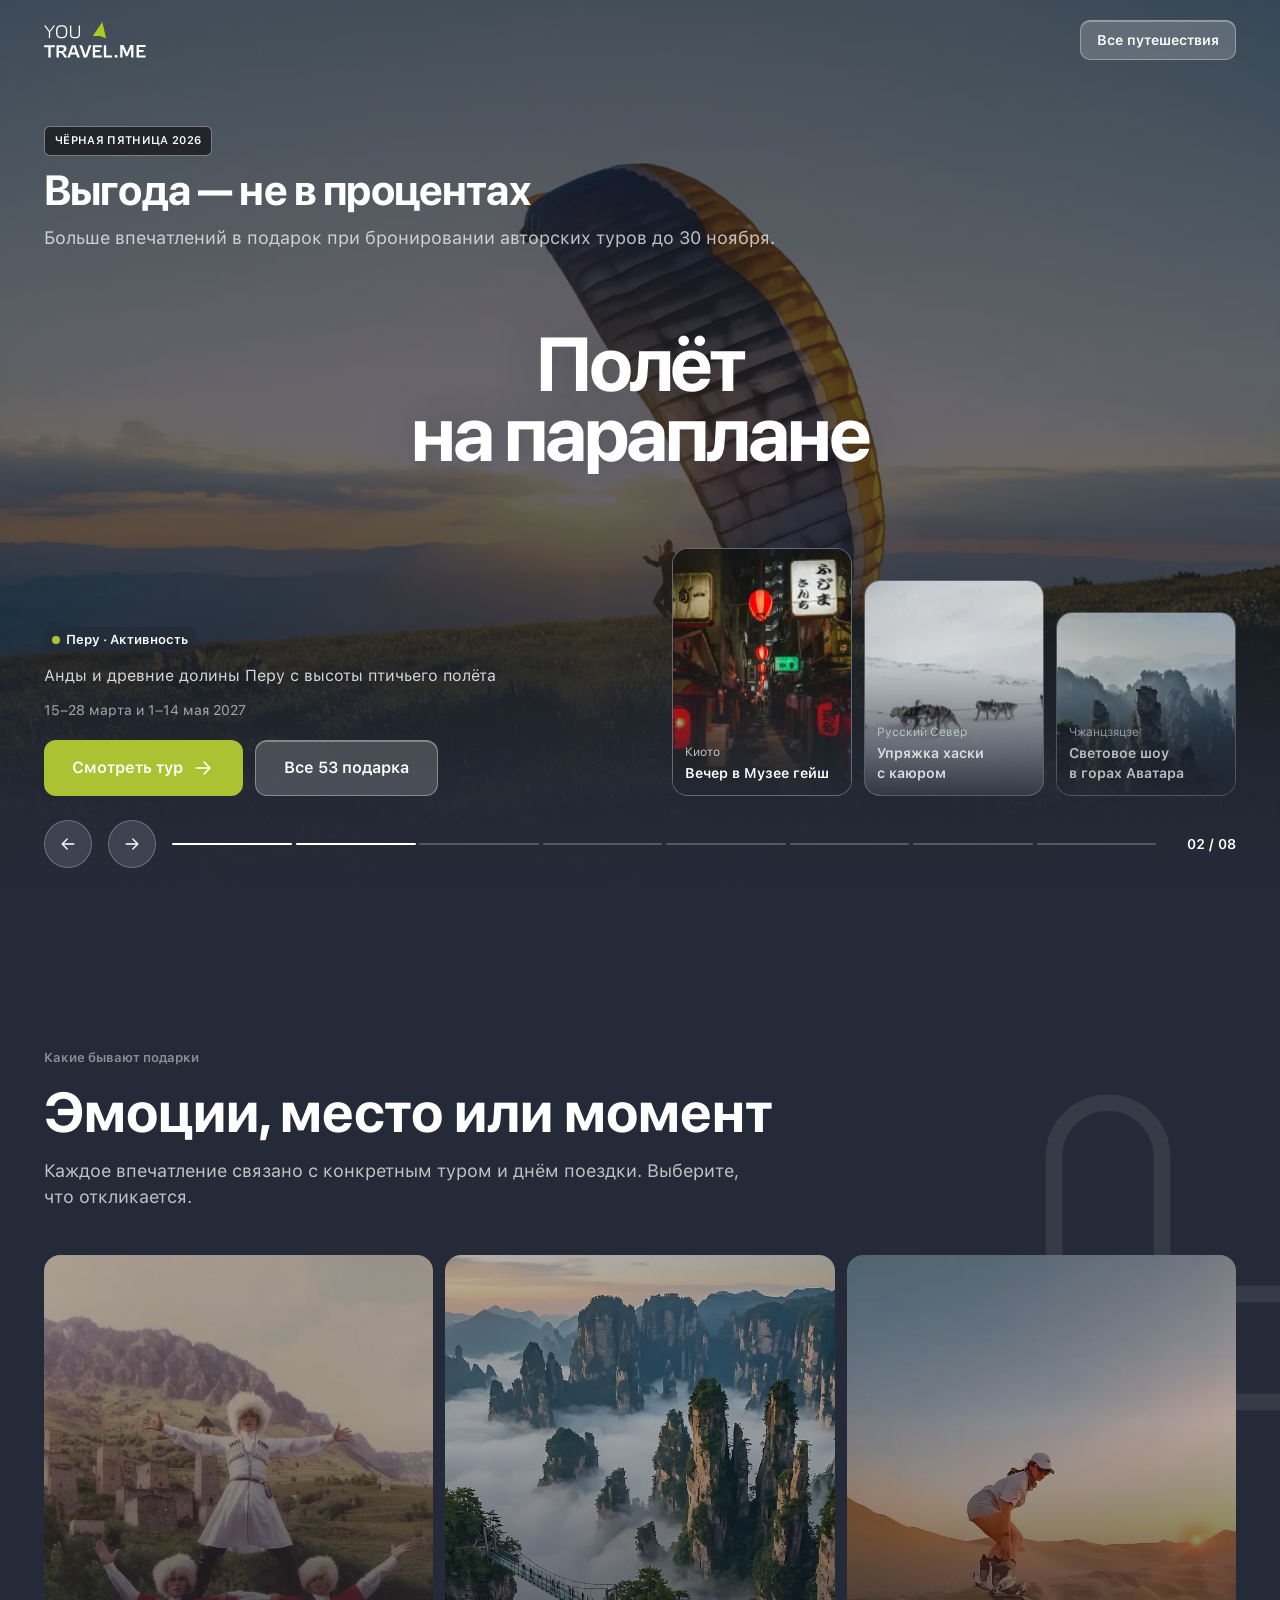
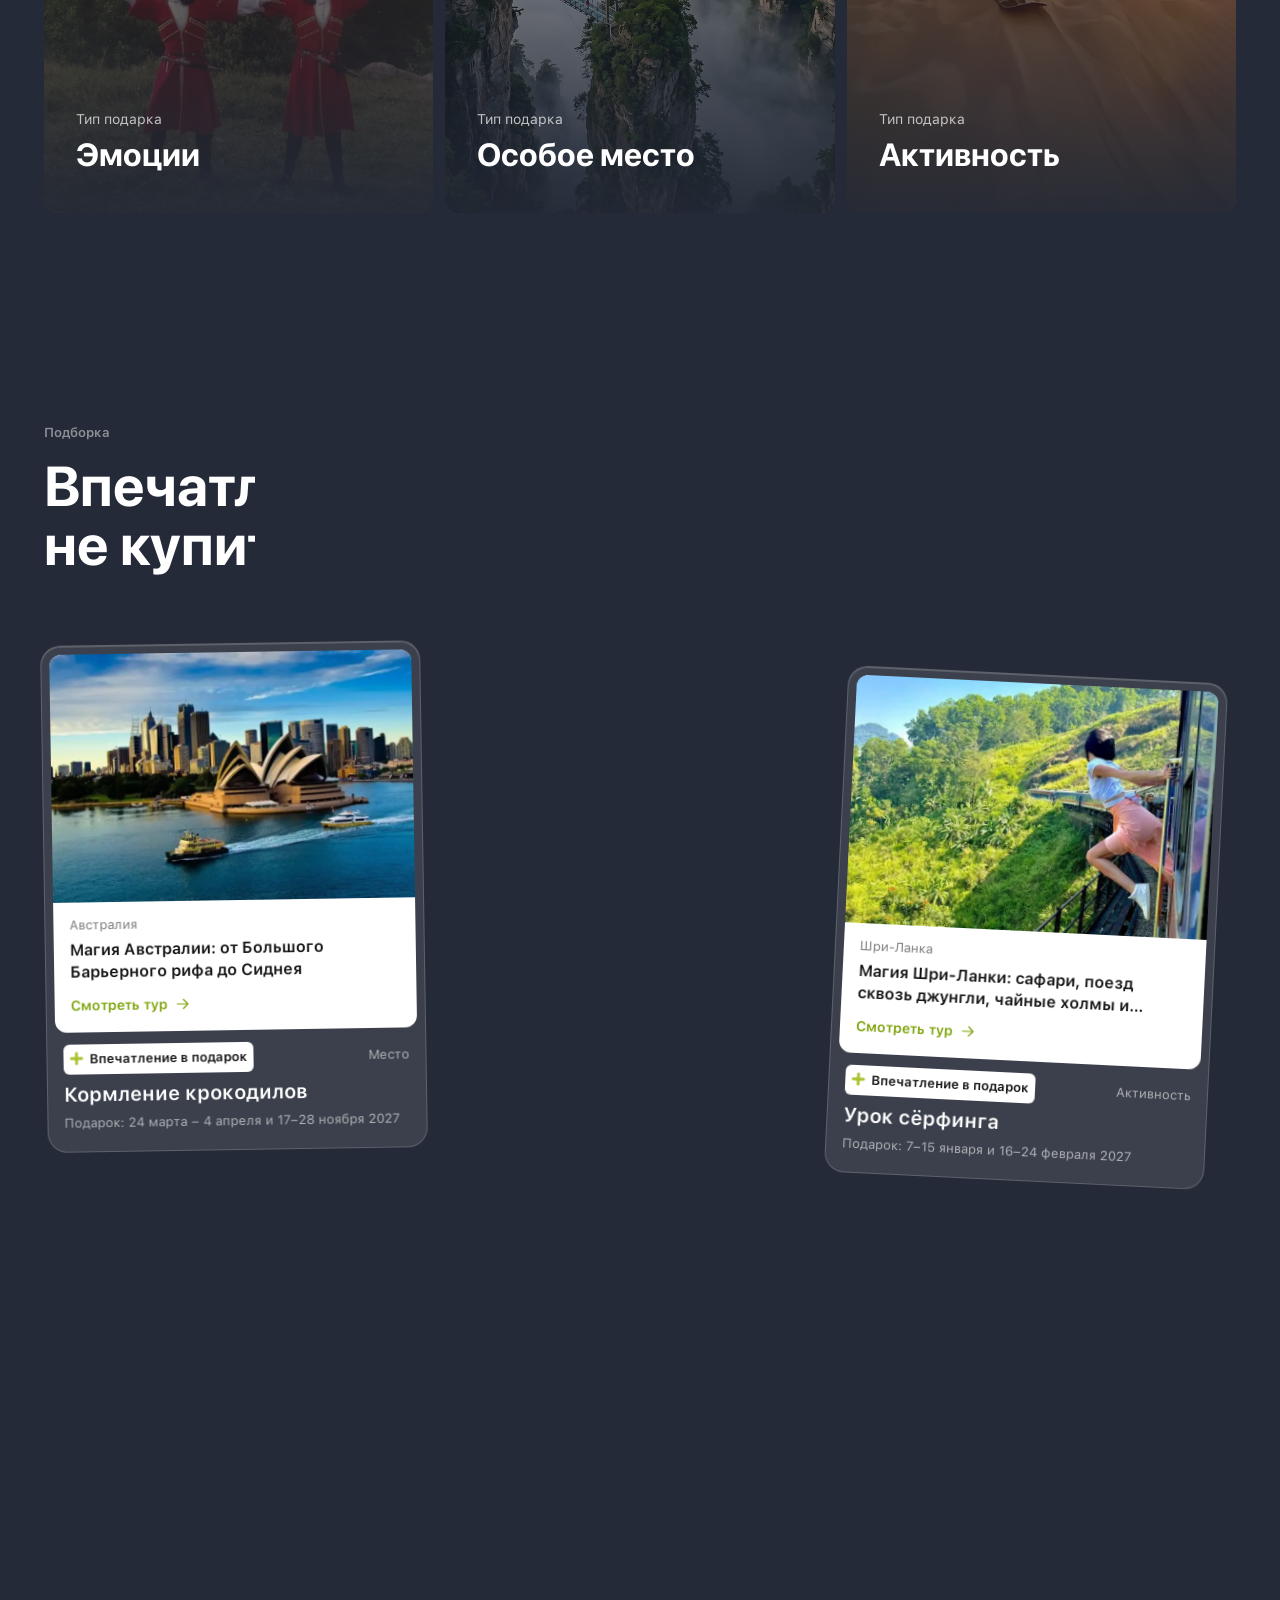
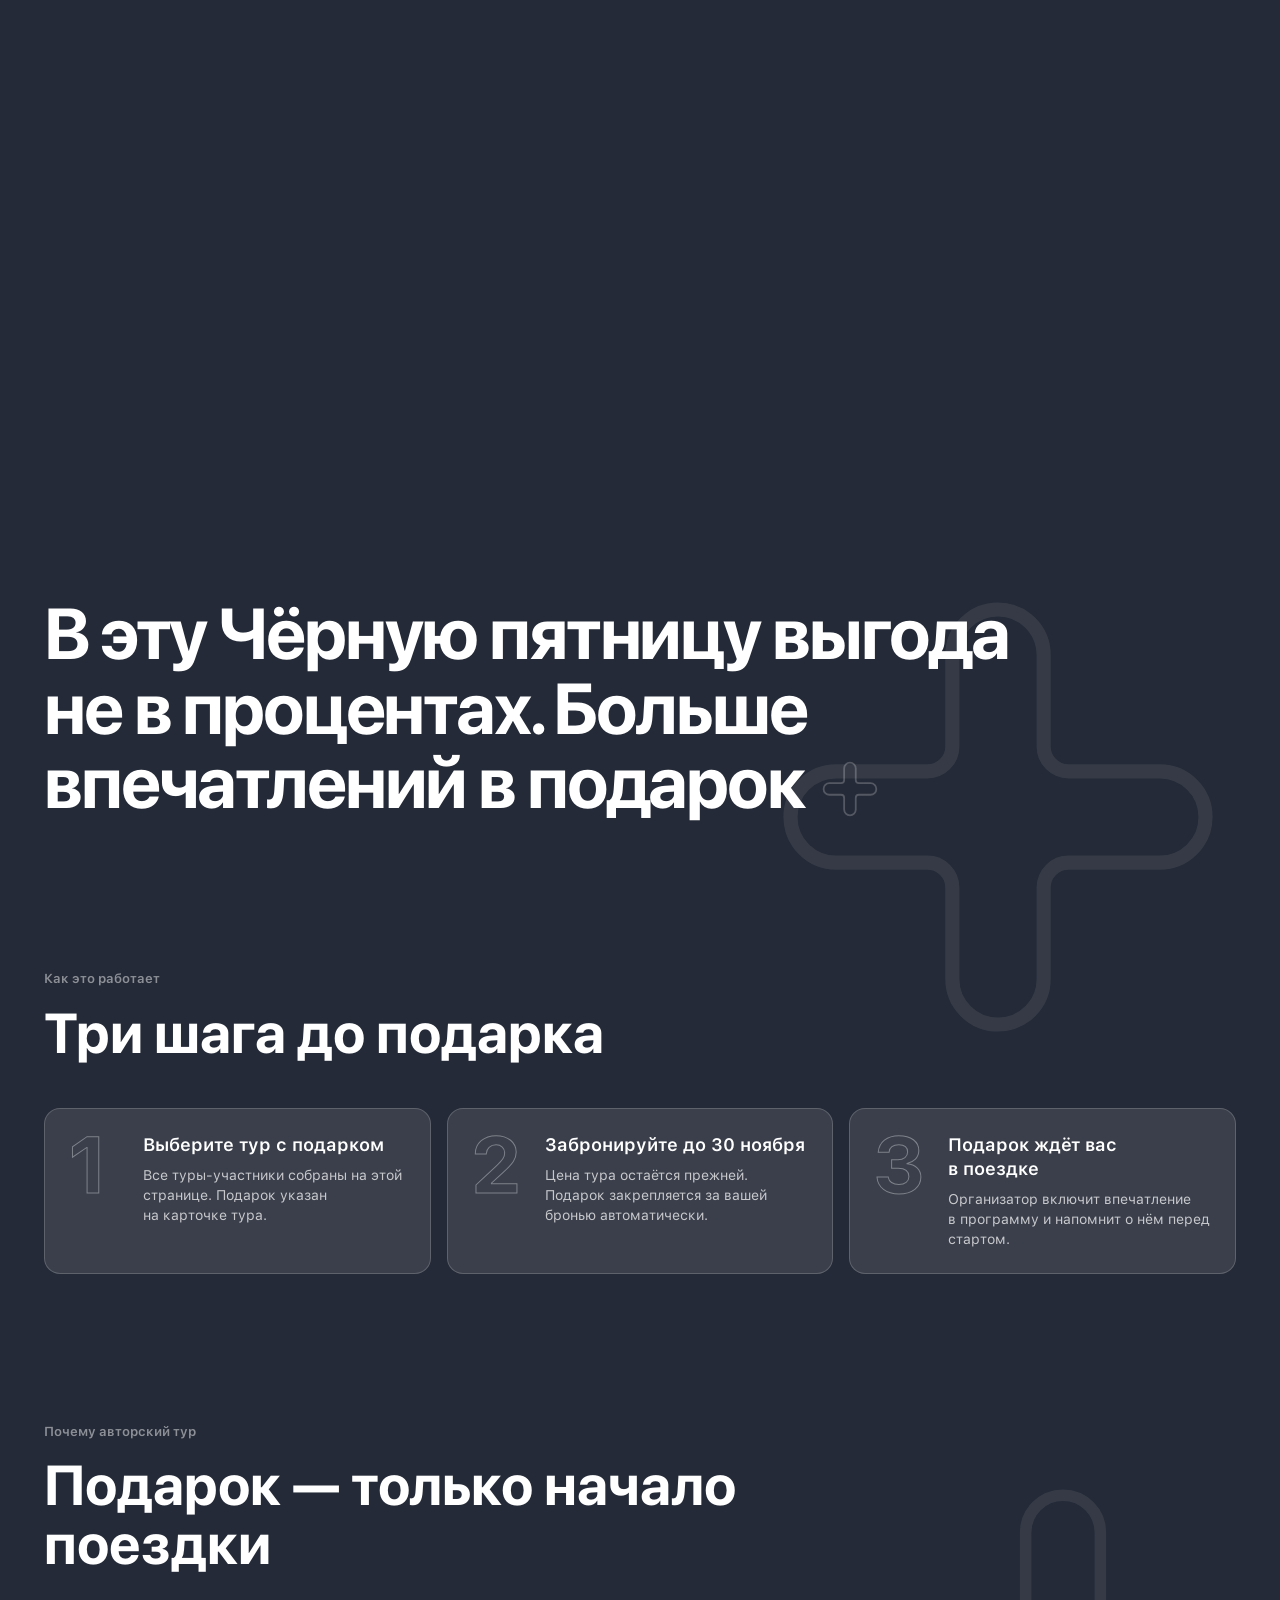
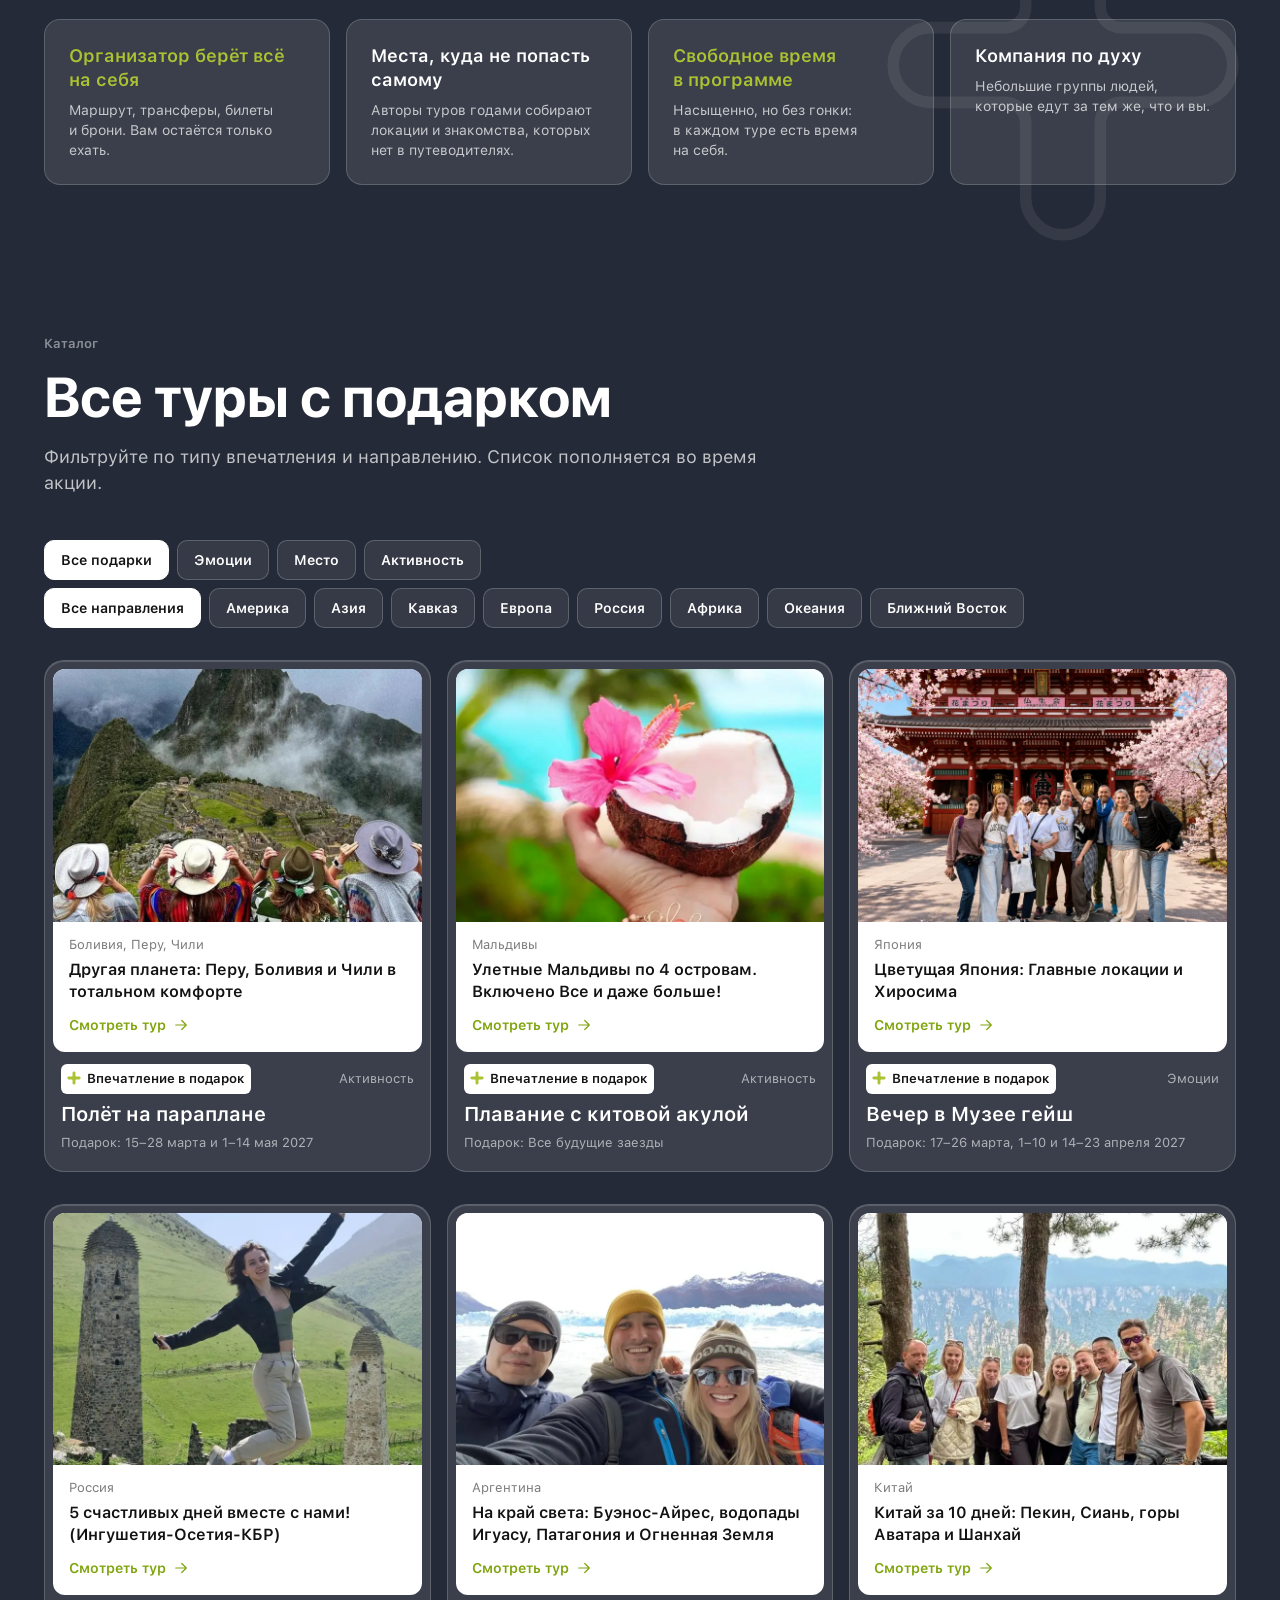
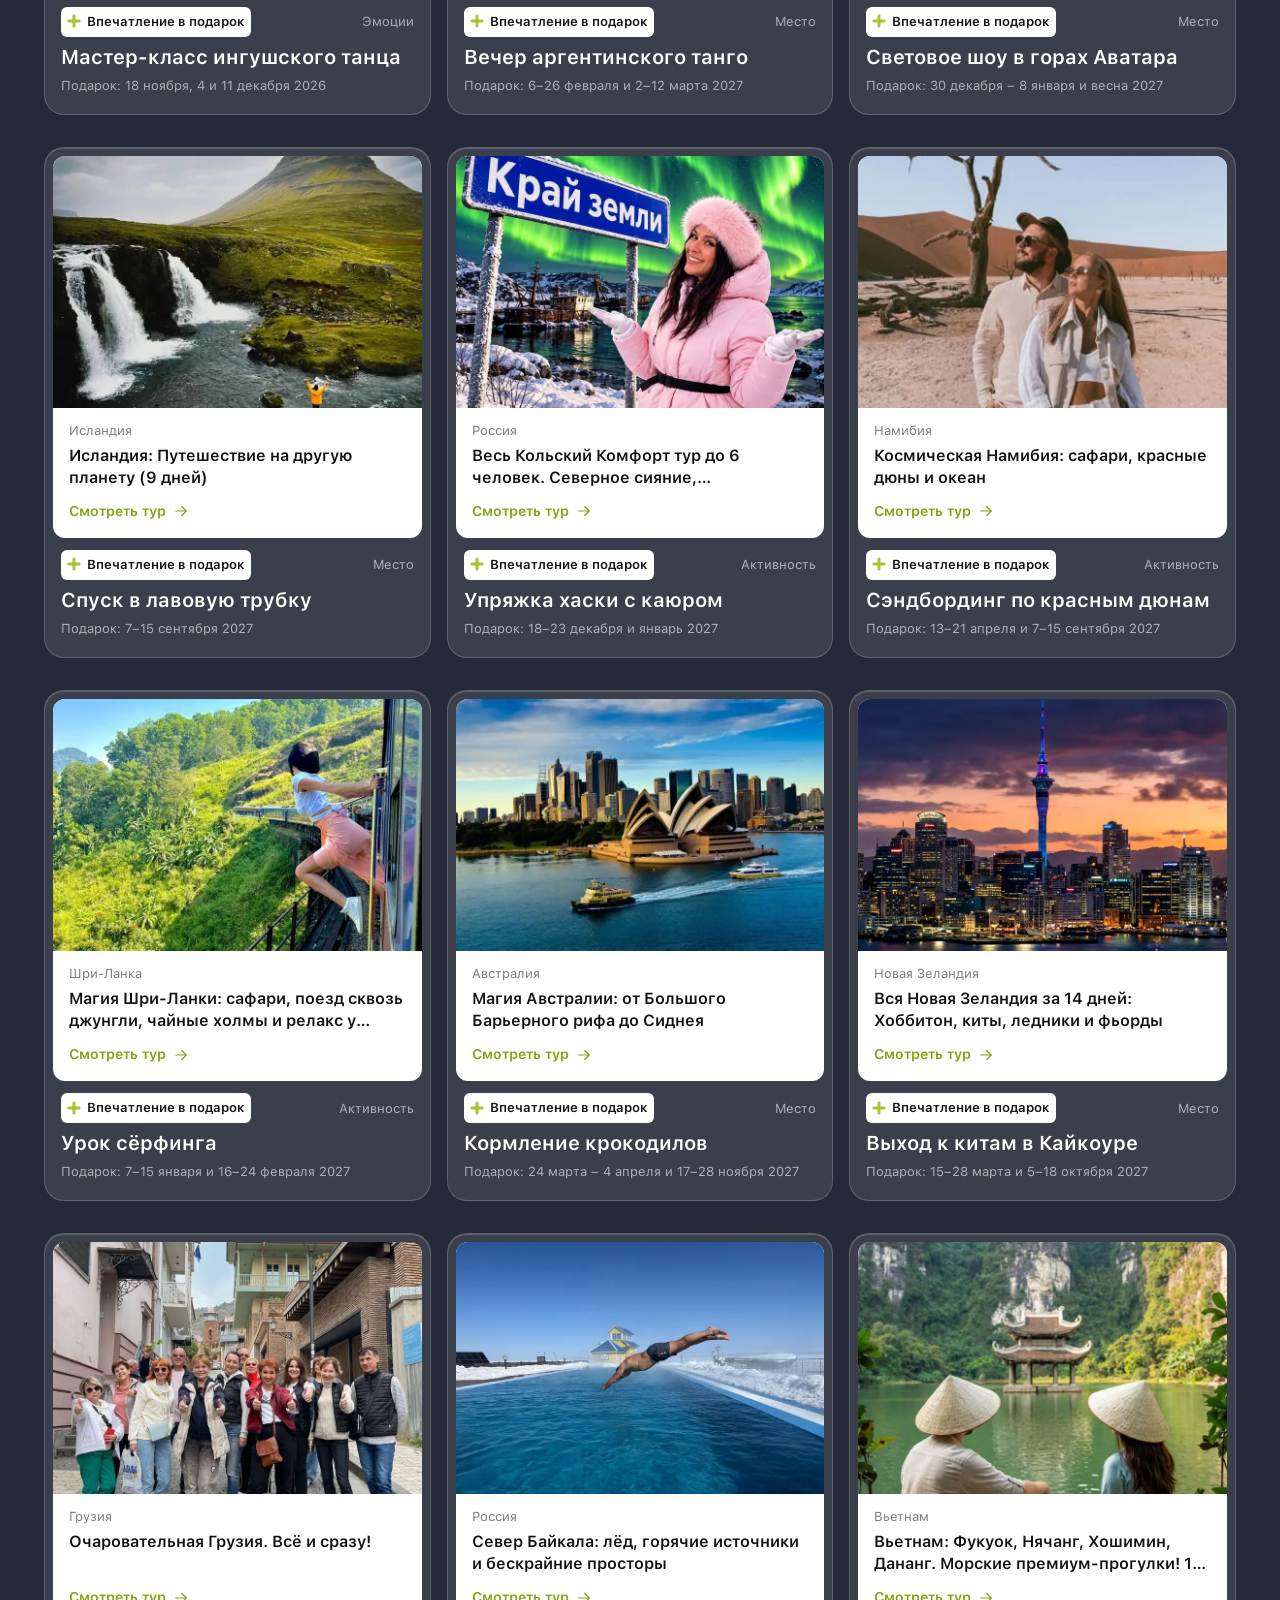
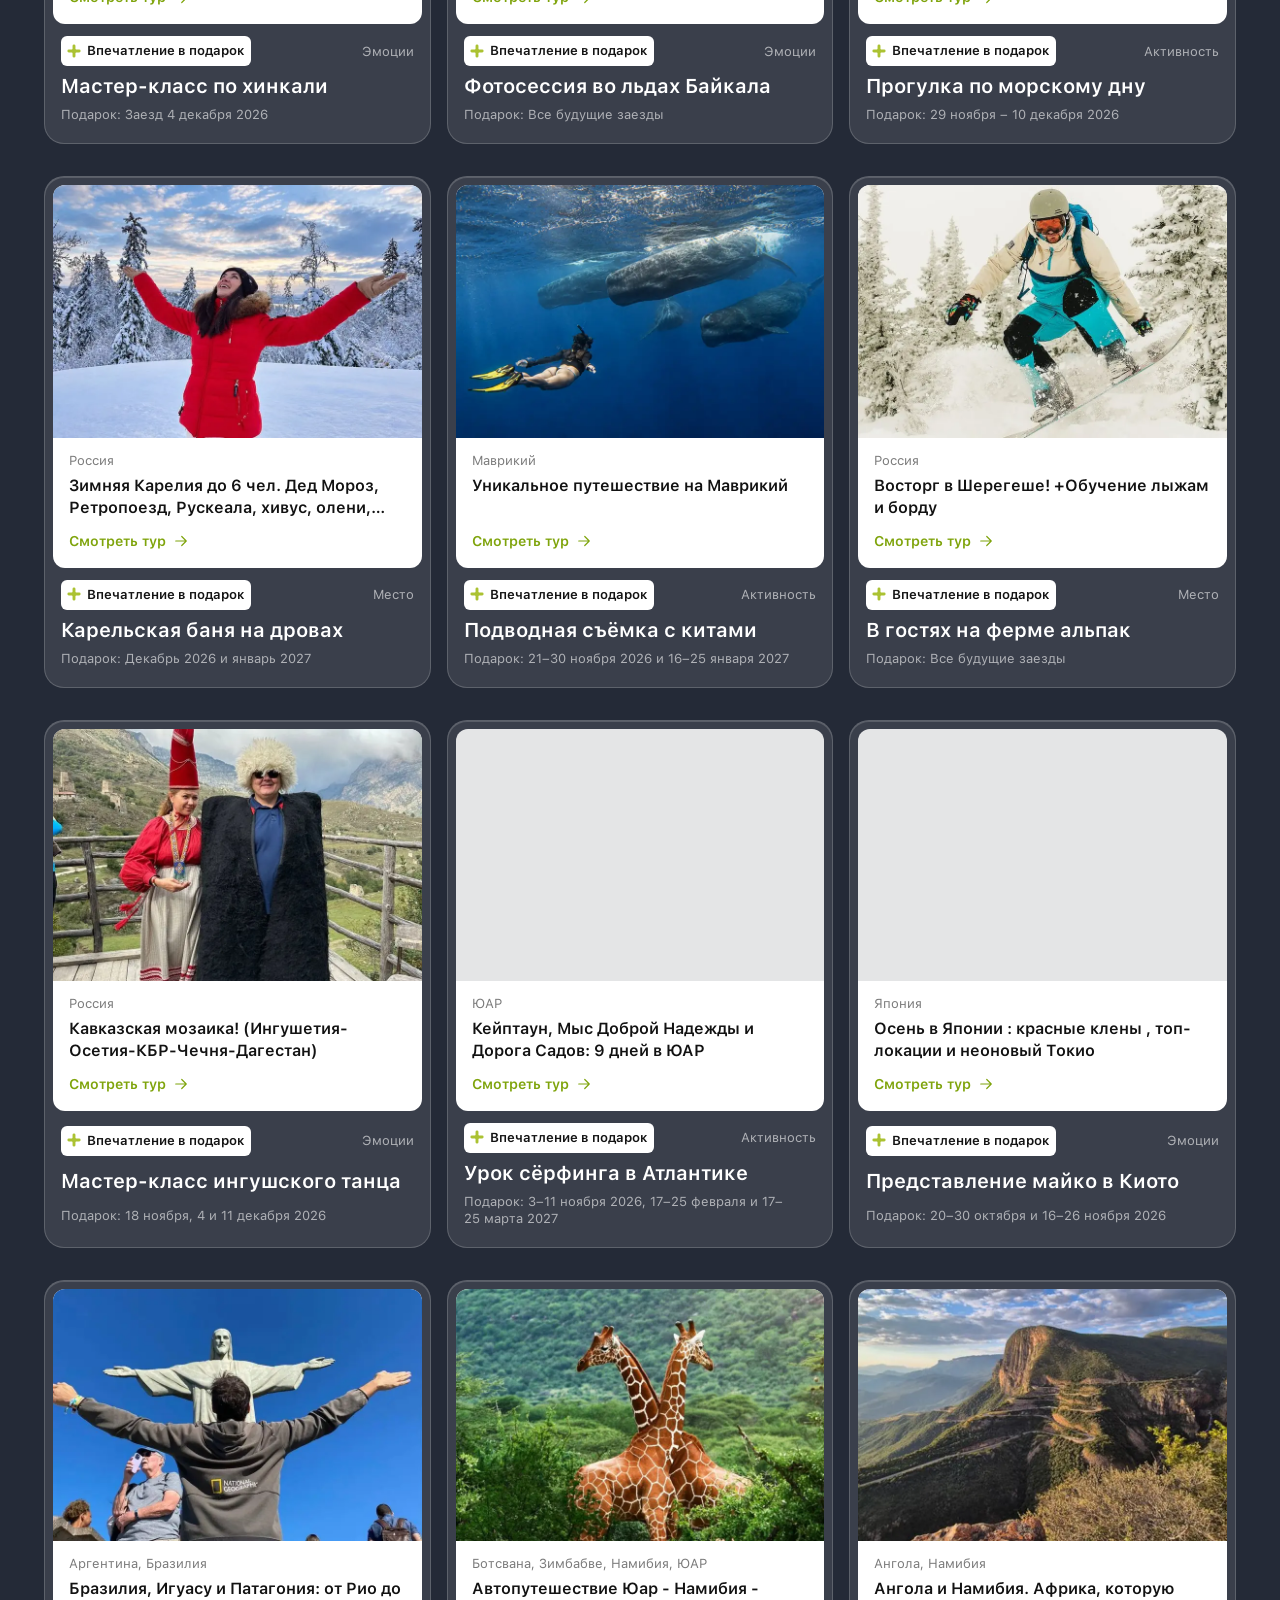
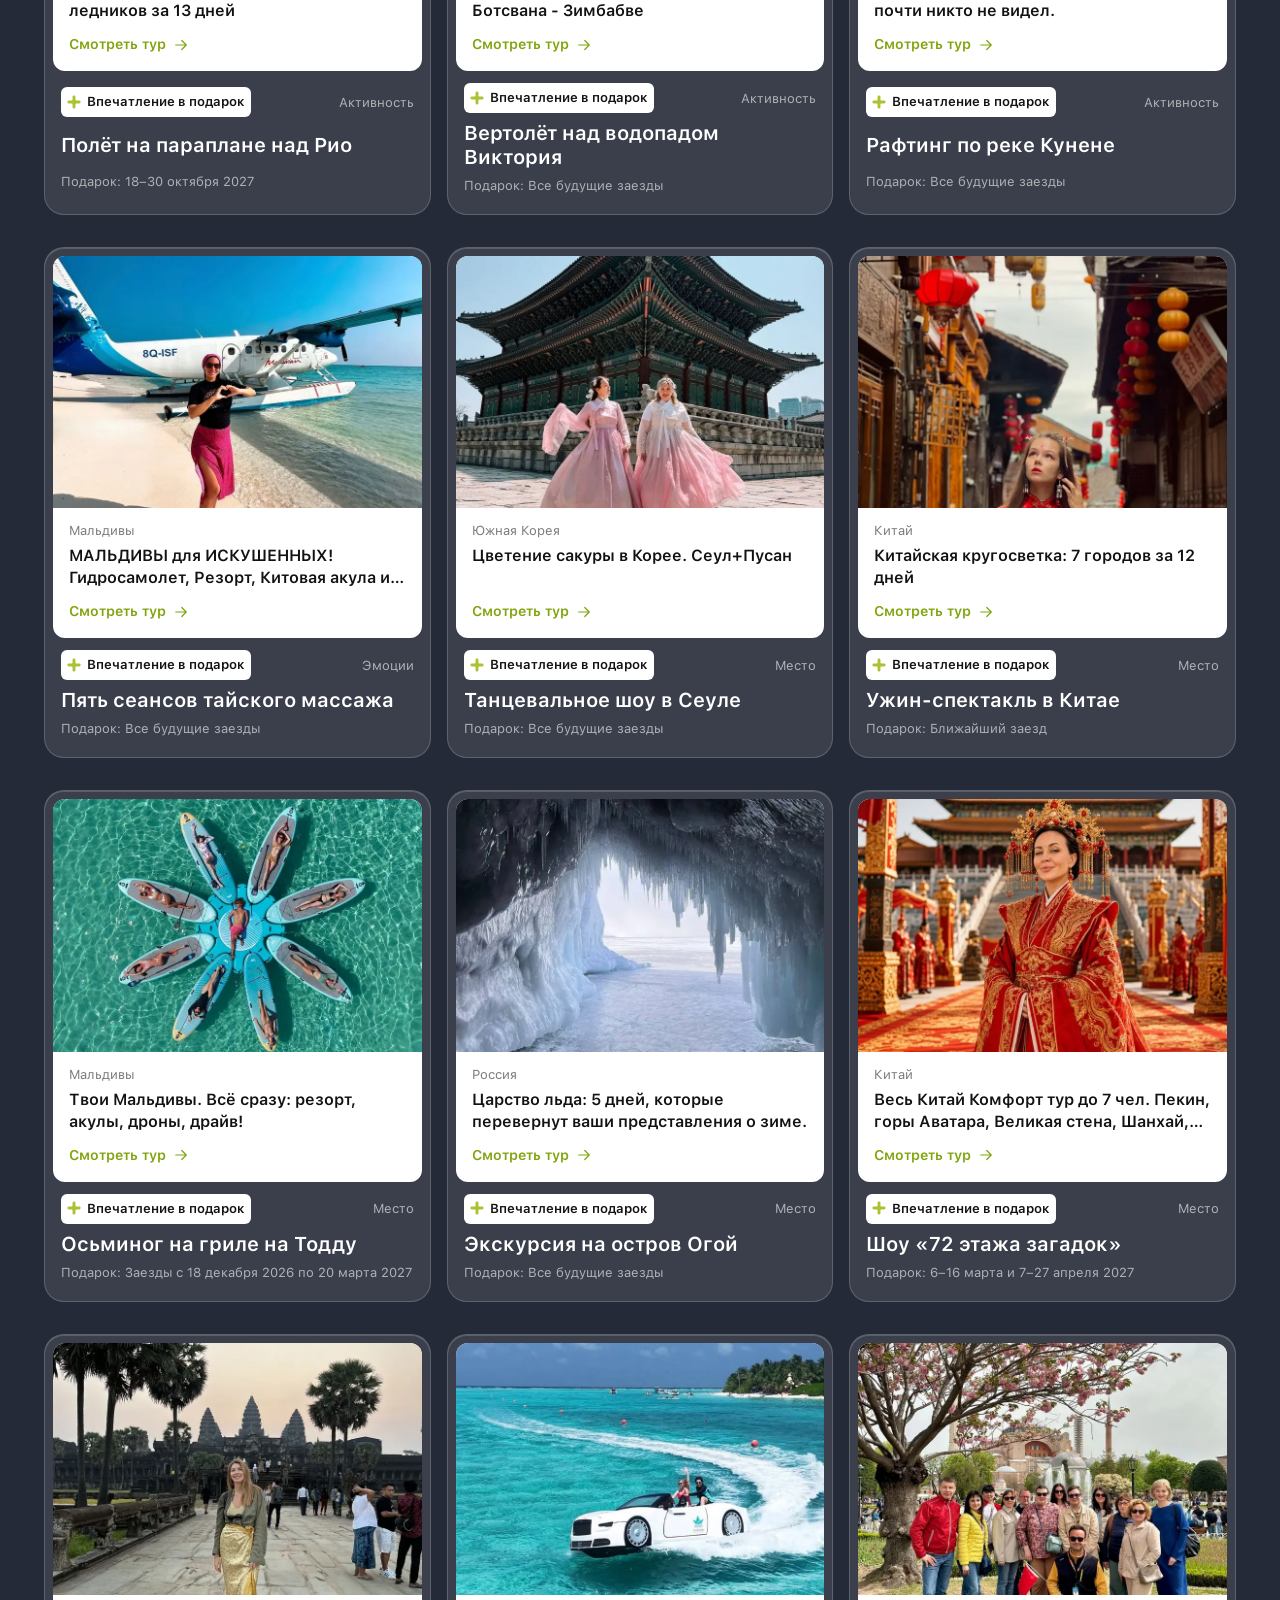
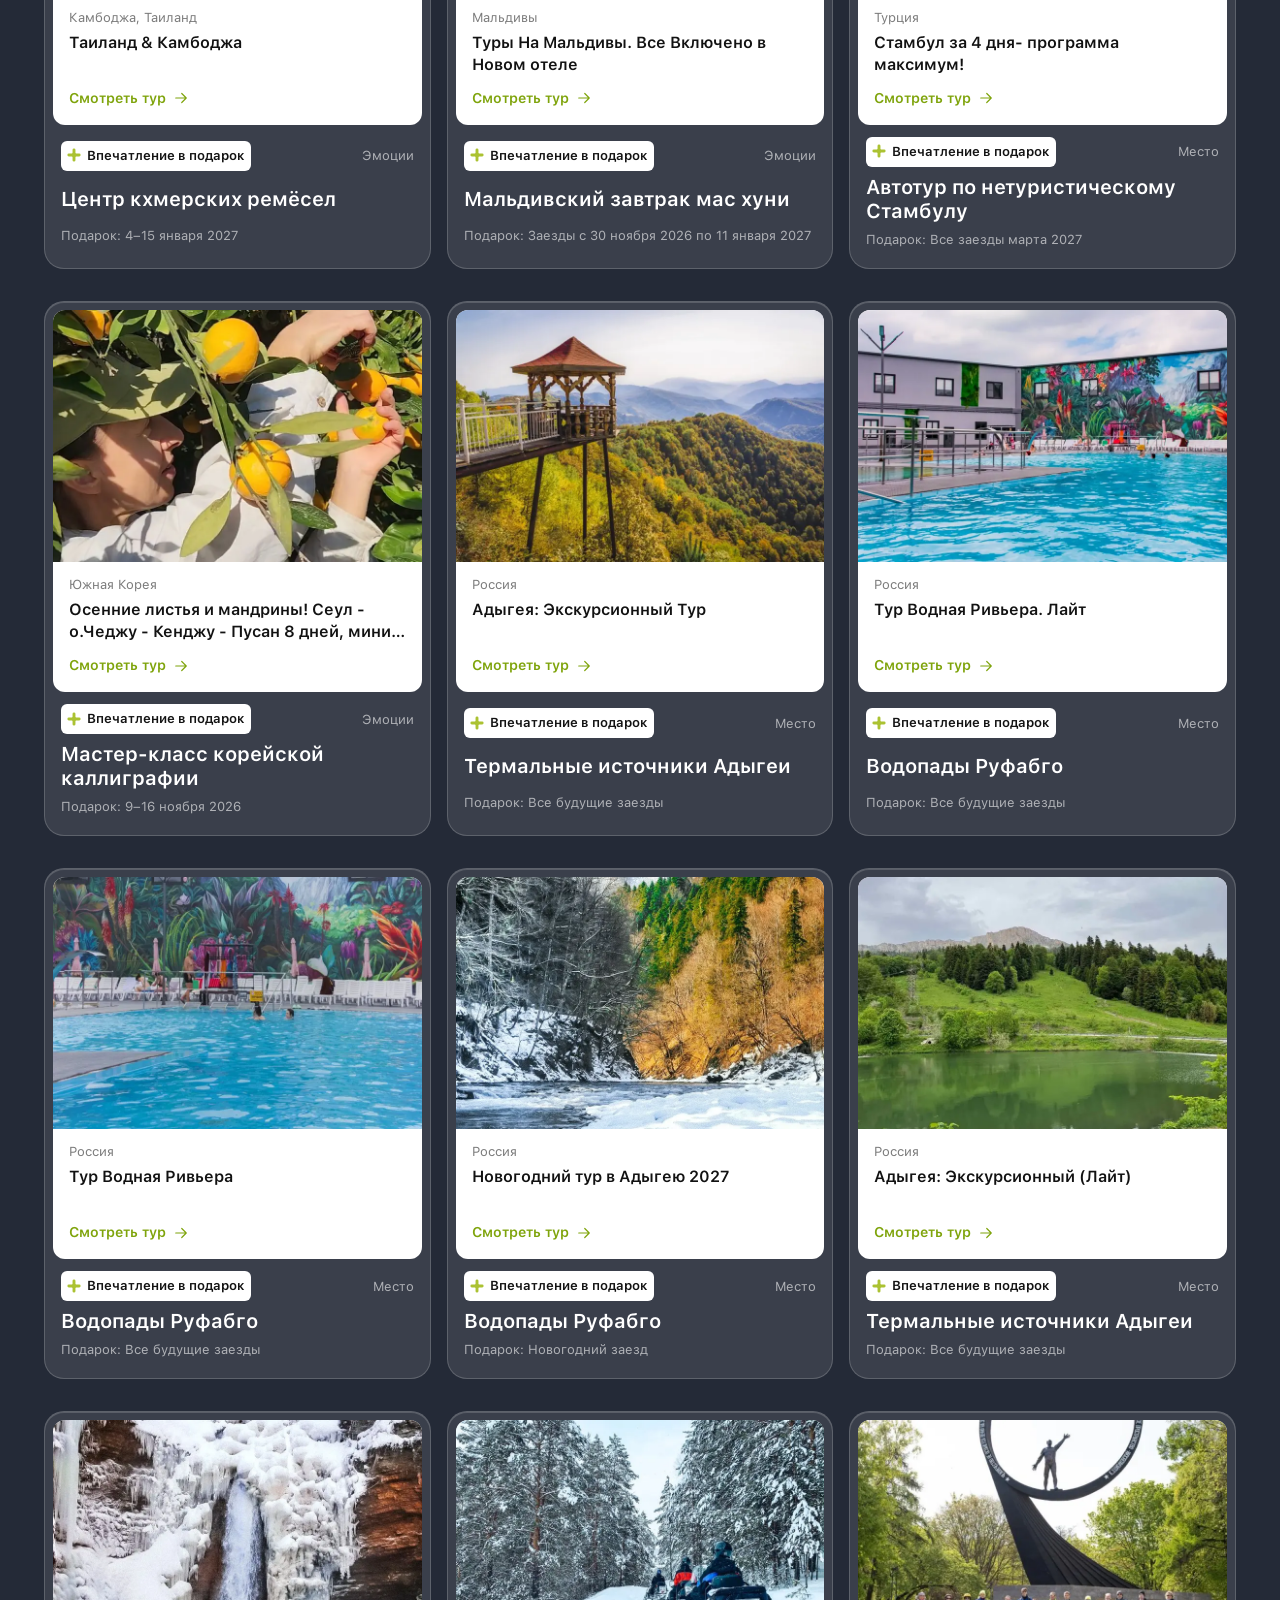
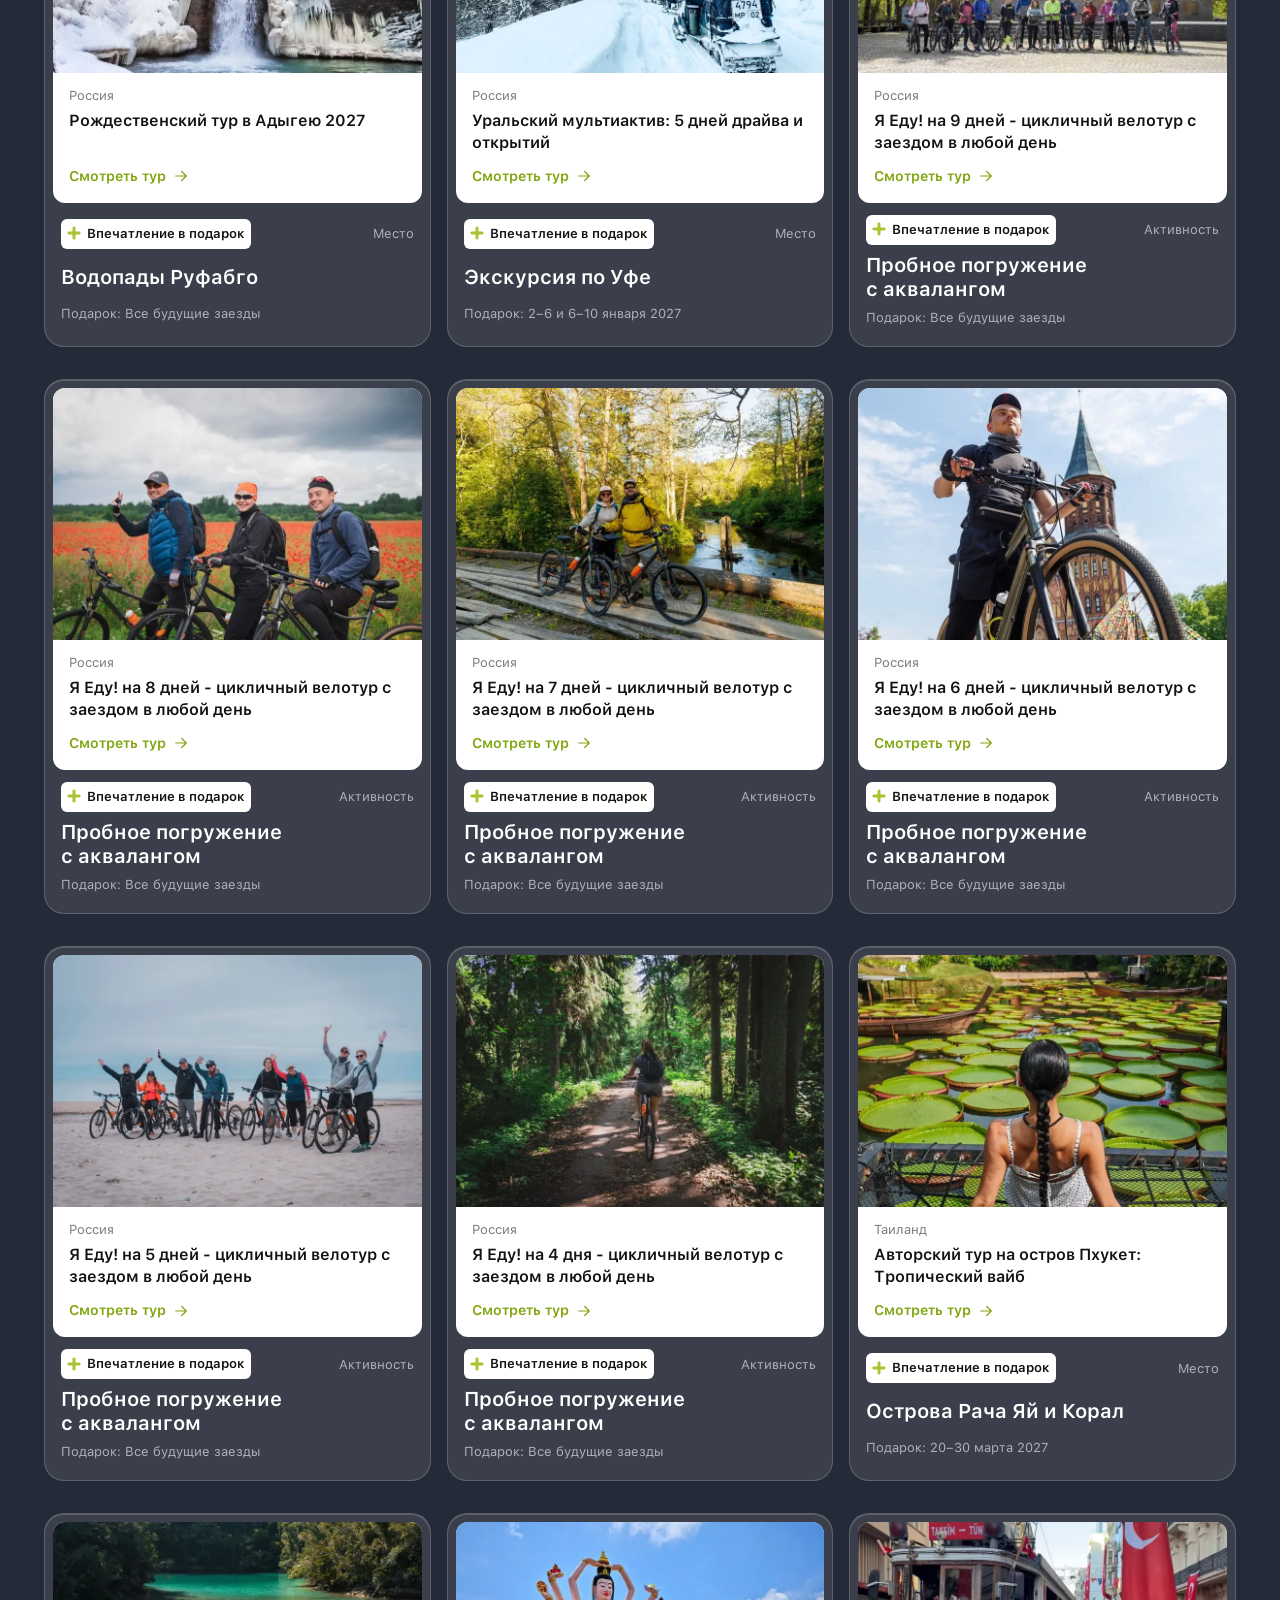
==== black-friday-2026/index.html @ 59ba3334 "Black Friday 2026: лаймовый акцент в заголовках 1-й и 3-й карточек «Подарок — только начало поездки»" ====
<!DOCTYPE html>
<html lang="ru">
<head>
  <meta charset="utf-8">
  <meta name="viewport" content="width=device-width, initial-scale=1">
  <title>Больше впечатлений в подарок — Чёрная пятница 2026 | YouTravel.me</title>
  <meta name="description" content="При бронировании авторских туров до 30 ноября — впечатление в подарок. Цена тура не меняется.">
  <meta name="robots" content="noindex, nofollow">
  <meta property="og:title" content="Больше впечатлений в подарок — Чёрная пятница 2026">
  <meta property="og:description" content="При бронировании авторских туров до 30 ноября — впечатление в подарок. Цена тура не меняется.">
  <meta property="og:image" content="https://youtravel.me/landing/black-friday-2026/assets/promo/whaleshark-h-xl.webp">
  <link rel="icon" href="./assets/favicon.png">
  <script>
    // Лёгкий режим для слабых устройств и медленной сети: без размытия стекла, параллакса и тяжёлых эффектов.
    // Включается до первой отрисовки, чтобы браузер сразу рисовал упрощённую версию.
    (function () {
      var n = navigator, c = n.connection || {}
      if (c.saveData || /(^|-)2g|3g/.test(c.effectiveType || '') || (n.deviceMemory && n.deviceMemory <= 4))
        document.documentElement.classList.add('bf-lite')
    })()
  </script>
  <link rel="preload" as="font" type="font/woff2" href="./assets/fonts/sf-pro-display-700.woff2" crossorigin>
  <link rel="preload" as="font" type="font/woff2" href="./assets/fonts/sf-pro-text-400.woff2" crossorigin>
  <link rel="stylesheet" href="./styles.css?v=631f5ba975">
  <script defer src="./script.js?v=1396d968a4"></script>
</head>
<body class="bf-page">

<header class="bf-top">
  <div class="bf-wrap bf-top__inner">
    <a href="https://youtravel.me/" class="bf-top__logo" aria-label="YouTravel.me — на главную"><img src="./assets/logo-white.svg" alt="YouTravel.me" width="158" height="56"></a>
    <a class="bf-btn bf-btn_glass bf-btn_s" href="https://youtravel.me/tours/" target="_blank" rel="noopener">Все путешествия</a>
  </div>
</header>

<main>

<!-- Главный экран -->
<section class="bf-hero" aria-roledescription="карусель" aria-label="Подарки акции" data-hero>
  <div class="bf-hero__scene" aria-hidden="true">
    <div class="bf-hero__layer is-on"><img src="./assets/promo/whaleshark-h.webp" srcset="./assets/promo/whaleshark-h.webp 1200w, ./assets/promo/whaleshark-h-xl.webp 2400w" sizes="100vw" alt="" fetchpriority="high" decoding="async"></div>
    <div class="bf-hero__layer"><img data-src="./assets/promo/paraglider-h.webp" data-srcset="./assets/promo/paraglider-h.webp 1200w, ./assets/promo/paraglider-h-xl.webp 2400w" sizes="100vw" alt="" decoding="async"></div>
    <div class="bf-hero__layer"><img data-src="./assets/promo/geisha-h.webp" data-srcset="./assets/promo/geisha-h.webp 1200w, ./assets/promo/geisha-h-xl.webp 2400w" sizes="100vw" alt="" decoding="async"></div>
    <div class="bf-hero__layer"><img data-src="./assets/promo/husky-h.webp" data-srcset="./assets/promo/husky-h.webp 1200w, ./assets/promo/husky-h-xl.webp 2400w" sizes="100vw" alt="" decoding="async"></div>
    <div class="bf-hero__layer"><img data-src="./assets/promo/avatar-h.webp" data-srcset="./assets/promo/avatar-h.webp 1200w, ./assets/promo/avatar-h-xl.webp 2400w" sizes="100vw" alt="" decoding="async"></div>
    <div class="bf-hero__layer"><img data-src="./assets/promo/ingush-h.webp" data-srcset="./assets/promo/ingush-h.webp 1200w, ./assets/promo/ingush-h-xl.webp 2400w" sizes="100vw" alt="" decoding="async"></div>
    <div class="bf-hero__layer"><img data-src="./assets/promo/tango-h.webp" data-srcset="./assets/promo/tango-h.webp 1200w, ./assets/promo/tango-h-xl.webp 2400w" sizes="100vw" alt="" decoding="async"></div>
    <div class="bf-hero__layer"><img data-src="./assets/promo/lava-h.webp" data-srcset="./assets/promo/lava-h.webp 1200w, ./assets/promo/lava-h-xl.webp 2400w" sizes="100vw" alt="" decoding="async"></div>
  </div>
  <div class="bf-wrap bf-hero__ui">
    <div class="bf-hero__top">
      <div class="bf-hero__badges">
        <span class="bf-hero__caps">Чёрная пятница 2026</span>
        <span class="bf-chip" data-countdown-chip hidden><i></i>Осталось <span data-countdown></span></span>
      </div>
      <h1 class="bf-hero__title">Выгода — не в процентах</h1>
      <p class="bf-hero__lead">Больше впечатлений в подарок при бронировании авторских туров до 30 ноября.</p>
    </div>
    <div class="bf-hero__stage">
      <p class="bf-hero__gift is-on"><span style="--len:25">Плавание с китовой акулой</span></p>
      <p class="bf-hero__gift" aria-hidden="true"><span style="--len:18">Полёт на параплане</span></p>
      <p class="bf-hero__gift" aria-hidden="true"><span style="--len:18">Вечер в Музее гейш</span></p>
      <p class="bf-hero__gift" aria-hidden="true"><span style="--len:22">Упряжка хаски с каюром</span></p>
      <p class="bf-hero__gift" aria-hidden="true"><span style="--len:28">Световое шоу в горах Аватара</span></p>
      <p class="bf-hero__gift" aria-hidden="true"><span style="--len:29">Мастер‑класс ингушского танца</span></p>
      <p class="bf-hero__gift" aria-hidden="true"><span style="--len:25">Вечер аргентинского танго</span></p>
      <p class="bf-hero__gift" aria-hidden="true"><span style="--len:22">Спуск в лавовую трубку</span></p>
    </div>
    <div>
      <div class="bf-hero__bottom" data-hero-bottom>
        <div class="bf-hero__info" aria-live="polite" data-hero-info>
          <span class="bf-chip bf-chip_place"><i></i><span data-f="place">Мальдивы · Активность</span></span>
          <p class="bf-hero__unique" data-f="unique">Самая большая рыба планеты в открытом океане, видео с дрона и под водой на память</p>
          <p class="bf-hero__when" data-f="when">Все будущие заезды</p>
          <div class="bf-hero__actions">
            <a class="bf-btn bf-btn_green bf-btn_l bf-btn_arrow" data-f="href" href="https://youtravel.me/tours/46766/%D1%83%D0%BB%D0%B5%D1%82%D0%BD%D1%8B%D0%B5_%D0%BC%D0%B0%D0%BB%D1%8C%D0%B4%D0%B8%D0%B2%D1%8B_%D0%BF%D0%BE_4_%D0%BE%D1%81%D1%82%D1%80%D0%BE%D0%B2%D0%B0%D0%BC_%D0%B2%D0%BA%D0%BB%D1%8E%D1%87%D0%B5%D0%BD%D0%BE_%D0%B2%D1%81%D0%B5_%D0%B8_%D0%B4%D0%B0%D0%B6%D0%B5_%D0%B1%D0%BE%D0%BB%D1%8C%D1%88%D0%B5_" target="_blank" rel="noopener">Смотреть тур <svg viewBox="0 0 24 24" aria-hidden="true"><path d="M5 12h14m-6-6 6 6-6 6" fill="none" stroke="currentColor" stroke-width="1.6" stroke-linecap="round" stroke-linejoin="round"/></svg></a>
            <a class="bf-btn bf-btn_glass bf-btn_l" href="#bf-catalog" data-to-catalog>Все 53&nbsp;подарка</a>
          </div>
        </div>
        <div class="bf-hero__stack" data-hero-stack></div>
      </div>
      <div class="bf-hero__ctrl">
        <button type="button" class="bf-round" data-hero-prev aria-label="Предыдущий подарок"><svg viewBox="0 0 24 24" aria-hidden="true"><path d="M19 12H5m6-6-6 6 6 6" fill="none" stroke="currentColor" stroke-width="1.6" stroke-linecap="round" stroke-linejoin="round"/></svg></button>
        <button type="button" class="bf-round" data-hero-next aria-label="Следующий подарок"><svg viewBox="0 0 24 24" aria-hidden="true"><path d="M5 12h14m-6-6 6 6-6 6" fill="none" stroke="currentColor" stroke-width="1.6" stroke-linecap="round" stroke-linejoin="round"/></svg></button>
        <div class="bf-hero__segs">
          <button type="button" aria-label="Подарок 1: Плавание с китовой акулой" class="is-on"><i></i></button>
          <button type="button" aria-label="Подарок 2: Полёт на параплане"><i></i></button>
          <button type="button" aria-label="Подарок 3: Вечер в Музее гейш"><i></i></button>
          <button type="button" aria-label="Подарок 4: Упряжка хаски с каюром"><i></i></button>
          <button type="button" aria-label="Подарок 5: Световое шоу в горах Аватара"><i></i></button>
          <button type="button" aria-label="Подарок 6: Мастер‑класс ингушского танца"><i></i></button>
          <button type="button" aria-label="Подарок 7: Вечер аргентинского танго"><i></i></button>
          <button type="button" aria-label="Подарок 8: Спуск в лавовую трубку"><i></i></button>
        </div>
        <span class="bf-hero__count" data-hero-count>01 / 08</span>
      </div>
    </div>
  </div>
  <script type="application/json" id="bf-hero-data">[{"title":"Плавание с китовой акулой","place":"Мальдивы","type":"Активность","unique":"Самая большая рыба планеты в открытом океане, видео с дрона и под водой на память","when":"Все будущие заезды","href":"https://youtravel.me/tours/46766/%D1%83%D0%BB%D0%B5%D1%82%D0%BD%D1%8B%D0%B5_%D0%BC%D0%B0%D0%BB%D1%8C%D0%B4%D0%B8%D0%B2%D1%8B_%D0%BF%D0%BE_4_%D0%BE%D1%81%D1%82%D1%80%D0%BE%D0%B2%D0%B0%D0%BC_%D0%B2%D0%BA%D0%BB%D1%8E%D1%87%D0%B5%D0%BD%D0%BE_%D0%B2%D1%81%D0%B5_%D0%B8_%D0%B4%D0%B0%D0%B6%D0%B5_%D0%B1%D0%BE%D0%BB%D1%8C%D1%88%D0%B5_","img":"whaleshark-h"},{"title":"Полёт на параплане","place":"Перу","type":"Активность","unique":"Анды и древние долины Перу с высоты птичьего полёта","when":"15–28 марта и 1–14 мая 2027","href":"https://youtravel.me/tours/56867/%D0%B4%D1%80%D1%83%D0%B3%D0%B0%D1%8F_%D0%BF%D0%BB%D0%B0%D0%BD%D0%B5%D1%82%D0%B0_%D0%BF%D0%B5%D1%80%D1%83_%D0%B1%D0%BE%D0%BB%D0%B8%D0%B2%D0%B8%D1%8F_%D0%B8_%D1%87%D0%B8%D0%BB%D0%B8_%D0%B2_%D1%82%D0%BE%D1%82%D0%B0%D0%BB%D1%8C%D0%BD%D0%BE%D0%BC_%D0%BA%D0%BE%D0%BC%D1%84%D0%BE%D1%80%D1%82%D0%B5","img":"paraglider-h"},{"title":"Вечер в Музее гейш","place":"Киото","type":"Эмоции","unique":"Традиционный танец и костюмы гейш в старом квартале Гион","when":"17–26 марта, 1–10 и 14–23 апреля 2027","href":"https://youtravel.me/tours/53924/%D1%86%D0%B2%D0%B5%D1%82%D1%83%D1%89%D0%B0%D1%8F_%D1%8F%D0%BF%D0%BE%D0%BD%D0%B8%D1%8F_%D0%B3%D0%BB%D0%B0%D0%B2%D0%BD%D1%8B%D0%B5_%D0%BB%D0%BE%D0%BA%D0%B0%D1%86%D0%B8%D0%B8_%D0%B8_%D1%85%D0%B8%D1%80%D0%BE%D1%81%D0%B8%D0%BC%D0%B0","img":"geisha-h"},{"title":"Упряжка хаски с каюром","place":"Русский Север","type":"Активность","unique":"Настоящие северные нарты и команда ездовых собак","when":"18–23 декабря и январь 2027","href":"https://youtravel.me/tours/41627/%D0%B2%D0%B5%D1%81%D1%8C_%D0%BA%D0%BE%D0%BB%D1%8C%D1%81%D0%BA%D0%B8%D0%B9_%D0%BA%D0%BE%D0%BC%D1%84%D0%BE%D1%80%D1%82_%D1%82%D1%83%D1%80_%D0%B4%D0%BE_6_%D1%87%D0%B5%D0%BB%D0%BE%D0%B2%D0%B5%D0%BA_%D1%81%D0%B5%D0%B2%D0%B5%D1%80%D0%BD%D0%BE%D0%B5_%D1%81%D0%B8%D1%8F%D0%BD%D0%B8%D0%B5_%D0%B0%D0%B9%D1%81%D1%84%D0%BB%D0%BE%D0%B0%D1%82%D0%B8%D0%BD%D0%B3_%D1%82%D0%B5%D1%80%D0%B8%D0%B1%D0%B5%D1%80%D0%BA%D0%B0","img":"husky-h"},{"title":"Световое шоу в горах Аватара","place":"Чжанцзяцзе","type":"Место","unique":"Каменные столбы Чжанцзяцзе, какими их видят только после заката","when":"30 декабря – 8 января и весна 2027","href":"https://youtravel.me/tours/66923/%D0%BA%D0%B8%D1%82%D0%B0%D0%B9_%D0%B7%D0%B0_10_%D0%B4%D0%BD%D0%B5%D0%B9_%D0%BF%D0%B5%D0%BA%D0%B8%D0%BD_%D1%81%D0%B8%D0%B0%D0%BD%D1%8C_%D0%B3%D0%BE%D1%80%D1%8B_%D0%B0%D0%B2%D0%B0%D1%82%D0%B0%D1%80%D0%B0_%D0%B8_%D1%88%D0%B0%D0%BD%D1%85%D0%B0%D0%B9","img":"avatar-h"},{"title":"Мастер‑класс ингушского танца","place":"Ингушетия","type":"Эмоции","unique":"Танцуете сами под руководством человека, выросшего в этой традиции","when":"18 ноября, 4 и 11 декабря 2026","href":"https://youtravel.me/tours/28257/5_%D1%81%D1%87%D0%B0%D1%81%D1%82%D0%BB%D0%B8%D0%B2%D1%8B%D1%85_%D0%B4%D0%BD%D0%B5%D0%B9_%D0%B2%D0%BC%D0%B5%D1%81%D1%82%D0%B5_%D1%81_%D0%BD%D0%B0%D0%BC%D0%B8_%D0%B8%D0%BD%D0%B3%D1%83%D1%88%D0%B5%D1%82%D0%B8%D1%8F-%D0%BE%D1%81%D0%B5%D1%82%D0%B8%D1%8F-%D0%BA%D0%B1%D1%80_","img":"ingush-h"},{"title":"Вечер аргентинского танго","place":"Буэнос‑Айрес","type":"Место","unique":"Танго в городе, где оно родилось","when":"6–26 февраля и 2–12 марта 2027","href":"https://youtravel.me/tours/65119/%D0%BD%D0%B0_%D0%BA%D1%80%D0%B0%D0%B9_%D1%81%D0%B2%D0%B5%D1%82%D0%B0_%D0%B1%D1%83%D1%8D%D0%BD%D0%BE%D1%81-%D0%B0%D0%B9%D1%80%D0%B5%D1%81_%D0%B2%D0%BE%D0%B4%D0%BE%D0%BF%D0%B0%D0%B4%D1%8B_%D0%B8%D0%B3%D1%83%D0%B0%D1%81%D1%83_%D0%BF%D0%B0%D1%82%D0%B0%D0%B3%D0%BE%D0%BD%D0%B8%D1%8F_%D0%B8_%D0%BE%D0%B3%D0%BD%D0%B5%D0%BD%D0%BD%D0%B0%D1%8F_%D0%B7%D0%B5%D0%BC%D0%BB%D1%8F","img":"tango-h"},{"title":"Спуск в лавовую трубку","place":"Исландия","type":"Место","unique":"Подземный тоннель, по которому когда‑то текла лава","when":"7–15 сентября 2027","href":"https://youtravel.me/tours/60258/%D0%B8%D1%81%D0%BB%D0%B0%D0%BD%D0%B4%D0%B8%D1%8F_%D0%BF%D1%83%D1%82%D0%B5%D1%88%D0%B5%D1%81%D1%82%D0%B2%D0%B8%D0%B5_%D0%BD%D0%B0_%D0%B4%D1%80%D1%83%D0%B3%D1%83%D1%8E_%D0%BF%D0%BB%D0%B0%D0%BD%D0%B5%D1%82%D1%83_9_%D0%B4%D0%BD%D0%B5%D0%B9_","img":"lava-h"}]</script>
</section>

<!-- Типы подарков -->
<section class="bf-wrap bf-kinds bf-plus-host">
  <svg class="bf-plus bf-plus-bg bf-kinds__plus" viewBox="-3 -3 106 106" aria-hidden="true" focusable="false"><path d="M39 11A11 11 0 0 1 61 11V33A6 6 0 0 0 67 39H89A11 11 0 0 1 89 61H67A6 6 0 0 0 61 67V89A11 11 0 0 1 39 89V67A6 6 0 0 0 33 61H11A11 11 0 0 1 11 39H33A6 6 0 0 0 39 33Z" fill="none" stroke="currentColor" stroke-width="3.4" stroke-linejoin="round"/></svg>
  <div class="bf-head bf-rv">
    <span class="bf-head__kicker">Какие бывают подарки</span>
    <h2 class="bf-head__title">Эмоции, место или момент</h2>
    <p class="bf-head__text">Каждое впечатление связано с конкретным туром и днём поездки. Выберите, что откликается.</p>
  </div>
  <div class="bf-kinds__list">
    <button type="button" class="bf-kinds__item bf-rv" data-kind="person">
      <img src="./assets/promo/ingush-dance.webp" alt="" loading="lazy" decoding="async">
      <small>Тип подарка</small>
      <h3>Эмоции</h3>
      <p>Мастера, танцоры, фотографы и местные жители, к которым не попасть без организатора.</p>
    </button>
    <button type="button" class="bf-kinds__item bf-rv" data-kind="place">
      <img src="./assets/promo/avatar-1.webp" alt="" loading="lazy" decoding="async">
      <small>Тип подарка</small>
      <h3>Особое место</h3>
      <p>Горы Аватара после заката, лавовые тоннели, бани и фермы: туда, куда обычно не заходят туристы.</p>
    </button>
    <button type="button" class="bf-kinds__item bf-rv" data-kind="activity">
      <img src="./assets/promo/dunes-1.webp" alt="" loading="lazy" decoding="async">
      <small>Тип подарка</small>
      <h3>Активность</h3>
      <p>Полёты, сёрфинг, упряжки и спуски с дюн. Впечатление, которое остаётся в теле.</p>
    </button>
  </div>
</section>

<!-- Подборка -->
<section class="bf-selection" data-selection>
  <div class="bf-selection__frame">
    <div class="bf-wrap">
      <div class="bf-head bf-rv">
        <span class="bf-head__kicker">Подборка</span>
        <h2 class="bf-head__title">Впечатления, которые не купить отдельно</h2>
      </div>
    </div>
    <div class="bf-selection__track" data-selection-track>

<article class="bf-gift bf-selection__card" data-type="place" data-region="Океания">
  <a class="bf-tour" href="https://youtravel.me/tours/64459/%D0%BC%D0%B0%D0%B3%D0%B8%D1%8F_%D0%B0%D0%B2%D1%81%D1%82%D1%80%D0%B0%D0%BB%D0%B8%D0%B8_%D0%BE%D1%82_%D0%B1%D0%BE%D0%BB%D1%8C%D1%88%D0%BE%D0%B3%D0%BE_%D0%B1%D0%B0%D1%80%D1%8C%D0%B5%D1%80%D0%BD%D0%BE%D0%B3%D0%BE_%D1%80%D0%B8%D1%84%D0%B0_%D0%B4%D0%BE_%D1%81%D0%B8%D0%B4%D0%BD%D0%B5%D1%8F" target="_blank" rel="noopener">
    <span class="bf-tour__img"><img src="./assets/tours/64459.webp" alt="" loading="lazy" decoding="async" width="760" height="520"></span>
    <span class="bf-tour__body">
      <small>Австралия</small>
      <b>Магия Австралии: от Большого Барьерного рифа до Сиднея</b>
      <span class="bf-tour__more">Смотреть тур <svg viewBox="0 0 24 24" aria-hidden="true"><path d="M5 12h14m-6-6 6 6-6 6" fill="none" stroke="currentColor" stroke-width="1.6" stroke-linecap="round" stroke-linejoin="round"/></svg></span>
    </span>
  </a>
  <div class="bf-gift__head">
    <span class="bf-gift__badge"><svg class="bf-plus bf-gift__plus" viewBox="-3 -3 106 106" aria-hidden="true" focusable="false"><path d="M39 11A11 11 0 0 1 61 11V33A6 6 0 0 0 67 39H89A11 11 0 0 1 89 61H67A6 6 0 0 0 61 67V89A11 11 0 0 1 39 89V67A6 6 0 0 0 33 61H11A11 11 0 0 1 11 39H33A6 6 0 0 0 39 33Z" fill="currentColor"/></svg>Впечатление в&nbsp;подарок</span>
    <span class="bf-gift__type">Место</span>
    <h3 class="bf-gift__title">Кормление крокодилов</h3>
    <p class="bf-gift__when">Подарок: 24 марта – 4 апреля и 17–28 ноября 2027</p>
  </div>
</article>

<article class="bf-gift bf-selection__card" data-type="activity" data-region="Африка">
  <a class="bf-tour" href="https://youtravel.me/tours/60130/%D0%BA%D0%BE%D1%81%D0%BC%D0%B8%D1%87%D0%B5%D1%81%D0%BA%D0%B0%D1%8F_%D0%BD%D0%B0%D0%BC%D0%B8%D0%B1%D0%B8%D1%8F_%D1%81%D0%B0%D1%84%D0%B0%D1%80%D0%B8_%D0%BA%D1%80%D0%B0%D1%81%D0%BD%D1%8B%D0%B5_%D0%B4%D1%8E%D0%BD%D1%8B_%D0%B8_%D0%BE%D0%BA%D0%B5%D0%B0%D0%BD" target="_blank" rel="noopener">
    <span class="bf-tour__img"><img src="./assets/tours/60130.webp" alt="" loading="lazy" decoding="async" width="760" height="520"></span>
    <span class="bf-tour__body">
      <small>Намибия</small>
      <b>Космическая Намибия: сафари, красные дюны и океан</b>
      <span class="bf-tour__more">Смотреть тур <svg viewBox="0 0 24 24" aria-hidden="true"><path d="M5 12h14m-6-6 6 6-6 6" fill="none" stroke="currentColor" stroke-width="1.6" stroke-linecap="round" stroke-linejoin="round"/></svg></span>
    </span>
  </a>
  <div class="bf-gift__head">
    <span class="bf-gift__badge"><svg class="bf-plus bf-gift__plus" viewBox="-3 -3 106 106" aria-hidden="true" focusable="false"><path d="M39 11A11 11 0 0 1 61 11V33A6 6 0 0 0 67 39H89A11 11 0 0 1 89 61H67A6 6 0 0 0 61 67V89A11 11 0 0 1 39 89V67A6 6 0 0 0 33 61H11A11 11 0 0 1 11 39H33A6 6 0 0 0 39 33Z" fill="currentColor"/></svg>Впечатление в&nbsp;подарок</span>
    <span class="bf-gift__type">Активность</span>
    <h3 class="bf-gift__title">Сэндбординг по красным дюнам</h3>
    <p class="bf-gift__when">Подарок: 13–21 апреля и 7–15 сентября 2027</p>
  </div>
</article>

<article class="bf-gift bf-selection__card" data-type="activity" data-region="Азия">
  <a class="bf-tour" href="https://youtravel.me/tours/64031/%D0%BC%D0%B0%D0%B3%D0%B8%D1%8F_%D1%88%D1%80%D0%B8-%D0%BB%D0%B0%D0%BD%D0%BA%D0%B8_%D1%81%D0%B0%D1%84%D0%B0%D1%80%D0%B8_%D0%BF%D0%BE%D0%B5%D0%B7%D0%B4_%D1%81%D0%BA%D0%B2%D0%BE%D0%B7%D1%8C_%D0%B4%D0%B6%D1%83%D0%BD%D0%B3%D0%BB%D0%B8_%D1%87%D0%B0%D0%B9%D0%BD%D1%8B%D0%B5_%D1%85%D0%BE%D0%BB%D0%BC%D1%8B_%D0%B8_%D1%80%D0%B5%D0%BB%D0%B0%D0%BA%D1%81_%D1%83_%D0%BE%D0%BA%D0%B5%D0%B0%D0%BD%D0%B0" target="_blank" rel="noopener">
    <span class="bf-tour__img"><img src="./assets/tours/64031.webp" alt="" loading="lazy" decoding="async" width="760" height="520"></span>
    <span class="bf-tour__body">
      <small>Шри-Ланка</small>
      <b>Магия Шри-Ланки: сафари, поезд сквозь джунгли, чайные холмы и релакс у океана</b>
      <span class="bf-tour__more">Смотреть тур <svg viewBox="0 0 24 24" aria-hidden="true"><path d="M5 12h14m-6-6 6 6-6 6" fill="none" stroke="currentColor" stroke-width="1.6" stroke-linecap="round" stroke-linejoin="round"/></svg></span>
    </span>
  </a>
  <div class="bf-gift__head">
    <span class="bf-gift__badge"><svg class="bf-plus bf-gift__plus" viewBox="-3 -3 106 106" aria-hidden="true" focusable="false"><path d="M39 11A11 11 0 0 1 61 11V33A6 6 0 0 0 67 39H89A11 11 0 0 1 89 61H67A6 6 0 0 0 61 67V89A11 11 0 0 1 39 89V67A6 6 0 0 0 33 61H11A11 11 0 0 1 11 39H33A6 6 0 0 0 39 33Z" fill="currentColor"/></svg>Впечатление в&nbsp;подарок</span>
    <span class="bf-gift__type">Активность</span>
    <h3 class="bf-gift__title">Урок сёрфинга</h3>
    <p class="bf-gift__when">Подарок: 7–15 января и 16–24 февраля 2027</p>
  </div>
</article>

<article class="bf-gift bf-selection__card" data-type="place" data-region="Европа">
  <a class="bf-tour" href="https://youtravel.me/tours/60258/%D0%B8%D1%81%D0%BB%D0%B0%D0%BD%D0%B4%D0%B8%D1%8F_%D0%BF%D1%83%D1%82%D0%B5%D1%88%D0%B5%D1%81%D1%82%D0%B2%D0%B8%D0%B5_%D0%BD%D0%B0_%D0%B4%D1%80%D1%83%D0%B3%D1%83%D1%8E_%D0%BF%D0%BB%D0%B0%D0%BD%D0%B5%D1%82%D1%83_9_%D0%B4%D0%BD%D0%B5%D0%B9_" target="_blank" rel="noopener">
    <span class="bf-tour__img"><img src="./assets/tours/60258.webp" alt="" loading="lazy" decoding="async" width="760" height="520"></span>
    <span class="bf-tour__body">
      <small>Исландия</small>
      <b>Исландия: Путешествие на другую планету (9 дней)</b>
      <span class="bf-tour__more">Смотреть тур <svg viewBox="0 0 24 24" aria-hidden="true"><path d="M5 12h14m-6-6 6 6-6 6" fill="none" stroke="currentColor" stroke-width="1.6" stroke-linecap="round" stroke-linejoin="round"/></svg></span>
    </span>
  </a>
  <div class="bf-gift__head">
    <span class="bf-gift__badge"><svg class="bf-plus bf-gift__plus" viewBox="-3 -3 106 106" aria-hidden="true" focusable="false"><path d="M39 11A11 11 0 0 1 61 11V33A6 6 0 0 0 67 39H89A11 11 0 0 1 89 61H67A6 6 0 0 0 61 67V89A11 11 0 0 1 39 89V67A6 6 0 0 0 33 61H11A11 11 0 0 1 11 39H33A6 6 0 0 0 39 33Z" fill="currentColor"/></svg>Впечатление в&nbsp;подарок</span>
    <span class="bf-gift__type">Место</span>
    <h3 class="bf-gift__title">Спуск в лавовую трубку</h3>
    <p class="bf-gift__when">Подарок: 7–15 сентября 2027</p>
  </div>
</article>

<article class="bf-gift bf-selection__card" data-type="place" data-region="Америка">
  <a class="bf-tour" href="https://youtravel.me/tours/65119/%D0%BD%D0%B0_%D0%BA%D1%80%D0%B0%D0%B9_%D1%81%D0%B2%D0%B5%D1%82%D0%B0_%D0%B1%D1%83%D1%8D%D0%BD%D0%BE%D1%81-%D0%B0%D0%B9%D1%80%D0%B5%D1%81_%D0%B2%D0%BE%D0%B4%D0%BE%D0%BF%D0%B0%D0%B4%D1%8B_%D0%B8%D0%B3%D1%83%D0%B0%D1%81%D1%83_%D0%BF%D0%B0%D1%82%D0%B0%D0%B3%D0%BE%D0%BD%D0%B8%D1%8F_%D0%B8_%D0%BE%D0%B3%D0%BD%D0%B5%D0%BD%D0%BD%D0%B0%D1%8F_%D0%B7%D0%B5%D0%BC%D0%BB%D1%8F" target="_blank" rel="noopener">
    <span class="bf-tour__img"><img src="./assets/tours/65119.webp" alt="" loading="lazy" decoding="async" width="760" height="520"></span>
    <span class="bf-tour__body">
      <small>Аргентина</small>
      <b>На край света: Буэнос-Айрес, водопады Игуасу, Патагония и Огненная Земля</b>
      <span class="bf-tour__more">Смотреть тур <svg viewBox="0 0 24 24" aria-hidden="true"><path d="M5 12h14m-6-6 6 6-6 6" fill="none" stroke="currentColor" stroke-width="1.6" stroke-linecap="round" stroke-linejoin="round"/></svg></span>
    </span>
  </a>
  <div class="bf-gift__head">
    <span class="bf-gift__badge"><svg class="bf-plus bf-gift__plus" viewBox="-3 -3 106 106" aria-hidden="true" focusable="false"><path d="M39 11A11 11 0 0 1 61 11V33A6 6 0 0 0 67 39H89A11 11 0 0 1 89 61H67A6 6 0 0 0 61 67V89A11 11 0 0 1 39 89V67A6 6 0 0 0 33 61H11A11 11 0 0 1 11 39H33A6 6 0 0 0 39 33Z" fill="currentColor"/></svg>Впечатление в&nbsp;подарок</span>
    <span class="bf-gift__type">Место</span>
    <h3 class="bf-gift__title">Вечер аргентинского танго</h3>
    <p class="bf-gift__when">Подарок: 6–26 февраля и 2–12 марта 2027</p>
  </div>
</article>

<article class="bf-gift bf-selection__card" data-type="person" data-region="Кавказ">
  <a class="bf-tour" href="https://youtravel.me/tours/28257/5_%D1%81%D1%87%D0%B0%D1%81%D1%82%D0%BB%D0%B8%D0%B2%D1%8B%D1%85_%D0%B4%D0%BD%D0%B5%D0%B9_%D0%B2%D0%BC%D0%B5%D1%81%D1%82%D0%B5_%D1%81_%D0%BD%D0%B0%D0%BC%D0%B8_%D0%B8%D0%BD%D0%B3%D1%83%D1%88%D0%B5%D1%82%D0%B8%D1%8F-%D0%BE%D1%81%D0%B5%D1%82%D0%B8%D1%8F-%D0%BA%D0%B1%D1%80_" target="_blank" rel="noopener">
    <span class="bf-tour__img"><img src="./assets/tours/28257.webp" alt="" loading="lazy" decoding="async" width="760" height="520"></span>
    <span class="bf-tour__body">
      <small>Россия</small>
      <b>5 счастливых дней вместе с нами! (Ингушетия-Осетия-КБР)</b>
      <span class="bf-tour__more">Смотреть тур <svg viewBox="0 0 24 24" aria-hidden="true"><path d="M5 12h14m-6-6 6 6-6 6" fill="none" stroke="currentColor" stroke-width="1.6" stroke-linecap="round" stroke-linejoin="round"/></svg></span>
    </span>
  </a>
  <div class="bf-gift__head">
    <span class="bf-gift__badge"><svg class="bf-plus bf-gift__plus" viewBox="-3 -3 106 106" aria-hidden="true" focusable="false"><path d="M39 11A11 11 0 0 1 61 11V33A6 6 0 0 0 67 39H89A11 11 0 0 1 89 61H67A6 6 0 0 0 61 67V89A11 11 0 0 1 39 89V67A6 6 0 0 0 33 61H11A11 11 0 0 1 11 39H33A6 6 0 0 0 39 33Z" fill="currentColor"/></svg>Впечатление в&nbsp;подарок</span>
    <span class="bf-gift__type">Эмоции</span>
    <h3 class="bf-gift__title">Мастер‑класс ингушского танца</h3>
    <p class="bf-gift__when">Подарок: 18 ноября, 4 и 11 декабря 2026</p>
  </div>
</article>

<article class="bf-gift bf-selection__card" data-type="place" data-region="Океания">
  <a class="bf-tour" href="https://youtravel.me/tours/68374/%D0%B2%D1%81%D1%8F_%D0%BD%D0%BE%D0%B2%D0%B0%D1%8F_%D0%B7%D0%B5%D0%BB%D0%B0%D0%BD%D0%B4%D0%B8%D1%8F_%D0%B7%D0%B0_14_%D0%B4%D0%BD%D0%B5%D0%B9_%D1%85%D0%BE%D0%B1%D0%B1%D0%B8%D1%82%D0%BE%D0%BD_%D0%BA%D0%B8%D1%82%D1%8B_%D0%BB%D0%B5%D0%B4%D0%BD%D0%B8%D0%BA%D0%B8_%D0%B8_%D1%84%D1%8C%D0%BE%D1%80%D0%B4%D1%8B" target="_blank" rel="noopener">
    <span class="bf-tour__img"><img src="./assets/tours/68374.webp" alt="" loading="lazy" decoding="async" width="760" height="520"></span>
    <span class="bf-tour__body">
      <small>Новая Зеландия</small>
      <b>Вся Новая Зеландия за 14 дней: Хоббитон, киты, ледники и фьорды</b>
      <span class="bf-tour__more">Смотреть тур <svg viewBox="0 0 24 24" aria-hidden="true"><path d="M5 12h14m-6-6 6 6-6 6" fill="none" stroke="currentColor" stroke-width="1.6" stroke-linecap="round" stroke-linejoin="round"/></svg></span>
    </span>
  </a>
  <div class="bf-gift__head">
    <span class="bf-gift__badge"><svg class="bf-plus bf-gift__plus" viewBox="-3 -3 106 106" aria-hidden="true" focusable="false"><path d="M39 11A11 11 0 0 1 61 11V33A6 6 0 0 0 67 39H89A11 11 0 0 1 89 61H67A6 6 0 0 0 61 67V89A11 11 0 0 1 39 89V67A6 6 0 0 0 33 61H11A11 11 0 0 1 11 39H33A6 6 0 0 0 39 33Z" fill="currentColor"/></svg>Впечатление в&nbsp;подарок</span>
    <span class="bf-gift__type">Место</span>
    <h3 class="bf-gift__title">Выход к китам в Кайкоуре</h3>
    <p class="bf-gift__when">Подарок: 15–28 марта и 5–18 октября 2027</p>
  </div>
</article>

<article class="bf-gift bf-selection__card" data-type="person" data-region="Кавказ">
  <a class="bf-tour" href="https://youtravel.me/tours/44478/%D0%BE%D1%87%D0%B0%D1%80%D0%BE%D0%B2%D0%B0%D1%82%D0%B5%D0%BB%D1%8C%D0%BD%D0%B0%D1%8F_%D0%B3%D1%80%D1%83%D0%B7%D0%B8%D1%8F_%D0%B2%D1%81%D1%91_%D0%B8_%D1%81%D1%80%D0%B0%D0%B7%D1%83_" target="_blank" rel="noopener">
    <span class="bf-tour__img"><img src="./assets/tours/44478.webp" alt="" loading="lazy" decoding="async" width="760" height="520"></span>
    <span class="bf-tour__body">
      <small>Грузия</small>
      <b>Очаровательная Грузия. Всё и сразу!</b>
      <span class="bf-tour__more">Смотреть тур <svg viewBox="0 0 24 24" aria-hidden="true"><path d="M5 12h14m-6-6 6 6-6 6" fill="none" stroke="currentColor" stroke-width="1.6" stroke-linecap="round" stroke-linejoin="round"/></svg></span>
    </span>
  </a>
  <div class="bf-gift__head">
    <span class="bf-gift__badge"><svg class="bf-plus bf-gift__plus" viewBox="-3 -3 106 106" aria-hidden="true" focusable="false"><path d="M39 11A11 11 0 0 1 61 11V33A6 6 0 0 0 67 39H89A11 11 0 0 1 89 61H67A6 6 0 0 0 61 67V89A11 11 0 0 1 39 89V67A6 6 0 0 0 33 61H11A11 11 0 0 1 11 39H33A6 6 0 0 0 39 33Z" fill="currentColor"/></svg>Впечатление в&nbsp;подарок</span>
    <span class="bf-gift__type">Эмоции</span>
    <h3 class="bf-gift__title">Мастер‑класс по хинкали</h3>
    <p class="bf-gift__when">Подарок: Заезд 4 декабря 2026</p>
  </div>
</article>

<article class="bf-gift bf-selection__card" data-type="person" data-region="Россия">
  <a class="bf-tour" href="https://youtravel.me/tours/67151/%D1%81%D0%B5%D0%B2%D0%B5%D1%80_%D0%B1%D0%B0%D0%B9%D0%BA%D0%B0%D0%BB%D0%B0_%D0%BB%D1%91%D0%B4_%D0%B3%D0%BE%D1%80%D1%8F%D1%87%D0%B8%D0%B5_%D0%B8%D1%81%D1%82%D0%BE%D1%87%D0%BD%D0%B8%D0%BA%D0%B8_%D0%B8_%D0%B1%D0%B5%D1%81%D0%BA%D1%80%D0%B0%D0%B9%D0%BD%D0%B8%D0%B5_%D0%BF%D1%80%D0%BE%D1%81%D1%82%D0%BE%D1%80%D1%8B" target="_blank" rel="noopener">
    <span class="bf-tour__img"><img src="./assets/tours/67151.webp" alt="" loading="lazy" decoding="async" width="760" height="520"></span>
    <span class="bf-tour__body">
      <small>Россия</small>
      <b>Север Байкала: лёд, горячие источники и бескрайние просторы</b>
      <span class="bf-tour__more">Смотреть тур <svg viewBox="0 0 24 24" aria-hidden="true"><path d="M5 12h14m-6-6 6 6-6 6" fill="none" stroke="currentColor" stroke-width="1.6" stroke-linecap="round" stroke-linejoin="round"/></svg></span>
    </span>
  </a>
  <div class="bf-gift__head">
    <span class="bf-gift__badge"><svg class="bf-plus bf-gift__plus" viewBox="-3 -3 106 106" aria-hidden="true" focusable="false"><path d="M39 11A11 11 0 0 1 61 11V33A6 6 0 0 0 67 39H89A11 11 0 0 1 89 61H67A6 6 0 0 0 61 67V89A11 11 0 0 1 39 89V67A6 6 0 0 0 33 61H11A11 11 0 0 1 11 39H33A6 6 0 0 0 39 33Z" fill="currentColor"/></svg>Впечатление в&nbsp;подарок</span>
    <span class="bf-gift__type">Эмоции</span>
    <h3 class="bf-gift__title">Фотосессия во льдах Байкала</h3>
    <p class="bf-gift__when">Подарок: Все будущие заезды</p>
  </div>
</article>
    </div>
  </div>
</section>

<!-- Как это работает -->
<section class="bf-wrap bf-steps bf-plus-host">
  <svg class="bf-plus bf-plus-bg bf-steps__plus-t" viewBox="-3 -3 106 106" aria-hidden="true" focusable="false"><path d="M39 11A11 11 0 0 1 61 11V33A6 6 0 0 0 67 39H89A11 11 0 0 1 89 61H67A6 6 0 0 0 61 67V89A11 11 0 0 1 39 89V67A6 6 0 0 0 33 61H11A11 11 0 0 1 11 39H33A6 6 0 0 0 39 33Z" fill="none" stroke="currentColor" stroke-width="3.4" stroke-linejoin="round"/></svg>
  <svg class="bf-plus bf-plus-bg bf-steps__plus-d" viewBox="-3 -3 106 106" aria-hidden="true" focusable="false"><path d="M39 11A11 11 0 0 1 61 11V33A6 6 0 0 0 67 39H89A11 11 0 0 1 89 61H67A6 6 0 0 0 61 67V89A11 11 0 0 1 39 89V67A6 6 0 0 0 33 61H11A11 11 0 0 1 11 39H33A6 6 0 0 0 39 33Z" fill="none" stroke="currentColor" stroke-width="3.4" stroke-linejoin="round"/></svg>
  <p class="bf-steps__tagline" data-tagline aria-label="В эту Чёрную пятницу выгода не в процентах. Больше впечатлений в подарок"><span aria-hidden="true">В эту</span> <span aria-hidden="true">Чёрную</span> <span aria-hidden="true">пятницу</span> <span aria-hidden="true">выгода</span> <span aria-hidden="true">не в процентах.</span> <span aria-hidden="true">Больше</span> <span aria-hidden="true" class="is-accent">впечатлений</span> <span aria-hidden="true">в подарок</span> <svg class="bf-plus bf-steps__plus" viewBox="-3 -3 106 106" aria-hidden="true" focusable="false"><path d="M39 11A11 11 0 0 1 61 11V33A6 6 0 0 0 67 39H89A11 11 0 0 1 89 61H67A6 6 0 0 0 61 67V89A11 11 0 0 1 39 89V67A6 6 0 0 0 33 61H11A11 11 0 0 1 11 39H33A6 6 0 0 0 39 33Z" stroke-width="3.4" stroke-linejoin="round"/></svg></p>
  <div class="bf-head bf-rv">
    <span class="bf-head__kicker">Как это работает</span>
    <h2 class="bf-head__title">Три шага до подарка</h2>
  </div>
  <ol class="bf-steps__list">
    <li class="bf-card bf-rv"><span class="bf-steps__num" aria-hidden="true">1</span><h3>Выберите тур с подарком</h3><p>Все туры‑участники собраны на этой странице. Подарок указан на карточке тура.</p></li>
    <li class="bf-card bf-rv"><span class="bf-steps__num" aria-hidden="true">2</span><h3>Забронируйте до 30 ноября</h3><p>Цена тура остаётся прежней. Подарок закрепляется за вашей бронью автоматически.</p></li>
    <li class="bf-card bf-rv"><span class="bf-steps__num" aria-hidden="true">3</span><h3>Подарок ждёт вас в поездке</h3><p>Организатор включит впечатление в программу и напомнит о нём перед стартом.</p></li>
  </ol>
  <div class="bf-head bf-steps__why bf-rv">
    <span class="bf-head__kicker">Почему авторский тур</span>
    <h2 class="bf-head__title">Подарок — только начало поездки</h2>
  </div>
  <div class="bf-steps__grid">
    <div class="bf-card bf-rv"><h3>Организатор берёт всё на себя</h3><p>Маршрут, трансферы, билеты и брони. Вам остаётся только ехать.</p></div>
    <div class="bf-card bf-rv"><h3>Места, куда не попасть самому</h3><p>Авторы туров годами собирают локации и знакомства, которых нет в путеводителях.</p></div>
    <div class="bf-card bf-rv"><h3>Свободное время в программе</h3><p>Насыщенно, но без гонки: в каждом туре есть время на себя.</p></div>
    <div class="bf-card bf-rv"><h3>Компания по духу</h3><p>Небольшие группы людей, которые едут за тем же, что и вы.</p></div>
  </div>
</section>

<!-- Каталог -->
<section id="bf-catalog" class="bf-wrap bf-catalog" data-catalog>
  <div class="bf-head bf-rv">
    <span class="bf-head__kicker">Каталог</span>
    <h2 class="bf-head__title">Все туры с подарком</h2>
    <p class="bf-head__text">Фильтруйте по типу впечатления и направлению. Список пополняется во время акции.</p>
  </div>
  <div class="bf-catalog__filters" role="group" aria-label="Фильтры">
    <div class="bf-catalog__group" data-filter="type">
      <button type="button" class="bf-fbtn" aria-pressed="true" data-value="all">Все подарки</button>
      <button type="button" class="bf-fbtn" aria-pressed="false" data-value="person">Эмоции</button>
      <button type="button" class="bf-fbtn" aria-pressed="false" data-value="place">Место</button>
      <button type="button" class="bf-fbtn" aria-pressed="false" data-value="activity">Активность</button>
    </div>
    <div class="bf-catalog__group" data-filter="region">
      <button type="button" class="bf-fbtn" aria-pressed="true" data-value="all">Все направления</button>
      <button type="button" class="bf-fbtn" aria-pressed="false" data-value="Америка">Америка</button>
      <button type="button" class="bf-fbtn" aria-pressed="false" data-value="Азия">Азия</button>
      <button type="button" class="bf-fbtn" aria-pressed="false" data-value="Кавказ">Кавказ</button>
      <button type="button" class="bf-fbtn" aria-pressed="false" data-value="Европа">Европа</button>
      <button type="button" class="bf-fbtn" aria-pressed="false" data-value="Россия">Россия</button>
      <button type="button" class="bf-fbtn" aria-pressed="false" data-value="Африка">Африка</button>
      <button type="button" class="bf-fbtn" aria-pressed="false" data-value="Океания">Океания</button>
      <button type="button" class="bf-fbtn" aria-pressed="false" data-value="Ближний Восток">Ближний Восток</button>
    </div>
  </div>
  <div class="bf-catalog__grid" data-catalog-grid>

<article class="bf-gift " data-type="activity" data-region="Америка">
  <a class="bf-tour" href="https://youtravel.me/tours/56867/%D0%B4%D1%80%D1%83%D0%B3%D0%B0%D1%8F_%D0%BF%D0%BB%D0%B0%D0%BD%D0%B5%D1%82%D0%B0_%D0%BF%D0%B5%D1%80%D1%83_%D0%B1%D0%BE%D0%BB%D0%B8%D0%B2%D0%B8%D1%8F_%D0%B8_%D1%87%D0%B8%D0%BB%D0%B8_%D0%B2_%D1%82%D0%BE%D1%82%D0%B0%D0%BB%D1%8C%D0%BD%D0%BE%D0%BC_%D0%BA%D0%BE%D0%BC%D1%84%D0%BE%D1%80%D1%82%D0%B5" target="_blank" rel="noopener">
    <span class="bf-tour__img"><img src="./assets/tours/56867.webp" alt="" loading="lazy" decoding="async" width="760" height="520"></span>
    <span class="bf-tour__body">
      <small>Боливия, Перу, Чили</small>
      <b>Другая планета: Перу, Боливия и Чили в тотальном комфорте</b>
      <span class="bf-tour__more">Смотреть тур <svg viewBox="0 0 24 24" aria-hidden="true"><path d="M5 12h14m-6-6 6 6-6 6" fill="none" stroke="currentColor" stroke-width="1.6" stroke-linecap="round" stroke-linejoin="round"/></svg></span>
    </span>
  </a>
  <div class="bf-gift__head">
    <span class="bf-gift__badge"><svg class="bf-plus bf-gift__plus" viewBox="-3 -3 106 106" aria-hidden="true" focusable="false"><path d="M39 11A11 11 0 0 1 61 11V33A6 6 0 0 0 67 39H89A11 11 0 0 1 89 61H67A6 6 0 0 0 61 67V89A11 11 0 0 1 39 89V67A6 6 0 0 0 33 61H11A11 11 0 0 1 11 39H33A6 6 0 0 0 39 33Z" fill="currentColor"/></svg>Впечатление в&nbsp;подарок</span>
    <span class="bf-gift__type">Активность</span>
    <h3 class="bf-gift__title">Полёт на параплане</h3>
    <p class="bf-gift__when">Подарок: 15–28 марта и 1–14 мая 2027</p>
  </div>
</article>

<article class="bf-gift " data-type="activity" data-region="Азия">
  <a class="bf-tour" href="https://youtravel.me/tours/46766/%D1%83%D0%BB%D0%B5%D1%82%D0%BD%D1%8B%D0%B5_%D0%BC%D0%B0%D0%BB%D1%8C%D0%B4%D0%B8%D0%B2%D1%8B_%D0%BF%D0%BE_4_%D0%BE%D1%81%D1%82%D1%80%D0%BE%D0%B2%D0%B0%D0%BC_%D0%B2%D0%BA%D0%BB%D1%8E%D1%87%D0%B5%D0%BD%D0%BE_%D0%B2%D1%81%D0%B5_%D0%B8_%D0%B4%D0%B0%D0%B6%D0%B5_%D0%B1%D0%BE%D0%BB%D1%8C%D1%88%D0%B5_" target="_blank" rel="noopener">
    <span class="bf-tour__img"><img src="./assets/tours/46766.webp" alt="" loading="lazy" decoding="async" width="760" height="520"></span>
    <span class="bf-tour__body">
      <small>Мальдивы</small>
      <b>Улетные Мальдивы по 4 островам. Включено Все и даже больше!</b>
      <span class="bf-tour__more">Смотреть тур <svg viewBox="0 0 24 24" aria-hidden="true"><path d="M5 12h14m-6-6 6 6-6 6" fill="none" stroke="currentColor" stroke-width="1.6" stroke-linecap="round" stroke-linejoin="round"/></svg></span>
    </span>
  </a>
  <div class="bf-gift__head">
    <span class="bf-gift__badge"><svg class="bf-plus bf-gift__plus" viewBox="-3 -3 106 106" aria-hidden="true" focusable="false"><path d="M39 11A11 11 0 0 1 61 11V33A6 6 0 0 0 67 39H89A11 11 0 0 1 89 61H67A6 6 0 0 0 61 67V89A11 11 0 0 1 39 89V67A6 6 0 0 0 33 61H11A11 11 0 0 1 11 39H33A6 6 0 0 0 39 33Z" fill="currentColor"/></svg>Впечатление в&nbsp;подарок</span>
    <span class="bf-gift__type">Активность</span>
    <h3 class="bf-gift__title">Плавание с китовой акулой</h3>
    <p class="bf-gift__when">Подарок: Все будущие заезды</p>
  </div>
</article>

<article class="bf-gift " data-type="person" data-region="Азия">
  <a class="bf-tour" href="https://youtravel.me/tours/53924/%D1%86%D0%B2%D0%B5%D1%82%D1%83%D1%89%D0%B0%D1%8F_%D1%8F%D0%BF%D0%BE%D0%BD%D0%B8%D1%8F_%D0%B3%D0%BB%D0%B0%D0%B2%D0%BD%D1%8B%D0%B5_%D0%BB%D0%BE%D0%BA%D0%B0%D1%86%D0%B8%D0%B8_%D0%B8_%D1%85%D0%B8%D1%80%D0%BE%D1%81%D0%B8%D0%BC%D0%B0" target="_blank" rel="noopener">
    <span class="bf-tour__img"><img src="./assets/tours/53924.webp" alt="" loading="lazy" decoding="async" width="760" height="520"></span>
    <span class="bf-tour__body">
      <small>Япония</small>
      <b>Цветущая Япония: Главные локации и Хиросима</b>
      <span class="bf-tour__more">Смотреть тур <svg viewBox="0 0 24 24" aria-hidden="true"><path d="M5 12h14m-6-6 6 6-6 6" fill="none" stroke="currentColor" stroke-width="1.6" stroke-linecap="round" stroke-linejoin="round"/></svg></span>
    </span>
  </a>
  <div class="bf-gift__head">
    <span class="bf-gift__badge"><svg class="bf-plus bf-gift__plus" viewBox="-3 -3 106 106" aria-hidden="true" focusable="false"><path d="M39 11A11 11 0 0 1 61 11V33A6 6 0 0 0 67 39H89A11 11 0 0 1 89 61H67A6 6 0 0 0 61 67V89A11 11 0 0 1 39 89V67A6 6 0 0 0 33 61H11A11 11 0 0 1 11 39H33A6 6 0 0 0 39 33Z" fill="currentColor"/></svg>Впечатление в&nbsp;подарок</span>
    <span class="bf-gift__type">Эмоции</span>
    <h3 class="bf-gift__title">Вечер в Музее гейш</h3>
    <p class="bf-gift__when">Подарок: 17–26 марта, 1–10 и 14–23 апреля 2027</p>
  </div>
</article>

<article class="bf-gift " data-type="person" data-region="Кавказ">
  <a class="bf-tour" href="https://youtravel.me/tours/28257/5_%D1%81%D1%87%D0%B0%D1%81%D1%82%D0%BB%D0%B8%D0%B2%D1%8B%D1%85_%D0%B4%D0%BD%D0%B5%D0%B9_%D0%B2%D0%BC%D0%B5%D1%81%D1%82%D0%B5_%D1%81_%D0%BD%D0%B0%D0%BC%D0%B8_%D0%B8%D0%BD%D0%B3%D1%83%D1%88%D0%B5%D1%82%D0%B8%D1%8F-%D0%BE%D1%81%D0%B5%D1%82%D0%B8%D1%8F-%D0%BA%D0%B1%D1%80_" target="_blank" rel="noopener">
    <span class="bf-tour__img"><img src="./assets/tours/28257.webp" alt="" loading="lazy" decoding="async" width="760" height="520"></span>
    <span class="bf-tour__body">
      <small>Россия</small>
      <b>5 счастливых дней вместе с нами! (Ингушетия-Осетия-КБР)</b>
      <span class="bf-tour__more">Смотреть тур <svg viewBox="0 0 24 24" aria-hidden="true"><path d="M5 12h14m-6-6 6 6-6 6" fill="none" stroke="currentColor" stroke-width="1.6" stroke-linecap="round" stroke-linejoin="round"/></svg></span>
    </span>
  </a>
  <div class="bf-gift__head">
    <span class="bf-gift__badge"><svg class="bf-plus bf-gift__plus" viewBox="-3 -3 106 106" aria-hidden="true" focusable="false"><path d="M39 11A11 11 0 0 1 61 11V33A6 6 0 0 0 67 39H89A11 11 0 0 1 89 61H67A6 6 0 0 0 61 67V89A11 11 0 0 1 39 89V67A6 6 0 0 0 33 61H11A11 11 0 0 1 11 39H33A6 6 0 0 0 39 33Z" fill="currentColor"/></svg>Впечатление в&nbsp;подарок</span>
    <span class="bf-gift__type">Эмоции</span>
    <h3 class="bf-gift__title">Мастер‑класс ингушского танца</h3>
    <p class="bf-gift__when">Подарок: 18 ноября, 4 и 11 декабря 2026</p>
  </div>
</article>

<article class="bf-gift " data-type="place" data-region="Америка">
  <a class="bf-tour" href="https://youtravel.me/tours/65119/%D0%BD%D0%B0_%D0%BA%D1%80%D0%B0%D0%B9_%D1%81%D0%B2%D0%B5%D1%82%D0%B0_%D0%B1%D1%83%D1%8D%D0%BD%D0%BE%D1%81-%D0%B0%D0%B9%D1%80%D0%B5%D1%81_%D0%B2%D0%BE%D0%B4%D0%BE%D0%BF%D0%B0%D0%B4%D1%8B_%D0%B8%D0%B3%D1%83%D0%B0%D1%81%D1%83_%D0%BF%D0%B0%D1%82%D0%B0%D0%B3%D0%BE%D0%BD%D0%B8%D1%8F_%D0%B8_%D0%BE%D0%B3%D0%BD%D0%B5%D0%BD%D0%BD%D0%B0%D1%8F_%D0%B7%D0%B5%D0%BC%D0%BB%D1%8F" target="_blank" rel="noopener">
    <span class="bf-tour__img"><img src="./assets/tours/65119.webp" alt="" loading="lazy" decoding="async" width="760" height="520"></span>
    <span class="bf-tour__body">
      <small>Аргентина</small>
      <b>На край света: Буэнос-Айрес, водопады Игуасу, Патагония и Огненная Земля</b>
      <span class="bf-tour__more">Смотреть тур <svg viewBox="0 0 24 24" aria-hidden="true"><path d="M5 12h14m-6-6 6 6-6 6" fill="none" stroke="currentColor" stroke-width="1.6" stroke-linecap="round" stroke-linejoin="round"/></svg></span>
    </span>
  </a>
  <div class="bf-gift__head">
    <span class="bf-gift__badge"><svg class="bf-plus bf-gift__plus" viewBox="-3 -3 106 106" aria-hidden="true" focusable="false"><path d="M39 11A11 11 0 0 1 61 11V33A6 6 0 0 0 67 39H89A11 11 0 0 1 89 61H67A6 6 0 0 0 61 67V89A11 11 0 0 1 39 89V67A6 6 0 0 0 33 61H11A11 11 0 0 1 11 39H33A6 6 0 0 0 39 33Z" fill="currentColor"/></svg>Впечатление в&nbsp;подарок</span>
    <span class="bf-gift__type">Место</span>
    <h3 class="bf-gift__title">Вечер аргентинского танго</h3>
    <p class="bf-gift__when">Подарок: 6–26 февраля и 2–12 марта 2027</p>
  </div>
</article>

<article class="bf-gift " data-type="place" data-region="Азия">
  <a class="bf-tour" href="https://youtravel.me/tours/66923/%D0%BA%D0%B8%D1%82%D0%B0%D0%B9_%D0%B7%D0%B0_10_%D0%B4%D0%BD%D0%B5%D0%B9_%D0%BF%D0%B5%D0%BA%D0%B8%D0%BD_%D1%81%D0%B8%D0%B0%D0%BD%D1%8C_%D0%B3%D0%BE%D1%80%D1%8B_%D0%B0%D0%B2%D0%B0%D1%82%D0%B0%D1%80%D0%B0_%D0%B8_%D1%88%D0%B0%D0%BD%D1%85%D0%B0%D0%B9" target="_blank" rel="noopener">
    <span class="bf-tour__img"><img src="./assets/tours/66923.webp" alt="" loading="lazy" decoding="async" width="760" height="520"></span>
    <span class="bf-tour__body">
      <small>Китай</small>
      <b>Китай за 10 дней: Пекин, Сиань, горы Аватара и Шанхай</b>
      <span class="bf-tour__more">Смотреть тур <svg viewBox="0 0 24 24" aria-hidden="true"><path d="M5 12h14m-6-6 6 6-6 6" fill="none" stroke="currentColor" stroke-width="1.6" stroke-linecap="round" stroke-linejoin="round"/></svg></span>
    </span>
  </a>
  <div class="bf-gift__head">
    <span class="bf-gift__badge"><svg class="bf-plus bf-gift__plus" viewBox="-3 -3 106 106" aria-hidden="true" focusable="false"><path d="M39 11A11 11 0 0 1 61 11V33A6 6 0 0 0 67 39H89A11 11 0 0 1 89 61H67A6 6 0 0 0 61 67V89A11 11 0 0 1 39 89V67A6 6 0 0 0 33 61H11A11 11 0 0 1 11 39H33A6 6 0 0 0 39 33Z" fill="currentColor"/></svg>Впечатление в&nbsp;подарок</span>
    <span class="bf-gift__type">Место</span>
    <h3 class="bf-gift__title">Световое шоу в горах Аватара</h3>
    <p class="bf-gift__when">Подарок: 30 декабря – 8 января и весна 2027</p>
  </div>
</article>

<article class="bf-gift " data-type="place" data-region="Европа">
  <a class="bf-tour" href="https://youtravel.me/tours/60258/%D0%B8%D1%81%D0%BB%D0%B0%D0%BD%D0%B4%D0%B8%D1%8F_%D0%BF%D1%83%D1%82%D0%B5%D1%88%D0%B5%D1%81%D1%82%D0%B2%D0%B8%D0%B5_%D0%BD%D0%B0_%D0%B4%D1%80%D1%83%D0%B3%D1%83%D1%8E_%D0%BF%D0%BB%D0%B0%D0%BD%D0%B5%D1%82%D1%83_9_%D0%B4%D0%BD%D0%B5%D0%B9_" target="_blank" rel="noopener">
    <span class="bf-tour__img"><img src="./assets/tours/60258.webp" alt="" loading="lazy" decoding="async" width="760" height="520"></span>
    <span class="bf-tour__body">
      <small>Исландия</small>
      <b>Исландия: Путешествие на другую планету (9 дней)</b>
      <span class="bf-tour__more">Смотреть тур <svg viewBox="0 0 24 24" aria-hidden="true"><path d="M5 12h14m-6-6 6 6-6 6" fill="none" stroke="currentColor" stroke-width="1.6" stroke-linecap="round" stroke-linejoin="round"/></svg></span>
    </span>
  </a>
  <div class="bf-gift__head">
    <span class="bf-gift__badge"><svg class="bf-plus bf-gift__plus" viewBox="-3 -3 106 106" aria-hidden="true" focusable="false"><path d="M39 11A11 11 0 0 1 61 11V33A6 6 0 0 0 67 39H89A11 11 0 0 1 89 61H67A6 6 0 0 0 61 67V89A11 11 0 0 1 39 89V67A6 6 0 0 0 33 61H11A11 11 0 0 1 11 39H33A6 6 0 0 0 39 33Z" fill="currentColor"/></svg>Впечатление в&nbsp;подарок</span>
    <span class="bf-gift__type">Место</span>
    <h3 class="bf-gift__title">Спуск в лавовую трубку</h3>
    <p class="bf-gift__when">Подарок: 7–15 сентября 2027</p>
  </div>
</article>

<article class="bf-gift " data-type="activity" data-region="Россия">
  <a class="bf-tour" href="https://youtravel.me/tours/41627/%D0%B2%D0%B5%D1%81%D1%8C_%D0%BA%D0%BE%D0%BB%D1%8C%D1%81%D0%BA%D0%B8%D0%B9_%D0%BA%D0%BE%D0%BC%D1%84%D0%BE%D1%80%D1%82_%D1%82%D1%83%D1%80_%D0%B4%D0%BE_6_%D1%87%D0%B5%D0%BB%D0%BE%D0%B2%D0%B5%D0%BA_%D1%81%D0%B5%D0%B2%D0%B5%D1%80%D0%BD%D0%BE%D0%B5_%D1%81%D0%B8%D1%8F%D0%BD%D0%B8%D0%B5_%D0%B0%D0%B9%D1%81%D1%84%D0%BB%D0%BE%D0%B0%D1%82%D0%B8%D0%BD%D0%B3_%D1%82%D0%B5%D1%80%D0%B8%D0%B1%D0%B5%D1%80%D0%BA%D0%B0" target="_blank" rel="noopener">
    <span class="bf-tour__img"><img src="./assets/tours/41627.webp" alt="" loading="lazy" decoding="async" width="760" height="520"></span>
    <span class="bf-tour__body">
      <small>Россия</small>
      <b>Весь Кольский Комфорт тур до 6 человек. Северное сияние, Айсфлоатинг, Териберка</b>
      <span class="bf-tour__more">Смотреть тур <svg viewBox="0 0 24 24" aria-hidden="true"><path d="M5 12h14m-6-6 6 6-6 6" fill="none" stroke="currentColor" stroke-width="1.6" stroke-linecap="round" stroke-linejoin="round"/></svg></span>
    </span>
  </a>
  <div class="bf-gift__head">
    <span class="bf-gift__badge"><svg class="bf-plus bf-gift__plus" viewBox="-3 -3 106 106" aria-hidden="true" focusable="false"><path d="M39 11A11 11 0 0 1 61 11V33A6 6 0 0 0 67 39H89A11 11 0 0 1 89 61H67A6 6 0 0 0 61 67V89A11 11 0 0 1 39 89V67A6 6 0 0 0 33 61H11A11 11 0 0 1 11 39H33A6 6 0 0 0 39 33Z" fill="currentColor"/></svg>Впечатление в&nbsp;подарок</span>
    <span class="bf-gift__type">Активность</span>
    <h3 class="bf-gift__title">Упряжка хаски с каюром</h3>
    <p class="bf-gift__when">Подарок: 18–23 декабря и январь 2027</p>
  </div>
</article>

<article class="bf-gift " data-type="activity" data-region="Африка">
  <a class="bf-tour" href="https://youtravel.me/tours/60130/%D0%BA%D0%BE%D1%81%D0%BC%D0%B8%D1%87%D0%B5%D1%81%D0%BA%D0%B0%D1%8F_%D0%BD%D0%B0%D0%BC%D0%B8%D0%B1%D0%B8%D1%8F_%D1%81%D0%B0%D1%84%D0%B0%D1%80%D0%B8_%D0%BA%D1%80%D0%B0%D1%81%D0%BD%D1%8B%D0%B5_%D0%B4%D1%8E%D0%BD%D1%8B_%D0%B8_%D0%BE%D0%BA%D0%B5%D0%B0%D0%BD" target="_blank" rel="noopener">
    <span class="bf-tour__img"><img src="./assets/tours/60130.webp" alt="" loading="lazy" decoding="async" width="760" height="520"></span>
    <span class="bf-tour__body">
      <small>Намибия</small>
      <b>Космическая Намибия: сафари, красные дюны и океан</b>
      <span class="bf-tour__more">Смотреть тур <svg viewBox="0 0 24 24" aria-hidden="true"><path d="M5 12h14m-6-6 6 6-6 6" fill="none" stroke="currentColor" stroke-width="1.6" stroke-linecap="round" stroke-linejoin="round"/></svg></span>
    </span>
  </a>
  <div class="bf-gift__head">
    <span class="bf-gift__badge"><svg class="bf-plus bf-gift__plus" viewBox="-3 -3 106 106" aria-hidden="true" focusable="false"><path d="M39 11A11 11 0 0 1 61 11V33A6 6 0 0 0 67 39H89A11 11 0 0 1 89 61H67A6 6 0 0 0 61 67V89A11 11 0 0 1 39 89V67A6 6 0 0 0 33 61H11A11 11 0 0 1 11 39H33A6 6 0 0 0 39 33Z" fill="currentColor"/></svg>Впечатление в&nbsp;подарок</span>
    <span class="bf-gift__type">Активность</span>
    <h3 class="bf-gift__title">Сэндбординг по красным дюнам</h3>
    <p class="bf-gift__when">Подарок: 13–21 апреля и 7–15 сентября 2027</p>
  </div>
</article>

<article class="bf-gift " data-type="activity" data-region="Азия">
  <a class="bf-tour" href="https://youtravel.me/tours/64031/%D0%BC%D0%B0%D0%B3%D0%B8%D1%8F_%D1%88%D1%80%D0%B8-%D0%BB%D0%B0%D0%BD%D0%BA%D0%B8_%D1%81%D0%B0%D1%84%D0%B0%D1%80%D0%B8_%D0%BF%D0%BE%D0%B5%D0%B7%D0%B4_%D1%81%D0%BA%D0%B2%D0%BE%D0%B7%D1%8C_%D0%B4%D0%B6%D1%83%D0%BD%D0%B3%D0%BB%D0%B8_%D1%87%D0%B0%D0%B9%D0%BD%D1%8B%D0%B5_%D1%85%D0%BE%D0%BB%D0%BC%D1%8B_%D0%B8_%D1%80%D0%B5%D0%BB%D0%B0%D0%BA%D1%81_%D1%83_%D0%BE%D0%BA%D0%B5%D0%B0%D0%BD%D0%B0" target="_blank" rel="noopener">
    <span class="bf-tour__img"><img src="./assets/tours/64031.webp" alt="" loading="lazy" decoding="async" width="760" height="520"></span>
    <span class="bf-tour__body">
      <small>Шри-Ланка</small>
      <b>Магия Шри-Ланки: сафари, поезд сквозь джунгли, чайные холмы и релакс у океана</b>
      <span class="bf-tour__more">Смотреть тур <svg viewBox="0 0 24 24" aria-hidden="true"><path d="M5 12h14m-6-6 6 6-6 6" fill="none" stroke="currentColor" stroke-width="1.6" stroke-linecap="round" stroke-linejoin="round"/></svg></span>
    </span>
  </a>
  <div class="bf-gift__head">
    <span class="bf-gift__badge"><svg class="bf-plus bf-gift__plus" viewBox="-3 -3 106 106" aria-hidden="true" focusable="false"><path d="M39 11A11 11 0 0 1 61 11V33A6 6 0 0 0 67 39H89A11 11 0 0 1 89 61H67A6 6 0 0 0 61 67V89A11 11 0 0 1 39 89V67A6 6 0 0 0 33 61H11A11 11 0 0 1 11 39H33A6 6 0 0 0 39 33Z" fill="currentColor"/></svg>Впечатление в&nbsp;подарок</span>
    <span class="bf-gift__type">Активность</span>
    <h3 class="bf-gift__title">Урок сёрфинга</h3>
    <p class="bf-gift__when">Подарок: 7–15 января и 16–24 февраля 2027</p>
  </div>
</article>

<article class="bf-gift " data-type="place" data-region="Океания">
  <a class="bf-tour" href="https://youtravel.me/tours/64459/%D0%BC%D0%B0%D0%B3%D0%B8%D1%8F_%D0%B0%D0%B2%D1%81%D1%82%D1%80%D0%B0%D0%BB%D0%B8%D0%B8_%D0%BE%D1%82_%D0%B1%D0%BE%D0%BB%D1%8C%D1%88%D0%BE%D0%B3%D0%BE_%D0%B1%D0%B0%D1%80%D1%8C%D0%B5%D1%80%D0%BD%D0%BE%D0%B3%D0%BE_%D1%80%D0%B8%D1%84%D0%B0_%D0%B4%D0%BE_%D1%81%D0%B8%D0%B4%D0%BD%D0%B5%D1%8F" target="_blank" rel="noopener">
    <span class="bf-tour__img"><img src="./assets/tours/64459.webp" alt="" loading="lazy" decoding="async" width="760" height="520"></span>
    <span class="bf-tour__body">
      <small>Австралия</small>
      <b>Магия Австралии: от Большого Барьерного рифа до Сиднея</b>
      <span class="bf-tour__more">Смотреть тур <svg viewBox="0 0 24 24" aria-hidden="true"><path d="M5 12h14m-6-6 6 6-6 6" fill="none" stroke="currentColor" stroke-width="1.6" stroke-linecap="round" stroke-linejoin="round"/></svg></span>
    </span>
  </a>
  <div class="bf-gift__head">
    <span class="bf-gift__badge"><svg class="bf-plus bf-gift__plus" viewBox="-3 -3 106 106" aria-hidden="true" focusable="false"><path d="M39 11A11 11 0 0 1 61 11V33A6 6 0 0 0 67 39H89A11 11 0 0 1 89 61H67A6 6 0 0 0 61 67V89A11 11 0 0 1 39 89V67A6 6 0 0 0 33 61H11A11 11 0 0 1 11 39H33A6 6 0 0 0 39 33Z" fill="currentColor"/></svg>Впечатление в&nbsp;подарок</span>
    <span class="bf-gift__type">Место</span>
    <h3 class="bf-gift__title">Кормление крокодилов</h3>
    <p class="bf-gift__when">Подарок: 24 марта – 4 апреля и 17–28 ноября 2027</p>
  </div>
</article>

<article class="bf-gift " data-type="place" data-region="Океания">
  <a class="bf-tour" href="https://youtravel.me/tours/68374/%D0%B2%D1%81%D1%8F_%D0%BD%D0%BE%D0%B2%D0%B0%D1%8F_%D0%B7%D0%B5%D0%BB%D0%B0%D0%BD%D0%B4%D0%B8%D1%8F_%D0%B7%D0%B0_14_%D0%B4%D0%BD%D0%B5%D0%B9_%D1%85%D0%BE%D0%B1%D0%B1%D0%B8%D1%82%D0%BE%D0%BD_%D0%BA%D0%B8%D1%82%D1%8B_%D0%BB%D0%B5%D0%B4%D0%BD%D0%B8%D0%BA%D0%B8_%D0%B8_%D1%84%D1%8C%D0%BE%D1%80%D0%B4%D1%8B" target="_blank" rel="noopener">
    <span class="bf-tour__img"><img src="./assets/tours/68374.webp" alt="" loading="lazy" decoding="async" width="760" height="520"></span>
    <span class="bf-tour__body">
      <small>Новая Зеландия</small>
      <b>Вся Новая Зеландия за 14 дней: Хоббитон, киты, ледники и фьорды</b>
      <span class="bf-tour__more">Смотреть тур <svg viewBox="0 0 24 24" aria-hidden="true"><path d="M5 12h14m-6-6 6 6-6 6" fill="none" stroke="currentColor" stroke-width="1.6" stroke-linecap="round" stroke-linejoin="round"/></svg></span>
    </span>
  </a>
  <div class="bf-gift__head">
    <span class="bf-gift__badge"><svg class="bf-plus bf-gift__plus" viewBox="-3 -3 106 106" aria-hidden="true" focusable="false"><path d="M39 11A11 11 0 0 1 61 11V33A6 6 0 0 0 67 39H89A11 11 0 0 1 89 61H67A6 6 0 0 0 61 67V89A11 11 0 0 1 39 89V67A6 6 0 0 0 33 61H11A11 11 0 0 1 11 39H33A6 6 0 0 0 39 33Z" fill="currentColor"/></svg>Впечатление в&nbsp;подарок</span>
    <span class="bf-gift__type">Место</span>
    <h3 class="bf-gift__title">Выход к китам в Кайкоуре</h3>
    <p class="bf-gift__when">Подарок: 15–28 марта и 5–18 октября 2027</p>
  </div>
</article>

<article class="bf-gift " data-type="person" data-region="Кавказ">
  <a class="bf-tour" href="https://youtravel.me/tours/44478/%D0%BE%D1%87%D0%B0%D1%80%D0%BE%D0%B2%D0%B0%D1%82%D0%B5%D0%BB%D1%8C%D0%BD%D0%B0%D1%8F_%D0%B3%D1%80%D1%83%D0%B7%D0%B8%D1%8F_%D0%B2%D1%81%D1%91_%D0%B8_%D1%81%D1%80%D0%B0%D0%B7%D1%83_" target="_blank" rel="noopener">
    <span class="bf-tour__img"><img src="./assets/tours/44478.webp" alt="" loading="lazy" decoding="async" width="760" height="520"></span>
    <span class="bf-tour__body">
      <small>Грузия</small>
      <b>Очаровательная Грузия. Всё и сразу!</b>
      <span class="bf-tour__more">Смотреть тур <svg viewBox="0 0 24 24" aria-hidden="true"><path d="M5 12h14m-6-6 6 6-6 6" fill="none" stroke="currentColor" stroke-width="1.6" stroke-linecap="round" stroke-linejoin="round"/></svg></span>
    </span>
  </a>
  <div class="bf-gift__head">
    <span class="bf-gift__badge"><svg class="bf-plus bf-gift__plus" viewBox="-3 -3 106 106" aria-hidden="true" focusable="false"><path d="M39 11A11 11 0 0 1 61 11V33A6 6 0 0 0 67 39H89A11 11 0 0 1 89 61H67A6 6 0 0 0 61 67V89A11 11 0 0 1 39 89V67A6 6 0 0 0 33 61H11A11 11 0 0 1 11 39H33A6 6 0 0 0 39 33Z" fill="currentColor"/></svg>Впечатление в&nbsp;подарок</span>
    <span class="bf-gift__type">Эмоции</span>
    <h3 class="bf-gift__title">Мастер‑класс по хинкали</h3>
    <p class="bf-gift__when">Подарок: Заезд 4 декабря 2026</p>
  </div>
</article>

<article class="bf-gift " data-type="person" data-region="Россия">
  <a class="bf-tour" href="https://youtravel.me/tours/67151/%D1%81%D0%B5%D0%B2%D0%B5%D1%80_%D0%B1%D0%B0%D0%B9%D0%BA%D0%B0%D0%BB%D0%B0_%D0%BB%D1%91%D0%B4_%D0%B3%D0%BE%D1%80%D1%8F%D1%87%D0%B8%D0%B5_%D0%B8%D1%81%D1%82%D0%BE%D1%87%D0%BD%D0%B8%D0%BA%D0%B8_%D0%B8_%D0%B1%D0%B5%D1%81%D0%BA%D1%80%D0%B0%D0%B9%D0%BD%D0%B8%D0%B5_%D0%BF%D1%80%D0%BE%D1%81%D1%82%D0%BE%D1%80%D1%8B" target="_blank" rel="noopener">
    <span class="bf-tour__img"><img src="./assets/tours/67151.webp" alt="" loading="lazy" decoding="async" width="760" height="520"></span>
    <span class="bf-tour__body">
      <small>Россия</small>
      <b>Север Байкала: лёд, горячие источники и бескрайние просторы</b>
      <span class="bf-tour__more">Смотреть тур <svg viewBox="0 0 24 24" aria-hidden="true"><path d="M5 12h14m-6-6 6 6-6 6" fill="none" stroke="currentColor" stroke-width="1.6" stroke-linecap="round" stroke-linejoin="round"/></svg></span>
    </span>
  </a>
  <div class="bf-gift__head">
    <span class="bf-gift__badge"><svg class="bf-plus bf-gift__plus" viewBox="-3 -3 106 106" aria-hidden="true" focusable="false"><path d="M39 11A11 11 0 0 1 61 11V33A6 6 0 0 0 67 39H89A11 11 0 0 1 89 61H67A6 6 0 0 0 61 67V89A11 11 0 0 1 39 89V67A6 6 0 0 0 33 61H11A11 11 0 0 1 11 39H33A6 6 0 0 0 39 33Z" fill="currentColor"/></svg>Впечатление в&nbsp;подарок</span>
    <span class="bf-gift__type">Эмоции</span>
    <h3 class="bf-gift__title">Фотосессия во льдах Байкала</h3>
    <p class="bf-gift__when">Подарок: Все будущие заезды</p>
  </div>
</article>

<article class="bf-gift " data-type="activity" data-region="Азия">
  <a class="bf-tour" href="https://youtravel.me/tours/67964/%D0%B2%D1%8C%D0%B5%D1%82%D0%BD%D0%B0%D0%BC_%D1%84%D1%83%D0%BA%D1%83%D0%BE%D0%BA_%D0%BD%D1%8F%D1%87%D0%B0%D0%BD%D0%B3_%D1%85%D0%BE%D1%88%D0%B8%D0%BC%D0%B8%D0%BD_%D0%B4%D0%B0%D0%BD%D0%B0%D0%BD%D0%B3_%D0%BC%D0%BE%D1%80%D1%81%D0%BA%D0%B8%D0%B5_%D0%BF%D1%80%D0%B5%D0%BC%D0%B8%D1%83%D0%BC-%D0%BF%D1%80%D0%BE%D0%B3%D1%83%D0%BB%D0%BA%D0%B8_12_%D0%B4%D0%BD%D0%B5%D0%B9_" target="_blank" rel="noopener">
    <span class="bf-tour__img"><img src="./assets/tours/67964.webp" alt="" loading="lazy" decoding="async" width="760" height="520"></span>
    <span class="bf-tour__body">
      <small>Вьетнам</small>
      <b>Вьетнам: Фукуок, Нячанг, Хошимин, Дананг. Морские премиум-прогулки! 12 дней.</b>
      <span class="bf-tour__more">Смотреть тур <svg viewBox="0 0 24 24" aria-hidden="true"><path d="M5 12h14m-6-6 6 6-6 6" fill="none" stroke="currentColor" stroke-width="1.6" stroke-linecap="round" stroke-linejoin="round"/></svg></span>
    </span>
  </a>
  <div class="bf-gift__head">
    <span class="bf-gift__badge"><svg class="bf-plus bf-gift__plus" viewBox="-3 -3 106 106" aria-hidden="true" focusable="false"><path d="M39 11A11 11 0 0 1 61 11V33A6 6 0 0 0 67 39H89A11 11 0 0 1 89 61H67A6 6 0 0 0 61 67V89A11 11 0 0 1 39 89V67A6 6 0 0 0 33 61H11A11 11 0 0 1 11 39H33A6 6 0 0 0 39 33Z" fill="currentColor"/></svg>Впечатление в&nbsp;подарок</span>
    <span class="bf-gift__type">Активность</span>
    <h3 class="bf-gift__title">Прогулка по морскому дну</h3>
    <p class="bf-gift__when">Подарок: 29 ноября – 10 декабря 2026</p>
  </div>
</article>

<article class="bf-gift " data-type="place" data-region="Россия">
  <a class="bf-tour" href="https://youtravel.me/tours/21356/%D0%B7%D0%B8%D0%BC%D0%BD%D1%8F%D1%8F_%D0%BA%D0%B0%D1%80%D0%B5%D0%BB%D0%B8%D1%8F_%D0%B4%D0%BE_6_%D1%87%D0%B5%D0%BB_%D0%B4%D0%B5%D0%B4_%D0%BC%D0%BE%D1%80%D0%BE%D0%B7_%D1%80%D0%B5%D1%82%D1%80%D0%BE%D0%BF%D0%BE%D0%B5%D0%B7%D0%B4_%D1%80%D1%83%D1%81%D0%BA%D0%B5%D0%B0%D0%BB%D0%B0_%D1%85%D0%B8%D0%B2%D1%83%D1%81_%D0%BE%D0%BB%D0%B5%D0%BD%D0%B8_%D1%85%D0%B0%D1%81%D0%BA%D0%B8" target="_blank" rel="noopener">
    <span class="bf-tour__img"><img src="./assets/tours/21356.webp" alt="" loading="lazy" decoding="async" width="760" height="520"></span>
    <span class="bf-tour__body">
      <small>Россия</small>
      <b>Зимняя Карелия до 6 чел. Дед Мороз, Ретропоезд, Рускеала, хивус, олени, хаски</b>
      <span class="bf-tour__more">Смотреть тур <svg viewBox="0 0 24 24" aria-hidden="true"><path d="M5 12h14m-6-6 6 6-6 6" fill="none" stroke="currentColor" stroke-width="1.6" stroke-linecap="round" stroke-linejoin="round"/></svg></span>
    </span>
  </a>
  <div class="bf-gift__head">
    <span class="bf-gift__badge"><svg class="bf-plus bf-gift__plus" viewBox="-3 -3 106 106" aria-hidden="true" focusable="false"><path d="M39 11A11 11 0 0 1 61 11V33A6 6 0 0 0 67 39H89A11 11 0 0 1 89 61H67A6 6 0 0 0 61 67V89A11 11 0 0 1 39 89V67A6 6 0 0 0 33 61H11A11 11 0 0 1 11 39H33A6 6 0 0 0 39 33Z" fill="currentColor"/></svg>Впечатление в&nbsp;подарок</span>
    <span class="bf-gift__type">Место</span>
    <h3 class="bf-gift__title">Карельская баня на дровах</h3>
    <p class="bf-gift__when">Подарок: Декабрь 2026 и январь 2027</p>
  </div>
</article>

<article class="bf-gift " data-type="activity" data-region="Африка">
  <a class="bf-tour" href="https://youtravel.me/tours/39074/%D1%83%D0%BD%D0%B8%D0%BA%D0%B0%D0%BB%D1%8C%D0%BD%D0%BE%D0%B5_%D0%BF%D1%83%D1%82%D0%B5%D1%88%D0%B5%D1%81%D1%82%D0%B2%D0%B8%D0%B5_%D0%BD%D0%B0_%D0%BC%D0%B0%D0%B2%D1%80%D0%B8%D0%BA%D0%B8%D0%B9" target="_blank" rel="noopener">
    <span class="bf-tour__img"><img src="./assets/tours/39074.webp" alt="" loading="lazy" decoding="async" width="760" height="520"></span>
    <span class="bf-tour__body">
      <small>Маврикий</small>
      <b>Уникальное путешествие на Маврикий</b>
      <span class="bf-tour__more">Смотреть тур <svg viewBox="0 0 24 24" aria-hidden="true"><path d="M5 12h14m-6-6 6 6-6 6" fill="none" stroke="currentColor" stroke-width="1.6" stroke-linecap="round" stroke-linejoin="round"/></svg></span>
    </span>
  </a>
  <div class="bf-gift__head">
    <span class="bf-gift__badge"><svg class="bf-plus bf-gift__plus" viewBox="-3 -3 106 106" aria-hidden="true" focusable="false"><path d="M39 11A11 11 0 0 1 61 11V33A6 6 0 0 0 67 39H89A11 11 0 0 1 89 61H67A6 6 0 0 0 61 67V89A11 11 0 0 1 39 89V67A6 6 0 0 0 33 61H11A11 11 0 0 1 11 39H33A6 6 0 0 0 39 33Z" fill="currentColor"/></svg>Впечатление в&nbsp;подарок</span>
    <span class="bf-gift__type">Активность</span>
    <h3 class="bf-gift__title">Подводная съёмка с китами</h3>
    <p class="bf-gift__when">Подарок: 21–30 ноября 2026 и 16–25 января 2027</p>
  </div>
</article>

<article class="bf-gift " data-type="place" data-region="Россия">
  <a class="bf-tour" href="https://youtravel.me/tours/12255/%D0%B2%D0%BE%D1%81%D1%82%D0%BE%D1%80%D0%B3_%D0%B2_%D1%88%D0%B5%D1%80%D0%B5%D0%B3%D0%B5%D1%88%D0%B5_%D0%BE%D0%B1%D1%83%D1%87%D0%B5%D0%BD%D0%B8%D0%B5_%D0%BB%D1%8B%D0%B6%D0%B0%D0%BC_%D0%B8_%D0%B1%D0%BE%D1%80%D0%B4%D1%83" target="_blank" rel="noopener">
    <span class="bf-tour__img"><img src="./assets/tours/12255.webp" alt="" loading="lazy" decoding="async" width="760" height="520"></span>
    <span class="bf-tour__body">
      <small>Россия</small>
      <b>Восторг в Шерегеше! +Обучение лыжам и борду</b>
      <span class="bf-tour__more">Смотреть тур <svg viewBox="0 0 24 24" aria-hidden="true"><path d="M5 12h14m-6-6 6 6-6 6" fill="none" stroke="currentColor" stroke-width="1.6" stroke-linecap="round" stroke-linejoin="round"/></svg></span>
    </span>
  </a>
  <div class="bf-gift__head">
    <span class="bf-gift__badge"><svg class="bf-plus bf-gift__plus" viewBox="-3 -3 106 106" aria-hidden="true" focusable="false"><path d="M39 11A11 11 0 0 1 61 11V33A6 6 0 0 0 67 39H89A11 11 0 0 1 89 61H67A6 6 0 0 0 61 67V89A11 11 0 0 1 39 89V67A6 6 0 0 0 33 61H11A11 11 0 0 1 11 39H33A6 6 0 0 0 39 33Z" fill="currentColor"/></svg>Впечатление в&nbsp;подарок</span>
    <span class="bf-gift__type">Место</span>
    <h3 class="bf-gift__title">В гостях на ферме альпак</h3>
    <p class="bf-gift__when">Подарок: Все будущие заезды</p>
  </div>
</article>

<article class="bf-gift " data-type="person" data-region="Кавказ">
  <a class="bf-tour" href="https://youtravel.me/tours/29697/%D0%BA%D0%B0%D0%B2%D0%BA%D0%B0%D0%B7%D1%81%D0%BA%D0%B0%D1%8F_%D0%BC%D0%BE%D0%B7%D0%B0%D0%B8%D0%BA%D0%B0_%D0%B8%D0%BD%D0%B3%D1%83%D1%88%D0%B5%D1%82%D0%B8%D1%8F-%D0%BE%D1%81%D0%B5%D1%82%D0%B8%D1%8F-%D0%BA%D0%B1%D1%80-%D1%87%D0%B5%D1%87%D0%BD%D1%8F-%D0%B4%D0%B0%D0%B3%D0%B5%D1%81%D1%82%D0%B0%D0%BD_" target="_blank" rel="noopener">
    <span class="bf-tour__img"><img src="./assets/tours/29697.webp" alt="" loading="lazy" decoding="async" width="760" height="520"></span>
    <span class="bf-tour__body">
      <small>Россия</small>
      <b>Кавказская мозаика! (Ингушетия-Осетия-КБР-Чечня-Дагестан)</b>
      <span class="bf-tour__more">Смотреть тур <svg viewBox="0 0 24 24" aria-hidden="true"><path d="M5 12h14m-6-6 6 6-6 6" fill="none" stroke="currentColor" stroke-width="1.6" stroke-linecap="round" stroke-linejoin="round"/></svg></span>
    </span>
  </a>
  <div class="bf-gift__head">
    <span class="bf-gift__badge"><svg class="bf-plus bf-gift__plus" viewBox="-3 -3 106 106" aria-hidden="true" focusable="false"><path d="M39 11A11 11 0 0 1 61 11V33A6 6 0 0 0 67 39H89A11 11 0 0 1 89 61H67A6 6 0 0 0 61 67V89A11 11 0 0 1 39 89V67A6 6 0 0 0 33 61H11A11 11 0 0 1 11 39H33A6 6 0 0 0 39 33Z" fill="currentColor"/></svg>Впечатление в&nbsp;подарок</span>
    <span class="bf-gift__type">Эмоции</span>
    <h3 class="bf-gift__title">Мастер‑класс ингушского танца</h3>
    <p class="bf-gift__when">Подарок: 18 ноября, 4 и 11 декабря 2026</p>
  </div>
</article>

<article class="bf-gift " data-type="activity" data-region="Африка">
  <a class="bf-tour" href="https://youtravel.me/tours/67082/%D0%BA%D0%B5%D0%B9%D0%BF%D1%82%D0%B0%D1%83%D0%BD_%D0%BC%D1%8B%D1%81_%D0%B4%D0%BE%D0%B1%D1%80%D0%BE%D0%B9_%D0%BD%D0%B0%D0%B4%D0%B5%D0%B6%D0%B4%D1%8B_%D0%B8_%D0%B4%D0%BE%D1%80%D0%BE%D0%B3%D0%B0_%D1%81%D0%B0%D0%B4%D0%BE%D0%B2_9_%D0%B4%D0%BD%D0%B5%D0%B9_%D0%B2_%D1%8E%D0%B0%D1%80" target="_blank" rel="noopener">
    <span class="bf-tour__img"><img src="./assets/tours/67082.webp" alt="" loading="lazy" decoding="async" width="760" height="520"></span>
    <span class="bf-tour__body">
      <small>ЮАР</small>
      <b>Кейптаун, Мыс Доброй Надежды и Дорога Садов: 9 дней в ЮАР</b>
      <span class="bf-tour__more">Смотреть тур <svg viewBox="0 0 24 24" aria-hidden="true"><path d="M5 12h14m-6-6 6 6-6 6" fill="none" stroke="currentColor" stroke-width="1.6" stroke-linecap="round" stroke-linejoin="round"/></svg></span>
    </span>
  </a>
  <div class="bf-gift__head">
    <span class="bf-gift__badge"><svg class="bf-plus bf-gift__plus" viewBox="-3 -3 106 106" aria-hidden="true" focusable="false"><path d="M39 11A11 11 0 0 1 61 11V33A6 6 0 0 0 67 39H89A11 11 0 0 1 89 61H67A6 6 0 0 0 61 67V89A11 11 0 0 1 39 89V67A6 6 0 0 0 33 61H11A11 11 0 0 1 11 39H33A6 6 0 0 0 39 33Z" fill="currentColor"/></svg>Впечатление в&nbsp;подарок</span>
    <span class="bf-gift__type">Активность</span>
    <h3 class="bf-gift__title">Урок сёрфинга в Атлантике</h3>
    <p class="bf-gift__when">Подарок: 3–11 ноября 2026, 17–25 февраля и 17–25 марта 2027</p>
  </div>
</article>

<article class="bf-gift " data-type="person" data-region="Азия">
  <a class="bf-tour" href="https://youtravel.me/tours/61253/%D0%BE%D1%81%D0%B5%D0%BD%D1%8C_%D0%B2_%D1%8F%D0%BF%D0%BE%D0%BD%D0%B8%D0%B8_%D0%BA%D1%80%D0%B0%D1%81%D0%BD%D1%8B%D0%B5_%D0%BA%D0%BB%D0%B5%D0%BD%D1%8B_%D1%82%D0%BE%D0%BF-%D0%BB%D0%BE%D0%BA%D0%B0%D1%86%D0%B8%D0%B8_%D0%B8_%D0%BD%D0%B5%D0%BE%D0%BD%D0%BE%D0%B2%D1%8B%D0%B9_%D1%82%D0%BE%D0%BA%D0%B8%D0%BE" target="_blank" rel="noopener">
    <span class="bf-tour__img"><img src="./assets/tours/61253.webp" alt="" loading="lazy" decoding="async" width="760" height="520"></span>
    <span class="bf-tour__body">
      <small>Япония</small>
      <b>Осень в Японии : красные клены , топ-локации и неоновый Токио</b>
      <span class="bf-tour__more">Смотреть тур <svg viewBox="0 0 24 24" aria-hidden="true"><path d="M5 12h14m-6-6 6 6-6 6" fill="none" stroke="currentColor" stroke-width="1.6" stroke-linecap="round" stroke-linejoin="round"/></svg></span>
    </span>
  </a>
  <div class="bf-gift__head">
    <span class="bf-gift__badge"><svg class="bf-plus bf-gift__plus" viewBox="-3 -3 106 106" aria-hidden="true" focusable="false"><path d="M39 11A11 11 0 0 1 61 11V33A6 6 0 0 0 67 39H89A11 11 0 0 1 89 61H67A6 6 0 0 0 61 67V89A11 11 0 0 1 39 89V67A6 6 0 0 0 33 61H11A11 11 0 0 1 11 39H33A6 6 0 0 0 39 33Z" fill="currentColor"/></svg>Впечатление в&nbsp;подарок</span>
    <span class="bf-gift__type">Эмоции</span>
    <h3 class="bf-gift__title">Представление майко в Киото</h3>
    <p class="bf-gift__when">Подарок: 20–30 октября и 16–26 ноября 2026</p>
  </div>
</article>

<article class="bf-gift " data-type="activity" data-region="Америка">
  <a class="bf-tour" href="https://youtravel.me/tours/54169/%D0%B1%D1%80%D0%B0%D0%B7%D0%B8%D0%BB%D0%B8%D1%8F_%D0%B8%D0%B3%D1%83%D0%B0%D1%81%D1%83_%D0%B8_%D0%BF%D0%B0%D1%82%D0%B0%D0%B3%D0%BE%D0%BD%D0%B8%D1%8F_%D0%BE%D1%82_%D1%80%D0%B8%D0%BE_%D0%B4%D0%BE_%D0%BB%D0%B5%D0%B4%D0%BD%D0%B8%D0%BA%D0%BE%D0%B2_%D0%B7%D0%B0_13_%D0%B4%D0%BD%D0%B5%D0%B9" target="_blank" rel="noopener">
    <span class="bf-tour__img"><img src="./assets/tours/54169.webp" alt="" loading="lazy" decoding="async" width="760" height="520"></span>
    <span class="bf-tour__body">
      <small>Аргентина, Бразилия</small>
      <b>Бразилия, Игуасу и Патагония: от Рио до ледников за 13 дней</b>
      <span class="bf-tour__more">Смотреть тур <svg viewBox="0 0 24 24" aria-hidden="true"><path d="M5 12h14m-6-6 6 6-6 6" fill="none" stroke="currentColor" stroke-width="1.6" stroke-linecap="round" stroke-linejoin="round"/></svg></span>
    </span>
  </a>
  <div class="bf-gift__head">
    <span class="bf-gift__badge"><svg class="bf-plus bf-gift__plus" viewBox="-3 -3 106 106" aria-hidden="true" focusable="false"><path d="M39 11A11 11 0 0 1 61 11V33A6 6 0 0 0 67 39H89A11 11 0 0 1 89 61H67A6 6 0 0 0 61 67V89A11 11 0 0 1 39 89V67A6 6 0 0 0 33 61H11A11 11 0 0 1 11 39H33A6 6 0 0 0 39 33Z" fill="currentColor"/></svg>Впечатление в&nbsp;подарок</span>
    <span class="bf-gift__type">Активность</span>
    <h3 class="bf-gift__title">Полёт на параплане над Рио</h3>
    <p class="bf-gift__when">Подарок: 18–30 октября 2027</p>
  </div>
</article>

<article class="bf-gift " data-type="activity" data-region="Африка">
  <a class="bf-tour" href="https://youtravel.me/tours/38803/%D0%B0%D0%B2%D1%82%D0%BE%D0%BF%D1%83%D1%82%D0%B5%D1%88%D0%B5%D1%81%D1%82%D0%B2%D0%B8%D0%B5_%D1%8E%D0%B0%D1%80_-_%D0%BD%D0%B0%D0%BC%D0%B8%D0%B1%D0%B8%D1%8F_-_%D0%B1%D0%BE%D1%82%D1%81%D0%B2%D0%B0%D0%BD%D0%B0_-_%D0%B7%D0%B8%D0%BC%D0%B1%D0%B0%D0%B1%D0%B2%D0%B5" target="_blank" rel="noopener">
    <span class="bf-tour__img"><img src="./assets/tours/38803.webp" alt="" loading="lazy" decoding="async" width="760" height="520"></span>
    <span class="bf-tour__body">
      <small>Ботсвана, Зимбабве, Намибия, ЮАР</small>
      <b>Автопутешествие Юар - Намибия - Ботсвана - Зимбабве</b>
      <span class="bf-tour__more">Смотреть тур <svg viewBox="0 0 24 24" aria-hidden="true"><path d="M5 12h14m-6-6 6 6-6 6" fill="none" stroke="currentColor" stroke-width="1.6" stroke-linecap="round" stroke-linejoin="round"/></svg></span>
    </span>
  </a>
  <div class="bf-gift__head">
    <span class="bf-gift__badge"><svg class="bf-plus bf-gift__plus" viewBox="-3 -3 106 106" aria-hidden="true" focusable="false"><path d="M39 11A11 11 0 0 1 61 11V33A6 6 0 0 0 67 39H89A11 11 0 0 1 89 61H67A6 6 0 0 0 61 67V89A11 11 0 0 1 39 89V67A6 6 0 0 0 33 61H11A11 11 0 0 1 11 39H33A6 6 0 0 0 39 33Z" fill="currentColor"/></svg>Впечатление в&nbsp;подарок</span>
    <span class="bf-gift__type">Активность</span>
    <h3 class="bf-gift__title">Вертолёт над водопадом Виктория</h3>
    <p class="bf-gift__when">Подарок: Все будущие заезды</p>
  </div>
</article>

<article class="bf-gift " data-type="activity" data-region="Африка">
  <a class="bf-tour" href="https://youtravel.me/tours/73173/%D0%B0%D0%BD%D0%B3%D0%BE%D0%BB%D0%B0_%D0%B8_%D0%BD%D0%B0%D0%BC%D0%B8%D0%B1%D0%B8%D1%8F_%D0%B0%D1%84%D1%80%D0%B8%D0%BA%D0%B0_%D0%BA%D0%BE%D1%82%D0%BE%D1%80%D1%83%D1%8E_%D0%BF%D0%BE%D1%87%D1%82%D0%B8_%D0%BD%D0%B8%D0%BA%D1%82%D0%BE_%D0%BD%D0%B5_%D0%B2%D0%B8%D0%B4%D0%B5%D0%BB_" target="_blank" rel="noopener">
    <span class="bf-tour__img"><img src="./assets/tours/73173.webp" alt="" loading="lazy" decoding="async" width="760" height="520"></span>
    <span class="bf-tour__body">
      <small>Ангола, Намибия</small>
      <b>Ангола и Намибия. Африка, которую почти никто не видел.</b>
      <span class="bf-tour__more">Смотреть тур <svg viewBox="0 0 24 24" aria-hidden="true"><path d="M5 12h14m-6-6 6 6-6 6" fill="none" stroke="currentColor" stroke-width="1.6" stroke-linecap="round" stroke-linejoin="round"/></svg></span>
    </span>
  </a>
  <div class="bf-gift__head">
    <span class="bf-gift__badge"><svg class="bf-plus bf-gift__plus" viewBox="-3 -3 106 106" aria-hidden="true" focusable="false"><path d="M39 11A11 11 0 0 1 61 11V33A6 6 0 0 0 67 39H89A11 11 0 0 1 89 61H67A6 6 0 0 0 61 67V89A11 11 0 0 1 39 89V67A6 6 0 0 0 33 61H11A11 11 0 0 1 11 39H33A6 6 0 0 0 39 33Z" fill="currentColor"/></svg>Впечатление в&nbsp;подарок</span>
    <span class="bf-gift__type">Активность</span>
    <h3 class="bf-gift__title">Рафтинг по реке Кунене</h3>
    <p class="bf-gift__when">Подарок: Все будущие заезды</p>
  </div>
</article>

<article class="bf-gift " data-type="person" data-region="Азия">
  <a class="bf-tour" href="https://youtravel.me/tours/66739/%D0%BC%D0%B0%D0%BB%D1%8C%D0%B4%D0%B8%D0%B2%D1%8B_%D0%B4%D0%BB%D1%8F_%D0%B8%D1%81%D0%BA%D1%83%D1%88%D0%B5%D0%BD%D0%BD%D1%8B%D1%85_%D0%B3%D0%B8%D0%B4%D1%80%D0%BE%D1%81%D0%B0%D0%BC%D0%BE%D0%BB%D0%B5%D1%82_%D1%80%D0%B5%D0%B7%D0%BE%D1%80%D1%82_%D0%BA%D0%B8%D1%82%D0%BE%D0%B2%D0%B0%D1%8F_%D0%B0%D0%BA%D1%83%D0%BB%D0%B0_%D0%B8_%D0%B3%D0%B8%D0%B4%D1%80%D0%BE%D0%BA%D0%B0%D1%80_" target="_blank" rel="noopener">
    <span class="bf-tour__img"><img src="./assets/tours/66739.webp" alt="" loading="lazy" decoding="async" width="760" height="520"></span>
    <span class="bf-tour__body">
      <small>Мальдивы</small>
      <b>МАЛЬДИВЫ для ИСКУШЕННЫХ! Гидросамолет, Резорт, Китовая акула и Гидрокар!</b>
      <span class="bf-tour__more">Смотреть тур <svg viewBox="0 0 24 24" aria-hidden="true"><path d="M5 12h14m-6-6 6 6-6 6" fill="none" stroke="currentColor" stroke-width="1.6" stroke-linecap="round" stroke-linejoin="round"/></svg></span>
    </span>
  </a>
  <div class="bf-gift__head">
    <span class="bf-gift__badge"><svg class="bf-plus bf-gift__plus" viewBox="-3 -3 106 106" aria-hidden="true" focusable="false"><path d="M39 11A11 11 0 0 1 61 11V33A6 6 0 0 0 67 39H89A11 11 0 0 1 89 61H67A6 6 0 0 0 61 67V89A11 11 0 0 1 39 89V67A6 6 0 0 0 33 61H11A11 11 0 0 1 11 39H33A6 6 0 0 0 39 33Z" fill="currentColor"/></svg>Впечатление в&nbsp;подарок</span>
    <span class="bf-gift__type">Эмоции</span>
    <h3 class="bf-gift__title">Пять сеансов тайского массажа</h3>
    <p class="bf-gift__when">Подарок: Все будущие заезды</p>
  </div>
</article>

<article class="bf-gift " data-type="place" data-region="Азия">
  <a class="bf-tour" href="https://youtravel.me/tours/54153/%D1%86%D0%B2%D0%B5%D1%82%D0%B5%D0%BD%D0%B8%D0%B5_%D1%81%D0%B0%D0%BA%D1%83%D1%80%D1%8B_%D0%B2_%D0%BA%D0%BE%D1%80%D0%B5%D0%B5_%D1%81%D0%B5%D1%83%D0%BB_%D0%BF%D1%83%D1%81%D0%B0%D0%BD" target="_blank" rel="noopener">
    <span class="bf-tour__img"><img src="./assets/tours/54153.webp" alt="" loading="lazy" decoding="async" width="760" height="520"></span>
    <span class="bf-tour__body">
      <small>Южная Корея</small>
      <b>Цветение сакуры в Корее. Сеул+Пусан</b>
      <span class="bf-tour__more">Смотреть тур <svg viewBox="0 0 24 24" aria-hidden="true"><path d="M5 12h14m-6-6 6 6-6 6" fill="none" stroke="currentColor" stroke-width="1.6" stroke-linecap="round" stroke-linejoin="round"/></svg></span>
    </span>
  </a>
  <div class="bf-gift__head">
    <span class="bf-gift__badge"><svg class="bf-plus bf-gift__plus" viewBox="-3 -3 106 106" aria-hidden="true" focusable="false"><path d="M39 11A11 11 0 0 1 61 11V33A6 6 0 0 0 67 39H89A11 11 0 0 1 89 61H67A6 6 0 0 0 61 67V89A11 11 0 0 1 39 89V67A6 6 0 0 0 33 61H11A11 11 0 0 1 11 39H33A6 6 0 0 0 39 33Z" fill="currentColor"/></svg>Впечатление в&nbsp;подарок</span>
    <span class="bf-gift__type">Место</span>
    <h3 class="bf-gift__title">Танцевальное шоу в Сеуле</h3>
    <p class="bf-gift__when">Подарок: Все будущие заезды</p>
  </div>
</article>

<article class="bf-gift " data-type="place" data-region="Азия">
  <a class="bf-tour" href="https://youtravel.me/tours/77228/%D0%BA%D0%B8%D1%82%D0%B0%D0%B9%D1%81%D0%BA%D0%B0%D1%8F_%D0%BA%D1%80%D1%83%D0%B3%D0%BE%D1%81%D0%B2%D0%B5%D1%82%D0%BA%D0%B0_7_%D0%B3%D0%BE%D1%80%D0%BE%D0%B4%D0%BE%D0%B2_%D0%B7%D0%B0_12_%D0%B4%D0%BD%D0%B5%D0%B9" target="_blank" rel="noopener">
    <span class="bf-tour__img"><img src="./assets/tours/77228.webp" alt="" loading="lazy" decoding="async" width="760" height="520"></span>
    <span class="bf-tour__body">
      <small>Китай</small>
      <b>Китайская кругосветка: 7 городов за 12 дней</b>
      <span class="bf-tour__more">Смотреть тур <svg viewBox="0 0 24 24" aria-hidden="true"><path d="M5 12h14m-6-6 6 6-6 6" fill="none" stroke="currentColor" stroke-width="1.6" stroke-linecap="round" stroke-linejoin="round"/></svg></span>
    </span>
  </a>
  <div class="bf-gift__head">
    <span class="bf-gift__badge"><svg class="bf-plus bf-gift__plus" viewBox="-3 -3 106 106" aria-hidden="true" focusable="false"><path d="M39 11A11 11 0 0 1 61 11V33A6 6 0 0 0 67 39H89A11 11 0 0 1 89 61H67A6 6 0 0 0 61 67V89A11 11 0 0 1 39 89V67A6 6 0 0 0 33 61H11A11 11 0 0 1 11 39H33A6 6 0 0 0 39 33Z" fill="currentColor"/></svg>Впечатление в&nbsp;подарок</span>
    <span class="bf-gift__type">Место</span>
    <h3 class="bf-gift__title">Ужин‑спектакль в Китае</h3>
    <p class="bf-gift__when">Подарок: Ближайший заезд</p>
  </div>
</article>

<article class="bf-gift " data-type="place" data-region="Азия">
  <a class="bf-tour" href="https://youtravel.me/tours/73600/%D1%82%D0%B2%D0%BE%D0%B8_%D0%BC%D0%B0%D0%BB%D1%8C%D0%B4%D0%B8%D0%B2%D1%8B_%D0%B2%D1%81%D1%91_%D1%81%D1%80%D0%B0%D0%B7%D1%83_%D1%80%D0%B5%D0%B7%D0%BE%D1%80%D1%82_%D0%B0%D0%BA%D1%83%D0%BB%D1%8B_%D0%B4%D1%80%D0%BE%D0%BD%D1%8B_%D0%B4%D1%80%D0%B0%D0%B9%D0%B2_" target="_blank" rel="noopener">
    <span class="bf-tour__img"><img src="./assets/tours/73600.webp" alt="" loading="lazy" decoding="async" width="760" height="520"></span>
    <span class="bf-tour__body">
      <small>Мальдивы</small>
      <b>Твои Мальдивы. Всё сразу: резорт, акулы, дроны, драйв!</b>
      <span class="bf-tour__more">Смотреть тур <svg viewBox="0 0 24 24" aria-hidden="true"><path d="M5 12h14m-6-6 6 6-6 6" fill="none" stroke="currentColor" stroke-width="1.6" stroke-linecap="round" stroke-linejoin="round"/></svg></span>
    </span>
  </a>
  <div class="bf-gift__head">
    <span class="bf-gift__badge"><svg class="bf-plus bf-gift__plus" viewBox="-3 -3 106 106" aria-hidden="true" focusable="false"><path d="M39 11A11 11 0 0 1 61 11V33A6 6 0 0 0 67 39H89A11 11 0 0 1 89 61H67A6 6 0 0 0 61 67V89A11 11 0 0 1 39 89V67A6 6 0 0 0 33 61H11A11 11 0 0 1 11 39H33A6 6 0 0 0 39 33Z" fill="currentColor"/></svg>Впечатление в&nbsp;подарок</span>
    <span class="bf-gift__type">Место</span>
    <h3 class="bf-gift__title">Осьминог на гриле на Тодду</h3>
    <p class="bf-gift__when">Подарок: Заезды с 18 декабря 2026 по 20 марта 2027</p>
  </div>
</article>

<article class="bf-gift " data-type="place" data-region="Россия">
  <a class="bf-tour" href="https://youtravel.me/tours/65892/%D1%86%D0%B0%D1%80%D1%81%D1%82%D0%B2%D0%BE_%D0%BB%D1%8C%D0%B4%D0%B0_5_%D0%B4%D0%BD%D0%B5%D0%B9_%D0%BA%D0%BE%D1%82%D0%BE%D1%80%D1%8B%D0%B5_%D0%BF%D0%B5%D1%80%D0%B5%D0%B2%D0%B5%D1%80%D0%BD%D1%83%D1%82_%D0%B2%D0%B0%D1%88%D0%B8_%D0%BF%D1%80%D0%B5%D0%B4%D1%81%D1%82%D0%B0%D0%B2%D0%BB%D0%B5%D0%BD%D0%B8%D1%8F_%D0%BE_%D0%B7%D0%B8%D0%BC%D0%B5_" target="_blank" rel="noopener">
    <span class="bf-tour__img"><img src="./assets/tours/65892.webp" alt="" loading="lazy" decoding="async" width="760" height="520"></span>
    <span class="bf-tour__body">
      <small>Россия</small>
      <b>Царство льда: 5 дней, которые перевернут ваши представления о зиме.</b>
      <span class="bf-tour__more">Смотреть тур <svg viewBox="0 0 24 24" aria-hidden="true"><path d="M5 12h14m-6-6 6 6-6 6" fill="none" stroke="currentColor" stroke-width="1.6" stroke-linecap="round" stroke-linejoin="round"/></svg></span>
    </span>
  </a>
  <div class="bf-gift__head">
    <span class="bf-gift__badge"><svg class="bf-plus bf-gift__plus" viewBox="-3 -3 106 106" aria-hidden="true" focusable="false"><path d="M39 11A11 11 0 0 1 61 11V33A6 6 0 0 0 67 39H89A11 11 0 0 1 89 61H67A6 6 0 0 0 61 67V89A11 11 0 0 1 39 89V67A6 6 0 0 0 33 61H11A11 11 0 0 1 11 39H33A6 6 0 0 0 39 33Z" fill="currentColor"/></svg>Впечатление в&nbsp;подарок</span>
    <span class="bf-gift__type">Место</span>
    <h3 class="bf-gift__title">Экскурсия на остров Огой</h3>
    <p class="bf-gift__when">Подарок: Все будущие заезды</p>
  </div>
</article>

<article class="bf-gift " data-type="place" data-region="Азия">
  <a class="bf-tour" href="https://youtravel.me/tours/74782/%D0%B2%D0%B5%D1%81%D1%8C_%D0%BA%D0%B8%D1%82%D0%B0%D0%B9_%D0%BA%D0%BE%D0%BC%D1%84%D0%BE%D1%80%D1%82_%D1%82%D1%83%D1%80_%D0%B4%D0%BE_7_%D1%87%D0%B5%D0%BB_%D0%BF%D0%B5%D0%BA%D0%B8%D0%BD_%D0%B3%D0%BE%D1%80%D1%8B_%D0%B0%D0%B2%D0%B0%D1%82%D0%B0%D1%80%D0%B0_%D0%B2%D0%B5%D0%BB%D0%B8%D0%BA%D0%B0%D1%8F_%D1%81%D1%82%D0%B5%D0%BD%D0%B0_%D1%88%D0%B0%D0%BD%D1%85%D0%B0%D0%B9_%D1%81%D0%B8%D0%B0%D0%BD%D1%8C" target="_blank" rel="noopener">
    <span class="bf-tour__img"><img src="./assets/tours/74782.webp" alt="" loading="lazy" decoding="async" width="760" height="520"></span>
    <span class="bf-tour__body">
      <small>Китай</small>
      <b>Весь Китай Комфорт тур до 7 чел. Пекин, горы Аватара, Великая стена, Шанхай, Сиань</b>
      <span class="bf-tour__more">Смотреть тур <svg viewBox="0 0 24 24" aria-hidden="true"><path d="M5 12h14m-6-6 6 6-6 6" fill="none" stroke="currentColor" stroke-width="1.6" stroke-linecap="round" stroke-linejoin="round"/></svg></span>
    </span>
  </a>
  <div class="bf-gift__head">
    <span class="bf-gift__badge"><svg class="bf-plus bf-gift__plus" viewBox="-3 -3 106 106" aria-hidden="true" focusable="false"><path d="M39 11A11 11 0 0 1 61 11V33A6 6 0 0 0 67 39H89A11 11 0 0 1 89 61H67A6 6 0 0 0 61 67V89A11 11 0 0 1 39 89V67A6 6 0 0 0 33 61H11A11 11 0 0 1 11 39H33A6 6 0 0 0 39 33Z" fill="currentColor"/></svg>Впечатление в&nbsp;подарок</span>
    <span class="bf-gift__type">Место</span>
    <h3 class="bf-gift__title">Шоу «72 этажа загадок»</h3>
    <p class="bf-gift__when">Подарок: 6–16 марта и 7–27 апреля 2027</p>
  </div>
</article>

<article class="bf-gift " data-type="person" data-region="Азия">
  <a class="bf-tour" href="https://youtravel.me/tours/39372/%D1%82%D0%B0%D0%B8%D0%BB%D0%B0%D0%BD%D0%B4_%D0%BA%D0%B0%D0%BC%D0%B1%D0%BE%D0%B4%D0%B6%D0%B0" target="_blank" rel="noopener">
    <span class="bf-tour__img"><img src="./assets/tours/39372.webp" alt="" loading="lazy" decoding="async" width="760" height="520"></span>
    <span class="bf-tour__body">
      <small>Камбоджа, Таиланд</small>
      <b>Таиланд &amp; Камбоджа</b>
      <span class="bf-tour__more">Смотреть тур <svg viewBox="0 0 24 24" aria-hidden="true"><path d="M5 12h14m-6-6 6 6-6 6" fill="none" stroke="currentColor" stroke-width="1.6" stroke-linecap="round" stroke-linejoin="round"/></svg></span>
    </span>
  </a>
  <div class="bf-gift__head">
    <span class="bf-gift__badge"><svg class="bf-plus bf-gift__plus" viewBox="-3 -3 106 106" aria-hidden="true" focusable="false"><path d="M39 11A11 11 0 0 1 61 11V33A6 6 0 0 0 67 39H89A11 11 0 0 1 89 61H67A6 6 0 0 0 61 67V89A11 11 0 0 1 39 89V67A6 6 0 0 0 33 61H11A11 11 0 0 1 11 39H33A6 6 0 0 0 39 33Z" fill="currentColor"/></svg>Впечатление в&nbsp;подарок</span>
    <span class="bf-gift__type">Эмоции</span>
    <h3 class="bf-gift__title">Центр кхмерских ремёсел</h3>
    <p class="bf-gift__when">Подарок: 4–15 января 2027</p>
  </div>
</article>

<article class="bf-gift " data-type="person" data-region="Азия">
  <a class="bf-tour" href="https://youtravel.me/tours/59316/%D1%82%D1%83%D1%80%D1%8B_%D0%BD%D0%B0_%D0%BC%D0%B0%D0%BB%D1%8C%D0%B4%D0%B8%D0%B2%D1%8B_%D0%B2%D1%81%D0%B5_%D0%B2%D0%BA%D0%BB%D1%8E%D1%87%D0%B5%D0%BD%D0%BE_%D0%B2_%D0%BD%D0%BE%D0%B2%D0%BE%D0%BC_%D0%BE%D1%82%D0%B5%D0%BB%D0%B5" target="_blank" rel="noopener">
    <span class="bf-tour__img"><img src="./assets/tours/59316.webp" alt="" loading="lazy" decoding="async" width="760" height="520"></span>
    <span class="bf-tour__body">
      <small>Мальдивы</small>
      <b>Туры На Мальдивы. Все Включено в Новом отеле</b>
      <span class="bf-tour__more">Смотреть тур <svg viewBox="0 0 24 24" aria-hidden="true"><path d="M5 12h14m-6-6 6 6-6 6" fill="none" stroke="currentColor" stroke-width="1.6" stroke-linecap="round" stroke-linejoin="round"/></svg></span>
    </span>
  </a>
  <div class="bf-gift__head">
    <span class="bf-gift__badge"><svg class="bf-plus bf-gift__plus" viewBox="-3 -3 106 106" aria-hidden="true" focusable="false"><path d="M39 11A11 11 0 0 1 61 11V33A6 6 0 0 0 67 39H89A11 11 0 0 1 89 61H67A6 6 0 0 0 61 67V89A11 11 0 0 1 39 89V67A6 6 0 0 0 33 61H11A11 11 0 0 1 11 39H33A6 6 0 0 0 39 33Z" fill="currentColor"/></svg>Впечатление в&nbsp;подарок</span>
    <span class="bf-gift__type">Эмоции</span>
    <h3 class="bf-gift__title">Мальдивский завтрак мас хуни</h3>
    <p class="bf-gift__when">Подарок: Заезды с 30 ноября 2026 по 11 января 2027</p>
  </div>
</article>

<article class="bf-gift " data-type="place" data-region="Ближний Восток">
  <a class="bf-tour" href="https://youtravel.me/tours/42459/%D1%81%D1%82%D0%B0%D0%BC%D0%B1%D1%83%D0%BB_%D0%B7%D0%B0_4_%D0%B4%D0%BD%D1%8F-_%D0%BF%D1%80%D0%BE%D0%B3%D1%80%D0%B0%D0%BC%D0%BC%D0%B0_%D0%BC%D0%B0%D0%BA%D1%81%D0%B8%D0%BC%D1%83%D0%BC_" target="_blank" rel="noopener">
    <span class="bf-tour__img"><img src="./assets/tours/42459.webp" alt="" loading="lazy" decoding="async" width="760" height="520"></span>
    <span class="bf-tour__body">
      <small>Турция</small>
      <b>Стамбул за 4 дня- программа максимум!</b>
      <span class="bf-tour__more">Смотреть тур <svg viewBox="0 0 24 24" aria-hidden="true"><path d="M5 12h14m-6-6 6 6-6 6" fill="none" stroke="currentColor" stroke-width="1.6" stroke-linecap="round" stroke-linejoin="round"/></svg></span>
    </span>
  </a>
  <div class="bf-gift__head">
    <span class="bf-gift__badge"><svg class="bf-plus bf-gift__plus" viewBox="-3 -3 106 106" aria-hidden="true" focusable="false"><path d="M39 11A11 11 0 0 1 61 11V33A6 6 0 0 0 67 39H89A11 11 0 0 1 89 61H67A6 6 0 0 0 61 67V89A11 11 0 0 1 39 89V67A6 6 0 0 0 33 61H11A11 11 0 0 1 11 39H33A6 6 0 0 0 39 33Z" fill="currentColor"/></svg>Впечатление в&nbsp;подарок</span>
    <span class="bf-gift__type">Место</span>
    <h3 class="bf-gift__title">Автотур по нетуристическому Стамбулу</h3>
    <p class="bf-gift__when">Подарок: Все заезды марта 2027</p>
  </div>
</article>

<article class="bf-gift " data-type="person" data-region="Азия">
  <a class="bf-tour" href="https://youtravel.me/tours/76082/%D0%BE%D1%81%D0%B5%D0%BD%D0%BD%D0%B8%D0%B5_%D0%BB%D0%B8%D1%81%D1%82%D1%8C%D1%8F_%D0%B8_%D0%BC%D0%B0%D0%BD%D0%B4%D1%80%D0%B8%D0%BD%D1%8B_%D1%81%D0%B5%D1%83%D0%BB_-_%D0%BE_%D1%87%D0%B5%D0%B4%D0%B6%D1%83_-_%D0%BA%D0%B5%D0%BD%D0%B4%D0%B6%D1%83_-_%D0%BF%D1%83%D1%81%D0%B0%D0%BD_8_%D0%B4%D0%BD%D0%B5%D0%B9_%D0%BC%D0%B8%D0%BD%D0%B8-%D0%B3%D1%80%D1%83%D0%BF%D0%BF%D0%B0" target="_blank" rel="noopener">
    <span class="bf-tour__img"><img src="./assets/tours/76082.webp" alt="" loading="lazy" decoding="async" width="760" height="520"></span>
    <span class="bf-tour__body">
      <small>Южная Корея</small>
      <b>Осенние листья и мандрины! Сеул - о.Чеджу - Кенджу - Пусан 8 дней, мини-группа</b>
      <span class="bf-tour__more">Смотреть тур <svg viewBox="0 0 24 24" aria-hidden="true"><path d="M5 12h14m-6-6 6 6-6 6" fill="none" stroke="currentColor" stroke-width="1.6" stroke-linecap="round" stroke-linejoin="round"/></svg></span>
    </span>
  </a>
  <div class="bf-gift__head">
    <span class="bf-gift__badge"><svg class="bf-plus bf-gift__plus" viewBox="-3 -3 106 106" aria-hidden="true" focusable="false"><path d="M39 11A11 11 0 0 1 61 11V33A6 6 0 0 0 67 39H89A11 11 0 0 1 89 61H67A6 6 0 0 0 61 67V89A11 11 0 0 1 39 89V67A6 6 0 0 0 33 61H11A11 11 0 0 1 11 39H33A6 6 0 0 0 39 33Z" fill="currentColor"/></svg>Впечатление в&nbsp;подарок</span>
    <span class="bf-gift__type">Эмоции</span>
    <h3 class="bf-gift__title">Мастер‑класс корейской каллиграфии</h3>
    <p class="bf-gift__when">Подарок: 9–16 ноября 2026</p>
  </div>
</article>

<article class="bf-gift " data-type="place" data-region="Кавказ">
  <a class="bf-tour" href="https://youtravel.me/tours/37185/%D0%B0%D0%B4%D1%8B%D0%B3%D0%B5%D1%8F_%D1%8D%D0%BA%D1%81%D0%BA%D1%83%D1%80%D1%81%D0%B8%D0%BE%D0%BD%D0%BD%D1%8B%D0%B9_%D1%82%D1%83%D1%80" target="_blank" rel="noopener">
    <span class="bf-tour__img"><img src="./assets/tours/37185.webp" alt="" loading="lazy" decoding="async" width="760" height="520"></span>
    <span class="bf-tour__body">
      <small>Россия</small>
      <b>Адыгея: Экскурсионный Тур</b>
      <span class="bf-tour__more">Смотреть тур <svg viewBox="0 0 24 24" aria-hidden="true"><path d="M5 12h14m-6-6 6 6-6 6" fill="none" stroke="currentColor" stroke-width="1.6" stroke-linecap="round" stroke-linejoin="round"/></svg></span>
    </span>
  </a>
  <div class="bf-gift__head">
    <span class="bf-gift__badge"><svg class="bf-plus bf-gift__plus" viewBox="-3 -3 106 106" aria-hidden="true" focusable="false"><path d="M39 11A11 11 0 0 1 61 11V33A6 6 0 0 0 67 39H89A11 11 0 0 1 89 61H67A6 6 0 0 0 61 67V89A11 11 0 0 1 39 89V67A6 6 0 0 0 33 61H11A11 11 0 0 1 11 39H33A6 6 0 0 0 39 33Z" fill="currentColor"/></svg>Впечатление в&nbsp;подарок</span>
    <span class="bf-gift__type">Место</span>
    <h3 class="bf-gift__title">Термальные источники Адыгеи</h3>
    <p class="bf-gift__when">Подарок: Все будущие заезды</p>
  </div>
</article>

<article class="bf-gift " data-type="place" data-region="Кавказ">
  <a class="bf-tour" href="https://youtravel.me/tours/37084/%D1%82%D1%83%D1%80_%D0%B2%D0%BE%D0%B4%D0%BD%D0%B0%D1%8F_%D1%80%D0%B8%D0%B2%D1%8C%D0%B5%D1%80%D0%B0_%D0%BB%D0%B0%D0%B9%D1%82" target="_blank" rel="noopener">
    <span class="bf-tour__img"><img src="./assets/tours/37084.webp" alt="" loading="lazy" decoding="async" width="760" height="520"></span>
    <span class="bf-tour__body">
      <small>Россия</small>
      <b>Тур Водная Ривьера. Лайт</b>
      <span class="bf-tour__more">Смотреть тур <svg viewBox="0 0 24 24" aria-hidden="true"><path d="M5 12h14m-6-6 6 6-6 6" fill="none" stroke="currentColor" stroke-width="1.6" stroke-linecap="round" stroke-linejoin="round"/></svg></span>
    </span>
  </a>
  <div class="bf-gift__head">
    <span class="bf-gift__badge"><svg class="bf-plus bf-gift__plus" viewBox="-3 -3 106 106" aria-hidden="true" focusable="false"><path d="M39 11A11 11 0 0 1 61 11V33A6 6 0 0 0 67 39H89A11 11 0 0 1 89 61H67A6 6 0 0 0 61 67V89A11 11 0 0 1 39 89V67A6 6 0 0 0 33 61H11A11 11 0 0 1 11 39H33A6 6 0 0 0 39 33Z" fill="currentColor"/></svg>Впечатление в&nbsp;подарок</span>
    <span class="bf-gift__type">Место</span>
    <h3 class="bf-gift__title">Водопады Руфабго</h3>
    <p class="bf-gift__when">Подарок: Все будущие заезды</p>
  </div>
</article>

<article class="bf-gift " data-type="place" data-region="Кавказ">
  <a class="bf-tour" href="https://youtravel.me/tours/37196/%D1%82%D1%83%D1%80_%D0%B2%D0%BE%D0%B4%D0%BD%D0%B0%D1%8F_%D1%80%D0%B8%D0%B2%D1%8C%D0%B5%D1%80%D0%B0" target="_blank" rel="noopener">
    <span class="bf-tour__img"><img src="./assets/tours/37196.webp" alt="" loading="lazy" decoding="async" width="760" height="520"></span>
    <span class="bf-tour__body">
      <small>Россия</small>
      <b>Тур Водная Ривьера</b>
      <span class="bf-tour__more">Смотреть тур <svg viewBox="0 0 24 24" aria-hidden="true"><path d="M5 12h14m-6-6 6 6-6 6" fill="none" stroke="currentColor" stroke-width="1.6" stroke-linecap="round" stroke-linejoin="round"/></svg></span>
    </span>
  </a>
  <div class="bf-gift__head">
    <span class="bf-gift__badge"><svg class="bf-plus bf-gift__plus" viewBox="-3 -3 106 106" aria-hidden="true" focusable="false"><path d="M39 11A11 11 0 0 1 61 11V33A6 6 0 0 0 67 39H89A11 11 0 0 1 89 61H67A6 6 0 0 0 61 67V89A11 11 0 0 1 39 89V67A6 6 0 0 0 33 61H11A11 11 0 0 1 11 39H33A6 6 0 0 0 39 33Z" fill="currentColor"/></svg>Впечатление в&nbsp;подарок</span>
    <span class="bf-gift__type">Место</span>
    <h3 class="bf-gift__title">Водопады Руфабго</h3>
    <p class="bf-gift__when">Подарок: Все будущие заезды</p>
  </div>
</article>

<article class="bf-gift " data-type="place" data-region="Кавказ">
  <a class="bf-tour" href="https://youtravel.me/tours/42252/%D0%BD%D0%BE%D0%B2%D0%BE%D0%B3%D0%BE%D0%B4%D0%BD%D0%B8%D0%B9_%D1%82%D1%83%D1%80_%D0%B2_%D0%B0%D0%B4%D1%8B%D0%B3%D0%B5%D1%8E_2027" target="_blank" rel="noopener">
    <span class="bf-tour__img"><img src="./assets/tours/42252.webp" alt="" loading="lazy" decoding="async" width="760" height="520"></span>
    <span class="bf-tour__body">
      <small>Россия</small>
      <b>Новогодний тур в Адыгею 2027</b>
      <span class="bf-tour__more">Смотреть тур <svg viewBox="0 0 24 24" aria-hidden="true"><path d="M5 12h14m-6-6 6 6-6 6" fill="none" stroke="currentColor" stroke-width="1.6" stroke-linecap="round" stroke-linejoin="round"/></svg></span>
    </span>
  </a>
  <div class="bf-gift__head">
    <span class="bf-gift__badge"><svg class="bf-plus bf-gift__plus" viewBox="-3 -3 106 106" aria-hidden="true" focusable="false"><path d="M39 11A11 11 0 0 1 61 11V33A6 6 0 0 0 67 39H89A11 11 0 0 1 89 61H67A6 6 0 0 0 61 67V89A11 11 0 0 1 39 89V67A6 6 0 0 0 33 61H11A11 11 0 0 1 11 39H33A6 6 0 0 0 39 33Z" fill="currentColor"/></svg>Впечатление в&nbsp;подарок</span>
    <span class="bf-gift__type">Место</span>
    <h3 class="bf-gift__title">Водопады Руфабго</h3>
    <p class="bf-gift__when">Подарок: Новогодний заезд</p>
  </div>
</article>

<article class="bf-gift " data-type="place" data-region="Кавказ">
  <a class="bf-tour" href="https://youtravel.me/tours/37078/%D0%B0%D0%B4%D1%8B%D0%B3%D0%B5%D1%8F_%D1%8D%D0%BA%D1%81%D0%BA%D1%83%D1%80%D1%81%D0%B8%D0%BE%D0%BD%D0%BD%D1%8B%D0%B9_%D0%BB%D0%B0%D0%B9%D1%82_" target="_blank" rel="noopener">
    <span class="bf-tour__img"><img src="./assets/tours/37078.webp" alt="" loading="lazy" decoding="async" width="760" height="520"></span>
    <span class="bf-tour__body">
      <small>Россия</small>
      <b>Адыгея: Экскурсионный (Лайт)</b>
      <span class="bf-tour__more">Смотреть тур <svg viewBox="0 0 24 24" aria-hidden="true"><path d="M5 12h14m-6-6 6 6-6 6" fill="none" stroke="currentColor" stroke-width="1.6" stroke-linecap="round" stroke-linejoin="round"/></svg></span>
    </span>
  </a>
  <div class="bf-gift__head">
    <span class="bf-gift__badge"><svg class="bf-plus bf-gift__plus" viewBox="-3 -3 106 106" aria-hidden="true" focusable="false"><path d="M39 11A11 11 0 0 1 61 11V33A6 6 0 0 0 67 39H89A11 11 0 0 1 89 61H67A6 6 0 0 0 61 67V89A11 11 0 0 1 39 89V67A6 6 0 0 0 33 61H11A11 11 0 0 1 11 39H33A6 6 0 0 0 39 33Z" fill="currentColor"/></svg>Впечатление в&nbsp;подарок</span>
    <span class="bf-gift__type">Место</span>
    <h3 class="bf-gift__title">Термальные источники Адыгеи</h3>
    <p class="bf-gift__when">Подарок: Все будущие заезды</p>
  </div>
</article>

<article class="bf-gift " data-type="place" data-region="Кавказ">
  <a class="bf-tour" href="https://youtravel.me/tours/42274/%D1%80%D0%BE%D0%B6%D0%B4%D0%B5%D1%81%D1%82%D0%B2%D0%B5%D0%BD%D1%81%D0%BA%D0%B8%D0%B9_%D1%82%D1%83%D1%80_%D0%B2_%D0%B0%D0%B4%D1%8B%D0%B3%D0%B5%D1%8E_2027" target="_blank" rel="noopener">
    <span class="bf-tour__img"><img src="./assets/tours/42274.webp" alt="" loading="lazy" decoding="async" width="760" height="520"></span>
    <span class="bf-tour__body">
      <small>Россия</small>
      <b>Рождественский тур в Адыгею 2027</b>
      <span class="bf-tour__more">Смотреть тур <svg viewBox="0 0 24 24" aria-hidden="true"><path d="M5 12h14m-6-6 6 6-6 6" fill="none" stroke="currentColor" stroke-width="1.6" stroke-linecap="round" stroke-linejoin="round"/></svg></span>
    </span>
  </a>
  <div class="bf-gift__head">
    <span class="bf-gift__badge"><svg class="bf-plus bf-gift__plus" viewBox="-3 -3 106 106" aria-hidden="true" focusable="false"><path d="M39 11A11 11 0 0 1 61 11V33A6 6 0 0 0 67 39H89A11 11 0 0 1 89 61H67A6 6 0 0 0 61 67V89A11 11 0 0 1 39 89V67A6 6 0 0 0 33 61H11A11 11 0 0 1 11 39H33A6 6 0 0 0 39 33Z" fill="currentColor"/></svg>Впечатление в&nbsp;подарок</span>
    <span class="bf-gift__type">Место</span>
    <h3 class="bf-gift__title">Водопады Руфабго</h3>
    <p class="bf-gift__when">Подарок: Все будущие заезды</p>
  </div>
</article>

<article class="bf-gift " data-type="place" data-region="Россия">
  <a class="bf-tour" href="https://youtravel.me/tours/21388/%D1%83%D1%80%D0%B0%D0%BB%D1%8C%D1%81%D0%BA%D0%B8%D0%B9_%D0%BC%D1%83%D0%BB%D1%8C%D1%82%D0%B8%D0%B0%D0%BA%D1%82%D0%B8%D0%B2_5_%D0%B4%D0%BD%D0%B5%D0%B9_%D0%B4%D1%80%D0%B0%D0%B9%D0%B2%D0%B0_%D0%B8_%D0%BE%D1%82%D0%BA%D1%80%D1%8B%D1%82%D0%B8%D0%B9" target="_blank" rel="noopener">
    <span class="bf-tour__img"><img src="./assets/tours/21388.webp" alt="" loading="lazy" decoding="async" width="760" height="520"></span>
    <span class="bf-tour__body">
      <small>Россия</small>
      <b>Уральский мультиактив: 5 дней драйва и открытий</b>
      <span class="bf-tour__more">Смотреть тур <svg viewBox="0 0 24 24" aria-hidden="true"><path d="M5 12h14m-6-6 6 6-6 6" fill="none" stroke="currentColor" stroke-width="1.6" stroke-linecap="round" stroke-linejoin="round"/></svg></span>
    </span>
  </a>
  <div class="bf-gift__head">
    <span class="bf-gift__badge"><svg class="bf-plus bf-gift__plus" viewBox="-3 -3 106 106" aria-hidden="true" focusable="false"><path d="M39 11A11 11 0 0 1 61 11V33A6 6 0 0 0 67 39H89A11 11 0 0 1 89 61H67A6 6 0 0 0 61 67V89A11 11 0 0 1 39 89V67A6 6 0 0 0 33 61H11A11 11 0 0 1 11 39H33A6 6 0 0 0 39 33Z" fill="currentColor"/></svg>Впечатление в&nbsp;подарок</span>
    <span class="bf-gift__type">Место</span>
    <h3 class="bf-gift__title">Экскурсия по Уфе</h3>
    <p class="bf-gift__when">Подарок: 2–6 и 6–10 января 2027</p>
  </div>
</article>

<article class="bf-gift " data-type="activity" data-region="Россия">
  <a class="bf-tour" href="https://youtravel.me/tours/71701/%D1%8F_%D0%B5%D0%B4%D1%83_%D0%BD%D0%B0_9_%D0%B4%D0%BD%D0%B5%D0%B9_-_%D1%86%D0%B8%D0%BA%D0%BB%D0%B8%D1%87%D0%BD%D1%8B%D0%B9_%D0%B2%D0%B5%D0%BB%D0%BE%D1%82%D1%83%D1%80_%D1%81_%D0%B7%D0%B0%D0%B5%D0%B7%D0%B4%D0%BE%D0%BC_%D0%B2_%D0%BB%D1%8E%D0%B1%D0%BE%D0%B9_%D0%B4%D0%B5%D0%BD%D1%8C" target="_blank" rel="noopener">
    <span class="bf-tour__img"><img src="./assets/tours/71701.webp" alt="" loading="lazy" decoding="async" width="760" height="520"></span>
    <span class="bf-tour__body">
      <small>Россия</small>
      <b>Я Еду! на 9 дней - цикличный велотур с заездом в любой день</b>
      <span class="bf-tour__more">Смотреть тур <svg viewBox="0 0 24 24" aria-hidden="true"><path d="M5 12h14m-6-6 6 6-6 6" fill="none" stroke="currentColor" stroke-width="1.6" stroke-linecap="round" stroke-linejoin="round"/></svg></span>
    </span>
  </a>
  <div class="bf-gift__head">
    <span class="bf-gift__badge"><svg class="bf-plus bf-gift__plus" viewBox="-3 -3 106 106" aria-hidden="true" focusable="false"><path d="M39 11A11 11 0 0 1 61 11V33A6 6 0 0 0 67 39H89A11 11 0 0 1 89 61H67A6 6 0 0 0 61 67V89A11 11 0 0 1 39 89V67A6 6 0 0 0 33 61H11A11 11 0 0 1 11 39H33A6 6 0 0 0 39 33Z" fill="currentColor"/></svg>Впечатление в&nbsp;подарок</span>
    <span class="bf-gift__type">Активность</span>
    <h3 class="bf-gift__title">Пробное погружение с аквалангом</h3>
    <p class="bf-gift__when">Подарок: Все будущие заезды</p>
  </div>
</article>

<article class="bf-gift " data-type="activity" data-region="Россия">
  <a class="bf-tour" href="https://youtravel.me/tours/71700/%D1%8F_%D0%B5%D0%B4%D1%83_%D0%BD%D0%B0_8_%D0%B4%D0%BD%D0%B5%D0%B9_-_%D1%86%D0%B8%D0%BA%D0%BB%D0%B8%D1%87%D0%BD%D1%8B%D0%B9_%D0%B2%D0%B5%D0%BB%D0%BE%D1%82%D1%83%D1%80_%D1%81_%D0%B7%D0%B0%D0%B5%D0%B7%D0%B4%D0%BE%D0%BC_%D0%B2_%D0%BB%D1%8E%D0%B1%D0%BE%D0%B9_%D0%B4%D0%B5%D0%BD%D1%8C" target="_blank" rel="noopener">
    <span class="bf-tour__img"><img src="./assets/tours/71700.webp" alt="" loading="lazy" decoding="async" width="760" height="520"></span>
    <span class="bf-tour__body">
      <small>Россия</small>
      <b>Я Еду! на 8 дней - цикличный велотур с заездом в любой день</b>
      <span class="bf-tour__more">Смотреть тур <svg viewBox="0 0 24 24" aria-hidden="true"><path d="M5 12h14m-6-6 6 6-6 6" fill="none" stroke="currentColor" stroke-width="1.6" stroke-linecap="round" stroke-linejoin="round"/></svg></span>
    </span>
  </a>
  <div class="bf-gift__head">
    <span class="bf-gift__badge"><svg class="bf-plus bf-gift__plus" viewBox="-3 -3 106 106" aria-hidden="true" focusable="false"><path d="M39 11A11 11 0 0 1 61 11V33A6 6 0 0 0 67 39H89A11 11 0 0 1 89 61H67A6 6 0 0 0 61 67V89A11 11 0 0 1 39 89V67A6 6 0 0 0 33 61H11A11 11 0 0 1 11 39H33A6 6 0 0 0 39 33Z" fill="currentColor"/></svg>Впечатление в&nbsp;подарок</span>
    <span class="bf-gift__type">Активность</span>
    <h3 class="bf-gift__title">Пробное погружение с аквалангом</h3>
    <p class="bf-gift__when">Подарок: Все будущие заезды</p>
  </div>
</article>

<article class="bf-gift " data-type="activity" data-region="Россия">
  <a class="bf-tour" href="https://youtravel.me/tours/66232/%D1%8F_%D0%B5%D0%B4%D1%83_%D0%BD%D0%B0_7_%D0%B4%D0%BD%D0%B5%D0%B9_-_%D1%86%D0%B8%D0%BA%D0%BB%D0%B8%D1%87%D0%BD%D1%8B%D0%B9_%D0%B2%D0%B5%D0%BB%D0%BE%D1%82%D1%83%D1%80_%D1%81_%D0%B7%D0%B0%D0%B5%D0%B7%D0%B4%D0%BE%D0%BC_%D0%B2_%D0%BB%D1%8E%D0%B1%D0%BE%D0%B9_%D0%B4%D0%B5%D0%BD%D1%8C" target="_blank" rel="noopener">
    <span class="bf-tour__img"><img src="./assets/tours/66232.webp" alt="" loading="lazy" decoding="async" width="760" height="520"></span>
    <span class="bf-tour__body">
      <small>Россия</small>
      <b>Я Еду! на 7 дней - цикличный велотур с заездом в любой день</b>
      <span class="bf-tour__more">Смотреть тур <svg viewBox="0 0 24 24" aria-hidden="true"><path d="M5 12h14m-6-6 6 6-6 6" fill="none" stroke="currentColor" stroke-width="1.6" stroke-linecap="round" stroke-linejoin="round"/></svg></span>
    </span>
  </a>
  <div class="bf-gift__head">
    <span class="bf-gift__badge"><svg class="bf-plus bf-gift__plus" viewBox="-3 -3 106 106" aria-hidden="true" focusable="false"><path d="M39 11A11 11 0 0 1 61 11V33A6 6 0 0 0 67 39H89A11 11 0 0 1 89 61H67A6 6 0 0 0 61 67V89A11 11 0 0 1 39 89V67A6 6 0 0 0 33 61H11A11 11 0 0 1 11 39H33A6 6 0 0 0 39 33Z" fill="currentColor"/></svg>Впечатление в&nbsp;подарок</span>
    <span class="bf-gift__type">Активность</span>
    <h3 class="bf-gift__title">Пробное погружение с аквалангом</h3>
    <p class="bf-gift__when">Подарок: Все будущие заезды</p>
  </div>
</article>

<article class="bf-gift " data-type="activity" data-region="Россия">
  <a class="bf-tour" href="https://youtravel.me/tours/65985/%D1%8F_%D0%B5%D0%B4%D1%83_%D0%BD%D0%B0_6_%D0%B4%D0%BD%D0%B5%D0%B9_-_%D1%86%D0%B8%D0%BA%D0%BB%D0%B8%D1%87%D0%BD%D1%8B%D0%B9_%D0%B2%D0%B5%D0%BB%D0%BE%D1%82%D1%83%D1%80_%D1%81_%D0%B7%D0%B0%D0%B5%D0%B7%D0%B4%D0%BE%D0%BC_%D0%B2_%D0%BB%D1%8E%D0%B1%D0%BE%D0%B9_%D0%B4%D0%B5%D0%BD%D1%8C" target="_blank" rel="noopener">
    <span class="bf-tour__img"><img src="./assets/tours/65985.webp" alt="" loading="lazy" decoding="async" width="760" height="520"></span>
    <span class="bf-tour__body">
      <small>Россия</small>
      <b>Я Еду! на 6 дней - цикличный велотур с заездом в любой день</b>
      <span class="bf-tour__more">Смотреть тур <svg viewBox="0 0 24 24" aria-hidden="true"><path d="M5 12h14m-6-6 6 6-6 6" fill="none" stroke="currentColor" stroke-width="1.6" stroke-linecap="round" stroke-linejoin="round"/></svg></span>
    </span>
  </a>
  <div class="bf-gift__head">
    <span class="bf-gift__badge"><svg class="bf-plus bf-gift__plus" viewBox="-3 -3 106 106" aria-hidden="true" focusable="false"><path d="M39 11A11 11 0 0 1 61 11V33A6 6 0 0 0 67 39H89A11 11 0 0 1 89 61H67A6 6 0 0 0 61 67V89A11 11 0 0 1 39 89V67A6 6 0 0 0 33 61H11A11 11 0 0 1 11 39H33A6 6 0 0 0 39 33Z" fill="currentColor"/></svg>Впечатление в&nbsp;подарок</span>
    <span class="bf-gift__type">Активность</span>
    <h3 class="bf-gift__title">Пробное погружение с аквалангом</h3>
    <p class="bf-gift__when">Подарок: Все будущие заезды</p>
  </div>
</article>

<article class="bf-gift " data-type="activity" data-region="Россия">
  <a class="bf-tour" href="https://youtravel.me/tours/66253/%D1%8F_%D0%B5%D0%B4%D1%83_%D0%BD%D0%B0_5_%D0%B4%D0%BD%D0%B5%D0%B9_-_%D1%86%D0%B8%D0%BA%D0%BB%D0%B8%D1%87%D0%BD%D1%8B%D0%B9_%D0%B2%D0%B5%D0%BB%D0%BE%D1%82%D1%83%D1%80_%D1%81_%D0%B7%D0%B0%D0%B5%D0%B7%D0%B4%D0%BE%D0%BC_%D0%B2_%D0%BB%D1%8E%D0%B1%D0%BE%D0%B9_%D0%B4%D0%B5%D0%BD%D1%8C" target="_blank" rel="noopener">
    <span class="bf-tour__img"><img src="./assets/tours/66253.webp" alt="" loading="lazy" decoding="async" width="760" height="520"></span>
    <span class="bf-tour__body">
      <small>Россия</small>
      <b>Я Еду! на 5 дней - цикличный велотур с заездом в любой день</b>
      <span class="bf-tour__more">Смотреть тур <svg viewBox="0 0 24 24" aria-hidden="true"><path d="M5 12h14m-6-6 6 6-6 6" fill="none" stroke="currentColor" stroke-width="1.6" stroke-linecap="round" stroke-linejoin="round"/></svg></span>
    </span>
  </a>
  <div class="bf-gift__head">
    <span class="bf-gift__badge"><svg class="bf-plus bf-gift__plus" viewBox="-3 -3 106 106" aria-hidden="true" focusable="false"><path d="M39 11A11 11 0 0 1 61 11V33A6 6 0 0 0 67 39H89A11 11 0 0 1 89 61H67A6 6 0 0 0 61 67V89A11 11 0 0 1 39 89V67A6 6 0 0 0 33 61H11A11 11 0 0 1 11 39H33A6 6 0 0 0 39 33Z" fill="currentColor"/></svg>Впечатление в&nbsp;подарок</span>
    <span class="bf-gift__type">Активность</span>
    <h3 class="bf-gift__title">Пробное погружение с аквалангом</h3>
    <p class="bf-gift__when">Подарок: Все будущие заезды</p>
  </div>
</article>

<article class="bf-gift " data-type="activity" data-region="Россия">
  <a class="bf-tour" href="https://youtravel.me/tours/66288/%D1%8F_%D0%B5%D0%B4%D1%83_%D0%BD%D0%B0_4_%D0%B4%D0%BD%D1%8F_-_%D1%86%D0%B8%D0%BA%D0%BB%D0%B8%D1%87%D0%BD%D1%8B%D0%B9_%D0%B2%D0%B5%D0%BB%D0%BE%D1%82%D1%83%D1%80_%D1%81_%D0%B7%D0%B0%D0%B5%D0%B7%D0%B4%D0%BE%D0%BC_%D0%B2_%D0%BB%D1%8E%D0%B1%D0%BE%D0%B9_%D0%B4%D0%B5%D0%BD%D1%8C" target="_blank" rel="noopener">
    <span class="bf-tour__img"><img src="./assets/tours/66288.webp" alt="" loading="lazy" decoding="async" width="760" height="520"></span>
    <span class="bf-tour__body">
      <small>Россия</small>
      <b>Я Еду! на 4 дня - цикличный велотур с заездом в любой день</b>
      <span class="bf-tour__more">Смотреть тур <svg viewBox="0 0 24 24" aria-hidden="true"><path d="M5 12h14m-6-6 6 6-6 6" fill="none" stroke="currentColor" stroke-width="1.6" stroke-linecap="round" stroke-linejoin="round"/></svg></span>
    </span>
  </a>
  <div class="bf-gift__head">
    <span class="bf-gift__badge"><svg class="bf-plus bf-gift__plus" viewBox="-3 -3 106 106" aria-hidden="true" focusable="false"><path d="M39 11A11 11 0 0 1 61 11V33A6 6 0 0 0 67 39H89A11 11 0 0 1 89 61H67A6 6 0 0 0 61 67V89A11 11 0 0 1 39 89V67A6 6 0 0 0 33 61H11A11 11 0 0 1 11 39H33A6 6 0 0 0 39 33Z" fill="currentColor"/></svg>Впечатление в&nbsp;подарок</span>
    <span class="bf-gift__type">Активность</span>
    <h3 class="bf-gift__title">Пробное погружение с аквалангом</h3>
    <p class="bf-gift__when">Подарок: Все будущие заезды</p>
  </div>
</article>

<article class="bf-gift " data-type="place" data-region="Азия">
  <a class="bf-tour" href="https://youtravel.me/tours/56538/%D0%B0%D0%B2%D1%82%D0%BE%D1%80%D1%81%D0%BA%D0%B8%D0%B9_%D1%82%D1%83%D1%80_%D0%BD%D0%B0_%D0%BE%D1%81%D1%82%D1%80%D0%BE%D0%B2_%D0%BF%D1%85%D1%83%D0%BA%D0%B5%D1%82_%D1%82%D1%80%D0%BE%D0%BF%D0%B8%D1%87%D0%B5%D1%81%D0%BA%D0%B8%D0%B9_%D0%B2%D0%B0%D0%B9%D0%B1" target="_blank" rel="noopener">
    <span class="bf-tour__img"><img src="./assets/tours/56538.webp" alt="" loading="lazy" decoding="async" width="760" height="520"></span>
    <span class="bf-tour__body">
      <small>Таиланд</small>
      <b>Авторский тур на остров Пхукет: Тропический вайб</b>
      <span class="bf-tour__more">Смотреть тур <svg viewBox="0 0 24 24" aria-hidden="true"><path d="M5 12h14m-6-6 6 6-6 6" fill="none" stroke="currentColor" stroke-width="1.6" stroke-linecap="round" stroke-linejoin="round"/></svg></span>
    </span>
  </a>
  <div class="bf-gift__head">
    <span class="bf-gift__badge"><svg class="bf-plus bf-gift__plus" viewBox="-3 -3 106 106" aria-hidden="true" focusable="false"><path d="M39 11A11 11 0 0 1 61 11V33A6 6 0 0 0 67 39H89A11 11 0 0 1 89 61H67A6 6 0 0 0 61 67V89A11 11 0 0 1 39 89V67A6 6 0 0 0 33 61H11A11 11 0 0 1 11 39H33A6 6 0 0 0 39 33Z" fill="currentColor"/></svg>Впечатление в&nbsp;подарок</span>
    <span class="bf-gift__type">Место</span>
    <h3 class="bf-gift__title">Острова Рача Яй и Корал</h3>
    <p class="bf-gift__when">Подарок: 20–30 марта 2027</p>
  </div>
</article>

<article class="bf-gift " data-type="person" data-region="Азия">
  <a class="bf-tour" href="https://youtravel.me/tours/55253/%D1%84%D0%B8%D0%BB%D0%B8%D0%BF%D0%BF%D0%B8%D0%BD%D1%8B-_%D0%B3%D1%80%D0%B0%D0%BD%D0%B4_%D1%82%D1%83%D1%80_%D0%BF%D0%BE_%D0%BE%D1%81%D1%82%D1%80%D0%BE%D0%B2%D0%B0%D0%BC" target="_blank" rel="noopener">
    <span class="bf-tour__img"><img src="./assets/tours/55253.webp" alt="" loading="lazy" decoding="async" width="760" height="520"></span>
    <span class="bf-tour__body">
      <small>Филиппины</small>
      <b>Филиппины- Гранд тур по островам</b>
      <span class="bf-tour__more">Смотреть тур <svg viewBox="0 0 24 24" aria-hidden="true"><path d="M5 12h14m-6-6 6 6-6 6" fill="none" stroke="currentColor" stroke-width="1.6" stroke-linecap="round" stroke-linejoin="round"/></svg></span>
    </span>
  </a>
  <div class="bf-gift__head">
    <span class="bf-gift__badge"><svg class="bf-plus bf-gift__plus" viewBox="-3 -3 106 106" aria-hidden="true" focusable="false"><path d="M39 11A11 11 0 0 1 61 11V33A6 6 0 0 0 67 39H89A11 11 0 0 1 89 61H67A6 6 0 0 0 61 67V89A11 11 0 0 1 39 89V67A6 6 0 0 0 33 61H11A11 11 0 0 1 11 39H33A6 6 0 0 0 39 33Z" fill="currentColor"/></svg>Впечатление в&nbsp;подарок</span>
    <span class="bf-gift__type">Эмоции</span>
    <h3 class="bf-gift__title">Филиппинский массаж на Эль‑Нидо</h3>
    <p class="bf-gift__when">Подарок: 18–29 января 2027</p>
  </div>
</article>

<article class="bf-gift " data-type="place" data-region="Азия">
  <a class="bf-tour" href="https://youtravel.me/tours/60214/%D0%B0%D0%B2%D1%82%D0%BE%D1%80%D1%81%D0%BA%D0%B8%D0%B9_%D1%82%D1%83%D1%80_%D0%B8%D0%B7%D1%83%D0%BC%D1%80%D1%83%D0%B4%D0%BD%D1%8B%D0%B9_%D1%82%D1%80%D0%B5%D1%83%D0%B3%D0%BE%D0%BB%D1%8C%D0%BD%D0%B8%D0%BA_%D1%82%D0%B0%D0%B8%D0%BB%D0%B0%D0%BD%D0%B4%D0%B0_%D0%BA%D1%80%D0%B0%D0%B1%D0%B8_%D1%81%D0%B0%D0%BC%D1%83%D0%B8_%D1%87%D0%B5%D0%BE_%D0%BB%D0%B0%D0%BD" target="_blank" rel="noopener">
    <span class="bf-tour__img"><img src="./assets/tours/60214.webp" alt="" loading="lazy" decoding="async" width="760" height="520"></span>
    <span class="bf-tour__body">
      <small>Таиланд</small>
      <b>Авторский тур Изумрудный треугольник Таиланда: Краби, Самуи, Чео Лан</b>
      <span class="bf-tour__more">Смотреть тур <svg viewBox="0 0 24 24" aria-hidden="true"><path d="M5 12h14m-6-6 6 6-6 6" fill="none" stroke="currentColor" stroke-width="1.6" stroke-linecap="round" stroke-linejoin="round"/></svg></span>
    </span>
  </a>
  <div class="bf-gift__head">
    <span class="bf-gift__badge"><svg class="bf-plus bf-gift__plus" viewBox="-3 -3 106 106" aria-hidden="true" focusable="false"><path d="M39 11A11 11 0 0 1 61 11V33A6 6 0 0 0 67 39H89A11 11 0 0 1 89 61H67A6 6 0 0 0 61 67V89A11 11 0 0 1 39 89V67A6 6 0 0 0 33 61H11A11 11 0 0 1 11 39H33A6 6 0 0 0 39 33Z" fill="currentColor"/></svg>Впечатление в&nbsp;подарок</span>
    <span class="bf-gift__type">Место</span>
    <h3 class="bf-gift__title">Розовые дельфины и остров свинок</h3>
    <p class="bf-gift__when">Подарок: Все будущие заезды</p>
  </div>
</article>

<article class="bf-gift " data-type="place" data-region="Ближний Восток">
  <a class="bf-tour" href="https://youtravel.me/tours/53314/%D1%81%D1%82%D0%B0%D0%BC%D0%B1%D1%83%D0%BB_%D1%83%D0%B2%D0%B8%D0%B4%D0%B5%D1%82%D1%8C_%D0%B3%D0%BB%D0%B0%D0%B2%D0%BD%D0%BE%D0%B5_%D0%B7%D0%B0_4_%D0%B4%D0%BD%D1%8F" target="_blank" rel="noopener">
    <span class="bf-tour__img"><img src="./assets/tours/53314.webp" alt="" loading="lazy" decoding="async" width="760" height="520"></span>
    <span class="bf-tour__body">
      <small>Турция</small>
      <b>Стамбул: увидеть главное за 4 дня</b>
      <span class="bf-tour__more">Смотреть тур <svg viewBox="0 0 24 24" aria-hidden="true"><path d="M5 12h14m-6-6 6 6-6 6" fill="none" stroke="currentColor" stroke-width="1.6" stroke-linecap="round" stroke-linejoin="round"/></svg></span>
    </span>
  </a>
  <div class="bf-gift__head">
    <span class="bf-gift__badge"><svg class="bf-plus bf-gift__plus" viewBox="-3 -3 106 106" aria-hidden="true" focusable="false"><path d="M39 11A11 11 0 0 1 61 11V33A6 6 0 0 0 67 39H89A11 11 0 0 1 89 61H67A6 6 0 0 0 61 67V89A11 11 0 0 1 39 89V67A6 6 0 0 0 33 61H11A11 11 0 0 1 11 39H33A6 6 0 0 0 39 33Z" fill="currentColor"/></svg>Впечатление в&nbsp;подарок</span>
    <span class="bf-gift__type">Место</span>
    <h3 class="bf-gift__title">Дворец Топкапы с гаремом</h3>
    <p class="bf-gift__when">Подарок: 19–22 ноября 2026</p>
  </div>
</article>

<article class="bf-gift " data-type="person" data-region="Европа">
  <a class="bf-tour" href="https://youtravel.me/tours/66378/%D1%81%D0%BE%D0%BB%D0%B5%D0%BD%D1%8B%D0%B9_%D0%B2%D0%B5%D1%82%D0%B5%D1%80" target="_blank" rel="noopener">
    <span class="bf-tour__img"><img src="./assets/tours/66378.webp" alt="" loading="lazy" decoding="async" width="760" height="520"></span>
    <span class="bf-tour__body">
      <small>Португалия</small>
      <b>Соленый Ветер</b>
      <span class="bf-tour__more">Смотреть тур <svg viewBox="0 0 24 24" aria-hidden="true"><path d="M5 12h14m-6-6 6 6-6 6" fill="none" stroke="currentColor" stroke-width="1.6" stroke-linecap="round" stroke-linejoin="round"/></svg></span>
    </span>
  </a>
  <div class="bf-gift__head">
    <span class="bf-gift__badge"><svg class="bf-plus bf-gift__plus" viewBox="-3 -3 106 106" aria-hidden="true" focusable="false"><path d="M39 11A11 11 0 0 1 61 11V33A6 6 0 0 0 67 39H89A11 11 0 0 1 89 61H67A6 6 0 0 0 61 67V89A11 11 0 0 1 39 89V67A6 6 0 0 0 33 61H11A11 11 0 0 1 11 39H33A6 6 0 0 0 39 33Z" fill="currentColor"/></svg>Впечатление в&nbsp;подарок</span>
    <span class="bf-gift__type">Эмоции</span>
    <h3 class="bf-gift__title">Ужин на португальской вилле</h3>
    <p class="bf-gift__when">Подарок: Все будущие заезды</p>
  </div>
</article>

<article class="bf-gift " data-type="activity" data-region="Азия">
  <a class="bf-tour" href="https://youtravel.me/tours/77302/%D0%B2%D1%8C%D0%B5%D1%82%D0%BD%D0%B0%D0%BC_%D0%BD%D1%8F%D1%87%D0%B0%D0%BD%D0%B3_%D0%B4%D0%B0%D0%BD%D0%B0%D0%BD%D0%B3_%D0%B8_%D1%84%D1%83%D0%BA%D1%83%D0%BE%D0%BA_10_%D0%B4%D0%BD%D0%B5%D0%B9" target="_blank" rel="noopener">
    <span class="bf-tour__img"><img src="./assets/tours/77302.webp" alt="" loading="lazy" decoding="async" width="760" height="520"></span>
    <span class="bf-tour__body">
      <small>Вьетнам</small>
      <b>Вьетнам: Нячанг, Дананг и Фукуок. 10 дней</b>
      <span class="bf-tour__more">Смотреть тур <svg viewBox="0 0 24 24" aria-hidden="true"><path d="M5 12h14m-6-6 6 6-6 6" fill="none" stroke="currentColor" stroke-width="1.6" stroke-linecap="round" stroke-linejoin="round"/></svg></span>
    </span>
  </a>
  <div class="bf-gift__head">
    <span class="bf-gift__badge"><svg class="bf-plus bf-gift__plus" viewBox="-3 -3 106 106" aria-hidden="true" focusable="false"><path d="M39 11A11 11 0 0 1 61 11V33A6 6 0 0 0 67 39H89A11 11 0 0 1 89 61H67A6 6 0 0 0 61 67V89A11 11 0 0 1 39 89V67A6 6 0 0 0 33 61H11A11 11 0 0 1 11 39H33A6 6 0 0 0 39 33Z" fill="currentColor"/></svg>Впечатление в&nbsp;подарок</span>
    <span class="bf-gift__type">Активность</span>
    <h3 class="bf-gift__title">Прогулка по морскому дну</h3>
    <p class="bf-gift__when">Подарок: 1–10 декабря 2026</p>
  </div>
</article>
  </div>
  <div class="bf-catalog__more" data-catalog-more>
    <button type="button" class="bf-btn bf-btn_glass bf-btn_l" data-more hidden></button>
    <p class="bf-catalog__count" role="status" data-count></p>
  </div>
  <div class="bf-catalog__empty" role="status" data-empty hidden>
    <p>По этим фильтрам подарков пока нет. Список пополняется во время акции.</p>
    <button type="button" class="bf-fbtn" data-reset>Сбросить фильтры</button>
  </div>
</section>

<!-- Подарки от партнёров (как PartnerGifts.vue): общий промокод копируется по клику -->
<section id="bf-partners" class="bf-wrap bf-partners">
  <div class="bf-head bf-rv">
    <span class="bf-head__kicker">Подарки от партнёров</span>
    <h2 class="bf-head__title">Ещё больше подарков к поездке</h2>
    <p class="bf-head__text">Партнёры YouTravel.me дарят бонусы всем, кто бронирует тур в Чёрную пятницу.</p>
  </div>
  <div class="bf-partners__grid">
    <article class="bf-card bf-partners__card bf-rv">
      <div class="bf-partners__logo"><img src="./assets/partners/trippy.svg" alt="Trippy" style="height:42px" loading="lazy" decoding="async"></div>
      <span class="bf-partners__cat">Визы</span>
      <p class="bf-partners__desc">Запись в визовый центр ботом и полный пакет документов для шенгенской визы.</p>
      <div class="bf-partners__gift">
        <span class="bf-partners__gift-k"><svg class="bf-plus bf-partners__plus" viewBox="-3 -3 106 106" aria-hidden="true" focusable="false"><path d="M39 11A11 11 0 0 1 61 11V33A6 6 0 0 0 67 39H89A11 11 0 0 1 89 61H67A6 6 0 0 0 61 67V89A11 11 0 0 1 39 89V67A6 6 0 0 0 33 61H11A11 11 0 0 1 11 39H33A6 6 0 0 0 39 33Z" fill="currentColor"/></svg>Подарок</span>
        <b>−20% на оформление визы в Испанию, Францию или Италию</b>
        <button type="button" class="bf-partners__code" data-copy="YOUTRAVEL20" aria-label="Скопировать промокод YOUTRAVEL20"><span>YOUTRAVEL20</span><i>Скопировать</i></button>
        <small>Консульский и сервисный сборы оплачиваются отдельно</small>
      </div>
      <a class="bf-btn bf-btn_glass bf-btn_l bf-btn_arrow bf-partners__btn" href="https://thetrippy.travel" target="_blank" rel="noopener sponsored">На сайт партнёра <svg viewBox="0 0 24 24" aria-hidden="true"><path d="M5 12h14m-6-6 6 6-6 6" fill="none" stroke="currentColor" stroke-width="1.6" stroke-linecap="round" stroke-linejoin="round"/></svg></a>
    </article>
    <article class="bf-card bf-partners__card bf-rv">
      <div class="bf-partners__logo"><img src="./assets/partners/kaspersky-esim.webp" alt="Kaspersky eSIM Store" style="height:60px" loading="lazy" decoding="async"></div>
      <span class="bf-partners__cat">Связь</span>
      <p class="bf-partners__desc">eSIM с мобильным интернетом в поездке: больше 150 стран без роуминга.</p>
      <div class="bf-partners__gift">
        <span class="bf-partners__gift-k"><svg class="bf-plus bf-partners__plus" viewBox="-3 -3 106 106" aria-hidden="true" focusable="false"><path d="M39 11A11 11 0 0 1 61 11V33A6 6 0 0 0 67 39H89A11 11 0 0 1 89 61H67A6 6 0 0 0 61 67V89A11 11 0 0 1 39 89V67A6 6 0 0 0 33 61H11A11 11 0 0 1 11 39H33A6 6 0 0 0 39 33Z" fill="currentColor"/></svg>Подарок</span>
        <b>Ваучер 5 € на eSIM</b>
        <span class="bf-partners__code bf-partners__code_muted">Код придёт после бронирования</span>
        <small>Для новых пользователей</small>
      </div>
      <a class="bf-btn bf-btn_glass bf-btn_l bf-btn_arrow bf-partners__btn" href="https://kasperskyesimstore.com" target="_blank" rel="noopener sponsored">На сайт партнёра <svg viewBox="0 0 24 24" aria-hidden="true"><path d="M5 12h14m-6-6 6 6-6 6" fill="none" stroke="currentColor" stroke-width="1.6" stroke-linecap="round" stroke-linejoin="round"/></svg></a>
    </article>
    <article class="bf-card bf-partners__card bf-rv">
      <div class="bf-partners__logo"><img src="./assets/partners/cherehapa.svg" alt="Черехапа" style="height:42px" loading="lazy" decoding="async"></div>
      <span class="bf-partners__cat">Страховка</span>
      <p class="bf-partners__desc">Сравнение и покупка туристических страховок от крупных страховых компаний.</p>
      <div class="bf-partners__gift">
        <span class="bf-partners__gift-k"><svg class="bf-plus bf-partners__plus" viewBox="-3 -3 106 106" aria-hidden="true" focusable="false"><path d="M39 11A11 11 0 0 1 61 11V33A6 6 0 0 0 67 39H89A11 11 0 0 1 89 61H67A6 6 0 0 0 61 67V89A11 11 0 0 1 39 89V67A6 6 0 0 0 33 61H11A11 11 0 0 1 11 39H33A6 6 0 0 0 39 33Z" fill="currentColor"/></svg>Подарок</span>
        <b>−10% на туристическую страховку</b>
        <span class="bf-partners__code bf-partners__code_muted">Промокод уточняется</span>
        
      </div>
      <a class="bf-btn bf-btn_glass bf-btn_l bf-btn_arrow bf-partners__btn" href="https://cherehapa.ru" target="_blank" rel="noopener sponsored">На сайт партнёра <svg viewBox="0 0 24 24" aria-hidden="true"><path d="M5 12h14m-6-6 6 6-6 6" fill="none" stroke="currentColor" stroke-width="1.6" stroke-linecap="round" stroke-linejoin="round"/></svg></a>
    </article>
    <article class="bf-card bf-partners__card bf-rv">
      <div class="bf-partners__logo"><img src="./assets/partners/nevylet.svg" alt="Невылет.рф" style="height:42px" loading="lazy" decoding="async"></div>
      <span class="bf-partners__cat">Страховка от невыезда</span>
      <p class="bf-partners__desc">Страховка от невыезда и в поездке: вы сами выбираете, что включить в полис.</p>
      <div class="bf-partners__gift">
        <span class="bf-partners__gift-k"><svg class="bf-plus bf-partners__plus" viewBox="-3 -3 106 106" aria-hidden="true" focusable="false"><path d="M39 11A11 11 0 0 1 61 11V33A6 6 0 0 0 67 39H89A11 11 0 0 1 89 61H67A6 6 0 0 0 61 67V89A11 11 0 0 1 39 89V67A6 6 0 0 0 33 61H11A11 11 0 0 1 11 39H33A6 6 0 0 0 39 33Z" fill="currentColor"/></svg>Подарок</span>
        <b>−50% на полис</b>
        <span class="bf-partners__code bf-partners__code_muted">Промокод уточняется</span>
        <small>Действует 23–30 ноября</small>
      </div>
      <a class="bf-btn bf-btn_glass bf-btn_l bf-btn_arrow bf-partners__btn" href="https://xn--b1afbxh8ayd.xn--p1ai" target="_blank" rel="noopener sponsored">На сайт партнёра <svg viewBox="0 0 24 24" aria-hidden="true"><path d="M5 12h14m-6-6 6 6-6 6" fill="none" stroke="currentColor" stroke-width="1.6" stroke-linecap="round" stroke-linejoin="round"/></svg></a>
    </article>
  </div>
</section>

<!-- Условия и FAQ -->
<section id="bf-terms" class="bf-wrap bf-terms bf-plus-host">
  <svg class="bf-plus bf-plus-bg bf-terms__plus" viewBox="-3 -3 106 106" aria-hidden="true" focusable="false"><path d="M39 11A11 11 0 0 1 61 11V33A6 6 0 0 0 67 39H89A11 11 0 0 1 89 61H67A6 6 0 0 0 61 67V89A11 11 0 0 1 39 89V67A6 6 0 0 0 33 61H11A11 11 0 0 1 11 39H33A6 6 0 0 0 39 33Z" fill="none" stroke="currentColor" stroke-width="3.4" stroke-linejoin="round"/></svg>
  <div class="bf-head bf-rv">
    <span class="bf-head__kicker">Условия акции</span>
    <h2 class="bf-head__title">Коротко и честно</h2>
  </div>
  <div class="bf-terms__grid">
    <div class="bf-card bf-terms__item bf-rv"><span class="bf-terms__icon"><svg viewBox="0 0 24 24" aria-hidden="true"><rect x="4" y="5" width="16" height="15" rx="3" fill="none" stroke="currentColor" stroke-width="1.4"/><path d="M4 10h16M8 3v4m8-4v4" stroke="currentColor" stroke-width="1.4" stroke-linecap="round"/></svg></span><div><h3>Сроки акции</h3><p>Бронирования с 9 по 30 ноября 2026 года включительно.</p></div></div>
    <div class="bf-card bf-terms__item bf-rv"><span class="bf-terms__icon"><svg viewBox="0 0 24 24" aria-hidden="true"><path d="M7 3h7l4 4v13a1 1 0 0 1-1 1H7a1 1 0 0 1-1-1V4a1 1 0 0 1 1-1Z" fill="none" stroke="currentColor" stroke-width="1.4" stroke-linejoin="round"/><path d="m9 14 2 2 4-4" fill="none" stroke="currentColor" stroke-width="1.4" stroke-linecap="round" stroke-linejoin="round"/></svg></span><div><h3>Как получить подарок</h3><p>Забронируйте тур со знаком «Впечатление в подарок» в период акции. Подарок действует на даты заездов, указанные в карточке.</p></div></div>
    <div class="bf-card bf-terms__item bf-rv"><span class="bf-terms__icon"><svg viewBox="0 0 24 24" aria-hidden="true"><path d="M4 7a2 2 0 0 1 2-2h11v4M4 7v11a2 2 0 0 0 2 2h14V9H6a2 2 0 0 1-2-2Z" fill="none" stroke="currentColor" stroke-width="1.4" stroke-linejoin="round"/><circle cx="16" cy="14.5" r="1.2" fill="currentColor"/></svg></span><div><h3>Цена тура</h3><p>Не меняется. Подарок организатор предоставляет за свой счёт.</p></div></div>
    <div class="bf-card bf-terms__item bf-rv"><span class="bf-terms__icon"><svg viewBox="0 0 24 24" aria-hidden="true"><path d="M20 12a8 8 0 0 1-14.3 4.9M4 12a8 8 0 0 1 14.3-4.9M18.5 3v4.2h-4.2M5.5 21v-4.2h4.2" fill="none" stroke="currentColor" stroke-width="1.4" stroke-linecap="round" stroke-linejoin="round"/></svg></span><div><h3>Если подарок не состоится</h3><p>Из‑за погоды или других объективных причин организатор предложит равноценную замену по силе впечатления.</p></div></div>
    <div class="bf-card bf-terms__item bf-rv"><span class="bf-terms__icon"><svg viewBox="0 0 24 24" aria-hidden="true"><path d="M4 12a8 8 0 1 0 2.3-5.6M4 4v4h4" fill="none" stroke="currentColor" stroke-width="1.4" stroke-linecap="round" stroke-linejoin="round"/><path d="M12 8v4l3 2" fill="none" stroke="currentColor" stroke-width="1.4" stroke-linecap="round"/></svg></span><div><h3>Перенос и отмена</h3><p>При переносе тура подарок сохраняется на новые даты заезда. Условия отмены — как у тура.</p></div></div>
  </div>
  <div class="bf-head bf-terms__faq-head bf-rv">
    <span class="bf-head__kicker">Вопросы</span>
    <h2 class="bf-head__title">Частые вопросы</h2>
  </div>
  <div class="bf-faq">
    <details class="bf-faq__item bf-rv"><summary><span>Подарок нужно оплачивать отдельно?</span><i aria-hidden="true"></i></summary><p>Нет. Впечатление входит в тур бесплатно при бронировании в период акции. Цена тура не меняется.</p></details>
    <details class="bf-faq__item bf-rv"><summary><span>Как понять, что в туре есть подарок?</span><i aria-hidden="true"></i></summary><p>На карточке тура стоит знак «Впечатление в подарок». В описании тура указано, что это за опыт, где и когда он будет.</p></details>
    <details class="bf-faq__item bf-rv"><summary><span>Я уже забронировал тур раньше. Подарок будет?</span><i aria-hidden="true"></i></summary><p>Акция действует для бронирований, сделанных с 9 по 30 ноября 2026 года.</p></details>
    <details class="bf-faq__item bf-rv"><summary><span>Можно выбрать другой подарок?</span><i aria-hidden="true"></i></summary><p>Каждый подарок связан с конкретным туром и местом. Чтобы получить другой, выберите тур, в который он входит.</p></details>
    <details class="bf-faq__item bf-rv"><summary><span>Что если подарок не состоится из‑за погоды?</span><i aria-hidden="true"></i></summary><p>Организатор заранее согласовал равноценную замену. Вы получите впечатление не слабее.</p></details>
    <details class="bf-faq__item bf-rv"><summary><span>Подарок действует на все даты тура?</span><i aria-hidden="true"></i></summary><p>Зависит от тура: на все будущие заезды или на конкретные даты. Они указаны в карточке подарка.</p></details>
    <details class="bf-faq__item bf-rv"><summary><span>Можно ли подарить тур с подарком близкому?</span><i aria-hidden="true"></i></summary><p>Да. Подарок закрепляется за бронью, а не за покупателем.</p></details>
    <details class="bf-faq__item bf-rv"><summary><span>Список туров ещё будет пополняться?</span><i aria-hidden="true"></i></summary><p>Да, во время акции к ней присоединяются новые организаторы. Заглядывайте на страницу.</p></details>
  </div>
</section>

<!-- Финальный призыв -->
<section class="bf-wrap bf-final">
  <div class="bf-final__box bf-rv">
    <img src="./assets/promo/lava-1.webp" srcset="./assets/promo/lava-1.webp 1200w, ./assets/promo/lava-1-xl.webp 2400w" sizes="(max-width: 1440px) 100vw, 1376px" alt="" loading="lazy" decoding="async">
    <h2 data-final-title>Успейте забронировать до 30 ноября</h2>
    <p><span data-countdown-line hidden>Осталось <b data-countdown></b>. </span>Цена тура не меняется, впечатление уже ждёт вас в программе.</p>
    <a class="bf-btn bf-btn_green bf-btn_l" href="#bf-catalog" data-to-catalog>Выбрать тур с&nbsp;подарком</a>
  </div>
</section>

</main>

<footer class="bf-foot">
  <div class="bf-wrap bf-foot__inner">
    <span>© YouTravel.me, 2026</span>
    <a href="https://youtravel.me/help/privacy/" target="_blank" rel="noopener">Политика конфиденциальности</a>
  </div>
</footer>

<script>window.BF_DEADLINE = "2026-11-30T23:59:00+03:00";</script>
</body>
</html>
---- black-friday-2026/styles.css ----
/* ЧП‑2026 «Больше впечатлений в подарок» — статическая версия посадочной.
   Цвета — токены @ytme/uikit; точки перестройки — как в public-frontend:
   ≤1023 планшет, ≤767 телефон, ≤1255 узкий десктоп. */

@font-face { font-family: 'SF Pro Text'; src: url('./assets/fonts/sf-pro-text-400.woff2') format('woff2'); font-weight: 400; font-display: swap; }
@font-face { font-family: 'SF Pro Text'; src: url('./assets/fonts/sf-pro-text-600.woff2') format('woff2'); font-weight: 600; font-display: swap; }
@font-face { font-family: 'SF Pro Display'; src: url('./assets/fonts/sf-pro-display-700.woff2') format('woff2'); font-weight: 700; font-display: swap; }

:root {
  --night: 36, 42, 55;
  --white: 255, 255, 255;
  --black: 0, 0, 0;
  --green: 171, 194, 50;
  --green-hover: 154, 174, 45;
  --green-click: 127, 164, 12;
  --ease: cubic-bezier(0.22, 1, 0.36, 1);
  --pad: 16px;
  /* Отступы между блоками плавно растут от 360 до 1440 px (80 → 160 px), без скачков на брейкпоинтах — как в боевой версии */
  --gap: clamp(80px, calc(53.33px + 7.41vw), 160px);
  --head-gap: clamp(24px, calc(16px + 2.22vw), 48px);
  color-scheme: dark;
}

@media (min-width: 768px) { :root { --pad: 32px; } }

*, *::before, *::after { box-sizing: border-box; }

html { scroll-behavior: smooth; -webkit-text-size-adjust: 100%; }
@media (prefers-reduced-motion: reduce) { html { scroll-behavior: auto; } }

body {
  margin: 0;
  background: rgb(var(--night));
  color: rgb(var(--white));
  font-family: 'SF Pro Text', -apple-system, BlinkMacSystemFont, 'Segoe UI', Roboto, Helvetica, Arial, sans-serif;
  font-size: 16px;
  line-height: 1.5;
  overflow-x: clip;
  -webkit-font-smoothing: antialiased;
}

img { display: block; max-width: 100%; }
a { color: inherit; }
button { font: inherit; color: inherit; }
:focus-visible { outline: 2px solid rgb(var(--white)); outline-offset: 2px; }

.bf-wrap { width: 100%; max-width: 1256px; margin: 0 auto; padding: 0 var(--pad); }

/* overflow-x: clip — как .page-bf в боевой: фоновые плюсы выходят за край экрана и не должны давать горизонтальную прокрутку.
   На body это свойство передаётся окну браузера и работает как hidden: страницу всё равно можно было сдвинуть вбок. */
main { display: flex; flex-direction: column; gap: var(--gap); padding-bottom: calc(var(--gap) * .6); overflow-x: clip; }

/* ─── Кнопки ─── */
.bf-btn {
  display: inline-flex; align-items: center; justify-content: center; gap: 8px;
  min-height: 56px; padding: 0 28px; border: 0; border-radius: 12px;
  font-size: 16px; font-weight: 600; line-height: 1; text-decoration: none; white-space: nowrap;
  cursor: pointer; transition: background-color .3s var(--ease), transform .3s var(--ease);
}
.bf-btn svg { width: 24px; height: 24px; transition: transform .5s var(--ease); }
.bf-btn_s { min-height: 40px; padding: 0 16px; font-size: 14px; border-radius: 10px; }
.bf-btn_green { background: rgb(var(--green)); color: rgb(var(--white)); }
.bf-btn_green:hover { background: rgb(var(--green-hover)); }
.bf-btn_green:active { background: rgb(var(--green-click)); }
.bf-btn_arrow:hover svg { transform: translateX(4px); }
.bf-btn_glass {
  border: 1px solid rgba(var(--white), .34); background: rgba(var(--white), .18);
  backdrop-filter: blur(20px); -webkit-backdrop-filter: blur(20px);
  box-shadow: inset 0 1px 0 rgba(var(--white), .3); color: rgb(var(--white));
}
.bf-btn_glass:hover { background: rgba(var(--white), .3); transform: translateY(-2px); }

.bf-round {
  flex: none; width: 48px; height: 48px; display: grid; place-items: center; padding: 0;
  border-radius: 50%; border: 1px solid rgba(var(--white), .26); background: rgba(var(--white), .12);
  backdrop-filter: blur(20px) saturate(150%); -webkit-backdrop-filter: blur(20px) saturate(150%);
  cursor: pointer; transition: background-color .3s var(--ease), transform .5s var(--ease);
}
.bf-round:hover { background: rgba(var(--white), .28); }
.bf-round:active { transform: scale(.94); }
.bf-round svg { width: 20px; height: 20px; }

.bf-chip {
  display: inline-flex; align-items: center; gap: 6px; min-height: 25px; padding: 4px 8px;
  border-radius: 6px; background: rgba(var(--night), .38);
  backdrop-filter: blur(16px); -webkit-backdrop-filter: blur(16px);
  font-size: 13px; font-weight: 600; line-height: 17px;
}
.bf-chip i { flex: none; width: 8px; height: 8px; border-radius: 50%; background: rgb(var(--green)); }
.bf-chip[hidden] { display: none; }
.bf-chip_place { justify-self: start; }

/* ─── Шапка и подвал ─── */
.bf-top { position: absolute; inset: 0 0 auto; z-index: 10; }
.bf-top__inner { display: flex; align-items: center; justify-content: space-between; gap: 16px; padding-top: 20px; padding-bottom: 20px; }
/* Белый логотип на прозрачном фоне — без плашки */
.bf-top__logo { display: inline-flex; }
.bf-top__logo img { height: 36px; width: auto; }
.bf-foot { border-top: 1px solid rgba(var(--white), .1); }
.bf-foot__inner { display: flex; flex-wrap: wrap; justify-content: space-between; gap: 8px 24px; padding-top: 24px; padding-bottom: 24px; font-size: 13px; color: rgba(var(--white), .6); }
.bf-foot a { color: rgba(var(--white), .6); }

/* ─── Заголовки секций и стеклянные карточки ─── */
.bf-head { display: flex; flex-direction: column; gap: 16px; max-width: 760px; margin-bottom: var(--head-gap); }
.bf-head__kicker { font-size: 13px; font-weight: 600; color: rgba(var(--white), .48); }
.bf-head__title { margin: 0; font-family: 'SF Pro Display', 'SF Pro Text', sans-serif; font-size: 56px; line-height: 1.05; font-weight: 700; }
.bf-head__text { margin: 0; font-size: 18px; line-height: 26px; color: rgba(var(--white), .72); }
@media (max-width: 1023px) {
  .bf-head { gap: 12px; }
  .bf-head__title { font-size: 32px; line-height: 1.08; }
  .bf-head__text { font-size: 15px; line-height: 22px; }
}

.bf-card {
  display: flex; flex-direction: column; gap: 8px; padding: 24px; border-radius: 16px;
  border: 1px solid rgba(var(--white), .18); background: rgba(var(--white), .08);
  backdrop-filter: blur(20px) saturate(150%); -webkit-backdrop-filter: blur(20px) saturate(150%);
}
.bf-card h3 { margin: 0; font-size: 18px; line-height: 24px; }
.bf-card p { margin: 0; font-size: 14px; line-height: 20px; color: rgba(var(--white), .72); }
@media (max-width: 1023px) { .bf-card { padding: 20px; } }

/* Появление при прокрутке: прячем только при работающем JS */
.bf-js .bf-rv { opacity: 0; transform: translateY(24px); transition: opacity .7s var(--ease), transform .7s var(--ease); }
.bf-js .bf-rv.is-in { opacity: 1; transform: none; }

/* ─── Главный экран ─── */
.bf-hero {
  --px: 0; --py: 0;
  position: relative; isolation: isolate; height: max(100svh, 760px); overflow: hidden;
  touch-action: pan-y; /* вертикальная прокрутка — браузеру, горизонтальный свайп — карусели */
  background: rgb(var(--night));
}
.bf-hero::after {
  content: ''; position: absolute; inset: 0; z-index: 0; pointer-events: none;
  background: linear-gradient(to top,
    rgb(var(--night)) 0%, rgba(var(--night), .97) 6%, rgba(var(--night), .9) 13%, rgba(var(--night), .76) 21%,
    rgba(var(--night), .56) 30%, rgba(var(--night), .34) 39%, rgba(var(--night), .2) 48%, rgba(var(--night), .45) 100%);
}
/* на 2px короче героя — иначе на экранах с дробным DPR полоска фото просвечивает на стыке */
.bf-hero__scene { position: absolute; inset: 0 0 2px; overflow: hidden; }
.bf-hero__layer { position: absolute; inset: 0; opacity: 0; visibility: hidden; transition: opacity 1.2s var(--ease), visibility 0s 1.2s; }
.bf-hero__layer.is-on { opacity: 1; visibility: visible; transition: opacity 1.2s var(--ease), visibility 0s; }
.bf-hero__layer img {
  position: absolute; inset: -4%; width: 108%; max-width: none; height: 108%; object-fit: cover;
  filter: brightness(.5) saturate(.8);
  translate: calc(var(--px) * -14px) calc(var(--py) * -10px); transition: translate .8s var(--ease);
}
.bf-hero__layer.is-on img { animation: bf-kb 9s ease-out both; }
@keyframes bf-kb { from { transform: scale(1.12); } to { transform: scale(1); } }

.bf-hero__ui {
  position: relative; z-index: 3; height: 100%; display: grid; grid-template-rows: auto 1fr auto;
  padding-top: clamp(96px, 14vh, 140px); padding-bottom: 32px;
}
@media (max-width: 1023px) { .bf-hero__ui { padding-top: 88px; padding-bottom: 24px; } }
.bf-hero__top { display: grid; gap: 12px; max-width: 860px; }
.bf-hero__badges { display: flex; flex-wrap: wrap; gap: 8px; align-items: center; }
.bf-hero__caps {
  display: inline-flex; align-items: center; min-height: 28px; padding: 8px 10px; border-radius: 6px;
  border: 1px solid rgba(var(--white), .4); background: rgba(var(--black), .55);
  font-size: 11px; font-weight: 700; line-height: 12px; letter-spacing: .03em; text-transform: uppercase;
}
.bf-hero__title { margin: 0; font-family: 'SF Pro Display', 'SF Pro Text', sans-serif; font-size: 42px; line-height: 1.05; font-weight: 700; letter-spacing: -.02em; }
.bf-hero__lead { margin: 0; font-size: 18px; line-height: 28px; color: rgba(var(--white), .72); }
@media (max-width: 1023px) {
  .bf-hero__title { font-size: 26px; line-height: 1.08; }
  .bf-hero__lead { display: none; }
}

.bf-hero__stage { position: relative; min-height: 96px; }
.bf-hero__gift {
  position: absolute; inset: 0; margin: 0; display: grid; place-items: center; text-align: center;
  pointer-events: none; opacity: 0; visibility: hidden; transition: opacity 1.2s var(--ease), visibility 0s 1.2s;
}
/* Две строки, пока помещается: ширина от длины названия (символ ≈ 0.54em, берём 0.44em),
   на узких экранах срабатывает 100% и появляется третья строка */
.bf-hero__gift span {
  display: block; max-width: min(100%, calc(var(--len, 24) * .44em));
  font-family: 'SF Pro Display', 'SF Pro Text', sans-serif; font-size: clamp(36px, 4.6vw + 20px, 76px);
  line-height: .92; font-weight: 700; letter-spacing: -.04em; text-wrap: balance;
  text-shadow: 0 2px 40px rgba(var(--night), .35); transform: translateY(32px); transition: transform 1.2s var(--ease);
}
@media (max-width: 1023px) { .bf-hero__gift span { line-height: .95; } }
.bf-hero__gift.is-on { opacity: 1; visibility: visible; transition: opacity 1.2s var(--ease), visibility 0s; }
.bf-hero__gift.is-on span { transform: none; }

.bf-hero__bottom { display: grid; grid-template-columns: minmax(0, 1fr) auto; gap: 32px; align-items: end; }
@media (max-width: 1023px) { .bf-hero__bottom { grid-template-columns: 1fr; } }
.bf-hero__info { display: grid; gap: 12px; max-width: 520px; transition: opacity .35s var(--ease), transform .35s var(--ease); }
.bf-hero__info.is-swap { opacity: 0; transform: translateY(16px); }
.bf-hero__unique { margin: 0; font-size: 16px; line-height: 24px; color: rgba(var(--white), .82); }
.bf-hero__when { margin: 0; font-size: 14px; line-height: 20px; color: rgba(var(--white), .6); }
.bf-hero__actions { display: flex; flex-wrap: wrap; gap: 12px; margin-top: 8px; }
@media (max-width: 1023px) {
  .bf-hero__unique { display: none; }
  .bf-hero__actions > * { flex: 1 1 auto; }
}

.bf-hero__stack { display: flex; gap: 12px; align-items: end; }
@media (max-width: 1023px) { .bf-hero__stack { display: none; } }
.bf-mini {
  position: relative; isolation: isolate; width: 180px; height: 248px; padding: 12px;
  display: flex; flex-direction: column; justify-content: flex-end; gap: 2px;
  border: 1px solid rgba(var(--white), .3); border-radius: 16px; overflow: hidden; text-align: left;
  background: rgb(var(--night)); cursor: pointer; transition: transform .6s var(--ease), opacity .6s var(--ease);
}
.bf-mini:nth-child(2) { height: 216px; opacity: .85; }
.bf-mini:nth-child(3) { height: 184px; opacity: .7; }
.bf-mini:hover, .bf-mini:focus-visible { transform: translateY(-8px); opacity: 1; }
.bf-mini img { position: absolute; inset: 0; z-index: -2; width: 100%; height: 100%; object-fit: cover; transition: transform 1s var(--ease); }
.bf-mini:hover img { transform: scale(1.08); }
.bf-mini::after { content: ''; position: absolute; inset: 40% 0 0; z-index: -1; background: linear-gradient(to top, rgba(var(--night), .9), transparent); }
.bf-mini small { font-size: 12px; color: rgba(var(--white), .72); }
.bf-mini b { font-size: 14px; line-height: 20px; }

.bf-hero__ctrl { display: flex; align-items: center; gap: 16px; margin-top: 24px; }
@media (max-width: 1023px) { .bf-hero__ctrl { gap: 12px; margin-top: 16px; } }
.bf-hero__segs { flex: 1; min-width: 0; display: flex; gap: 4px; }
.bf-hero__segs button { position: relative; flex: 1; height: 16px; padding: 0; border: 0; background: none; cursor: pointer; }
@media (max-width: 1023px) { .bf-hero__segs button { height: 32px; } }
.bf-hero__segs button::before, .bf-hero__segs i { content: ''; position: absolute; left: 0; right: 0; top: calc(50% - 1px); height: 2px; border-radius: 2px; }
.bf-hero__segs button::before { background: rgba(var(--white), .22); }
.bf-hero__segs i { background: rgb(var(--white)); transform-origin: left; transform: scaleX(0); }
.bf-hero__segs .is-done i { transform: scaleX(1); }
.bf-hero__segs .is-on i { animation: bf-fill var(--dur, 7s) linear forwards; }
.bf-hero.is-paused .bf-hero__segs .is-on i { animation-play-state: paused; }
@keyframes bf-fill { to { transform: scaleX(1); } }
.bf-hero__count { flex: none; min-width: 64px; text-align: right; font-size: 14px; font-weight: 600; font-variant-numeric: tabular-nums; }

/* ─── Типы подарков ─── */
.bf-kinds__list { display: flex; gap: 12px; height: clamp(420px, 62vh, 620px); }
@media (max-width: 1023px) { .bf-kinds__list { flex-direction: column; height: auto; } }
.bf-kinds__item {
  position: relative; isolation: isolate; flex: 1 1 0; display: flex; flex-direction: column; justify-content: flex-end;
  padding: 32px; border: 0; border-radius: 16px; overflow: hidden; text-align: left; cursor: pointer;
  background: rgb(var(--night)); transition: flex-grow .8s var(--ease);
}
@media (max-width: 1023px) { .bf-kinds__item { min-height: 280px; padding: 20px; } }
.bf-kinds__item:hover, .bf-kinds__item:focus-visible { flex-grow: 2.4; }
.bf-kinds__item img { position: absolute; inset: 0; z-index: -2; width: 100%; height: 100%; object-fit: cover; filter: brightness(.7); transition: transform 1.4s var(--ease); }
.bf-kinds__item:hover img { transform: scale(1.06); }
.bf-kinds__item::after { content: ''; position: absolute; inset: 30% 0 0; z-index: -1; background: linear-gradient(to top, rgba(var(--night), .92), transparent); }
.bf-kinds__item small { font-size: 14px; color: rgba(var(--white), .72); }
.bf-kinds__item h3 { margin: 8px 0; font-family: 'SF Pro Display', 'SF Pro Text', sans-serif; font-size: 32px; line-height: 1.08; font-weight: 700; }
.bf-kinds__item p { margin: 0; max-width: 360px; font-size: 15px; line-height: 22px; color: rgba(var(--white), .8); }
@media (max-width: 1023px) { .bf-kinds__item h3 { font-size: 24px; } }
/* Десктоп: в покое подпись и заголовок у всех карточек на одном уровне.
   Заголовок всегда в одну строку (без переноса — и текст не прыгает, пока карточка расширяется),
   а скрытое описание не занимает места — раскрывается по наведению и мягко поднимает заголовок. */
@media (min-width: 1024px) {
  .bf-kinds__item h3 { white-space: nowrap; }
  .bf-kinds__item p {
    max-height: 0; overflow: hidden; opacity: 0; transform: translateY(12px);
    transition: max-height .6s var(--ease), opacity .5s var(--ease), transform .5s var(--ease);
  }
  .bf-kinds__item:hover p, .bf-kinds__item:focus-visible p { max-height: 7em; opacity: 1; transform: none; }
}

/* ─── Карточка подарка: шапка + тур на одной стеклянной плашке ─── */
.bf-gift {
  display: flex; flex-direction: column; gap: 4px; min-width: 0; padding: 8px; border-radius: 20px;
  border: 1px solid rgba(var(--white), .18); background: rgba(var(--white), .08);
  backdrop-filter: blur(20px) saturate(150%); -webkit-backdrop-filter: blur(20px) saturate(150%);
  box-shadow: inset 0 1px 0 rgba(var(--white), .16);
  transition: border-color .3s var(--ease), background-color .3s var(--ease), box-shadow .5s var(--ease);
}
.bf-gift:hover {
  border-color: rgba(var(--white), .28); background: rgba(var(--white), .1);
  box-shadow: inset 0 1px 0 rgba(var(--white), .16), 0 32px 64px -24px rgba(var(--black), .6);
}
.bf-gift[hidden] { display: none; }
/* Плашка «+ Впечатление в подарок» — всегда в одну строку и по ширине содержимого;
   тип подарка прижат вправо и не рвётся по буквам: если не помещается — целиком уходит на строку ниже.
   Название и даты всегда на всю ширину. */
.bf-gift__head { display: flex; flex-wrap: wrap; align-items: center; gap: 8px 12px; padding: 8px 8px 12px; }
.bf-gift__badge {
  display: inline-flex; align-items: center; gap: 4px; justify-self: start; padding: 6px 6px 7px; border-radius: 6px;
  background: rgb(var(--white)); color: rgb(18, 18, 18); font-size: 13px; font-weight: 600; line-height: 17px; white-space: nowrap;
}
.bf-gift__badge { flex: none; }
.bf-gift__badge svg { flex: none; width: 16px; height: 16px; }
.bf-gift__type { margin-left: auto; white-space: nowrap; font-size: 13px; line-height: 17px; color: rgba(var(--white), .6); }
.bf-gift__title { flex: 1 0 100%; margin: 0; font-size: 20px; line-height: 24px; font-weight: 700; }
.bf-gift__when { flex: 1 0 100%; margin: 0; font-size: 13px; line-height: 17px; color: rgba(var(--white), .6); }

.bf-tour { flex: 1; display: flex; flex-direction: column; overflow: hidden; border-radius: 12px; background: rgb(var(--white)); color: rgb(18, 18, 18); text-decoration: none; }
.bf-tour__img { position: relative; display: block; aspect-ratio: 760 / 520; background: rgba(var(--night), .12); overflow: hidden; }
.bf-tour__img img { width: 100%; height: 100%; object-fit: cover; transition: transform 1s var(--ease); }
.bf-tour:hover .bf-tour__img img { transform: scale(1.05); }
.bf-tour__body { flex: 1; display: flex; flex-direction: column; gap: 6px; padding: 14px 16px 16px; }
.bf-tour__body small { font-size: 13px; line-height: 17px; color: rgba(18, 18, 18, .56); }
.bf-tour__body b { font-size: 16px; line-height: 22px; font-weight: 600; display: -webkit-box; -webkit-line-clamp: 2; -webkit-box-orient: vertical; overflow: hidden; }
.bf-tour__more { margin-top: auto; padding-top: 6px; display: inline-flex; align-items: center; gap: 6px; font-size: 14px; font-weight: 600; color: rgb(var(--green-click)); }
.bf-tour__more svg { width: 18px; height: 18px; transition: transform .5s var(--ease); }
.bf-tour:hover .bf-tour__more svg { transform: translateX(4px); }

/* ─── Подборка: горизонтальная лента ─── */
.bf-selection__track {
  display: flex; gap: 16px; overflow-x: auto; scroll-snap-type: x mandatory; scrollbar-width: none;
  /* лента с горизонтальной прокруткой обрезает и по вертикали: запас сверху/снизу под подъём и тень карточки
     при наведении, отрицательные поля возвращают блок на прежнее место */
  /* тень при наведении (0 32px 64px -24px) уходит на 72px вниз — снизу запас 88px */
  padding: 24px max(var(--pad), calc((100vw - 1256px) / 2 + var(--pad))) 88px;
  margin: -24px 0 -80px;
}
.bf-selection__track::-webkit-scrollbar { display: none; }
.bf-selection__card { flex: none; width: min(380px, 82vw); scroll-snap-align: start; }

/* Закреплённая лента (десктоп): секция выше экрана на длину ленты, внутри — sticky‑кадр 100vh;
   при прокрутке лента едет влево, карточки слегка поворачиваются. Включает script.js,
   только если лента помещается по высоте экрана. */
.bf-selection { position: relative; }
.bf-selection.is-pinned .bf-selection__frame {
  position: sticky; top: 0; height: 100vh; display: flex; flex-direction: column; justify-content: center; overflow: hidden;
}
.bf-selection.is-pinned .bf-selection__track {
  width: max-content; overflow: visible; scroll-snap-type: none; padding-top: 24px; padding-bottom: 48px; margin: 0; will-change: transform;
  transform-origin: 0 0;
}
.bf-selection.is-pinned .bf-selection__card { transition: none; will-change: transform; }

/* Лёгкий 3D‑наклон карточки за курсором (только мышь) */
.bf-gift.is-tilt { transition: transform .5s var(--ease), border-color .3s var(--ease), background-color .3s var(--ease), box-shadow .5s var(--ease); }

/* ─── Как это работает ─── */
.bf-steps__tagline {
  margin: 0 0 var(--gap); max-width: 980px; font-family: 'SF Pro Display', 'SF Pro Text', sans-serif;
  font-size: clamp(36px, 5.6vw, 80px); line-height: 1.04; font-weight: 700; letter-spacing: -.03em; text-wrap: balance;
}
.bf-js .bf-steps__tagline span { opacity: .22; transition: opacity .6s var(--ease), color .6s var(--ease); }
.bf-steps__tagline span.is-lit { opacity: 1; }
.bf-steps__tagline span.is-accent.is-lit, html:not(.bf-js) .bf-steps__tagline span.is-accent { color: rgb(var(--green)); }
.bf-steps__list { display: grid; grid-template-columns: repeat(3, minmax(0, 1fr)); gap: 16px; margin: 0; padding: 0; list-style: none; }
/* цифра и текст в одну строку: цифра слева на высоту заголовка с описанием — карточка компактнее */
.bf-steps__list .bf-card { display: grid; grid-template-columns: auto minmax(0, 1fr); grid-template-rows: auto 1fr; align-items: start; column-gap: 24px; row-gap: 8px; }
@media (max-width: 1023px) { .bf-steps__list { grid-template-columns: 1fr; } .bf-steps__list .bf-card { column-gap: 16px; } }
.bf-steps__num { grid-row: span 2; min-width: .62em; font-family: 'SF Pro Display', 'SF Pro Text', sans-serif; font-size: 80px; line-height: .8; font-weight: 700; color: transparent; -webkit-text-stroke: 1px rgba(var(--white), .35); }
@media (max-width: 1023px) { .bf-steps__num { font-size: 56px; } }
.bf-steps__why { margin-top: var(--gap); }
.bf-steps__grid { display: grid; grid-template-columns: repeat(4, minmax(0, 1fr)); gap: 16px; }
@media (max-width: 1255px) { .bf-steps__grid { grid-template-columns: repeat(2, minmax(0, 1fr)); } }
@media (max-width: 767px) { .bf-steps__grid { grid-template-columns: 1fr; } }
/* акцент: заголовки первой и третьей карточки — лаймовым, как акцентные слова слогана выше */
.bf-steps__grid > .bf-card:nth-child(1) h3, .bf-steps__grid > .bf-card:nth-child(3) h3 { color: rgb(var(--green)); }

/* ─── Каталог ─── */
.bf-catalog { scroll-margin-top: 24px; }
.bf-catalog__filters { display: flex; flex-wrap: wrap; gap: 8px 24px; margin-bottom: 32px; }
/* nowrap обязателен: колонка с wrap растягивается по ширине ленты кнопок и раздувает страницу на телефоне */
@media (max-width: 1023px) { .bf-catalog__filters { flex-direction: column; flex-wrap: nowrap; } }
.bf-catalog__group { display: flex; flex-wrap: wrap; gap: 8px; }
@media (max-width: 1023px) {
  .bf-catalog__group { min-width: 0; flex-wrap: nowrap; overflow-x: auto; scrollbar-width: none; margin: 0 calc(var(--pad) * -1); padding: 0 var(--pad); }
  .bf-catalog__group::-webkit-scrollbar { display: none; }
  .bf-catalog__group > * { flex: none; }
}
.bf-fbtn {
  min-height: 40px; padding: 0 16px; border-radius: 10px; border: 1px solid rgba(var(--white), .2);
  background: rgba(var(--white), .08); font-size: 14px; font-weight: 600; cursor: pointer;
  transition: background-color .3s var(--ease), color .3s var(--ease), border-color .3s var(--ease);
}
.bf-fbtn { transition: background-color .3s ease, color .3s ease, border-color .3s ease, transform .2s ease; }
.bf-fbtn:hover { background: rgba(var(--white), .16); }
.bf-fbtn:active { transform: scale(.97); }

/* Каталог: новые карточки выплывают снизу, оставшиеся плавно переезжают на новые места (FLIP в script.js) */
.bf-gift.is-enter { opacity: 0; transform: translateY(16px); }
.bf-gift.is-entering { transition: opacity .4s var(--ease), transform .4s var(--ease); }
.bf-gift.is-moving { transition: transform .5s var(--ease); }
.bf-fbtn[aria-pressed='true'] { background: rgb(var(--white)); border-color: rgb(var(--white)); color: rgb(18, 18, 18); }
.bf-catalog__grid { display: grid; grid-template-columns: repeat(3, minmax(0, 1fr)); gap: 32px 16px; }
@media (max-width: 1023px) { .bf-catalog__grid { grid-template-columns: repeat(2, minmax(0, 1fr)); } }
@media (max-width: 767px) { .bf-catalog__grid { grid-template-columns: 1fr; } }
/* Карточки туров одной высоты во всём каталоге (как в боевой): «тур» и «подпись подарка» — общие строки сетки.
   Строки чередуются «тур / подпись»; строки туров — 1fr, при авто-высоте сетки все равны самой высокой карточке,
   и двухстрочное название подарка больше не отнимает высоту у тура над ним. */
@supports (grid-template-rows: subgrid) {
  .bf-catalog__grid { grid-auto-rows: 1fr auto; }
  .bf-catalog__grid > .bf-gift { display: grid; grid-template-rows: subgrid; grid-row: span 2; row-gap: 4px; }
}
.bf-catalog__more { display: flex; flex-direction: column; align-items: center; gap: 12px; margin-top: 40px; }
.bf-catalog__more[hidden], .bf-catalog__more [hidden] { display: none; }
@media (max-width: 1023px) { .bf-catalog__more { margin-top: 32px; } .bf-catalog__more .bf-btn { width: 100%; } }
.bf-catalog__count { margin: 0; font-size: 14px; line-height: 20px; color: rgba(var(--white), .6); }
.bf-catalog__empty { display: flex; flex-direction: column; align-items: flex-start; gap: 16px; padding: 48px 0; color: rgba(var(--white), .72); }
.bf-catalog__empty[hidden] { display: none; }
.bf-catalog__empty p { margin: 0; }

/* ─── Условия и FAQ ─── */
.bf-terms { scroll-margin-top: 24px; }
.bf-terms__grid { display: grid; grid-template-columns: repeat(2, minmax(0, 1fr)); gap: 16px; }
@media (max-width: 1023px) { .bf-terms__grid { grid-template-columns: 1fr; } }
.bf-terms__item { flex-direction: row; gap: 16px; }
.bf-terms__item:last-child:nth-child(odd) { grid-column: 1 / -1; }
.bf-terms__item h3 { font-size: 16px; line-height: 24px; }
.bf-terms__icon {
  flex: none; display: grid; place-items: center; width: 48px; height: 48px; border-radius: 12px;
  border: 1px solid rgba(var(--white), .14); background: rgba(var(--white), .1);
}
.bf-terms__icon svg { width: 24px; height: 24px; }
/* FAQ по центру страницы: подпись, заголовок и список */
.bf-terms__faq-head { margin-top: var(--gap); margin-inline: auto; align-items: center; text-align: center; }

.bf-faq { display: grid; gap: 8px; max-width: 880px; margin-inline: auto; }
.bf-faq__item {
  border-radius: 12px; border: 1px solid rgba(var(--white), .1); background: rgba(var(--white), .06);
  transition: background-color .3s var(--ease);
}
.bf-faq__item:hover { background: rgba(var(--white), .08); }
.bf-faq__item[open] { background: rgba(var(--white), .1); }
.bf-faq__item summary {
  display: flex; justify-content: space-between; align-items: center; gap: 16px; padding: 20px 24px;
  list-style: none; cursor: pointer; border-radius: 12px; font-size: 18px; line-height: 26px; font-weight: 600;
}
.bf-faq__item summary::-webkit-details-marker { display: none; }
.bf-faq__item summary i {
  position: relative; flex: none; width: 32px; height: 32px; border-radius: 8px; background: rgba(var(--white), .1);
  transition: transform .5s var(--ease);
}
.bf-faq__item summary i::before, .bf-faq__item summary i::after {
  content: ''; position: absolute; left: 50%; top: 50%; width: 12px; height: 2px; background: currentColor; transform: translate(-50%, -50%);
}
.bf-faq__item summary i::after { transform: translate(-50%, -50%) rotate(90deg); }
.bf-faq__item[open] summary i { transform: rotate(45deg); }
.bf-faq__item p { margin: 0; padding: 0 24px 24px; max-width: 680px; font-size: 16px; line-height: 24px; color: rgba(var(--white), .72); }
@media (max-width: 1023px) { .bf-faq__item summary { padding: 16px 20px; font-size: 16px; line-height: 22px; } .bf-faq__item p { padding: 0 20px 20px; } }

/* ─── Финальный призыв ─── */
.bf-final__box {
  position: relative; isolation: isolate; display: flex; flex-direction: column; justify-content: flex-end; align-items: flex-start;
  gap: 16px; min-height: 520px; padding: 48px; border-radius: 24px; overflow: hidden;
}
@media (max-width: 1023px) { .bf-final__box { min-height: 460px; padding: 24px; border-radius: 16px; } }
/* фото выше рамки на 20% — запас под параллакс при прокрутке */
.bf-final__box img {
  position: absolute; inset: -10% 0 auto; z-index: -2; width: 100%; max-width: none; height: 120%; object-fit: cover;
  filter: brightness(.55) saturate(.9); will-change: transform;
}
.bf-final__box::after {
  content: ''; position: absolute; inset: 0; z-index: -1;
  background: linear-gradient(90deg, rgba(var(--night), .85) 0%, rgba(var(--night), .5) 50%, rgba(var(--night), .1) 85%);
}
@media (max-width: 1023px) {
  .bf-final__box::after { background: linear-gradient(to top, rgba(var(--night), .92) 0%, rgba(var(--night), .4) 60%, rgba(var(--night), .1) 100%); }
}
.bf-final__box h2 { margin: 0; max-width: 760px; font-family: 'SF Pro Display', 'SF Pro Text', sans-serif; font-size: 64px; line-height: 1.02; font-weight: 700; }
.bf-final__box p { margin: 0; max-width: 560px; font-size: 18px; line-height: 28px; color: rgba(var(--white), .82); }
@media (max-width: 1023px) { .bf-final__box h2 { font-size: 32px; } .bf-final__box p { font-size: 15px; line-height: 22px; } }

/* ─── Фирменный знак «плюс» (как в боевой версии: PlusMark.vue + useBFPlusParallax) ─── */
.bf-plus { display: block; }

/* В плашке «+ Впечатление в подарок» — сплошной зелёный плюс */
.bf-gift__badge .bf-gift__plus { width: 14px; height: 14px; margin-right: 2px; color: rgb(var(--green)); }

/* Фоновый ритм: крупные контурные плюсы за секциями, сдвигаются и поворачиваются при прокрутке (script.js) */
.bf-plus-host { position: relative; isolation: isolate; }
.bf-plus-host > :not(.bf-plus-bg) { position: relative; z-index: 1; }
.bf-plus-bg { position: absolute; z-index: 0; pointer-events: none; color: rgb(var(--white)); opacity: .08; will-change: transform; }

.bf-kinds__plus { width: min(520px, 44vw); right: -8%; top: 40px; }
.bf-steps__plus-t { width: min(440px, 38vw); right: 4%; top: 0; }
.bf-steps__plus-d { width: min(360px, 30vw); right: 2%; bottom: -60px; }
.bf-terms__plus { width: min(600px, 50vw); left: -14%; top: 10%; }
@media (max-width: 1023px) {
  .bf-kinds__plus, .bf-steps__plus-d { display: none; }
  .bf-steps__plus-t { width: 60vw; right: -20%; }
  .bf-terms__plus { width: 80vw; left: -40%; }
}

/* Плюс в конце слогана: контурный серый → сплошной зелёный с поворотом, когда загораются акцентные слова */
.bf-steps__plus {
  display: inline-block; width: .78em; height: .78em; margin-left: .08em; vertical-align: -.12em;
  color: rgba(var(--white), .22); transition: color .6s var(--ease), transform .8s var(--ease);
}
.bf-steps__plus path { fill: none; stroke: currentColor; }
.bf-steps__plus.is-on, html:not(.bf-js) .bf-steps__plus { color: rgb(var(--green)); transform: rotate(90deg); }
.bf-steps__plus.is-on path, html:not(.bf-js) .bf-steps__plus path { fill: currentColor; stroke: none; }

/* ─── Подарки от партнёров (как PartnerGifts.vue) ─── */
.bf-partners { scroll-margin-top: 80px; }
/* на десктопе — две колонки: карточки шире, подарок и промокод читаются в одну-две строки */
.bf-partners__grid { display: grid; grid-template-columns: repeat(2, minmax(0, 1fr)); gap: 16px; }
@media (max-width: 620px) { .bf-partners__grid { grid-template-columns: minmax(0, 1fr); } }
/* строки карточек выровнены между собой: логотип, категория, описание, подарок и кнопка — на одной линии */
.bf-partners__card { min-width: 0; gap: 16px; }
.bf-partners__card > * { min-width: 0; }
/* строки карточки повторяются: логотип / категория / описание / подарок / кнопка; строка подарка — 1fr,
   поэтому блоки подарка и сами карточки одной высоты во всём блоке на любой ширине */
@supports (grid-template-rows: subgrid) {
  .bf-partners__grid { grid-auto-rows: auto auto auto 1fr auto; }
  .bf-partners__grid > .bf-partners__card { display: grid; grid-template-columns: minmax(0, 1fr); grid-template-rows: subgrid; grid-row: span 5; row-gap: 16px; }
}
.bf-partners__logo { height: 60px; display: flex; align-items: center; }
.bf-partners__logo img { display: block; width: auto; max-width: 100%; max-height: 60px; object-fit: contain; object-position: left center; }
.bf-partners__cat {
  justify-self: start; align-self: start; padding: 4px 8px; border-radius: 6px; background: rgba(var(--white), .1);
  font-size: 12px; line-height: 16px; font-weight: 600; color: rgba(var(--white), .72);
}
.bf-card .bf-partners__desc { margin: 0; font-size: 14px; line-height: 20px; color: rgba(var(--white), .72); }
/* на планшете и телефоне описания переносятся на 2–3 строки — резервируем три, чтобы карточки были одной высоты */
@media (max-width: 1023px) { .bf-card .bf-partners__desc { min-height: 60px; } }
.bf-partners__gift {
  display: grid; align-content: start; gap: 8px; padding: 16px; border-radius: 12px;
  background: rgba(var(--green), .14); border: 1px solid rgba(var(--green), .35);
}
.bf-partners__gift b { font-size: 20px; line-height: 24px; letter-spacing: -.3px; }
.bf-partners__gift small { font-size: 12px; line-height: 16px; color: rgba(var(--white), .48); }
.bf-partners__gift-k { display: inline-flex; align-items: center; gap: 6px; font-size: 12px; line-height: 16px; color: rgba(var(--white), .48); }
.bf-partners__plus { width: 14px; height: 14px; color: rgb(var(--green)); }
.bf-partners__code {
  display: flex; flex-wrap: wrap; align-items: center; justify-content: space-between; gap: 4px 8px; min-height: 36px; padding: 6px 10px;
  border-radius: 8px; border: 1px dashed rgba(var(--white), .4); background: none; color: rgb(var(--white));
  font: 600 14px/18px ui-monospace, SFMono-Regular, Menlo, monospace; letter-spacing: .5px; text-align: left; cursor: pointer;
  transition: background-color .3s var(--ease), border-color .3s var(--ease);
}
.bf-partners__code i {
  font-family: inherit; font-size: 12px; line-height: 16px; font-weight: 600; font-style: normal; letter-spacing: 0;
  white-space: nowrap; color: rgb(var(--green));
}
.bf-partners__code:hover { background: rgba(var(--white), .08); border-color: rgba(var(--white), .6); }
.bf-partners__code.is-copied { border-style: solid; border-color: rgb(var(--green)); }
.bf-partners__code_muted { cursor: default; font-family: inherit; font-size: 13px; line-height: 18px; letter-spacing: 0; color: rgba(var(--white), .72); }
.bf-partners__code_muted:hover { background: none; border-color: rgba(var(--white), .4); }
.bf-partners__btn { width: 100%; min-width: 0; white-space: normal; }

/* ─── Лёгкий режим (класс ставится в <head>: мало памяти, экономия трафика, 2G/3G) ───
   Размытие под карточками — самый дорогой эффект для слабой видеокарты: на тёмном фоне его почти не видно,
   поэтому карточки получают чуть более плотную заливку вместо blur. На фото главного экрана стекло остаётся —
   там оно читается и элементов мало. Медленное приближение фото главного экрана выключено. */
html.bf-lite .bf-card,
html.bf-lite .bf-gift { backdrop-filter: none; -webkit-backdrop-filter: none; background: rgba(var(--white), .1); }
html.bf-lite .bf-gift:hover { background: rgba(var(--white), .12); }
html.bf-lite .bf-hero__layer.is-on img { animation: none; }
html.bf-lite .bf-plus-bg,
html.bf-lite .bf-final__box img { will-change: auto; }

/* ─── Уменьшенное движение ─── */
@media (prefers-reduced-motion: reduce) {
  .bf-js .bf-rv { opacity: 1; transform: none; transition: none; }
  .bf-hero__layer.is-on img { animation: none; }
  .bf-hero__layer img { translate: none; transition: none; }
  .bf-hero__segs .is-on i { animation: none; transform: scaleX(1); }
  .bf-hero__info, .bf-kinds__item, .bf-kinds__item img, .bf-kinds__item p, .bf-gift, .bf-tour__img img, .bf-faq__item summary i, .bf-mini, .bf-mini img { transition: none; }
  .bf-kinds__item p, .bf-kinds__item:hover img { transform: none; }
  .bf-js .bf-steps__tagline span { opacity: 1; transition: none; }
  .bf-steps__tagline span.is-accent { color: rgb(var(--green)); }
  .bf-gift.is-enter { opacity: 1; transform: none; }
  .bf-steps__plus { transition: none; }
  .bf-gift.is-entering, .bf-gift.is-moving { transition: none; }
}
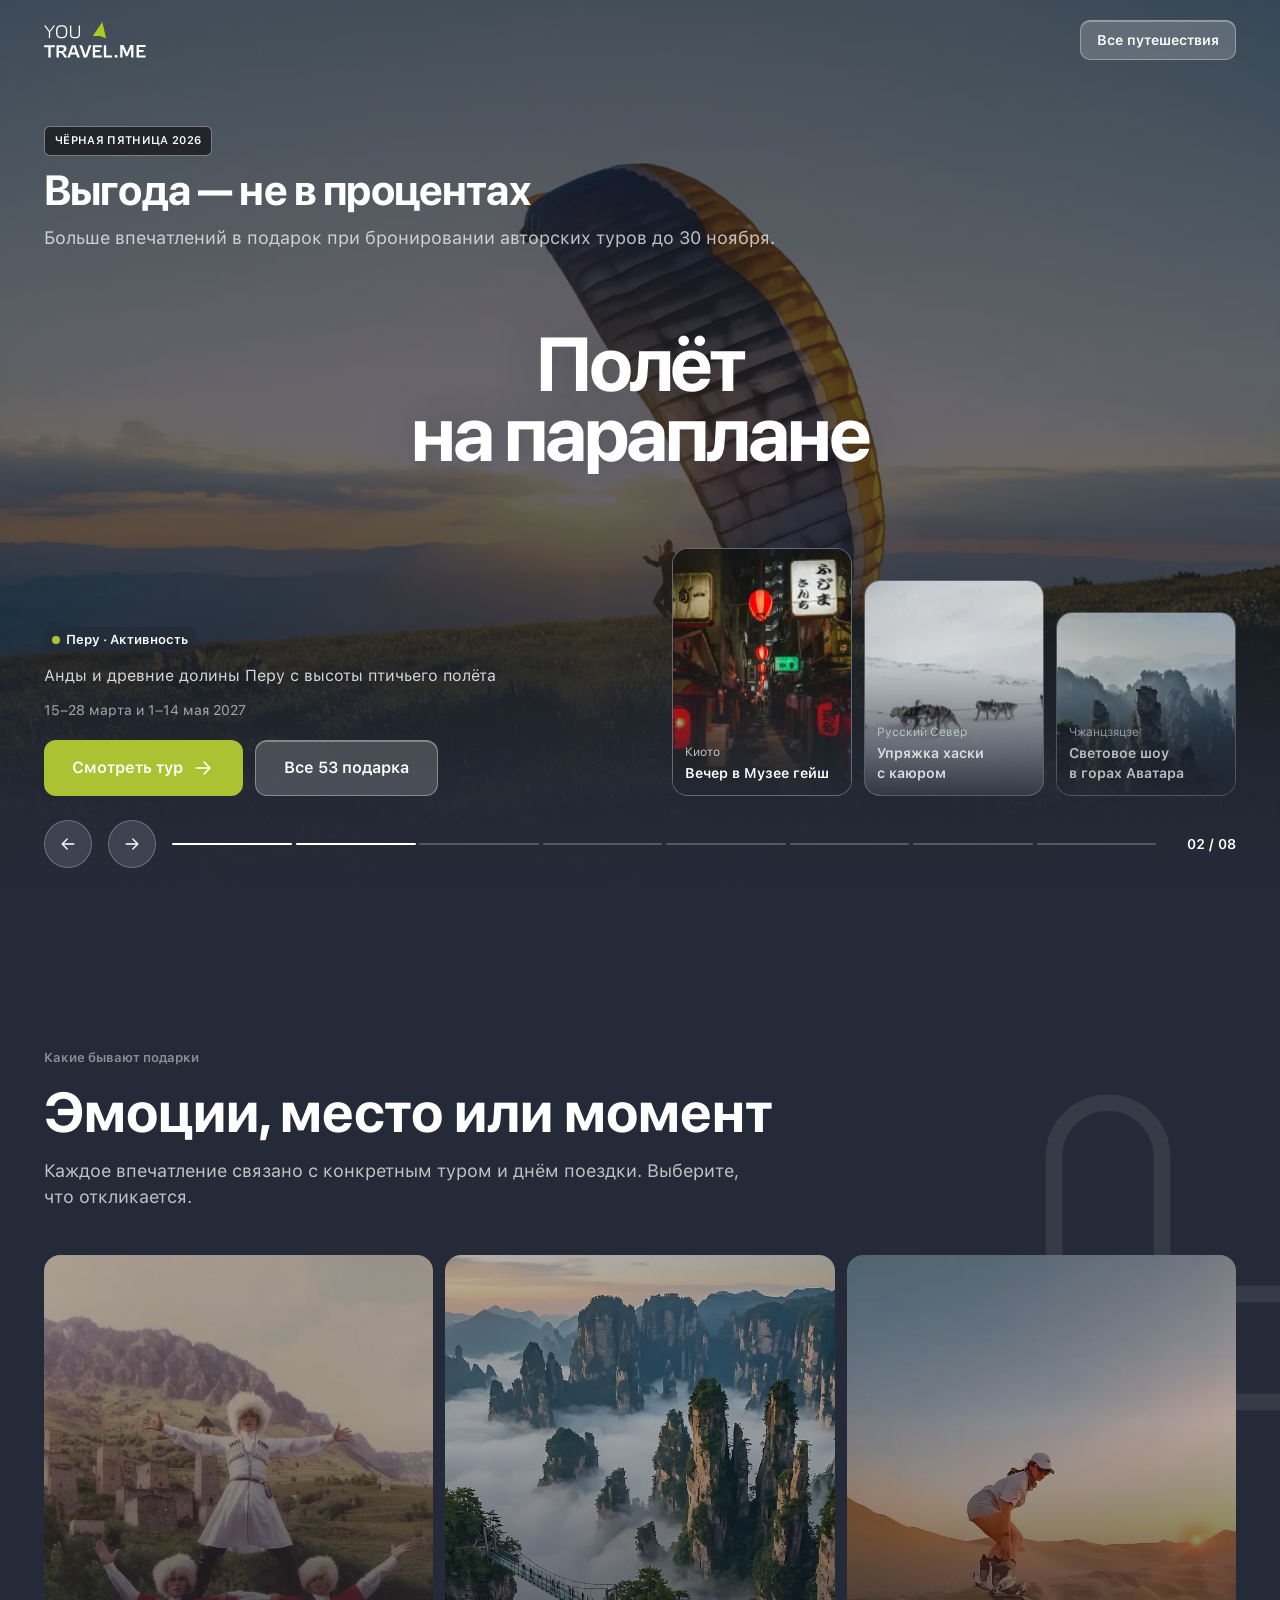
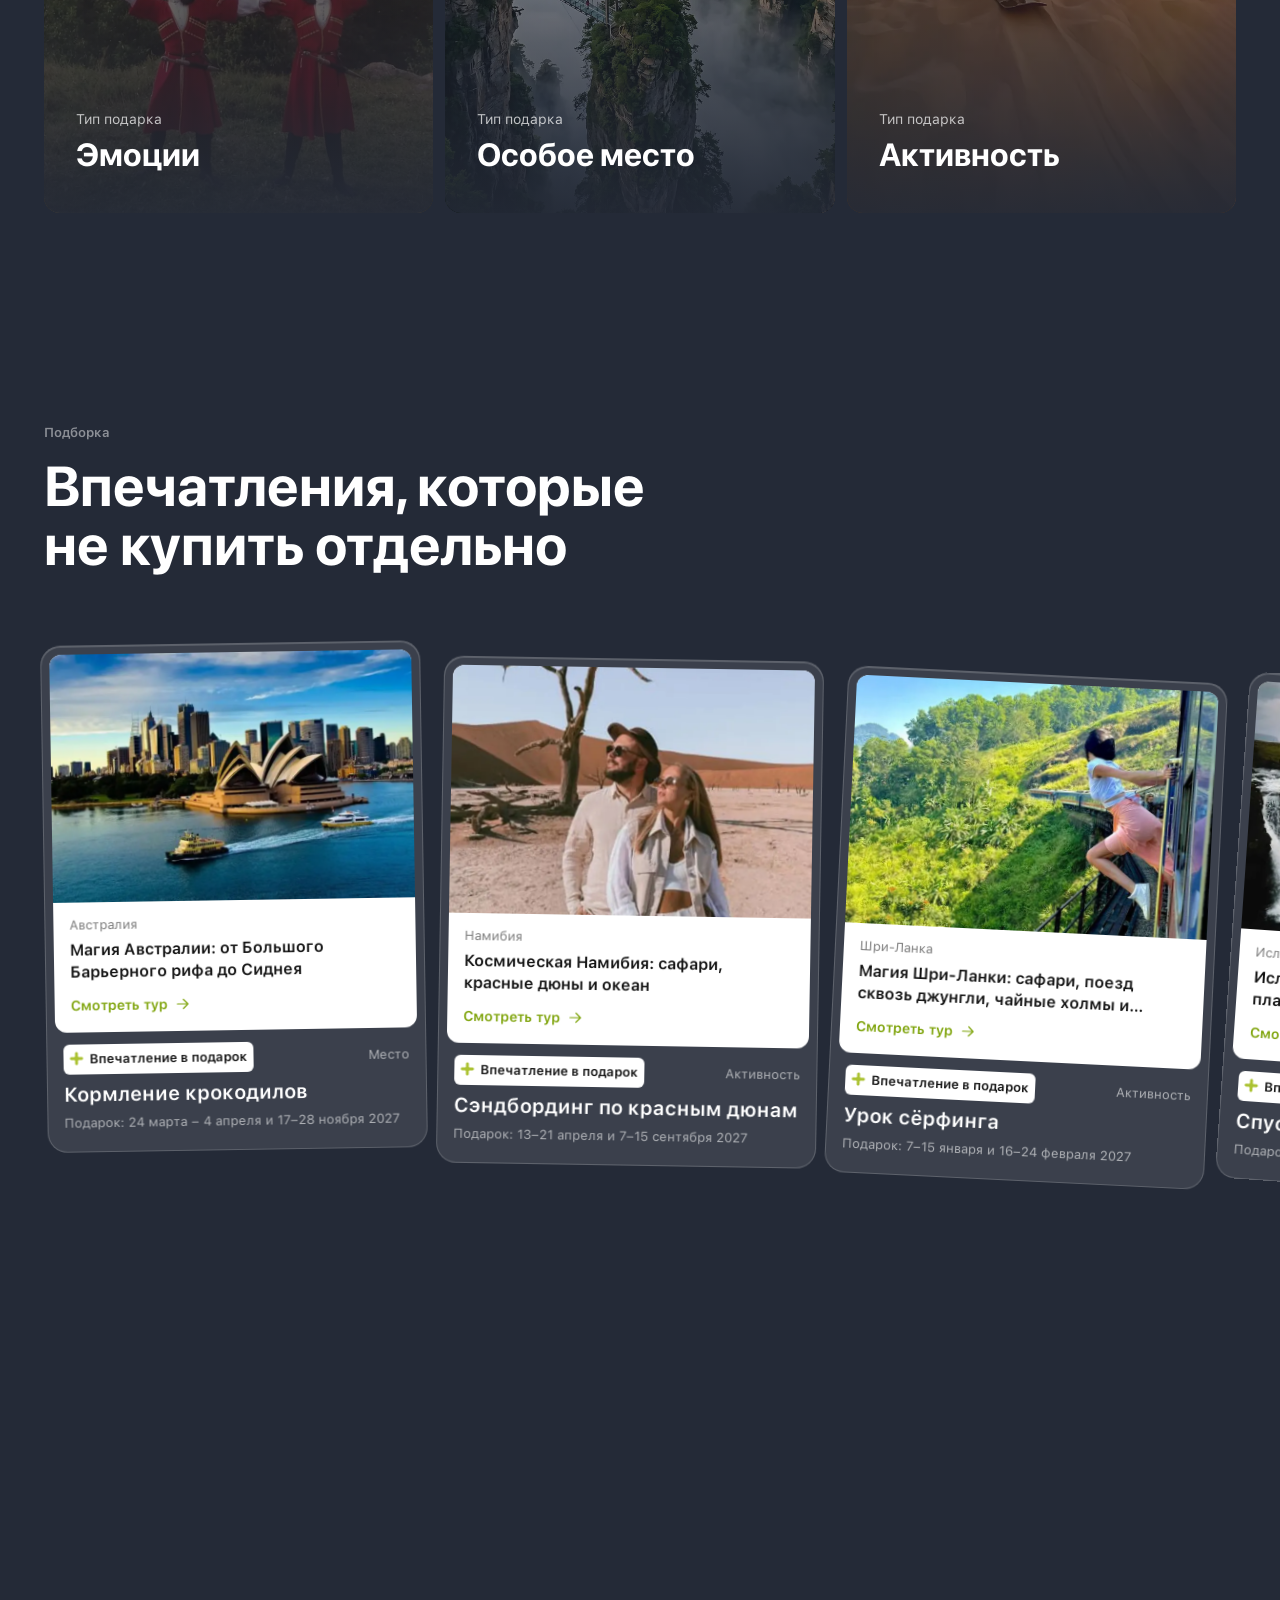
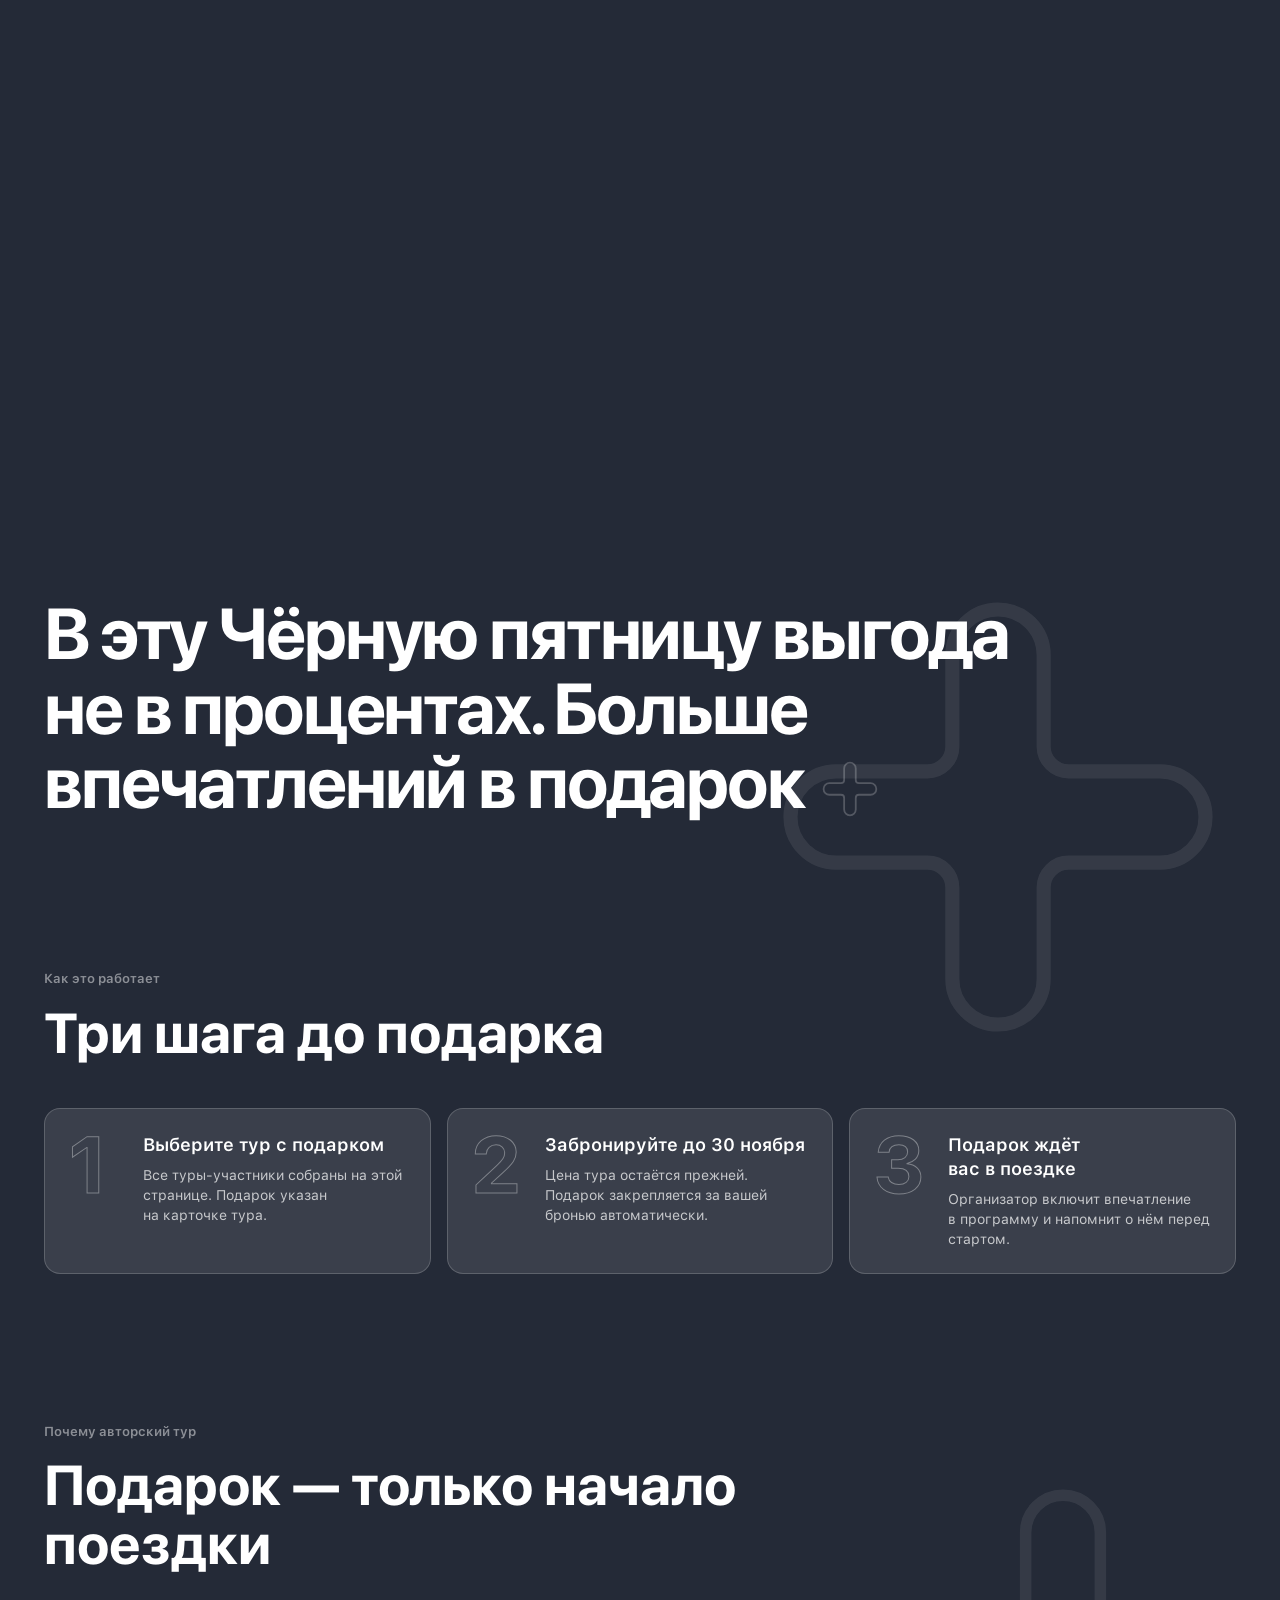
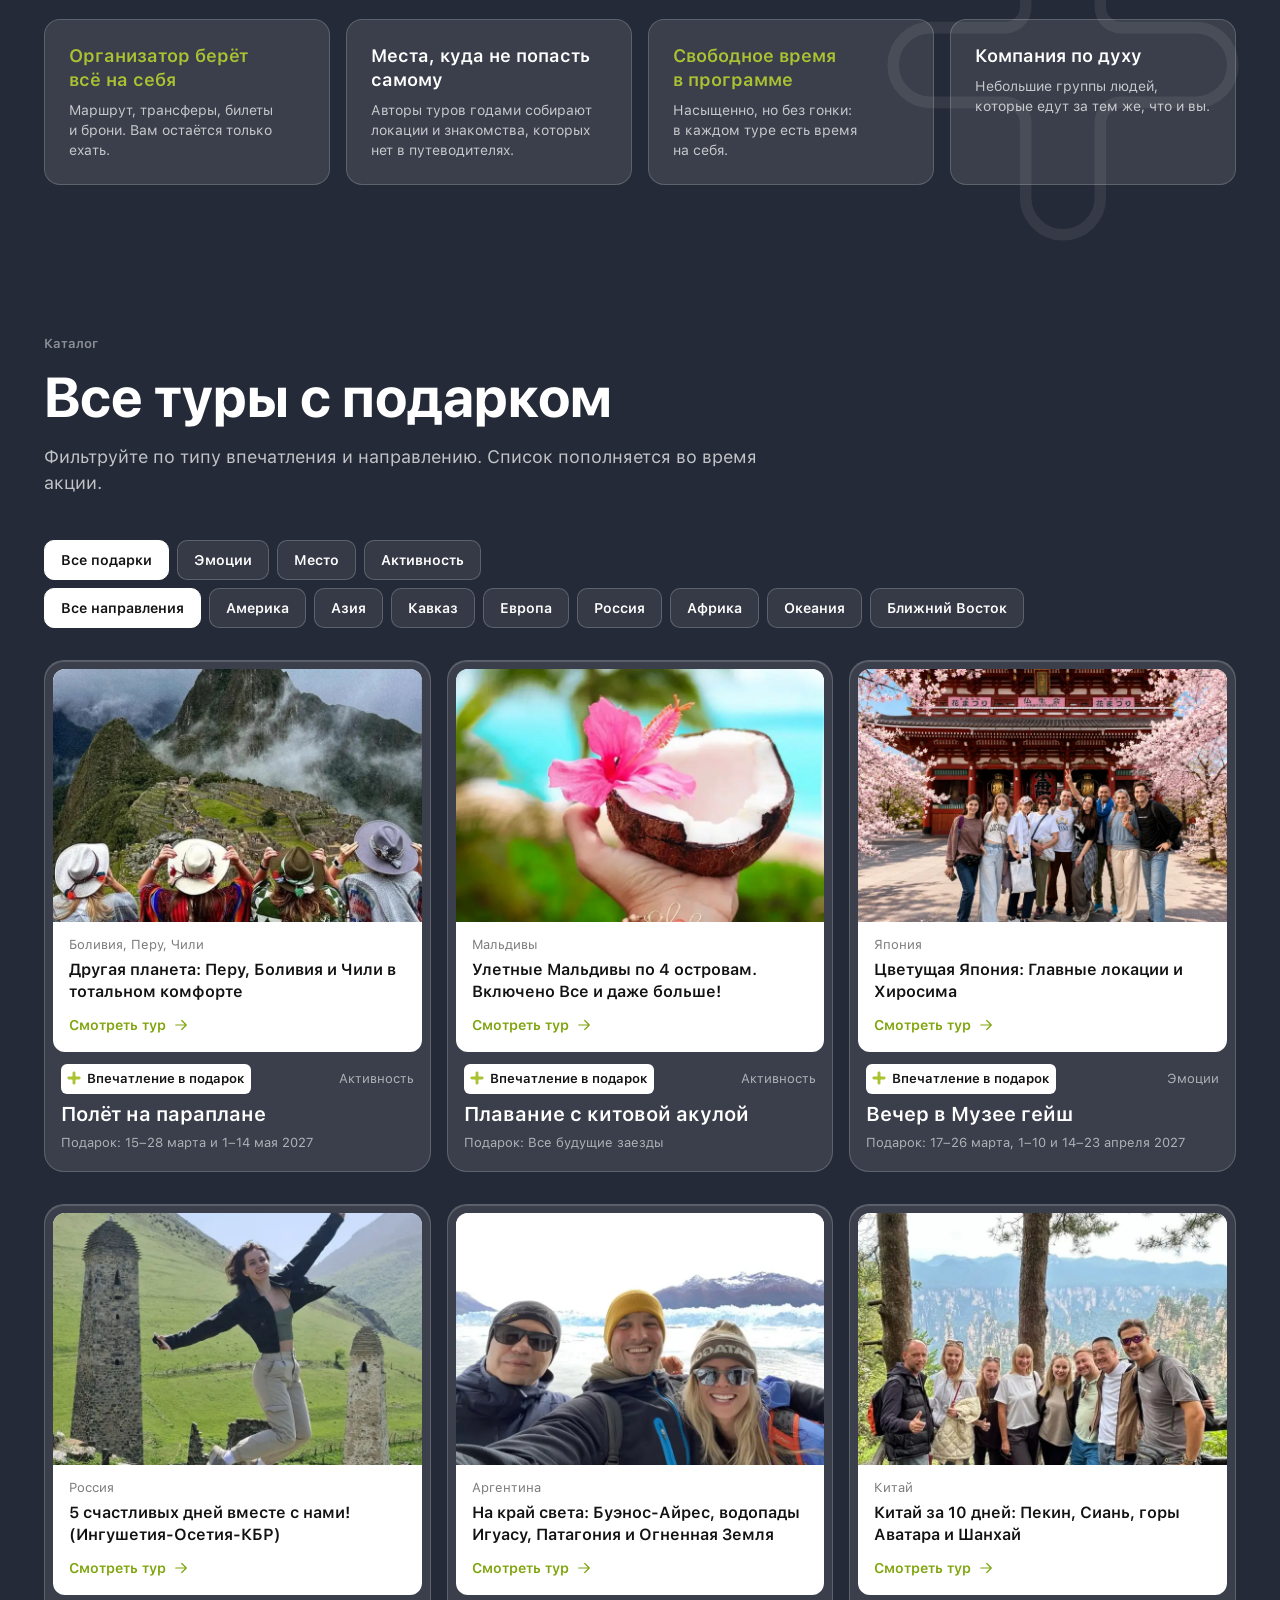
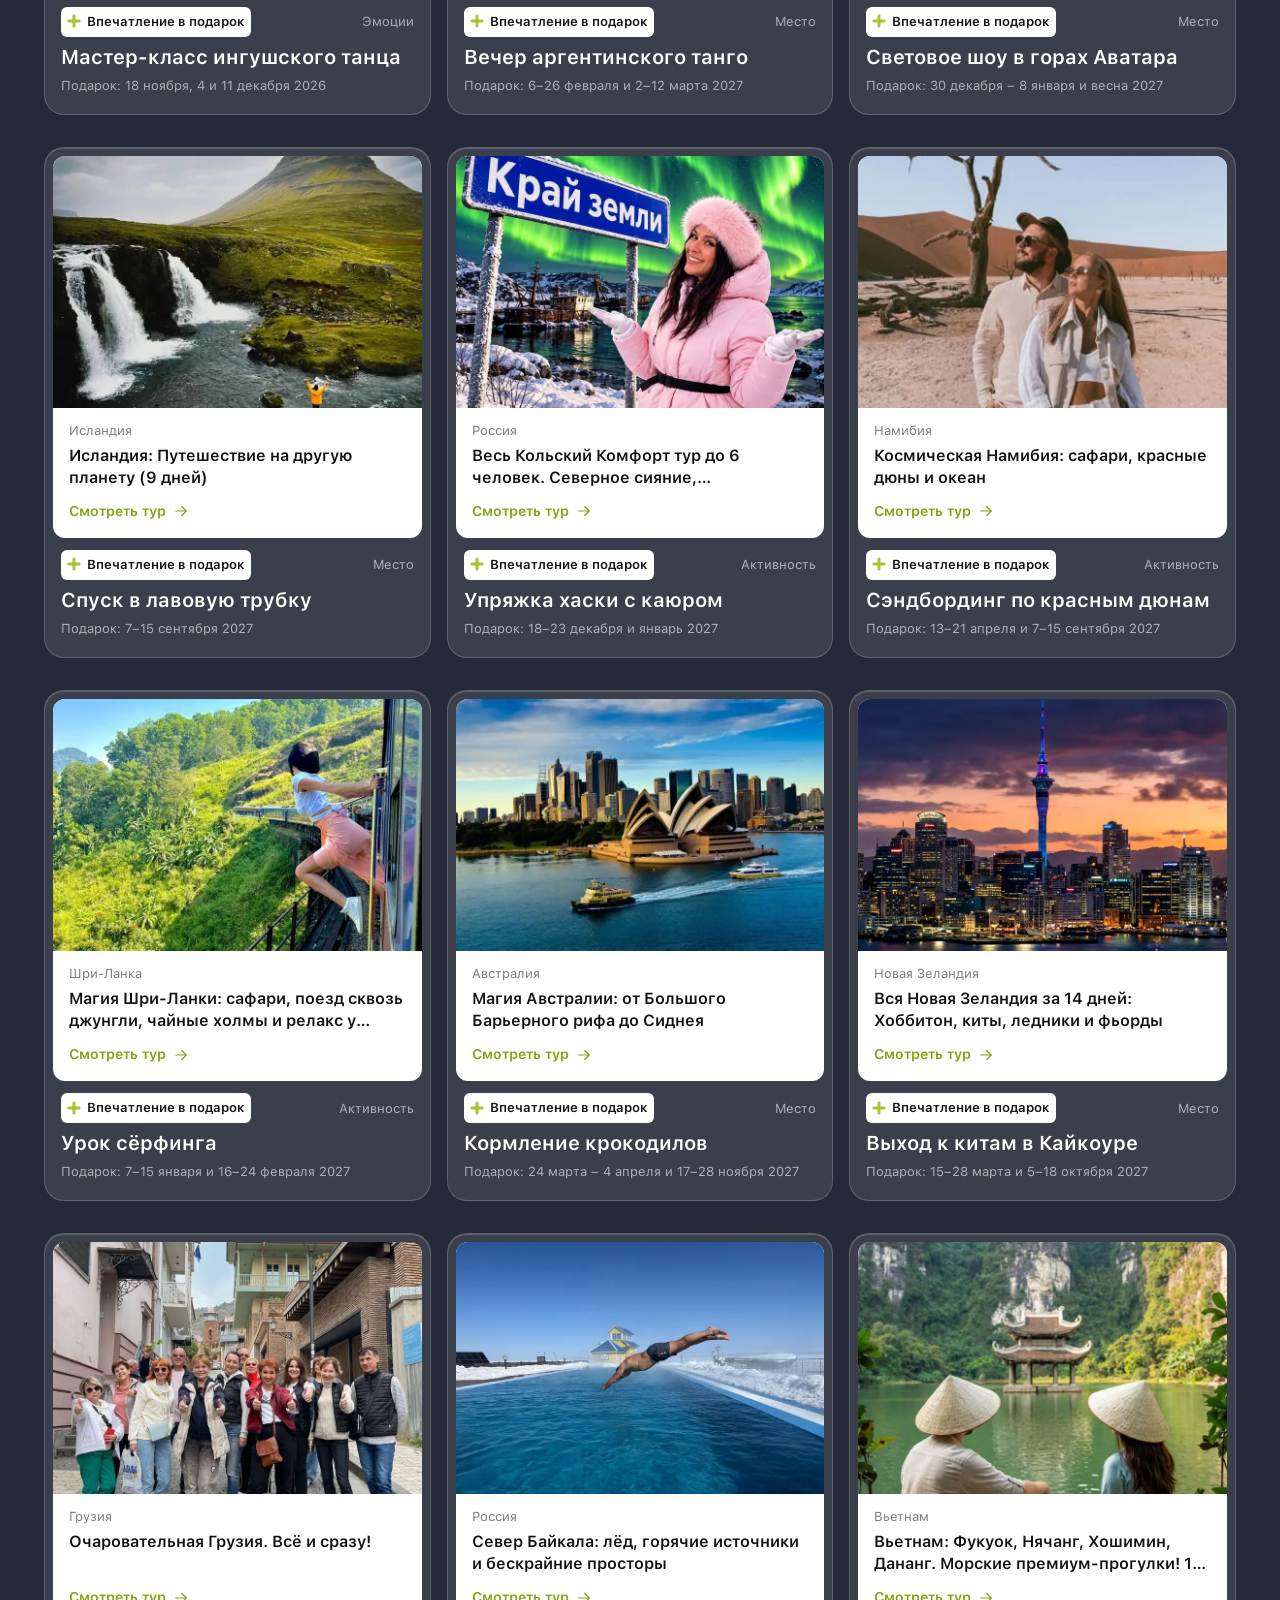
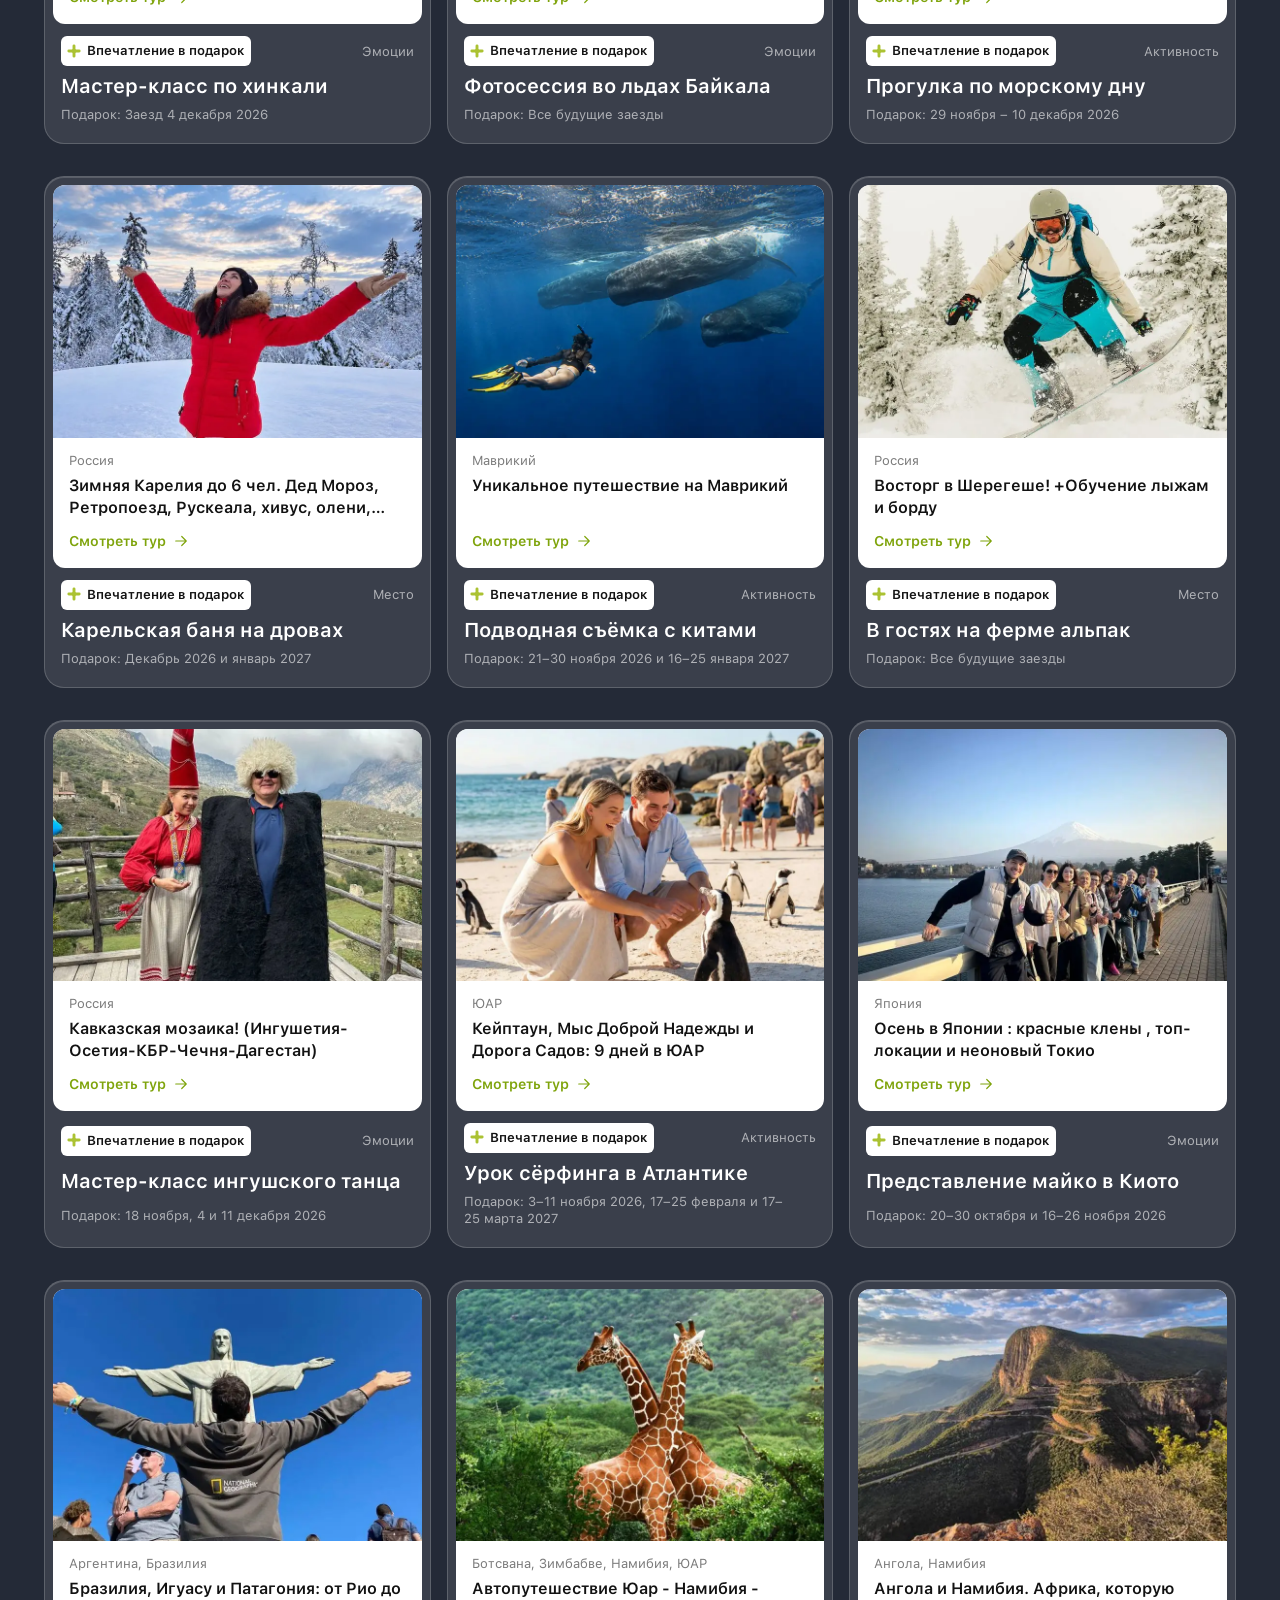
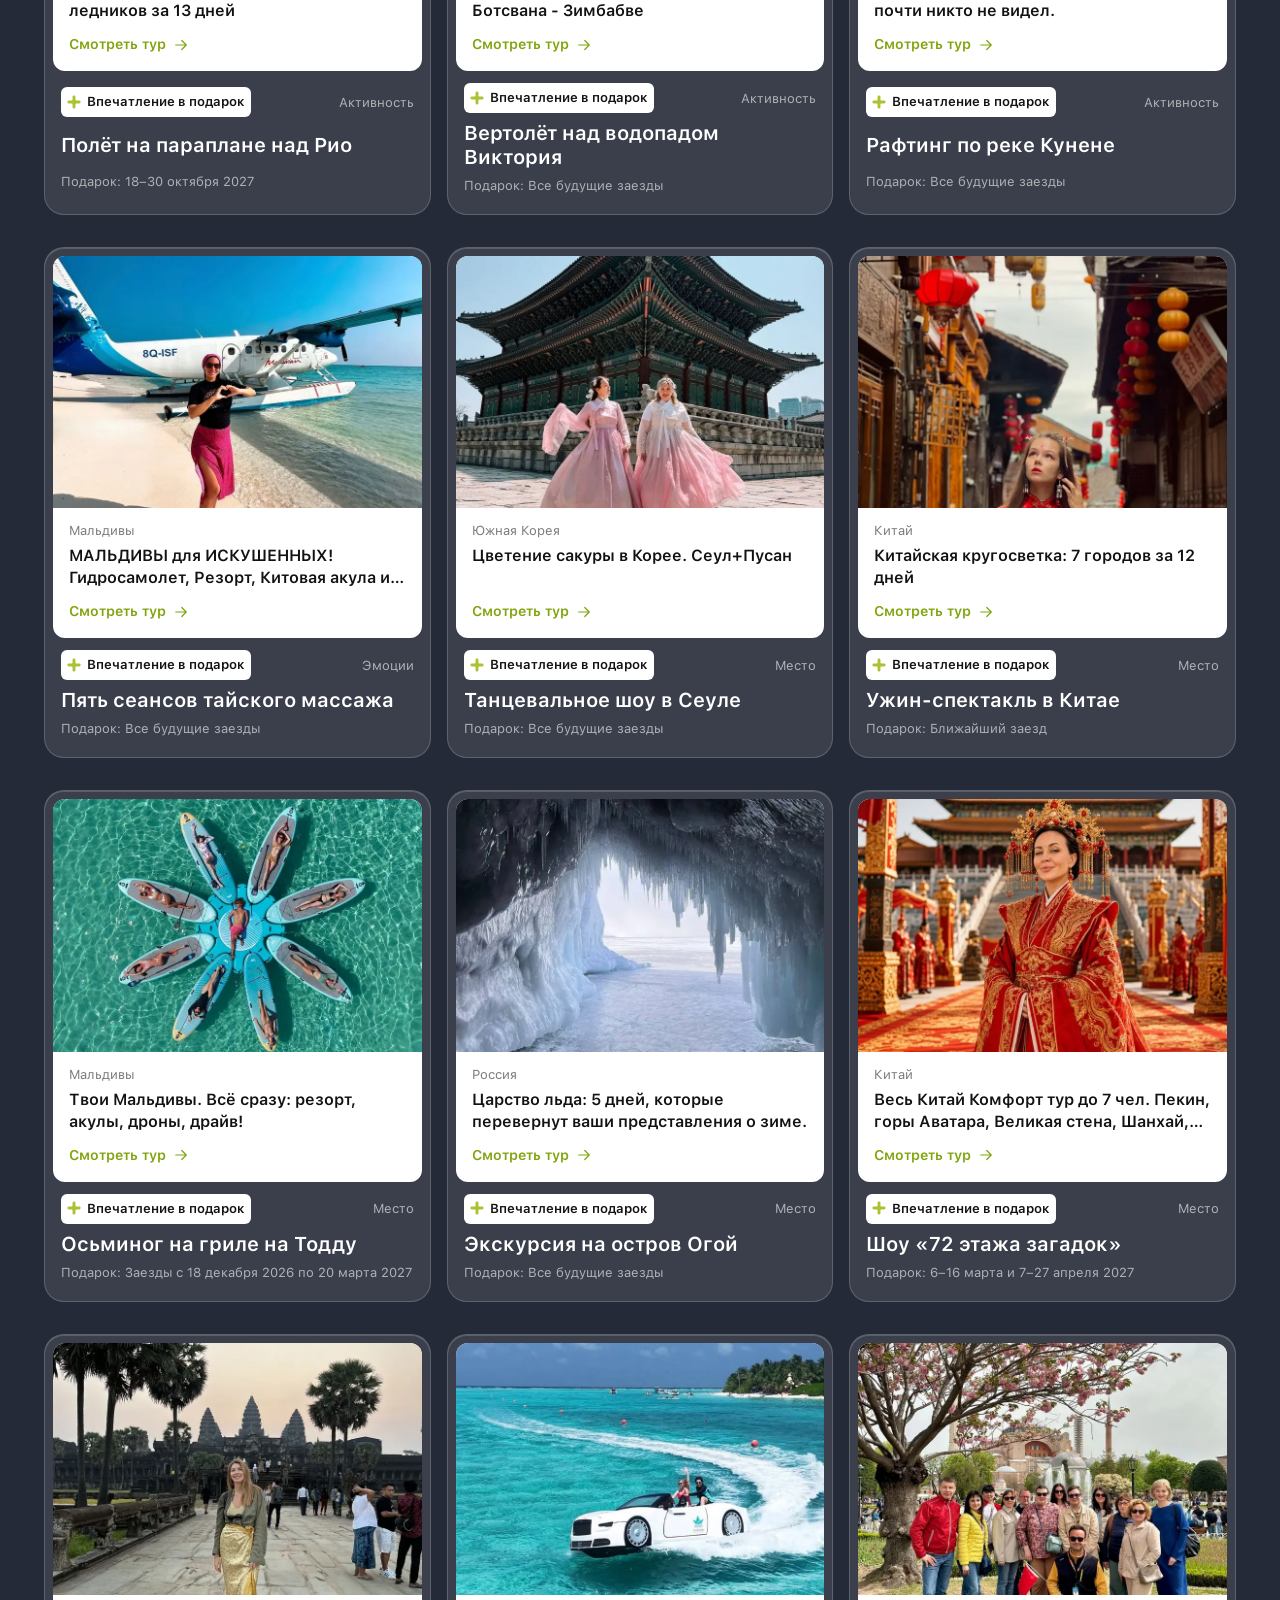
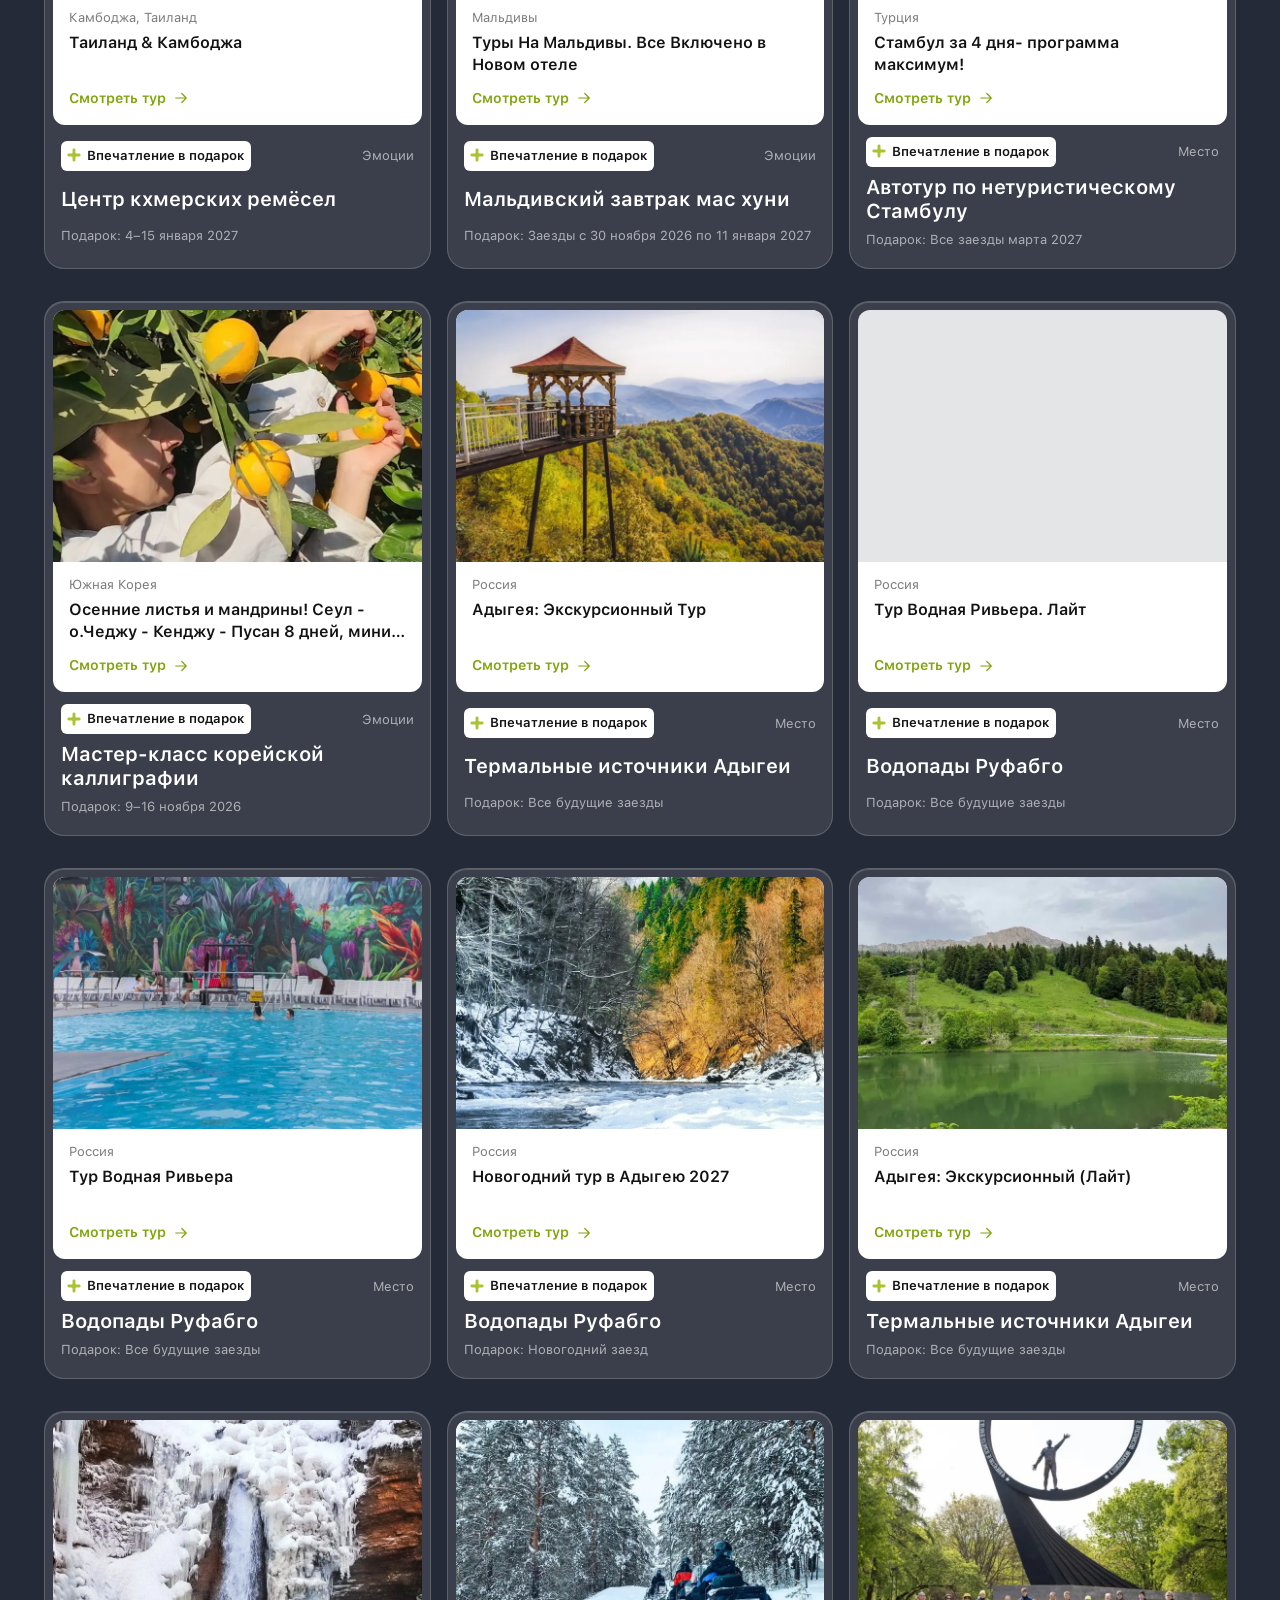
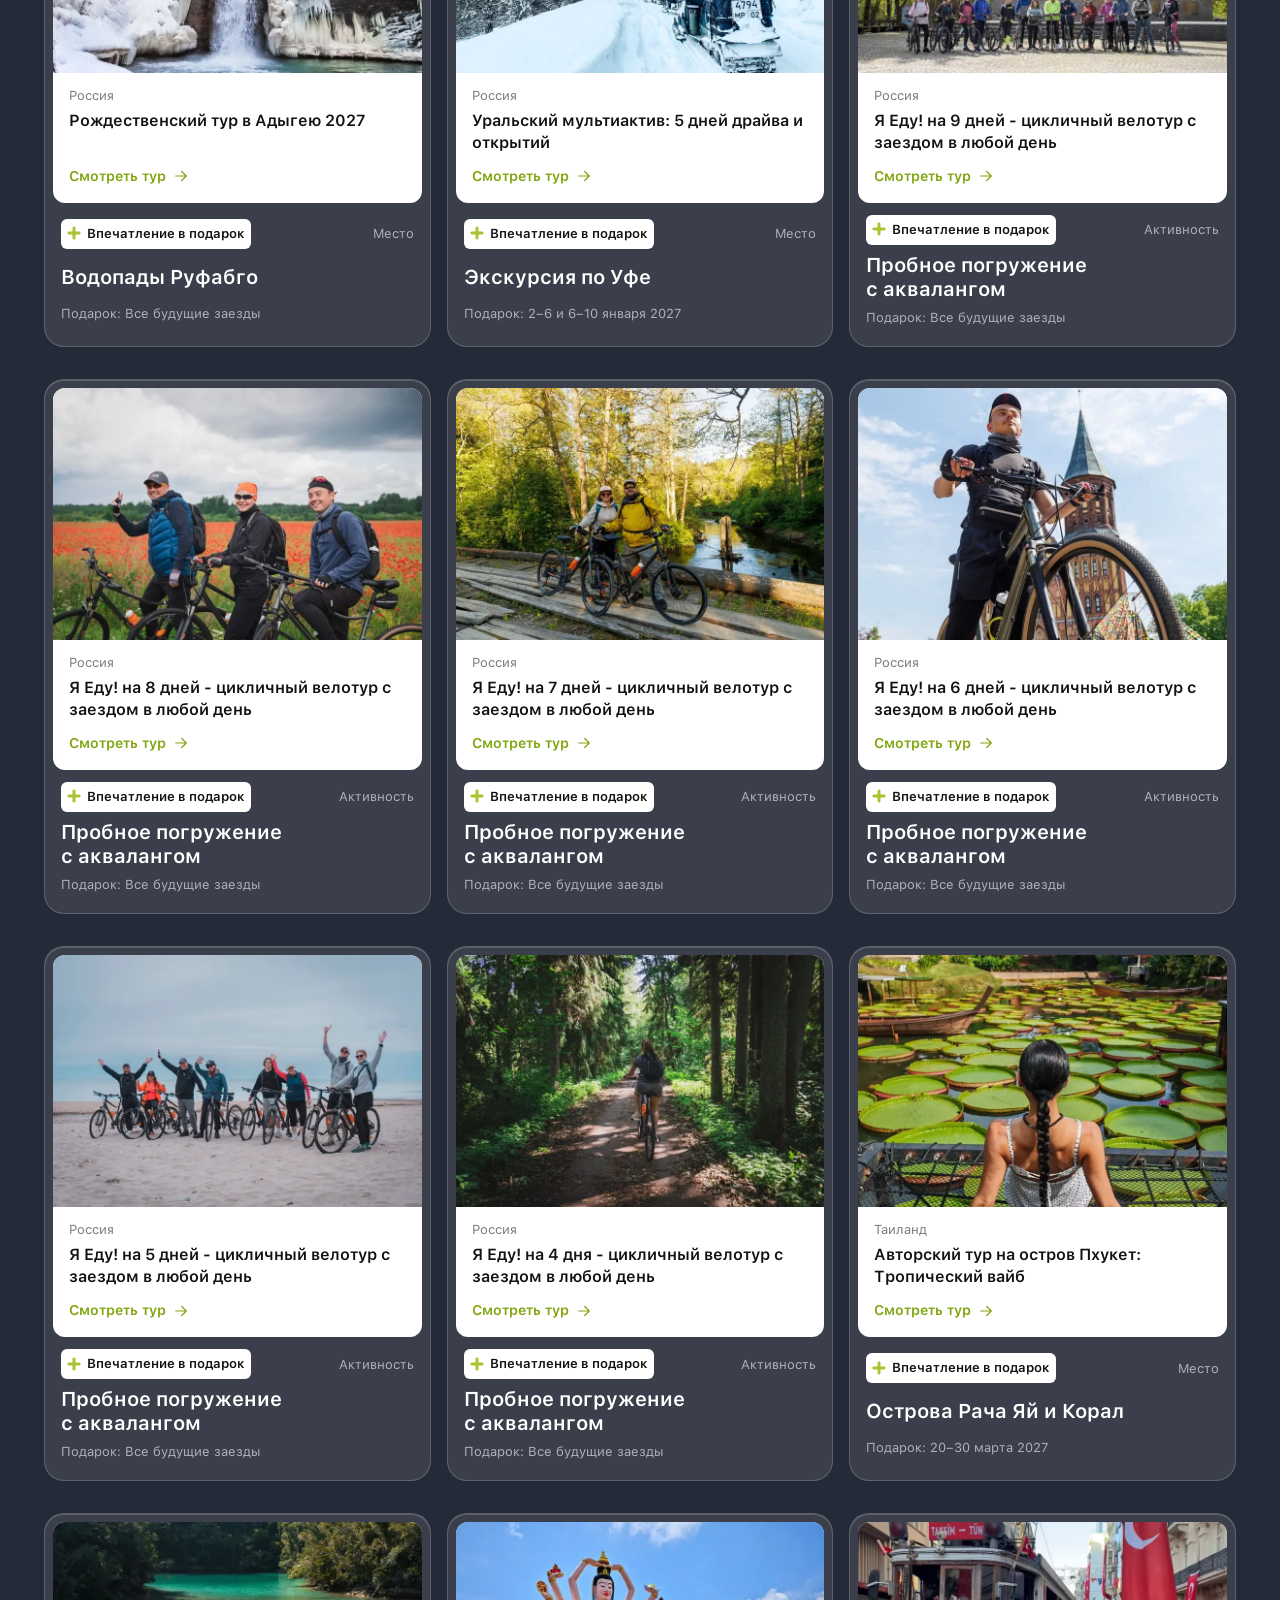
==== commit 2eee1baa: "Black Friday 2026: компактные карточки партнёров в одну строку с раскрывающимися подробностями; пере" ====
--- a/black-friday-2026/index.html
+++ b/black-friday-2026/index.html
@@ -21,8 +21,8 @@
   </script>
   <link rel="preload" as="font" type="font/woff2" href="./assets/fonts/sf-pro-display-700.woff2" crossorigin>
   <link rel="preload" as="font" type="font/woff2" href="./assets/fonts/sf-pro-text-400.woff2" crossorigin>
-  <link rel="stylesheet" href="./styles.css?v=631f5ba975">
-  <script defer src="./script.js?v=1396d968a4"></script>
+  <link rel="stylesheet" href="./styles.css?v=dbe0cf0a67">
+  <script defer src="./script.js?v=3549386680"></script>
 </head>
 <body class="bf-page">
 
@@ -308,14 +308,14 @@
   <ol class="bf-steps__list">
     <li class="bf-card bf-rv"><span class="bf-steps__num" aria-hidden="true">1</span><h3>Выберите тур с подарком</h3><p>Все туры‑участники собраны на этой странице. Подарок указан на карточке тура.</p></li>
     <li class="bf-card bf-rv"><span class="bf-steps__num" aria-hidden="true">2</span><h3>Забронируйте до 30 ноября</h3><p>Цена тура остаётся прежней. Подарок закрепляется за вашей бронью автоматически.</p></li>
-    <li class="bf-card bf-rv"><span class="bf-steps__num" aria-hidden="true">3</span><h3>Подарок ждёт вас в поездке</h3><p>Организатор включит впечатление в программу и напомнит о нём перед стартом.</p></li>
+    <li class="bf-card bf-rv"><span class="bf-steps__num" aria-hidden="true">3</span><h3>Подарок ждёт вас в поездке</h3><p>Организатор включит впечатление в программу и напомнит о нём перед стартом.</p></li>
   </ol>
   <div class="bf-head bf-steps__why bf-rv">
     <span class="bf-head__kicker">Почему авторский тур</span>
     <h2 class="bf-head__title">Подарок — только начало поездки</h2>
   </div>
   <div class="bf-steps__grid">
-    <div class="bf-card bf-rv"><h3>Организатор берёт всё на себя</h3><p>Маршрут, трансферы, билеты и брони. Вам остаётся только ехать.</p></div>
+    <div class="bf-card bf-rv"><h3>Организатор берёт всё на себя</h3><p>Маршрут, трансферы, билеты и брони. Вам остаётся только ехать.</p></div>
     <div class="bf-card bf-rv"><h3>Места, куда не попасть самому</h3><p>Авторы туров годами собирают локации и знакомства, которых нет в путеводителях.</p></div>
     <div class="bf-card bf-rv"><h3>Свободное время в программе</h3><p>Насыщенно, но без гонки: в каждом туре есть время на себя.</p></div>
     <div class="bf-card bf-rv"><h3>Компания по духу</h3><p>Небольшие группы людей, которые едут за тем же, что и вы.</p></div>
@@ -1269,53 +1269,81 @@
     <p class="bf-head__text">Партнёры YouTravel.me дарят бонусы всем, кто бронирует тур в Чёрную пятницу.</p>
   </div>
   <div class="bf-partners__grid">
-    <article class="bf-card bf-partners__card bf-rv">
+    <article class="bf-card bf-partners__card bf-rv" data-partner>
       <div class="bf-partners__logo"><img src="./assets/partners/trippy.svg" alt="Trippy" style="height:42px" loading="lazy" decoding="async"></div>
-      <span class="bf-partners__cat">Визы</span>
-      <p class="bf-partners__desc">Запись в визовый центр ботом и полный пакет документов для шенгенской визы.</p>
       <div class="bf-partners__gift">
         <span class="bf-partners__gift-k"><svg class="bf-plus bf-partners__plus" viewBox="-3 -3 106 106" aria-hidden="true" focusable="false"><path d="M39 11A11 11 0 0 1 61 11V33A6 6 0 0 0 67 39H89A11 11 0 0 1 89 61H67A6 6 0 0 0 61 67V89A11 11 0 0 1 39 89V67A6 6 0 0 0 33 61H11A11 11 0 0 1 11 39H33A6 6 0 0 0 39 33Z" fill="currentColor"/></svg>Подарок</span>
         <b>−20% на оформление визы в Испанию, Францию или Италию</b>
-        <button type="button" class="bf-partners__code" data-copy="YOUTRAVEL20" aria-label="Скопировать промокод YOUTRAVEL20"><span>YOUTRAVEL20</span><i>Скопировать</i></button>
-        <small>Консульский и сервисный сборы оплачиваются отдельно</small>
       </div>
-      <a class="bf-btn bf-btn_glass bf-btn_l bf-btn_arrow bf-partners__btn" href="https://thetrippy.travel" target="_blank" rel="noopener sponsored">На сайт партнёра <svg viewBox="0 0 24 24" aria-hidden="true"><path d="M5 12h14m-6-6 6 6-6 6" fill="none" stroke="currentColor" stroke-width="1.6" stroke-linecap="round" stroke-linejoin="round"/></svg></a>
+      <button type="button" class="bf-partners__toggle" aria-expanded="false" aria-controls="bf-partner-more-0" data-partner-toggle>
+        <span>Подробнее</span><i aria-hidden="true"><svg viewBox="0 0 24 24"><path d="m6 9 6 6 6-6" fill="none" stroke="currentColor" stroke-width="1.8" stroke-linecap="round" stroke-linejoin="round"/></svg></i>
+      </button>
+      <div id="bf-partner-more-0" class="bf-partners__more" role="region" aria-label="Подробнее: Trippy">
+        <div class="bf-partners__more-in">
+          <span class="bf-partners__cat">Визы</span>
+          <p class="bf-partners__desc">Запись в визовый центр ботом и полный пакет документов для шенгенской визы.</p>
+          <button type="button" class="bf-partners__code" data-copy="YOUTRAVEL20" aria-label="Скопировать промокод YOUTRAVEL20"><span>YOUTRAVEL20</span><i>Скопировать</i></button>
+          <small class="bf-partners__note">Консульский и сервисный сборы оплачиваются отдельно</small>
+          <a class="bf-btn bf-btn_glass bf-btn_arrow bf-partners__btn" href="https://thetrippy.travel" target="_blank" rel="noopener sponsored">На сайт партнёра <svg viewBox="0 0 24 24" aria-hidden="true"><path d="M5 12h14m-6-6 6 6-6 6" fill="none" stroke="currentColor" stroke-width="1.6" stroke-linecap="round" stroke-linejoin="round"/></svg></a>
+        </div>
+      </div>
     </article>
-    <article class="bf-card bf-partners__card bf-rv">
+    <article class="bf-card bf-partners__card bf-rv" data-partner>
       <div class="bf-partners__logo"><img src="./assets/partners/kaspersky-esim.webp" alt="Kaspersky eSIM Store" style="height:60px" loading="lazy" decoding="async"></div>
-      <span class="bf-partners__cat">Связь</span>
-      <p class="bf-partners__desc">eSIM с мобильным интернетом в поездке: больше 150 стран без роуминга.</p>
       <div class="bf-partners__gift">
         <span class="bf-partners__gift-k"><svg class="bf-plus bf-partners__plus" viewBox="-3 -3 106 106" aria-hidden="true" focusable="false"><path d="M39 11A11 11 0 0 1 61 11V33A6 6 0 0 0 67 39H89A11 11 0 0 1 89 61H67A6 6 0 0 0 61 67V89A11 11 0 0 1 39 89V67A6 6 0 0 0 33 61H11A11 11 0 0 1 11 39H33A6 6 0 0 0 39 33Z" fill="currentColor"/></svg>Подарок</span>
         <b>Ваучер 5 € на eSIM</b>
-        <span class="bf-partners__code bf-partners__code_muted">Код придёт после бронирования</span>
-        <small>Для новых пользователей</small>
       </div>
-      <a class="bf-btn bf-btn_glass bf-btn_l bf-btn_arrow bf-partners__btn" href="https://kasperskyesimstore.com" target="_blank" rel="noopener sponsored">На сайт партнёра <svg viewBox="0 0 24 24" aria-hidden="true"><path d="M5 12h14m-6-6 6 6-6 6" fill="none" stroke="currentColor" stroke-width="1.6" stroke-linecap="round" stroke-linejoin="round"/></svg></a>
+      <button type="button" class="bf-partners__toggle" aria-expanded="false" aria-controls="bf-partner-more-1" data-partner-toggle>
+        <span>Подробнее</span><i aria-hidden="true"><svg viewBox="0 0 24 24"><path d="m6 9 6 6 6-6" fill="none" stroke="currentColor" stroke-width="1.8" stroke-linecap="round" stroke-linejoin="round"/></svg></i>
+      </button>
+      <div id="bf-partner-more-1" class="bf-partners__more" role="region" aria-label="Подробнее: Kaspersky eSIM Store">
+        <div class="bf-partners__more-in">
+          <span class="bf-partners__cat">Связь</span>
+          <p class="bf-partners__desc">eSIM с мобильным интернетом в поездке: больше 150 стран без роуминга.</p>
+          <span class="bf-partners__code bf-partners__code_muted">Код придёт после бронирования</span>
+          <small class="bf-partners__note">Для новых пользователей</small>
+          <a class="bf-btn bf-btn_glass bf-btn_arrow bf-partners__btn" href="https://kasperskyesimstore.com" target="_blank" rel="noopener sponsored">На сайт партнёра <svg viewBox="0 0 24 24" aria-hidden="true"><path d="M5 12h14m-6-6 6 6-6 6" fill="none" stroke="currentColor" stroke-width="1.6" stroke-linecap="round" stroke-linejoin="round"/></svg></a>
+        </div>
+      </div>
     </article>
-    <article class="bf-card bf-partners__card bf-rv">
+    <article class="bf-card bf-partners__card bf-rv" data-partner>
       <div class="bf-partners__logo"><img src="./assets/partners/cherehapa.svg" alt="Черехапа" style="height:42px" loading="lazy" decoding="async"></div>
-      <span class="bf-partners__cat">Страховка</span>
-      <p class="bf-partners__desc">Сравнение и покупка туристических страховок от крупных страховых компаний.</p>
       <div class="bf-partners__gift">
         <span class="bf-partners__gift-k"><svg class="bf-plus bf-partners__plus" viewBox="-3 -3 106 106" aria-hidden="true" focusable="false"><path d="M39 11A11 11 0 0 1 61 11V33A6 6 0 0 0 67 39H89A11 11 0 0 1 89 61H67A6 6 0 0 0 61 67V89A11 11 0 0 1 39 89V67A6 6 0 0 0 33 61H11A11 11 0 0 1 11 39H33A6 6 0 0 0 39 33Z" fill="currentColor"/></svg>Подарок</span>
         <b>−10% на туристическую страховку</b>
-        <span class="bf-partners__code bf-partners__code_muted">Промокод уточняется</span>
-        
       </div>
-      <a class="bf-btn bf-btn_glass bf-btn_l bf-btn_arrow bf-partners__btn" href="https://cherehapa.ru" target="_blank" rel="noopener sponsored">На сайт партнёра <svg viewBox="0 0 24 24" aria-hidden="true"><path d="M5 12h14m-6-6 6 6-6 6" fill="none" stroke="currentColor" stroke-width="1.6" stroke-linecap="round" stroke-linejoin="round"/></svg></a>
+      <button type="button" class="bf-partners__toggle" aria-expanded="false" aria-controls="bf-partner-more-2" data-partner-toggle>
+        <span>Подробнее</span><i aria-hidden="true"><svg viewBox="0 0 24 24"><path d="m6 9 6 6 6-6" fill="none" stroke="currentColor" stroke-width="1.8" stroke-linecap="round" stroke-linejoin="round"/></svg></i>
+      </button>
+      <div id="bf-partner-more-2" class="bf-partners__more" role="region" aria-label="Подробнее: Черехапа">
+        <div class="bf-partners__more-in">
+          <span class="bf-partners__cat">Страховка</span>
+          <p class="bf-partners__desc">Сравнение и покупка туристических страховок от крупных страховых компаний.</p>
+          <span class="bf-partners__code bf-partners__code_muted">Промокод уточняется</span>
+          
+          <a class="bf-btn bf-btn_glass bf-btn_arrow bf-partners__btn" href="https://cherehapa.ru" target="_blank" rel="noopener sponsored">На сайт партнёра <svg viewBox="0 0 24 24" aria-hidden="true"><path d="M5 12h14m-6-6 6 6-6 6" fill="none" stroke="currentColor" stroke-width="1.6" stroke-linecap="round" stroke-linejoin="round"/></svg></a>
+        </div>
+      </div>
     </article>
-    <article class="bf-card bf-partners__card bf-rv">
+    <article class="bf-card bf-partners__card bf-rv" data-partner>
       <div class="bf-partners__logo"><img src="./assets/partners/nevylet.svg" alt="Невылет.рф" style="height:42px" loading="lazy" decoding="async"></div>
-      <span class="bf-partners__cat">Страховка от невыезда</span>
-      <p class="bf-partners__desc">Страховка от невыезда и в поездке: вы сами выбираете, что включить в полис.</p>
       <div class="bf-partners__gift">
         <span class="bf-partners__gift-k"><svg class="bf-plus bf-partners__plus" viewBox="-3 -3 106 106" aria-hidden="true" focusable="false"><path d="M39 11A11 11 0 0 1 61 11V33A6 6 0 0 0 67 39H89A11 11 0 0 1 89 61H67A6 6 0 0 0 61 67V89A11 11 0 0 1 39 89V67A6 6 0 0 0 33 61H11A11 11 0 0 1 11 39H33A6 6 0 0 0 39 33Z" fill="currentColor"/></svg>Подарок</span>
         <b>−50% на полис</b>
-        <span class="bf-partners__code bf-partners__code_muted">Промокод уточняется</span>
-        <small>Действует 23–30 ноября</small>
       </div>
-      <a class="bf-btn bf-btn_glass bf-btn_l bf-btn_arrow bf-partners__btn" href="https://xn--b1afbxh8ayd.xn--p1ai" target="_blank" rel="noopener sponsored">На сайт партнёра <svg viewBox="0 0 24 24" aria-hidden="true"><path d="M5 12h14m-6-6 6 6-6 6" fill="none" stroke="currentColor" stroke-width="1.6" stroke-linecap="round" stroke-linejoin="round"/></svg></a>
+      <button type="button" class="bf-partners__toggle" aria-expanded="false" aria-controls="bf-partner-more-3" data-partner-toggle>
+        <span>Подробнее</span><i aria-hidden="true"><svg viewBox="0 0 24 24"><path d="m6 9 6 6 6-6" fill="none" stroke="currentColor" stroke-width="1.8" stroke-linecap="round" stroke-linejoin="round"/></svg></i>
+      </button>
+      <div id="bf-partner-more-3" class="bf-partners__more" role="region" aria-label="Подробнее: Невылет.рф">
+        <div class="bf-partners__more-in">
+          <span class="bf-partners__cat">Страховка от невыезда</span>
+          <p class="bf-partners__desc">Страховка от невыезда и в поездке: вы сами выбираете, что включить в полис.</p>
+          <span class="bf-partners__code bf-partners__code_muted">Промокод уточняется</span>
+          <small class="bf-partners__note">Действует 23–30 ноября</small>
+          <a class="bf-btn bf-btn_glass bf-btn_arrow bf-partners__btn" href="https://xn--b1afbxh8ayd.xn--p1ai" target="_blank" rel="noopener sponsored">На сайт партнёра <svg viewBox="0 0 24 24" aria-hidden="true"><path d="M5 12h14m-6-6 6 6-6 6" fill="none" stroke="currentColor" stroke-width="1.6" stroke-linecap="round" stroke-linejoin="round"/></svg></a>
+        </div>
+      </div>
     </article>
   </div>
 </section>
--- a/black-friday-2026/styles.css
+++ b/black-friday-2026/styles.css
@@ -480,35 +480,58 @@
 
 /* ─── Подарки от партнёров (как PartnerGifts.vue) ─── */
 .bf-partners { scroll-margin-top: 80px; }
-/* на десктопе — две колонки: карточки шире, подарок и промокод читаются в одну-две строки */
-.bf-partners__grid { display: grid; grid-template-columns: repeat(2, minmax(0, 1fr)); gap: 16px; }
+/* Десктоп (от 1200px) — четыре компактные карточки в одну строку, уже — по две, телефон — по одной
+   (ниже 1200px в четыре колонки карточки слишком узкие: подарок Trippy занимает пять строк).
+   Видно только логотип и подарок; категория, описание, промокод и ссылка — в раскрывающемся блоке по стрелке.
+   align-items: start — раскрытая карточка растёт одна, соседние не растягиваются. */
+.bf-partners__grid { display: grid; grid-template-columns: repeat(4, minmax(0, 1fr)); align-items: start; gap: 16px; }
+@media (max-width: 1199px) { .bf-partners__grid { grid-template-columns: repeat(2, minmax(0, 1fr)); } }
 @media (max-width: 620px) { .bf-partners__grid { grid-template-columns: minmax(0, 1fr); } }
-/* строки карточек выровнены между собой: логотип, категория, описание, подарок и кнопка — на одной линии */
-.bf-partners__card { min-width: 0; gap: 16px; }
+.bf-partners__grid > .bf-partners__card { min-width: 0; gap: 12px; padding: 20px; }
 .bf-partners__card > * { min-width: 0; }
-/* строки карточки повторяются: логотип / категория / описание / подарок / кнопка; строка подарка — 1fr,
-   поэтому блоки подарка и сами карточки одной высоты во всём блоке на любой ширине */
-@supports (grid-template-rows: subgrid) {
-  .bf-partners__grid { grid-auto-rows: auto auto auto 1fr auto; }
-  .bf-partners__grid > .bf-partners__card { display: grid; grid-template-columns: minmax(0, 1fr); grid-template-rows: subgrid; grid-row: span 5; row-gap: 16px; }
-}
-.bf-partners__logo { height: 60px; display: flex; align-items: center; }
-.bf-partners__logo img { display: block; width: auto; max-width: 100%; max-height: 60px; object-fit: contain; object-position: left center; }
-.bf-partners__cat {
-  justify-self: start; align-self: start; padding: 4px 8px; border-radius: 6px; background: rgba(var(--white), .1);
-  font-size: 12px; line-height: 16px; font-weight: 600; color: rgba(var(--white), .72);
-}
-.bf-card .bf-partners__desc { margin: 0; font-size: 14px; line-height: 20px; color: rgba(var(--white), .72); }
-/* на планшете и телефоне описания переносятся на 2–3 строки — резервируем три, чтобы карточки были одной высоты */
-@media (max-width: 1023px) { .bf-card .bf-partners__desc { min-height: 60px; } }
+.bf-partners__logo { height: 48px; display: flex; align-items: center; }
+.bf-partners__logo img { display: block; width: auto; max-width: 100%; max-height: 48px; object-fit: contain; object-position: left center; }
 .bf-partners__gift {
-  display: grid; align-content: start; gap: 8px; padding: 16px; border-radius: 12px;
+  display: grid; align-content: start; gap: 6px; padding: 14px 16px 16px; border-radius: 12px;
   background: rgba(var(--green), .14); border: 1px solid rgba(var(--green), .35);
 }
-.bf-partners__gift b { font-size: 20px; line-height: 24px; letter-spacing: -.3px; }
-.bf-partners__gift small { font-size: 12px; line-height: 16px; color: rgba(var(--white), .48); }
+.bf-partners__gift b { font-size: 16px; line-height: 20px; letter-spacing: -.2px; }
+/* свёрнутые карточки одной высоты: подарок занимает не больше трёх строк в любой раскладке */
+.bf-partners__gift b { min-height: 60px; }
 .bf-partners__gift-k { display: inline-flex; align-items: center; gap: 6px; font-size: 12px; line-height: 16px; color: rgba(var(--white), .48); }
 .bf-partners__plus { width: 14px; height: 14px; color: rgb(var(--green)); }
+/* стрелка «Подробнее»: нажимается вся строка, кружок со стрелкой поворачивается при раскрытии */
+.bf-partners__toggle {
+  display: flex; align-items: center; justify-content: space-between; gap: 8px; width: 100%; padding: 4px 0 0;
+  border: 0; background: none; color: rgba(var(--white), .72); font: inherit; font-size: 14px; line-height: 20px; font-weight: 600;
+  text-align: left; cursor: pointer; transition: color .3s var(--ease);
+}
+.bf-partners__toggle i {
+  flex: none; display: grid; place-items: center; width: 36px; height: 36px; border-radius: 50%;
+  border: 1px solid rgba(var(--white), .26); background: rgba(var(--white), .08);
+  transition: transform .5s var(--ease), background-color .3s var(--ease);
+}
+.bf-partners__toggle svg { width: 18px; height: 18px; }
+.bf-partners__toggle:hover { color: rgb(var(--white)); }
+.bf-partners__toggle:hover i { background: rgba(var(--white), .18); }
+.bf-partners__toggle:focus-visible { outline: 2px solid rgb(var(--green)); outline-offset: 4px; border-radius: 8px; }
+.bf-partners__card.is-open .bf-partners__toggle i { transform: rotate(180deg); }
+/* раскрывающийся блок: высота анимируется через grid-template-rows 0fr → 1fr; закрытый — недоступен с клавиатуры */
+.bf-partners__more {
+  display: grid; grid-template-rows: 0fr; visibility: hidden; margin-top: -12px;
+  transition: grid-template-rows .5s var(--ease), margin-top .5s var(--ease), visibility 0s .5s;
+}
+.bf-partners__card.is-open .bf-partners__more {
+  grid-template-rows: 1fr; visibility: visible; margin-top: 0;
+  transition: grid-template-rows .5s var(--ease), margin-top .5s var(--ease), visibility 0s;
+}
+.bf-partners__more-in { display: grid; align-content: start; gap: 12px; min-height: 0; overflow: hidden; }
+.bf-partners__cat {
+  justify-self: start; padding: 4px 8px; border-radius: 6px; background: rgba(var(--white), .1);
+  font-size: 12px; line-height: 16px; font-weight: 600; color: rgba(var(--white), .72);
+}
+.bf-card .bf-partners__desc { margin: 0; font-size: 14px; line-height: 20px; color: rgba(var(--white), .72); }
+.bf-partners__note { margin-top: -4px; font-size: 12px; line-height: 16px; color: rgba(var(--white), .48); }
 .bf-partners__code {
   display: flex; flex-wrap: wrap; align-items: center; justify-content: space-between; gap: 4px 8px; min-height: 36px; padding: 6px 10px;
   border-radius: 8px; border: 1px dashed rgba(var(--white), .4); background: none; color: rgb(var(--white));
@@ -523,7 +546,8 @@
 .bf-partners__code.is-copied { border-style: solid; border-color: rgb(var(--green)); }
 .bf-partners__code_muted { cursor: default; font-family: inherit; font-size: 13px; line-height: 18px; letter-spacing: 0; color: rgba(var(--white), .72); }
 .bf-partners__code_muted:hover { background: none; border-color: rgba(var(--white), .4); }
-.bf-partners__btn { width: 100%; min-width: 0; white-space: normal; }
+.bf-partners__btn { width: 100%; min-width: 0; min-height: 48px; padding: 0 16px; font-size: 15px; white-space: normal; }
+@media (prefers-reduced-motion: reduce) { .bf-partners__more, .bf-partners__toggle i { transition: none; } }
 
 /* ─── Лёгкий режим (класс ставится в <head>: мало памяти, экономия трафика, 2G/3G) ───
    Размытие под карточками — самый дорогой эффект для слабой видеокарты: на тёмном фоне его почти не видно,
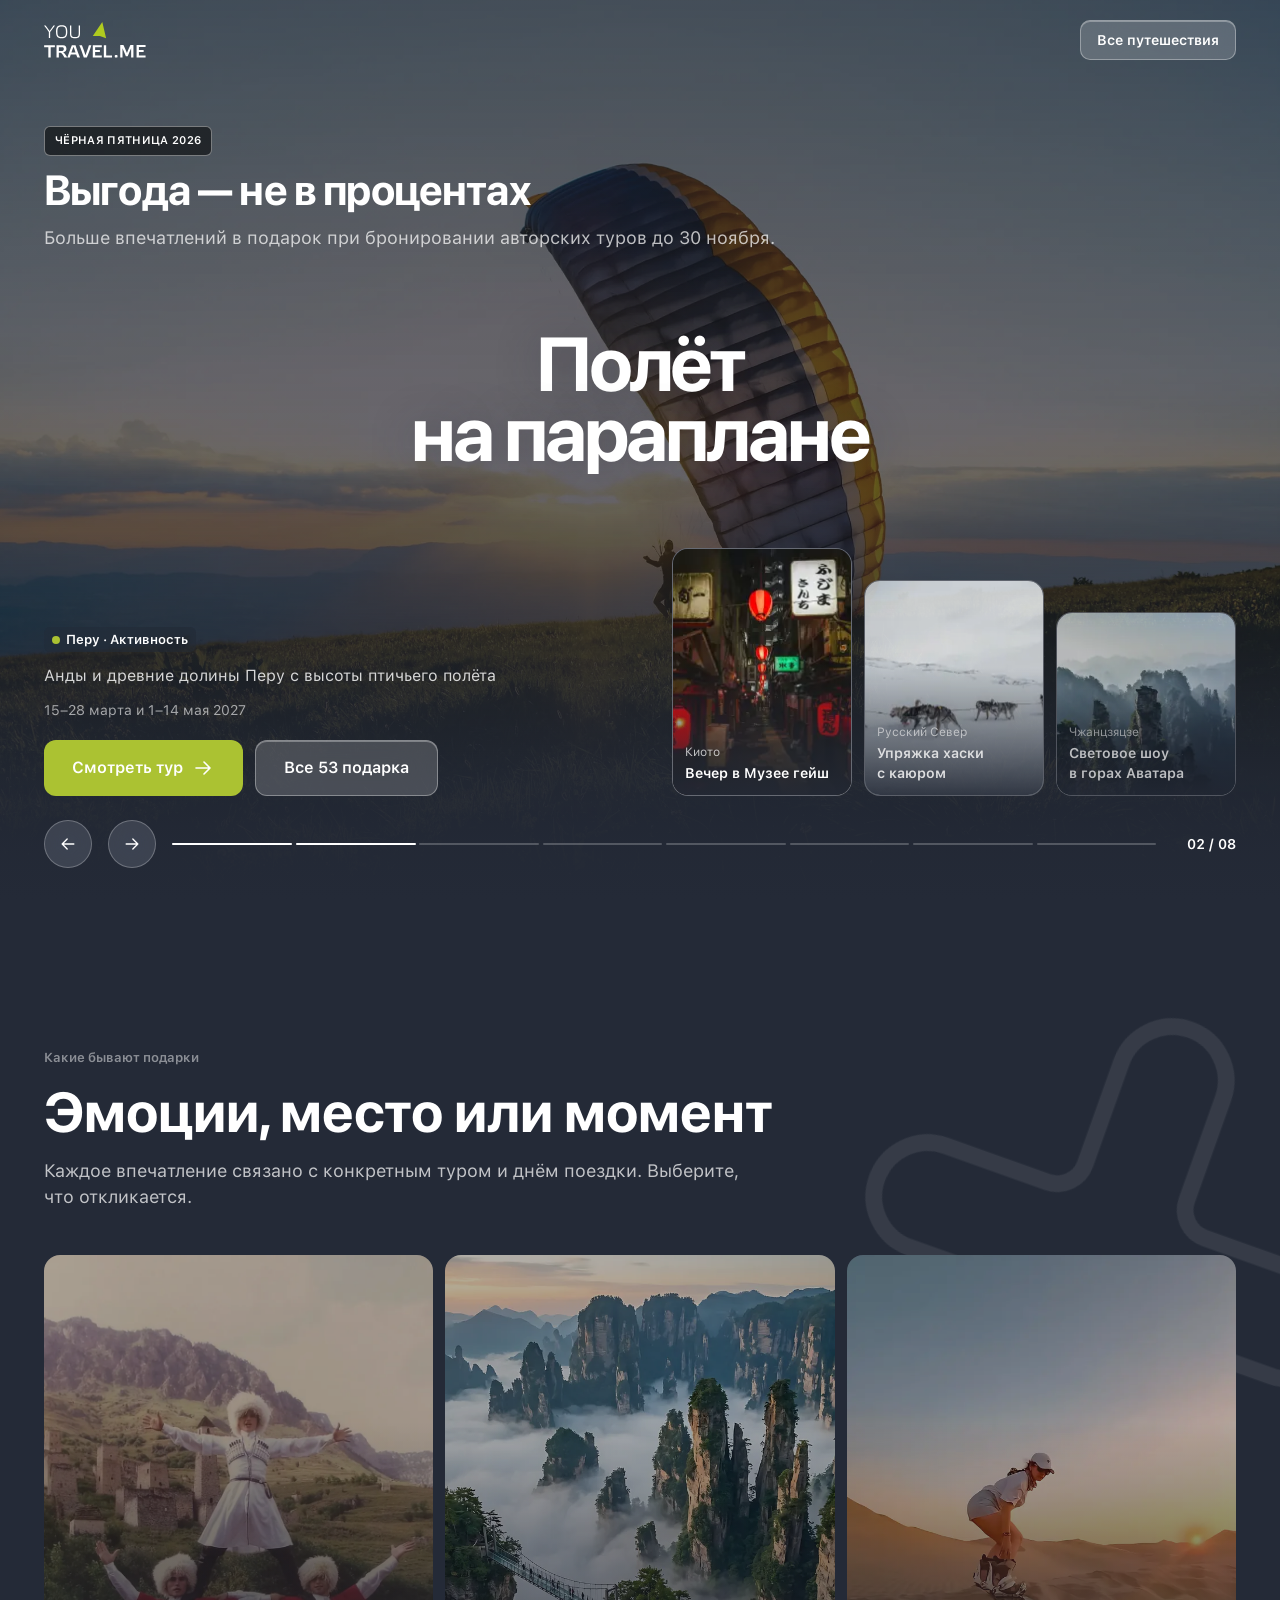
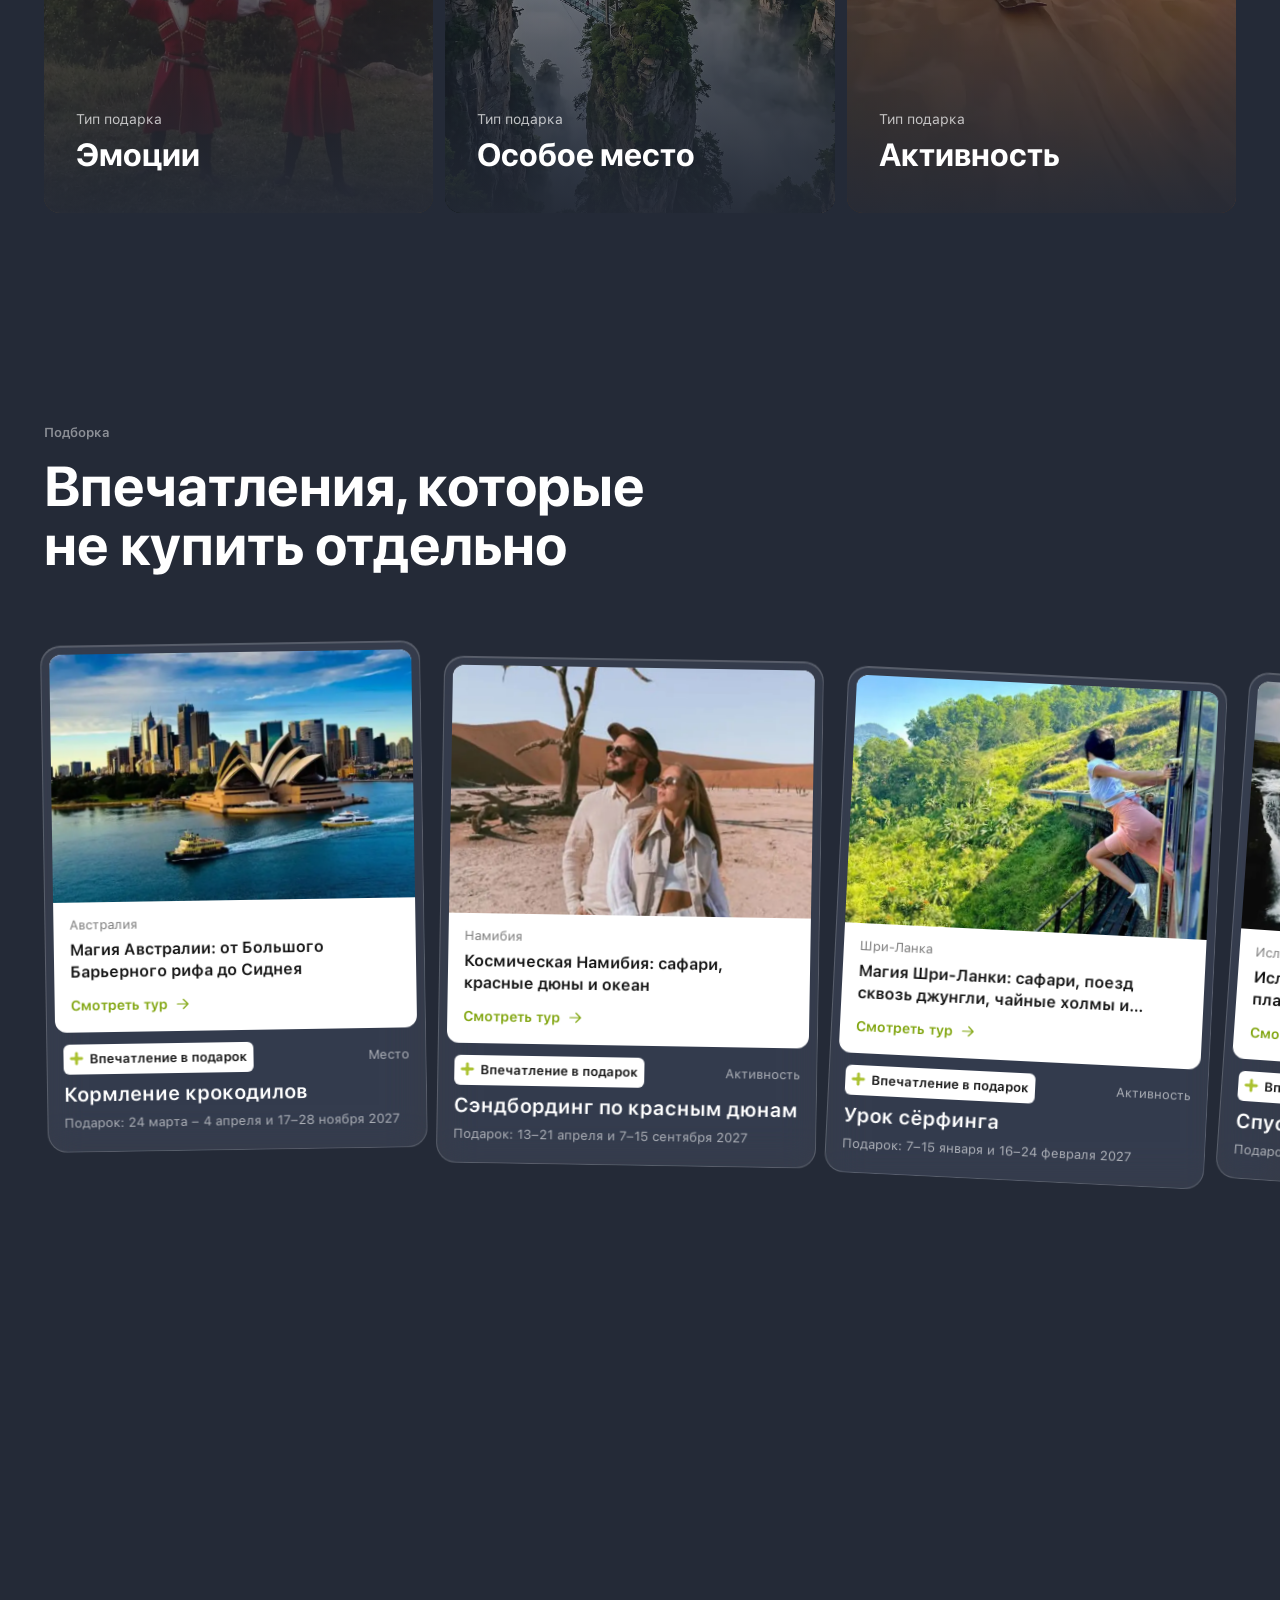
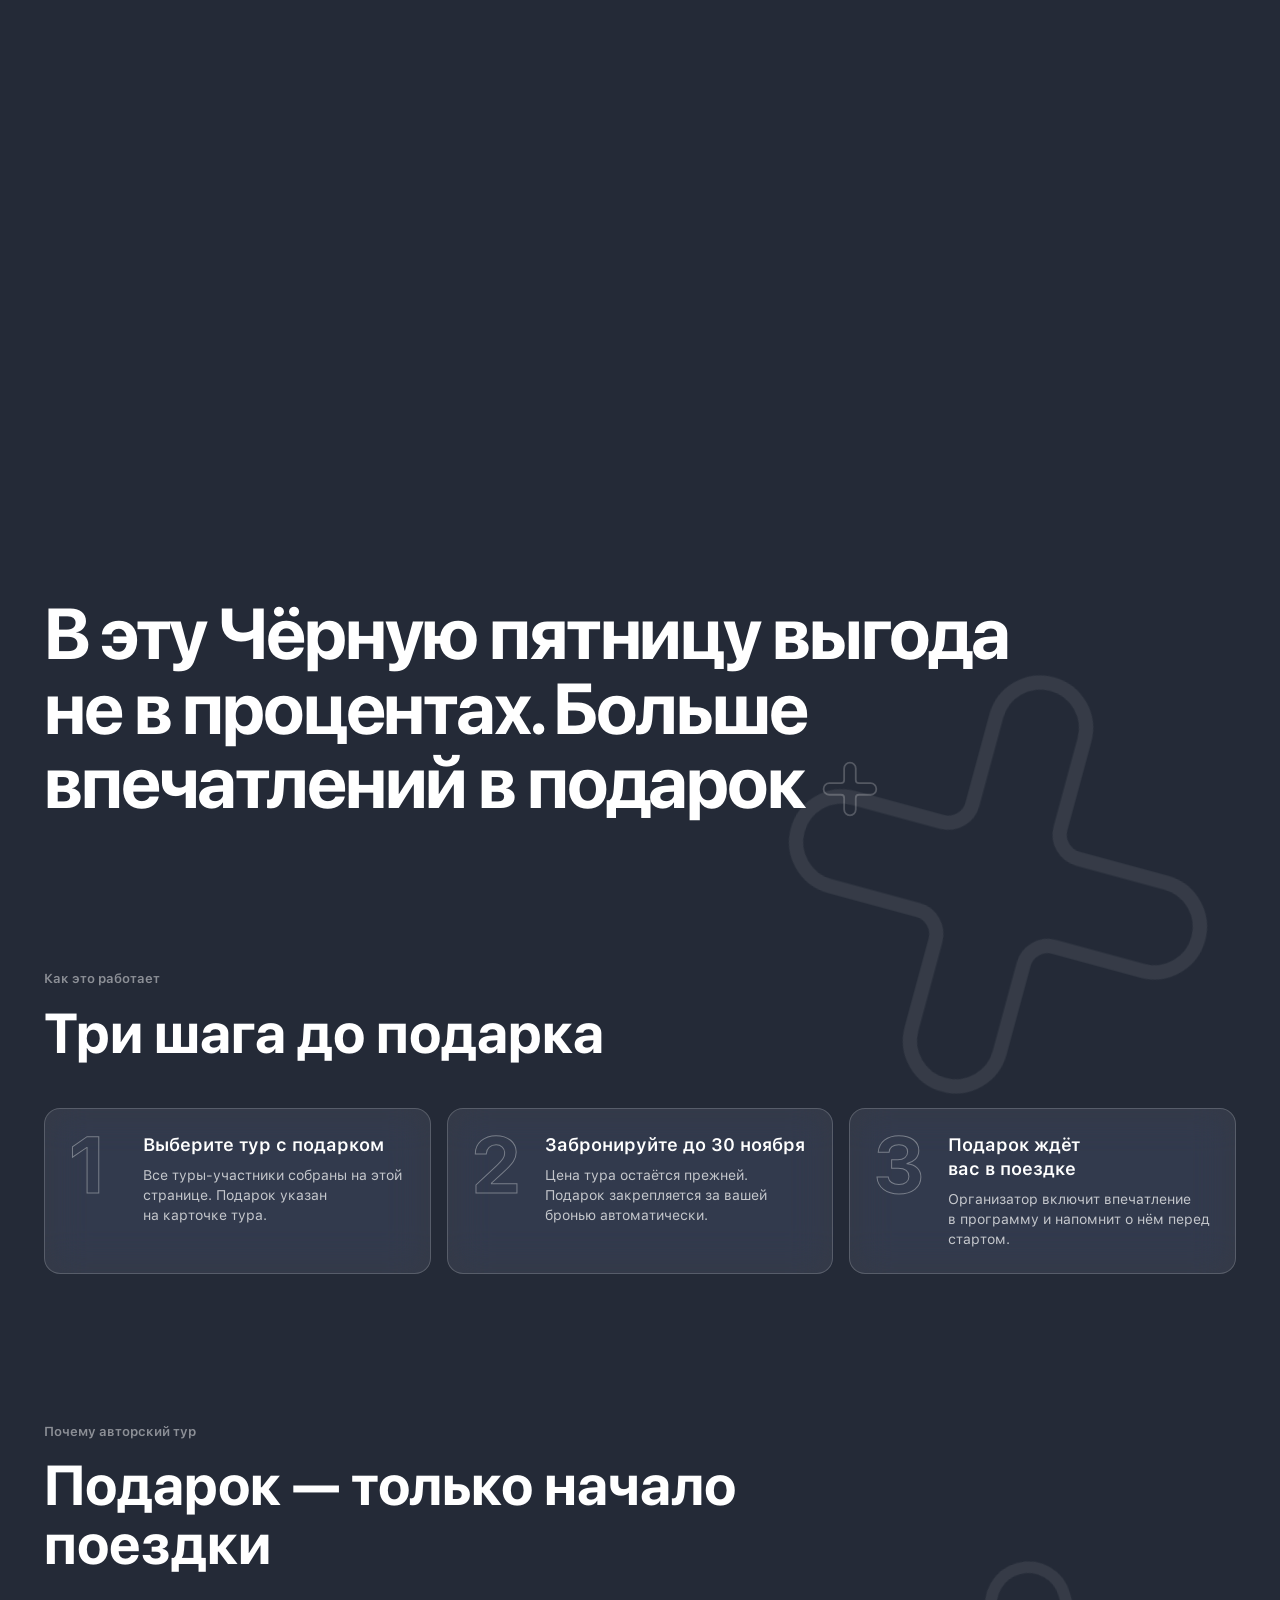
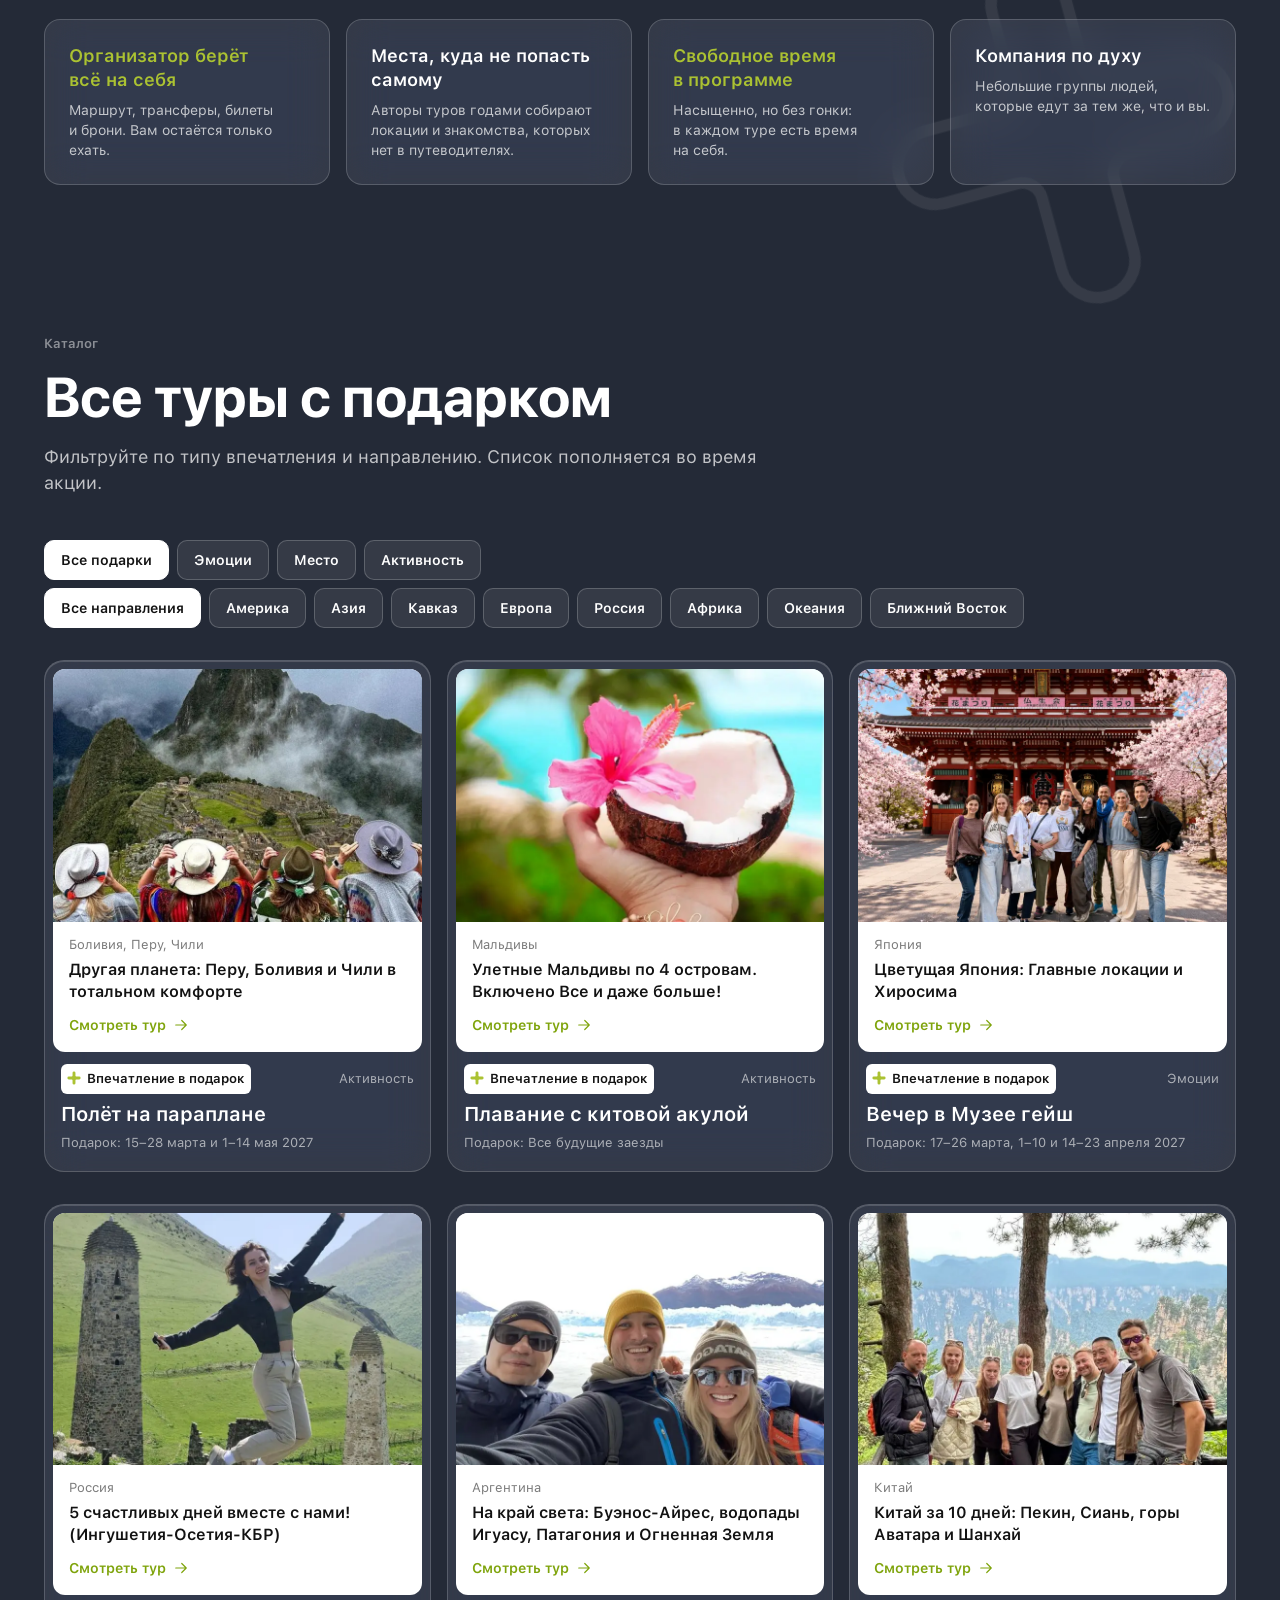
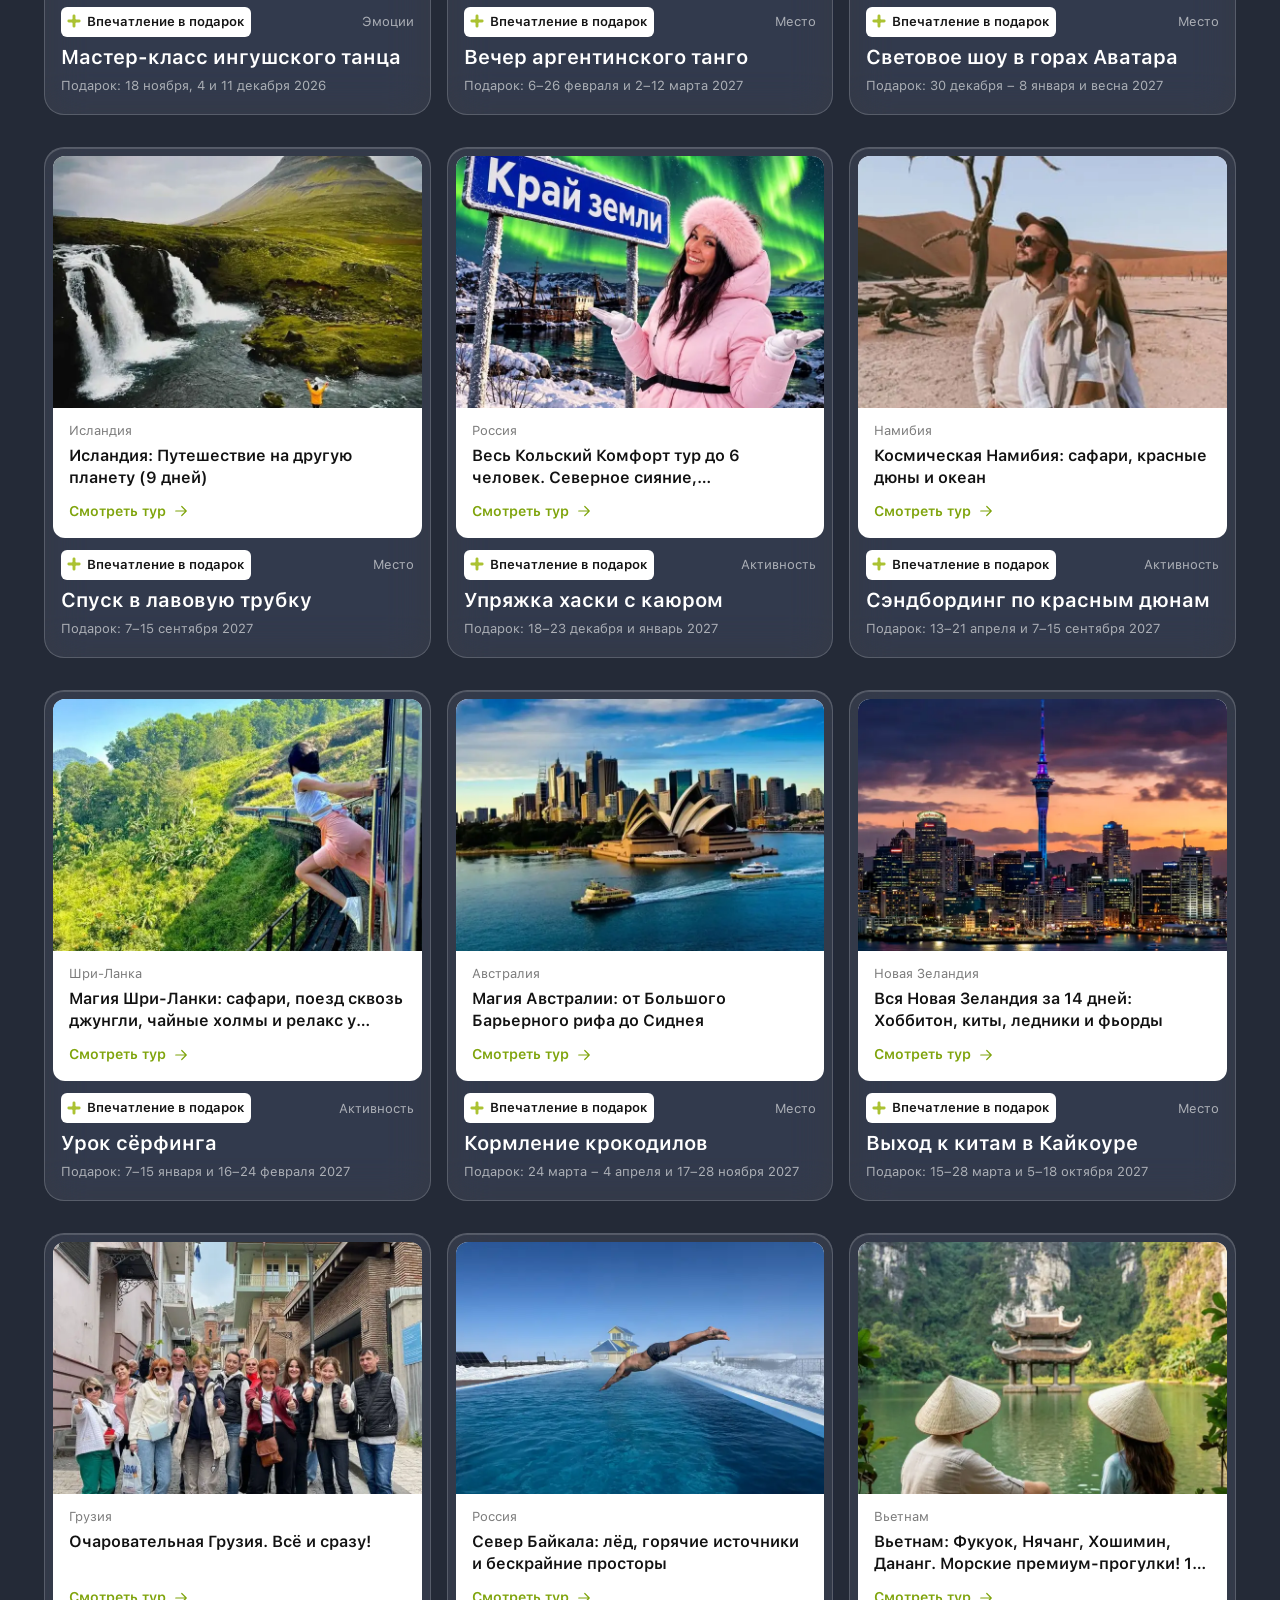
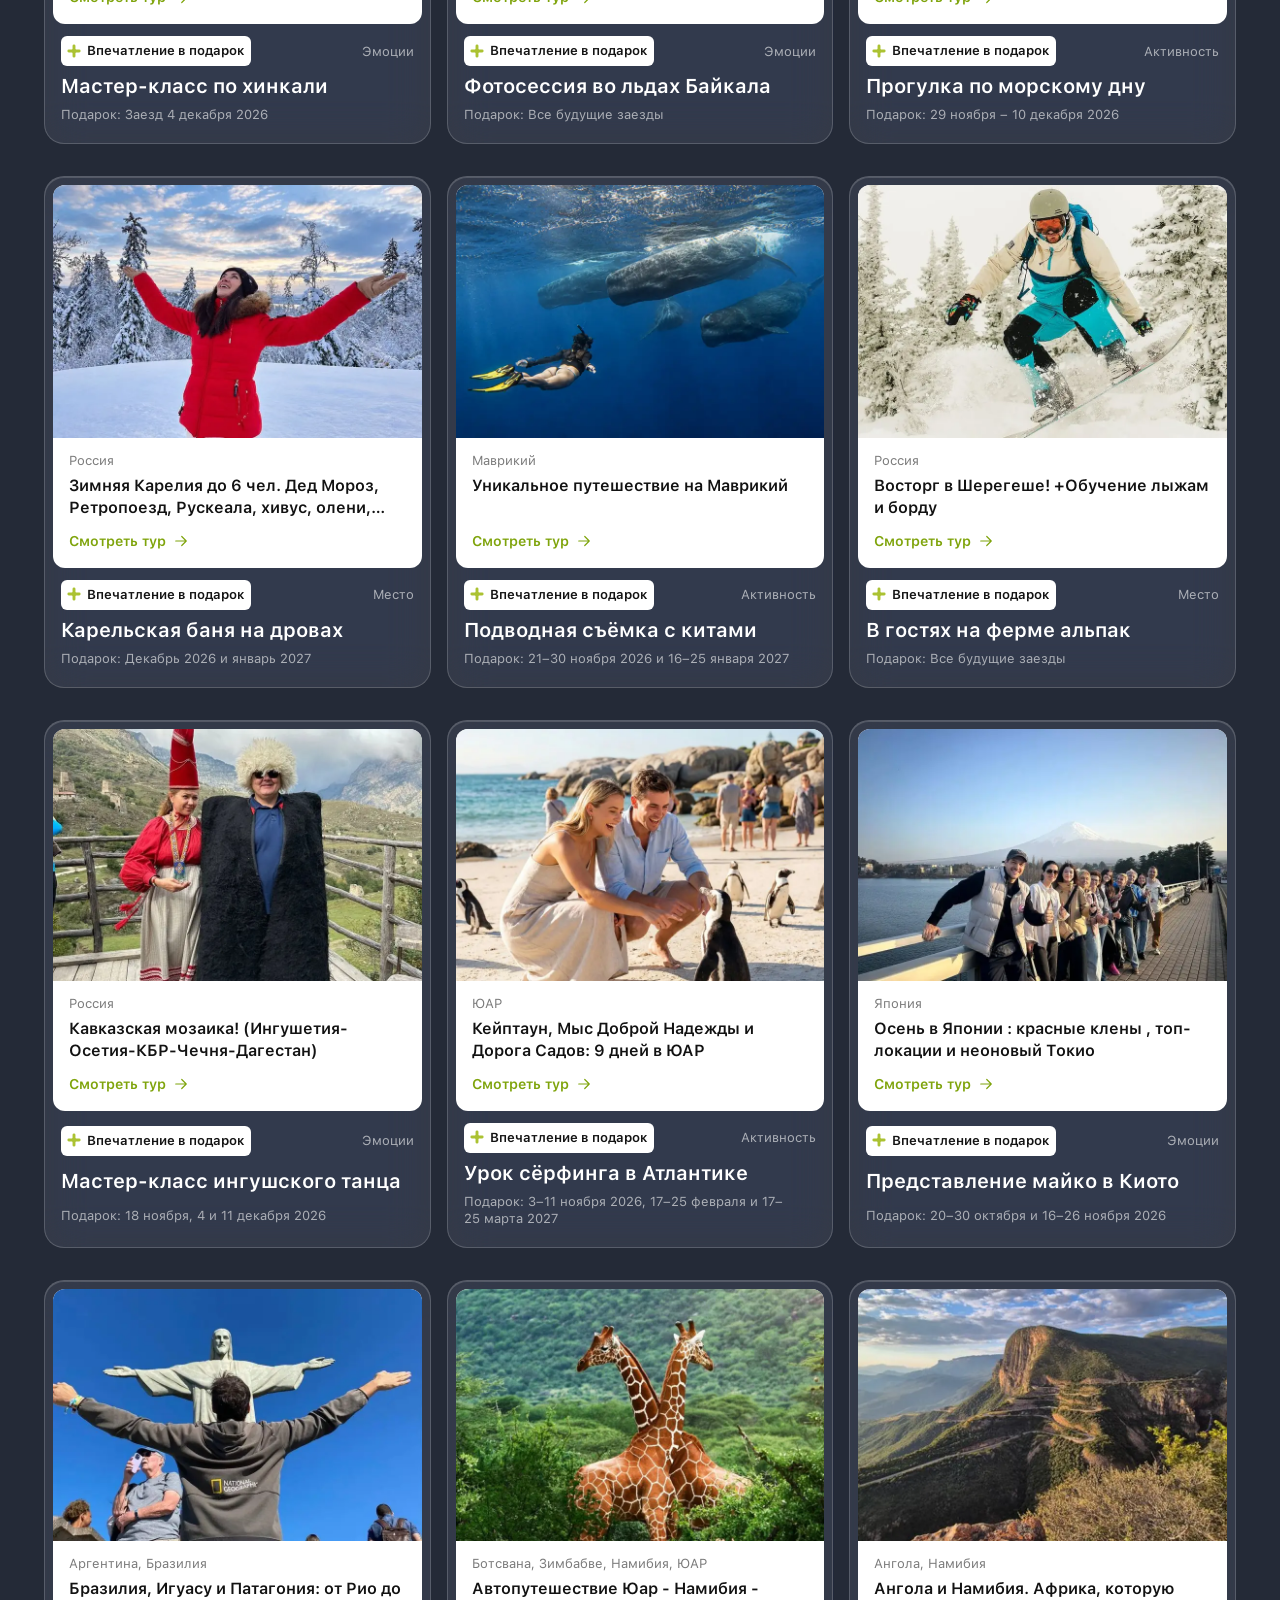
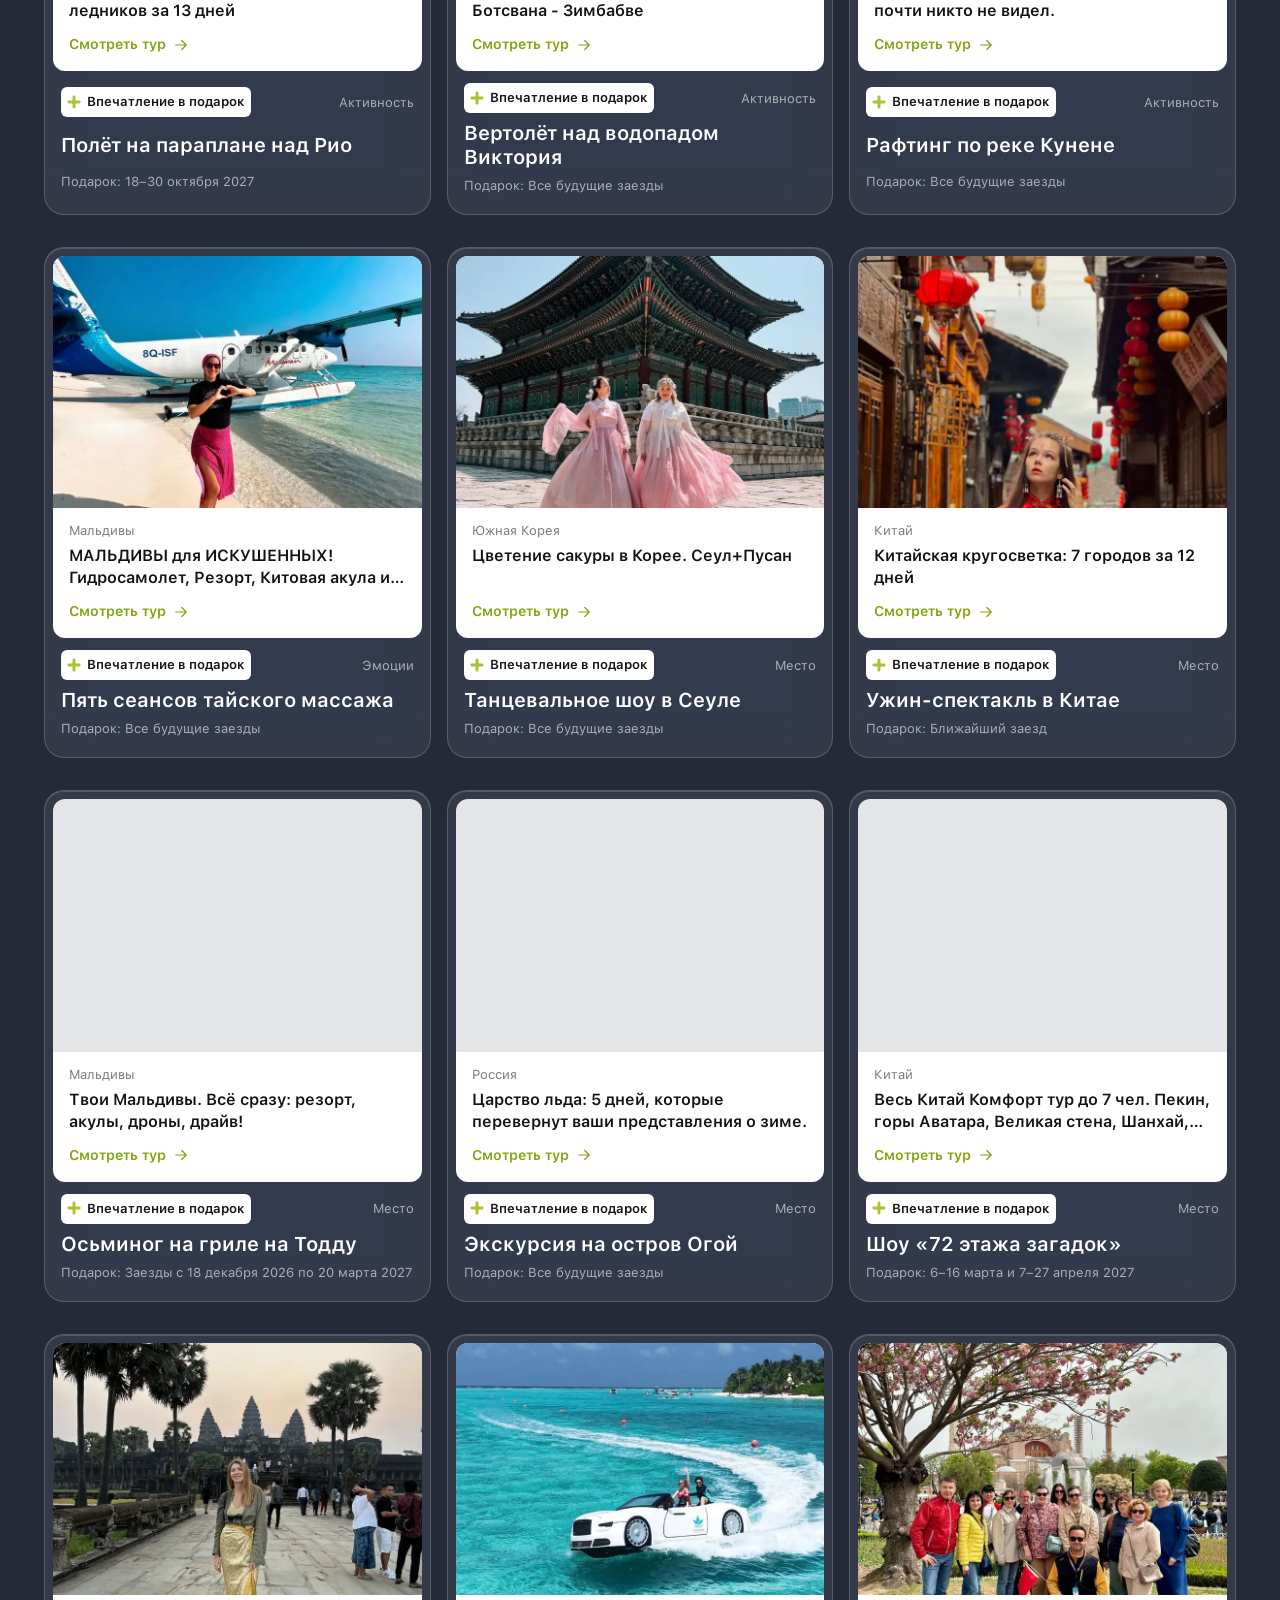
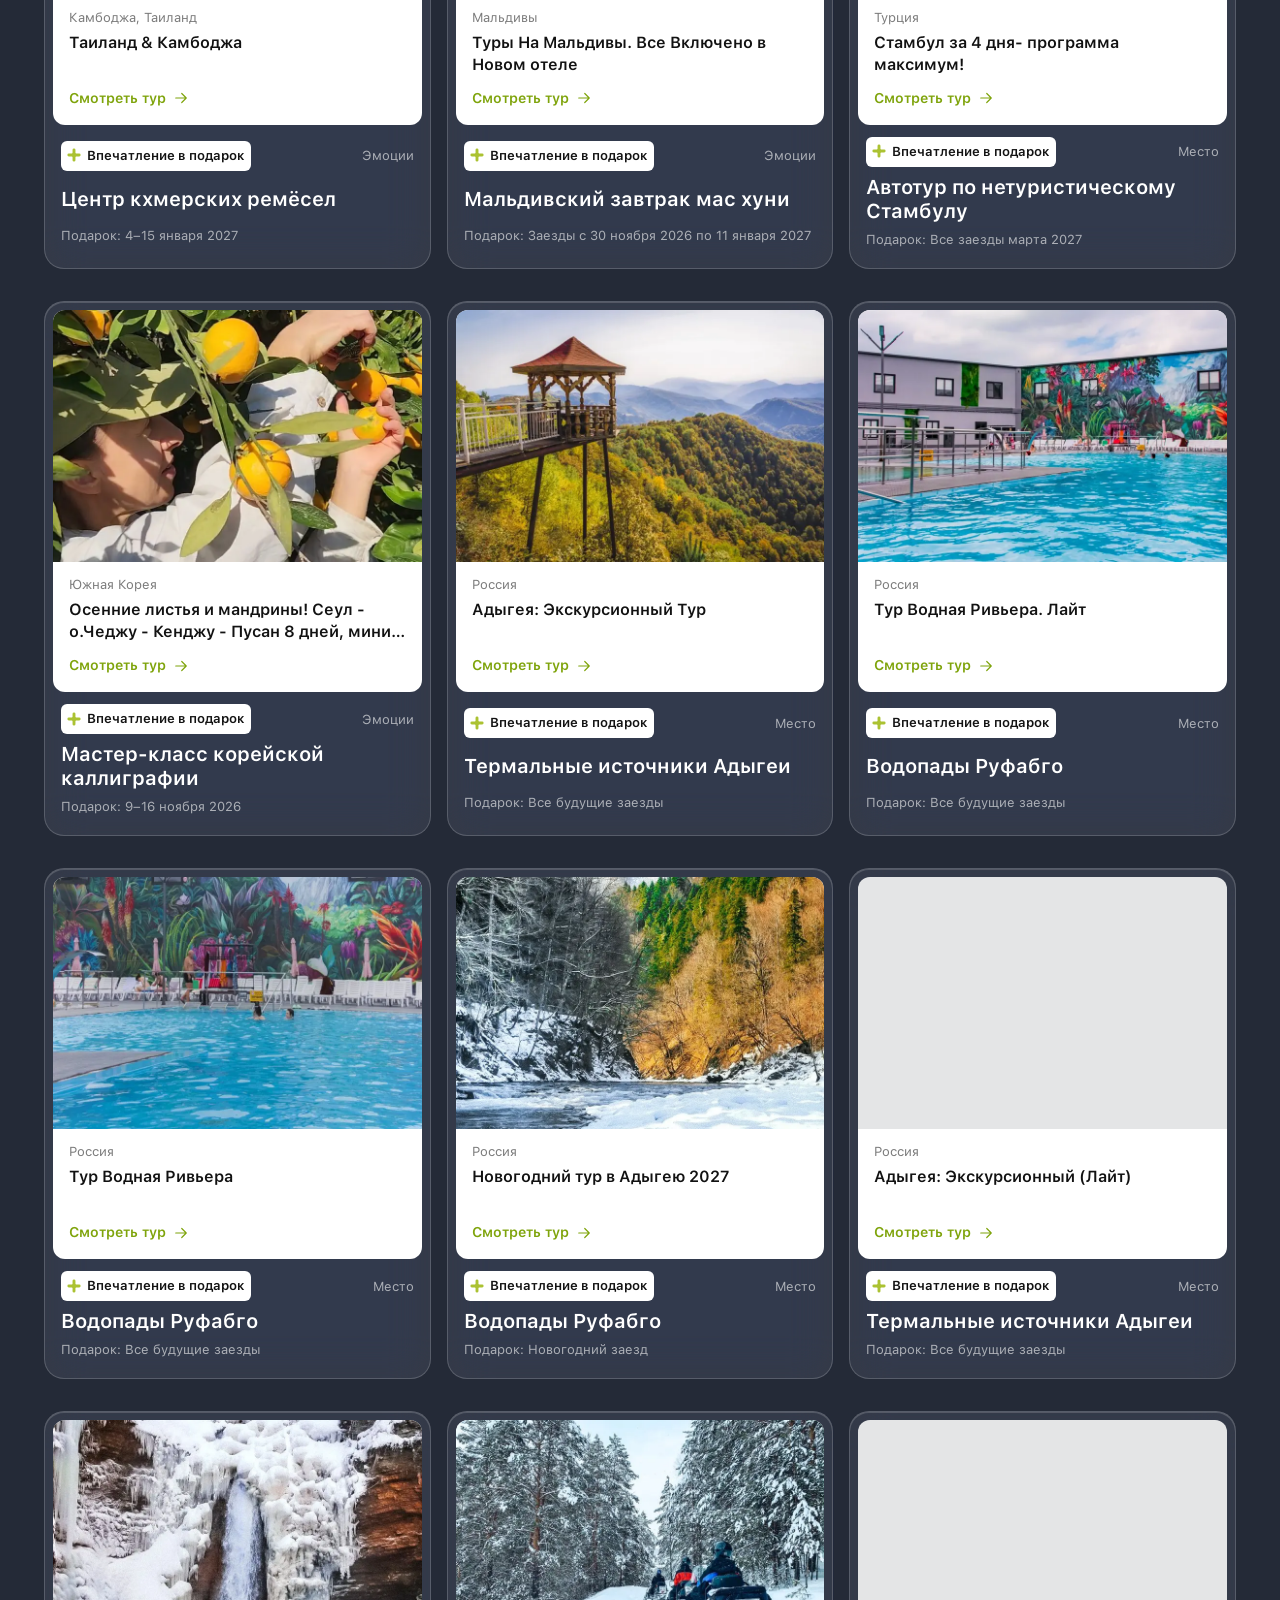
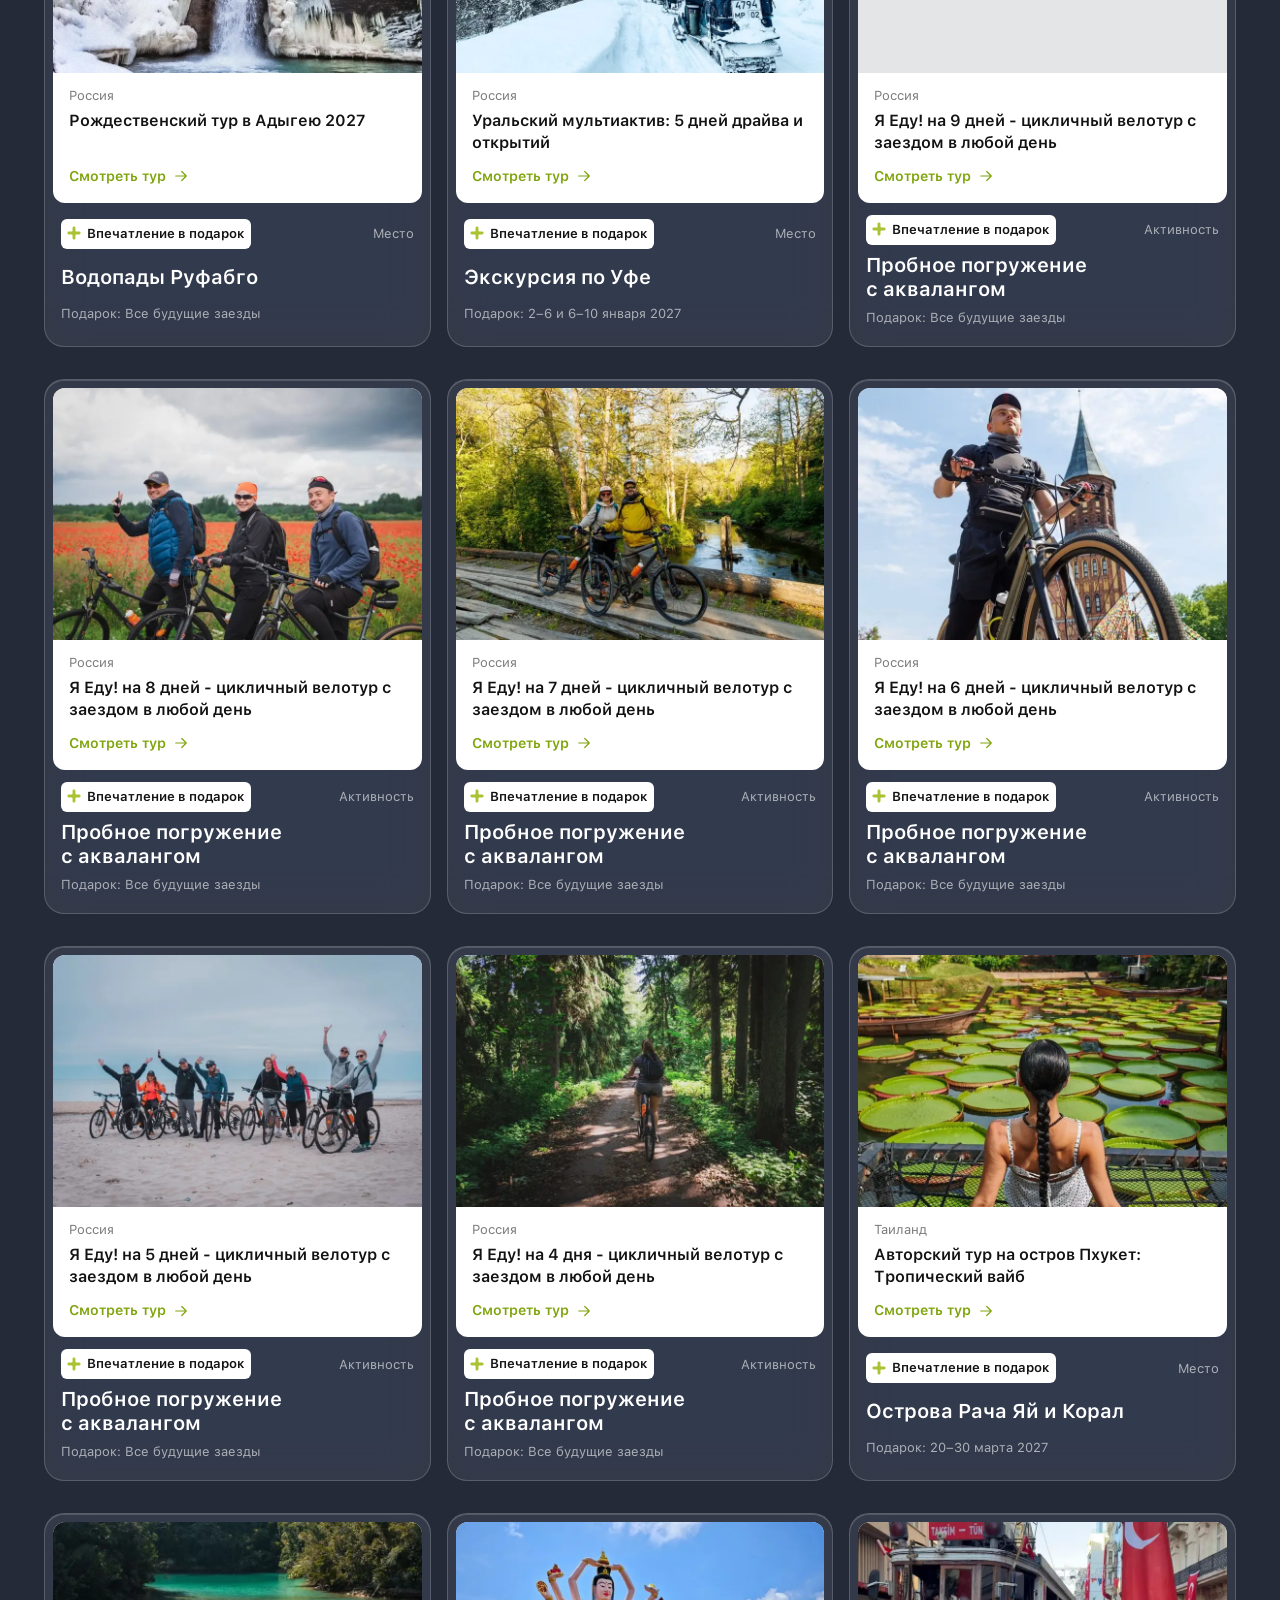
==== commit e6b01179: "Black Friday 2026: стекло карточек всегда; лёгкий режим только для экономии трафика, 2G и ≤2 ГБ памя" ====
--- a/black-friday-2026/index.html
+++ b/black-friday-2026/index.html
@@ -11,17 +11,19 @@
   <meta property="og:image" content="https://youtravel.me/landing/black-friday-2026/assets/promo/whaleshark-h-xl.webp">
   <link rel="icon" href="./assets/favicon.png">
   <script>
-    // Лёгкий режим для слабых устройств и медленной сети: без размытия стекла, параллакса и тяжёлых эффектов.
-    // Включается до первой отрисовки, чтобы браузер сразу рисовал упрощённую версию.
+    // Лёгкий режим только для действительно слабых условий: экономия трафика, 2G, ≤ 2 ГБ памяти.
+    // Выключает движение (параллакс, наклон, приближение фото), стекло карточек не трогает.
+    // «3g» и ≤ 4 ГБ не учитываем: браузер округляет память вниз (6 ГБ → 4) и при первом заходе
+    // часто считает сеть «3g» — из-за этого у многих пропадало стекло на первой загрузке.
     (function () {
       var n = navigator, c = n.connection || {}
-      if (c.saveData || /(^|-)2g|3g/.test(c.effectiveType || '') || (n.deviceMemory && n.deviceMemory <= 4))
+      if (c.saveData || /(^|-)2g$/.test(c.effectiveType || '') || (n.deviceMemory && n.deviceMemory <= 2))
         document.documentElement.classList.add('bf-lite')
     })()
   </script>
   <link rel="preload" as="font" type="font/woff2" href="./assets/fonts/sf-pro-display-700.woff2" crossorigin>
   <link rel="preload" as="font" type="font/woff2" href="./assets/fonts/sf-pro-text-400.woff2" crossorigin>
-  <link rel="stylesheet" href="./styles.css?v=dbe0cf0a67">
+  <link rel="stylesheet" href="./styles.css?v=1a8c58e536">
   <script defer src="./script.js?v=3549386680"></script>
 </head>
 <body class="bf-page">
--- a/black-friday-2026/styles.css
+++ b/black-friday-2026/styles.css
@@ -549,13 +549,10 @@
 .bf-partners__btn { width: 100%; min-width: 0; min-height: 48px; padding: 0 16px; font-size: 15px; white-space: normal; }
 @media (prefers-reduced-motion: reduce) { .bf-partners__more, .bf-partners__toggle i { transition: none; } }
 
-/* ─── Лёгкий режим (класс ставится в <head>: мало памяти, экономия трафика, 2G/3G) ───
-   Размытие под карточками — самый дорогой эффект для слабой видеокарты: на тёмном фоне его почти не видно,
-   поэтому карточки получают чуть более плотную заливку вместо blur. На фото главного экрана стекло остаётся —
-   там оно читается и элементов мало. Медленное приближение фото главного экрана выключено. */
-html.bf-lite .bf-card,
-html.bf-lite .bf-gift { backdrop-filter: none; -webkit-backdrop-filter: none; background: rgba(var(--white), .1); }
-html.bf-lite .bf-gift:hover { background: rgba(var(--white), .12); }
+/* ─── Лёгкий режим (класс ставится в <head>: экономия трафика, 2G, ≤ 2 ГБ памяти) ───
+   Стекло карточек остаётся всегда — это часть фирменного вида. Раньше лёгкий режим его выключал,
+   а браузер при первом заходе часто считает сеть «3g», и пользователи видели карточки без стекла.
+   Выключаем только движение: медленное приближение фото главного экрана, параллакс и наклон (script.js). */
 html.bf-lite .bf-hero__layer.is-on img { animation: none; }
 html.bf-lite .bf-plus-bg,
 html.bf-lite .bf-final__box img { will-change: auto; }
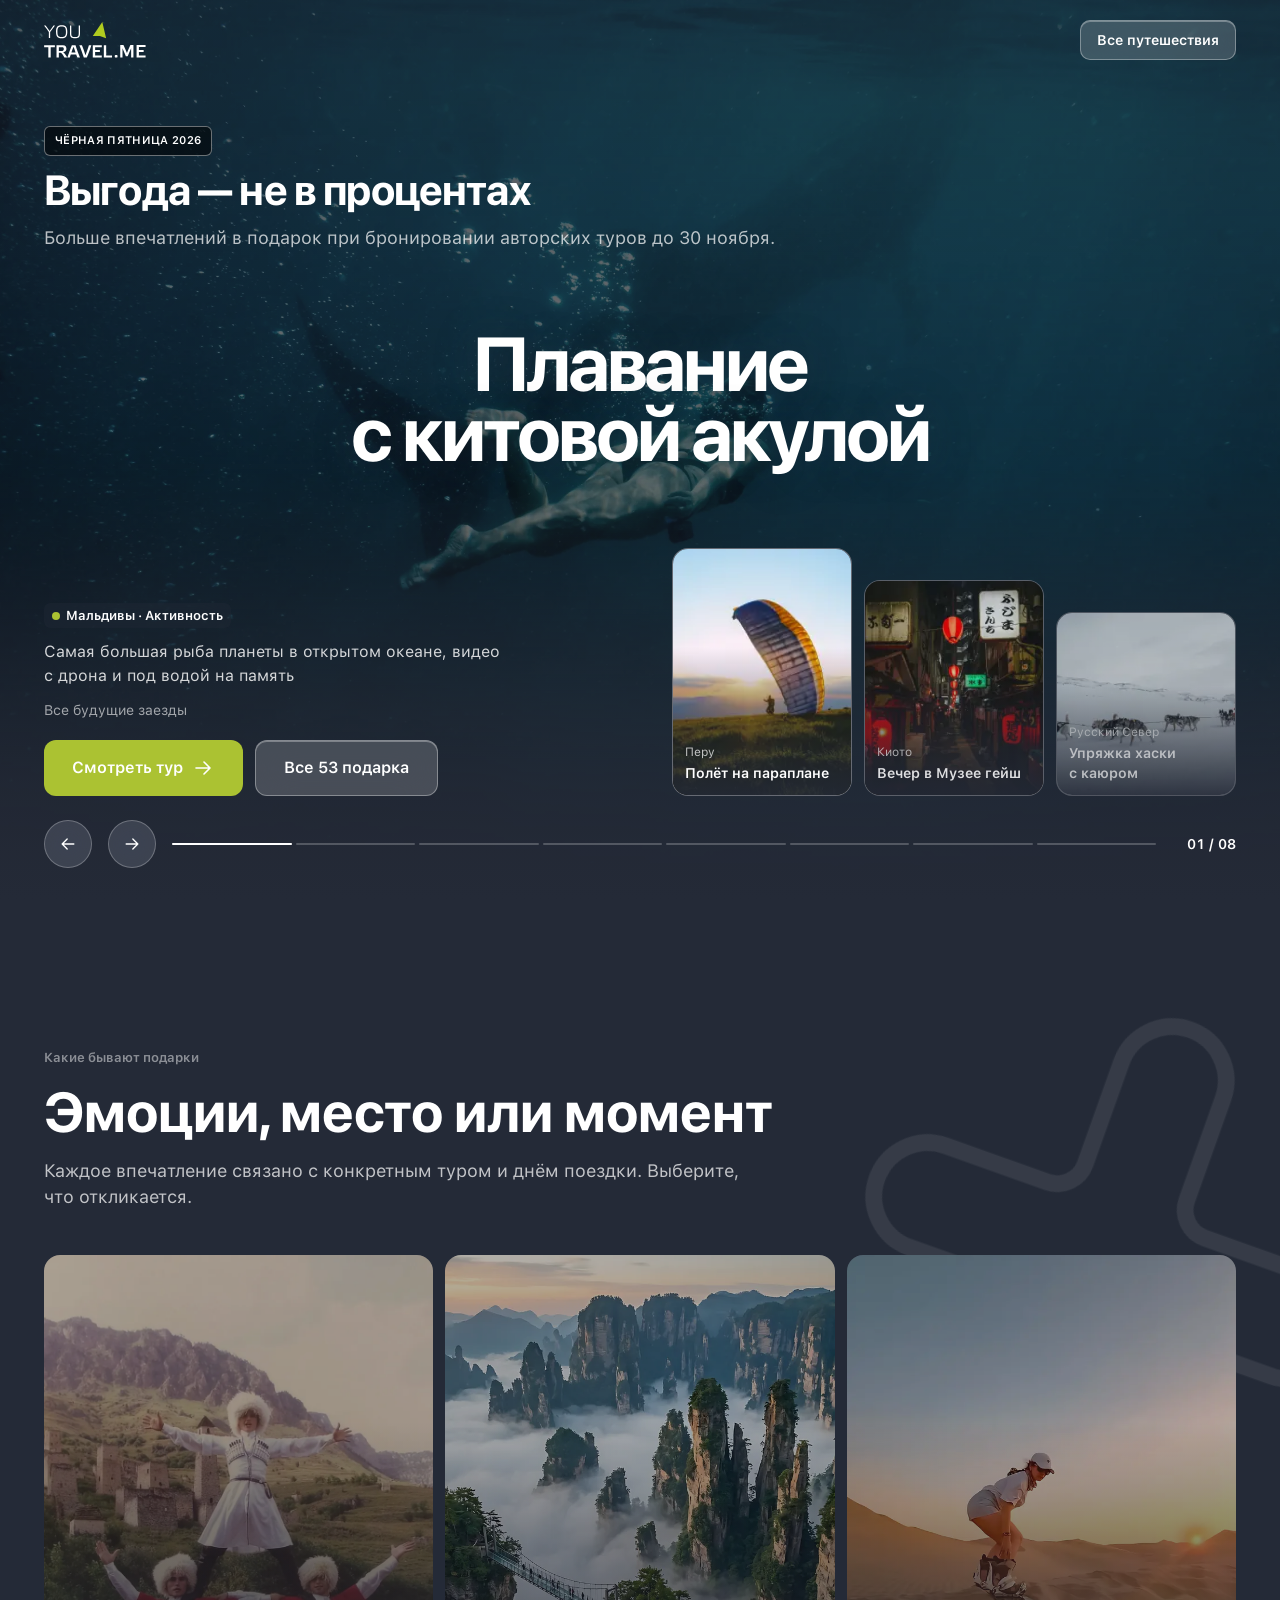
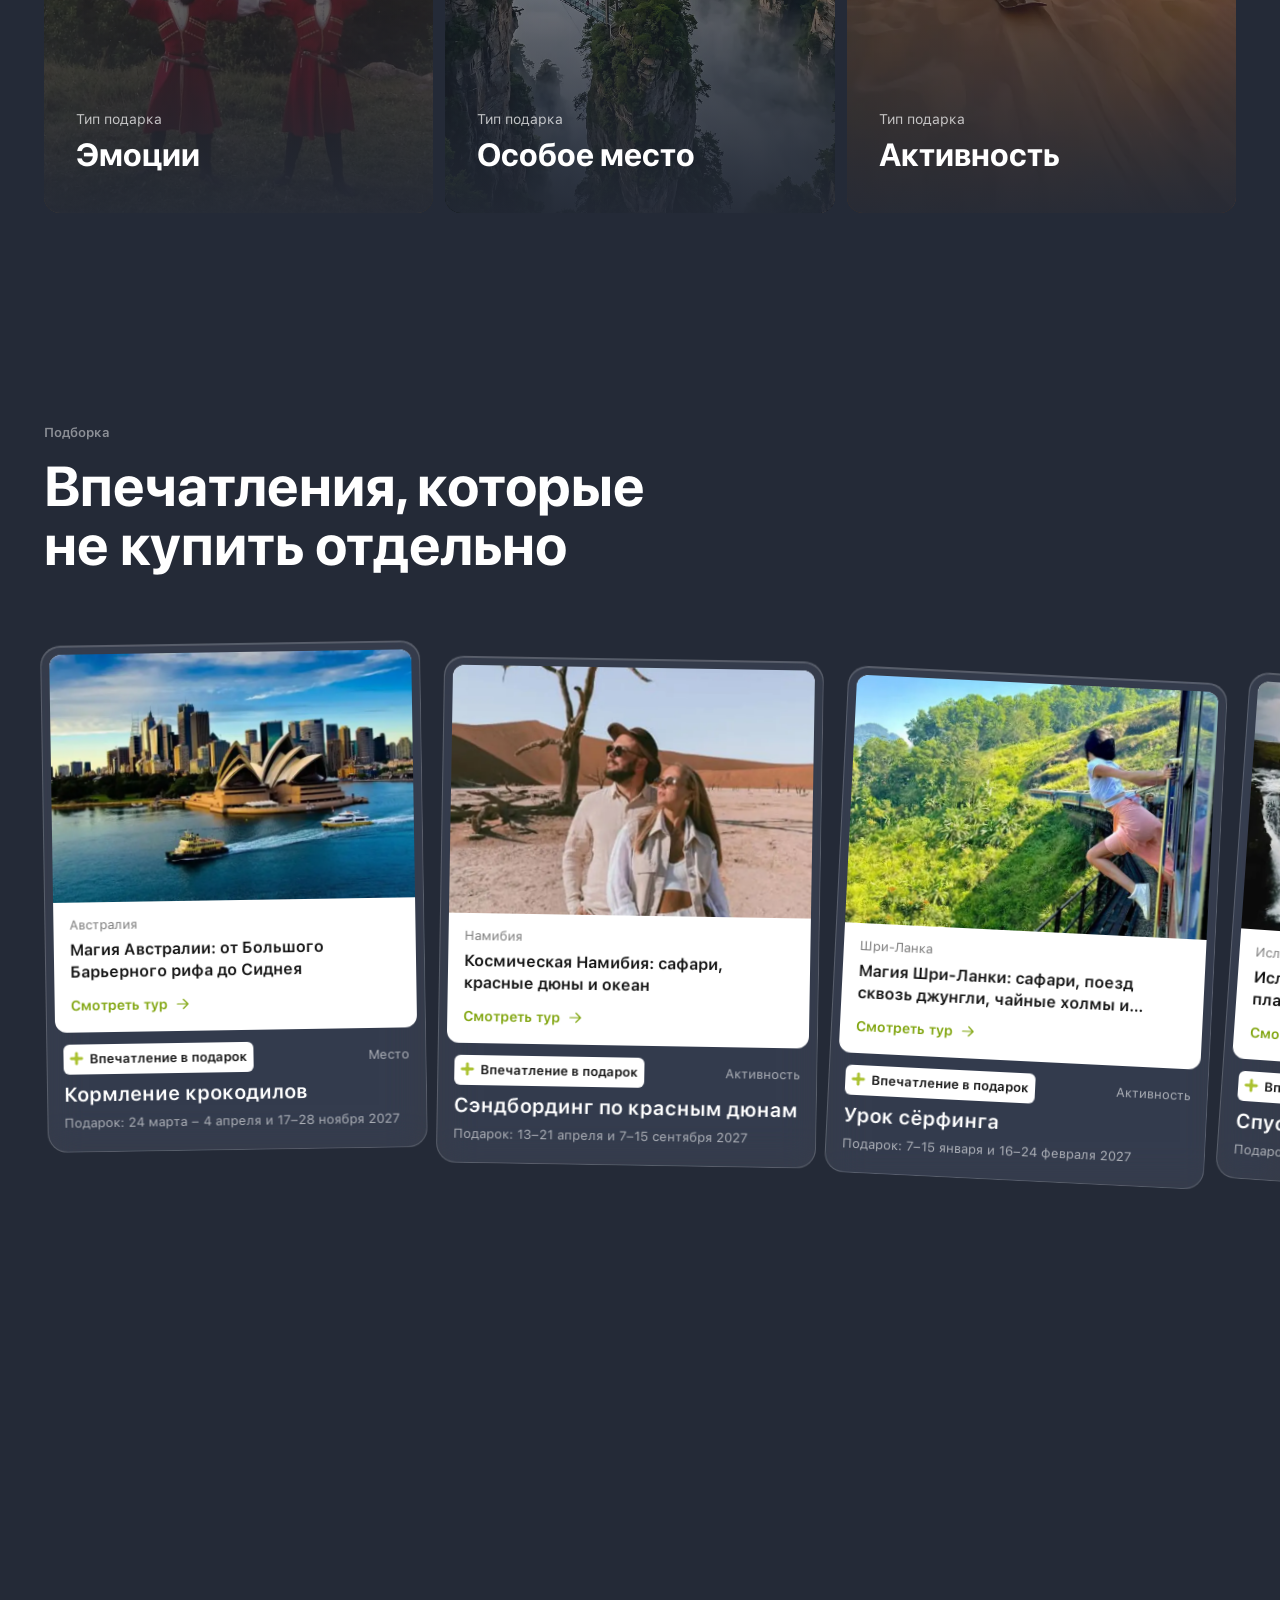
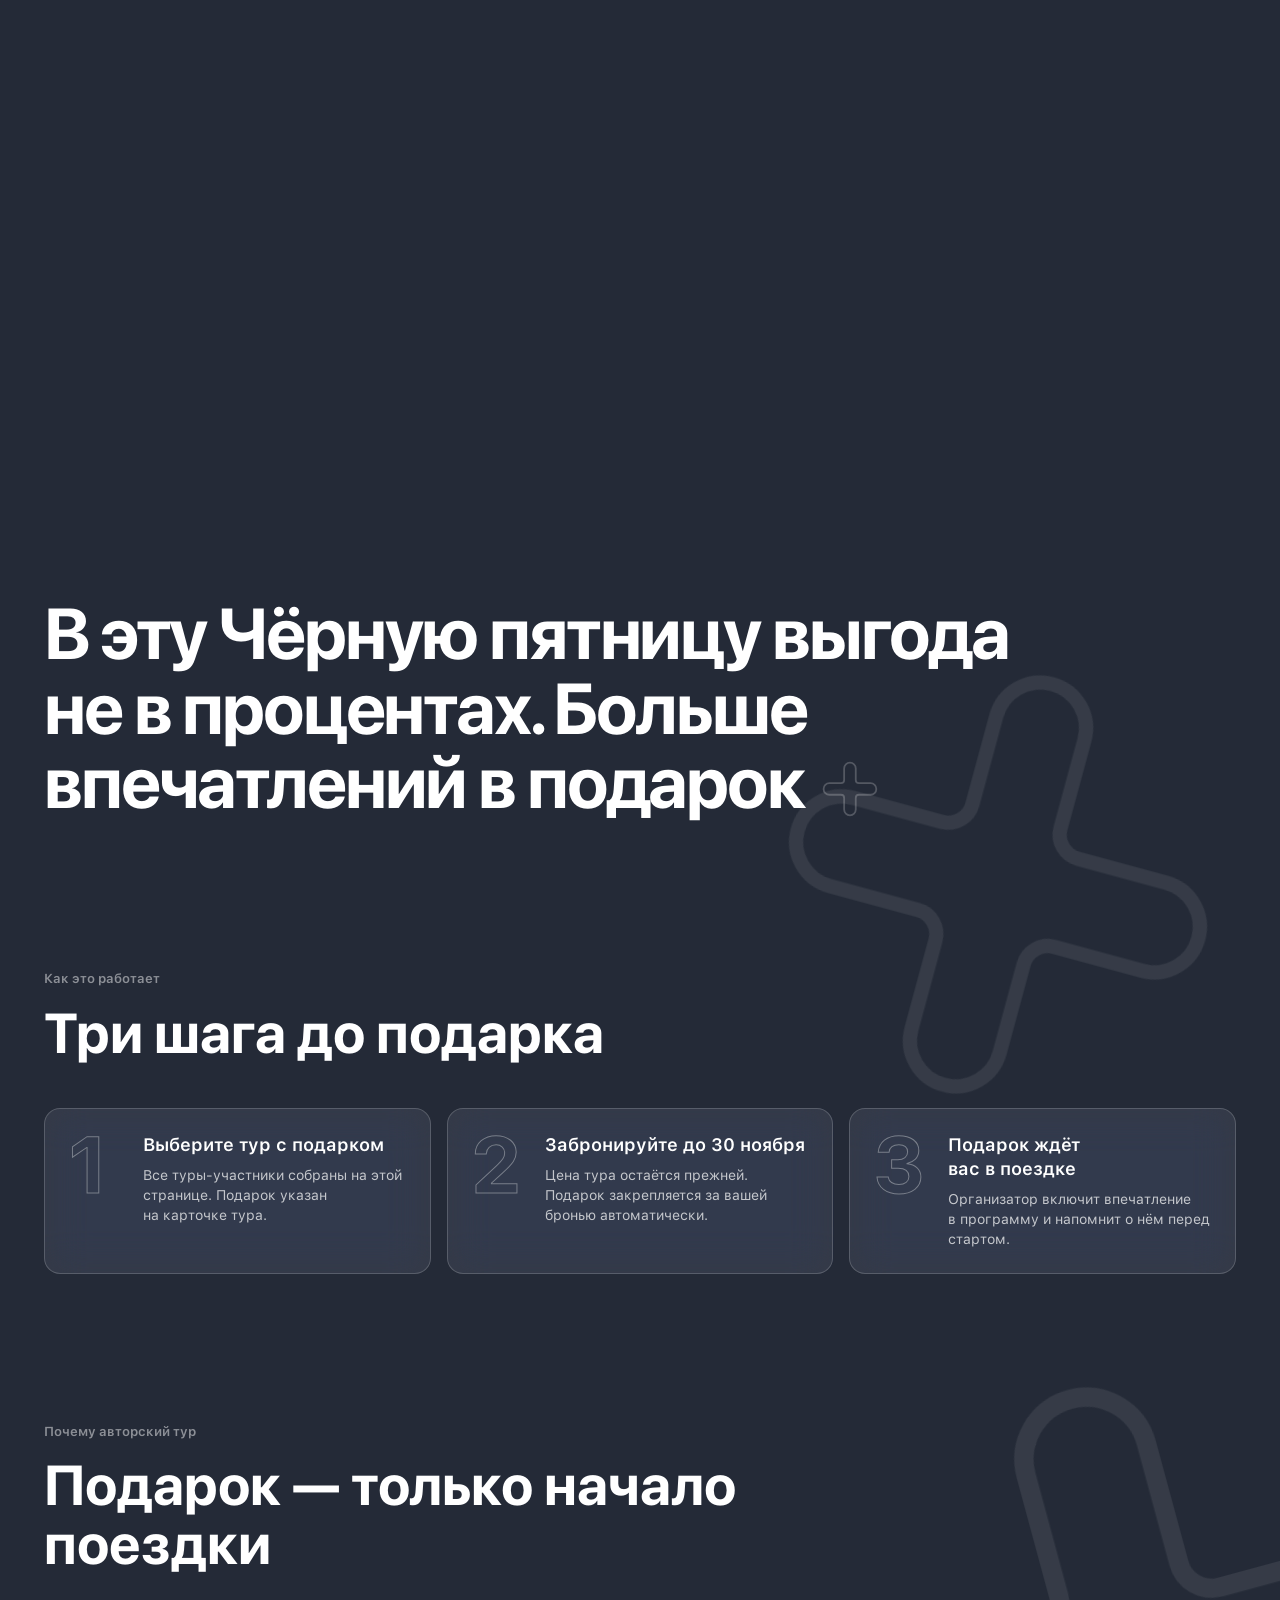
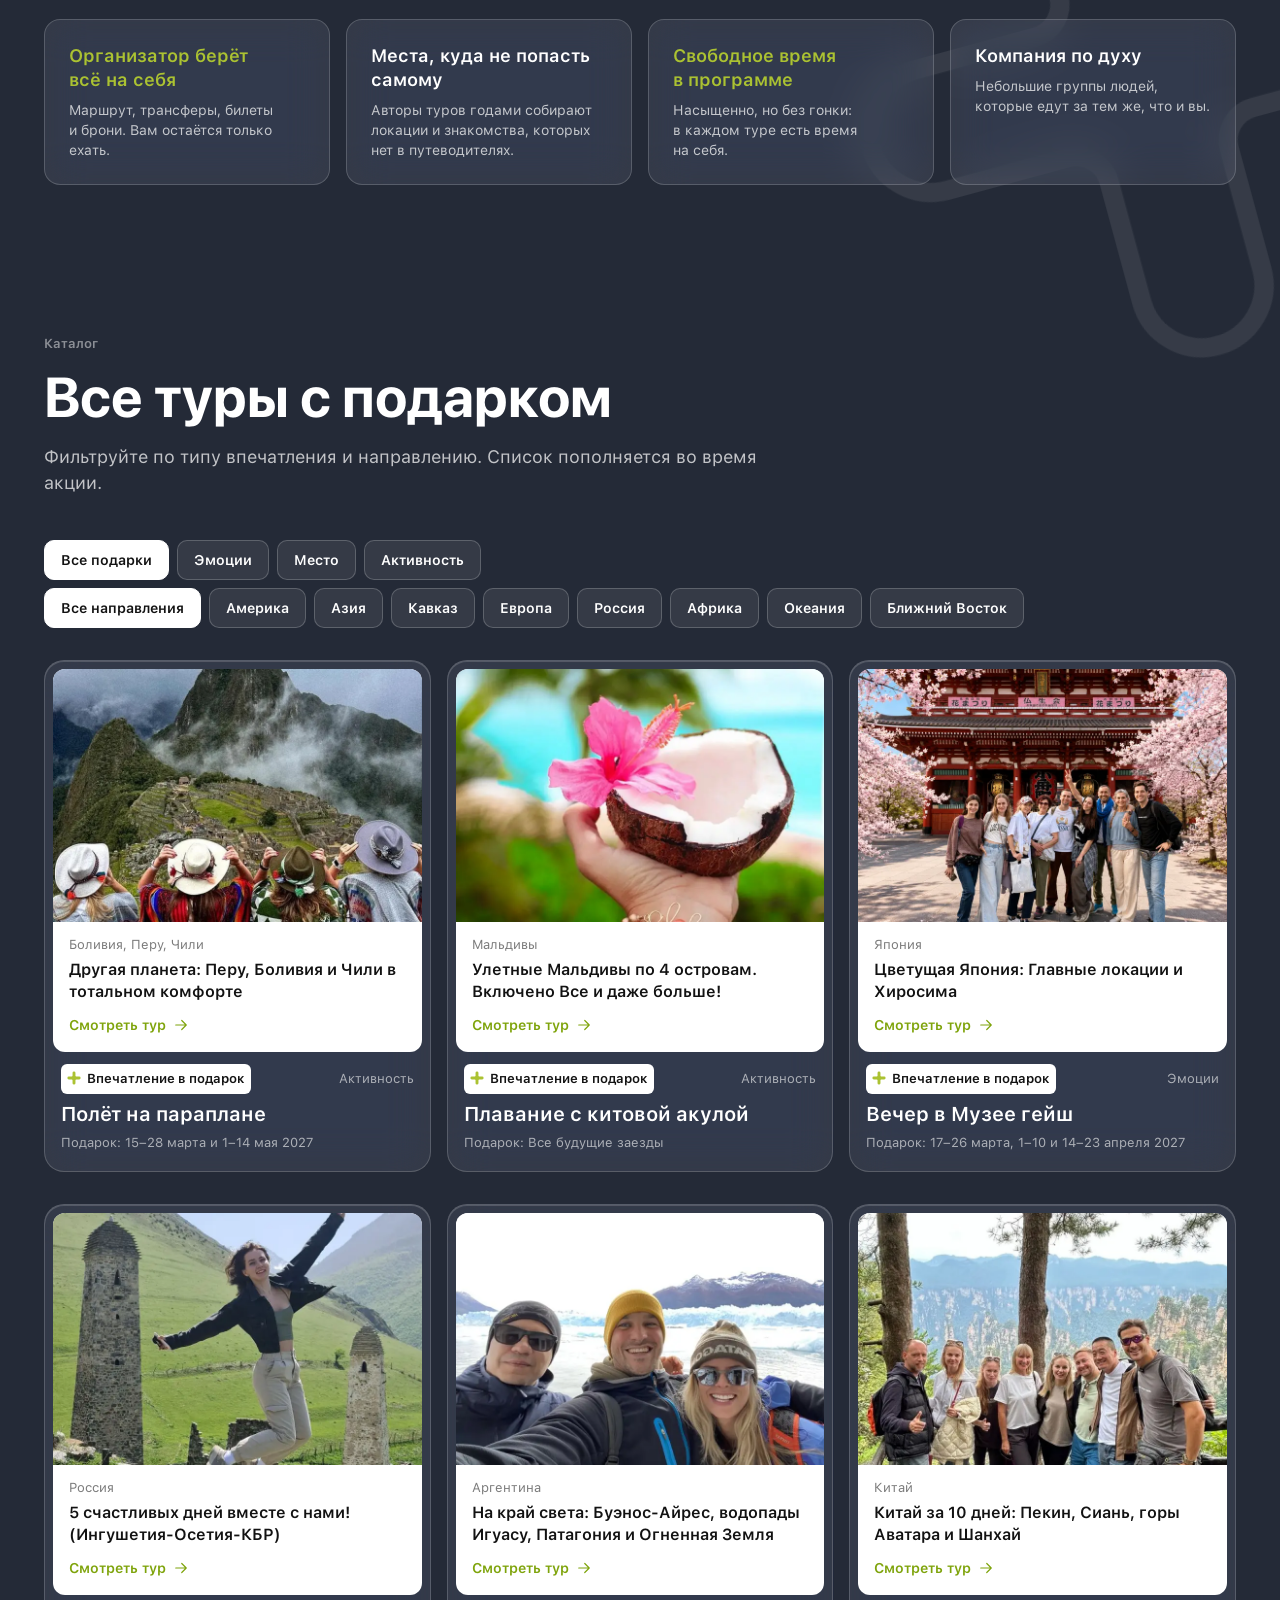
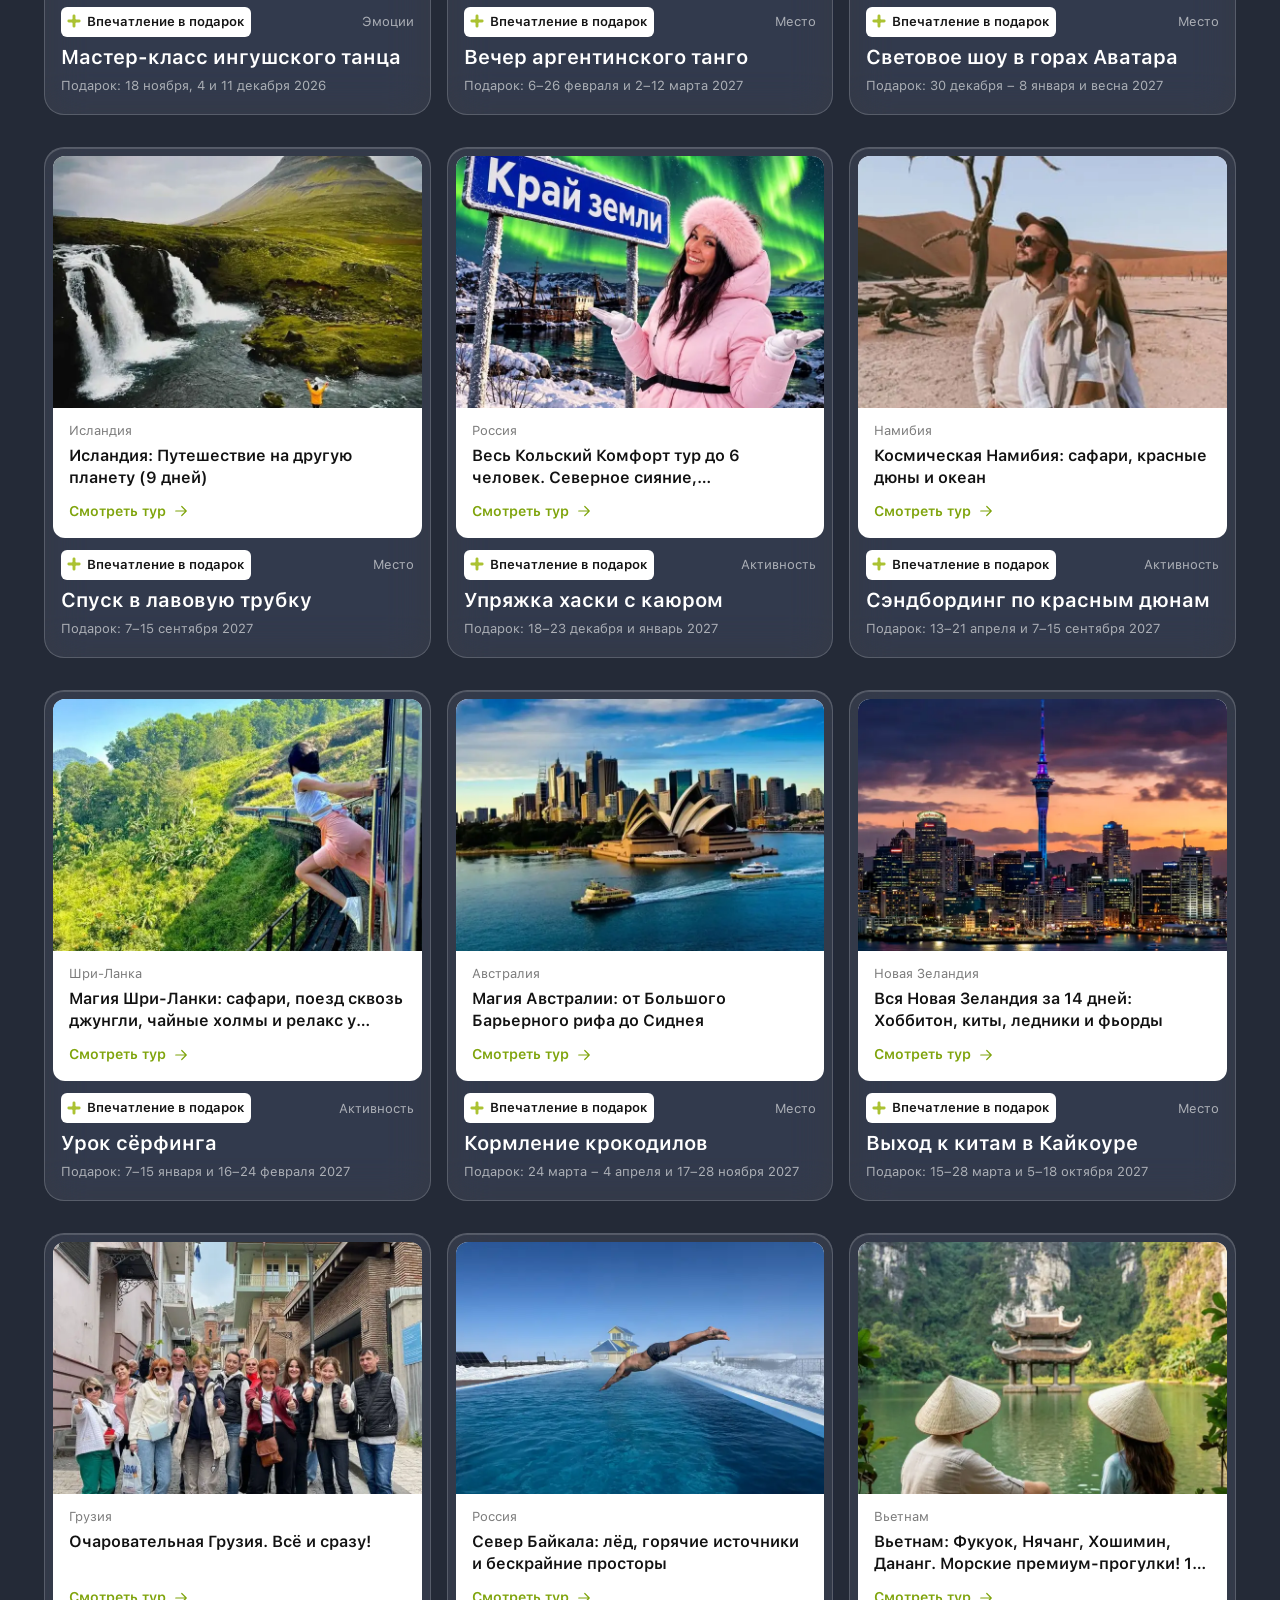
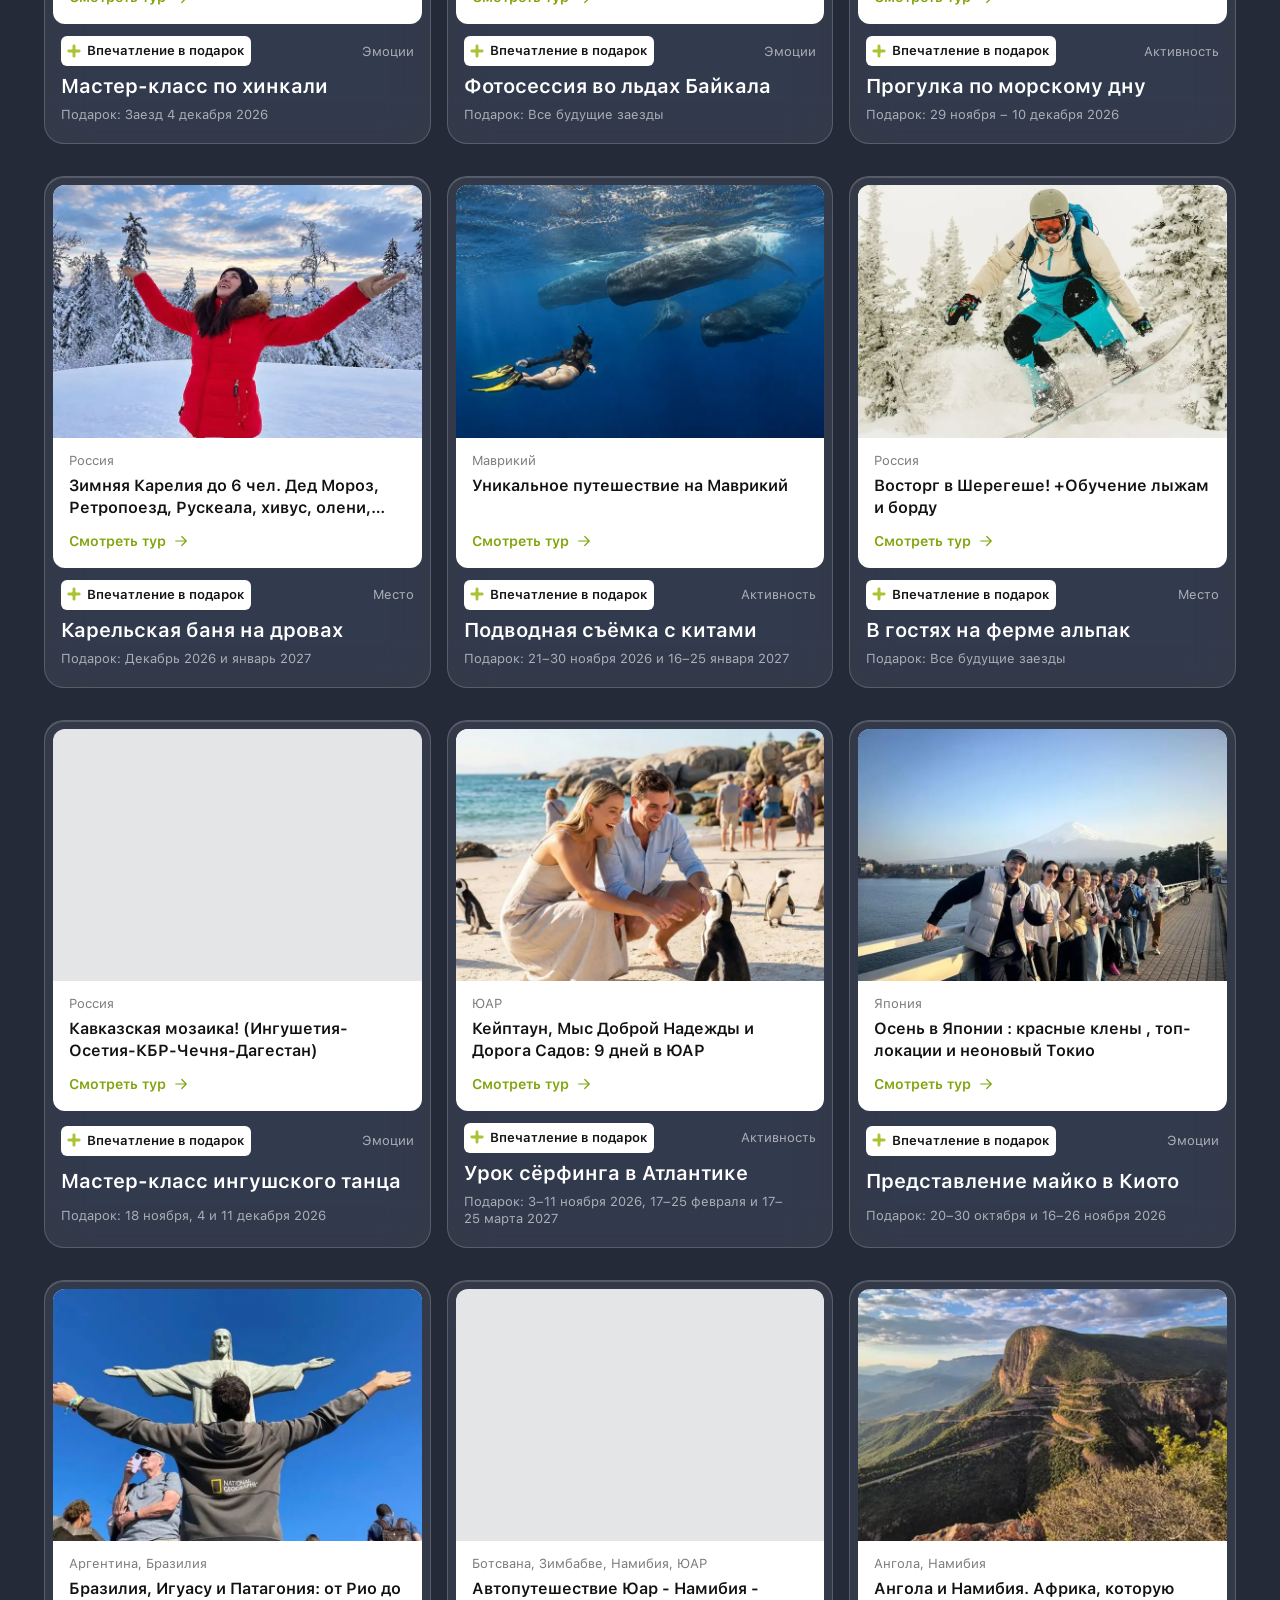
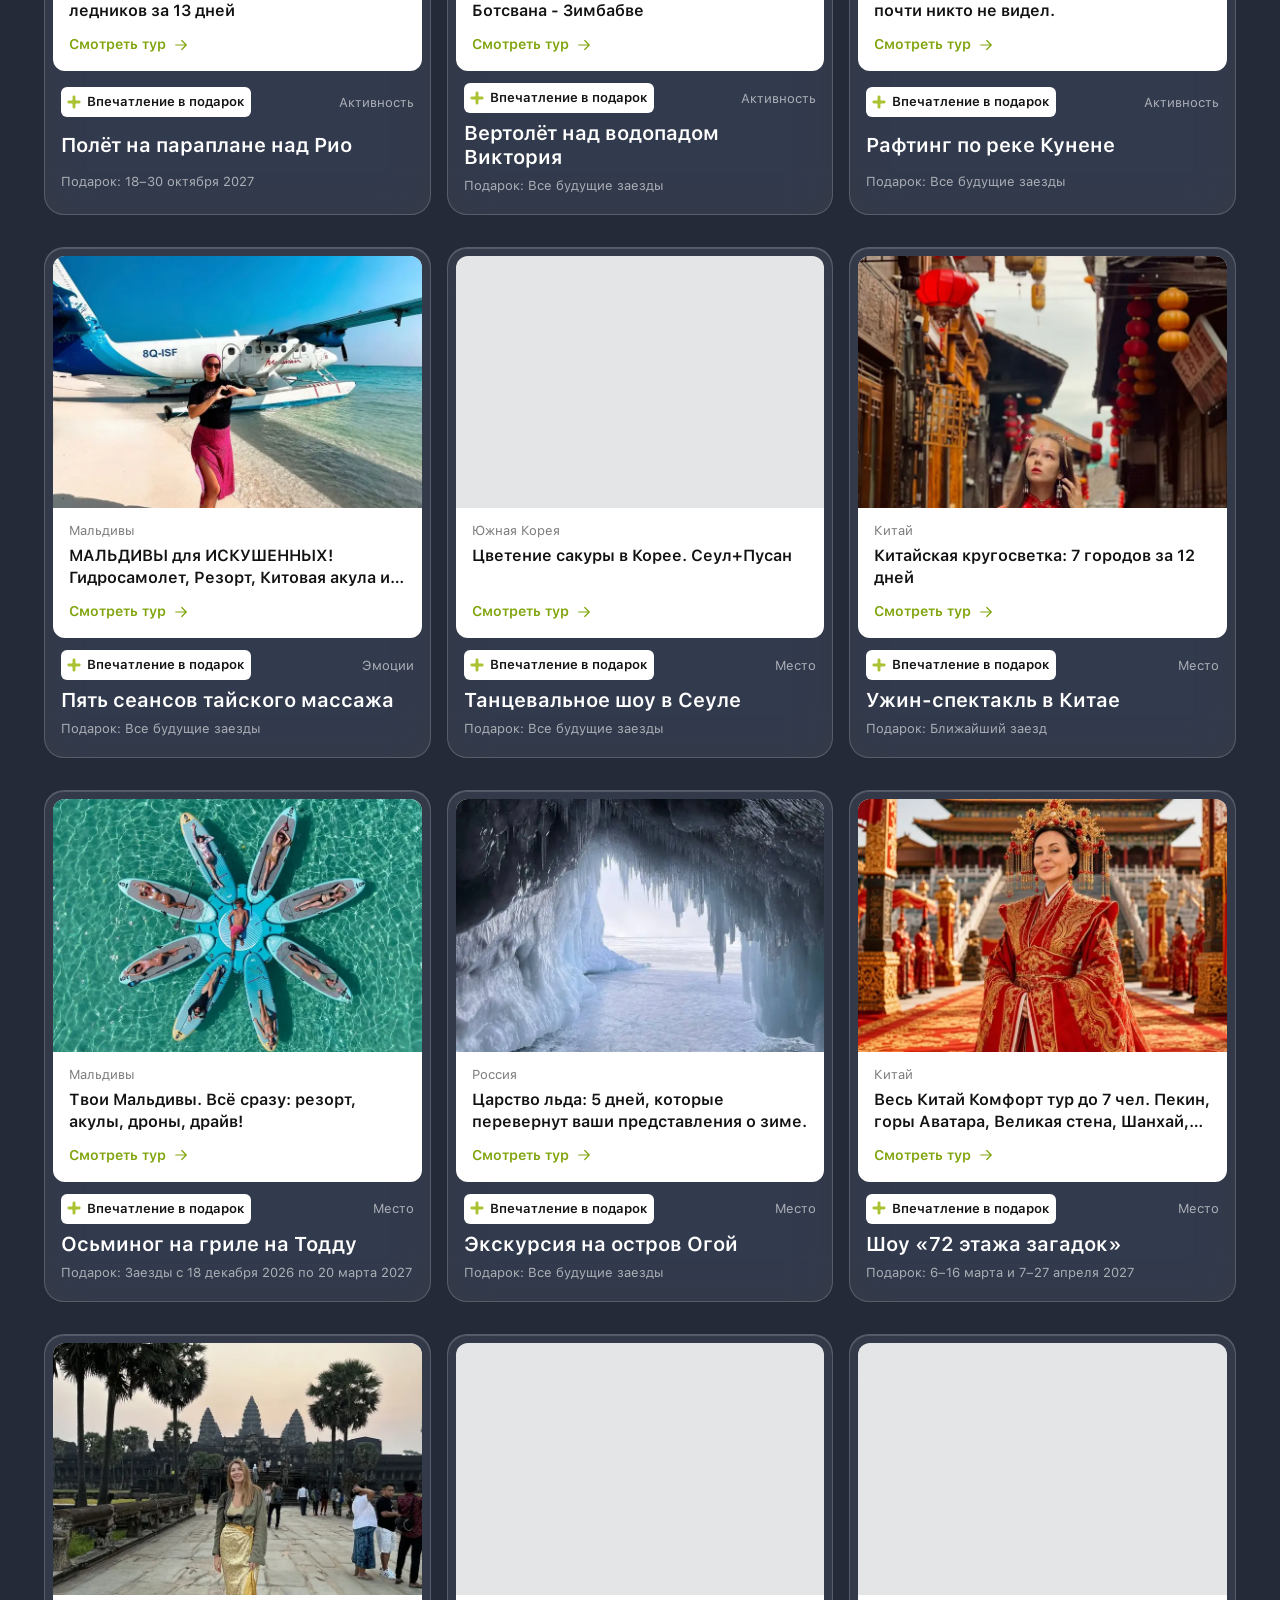
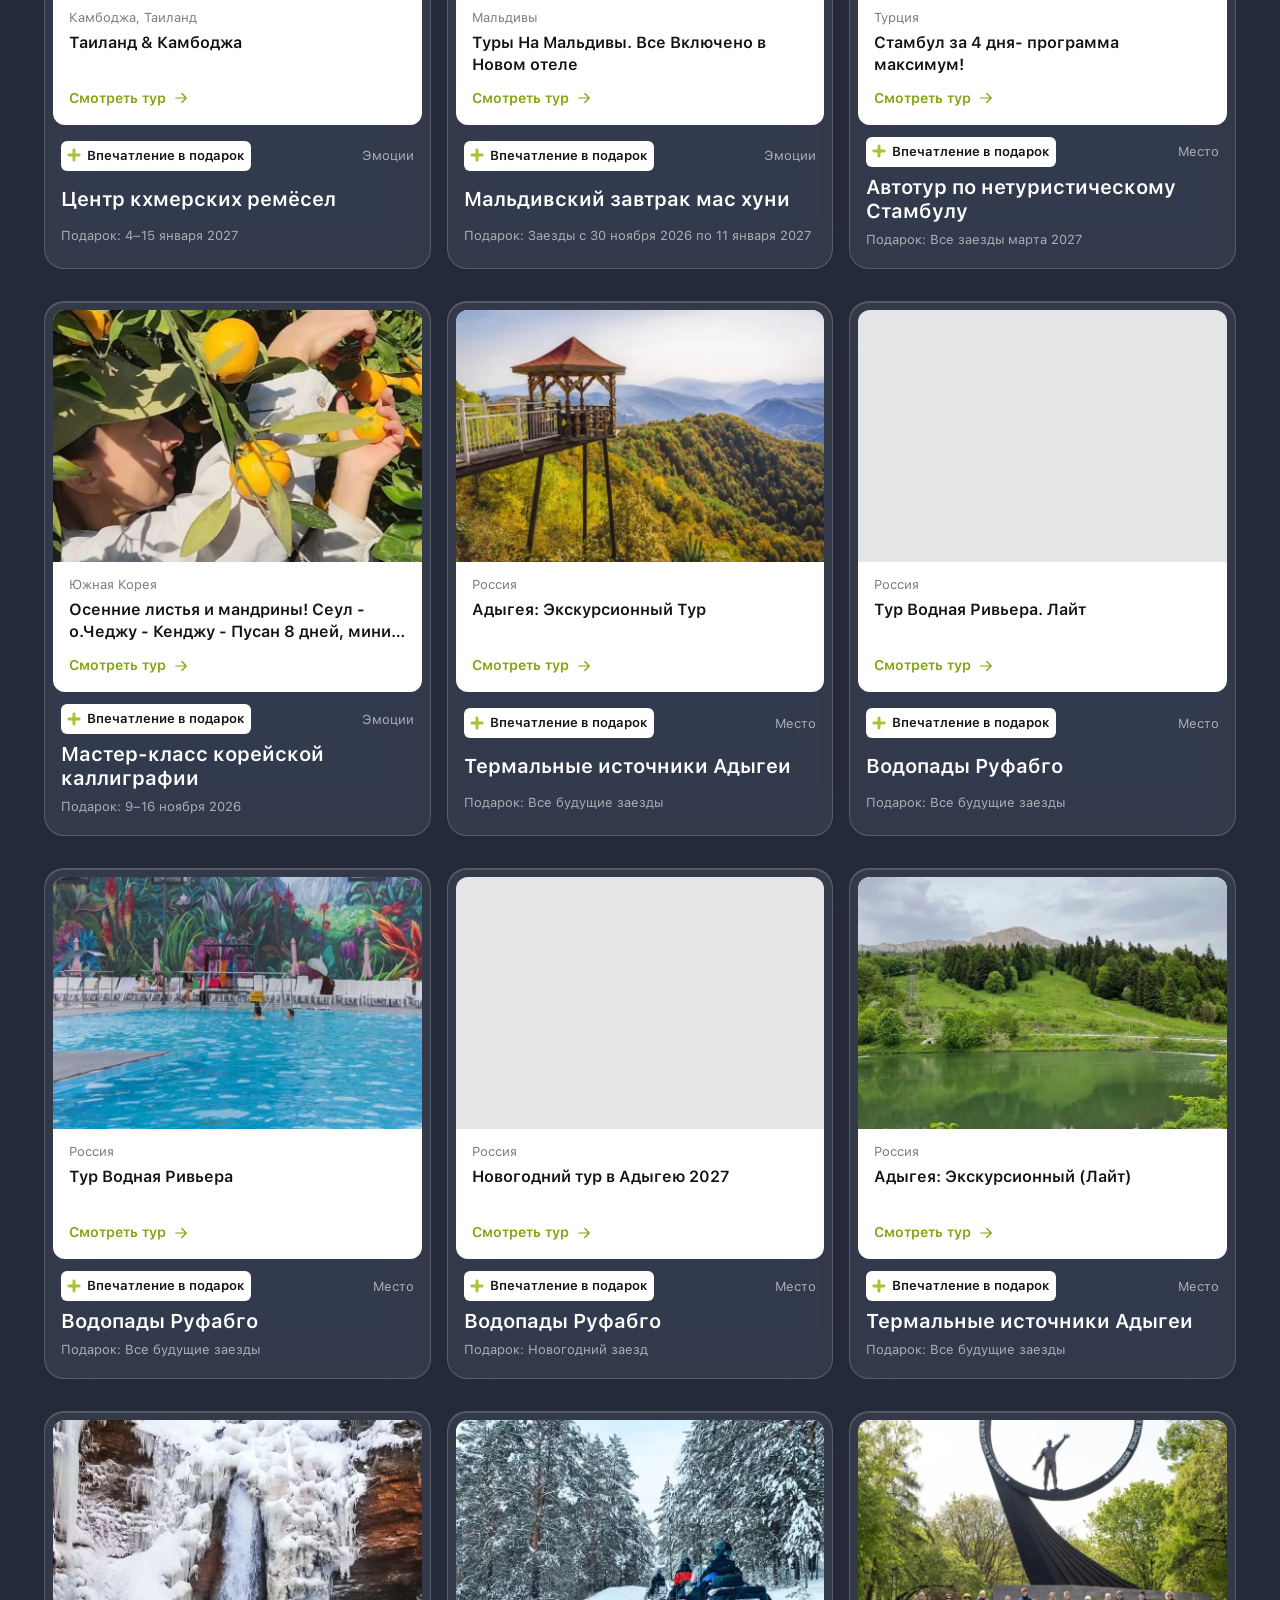
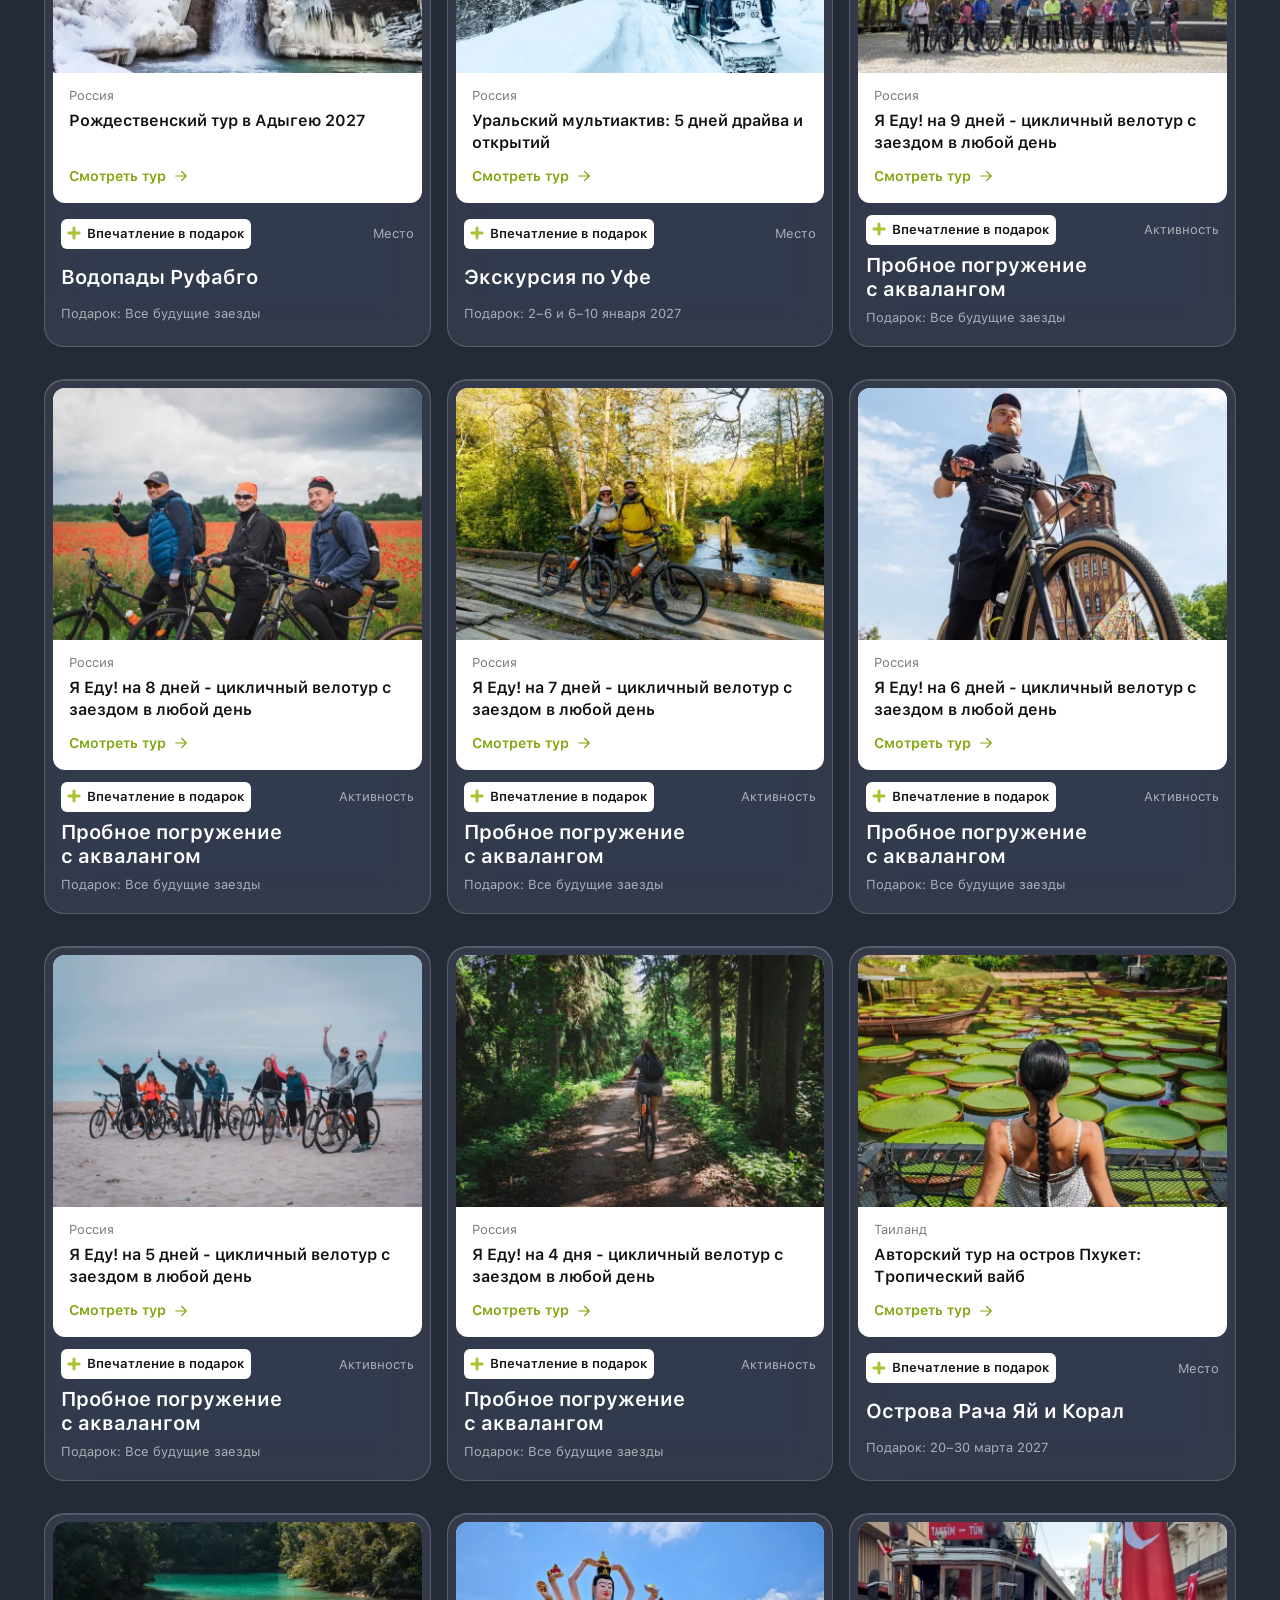
==== commit f975bd07: "Black Friday 2026: фоновый плюс у «Подарок — только начало поездки» того же размера, что в условиях " ====
--- a/black-friday-2026/index.html
+++ b/black-friday-2026/index.html
@@ -23,7 +23,7 @@
   </script>
   <link rel="preload" as="font" type="font/woff2" href="./assets/fonts/sf-pro-display-700.woff2" crossorigin>
   <link rel="preload" as="font" type="font/woff2" href="./assets/fonts/sf-pro-text-400.woff2" crossorigin>
-  <link rel="stylesheet" href="./styles.css?v=1a8c58e536">
+  <link rel="stylesheet" href="./styles.css?v=7cbe2b09df">
   <script defer src="./script.js?v=3549386680"></script>
 </head>
 <body class="bf-page">
--- a/black-friday-2026/styles.css
+++ b/black-friday-2026/styles.css
@@ -461,7 +461,8 @@
 
 .bf-kinds__plus { width: min(520px, 44vw); right: -8%; top: 40px; }
 .bf-steps__plus-t { width: min(440px, 38vw); right: 4%; top: 0; }
-.bf-steps__plus-d { width: min(360px, 30vw); right: 2%; bottom: -60px; }
+/* размер — как у плюса в блоке условий акции (зеркально, у правого края) */
+.bf-steps__plus-d { width: min(600px, 50vw); right: -14%; bottom: -120px; }
 .bf-terms__plus { width: min(600px, 50vw); left: -14%; top: 10%; }
 @media (max-width: 1023px) {
   .bf-kinds__plus, .bf-steps__plus-d { display: none; }
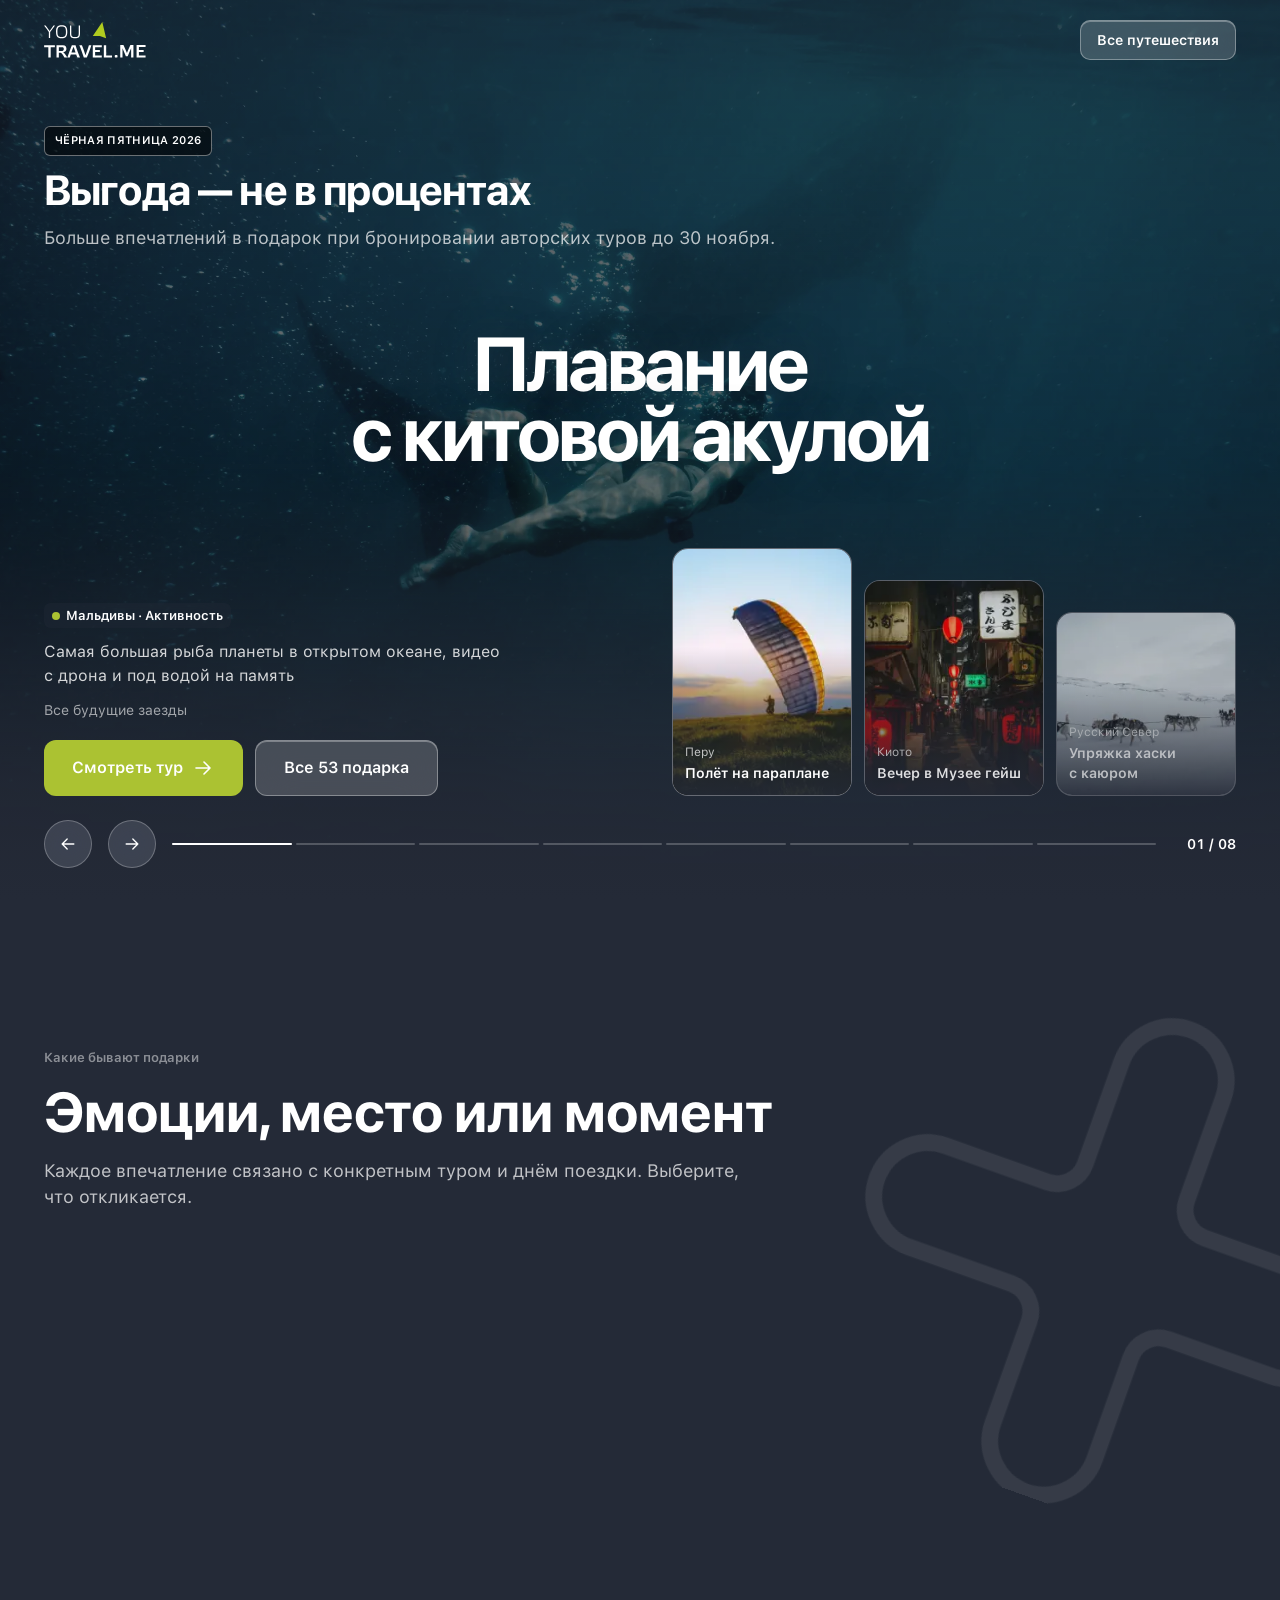
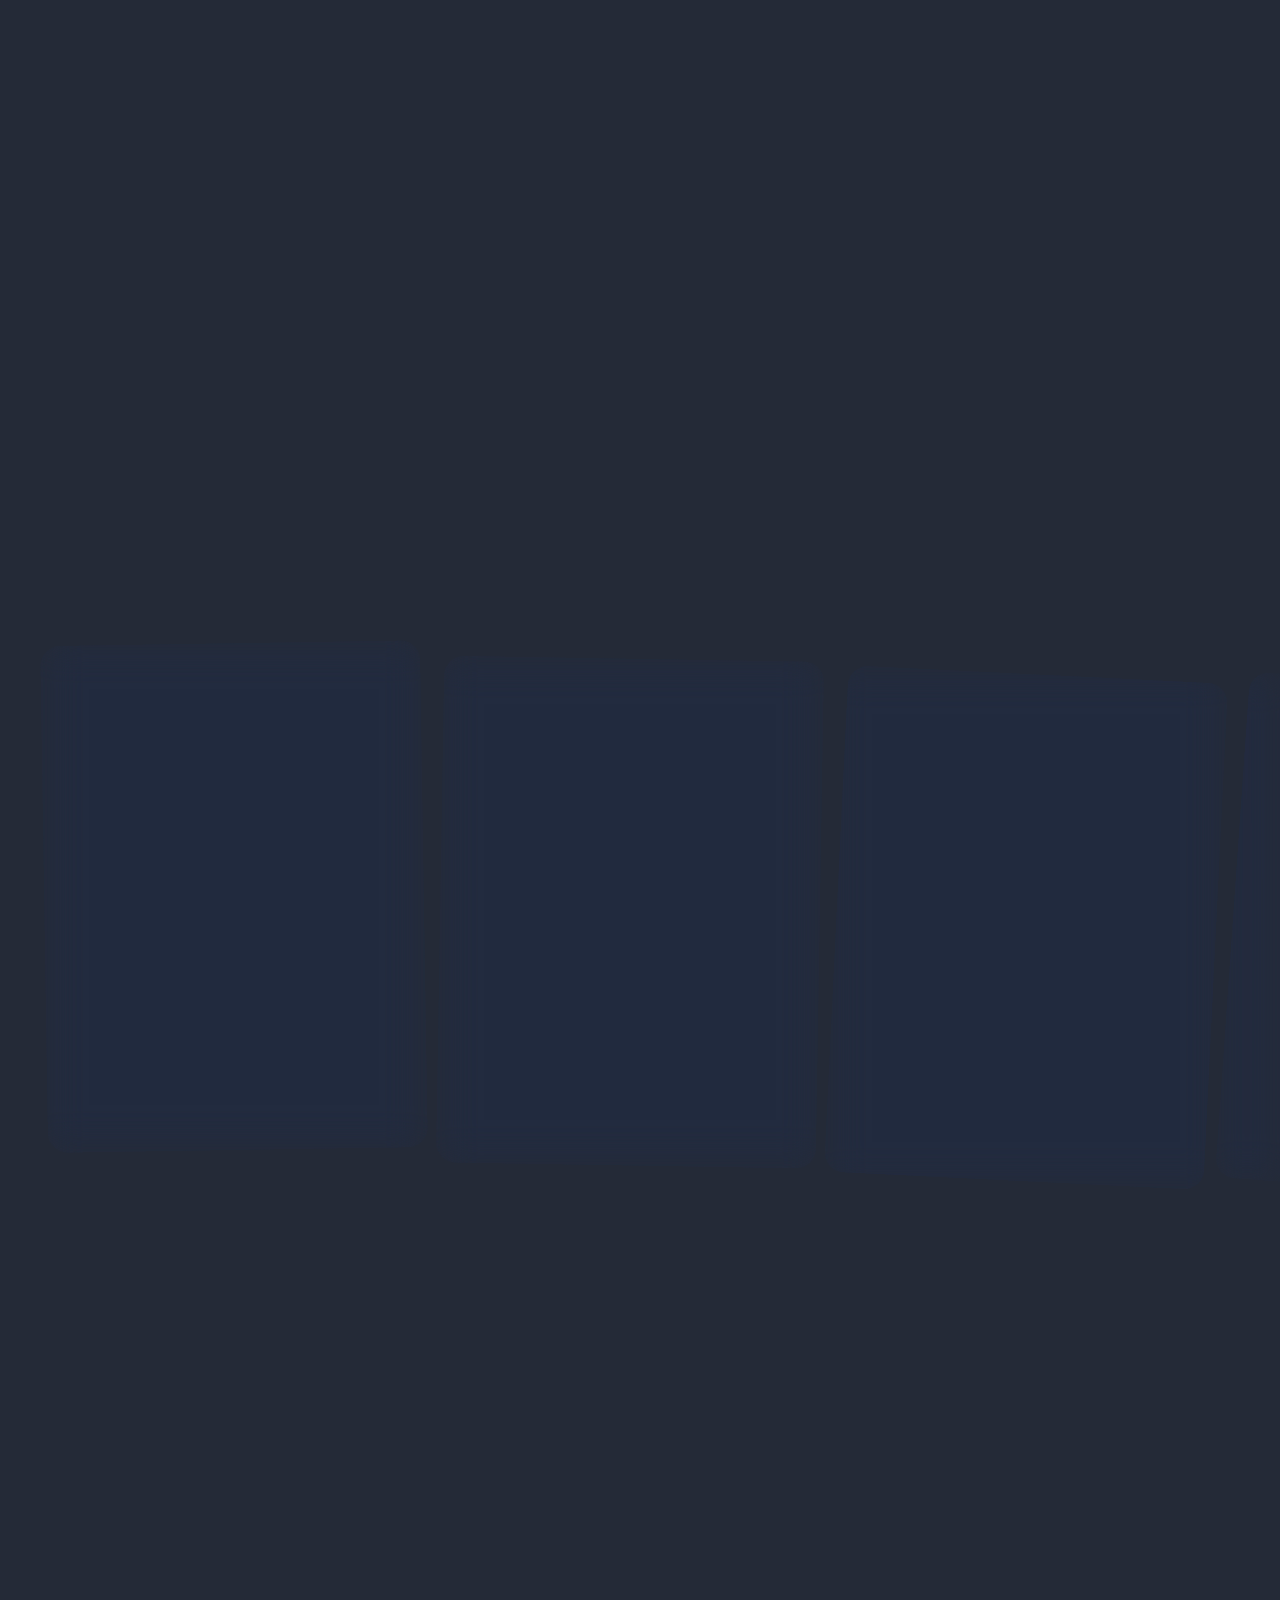
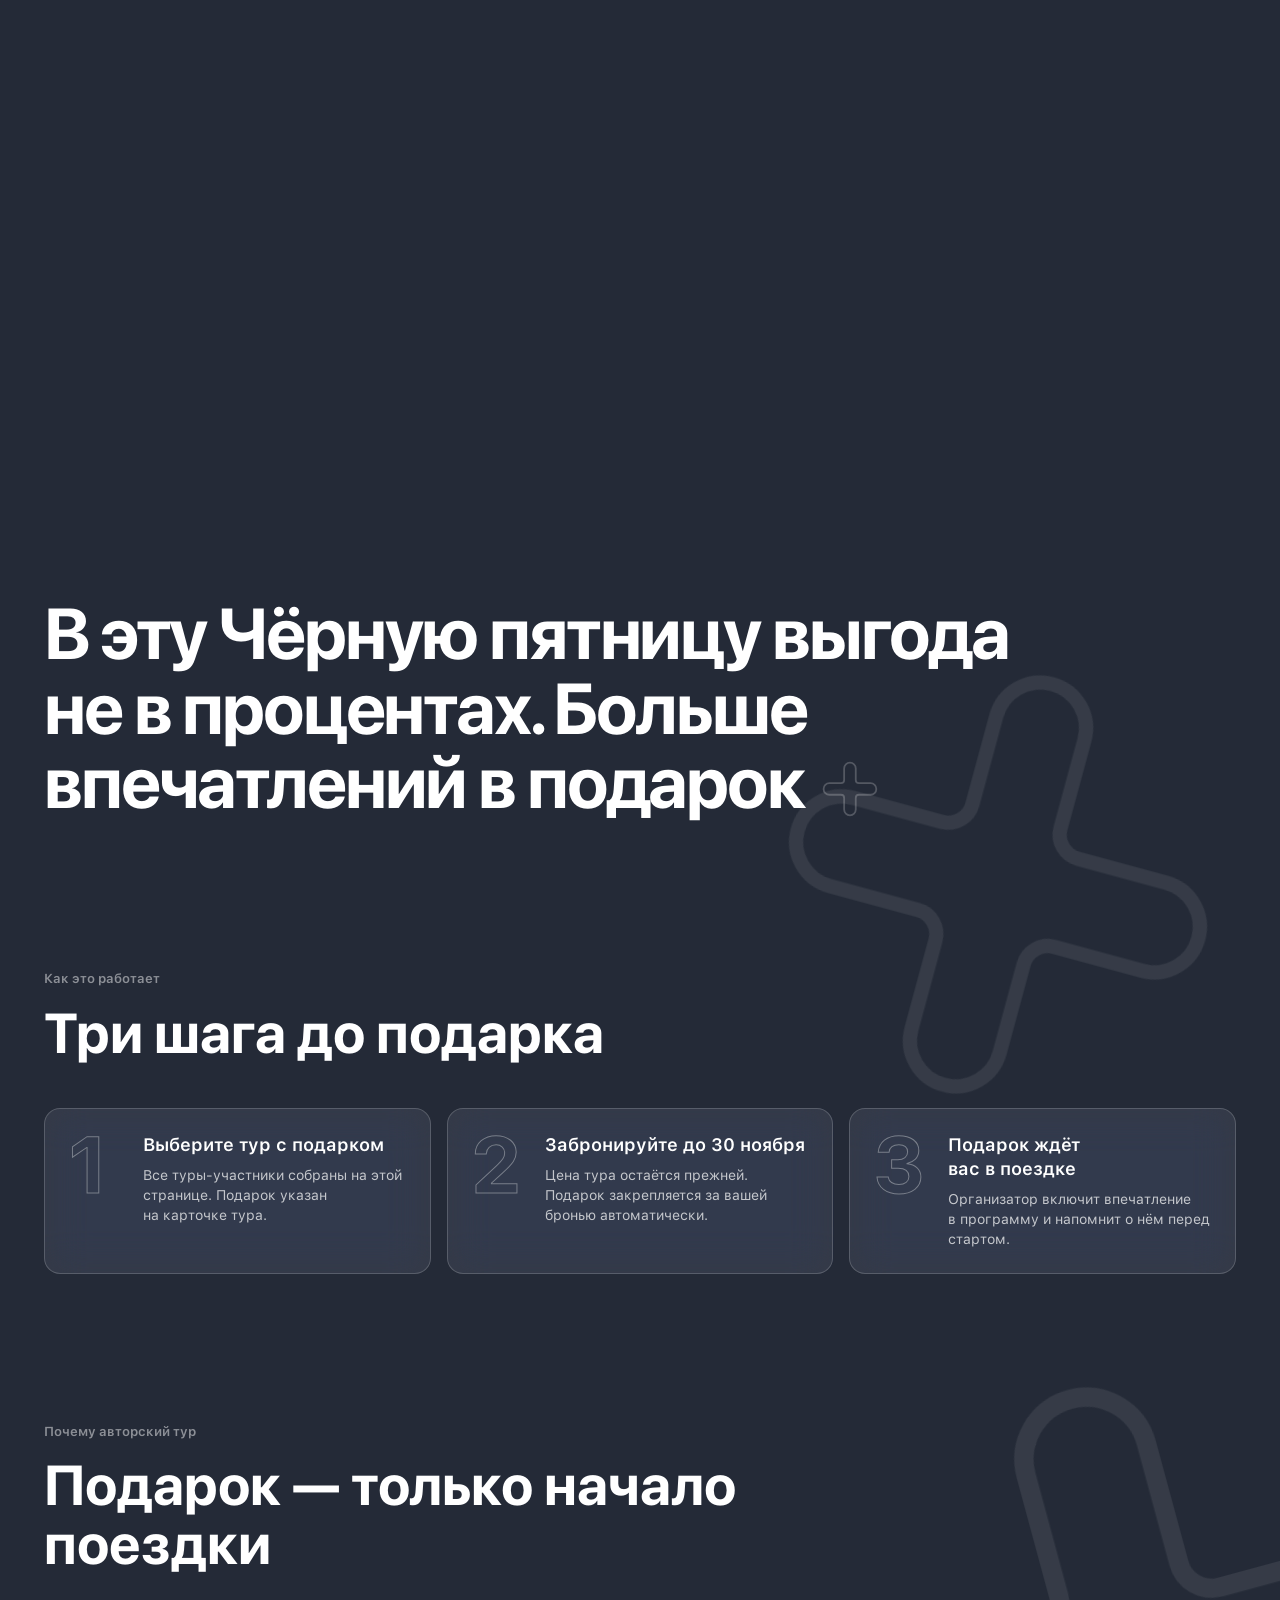
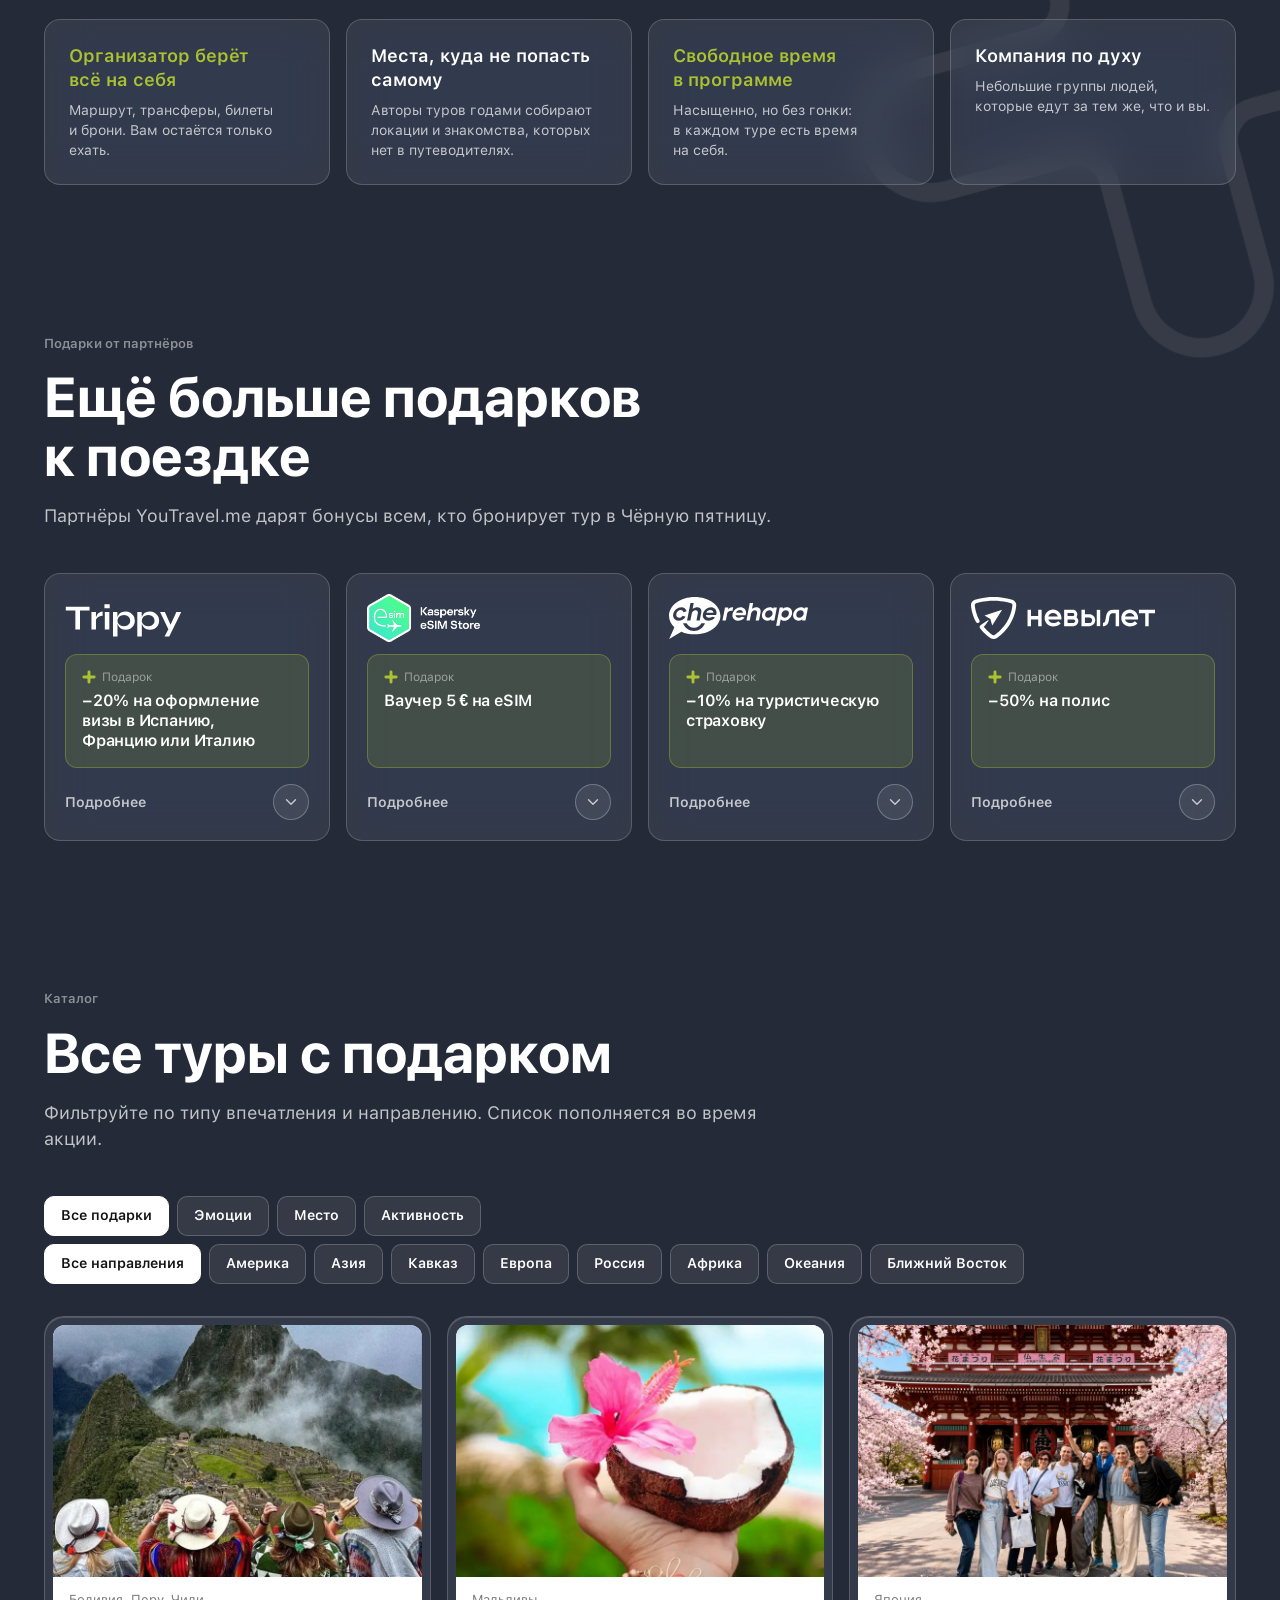
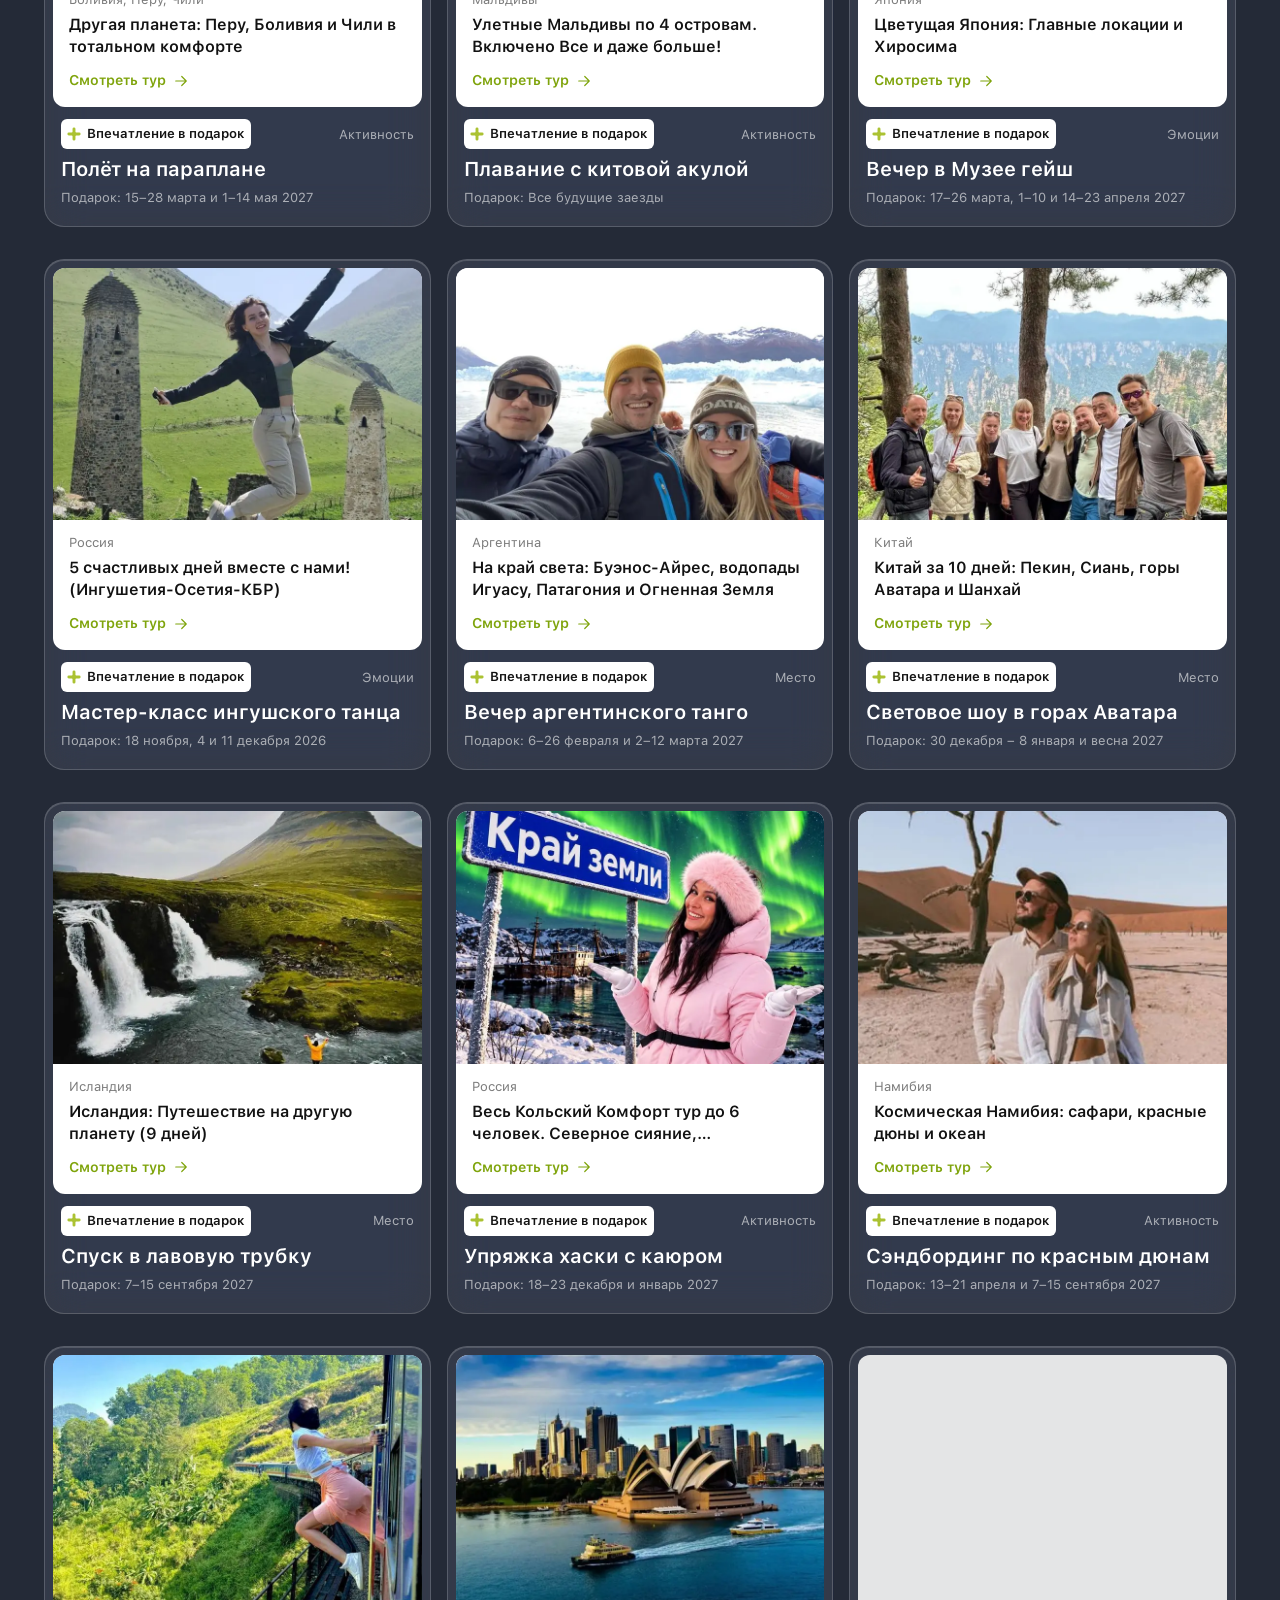
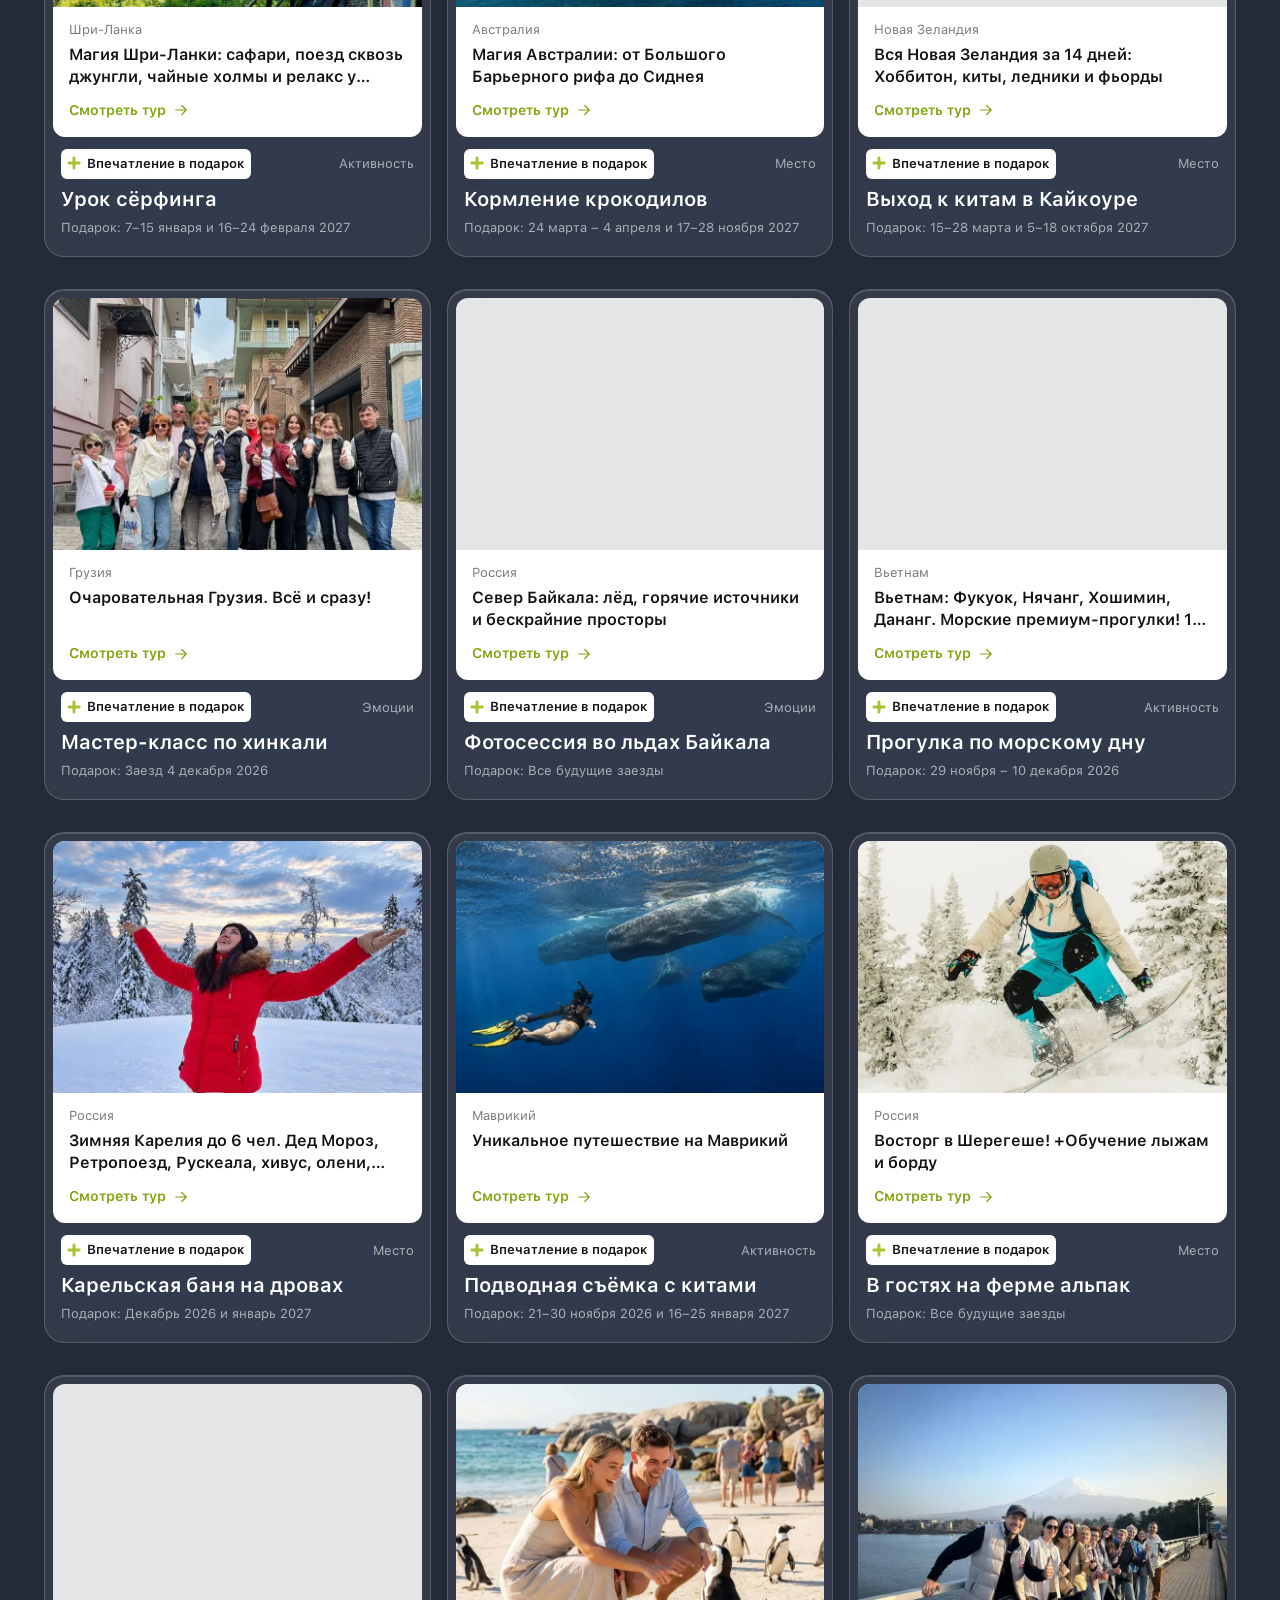
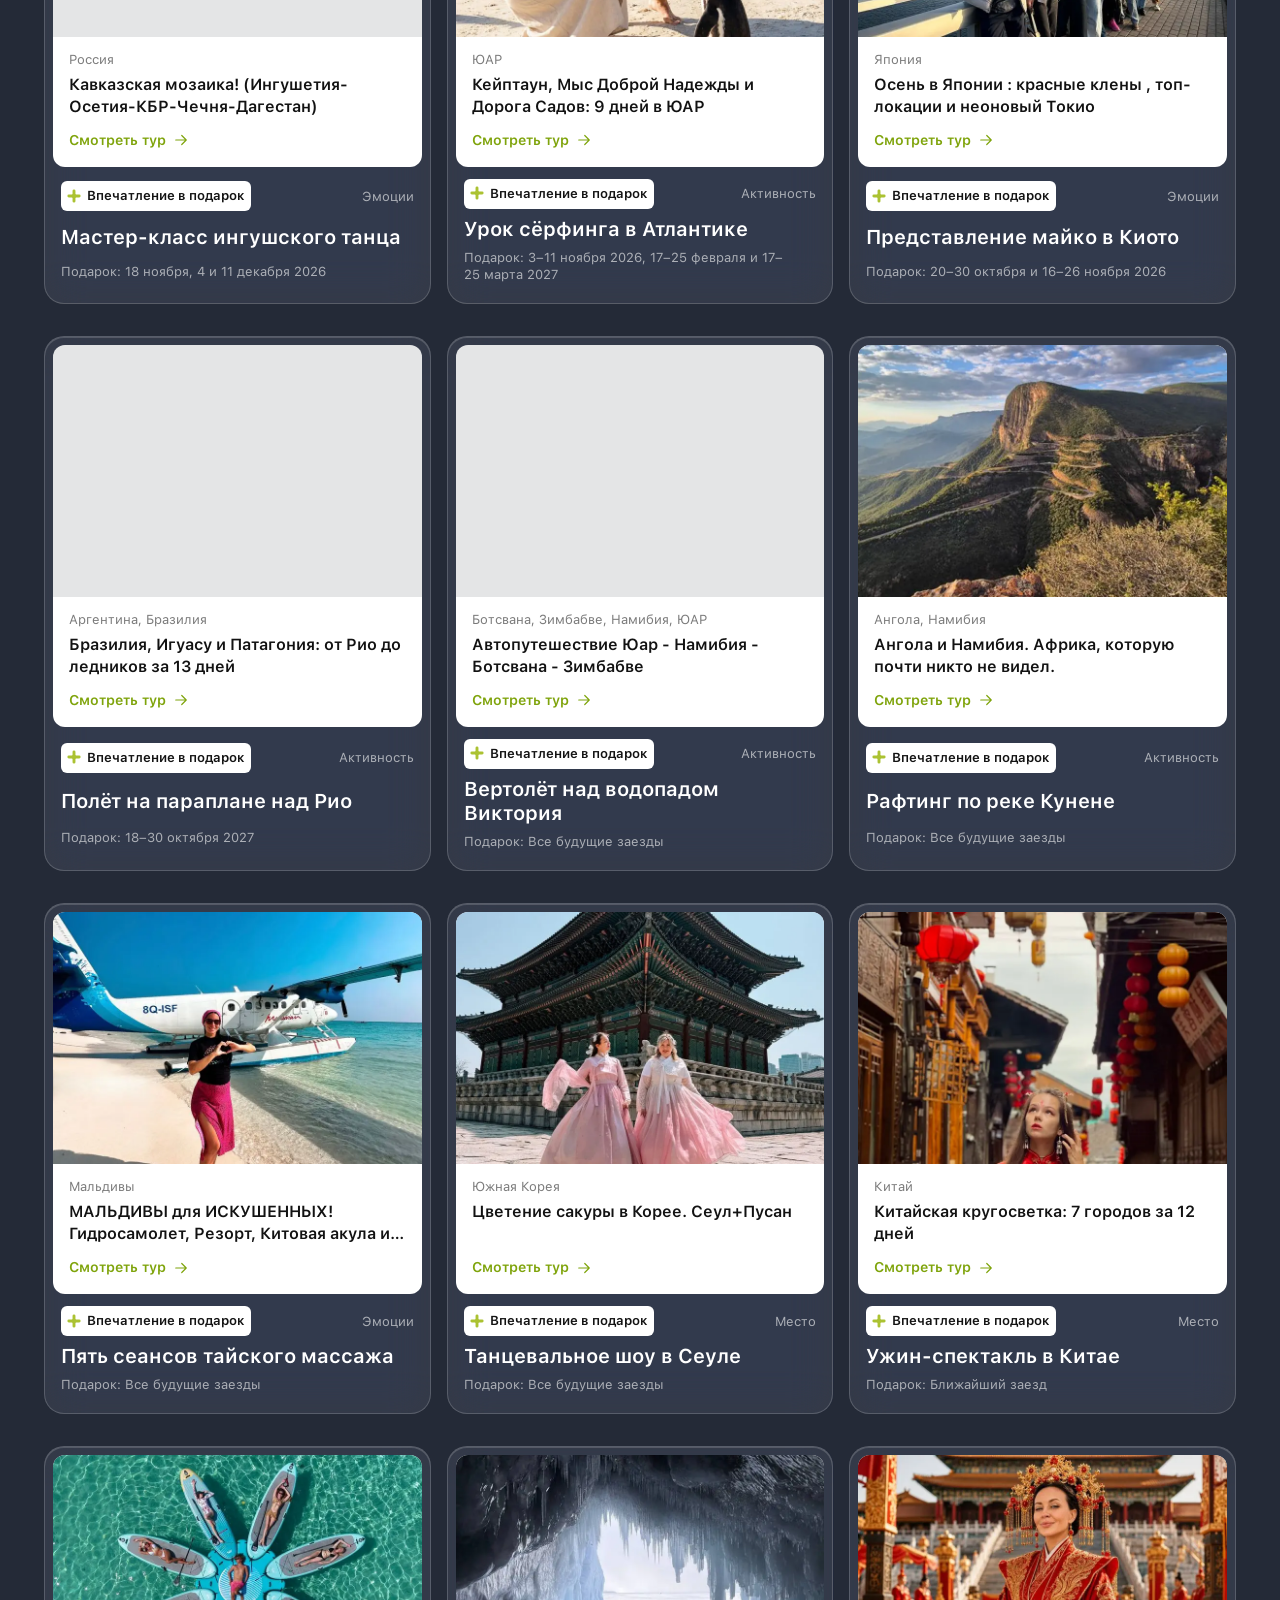
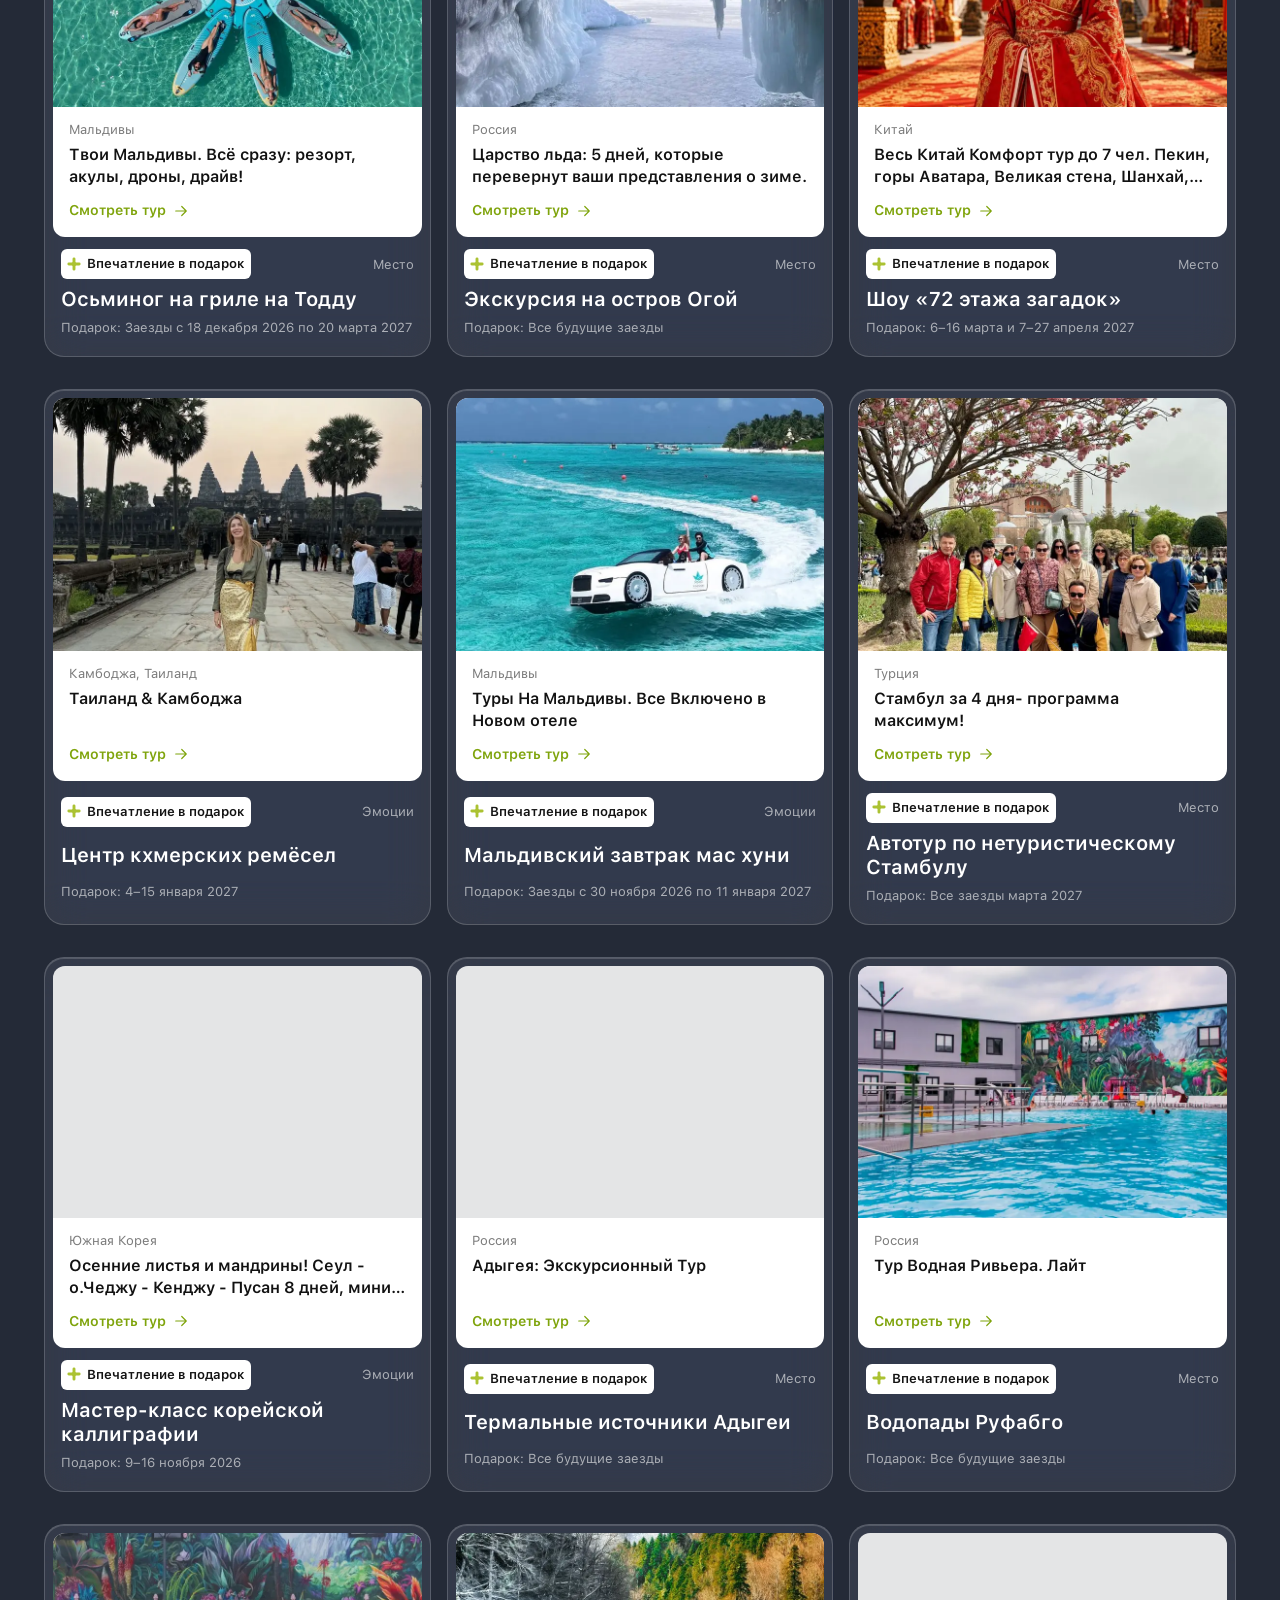
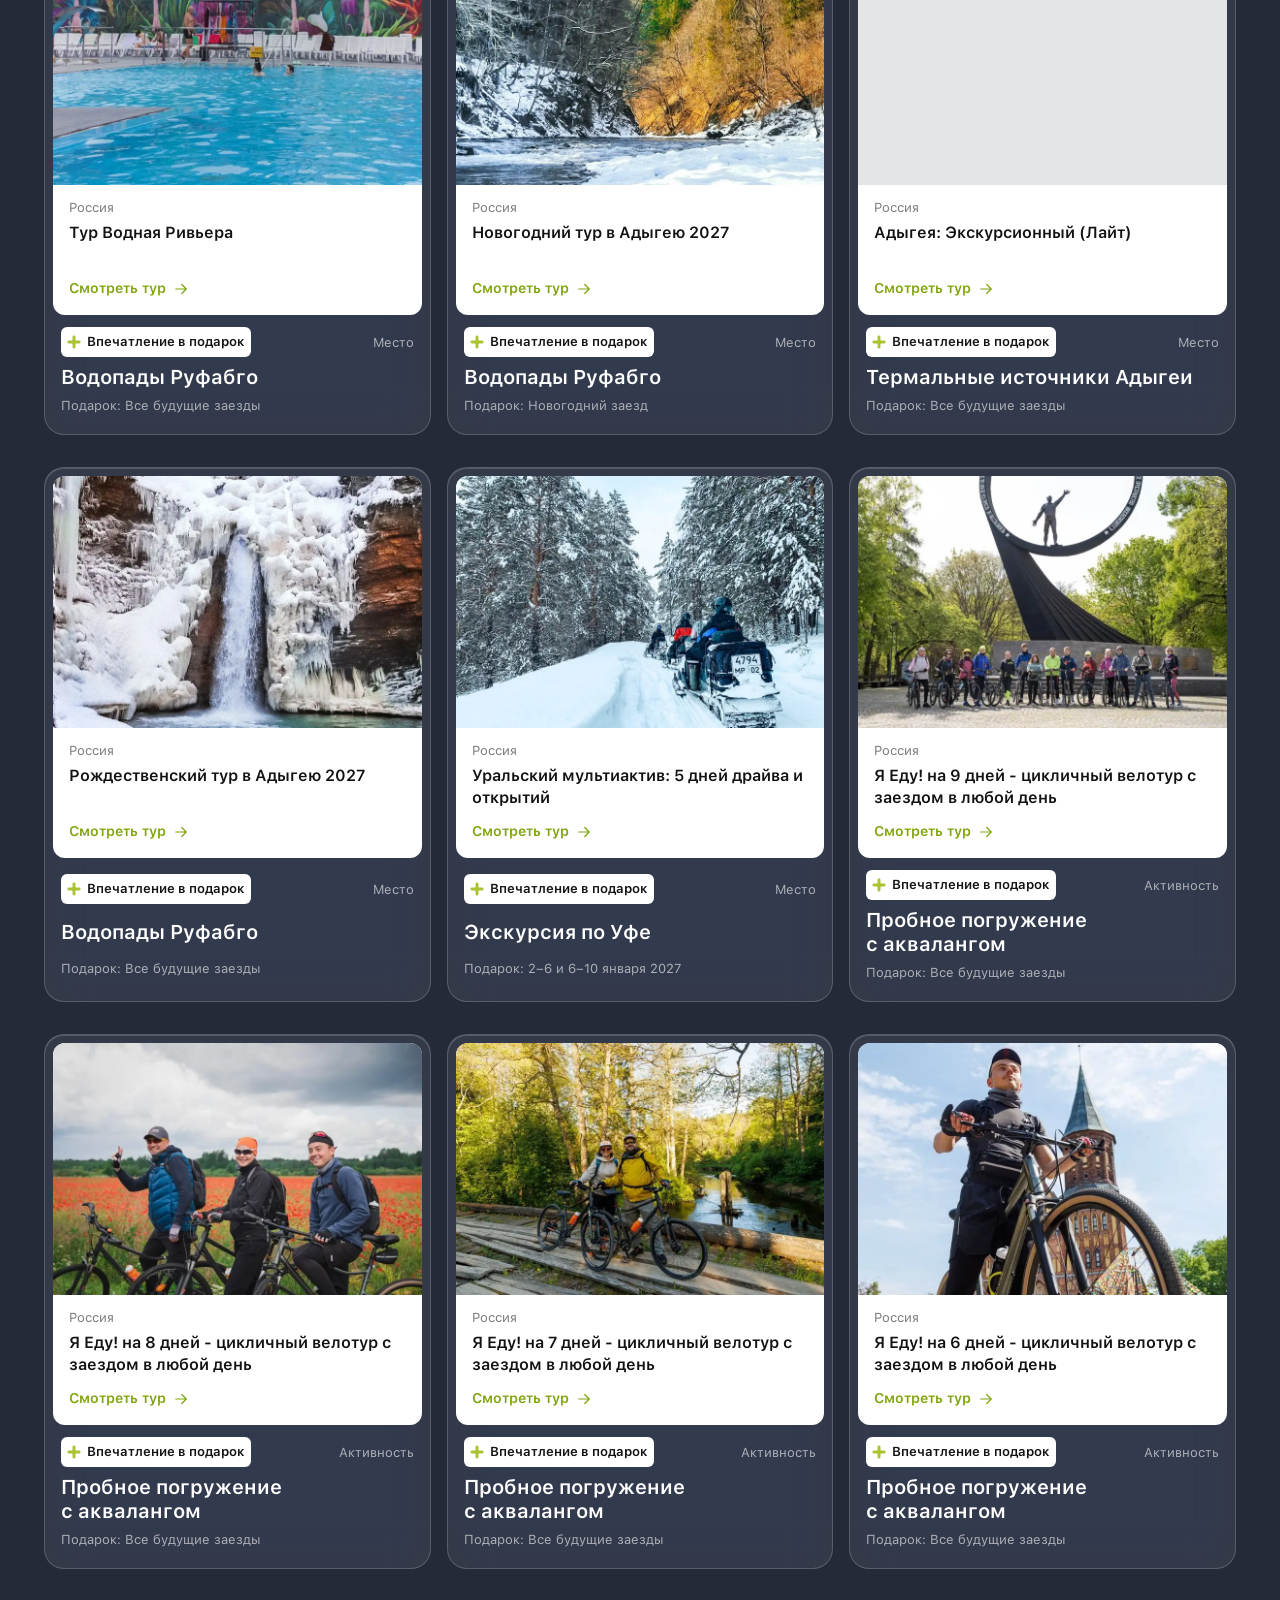
==== commit 4d3e0fe2: "Black Friday 2026: блок партнёров перед каталогом Co-Authored-By: Claude Opus 5.5 <noreply@anthropic" ====
--- a/black-friday-2026/index.html
+++ b/black-friday-2026/index.html
@@ -321,945 +321,6 @@
     <div class="bf-card bf-rv"><h3>Места, куда не попасть самому</h3><p>Авторы туров годами собирают локации и знакомства, которых нет в путеводителях.</p></div>
     <div class="bf-card bf-rv"><h3>Свободное время в программе</h3><p>Насыщенно, но без гонки: в каждом туре есть время на себя.</p></div>
     <div class="bf-card bf-rv"><h3>Компания по духу</h3><p>Небольшие группы людей, которые едут за тем же, что и вы.</p></div>
-  </div>
-</section>
-
-<!-- Каталог -->
-<section id="bf-catalog" class="bf-wrap bf-catalog" data-catalog>
-  <div class="bf-head bf-rv">
-    <span class="bf-head__kicker">Каталог</span>
-    <h2 class="bf-head__title">Все туры с подарком</h2>
-    <p class="bf-head__text">Фильтруйте по типу впечатления и направлению. Список пополняется во время акции.</p>
-  </div>
-  <div class="bf-catalog__filters" role="group" aria-label="Фильтры">
-    <div class="bf-catalog__group" data-filter="type">
-      <button type="button" class="bf-fbtn" aria-pressed="true" data-value="all">Все подарки</button>
-      <button type="button" class="bf-fbtn" aria-pressed="false" data-value="person">Эмоции</button>
-      <button type="button" class="bf-fbtn" aria-pressed="false" data-value="place">Место</button>
-      <button type="button" class="bf-fbtn" aria-pressed="false" data-value="activity">Активность</button>
-    </div>
-    <div class="bf-catalog__group" data-filter="region">
-      <button type="button" class="bf-fbtn" aria-pressed="true" data-value="all">Все направления</button>
-      <button type="button" class="bf-fbtn" aria-pressed="false" data-value="Америка">Америка</button>
-      <button type="button" class="bf-fbtn" aria-pressed="false" data-value="Азия">Азия</button>
-      <button type="button" class="bf-fbtn" aria-pressed="false" data-value="Кавказ">Кавказ</button>
-      <button type="button" class="bf-fbtn" aria-pressed="false" data-value="Европа">Европа</button>
-      <button type="button" class="bf-fbtn" aria-pressed="false" data-value="Россия">Россия</button>
-      <button type="button" class="bf-fbtn" aria-pressed="false" data-value="Африка">Африка</button>
-      <button type="button" class="bf-fbtn" aria-pressed="false" data-value="Океания">Океания</button>
-      <button type="button" class="bf-fbtn" aria-pressed="false" data-value="Ближний Восток">Ближний Восток</button>
-    </div>
-  </div>
-  <div class="bf-catalog__grid" data-catalog-grid>
-
-<article class="bf-gift " data-type="activity" data-region="Америка">
-  <a class="bf-tour" href="https://youtravel.me/tours/56867/%D0%B4%D1%80%D1%83%D0%B3%D0%B0%D1%8F_%D0%BF%D0%BB%D0%B0%D0%BD%D0%B5%D1%82%D0%B0_%D0%BF%D0%B5%D1%80%D1%83_%D0%B1%D0%BE%D0%BB%D0%B8%D0%B2%D0%B8%D1%8F_%D0%B8_%D1%87%D0%B8%D0%BB%D0%B8_%D0%B2_%D1%82%D0%BE%D1%82%D0%B0%D0%BB%D1%8C%D0%BD%D0%BE%D0%BC_%D0%BA%D0%BE%D0%BC%D1%84%D0%BE%D1%80%D1%82%D0%B5" target="_blank" rel="noopener">
-    <span class="bf-tour__img"><img src="./assets/tours/56867.webp" alt="" loading="lazy" decoding="async" width="760" height="520"></span>
-    <span class="bf-tour__body">
-      <small>Боливия, Перу, Чили</small>
-      <b>Другая планета: Перу, Боливия и Чили в тотальном комфорте</b>
-      <span class="bf-tour__more">Смотреть тур <svg viewBox="0 0 24 24" aria-hidden="true"><path d="M5 12h14m-6-6 6 6-6 6" fill="none" stroke="currentColor" stroke-width="1.6" stroke-linecap="round" stroke-linejoin="round"/></svg></span>
-    </span>
-  </a>
-  <div class="bf-gift__head">
-    <span class="bf-gift__badge"><svg class="bf-plus bf-gift__plus" viewBox="-3 -3 106 106" aria-hidden="true" focusable="false"><path d="M39 11A11 11 0 0 1 61 11V33A6 6 0 0 0 67 39H89A11 11 0 0 1 89 61H67A6 6 0 0 0 61 67V89A11 11 0 0 1 39 89V67A6 6 0 0 0 33 61H11A11 11 0 0 1 11 39H33A6 6 0 0 0 39 33Z" fill="currentColor"/></svg>Впечатление в&nbsp;подарок</span>
-    <span class="bf-gift__type">Активность</span>
-    <h3 class="bf-gift__title">Полёт на параплане</h3>
-    <p class="bf-gift__when">Подарок: 15–28 марта и 1–14 мая 2027</p>
-  </div>
-</article>
-
-<article class="bf-gift " data-type="activity" data-region="Азия">
-  <a class="bf-tour" href="https://youtravel.me/tours/46766/%D1%83%D0%BB%D0%B5%D1%82%D0%BD%D1%8B%D0%B5_%D0%BC%D0%B0%D0%BB%D1%8C%D0%B4%D0%B8%D0%B2%D1%8B_%D0%BF%D0%BE_4_%D0%BE%D1%81%D1%82%D1%80%D0%BE%D0%B2%D0%B0%D0%BC_%D0%B2%D0%BA%D0%BB%D1%8E%D1%87%D0%B5%D0%BD%D0%BE_%D0%B2%D1%81%D0%B5_%D0%B8_%D0%B4%D0%B0%D0%B6%D0%B5_%D0%B1%D0%BE%D0%BB%D1%8C%D1%88%D0%B5_" target="_blank" rel="noopener">
-    <span class="bf-tour__img"><img src="./assets/tours/46766.webp" alt="" loading="lazy" decoding="async" width="760" height="520"></span>
-    <span class="bf-tour__body">
-      <small>Мальдивы</small>
-      <b>Улетные Мальдивы по 4 островам. Включено Все и даже больше!</b>
-      <span class="bf-tour__more">Смотреть тур <svg viewBox="0 0 24 24" aria-hidden="true"><path d="M5 12h14m-6-6 6 6-6 6" fill="none" stroke="currentColor" stroke-width="1.6" stroke-linecap="round" stroke-linejoin="round"/></svg></span>
-    </span>
-  </a>
-  <div class="bf-gift__head">
-    <span class="bf-gift__badge"><svg class="bf-plus bf-gift__plus" viewBox="-3 -3 106 106" aria-hidden="true" focusable="false"><path d="M39 11A11 11 0 0 1 61 11V33A6 6 0 0 0 67 39H89A11 11 0 0 1 89 61H67A6 6 0 0 0 61 67V89A11 11 0 0 1 39 89V67A6 6 0 0 0 33 61H11A11 11 0 0 1 11 39H33A6 6 0 0 0 39 33Z" fill="currentColor"/></svg>Впечатление в&nbsp;подарок</span>
-    <span class="bf-gift__type">Активность</span>
-    <h3 class="bf-gift__title">Плавание с китовой акулой</h3>
-    <p class="bf-gift__when">Подарок: Все будущие заезды</p>
-  </div>
-</article>
-
-<article class="bf-gift " data-type="person" data-region="Азия">
-  <a class="bf-tour" href="https://youtravel.me/tours/53924/%D1%86%D0%B2%D0%B5%D1%82%D1%83%D1%89%D0%B0%D1%8F_%D1%8F%D0%BF%D0%BE%D0%BD%D0%B8%D1%8F_%D0%B3%D0%BB%D0%B0%D0%B2%D0%BD%D1%8B%D0%B5_%D0%BB%D0%BE%D0%BA%D0%B0%D1%86%D0%B8%D0%B8_%D0%B8_%D1%85%D0%B8%D1%80%D0%BE%D1%81%D0%B8%D0%BC%D0%B0" target="_blank" rel="noopener">
-    <span class="bf-tour__img"><img src="./assets/tours/53924.webp" alt="" loading="lazy" decoding="async" width="760" height="520"></span>
-    <span class="bf-tour__body">
-      <small>Япония</small>
-      <b>Цветущая Япония: Главные локации и Хиросима</b>
-      <span class="bf-tour__more">Смотреть тур <svg viewBox="0 0 24 24" aria-hidden="true"><path d="M5 12h14m-6-6 6 6-6 6" fill="none" stroke="currentColor" stroke-width="1.6" stroke-linecap="round" stroke-linejoin="round"/></svg></span>
-    </span>
-  </a>
-  <div class="bf-gift__head">
-    <span class="bf-gift__badge"><svg class="bf-plus bf-gift__plus" viewBox="-3 -3 106 106" aria-hidden="true" focusable="false"><path d="M39 11A11 11 0 0 1 61 11V33A6 6 0 0 0 67 39H89A11 11 0 0 1 89 61H67A6 6 0 0 0 61 67V89A11 11 0 0 1 39 89V67A6 6 0 0 0 33 61H11A11 11 0 0 1 11 39H33A6 6 0 0 0 39 33Z" fill="currentColor"/></svg>Впечатление в&nbsp;подарок</span>
-    <span class="bf-gift__type">Эмоции</span>
-    <h3 class="bf-gift__title">Вечер в Музее гейш</h3>
-    <p class="bf-gift__when">Подарок: 17–26 марта, 1–10 и 14–23 апреля 2027</p>
-  </div>
-</article>
-
-<article class="bf-gift " data-type="person" data-region="Кавказ">
-  <a class="bf-tour" href="https://youtravel.me/tours/28257/5_%D1%81%D1%87%D0%B0%D1%81%D1%82%D0%BB%D0%B8%D0%B2%D1%8B%D1%85_%D0%B4%D0%BD%D0%B5%D0%B9_%D0%B2%D0%BC%D0%B5%D1%81%D1%82%D0%B5_%D1%81_%D0%BD%D0%B0%D0%BC%D0%B8_%D0%B8%D0%BD%D0%B3%D1%83%D1%88%D0%B5%D1%82%D0%B8%D1%8F-%D0%BE%D1%81%D0%B5%D1%82%D0%B8%D1%8F-%D0%BA%D0%B1%D1%80_" target="_blank" rel="noopener">
-    <span class="bf-tour__img"><img src="./assets/tours/28257.webp" alt="" loading="lazy" decoding="async" width="760" height="520"></span>
-    <span class="bf-tour__body">
-      <small>Россия</small>
-      <b>5 счастливых дней вместе с нами! (Ингушетия-Осетия-КБР)</b>
-      <span class="bf-tour__more">Смотреть тур <svg viewBox="0 0 24 24" aria-hidden="true"><path d="M5 12h14m-6-6 6 6-6 6" fill="none" stroke="currentColor" stroke-width="1.6" stroke-linecap="round" stroke-linejoin="round"/></svg></span>
-    </span>
-  </a>
-  <div class="bf-gift__head">
-    <span class="bf-gift__badge"><svg class="bf-plus bf-gift__plus" viewBox="-3 -3 106 106" aria-hidden="true" focusable="false"><path d="M39 11A11 11 0 0 1 61 11V33A6 6 0 0 0 67 39H89A11 11 0 0 1 89 61H67A6 6 0 0 0 61 67V89A11 11 0 0 1 39 89V67A6 6 0 0 0 33 61H11A11 11 0 0 1 11 39H33A6 6 0 0 0 39 33Z" fill="currentColor"/></svg>Впечатление в&nbsp;подарок</span>
-    <span class="bf-gift__type">Эмоции</span>
-    <h3 class="bf-gift__title">Мастер‑класс ингушского танца</h3>
-    <p class="bf-gift__when">Подарок: 18 ноября, 4 и 11 декабря 2026</p>
-  </div>
-</article>
-
-<article class="bf-gift " data-type="place" data-region="Америка">
-  <a class="bf-tour" href="https://youtravel.me/tours/65119/%D0%BD%D0%B0_%D0%BA%D1%80%D0%B0%D0%B9_%D1%81%D0%B2%D0%B5%D1%82%D0%B0_%D0%B1%D1%83%D1%8D%D0%BD%D0%BE%D1%81-%D0%B0%D0%B9%D1%80%D0%B5%D1%81_%D0%B2%D0%BE%D0%B4%D0%BE%D0%BF%D0%B0%D0%B4%D1%8B_%D0%B8%D0%B3%D1%83%D0%B0%D1%81%D1%83_%D0%BF%D0%B0%D1%82%D0%B0%D0%B3%D0%BE%D0%BD%D0%B8%D1%8F_%D0%B8_%D0%BE%D0%B3%D0%BD%D0%B5%D0%BD%D0%BD%D0%B0%D1%8F_%D0%B7%D0%B5%D0%BC%D0%BB%D1%8F" target="_blank" rel="noopener">
-    <span class="bf-tour__img"><img src="./assets/tours/65119.webp" alt="" loading="lazy" decoding="async" width="760" height="520"></span>
-    <span class="bf-tour__body">
-      <small>Аргентина</small>
-      <b>На край света: Буэнос-Айрес, водопады Игуасу, Патагония и Огненная Земля</b>
-      <span class="bf-tour__more">Смотреть тур <svg viewBox="0 0 24 24" aria-hidden="true"><path d="M5 12h14m-6-6 6 6-6 6" fill="none" stroke="currentColor" stroke-width="1.6" stroke-linecap="round" stroke-linejoin="round"/></svg></span>
-    </span>
-  </a>
-  <div class="bf-gift__head">
-    <span class="bf-gift__badge"><svg class="bf-plus bf-gift__plus" viewBox="-3 -3 106 106" aria-hidden="true" focusable="false"><path d="M39 11A11 11 0 0 1 61 11V33A6 6 0 0 0 67 39H89A11 11 0 0 1 89 61H67A6 6 0 0 0 61 67V89A11 11 0 0 1 39 89V67A6 6 0 0 0 33 61H11A11 11 0 0 1 11 39H33A6 6 0 0 0 39 33Z" fill="currentColor"/></svg>Впечатление в&nbsp;подарок</span>
-    <span class="bf-gift__type">Место</span>
-    <h3 class="bf-gift__title">Вечер аргентинского танго</h3>
-    <p class="bf-gift__when">Подарок: 6–26 февраля и 2–12 марта 2027</p>
-  </div>
-</article>
-
-<article class="bf-gift " data-type="place" data-region="Азия">
-  <a class="bf-tour" href="https://youtravel.me/tours/66923/%D0%BA%D0%B8%D1%82%D0%B0%D0%B9_%D0%B7%D0%B0_10_%D0%B4%D0%BD%D0%B5%D0%B9_%D0%BF%D0%B5%D0%BA%D0%B8%D0%BD_%D1%81%D0%B8%D0%B0%D0%BD%D1%8C_%D0%B3%D0%BE%D1%80%D1%8B_%D0%B0%D0%B2%D0%B0%D1%82%D0%B0%D1%80%D0%B0_%D0%B8_%D1%88%D0%B0%D0%BD%D1%85%D0%B0%D0%B9" target="_blank" rel="noopener">
-    <span class="bf-tour__img"><img src="./assets/tours/66923.webp" alt="" loading="lazy" decoding="async" width="760" height="520"></span>
-    <span class="bf-tour__body">
-      <small>Китай</small>
-      <b>Китай за 10 дней: Пекин, Сиань, горы Аватара и Шанхай</b>
-      <span class="bf-tour__more">Смотреть тур <svg viewBox="0 0 24 24" aria-hidden="true"><path d="M5 12h14m-6-6 6 6-6 6" fill="none" stroke="currentColor" stroke-width="1.6" stroke-linecap="round" stroke-linejoin="round"/></svg></span>
-    </span>
-  </a>
-  <div class="bf-gift__head">
-    <span class="bf-gift__badge"><svg class="bf-plus bf-gift__plus" viewBox="-3 -3 106 106" aria-hidden="true" focusable="false"><path d="M39 11A11 11 0 0 1 61 11V33A6 6 0 0 0 67 39H89A11 11 0 0 1 89 61H67A6 6 0 0 0 61 67V89A11 11 0 0 1 39 89V67A6 6 0 0 0 33 61H11A11 11 0 0 1 11 39H33A6 6 0 0 0 39 33Z" fill="currentColor"/></svg>Впечатление в&nbsp;подарок</span>
-    <span class="bf-gift__type">Место</span>
-    <h3 class="bf-gift__title">Световое шоу в горах Аватара</h3>
-    <p class="bf-gift__when">Подарок: 30 декабря – 8 января и весна 2027</p>
-  </div>
-</article>
-
-<article class="bf-gift " data-type="place" data-region="Европа">
-  <a class="bf-tour" href="https://youtravel.me/tours/60258/%D0%B8%D1%81%D0%BB%D0%B0%D0%BD%D0%B4%D0%B8%D1%8F_%D0%BF%D1%83%D1%82%D0%B5%D1%88%D0%B5%D1%81%D1%82%D0%B2%D0%B8%D0%B5_%D0%BD%D0%B0_%D0%B4%D1%80%D1%83%D0%B3%D1%83%D1%8E_%D0%BF%D0%BB%D0%B0%D0%BD%D0%B5%D1%82%D1%83_9_%D0%B4%D0%BD%D0%B5%D0%B9_" target="_blank" rel="noopener">
-    <span class="bf-tour__img"><img src="./assets/tours/60258.webp" alt="" loading="lazy" decoding="async" width="760" height="520"></span>
-    <span class="bf-tour__body">
-      <small>Исландия</small>
-      <b>Исландия: Путешествие на другую планету (9 дней)</b>
-      <span class="bf-tour__more">Смотреть тур <svg viewBox="0 0 24 24" aria-hidden="true"><path d="M5 12h14m-6-6 6 6-6 6" fill="none" stroke="currentColor" stroke-width="1.6" stroke-linecap="round" stroke-linejoin="round"/></svg></span>
-    </span>
-  </a>
-  <div class="bf-gift__head">
-    <span class="bf-gift__badge"><svg class="bf-plus bf-gift__plus" viewBox="-3 -3 106 106" aria-hidden="true" focusable="false"><path d="M39 11A11 11 0 0 1 61 11V33A6 6 0 0 0 67 39H89A11 11 0 0 1 89 61H67A6 6 0 0 0 61 67V89A11 11 0 0 1 39 89V67A6 6 0 0 0 33 61H11A11 11 0 0 1 11 39H33A6 6 0 0 0 39 33Z" fill="currentColor"/></svg>Впечатление в&nbsp;подарок</span>
-    <span class="bf-gift__type">Место</span>
-    <h3 class="bf-gift__title">Спуск в лавовую трубку</h3>
-    <p class="bf-gift__when">Подарок: 7–15 сентября 2027</p>
-  </div>
-</article>
-
-<article class="bf-gift " data-type="activity" data-region="Россия">
-  <a class="bf-tour" href="https://youtravel.me/tours/41627/%D0%B2%D0%B5%D1%81%D1%8C_%D0%BA%D0%BE%D0%BB%D1%8C%D1%81%D0%BA%D0%B8%D0%B9_%D0%BA%D0%BE%D0%BC%D1%84%D0%BE%D1%80%D1%82_%D1%82%D1%83%D1%80_%D0%B4%D0%BE_6_%D1%87%D0%B5%D0%BB%D0%BE%D0%B2%D0%B5%D0%BA_%D1%81%D0%B5%D0%B2%D0%B5%D1%80%D0%BD%D0%BE%D0%B5_%D1%81%D0%B8%D1%8F%D0%BD%D0%B8%D0%B5_%D0%B0%D0%B9%D1%81%D1%84%D0%BB%D0%BE%D0%B0%D1%82%D0%B8%D0%BD%D0%B3_%D1%82%D0%B5%D1%80%D0%B8%D0%B1%D0%B5%D1%80%D0%BA%D0%B0" target="_blank" rel="noopener">
-    <span class="bf-tour__img"><img src="./assets/tours/41627.webp" alt="" loading="lazy" decoding="async" width="760" height="520"></span>
-    <span class="bf-tour__body">
-      <small>Россия</small>
-      <b>Весь Кольский Комфорт тур до 6 человек. Северное сияние, Айсфлоатинг, Териберка</b>
-      <span class="bf-tour__more">Смотреть тур <svg viewBox="0 0 24 24" aria-hidden="true"><path d="M5 12h14m-6-6 6 6-6 6" fill="none" stroke="currentColor" stroke-width="1.6" stroke-linecap="round" stroke-linejoin="round"/></svg></span>
-    </span>
-  </a>
-  <div class="bf-gift__head">
-    <span class="bf-gift__badge"><svg class="bf-plus bf-gift__plus" viewBox="-3 -3 106 106" aria-hidden="true" focusable="false"><path d="M39 11A11 11 0 0 1 61 11V33A6 6 0 0 0 67 39H89A11 11 0 0 1 89 61H67A6 6 0 0 0 61 67V89A11 11 0 0 1 39 89V67A6 6 0 0 0 33 61H11A11 11 0 0 1 11 39H33A6 6 0 0 0 39 33Z" fill="currentColor"/></svg>Впечатление в&nbsp;подарок</span>
-    <span class="bf-gift__type">Активность</span>
-    <h3 class="bf-gift__title">Упряжка хаски с каюром</h3>
-    <p class="bf-gift__when">Подарок: 18–23 декабря и январь 2027</p>
-  </div>
-</article>
-
-<article class="bf-gift " data-type="activity" data-region="Африка">
-  <a class="bf-tour" href="https://youtravel.me/tours/60130/%D0%BA%D0%BE%D1%81%D0%BC%D0%B8%D1%87%D0%B5%D1%81%D0%BA%D0%B0%D1%8F_%D0%BD%D0%B0%D0%BC%D0%B8%D0%B1%D0%B8%D1%8F_%D1%81%D0%B0%D1%84%D0%B0%D1%80%D0%B8_%D0%BA%D1%80%D0%B0%D1%81%D0%BD%D1%8B%D0%B5_%D0%B4%D1%8E%D0%BD%D1%8B_%D0%B8_%D0%BE%D0%BA%D0%B5%D0%B0%D0%BD" target="_blank" rel="noopener">
-    <span class="bf-tour__img"><img src="./assets/tours/60130.webp" alt="" loading="lazy" decoding="async" width="760" height="520"></span>
-    <span class="bf-tour__body">
-      <small>Намибия</small>
-      <b>Космическая Намибия: сафари, красные дюны и океан</b>
-      <span class="bf-tour__more">Смотреть тур <svg viewBox="0 0 24 24" aria-hidden="true"><path d="M5 12h14m-6-6 6 6-6 6" fill="none" stroke="currentColor" stroke-width="1.6" stroke-linecap="round" stroke-linejoin="round"/></svg></span>
-    </span>
-  </a>
-  <div class="bf-gift__head">
-    <span class="bf-gift__badge"><svg class="bf-plus bf-gift__plus" viewBox="-3 -3 106 106" aria-hidden="true" focusable="false"><path d="M39 11A11 11 0 0 1 61 11V33A6 6 0 0 0 67 39H89A11 11 0 0 1 89 61H67A6 6 0 0 0 61 67V89A11 11 0 0 1 39 89V67A6 6 0 0 0 33 61H11A11 11 0 0 1 11 39H33A6 6 0 0 0 39 33Z" fill="currentColor"/></svg>Впечатление в&nbsp;подарок</span>
-    <span class="bf-gift__type">Активность</span>
-    <h3 class="bf-gift__title">Сэндбординг по красным дюнам</h3>
-    <p class="bf-gift__when">Подарок: 13–21 апреля и 7–15 сентября 2027</p>
-  </div>
-</article>
-
-<article class="bf-gift " data-type="activity" data-region="Азия">
-  <a class="bf-tour" href="https://youtravel.me/tours/64031/%D0%BC%D0%B0%D0%B3%D0%B8%D1%8F_%D1%88%D1%80%D0%B8-%D0%BB%D0%B0%D0%BD%D0%BA%D0%B8_%D1%81%D0%B0%D1%84%D0%B0%D1%80%D0%B8_%D0%BF%D0%BE%D0%B5%D0%B7%D0%B4_%D1%81%D0%BA%D0%B2%D0%BE%D0%B7%D1%8C_%D0%B4%D0%B6%D1%83%D0%BD%D0%B3%D0%BB%D0%B8_%D1%87%D0%B0%D0%B9%D0%BD%D1%8B%D0%B5_%D1%85%D0%BE%D0%BB%D0%BC%D1%8B_%D0%B8_%D1%80%D0%B5%D0%BB%D0%B0%D0%BA%D1%81_%D1%83_%D0%BE%D0%BA%D0%B5%D0%B0%D0%BD%D0%B0" target="_blank" rel="noopener">
-    <span class="bf-tour__img"><img src="./assets/tours/64031.webp" alt="" loading="lazy" decoding="async" width="760" height="520"></span>
-    <span class="bf-tour__body">
-      <small>Шри-Ланка</small>
-      <b>Магия Шри-Ланки: сафари, поезд сквозь джунгли, чайные холмы и релакс у океана</b>
-      <span class="bf-tour__more">Смотреть тур <svg viewBox="0 0 24 24" aria-hidden="true"><path d="M5 12h14m-6-6 6 6-6 6" fill="none" stroke="currentColor" stroke-width="1.6" stroke-linecap="round" stroke-linejoin="round"/></svg></span>
-    </span>
-  </a>
-  <div class="bf-gift__head">
-    <span class="bf-gift__badge"><svg class="bf-plus bf-gift__plus" viewBox="-3 -3 106 106" aria-hidden="true" focusable="false"><path d="M39 11A11 11 0 0 1 61 11V33A6 6 0 0 0 67 39H89A11 11 0 0 1 89 61H67A6 6 0 0 0 61 67V89A11 11 0 0 1 39 89V67A6 6 0 0 0 33 61H11A11 11 0 0 1 11 39H33A6 6 0 0 0 39 33Z" fill="currentColor"/></svg>Впечатление в&nbsp;подарок</span>
-    <span class="bf-gift__type">Активность</span>
-    <h3 class="bf-gift__title">Урок сёрфинга</h3>
-    <p class="bf-gift__when">Подарок: 7–15 января и 16–24 февраля 2027</p>
-  </div>
-</article>
-
-<article class="bf-gift " data-type="place" data-region="Океания">
-  <a class="bf-tour" href="https://youtravel.me/tours/64459/%D0%BC%D0%B0%D0%B3%D0%B8%D1%8F_%D0%B0%D0%B2%D1%81%D1%82%D1%80%D0%B0%D0%BB%D0%B8%D0%B8_%D0%BE%D1%82_%D0%B1%D0%BE%D0%BB%D1%8C%D1%88%D0%BE%D0%B3%D0%BE_%D0%B1%D0%B0%D1%80%D1%8C%D0%B5%D1%80%D0%BD%D0%BE%D0%B3%D0%BE_%D1%80%D0%B8%D1%84%D0%B0_%D0%B4%D0%BE_%D1%81%D0%B8%D0%B4%D0%BD%D0%B5%D1%8F" target="_blank" rel="noopener">
-    <span class="bf-tour__img"><img src="./assets/tours/64459.webp" alt="" loading="lazy" decoding="async" width="760" height="520"></span>
-    <span class="bf-tour__body">
-      <small>Австралия</small>
-      <b>Магия Австралии: от Большого Барьерного рифа до Сиднея</b>
-      <span class="bf-tour__more">Смотреть тур <svg viewBox="0 0 24 24" aria-hidden="true"><path d="M5 12h14m-6-6 6 6-6 6" fill="none" stroke="currentColor" stroke-width="1.6" stroke-linecap="round" stroke-linejoin="round"/></svg></span>
-    </span>
-  </a>
-  <div class="bf-gift__head">
-    <span class="bf-gift__badge"><svg class="bf-plus bf-gift__plus" viewBox="-3 -3 106 106" aria-hidden="true" focusable="false"><path d="M39 11A11 11 0 0 1 61 11V33A6 6 0 0 0 67 39H89A11 11 0 0 1 89 61H67A6 6 0 0 0 61 67V89A11 11 0 0 1 39 89V67A6 6 0 0 0 33 61H11A11 11 0 0 1 11 39H33A6 6 0 0 0 39 33Z" fill="currentColor"/></svg>Впечатление в&nbsp;подарок</span>
-    <span class="bf-gift__type">Место</span>
-    <h3 class="bf-gift__title">Кормление крокодилов</h3>
-    <p class="bf-gift__when">Подарок: 24 марта – 4 апреля и 17–28 ноября 2027</p>
-  </div>
-</article>
-
-<article class="bf-gift " data-type="place" data-region="Океания">
-  <a class="bf-tour" href="https://youtravel.me/tours/68374/%D0%B2%D1%81%D1%8F_%D0%BD%D0%BE%D0%B2%D0%B0%D1%8F_%D0%B7%D0%B5%D0%BB%D0%B0%D0%BD%D0%B4%D0%B8%D1%8F_%D0%B7%D0%B0_14_%D0%B4%D0%BD%D0%B5%D0%B9_%D1%85%D0%BE%D0%B1%D0%B1%D0%B8%D1%82%D0%BE%D0%BD_%D0%BA%D0%B8%D1%82%D1%8B_%D0%BB%D0%B5%D0%B4%D0%BD%D0%B8%D0%BA%D0%B8_%D0%B8_%D1%84%D1%8C%D0%BE%D1%80%D0%B4%D1%8B" target="_blank" rel="noopener">
-    <span class="bf-tour__img"><img src="./assets/tours/68374.webp" alt="" loading="lazy" decoding="async" width="760" height="520"></span>
-    <span class="bf-tour__body">
-      <small>Новая Зеландия</small>
-      <b>Вся Новая Зеландия за 14 дней: Хоббитон, киты, ледники и фьорды</b>
-      <span class="bf-tour__more">Смотреть тур <svg viewBox="0 0 24 24" aria-hidden="true"><path d="M5 12h14m-6-6 6 6-6 6" fill="none" stroke="currentColor" stroke-width="1.6" stroke-linecap="round" stroke-linejoin="round"/></svg></span>
-    </span>
-  </a>
-  <div class="bf-gift__head">
-    <span class="bf-gift__badge"><svg class="bf-plus bf-gift__plus" viewBox="-3 -3 106 106" aria-hidden="true" focusable="false"><path d="M39 11A11 11 0 0 1 61 11V33A6 6 0 0 0 67 39H89A11 11 0 0 1 89 61H67A6 6 0 0 0 61 67V89A11 11 0 0 1 39 89V67A6 6 0 0 0 33 61H11A11 11 0 0 1 11 39H33A6 6 0 0 0 39 33Z" fill="currentColor"/></svg>Впечатление в&nbsp;подарок</span>
-    <span class="bf-gift__type">Место</span>
-    <h3 class="bf-gift__title">Выход к китам в Кайкоуре</h3>
-    <p class="bf-gift__when">Подарок: 15–28 марта и 5–18 октября 2027</p>
-  </div>
-</article>
-
-<article class="bf-gift " data-type="person" data-region="Кавказ">
-  <a class="bf-tour" href="https://youtravel.me/tours/44478/%D0%BE%D1%87%D0%B0%D1%80%D0%BE%D0%B2%D0%B0%D1%82%D0%B5%D0%BB%D1%8C%D0%BD%D0%B0%D1%8F_%D0%B3%D1%80%D1%83%D0%B7%D0%B8%D1%8F_%D0%B2%D1%81%D1%91_%D0%B8_%D1%81%D1%80%D0%B0%D0%B7%D1%83_" target="_blank" rel="noopener">
-    <span class="bf-tour__img"><img src="./assets/tours/44478.webp" alt="" loading="lazy" decoding="async" width="760" height="520"></span>
-    <span class="bf-tour__body">
-      <small>Грузия</small>
-      <b>Очаровательная Грузия. Всё и сразу!</b>
-      <span class="bf-tour__more">Смотреть тур <svg viewBox="0 0 24 24" aria-hidden="true"><path d="M5 12h14m-6-6 6 6-6 6" fill="none" stroke="currentColor" stroke-width="1.6" stroke-linecap="round" stroke-linejoin="round"/></svg></span>
-    </span>
-  </a>
-  <div class="bf-gift__head">
-    <span class="bf-gift__badge"><svg class="bf-plus bf-gift__plus" viewBox="-3 -3 106 106" aria-hidden="true" focusable="false"><path d="M39 11A11 11 0 0 1 61 11V33A6 6 0 0 0 67 39H89A11 11 0 0 1 89 61H67A6 6 0 0 0 61 67V89A11 11 0 0 1 39 89V67A6 6 0 0 0 33 61H11A11 11 0 0 1 11 39H33A6 6 0 0 0 39 33Z" fill="currentColor"/></svg>Впечатление в&nbsp;подарок</span>
-    <span class="bf-gift__type">Эмоции</span>
-    <h3 class="bf-gift__title">Мастер‑класс по хинкали</h3>
-    <p class="bf-gift__when">Подарок: Заезд 4 декабря 2026</p>
-  </div>
-</article>
-
-<article class="bf-gift " data-type="person" data-region="Россия">
-  <a class="bf-tour" href="https://youtravel.me/tours/67151/%D1%81%D0%B5%D0%B2%D0%B5%D1%80_%D0%B1%D0%B0%D0%B9%D0%BA%D0%B0%D0%BB%D0%B0_%D0%BB%D1%91%D0%B4_%D0%B3%D0%BE%D1%80%D1%8F%D1%87%D0%B8%D0%B5_%D0%B8%D1%81%D1%82%D0%BE%D1%87%D0%BD%D0%B8%D0%BA%D0%B8_%D0%B8_%D0%B1%D0%B5%D1%81%D0%BA%D1%80%D0%B0%D0%B9%D0%BD%D0%B8%D0%B5_%D0%BF%D1%80%D0%BE%D1%81%D1%82%D0%BE%D1%80%D1%8B" target="_blank" rel="noopener">
-    <span class="bf-tour__img"><img src="./assets/tours/67151.webp" alt="" loading="lazy" decoding="async" width="760" height="520"></span>
-    <span class="bf-tour__body">
-      <small>Россия</small>
-      <b>Север Байкала: лёд, горячие источники и бескрайние просторы</b>
-      <span class="bf-tour__more">Смотреть тур <svg viewBox="0 0 24 24" aria-hidden="true"><path d="M5 12h14m-6-6 6 6-6 6" fill="none" stroke="currentColor" stroke-width="1.6" stroke-linecap="round" stroke-linejoin="round"/></svg></span>
-    </span>
-  </a>
-  <div class="bf-gift__head">
-    <span class="bf-gift__badge"><svg class="bf-plus bf-gift__plus" viewBox="-3 -3 106 106" aria-hidden="true" focusable="false"><path d="M39 11A11 11 0 0 1 61 11V33A6 6 0 0 0 67 39H89A11 11 0 0 1 89 61H67A6 6 0 0 0 61 67V89A11 11 0 0 1 39 89V67A6 6 0 0 0 33 61H11A11 11 0 0 1 11 39H33A6 6 0 0 0 39 33Z" fill="currentColor"/></svg>Впечатление в&nbsp;подарок</span>
-    <span class="bf-gift__type">Эмоции</span>
-    <h3 class="bf-gift__title">Фотосессия во льдах Байкала</h3>
-    <p class="bf-gift__when">Подарок: Все будущие заезды</p>
-  </div>
-</article>
-
-<article class="bf-gift " data-type="activity" data-region="Азия">
-  <a class="bf-tour" href="https://youtravel.me/tours/67964/%D0%B2%D1%8C%D0%B5%D1%82%D0%BD%D0%B0%D0%BC_%D1%84%D1%83%D0%BA%D1%83%D0%BE%D0%BA_%D0%BD%D1%8F%D1%87%D0%B0%D0%BD%D0%B3_%D1%85%D0%BE%D1%88%D0%B8%D0%BC%D0%B8%D0%BD_%D0%B4%D0%B0%D0%BD%D0%B0%D0%BD%D0%B3_%D0%BC%D0%BE%D1%80%D1%81%D0%BA%D0%B8%D0%B5_%D0%BF%D1%80%D0%B5%D0%BC%D0%B8%D1%83%D0%BC-%D0%BF%D1%80%D0%BE%D0%B3%D1%83%D0%BB%D0%BA%D0%B8_12_%D0%B4%D0%BD%D0%B5%D0%B9_" target="_blank" rel="noopener">
-    <span class="bf-tour__img"><img src="./assets/tours/67964.webp" alt="" loading="lazy" decoding="async" width="760" height="520"></span>
-    <span class="bf-tour__body">
-      <small>Вьетнам</small>
-      <b>Вьетнам: Фукуок, Нячанг, Хошимин, Дананг. Морские премиум-прогулки! 12 дней.</b>
-      <span class="bf-tour__more">Смотреть тур <svg viewBox="0 0 24 24" aria-hidden="true"><path d="M5 12h14m-6-6 6 6-6 6" fill="none" stroke="currentColor" stroke-width="1.6" stroke-linecap="round" stroke-linejoin="round"/></svg></span>
-    </span>
-  </a>
-  <div class="bf-gift__head">
-    <span class="bf-gift__badge"><svg class="bf-plus bf-gift__plus" viewBox="-3 -3 106 106" aria-hidden="true" focusable="false"><path d="M39 11A11 11 0 0 1 61 11V33A6 6 0 0 0 67 39H89A11 11 0 0 1 89 61H67A6 6 0 0 0 61 67V89A11 11 0 0 1 39 89V67A6 6 0 0 0 33 61H11A11 11 0 0 1 11 39H33A6 6 0 0 0 39 33Z" fill="currentColor"/></svg>Впечатление в&nbsp;подарок</span>
-    <span class="bf-gift__type">Активность</span>
-    <h3 class="bf-gift__title">Прогулка по морскому дну</h3>
-    <p class="bf-gift__when">Подарок: 29 ноября – 10 декабря 2026</p>
-  </div>
-</article>
-
-<article class="bf-gift " data-type="place" data-region="Россия">
-  <a class="bf-tour" href="https://youtravel.me/tours/21356/%D0%B7%D0%B8%D0%BC%D0%BD%D1%8F%D1%8F_%D0%BA%D0%B0%D1%80%D0%B5%D0%BB%D0%B8%D1%8F_%D0%B4%D0%BE_6_%D1%87%D0%B5%D0%BB_%D0%B4%D0%B5%D0%B4_%D0%BC%D0%BE%D1%80%D0%BE%D0%B7_%D1%80%D0%B5%D1%82%D1%80%D0%BE%D0%BF%D0%BE%D0%B5%D0%B7%D0%B4_%D1%80%D1%83%D1%81%D0%BA%D0%B5%D0%B0%D0%BB%D0%B0_%D1%85%D0%B8%D0%B2%D1%83%D1%81_%D0%BE%D0%BB%D0%B5%D0%BD%D0%B8_%D1%85%D0%B0%D1%81%D0%BA%D0%B8" target="_blank" rel="noopener">
-    <span class="bf-tour__img"><img src="./assets/tours/21356.webp" alt="" loading="lazy" decoding="async" width="760" height="520"></span>
-    <span class="bf-tour__body">
-      <small>Россия</small>
-      <b>Зимняя Карелия до 6 чел. Дед Мороз, Ретропоезд, Рускеала, хивус, олени, хаски</b>
-      <span class="bf-tour__more">Смотреть тур <svg viewBox="0 0 24 24" aria-hidden="true"><path d="M5 12h14m-6-6 6 6-6 6" fill="none" stroke="currentColor" stroke-width="1.6" stroke-linecap="round" stroke-linejoin="round"/></svg></span>
-    </span>
-  </a>
-  <div class="bf-gift__head">
-    <span class="bf-gift__badge"><svg class="bf-plus bf-gift__plus" viewBox="-3 -3 106 106" aria-hidden="true" focusable="false"><path d="M39 11A11 11 0 0 1 61 11V33A6 6 0 0 0 67 39H89A11 11 0 0 1 89 61H67A6 6 0 0 0 61 67V89A11 11 0 0 1 39 89V67A6 6 0 0 0 33 61H11A11 11 0 0 1 11 39H33A6 6 0 0 0 39 33Z" fill="currentColor"/></svg>Впечатление в&nbsp;подарок</span>
-    <span class="bf-gift__type">Место</span>
-    <h3 class="bf-gift__title">Карельская баня на дровах</h3>
-    <p class="bf-gift__when">Подарок: Декабрь 2026 и январь 2027</p>
-  </div>
-</article>
-
-<article class="bf-gift " data-type="activity" data-region="Африка">
-  <a class="bf-tour" href="https://youtravel.me/tours/39074/%D1%83%D0%BD%D0%B8%D0%BA%D0%B0%D0%BB%D1%8C%D0%BD%D0%BE%D0%B5_%D0%BF%D1%83%D1%82%D0%B5%D1%88%D0%B5%D1%81%D1%82%D0%B2%D0%B8%D0%B5_%D0%BD%D0%B0_%D0%BC%D0%B0%D0%B2%D1%80%D0%B8%D0%BA%D0%B8%D0%B9" target="_blank" rel="noopener">
-    <span class="bf-tour__img"><img src="./assets/tours/39074.webp" alt="" loading="lazy" decoding="async" width="760" height="520"></span>
-    <span class="bf-tour__body">
-      <small>Маврикий</small>
-      <b>Уникальное путешествие на Маврикий</b>
-      <span class="bf-tour__more">Смотреть тур <svg viewBox="0 0 24 24" aria-hidden="true"><path d="M5 12h14m-6-6 6 6-6 6" fill="none" stroke="currentColor" stroke-width="1.6" stroke-linecap="round" stroke-linejoin="round"/></svg></span>
-    </span>
-  </a>
-  <div class="bf-gift__head">
-    <span class="bf-gift__badge"><svg class="bf-plus bf-gift__plus" viewBox="-3 -3 106 106" aria-hidden="true" focusable="false"><path d="M39 11A11 11 0 0 1 61 11V33A6 6 0 0 0 67 39H89A11 11 0 0 1 89 61H67A6 6 0 0 0 61 67V89A11 11 0 0 1 39 89V67A6 6 0 0 0 33 61H11A11 11 0 0 1 11 39H33A6 6 0 0 0 39 33Z" fill="currentColor"/></svg>Впечатление в&nbsp;подарок</span>
-    <span class="bf-gift__type">Активность</span>
-    <h3 class="bf-gift__title">Подводная съёмка с китами</h3>
-    <p class="bf-gift__when">Подарок: 21–30 ноября 2026 и 16–25 января 2027</p>
-  </div>
-</article>
-
-<article class="bf-gift " data-type="place" data-region="Россия">
-  <a class="bf-tour" href="https://youtravel.me/tours/12255/%D0%B2%D0%BE%D1%81%D1%82%D0%BE%D1%80%D0%B3_%D0%B2_%D1%88%D0%B5%D1%80%D0%B5%D0%B3%D0%B5%D1%88%D0%B5_%D0%BE%D0%B1%D1%83%D1%87%D0%B5%D0%BD%D0%B8%D0%B5_%D0%BB%D1%8B%D0%B6%D0%B0%D0%BC_%D0%B8_%D0%B1%D0%BE%D1%80%D0%B4%D1%83" target="_blank" rel="noopener">
-    <span class="bf-tour__img"><img src="./assets/tours/12255.webp" alt="" loading="lazy" decoding="async" width="760" height="520"></span>
-    <span class="bf-tour__body">
-      <small>Россия</small>
-      <b>Восторг в Шерегеше! +Обучение лыжам и борду</b>
-      <span class="bf-tour__more">Смотреть тур <svg viewBox="0 0 24 24" aria-hidden="true"><path d="M5 12h14m-6-6 6 6-6 6" fill="none" stroke="currentColor" stroke-width="1.6" stroke-linecap="round" stroke-linejoin="round"/></svg></span>
-    </span>
-  </a>
-  <div class="bf-gift__head">
-    <span class="bf-gift__badge"><svg class="bf-plus bf-gift__plus" viewBox="-3 -3 106 106" aria-hidden="true" focusable="false"><path d="M39 11A11 11 0 0 1 61 11V33A6 6 0 0 0 67 39H89A11 11 0 0 1 89 61H67A6 6 0 0 0 61 67V89A11 11 0 0 1 39 89V67A6 6 0 0 0 33 61H11A11 11 0 0 1 11 39H33A6 6 0 0 0 39 33Z" fill="currentColor"/></svg>Впечатление в&nbsp;подарок</span>
-    <span class="bf-gift__type">Место</span>
-    <h3 class="bf-gift__title">В гостях на ферме альпак</h3>
-    <p class="bf-gift__when">Подарок: Все будущие заезды</p>
-  </div>
-</article>
-
-<article class="bf-gift " data-type="person" data-region="Кавказ">
-  <a class="bf-tour" href="https://youtravel.me/tours/29697/%D0%BA%D0%B0%D0%B2%D0%BA%D0%B0%D0%B7%D1%81%D0%BA%D0%B0%D1%8F_%D0%BC%D0%BE%D0%B7%D0%B0%D0%B8%D0%BA%D0%B0_%D0%B8%D0%BD%D0%B3%D1%83%D1%88%D0%B5%D1%82%D0%B8%D1%8F-%D0%BE%D1%81%D0%B5%D1%82%D0%B8%D1%8F-%D0%BA%D0%B1%D1%80-%D1%87%D0%B5%D1%87%D0%BD%D1%8F-%D0%B4%D0%B0%D0%B3%D0%B5%D1%81%D1%82%D0%B0%D0%BD_" target="_blank" rel="noopener">
-    <span class="bf-tour__img"><img src="./assets/tours/29697.webp" alt="" loading="lazy" decoding="async" width="760" height="520"></span>
-    <span class="bf-tour__body">
-      <small>Россия</small>
-      <b>Кавказская мозаика! (Ингушетия-Осетия-КБР-Чечня-Дагестан)</b>
-      <span class="bf-tour__more">Смотреть тур <svg viewBox="0 0 24 24" aria-hidden="true"><path d="M5 12h14m-6-6 6 6-6 6" fill="none" stroke="currentColor" stroke-width="1.6" stroke-linecap="round" stroke-linejoin="round"/></svg></span>
-    </span>
-  </a>
-  <div class="bf-gift__head">
-    <span class="bf-gift__badge"><svg class="bf-plus bf-gift__plus" viewBox="-3 -3 106 106" aria-hidden="true" focusable="false"><path d="M39 11A11 11 0 0 1 61 11V33A6 6 0 0 0 67 39H89A11 11 0 0 1 89 61H67A6 6 0 0 0 61 67V89A11 11 0 0 1 39 89V67A6 6 0 0 0 33 61H11A11 11 0 0 1 11 39H33A6 6 0 0 0 39 33Z" fill="currentColor"/></svg>Впечатление в&nbsp;подарок</span>
-    <span class="bf-gift__type">Эмоции</span>
-    <h3 class="bf-gift__title">Мастер‑класс ингушского танца</h3>
-    <p class="bf-gift__when">Подарок: 18 ноября, 4 и 11 декабря 2026</p>
-  </div>
-</article>
-
-<article class="bf-gift " data-type="activity" data-region="Африка">
-  <a class="bf-tour" href="https://youtravel.me/tours/67082/%D0%BA%D0%B5%D0%B9%D0%BF%D1%82%D0%B0%D1%83%D0%BD_%D0%BC%D1%8B%D1%81_%D0%B4%D0%BE%D0%B1%D1%80%D0%BE%D0%B9_%D0%BD%D0%B0%D0%B4%D0%B5%D0%B6%D0%B4%D1%8B_%D0%B8_%D0%B4%D0%BE%D1%80%D0%BE%D0%B3%D0%B0_%D1%81%D0%B0%D0%B4%D0%BE%D0%B2_9_%D0%B4%D0%BD%D0%B5%D0%B9_%D0%B2_%D1%8E%D0%B0%D1%80" target="_blank" rel="noopener">
-    <span class="bf-tour__img"><img src="./assets/tours/67082.webp" alt="" loading="lazy" decoding="async" width="760" height="520"></span>
-    <span class="bf-tour__body">
-      <small>ЮАР</small>
-      <b>Кейптаун, Мыс Доброй Надежды и Дорога Садов: 9 дней в ЮАР</b>
-      <span class="bf-tour__more">Смотреть тур <svg viewBox="0 0 24 24" aria-hidden="true"><path d="M5 12h14m-6-6 6 6-6 6" fill="none" stroke="currentColor" stroke-width="1.6" stroke-linecap="round" stroke-linejoin="round"/></svg></span>
-    </span>
-  </a>
-  <div class="bf-gift__head">
-    <span class="bf-gift__badge"><svg class="bf-plus bf-gift__plus" viewBox="-3 -3 106 106" aria-hidden="true" focusable="false"><path d="M39 11A11 11 0 0 1 61 11V33A6 6 0 0 0 67 39H89A11 11 0 0 1 89 61H67A6 6 0 0 0 61 67V89A11 11 0 0 1 39 89V67A6 6 0 0 0 33 61H11A11 11 0 0 1 11 39H33A6 6 0 0 0 39 33Z" fill="currentColor"/></svg>Впечатление в&nbsp;подарок</span>
-    <span class="bf-gift__type">Активность</span>
-    <h3 class="bf-gift__title">Урок сёрфинга в Атлантике</h3>
-    <p class="bf-gift__when">Подарок: 3–11 ноября 2026, 17–25 февраля и 17–25 марта 2027</p>
-  </div>
-</article>
-
-<article class="bf-gift " data-type="person" data-region="Азия">
-  <a class="bf-tour" href="https://youtravel.me/tours/61253/%D0%BE%D1%81%D0%B5%D0%BD%D1%8C_%D0%B2_%D1%8F%D0%BF%D0%BE%D0%BD%D0%B8%D0%B8_%D0%BA%D1%80%D0%B0%D1%81%D0%BD%D1%8B%D0%B5_%D0%BA%D0%BB%D0%B5%D0%BD%D1%8B_%D1%82%D0%BE%D0%BF-%D0%BB%D0%BE%D0%BA%D0%B0%D1%86%D0%B8%D0%B8_%D0%B8_%D0%BD%D0%B5%D0%BE%D0%BD%D0%BE%D0%B2%D1%8B%D0%B9_%D1%82%D0%BE%D0%BA%D0%B8%D0%BE" target="_blank" rel="noopener">
-    <span class="bf-tour__img"><img src="./assets/tours/61253.webp" alt="" loading="lazy" decoding="async" width="760" height="520"></span>
-    <span class="bf-tour__body">
-      <small>Япония</small>
-      <b>Осень в Японии : красные клены , топ-локации и неоновый Токио</b>
-      <span class="bf-tour__more">Смотреть тур <svg viewBox="0 0 24 24" aria-hidden="true"><path d="M5 12h14m-6-6 6 6-6 6" fill="none" stroke="currentColor" stroke-width="1.6" stroke-linecap="round" stroke-linejoin="round"/></svg></span>
-    </span>
-  </a>
-  <div class="bf-gift__head">
-    <span class="bf-gift__badge"><svg class="bf-plus bf-gift__plus" viewBox="-3 -3 106 106" aria-hidden="true" focusable="false"><path d="M39 11A11 11 0 0 1 61 11V33A6 6 0 0 0 67 39H89A11 11 0 0 1 89 61H67A6 6 0 0 0 61 67V89A11 11 0 0 1 39 89V67A6 6 0 0 0 33 61H11A11 11 0 0 1 11 39H33A6 6 0 0 0 39 33Z" fill="currentColor"/></svg>Впечатление в&nbsp;подарок</span>
-    <span class="bf-gift__type">Эмоции</span>
-    <h3 class="bf-gift__title">Представление майко в Киото</h3>
-    <p class="bf-gift__when">Подарок: 20–30 октября и 16–26 ноября 2026</p>
-  </div>
-</article>
-
-<article class="bf-gift " data-type="activity" data-region="Америка">
-  <a class="bf-tour" href="https://youtravel.me/tours/54169/%D0%B1%D1%80%D0%B0%D0%B7%D0%B8%D0%BB%D0%B8%D1%8F_%D0%B8%D0%B3%D1%83%D0%B0%D1%81%D1%83_%D0%B8_%D0%BF%D0%B0%D1%82%D0%B0%D0%B3%D0%BE%D0%BD%D0%B8%D1%8F_%D0%BE%D1%82_%D1%80%D0%B8%D0%BE_%D0%B4%D0%BE_%D0%BB%D0%B5%D0%B4%D0%BD%D0%B8%D0%BA%D0%BE%D0%B2_%D0%B7%D0%B0_13_%D0%B4%D0%BD%D0%B5%D0%B9" target="_blank" rel="noopener">
-    <span class="bf-tour__img"><img src="./assets/tours/54169.webp" alt="" loading="lazy" decoding="async" width="760" height="520"></span>
-    <span class="bf-tour__body">
-      <small>Аргентина, Бразилия</small>
-      <b>Бразилия, Игуасу и Патагония: от Рио до ледников за 13 дней</b>
-      <span class="bf-tour__more">Смотреть тур <svg viewBox="0 0 24 24" aria-hidden="true"><path d="M5 12h14m-6-6 6 6-6 6" fill="none" stroke="currentColor" stroke-width="1.6" stroke-linecap="round" stroke-linejoin="round"/></svg></span>
-    </span>
-  </a>
-  <div class="bf-gift__head">
-    <span class="bf-gift__badge"><svg class="bf-plus bf-gift__plus" viewBox="-3 -3 106 106" aria-hidden="true" focusable="false"><path d="M39 11A11 11 0 0 1 61 11V33A6 6 0 0 0 67 39H89A11 11 0 0 1 89 61H67A6 6 0 0 0 61 67V89A11 11 0 0 1 39 89V67A6 6 0 0 0 33 61H11A11 11 0 0 1 11 39H33A6 6 0 0 0 39 33Z" fill="currentColor"/></svg>Впечатление в&nbsp;подарок</span>
-    <span class="bf-gift__type">Активность</span>
-    <h3 class="bf-gift__title">Полёт на параплане над Рио</h3>
-    <p class="bf-gift__when">Подарок: 18–30 октября 2027</p>
-  </div>
-</article>
-
-<article class="bf-gift " data-type="activity" data-region="Африка">
-  <a class="bf-tour" href="https://youtravel.me/tours/38803/%D0%B0%D0%B2%D1%82%D0%BE%D0%BF%D1%83%D1%82%D0%B5%D1%88%D0%B5%D1%81%D1%82%D0%B2%D0%B8%D0%B5_%D1%8E%D0%B0%D1%80_-_%D0%BD%D0%B0%D0%BC%D0%B8%D0%B1%D0%B8%D1%8F_-_%D0%B1%D0%BE%D1%82%D1%81%D0%B2%D0%B0%D0%BD%D0%B0_-_%D0%B7%D0%B8%D0%BC%D0%B1%D0%B0%D0%B1%D0%B2%D0%B5" target="_blank" rel="noopener">
-    <span class="bf-tour__img"><img src="./assets/tours/38803.webp" alt="" loading="lazy" decoding="async" width="760" height="520"></span>
-    <span class="bf-tour__body">
-      <small>Ботсвана, Зимбабве, Намибия, ЮАР</small>
-      <b>Автопутешествие Юар - Намибия - Ботсвана - Зимбабве</b>
-      <span class="bf-tour__more">Смотреть тур <svg viewBox="0 0 24 24" aria-hidden="true"><path d="M5 12h14m-6-6 6 6-6 6" fill="none" stroke="currentColor" stroke-width="1.6" stroke-linecap="round" stroke-linejoin="round"/></svg></span>
-    </span>
-  </a>
-  <div class="bf-gift__head">
-    <span class="bf-gift__badge"><svg class="bf-plus bf-gift__plus" viewBox="-3 -3 106 106" aria-hidden="true" focusable="false"><path d="M39 11A11 11 0 0 1 61 11V33A6 6 0 0 0 67 39H89A11 11 0 0 1 89 61H67A6 6 0 0 0 61 67V89A11 11 0 0 1 39 89V67A6 6 0 0 0 33 61H11A11 11 0 0 1 11 39H33A6 6 0 0 0 39 33Z" fill="currentColor"/></svg>Впечатление в&nbsp;подарок</span>
-    <span class="bf-gift__type">Активность</span>
-    <h3 class="bf-gift__title">Вертолёт над водопадом Виктория</h3>
-    <p class="bf-gift__when">Подарок: Все будущие заезды</p>
-  </div>
-</article>
-
-<article class="bf-gift " data-type="activity" data-region="Африка">
-  <a class="bf-tour" href="https://youtravel.me/tours/73173/%D0%B0%D0%BD%D0%B3%D0%BE%D0%BB%D0%B0_%D0%B8_%D0%BD%D0%B0%D0%BC%D0%B8%D0%B1%D0%B8%D1%8F_%D0%B0%D1%84%D1%80%D0%B8%D0%BA%D0%B0_%D0%BA%D0%BE%D1%82%D0%BE%D1%80%D1%83%D1%8E_%D0%BF%D0%BE%D1%87%D1%82%D0%B8_%D0%BD%D0%B8%D0%BA%D1%82%D0%BE_%D0%BD%D0%B5_%D0%B2%D0%B8%D0%B4%D0%B5%D0%BB_" target="_blank" rel="noopener">
-    <span class="bf-tour__img"><img src="./assets/tours/73173.webp" alt="" loading="lazy" decoding="async" width="760" height="520"></span>
-    <span class="bf-tour__body">
-      <small>Ангола, Намибия</small>
-      <b>Ангола и Намибия. Африка, которую почти никто не видел.</b>
-      <span class="bf-tour__more">Смотреть тур <svg viewBox="0 0 24 24" aria-hidden="true"><path d="M5 12h14m-6-6 6 6-6 6" fill="none" stroke="currentColor" stroke-width="1.6" stroke-linecap="round" stroke-linejoin="round"/></svg></span>
-    </span>
-  </a>
-  <div class="bf-gift__head">
-    <span class="bf-gift__badge"><svg class="bf-plus bf-gift__plus" viewBox="-3 -3 106 106" aria-hidden="true" focusable="false"><path d="M39 11A11 11 0 0 1 61 11V33A6 6 0 0 0 67 39H89A11 11 0 0 1 89 61H67A6 6 0 0 0 61 67V89A11 11 0 0 1 39 89V67A6 6 0 0 0 33 61H11A11 11 0 0 1 11 39H33A6 6 0 0 0 39 33Z" fill="currentColor"/></svg>Впечатление в&nbsp;подарок</span>
-    <span class="bf-gift__type">Активность</span>
-    <h3 class="bf-gift__title">Рафтинг по реке Кунене</h3>
-    <p class="bf-gift__when">Подарок: Все будущие заезды</p>
-  </div>
-</article>
-
-<article class="bf-gift " data-type="person" data-region="Азия">
-  <a class="bf-tour" href="https://youtravel.me/tours/66739/%D0%BC%D0%B0%D0%BB%D1%8C%D0%B4%D0%B8%D0%B2%D1%8B_%D0%B4%D0%BB%D1%8F_%D0%B8%D1%81%D0%BA%D1%83%D1%88%D0%B5%D0%BD%D0%BD%D1%8B%D1%85_%D0%B3%D0%B8%D0%B4%D1%80%D0%BE%D1%81%D0%B0%D0%BC%D0%BE%D0%BB%D0%B5%D1%82_%D1%80%D0%B5%D0%B7%D0%BE%D1%80%D1%82_%D0%BA%D0%B8%D1%82%D0%BE%D0%B2%D0%B0%D1%8F_%D0%B0%D0%BA%D1%83%D0%BB%D0%B0_%D0%B8_%D0%B3%D0%B8%D0%B4%D1%80%D0%BE%D0%BA%D0%B0%D1%80_" target="_blank" rel="noopener">
-    <span class="bf-tour__img"><img src="./assets/tours/66739.webp" alt="" loading="lazy" decoding="async" width="760" height="520"></span>
-    <span class="bf-tour__body">
-      <small>Мальдивы</small>
-      <b>МАЛЬДИВЫ для ИСКУШЕННЫХ! Гидросамолет, Резорт, Китовая акула и Гидрокар!</b>
-      <span class="bf-tour__more">Смотреть тур <svg viewBox="0 0 24 24" aria-hidden="true"><path d="M5 12h14m-6-6 6 6-6 6" fill="none" stroke="currentColor" stroke-width="1.6" stroke-linecap="round" stroke-linejoin="round"/></svg></span>
-    </span>
-  </a>
-  <div class="bf-gift__head">
-    <span class="bf-gift__badge"><svg class="bf-plus bf-gift__plus" viewBox="-3 -3 106 106" aria-hidden="true" focusable="false"><path d="M39 11A11 11 0 0 1 61 11V33A6 6 0 0 0 67 39H89A11 11 0 0 1 89 61H67A6 6 0 0 0 61 67V89A11 11 0 0 1 39 89V67A6 6 0 0 0 33 61H11A11 11 0 0 1 11 39H33A6 6 0 0 0 39 33Z" fill="currentColor"/></svg>Впечатление в&nbsp;подарок</span>
-    <span class="bf-gift__type">Эмоции</span>
-    <h3 class="bf-gift__title">Пять сеансов тайского массажа</h3>
-    <p class="bf-gift__when">Подарок: Все будущие заезды</p>
-  </div>
-</article>
-
-<article class="bf-gift " data-type="place" data-region="Азия">
-  <a class="bf-tour" href="https://youtravel.me/tours/54153/%D1%86%D0%B2%D0%B5%D1%82%D0%B5%D0%BD%D0%B8%D0%B5_%D1%81%D0%B0%D0%BA%D1%83%D1%80%D1%8B_%D0%B2_%D0%BA%D0%BE%D1%80%D0%B5%D0%B5_%D1%81%D0%B5%D1%83%D0%BB_%D0%BF%D1%83%D1%81%D0%B0%D0%BD" target="_blank" rel="noopener">
-    <span class="bf-tour__img"><img src="./assets/tours/54153.webp" alt="" loading="lazy" decoding="async" width="760" height="520"></span>
-    <span class="bf-tour__body">
-      <small>Южная Корея</small>
-      <b>Цветение сакуры в Корее. Сеул+Пусан</b>
-      <span class="bf-tour__more">Смотреть тур <svg viewBox="0 0 24 24" aria-hidden="true"><path d="M5 12h14m-6-6 6 6-6 6" fill="none" stroke="currentColor" stroke-width="1.6" stroke-linecap="round" stroke-linejoin="round"/></svg></span>
-    </span>
-  </a>
-  <div class="bf-gift__head">
-    <span class="bf-gift__badge"><svg class="bf-plus bf-gift__plus" viewBox="-3 -3 106 106" aria-hidden="true" focusable="false"><path d="M39 11A11 11 0 0 1 61 11V33A6 6 0 0 0 67 39H89A11 11 0 0 1 89 61H67A6 6 0 0 0 61 67V89A11 11 0 0 1 39 89V67A6 6 0 0 0 33 61H11A11 11 0 0 1 11 39H33A6 6 0 0 0 39 33Z" fill="currentColor"/></svg>Впечатление в&nbsp;подарок</span>
-    <span class="bf-gift__type">Место</span>
-    <h3 class="bf-gift__title">Танцевальное шоу в Сеуле</h3>
-    <p class="bf-gift__when">Подарок: Все будущие заезды</p>
-  </div>
-</article>
-
-<article class="bf-gift " data-type="place" data-region="Азия">
-  <a class="bf-tour" href="https://youtravel.me/tours/77228/%D0%BA%D0%B8%D1%82%D0%B0%D0%B9%D1%81%D0%BA%D0%B0%D1%8F_%D0%BA%D1%80%D1%83%D0%B3%D0%BE%D1%81%D0%B2%D0%B5%D1%82%D0%BA%D0%B0_7_%D0%B3%D0%BE%D1%80%D0%BE%D0%B4%D0%BE%D0%B2_%D0%B7%D0%B0_12_%D0%B4%D0%BD%D0%B5%D0%B9" target="_blank" rel="noopener">
-    <span class="bf-tour__img"><img src="./assets/tours/77228.webp" alt="" loading="lazy" decoding="async" width="760" height="520"></span>
-    <span class="bf-tour__body">
-      <small>Китай</small>
-      <b>Китайская кругосветка: 7 городов за 12 дней</b>
-      <span class="bf-tour__more">Смотреть тур <svg viewBox="0 0 24 24" aria-hidden="true"><path d="M5 12h14m-6-6 6 6-6 6" fill="none" stroke="currentColor" stroke-width="1.6" stroke-linecap="round" stroke-linejoin="round"/></svg></span>
-    </span>
-  </a>
-  <div class="bf-gift__head">
-    <span class="bf-gift__badge"><svg class="bf-plus bf-gift__plus" viewBox="-3 -3 106 106" aria-hidden="true" focusable="false"><path d="M39 11A11 11 0 0 1 61 11V33A6 6 0 0 0 67 39H89A11 11 0 0 1 89 61H67A6 6 0 0 0 61 67V89A11 11 0 0 1 39 89V67A6 6 0 0 0 33 61H11A11 11 0 0 1 11 39H33A6 6 0 0 0 39 33Z" fill="currentColor"/></svg>Впечатление в&nbsp;подарок</span>
-    <span class="bf-gift__type">Место</span>
-    <h3 class="bf-gift__title">Ужин‑спектакль в Китае</h3>
-    <p class="bf-gift__when">Подарок: Ближайший заезд</p>
-  </div>
-</article>
-
-<article class="bf-gift " data-type="place" data-region="Азия">
-  <a class="bf-tour" href="https://youtravel.me/tours/73600/%D1%82%D0%B2%D0%BE%D0%B8_%D0%BC%D0%B0%D0%BB%D1%8C%D0%B4%D0%B8%D0%B2%D1%8B_%D0%B2%D1%81%D1%91_%D1%81%D1%80%D0%B0%D0%B7%D1%83_%D1%80%D0%B5%D0%B7%D0%BE%D1%80%D1%82_%D0%B0%D0%BA%D1%83%D0%BB%D1%8B_%D0%B4%D1%80%D0%BE%D0%BD%D1%8B_%D0%B4%D1%80%D0%B0%D0%B9%D0%B2_" target="_blank" rel="noopener">
-    <span class="bf-tour__img"><img src="./assets/tours/73600.webp" alt="" loading="lazy" decoding="async" width="760" height="520"></span>
-    <span class="bf-tour__body">
-      <small>Мальдивы</small>
-      <b>Твои Мальдивы. Всё сразу: резорт, акулы, дроны, драйв!</b>
-      <span class="bf-tour__more">Смотреть тур <svg viewBox="0 0 24 24" aria-hidden="true"><path d="M5 12h14m-6-6 6 6-6 6" fill="none" stroke="currentColor" stroke-width="1.6" stroke-linecap="round" stroke-linejoin="round"/></svg></span>
-    </span>
-  </a>
-  <div class="bf-gift__head">
-    <span class="bf-gift__badge"><svg class="bf-plus bf-gift__plus" viewBox="-3 -3 106 106" aria-hidden="true" focusable="false"><path d="M39 11A11 11 0 0 1 61 11V33A6 6 0 0 0 67 39H89A11 11 0 0 1 89 61H67A6 6 0 0 0 61 67V89A11 11 0 0 1 39 89V67A6 6 0 0 0 33 61H11A11 11 0 0 1 11 39H33A6 6 0 0 0 39 33Z" fill="currentColor"/></svg>Впечатление в&nbsp;подарок</span>
-    <span class="bf-gift__type">Место</span>
-    <h3 class="bf-gift__title">Осьминог на гриле на Тодду</h3>
-    <p class="bf-gift__when">Подарок: Заезды с 18 декабря 2026 по 20 марта 2027</p>
-  </div>
-</article>
-
-<article class="bf-gift " data-type="place" data-region="Россия">
-  <a class="bf-tour" href="https://youtravel.me/tours/65892/%D1%86%D0%B0%D1%80%D1%81%D1%82%D0%B2%D0%BE_%D0%BB%D1%8C%D0%B4%D0%B0_5_%D0%B4%D0%BD%D0%B5%D0%B9_%D0%BA%D0%BE%D1%82%D0%BE%D1%80%D1%8B%D0%B5_%D0%BF%D0%B5%D1%80%D0%B5%D0%B2%D0%B5%D1%80%D0%BD%D1%83%D1%82_%D0%B2%D0%B0%D1%88%D0%B8_%D0%BF%D1%80%D0%B5%D0%B4%D1%81%D1%82%D0%B0%D0%B2%D0%BB%D0%B5%D0%BD%D0%B8%D1%8F_%D0%BE_%D0%B7%D0%B8%D0%BC%D0%B5_" target="_blank" rel="noopener">
-    <span class="bf-tour__img"><img src="./assets/tours/65892.webp" alt="" loading="lazy" decoding="async" width="760" height="520"></span>
-    <span class="bf-tour__body">
-      <small>Россия</small>
-      <b>Царство льда: 5 дней, которые перевернут ваши представления о зиме.</b>
-      <span class="bf-tour__more">Смотреть тур <svg viewBox="0 0 24 24" aria-hidden="true"><path d="M5 12h14m-6-6 6 6-6 6" fill="none" stroke="currentColor" stroke-width="1.6" stroke-linecap="round" stroke-linejoin="round"/></svg></span>
-    </span>
-  </a>
-  <div class="bf-gift__head">
-    <span class="bf-gift__badge"><svg class="bf-plus bf-gift__plus" viewBox="-3 -3 106 106" aria-hidden="true" focusable="false"><path d="M39 11A11 11 0 0 1 61 11V33A6 6 0 0 0 67 39H89A11 11 0 0 1 89 61H67A6 6 0 0 0 61 67V89A11 11 0 0 1 39 89V67A6 6 0 0 0 33 61H11A11 11 0 0 1 11 39H33A6 6 0 0 0 39 33Z" fill="currentColor"/></svg>Впечатление в&nbsp;подарок</span>
-    <span class="bf-gift__type">Место</span>
-    <h3 class="bf-gift__title">Экскурсия на остров Огой</h3>
-    <p class="bf-gift__when">Подарок: Все будущие заезды</p>
-  </div>
-</article>
-
-<article class="bf-gift " data-type="place" data-region="Азия">
-  <a class="bf-tour" href="https://youtravel.me/tours/74782/%D0%B2%D0%B5%D1%81%D1%8C_%D0%BA%D0%B8%D1%82%D0%B0%D0%B9_%D0%BA%D0%BE%D0%BC%D1%84%D0%BE%D1%80%D1%82_%D1%82%D1%83%D1%80_%D0%B4%D0%BE_7_%D1%87%D0%B5%D0%BB_%D0%BF%D0%B5%D0%BA%D0%B8%D0%BD_%D0%B3%D0%BE%D1%80%D1%8B_%D0%B0%D0%B2%D0%B0%D1%82%D0%B0%D1%80%D0%B0_%D0%B2%D0%B5%D0%BB%D0%B8%D0%BA%D0%B0%D1%8F_%D1%81%D1%82%D0%B5%D0%BD%D0%B0_%D1%88%D0%B0%D0%BD%D1%85%D0%B0%D0%B9_%D1%81%D0%B8%D0%B0%D0%BD%D1%8C" target="_blank" rel="noopener">
-    <span class="bf-tour__img"><img src="./assets/tours/74782.webp" alt="" loading="lazy" decoding="async" width="760" height="520"></span>
-    <span class="bf-tour__body">
-      <small>Китай</small>
-      <b>Весь Китай Комфорт тур до 7 чел. Пекин, горы Аватара, Великая стена, Шанхай, Сиань</b>
-      <span class="bf-tour__more">Смотреть тур <svg viewBox="0 0 24 24" aria-hidden="true"><path d="M5 12h14m-6-6 6 6-6 6" fill="none" stroke="currentColor" stroke-width="1.6" stroke-linecap="round" stroke-linejoin="round"/></svg></span>
-    </span>
-  </a>
-  <div class="bf-gift__head">
-    <span class="bf-gift__badge"><svg class="bf-plus bf-gift__plus" viewBox="-3 -3 106 106" aria-hidden="true" focusable="false"><path d="M39 11A11 11 0 0 1 61 11V33A6 6 0 0 0 67 39H89A11 11 0 0 1 89 61H67A6 6 0 0 0 61 67V89A11 11 0 0 1 39 89V67A6 6 0 0 0 33 61H11A11 11 0 0 1 11 39H33A6 6 0 0 0 39 33Z" fill="currentColor"/></svg>Впечатление в&nbsp;подарок</span>
-    <span class="bf-gift__type">Место</span>
-    <h3 class="bf-gift__title">Шоу «72 этажа загадок»</h3>
-    <p class="bf-gift__when">Подарок: 6–16 марта и 7–27 апреля 2027</p>
-  </div>
-</article>
-
-<article class="bf-gift " data-type="person" data-region="Азия">
-  <a class="bf-tour" href="https://youtravel.me/tours/39372/%D1%82%D0%B0%D0%B8%D0%BB%D0%B0%D0%BD%D0%B4_%D0%BA%D0%B0%D0%BC%D0%B1%D0%BE%D0%B4%D0%B6%D0%B0" target="_blank" rel="noopener">
-    <span class="bf-tour__img"><img src="./assets/tours/39372.webp" alt="" loading="lazy" decoding="async" width="760" height="520"></span>
-    <span class="bf-tour__body">
-      <small>Камбоджа, Таиланд</small>
-      <b>Таиланд &amp; Камбоджа</b>
-      <span class="bf-tour__more">Смотреть тур <svg viewBox="0 0 24 24" aria-hidden="true"><path d="M5 12h14m-6-6 6 6-6 6" fill="none" stroke="currentColor" stroke-width="1.6" stroke-linecap="round" stroke-linejoin="round"/></svg></span>
-    </span>
-  </a>
-  <div class="bf-gift__head">
-    <span class="bf-gift__badge"><svg class="bf-plus bf-gift__plus" viewBox="-3 -3 106 106" aria-hidden="true" focusable="false"><path d="M39 11A11 11 0 0 1 61 11V33A6 6 0 0 0 67 39H89A11 11 0 0 1 89 61H67A6 6 0 0 0 61 67V89A11 11 0 0 1 39 89V67A6 6 0 0 0 33 61H11A11 11 0 0 1 11 39H33A6 6 0 0 0 39 33Z" fill="currentColor"/></svg>Впечатление в&nbsp;подарок</span>
-    <span class="bf-gift__type">Эмоции</span>
-    <h3 class="bf-gift__title">Центр кхмерских ремёсел</h3>
-    <p class="bf-gift__when">Подарок: 4–15 января 2027</p>
-  </div>
-</article>
-
-<article class="bf-gift " data-type="person" data-region="Азия">
-  <a class="bf-tour" href="https://youtravel.me/tours/59316/%D1%82%D1%83%D1%80%D1%8B_%D0%BD%D0%B0_%D0%BC%D0%B0%D0%BB%D1%8C%D0%B4%D0%B8%D0%B2%D1%8B_%D0%B2%D1%81%D0%B5_%D0%B2%D0%BA%D0%BB%D1%8E%D1%87%D0%B5%D0%BD%D0%BE_%D0%B2_%D0%BD%D0%BE%D0%B2%D0%BE%D0%BC_%D0%BE%D1%82%D0%B5%D0%BB%D0%B5" target="_blank" rel="noopener">
-    <span class="bf-tour__img"><img src="./assets/tours/59316.webp" alt="" loading="lazy" decoding="async" width="760" height="520"></span>
-    <span class="bf-tour__body">
-      <small>Мальдивы</small>
-      <b>Туры На Мальдивы. Все Включено в Новом отеле</b>
-      <span class="bf-tour__more">Смотреть тур <svg viewBox="0 0 24 24" aria-hidden="true"><path d="M5 12h14m-6-6 6 6-6 6" fill="none" stroke="currentColor" stroke-width="1.6" stroke-linecap="round" stroke-linejoin="round"/></svg></span>
-    </span>
-  </a>
-  <div class="bf-gift__head">
-    <span class="bf-gift__badge"><svg class="bf-plus bf-gift__plus" viewBox="-3 -3 106 106" aria-hidden="true" focusable="false"><path d="M39 11A11 11 0 0 1 61 11V33A6 6 0 0 0 67 39H89A11 11 0 0 1 89 61H67A6 6 0 0 0 61 67V89A11 11 0 0 1 39 89V67A6 6 0 0 0 33 61H11A11 11 0 0 1 11 39H33A6 6 0 0 0 39 33Z" fill="currentColor"/></svg>Впечатление в&nbsp;подарок</span>
-    <span class="bf-gift__type">Эмоции</span>
-    <h3 class="bf-gift__title">Мальдивский завтрак мас хуни</h3>
-    <p class="bf-gift__when">Подарок: Заезды с 30 ноября 2026 по 11 января 2027</p>
-  </div>
-</article>
-
-<article class="bf-gift " data-type="place" data-region="Ближний Восток">
-  <a class="bf-tour" href="https://youtravel.me/tours/42459/%D1%81%D1%82%D0%B0%D0%BC%D0%B1%D1%83%D0%BB_%D0%B7%D0%B0_4_%D0%B4%D0%BD%D1%8F-_%D0%BF%D1%80%D0%BE%D0%B3%D1%80%D0%B0%D0%BC%D0%BC%D0%B0_%D0%BC%D0%B0%D0%BA%D1%81%D0%B8%D0%BC%D1%83%D0%BC_" target="_blank" rel="noopener">
-    <span class="bf-tour__img"><img src="./assets/tours/42459.webp" alt="" loading="lazy" decoding="async" width="760" height="520"></span>
-    <span class="bf-tour__body">
-      <small>Турция</small>
-      <b>Стамбул за 4 дня- программа максимум!</b>
-      <span class="bf-tour__more">Смотреть тур <svg viewBox="0 0 24 24" aria-hidden="true"><path d="M5 12h14m-6-6 6 6-6 6" fill="none" stroke="currentColor" stroke-width="1.6" stroke-linecap="round" stroke-linejoin="round"/></svg></span>
-    </span>
-  </a>
-  <div class="bf-gift__head">
-    <span class="bf-gift__badge"><svg class="bf-plus bf-gift__plus" viewBox="-3 -3 106 106" aria-hidden="true" focusable="false"><path d="M39 11A11 11 0 0 1 61 11V33A6 6 0 0 0 67 39H89A11 11 0 0 1 89 61H67A6 6 0 0 0 61 67V89A11 11 0 0 1 39 89V67A6 6 0 0 0 33 61H11A11 11 0 0 1 11 39H33A6 6 0 0 0 39 33Z" fill="currentColor"/></svg>Впечатление в&nbsp;подарок</span>
-    <span class="bf-gift__type">Место</span>
-    <h3 class="bf-gift__title">Автотур по нетуристическому Стамбулу</h3>
-    <p class="bf-gift__when">Подарок: Все заезды марта 2027</p>
-  </div>
-</article>
-
-<article class="bf-gift " data-type="person" data-region="Азия">
-  <a class="bf-tour" href="https://youtravel.me/tours/76082/%D0%BE%D1%81%D0%B5%D0%BD%D0%BD%D0%B8%D0%B5_%D0%BB%D0%B8%D1%81%D1%82%D1%8C%D1%8F_%D0%B8_%D0%BC%D0%B0%D0%BD%D0%B4%D1%80%D0%B8%D0%BD%D1%8B_%D1%81%D0%B5%D1%83%D0%BB_-_%D0%BE_%D1%87%D0%B5%D0%B4%D0%B6%D1%83_-_%D0%BA%D0%B5%D0%BD%D0%B4%D0%B6%D1%83_-_%D0%BF%D1%83%D1%81%D0%B0%D0%BD_8_%D0%B4%D0%BD%D0%B5%D0%B9_%D0%BC%D0%B8%D0%BD%D0%B8-%D0%B3%D1%80%D1%83%D0%BF%D0%BF%D0%B0" target="_blank" rel="noopener">
-    <span class="bf-tour__img"><img src="./assets/tours/76082.webp" alt="" loading="lazy" decoding="async" width="760" height="520"></span>
-    <span class="bf-tour__body">
-      <small>Южная Корея</small>
-      <b>Осенние листья и мандрины! Сеул - о.Чеджу - Кенджу - Пусан 8 дней, мини-группа</b>
-      <span class="bf-tour__more">Смотреть тур <svg viewBox="0 0 24 24" aria-hidden="true"><path d="M5 12h14m-6-6 6 6-6 6" fill="none" stroke="currentColor" stroke-width="1.6" stroke-linecap="round" stroke-linejoin="round"/></svg></span>
-    </span>
-  </a>
-  <div class="bf-gift__head">
-    <span class="bf-gift__badge"><svg class="bf-plus bf-gift__plus" viewBox="-3 -3 106 106" aria-hidden="true" focusable="false"><path d="M39 11A11 11 0 0 1 61 11V33A6 6 0 0 0 67 39H89A11 11 0 0 1 89 61H67A6 6 0 0 0 61 67V89A11 11 0 0 1 39 89V67A6 6 0 0 0 33 61H11A11 11 0 0 1 11 39H33A6 6 0 0 0 39 33Z" fill="currentColor"/></svg>Впечатление в&nbsp;подарок</span>
-    <span class="bf-gift__type">Эмоции</span>
-    <h3 class="bf-gift__title">Мастер‑класс корейской каллиграфии</h3>
-    <p class="bf-gift__when">Подарок: 9–16 ноября 2026</p>
-  </div>
-</article>
-
-<article class="bf-gift " data-type="place" data-region="Кавказ">
-  <a class="bf-tour" href="https://youtravel.me/tours/37185/%D0%B0%D0%B4%D1%8B%D0%B3%D0%B5%D1%8F_%D1%8D%D0%BA%D1%81%D0%BA%D1%83%D1%80%D1%81%D0%B8%D0%BE%D0%BD%D0%BD%D1%8B%D0%B9_%D1%82%D1%83%D1%80" target="_blank" rel="noopener">
-    <span class="bf-tour__img"><img src="./assets/tours/37185.webp" alt="" loading="lazy" decoding="async" width="760" height="520"></span>
-    <span class="bf-tour__body">
-      <small>Россия</small>
-      <b>Адыгея: Экскурсионный Тур</b>
-      <span class="bf-tour__more">Смотреть тур <svg viewBox="0 0 24 24" aria-hidden="true"><path d="M5 12h14m-6-6 6 6-6 6" fill="none" stroke="currentColor" stroke-width="1.6" stroke-linecap="round" stroke-linejoin="round"/></svg></span>
-    </span>
-  </a>
-  <div class="bf-gift__head">
-    <span class="bf-gift__badge"><svg class="bf-plus bf-gift__plus" viewBox="-3 -3 106 106" aria-hidden="true" focusable="false"><path d="M39 11A11 11 0 0 1 61 11V33A6 6 0 0 0 67 39H89A11 11 0 0 1 89 61H67A6 6 0 0 0 61 67V89A11 11 0 0 1 39 89V67A6 6 0 0 0 33 61H11A11 11 0 0 1 11 39H33A6 6 0 0 0 39 33Z" fill="currentColor"/></svg>Впечатление в&nbsp;подарок</span>
-    <span class="bf-gift__type">Место</span>
-    <h3 class="bf-gift__title">Термальные источники Адыгеи</h3>
-    <p class="bf-gift__when">Подарок: Все будущие заезды</p>
-  </div>
-</article>
-
-<article class="bf-gift " data-type="place" data-region="Кавказ">
-  <a class="bf-tour" href="https://youtravel.me/tours/37084/%D1%82%D1%83%D1%80_%D0%B2%D0%BE%D0%B4%D0%BD%D0%B0%D1%8F_%D1%80%D0%B8%D0%B2%D1%8C%D0%B5%D1%80%D0%B0_%D0%BB%D0%B0%D0%B9%D1%82" target="_blank" rel="noopener">
-    <span class="bf-tour__img"><img src="./assets/tours/37084.webp" alt="" loading="lazy" decoding="async" width="760" height="520"></span>
-    <span class="bf-tour__body">
-      <small>Россия</small>
-      <b>Тур Водная Ривьера. Лайт</b>
-      <span class="bf-tour__more">Смотреть тур <svg viewBox="0 0 24 24" aria-hidden="true"><path d="M5 12h14m-6-6 6 6-6 6" fill="none" stroke="currentColor" stroke-width="1.6" stroke-linecap="round" stroke-linejoin="round"/></svg></span>
-    </span>
-  </a>
-  <div class="bf-gift__head">
-    <span class="bf-gift__badge"><svg class="bf-plus bf-gift__plus" viewBox="-3 -3 106 106" aria-hidden="true" focusable="false"><path d="M39 11A11 11 0 0 1 61 11V33A6 6 0 0 0 67 39H89A11 11 0 0 1 89 61H67A6 6 0 0 0 61 67V89A11 11 0 0 1 39 89V67A6 6 0 0 0 33 61H11A11 11 0 0 1 11 39H33A6 6 0 0 0 39 33Z" fill="currentColor"/></svg>Впечатление в&nbsp;подарок</span>
-    <span class="bf-gift__type">Место</span>
-    <h3 class="bf-gift__title">Водопады Руфабго</h3>
-    <p class="bf-gift__when">Подарок: Все будущие заезды</p>
-  </div>
-</article>
-
-<article class="bf-gift " data-type="place" data-region="Кавказ">
-  <a class="bf-tour" href="https://youtravel.me/tours/37196/%D1%82%D1%83%D1%80_%D0%B2%D0%BE%D0%B4%D0%BD%D0%B0%D1%8F_%D1%80%D0%B8%D0%B2%D1%8C%D0%B5%D1%80%D0%B0" target="_blank" rel="noopener">
-    <span class="bf-tour__img"><img src="./assets/tours/37196.webp" alt="" loading="lazy" decoding="async" width="760" height="520"></span>
-    <span class="bf-tour__body">
-      <small>Россия</small>
-      <b>Тур Водная Ривьера</b>
-      <span class="bf-tour__more">Смотреть тур <svg viewBox="0 0 24 24" aria-hidden="true"><path d="M5 12h14m-6-6 6 6-6 6" fill="none" stroke="currentColor" stroke-width="1.6" stroke-linecap="round" stroke-linejoin="round"/></svg></span>
-    </span>
-  </a>
-  <div class="bf-gift__head">
-    <span class="bf-gift__badge"><svg class="bf-plus bf-gift__plus" viewBox="-3 -3 106 106" aria-hidden="true" focusable="false"><path d="M39 11A11 11 0 0 1 61 11V33A6 6 0 0 0 67 39H89A11 11 0 0 1 89 61H67A6 6 0 0 0 61 67V89A11 11 0 0 1 39 89V67A6 6 0 0 0 33 61H11A11 11 0 0 1 11 39H33A6 6 0 0 0 39 33Z" fill="currentColor"/></svg>Впечатление в&nbsp;подарок</span>
-    <span class="bf-gift__type">Место</span>
-    <h3 class="bf-gift__title">Водопады Руфабго</h3>
-    <p class="bf-gift__when">Подарок: Все будущие заезды</p>
-  </div>
-</article>
-
-<article class="bf-gift " data-type="place" data-region="Кавказ">
-  <a class="bf-tour" href="https://youtravel.me/tours/42252/%D0%BD%D0%BE%D0%B2%D0%BE%D0%B3%D0%BE%D0%B4%D0%BD%D0%B8%D0%B9_%D1%82%D1%83%D1%80_%D0%B2_%D0%B0%D0%B4%D1%8B%D0%B3%D0%B5%D1%8E_2027" target="_blank" rel="noopener">
-    <span class="bf-tour__img"><img src="./assets/tours/42252.webp" alt="" loading="lazy" decoding="async" width="760" height="520"></span>
-    <span class="bf-tour__body">
-      <small>Россия</small>
-      <b>Новогодний тур в Адыгею 2027</b>
-      <span class="bf-tour__more">Смотреть тур <svg viewBox="0 0 24 24" aria-hidden="true"><path d="M5 12h14m-6-6 6 6-6 6" fill="none" stroke="currentColor" stroke-width="1.6" stroke-linecap="round" stroke-linejoin="round"/></svg></span>
-    </span>
-  </a>
-  <div class="bf-gift__head">
-    <span class="bf-gift__badge"><svg class="bf-plus bf-gift__plus" viewBox="-3 -3 106 106" aria-hidden="true" focusable="false"><path d="M39 11A11 11 0 0 1 61 11V33A6 6 0 0 0 67 39H89A11 11 0 0 1 89 61H67A6 6 0 0 0 61 67V89A11 11 0 0 1 39 89V67A6 6 0 0 0 33 61H11A11 11 0 0 1 11 39H33A6 6 0 0 0 39 33Z" fill="currentColor"/></svg>Впечатление в&nbsp;подарок</span>
-    <span class="bf-gift__type">Место</span>
-    <h3 class="bf-gift__title">Водопады Руфабго</h3>
-    <p class="bf-gift__when">Подарок: Новогодний заезд</p>
-  </div>
-</article>
-
-<article class="bf-gift " data-type="place" data-region="Кавказ">
-  <a class="bf-tour" href="https://youtravel.me/tours/37078/%D0%B0%D0%B4%D1%8B%D0%B3%D0%B5%D1%8F_%D1%8D%D0%BA%D1%81%D0%BA%D1%83%D1%80%D1%81%D0%B8%D0%BE%D0%BD%D0%BD%D1%8B%D0%B9_%D0%BB%D0%B0%D0%B9%D1%82_" target="_blank" rel="noopener">
-    <span class="bf-tour__img"><img src="./assets/tours/37078.webp" alt="" loading="lazy" decoding="async" width="760" height="520"></span>
-    <span class="bf-tour__body">
-      <small>Россия</small>
-      <b>Адыгея: Экскурсионный (Лайт)</b>
-      <span class="bf-tour__more">Смотреть тур <svg viewBox="0 0 24 24" aria-hidden="true"><path d="M5 12h14m-6-6 6 6-6 6" fill="none" stroke="currentColor" stroke-width="1.6" stroke-linecap="round" stroke-linejoin="round"/></svg></span>
-    </span>
-  </a>
-  <div class="bf-gift__head">
-    <span class="bf-gift__badge"><svg class="bf-plus bf-gift__plus" viewBox="-3 -3 106 106" aria-hidden="true" focusable="false"><path d="M39 11A11 11 0 0 1 61 11V33A6 6 0 0 0 67 39H89A11 11 0 0 1 89 61H67A6 6 0 0 0 61 67V89A11 11 0 0 1 39 89V67A6 6 0 0 0 33 61H11A11 11 0 0 1 11 39H33A6 6 0 0 0 39 33Z" fill="currentColor"/></svg>Впечатление в&nbsp;подарок</span>
-    <span class="bf-gift__type">Место</span>
-    <h3 class="bf-gift__title">Термальные источники Адыгеи</h3>
-    <p class="bf-gift__when">Подарок: Все будущие заезды</p>
-  </div>
-</article>
-
-<article class="bf-gift " data-type="place" data-region="Кавказ">
-  <a class="bf-tour" href="https://youtravel.me/tours/42274/%D1%80%D0%BE%D0%B6%D0%B4%D0%B5%D1%81%D1%82%D0%B2%D0%B5%D0%BD%D1%81%D0%BA%D0%B8%D0%B9_%D1%82%D1%83%D1%80_%D0%B2_%D0%B0%D0%B4%D1%8B%D0%B3%D0%B5%D1%8E_2027" target="_blank" rel="noopener">
-    <span class="bf-tour__img"><img src="./assets/tours/42274.webp" alt="" loading="lazy" decoding="async" width="760" height="520"></span>
-    <span class="bf-tour__body">
-      <small>Россия</small>
-      <b>Рождественский тур в Адыгею 2027</b>
-      <span class="bf-tour__more">Смотреть тур <svg viewBox="0 0 24 24" aria-hidden="true"><path d="M5 12h14m-6-6 6 6-6 6" fill="none" stroke="currentColor" stroke-width="1.6" stroke-linecap="round" stroke-linejoin="round"/></svg></span>
-    </span>
-  </a>
-  <div class="bf-gift__head">
-    <span class="bf-gift__badge"><svg class="bf-plus bf-gift__plus" viewBox="-3 -3 106 106" aria-hidden="true" focusable="false"><path d="M39 11A11 11 0 0 1 61 11V33A6 6 0 0 0 67 39H89A11 11 0 0 1 89 61H67A6 6 0 0 0 61 67V89A11 11 0 0 1 39 89V67A6 6 0 0 0 33 61H11A11 11 0 0 1 11 39H33A6 6 0 0 0 39 33Z" fill="currentColor"/></svg>Впечатление в&nbsp;подарок</span>
-    <span class="bf-gift__type">Место</span>
-    <h3 class="bf-gift__title">Водопады Руфабго</h3>
-    <p class="bf-gift__when">Подарок: Все будущие заезды</p>
-  </div>
-</article>
-
-<article class="bf-gift " data-type="place" data-region="Россия">
-  <a class="bf-tour" href="https://youtravel.me/tours/21388/%D1%83%D1%80%D0%B0%D0%BB%D1%8C%D1%81%D0%BA%D0%B8%D0%B9_%D0%BC%D1%83%D0%BB%D1%8C%D1%82%D0%B8%D0%B0%D0%BA%D1%82%D0%B8%D0%B2_5_%D0%B4%D0%BD%D0%B5%D0%B9_%D0%B4%D1%80%D0%B0%D0%B9%D0%B2%D0%B0_%D0%B8_%D0%BE%D1%82%D0%BA%D1%80%D1%8B%D1%82%D0%B8%D0%B9" target="_blank" rel="noopener">
-    <span class="bf-tour__img"><img src="./assets/tours/21388.webp" alt="" loading="lazy" decoding="async" width="760" height="520"></span>
-    <span class="bf-tour__body">
-      <small>Россия</small>
-      <b>Уральский мультиактив: 5 дней драйва и открытий</b>
-      <span class="bf-tour__more">Смотреть тур <svg viewBox="0 0 24 24" aria-hidden="true"><path d="M5 12h14m-6-6 6 6-6 6" fill="none" stroke="currentColor" stroke-width="1.6" stroke-linecap="round" stroke-linejoin="round"/></svg></span>
-    </span>
-  </a>
-  <div class="bf-gift__head">
-    <span class="bf-gift__badge"><svg class="bf-plus bf-gift__plus" viewBox="-3 -3 106 106" aria-hidden="true" focusable="false"><path d="M39 11A11 11 0 0 1 61 11V33A6 6 0 0 0 67 39H89A11 11 0 0 1 89 61H67A6 6 0 0 0 61 67V89A11 11 0 0 1 39 89V67A6 6 0 0 0 33 61H11A11 11 0 0 1 11 39H33A6 6 0 0 0 39 33Z" fill="currentColor"/></svg>Впечатление в&nbsp;подарок</span>
-    <span class="bf-gift__type">Место</span>
-    <h3 class="bf-gift__title">Экскурсия по Уфе</h3>
-    <p class="bf-gift__when">Подарок: 2–6 и 6–10 января 2027</p>
-  </div>
-</article>
-
-<article class="bf-gift " data-type="activity" data-region="Россия">
-  <a class="bf-tour" href="https://youtravel.me/tours/71701/%D1%8F_%D0%B5%D0%B4%D1%83_%D0%BD%D0%B0_9_%D0%B4%D0%BD%D0%B5%D0%B9_-_%D1%86%D0%B8%D0%BA%D0%BB%D0%B8%D1%87%D0%BD%D1%8B%D0%B9_%D0%B2%D0%B5%D0%BB%D0%BE%D1%82%D1%83%D1%80_%D1%81_%D0%B7%D0%B0%D0%B5%D0%B7%D0%B4%D0%BE%D0%BC_%D0%B2_%D0%BB%D1%8E%D0%B1%D0%BE%D0%B9_%D0%B4%D0%B5%D0%BD%D1%8C" target="_blank" rel="noopener">
-    <span class="bf-tour__img"><img src="./assets/tours/71701.webp" alt="" loading="lazy" decoding="async" width="760" height="520"></span>
-    <span class="bf-tour__body">
-      <small>Россия</small>
-      <b>Я Еду! на 9 дней - цикличный велотур с заездом в любой день</b>
-      <span class="bf-tour__more">Смотреть тур <svg viewBox="0 0 24 24" aria-hidden="true"><path d="M5 12h14m-6-6 6 6-6 6" fill="none" stroke="currentColor" stroke-width="1.6" stroke-linecap="round" stroke-linejoin="round"/></svg></span>
-    </span>
-  </a>
-  <div class="bf-gift__head">
-    <span class="bf-gift__badge"><svg class="bf-plus bf-gift__plus" viewBox="-3 -3 106 106" aria-hidden="true" focusable="false"><path d="M39 11A11 11 0 0 1 61 11V33A6 6 0 0 0 67 39H89A11 11 0 0 1 89 61H67A6 6 0 0 0 61 67V89A11 11 0 0 1 39 89V67A6 6 0 0 0 33 61H11A11 11 0 0 1 11 39H33A6 6 0 0 0 39 33Z" fill="currentColor"/></svg>Впечатление в&nbsp;подарок</span>
-    <span class="bf-gift__type">Активность</span>
-    <h3 class="bf-gift__title">Пробное погружение с аквалангом</h3>
-    <p class="bf-gift__when">Подарок: Все будущие заезды</p>
-  </div>
-</article>
-
-<article class="bf-gift " data-type="activity" data-region="Россия">
-  <a class="bf-tour" href="https://youtravel.me/tours/71700/%D1%8F_%D0%B5%D0%B4%D1%83_%D0%BD%D0%B0_8_%D0%B4%D0%BD%D0%B5%D0%B9_-_%D1%86%D0%B8%D0%BA%D0%BB%D0%B8%D1%87%D0%BD%D1%8B%D0%B9_%D0%B2%D0%B5%D0%BB%D0%BE%D1%82%D1%83%D1%80_%D1%81_%D0%B7%D0%B0%D0%B5%D0%B7%D0%B4%D0%BE%D0%BC_%D0%B2_%D0%BB%D1%8E%D0%B1%D0%BE%D0%B9_%D0%B4%D0%B5%D0%BD%D1%8C" target="_blank" rel="noopener">
-    <span class="bf-tour__img"><img src="./assets/tours/71700.webp" alt="" loading="lazy" decoding="async" width="760" height="520"></span>
-    <span class="bf-tour__body">
-      <small>Россия</small>
-      <b>Я Еду! на 8 дней - цикличный велотур с заездом в любой день</b>
-      <span class="bf-tour__more">Смотреть тур <svg viewBox="0 0 24 24" aria-hidden="true"><path d="M5 12h14m-6-6 6 6-6 6" fill="none" stroke="currentColor" stroke-width="1.6" stroke-linecap="round" stroke-linejoin="round"/></svg></span>
-    </span>
-  </a>
-  <div class="bf-gift__head">
-    <span class="bf-gift__badge"><svg class="bf-plus bf-gift__plus" viewBox="-3 -3 106 106" aria-hidden="true" focusable="false"><path d="M39 11A11 11 0 0 1 61 11V33A6 6 0 0 0 67 39H89A11 11 0 0 1 89 61H67A6 6 0 0 0 61 67V89A11 11 0 0 1 39 89V67A6 6 0 0 0 33 61H11A11 11 0 0 1 11 39H33A6 6 0 0 0 39 33Z" fill="currentColor"/></svg>Впечатление в&nbsp;подарок</span>
-    <span class="bf-gift__type">Активность</span>
-    <h3 class="bf-gift__title">Пробное погружение с аквалангом</h3>
-    <p class="bf-gift__when">Подарок: Все будущие заезды</p>
-  </div>
-</article>
-
-<article class="bf-gift " data-type="activity" data-region="Россия">
-  <a class="bf-tour" href="https://youtravel.me/tours/66232/%D1%8F_%D0%B5%D0%B4%D1%83_%D0%BD%D0%B0_7_%D0%B4%D0%BD%D0%B5%D0%B9_-_%D1%86%D0%B8%D0%BA%D0%BB%D0%B8%D1%87%D0%BD%D1%8B%D0%B9_%D0%B2%D0%B5%D0%BB%D0%BE%D1%82%D1%83%D1%80_%D1%81_%D0%B7%D0%B0%D0%B5%D0%B7%D0%B4%D0%BE%D0%BC_%D0%B2_%D0%BB%D1%8E%D0%B1%D0%BE%D0%B9_%D0%B4%D0%B5%D0%BD%D1%8C" target="_blank" rel="noopener">
-    <span class="bf-tour__img"><img src="./assets/tours/66232.webp" alt="" loading="lazy" decoding="async" width="760" height="520"></span>
-    <span class="bf-tour__body">
-      <small>Россия</small>
-      <b>Я Еду! на 7 дней - цикличный велотур с заездом в любой день</b>
-      <span class="bf-tour__more">Смотреть тур <svg viewBox="0 0 24 24" aria-hidden="true"><path d="M5 12h14m-6-6 6 6-6 6" fill="none" stroke="currentColor" stroke-width="1.6" stroke-linecap="round" stroke-linejoin="round"/></svg></span>
-    </span>
-  </a>
-  <div class="bf-gift__head">
-    <span class="bf-gift__badge"><svg class="bf-plus bf-gift__plus" viewBox="-3 -3 106 106" aria-hidden="true" focusable="false"><path d="M39 11A11 11 0 0 1 61 11V33A6 6 0 0 0 67 39H89A11 11 0 0 1 89 61H67A6 6 0 0 0 61 67V89A11 11 0 0 1 39 89V67A6 6 0 0 0 33 61H11A11 11 0 0 1 11 39H33A6 6 0 0 0 39 33Z" fill="currentColor"/></svg>Впечатление в&nbsp;подарок</span>
-    <span class="bf-gift__type">Активность</span>
-    <h3 class="bf-gift__title">Пробное погружение с аквалангом</h3>
-    <p class="bf-gift__when">Подарок: Все будущие заезды</p>
-  </div>
-</article>
-
-<article class="bf-gift " data-type="activity" data-region="Россия">
-  <a class="bf-tour" href="https://youtravel.me/tours/65985/%D1%8F_%D0%B5%D0%B4%D1%83_%D0%BD%D0%B0_6_%D0%B4%D0%BD%D0%B5%D0%B9_-_%D1%86%D0%B8%D0%BA%D0%BB%D0%B8%D1%87%D0%BD%D1%8B%D0%B9_%D0%B2%D0%B5%D0%BB%D0%BE%D1%82%D1%83%D1%80_%D1%81_%D0%B7%D0%B0%D0%B5%D0%B7%D0%B4%D0%BE%D0%BC_%D0%B2_%D0%BB%D1%8E%D0%B1%D0%BE%D0%B9_%D0%B4%D0%B5%D0%BD%D1%8C" target="_blank" rel="noopener">
-    <span class="bf-tour__img"><img src="./assets/tours/65985.webp" alt="" loading="lazy" decoding="async" width="760" height="520"></span>
-    <span class="bf-tour__body">
-      <small>Россия</small>
-      <b>Я Еду! на 6 дней - цикличный велотур с заездом в любой день</b>
-      <span class="bf-tour__more">Смотреть тур <svg viewBox="0 0 24 24" aria-hidden="true"><path d="M5 12h14m-6-6 6 6-6 6" fill="none" stroke="currentColor" stroke-width="1.6" stroke-linecap="round" stroke-linejoin="round"/></svg></span>
-    </span>
-  </a>
-  <div class="bf-gift__head">
-    <span class="bf-gift__badge"><svg class="bf-plus bf-gift__plus" viewBox="-3 -3 106 106" aria-hidden="true" focusable="false"><path d="M39 11A11 11 0 0 1 61 11V33A6 6 0 0 0 67 39H89A11 11 0 0 1 89 61H67A6 6 0 0 0 61 67V89A11 11 0 0 1 39 89V67A6 6 0 0 0 33 61H11A11 11 0 0 1 11 39H33A6 6 0 0 0 39 33Z" fill="currentColor"/></svg>Впечатление в&nbsp;подарок</span>
-    <span class="bf-gift__type">Активность</span>
-    <h3 class="bf-gift__title">Пробное погружение с аквалангом</h3>
-    <p class="bf-gift__when">Подарок: Все будущие заезды</p>
-  </div>
-</article>
-
-<article class="bf-gift " data-type="activity" data-region="Россия">
-  <a class="bf-tour" href="https://youtravel.me/tours/66253/%D1%8F_%D0%B5%D0%B4%D1%83_%D0%BD%D0%B0_5_%D0%B4%D0%BD%D0%B5%D0%B9_-_%D1%86%D0%B8%D0%BA%D0%BB%D0%B8%D1%87%D0%BD%D1%8B%D0%B9_%D0%B2%D0%B5%D0%BB%D0%BE%D1%82%D1%83%D1%80_%D1%81_%D0%B7%D0%B0%D0%B5%D0%B7%D0%B4%D0%BE%D0%BC_%D0%B2_%D0%BB%D1%8E%D0%B1%D0%BE%D0%B9_%D0%B4%D0%B5%D0%BD%D1%8C" target="_blank" rel="noopener">
-    <span class="bf-tour__img"><img src="./assets/tours/66253.webp" alt="" loading="lazy" decoding="async" width="760" height="520"></span>
-    <span class="bf-tour__body">
-      <small>Россия</small>
-      <b>Я Еду! на 5 дней - цикличный велотур с заездом в любой день</b>
-      <span class="bf-tour__more">Смотреть тур <svg viewBox="0 0 24 24" aria-hidden="true"><path d="M5 12h14m-6-6 6 6-6 6" fill="none" stroke="currentColor" stroke-width="1.6" stroke-linecap="round" stroke-linejoin="round"/></svg></span>
-    </span>
-  </a>
-  <div class="bf-gift__head">
-    <span class="bf-gift__badge"><svg class="bf-plus bf-gift__plus" viewBox="-3 -3 106 106" aria-hidden="true" focusable="false"><path d="M39 11A11 11 0 0 1 61 11V33A6 6 0 0 0 67 39H89A11 11 0 0 1 89 61H67A6 6 0 0 0 61 67V89A11 11 0 0 1 39 89V67A6 6 0 0 0 33 61H11A11 11 0 0 1 11 39H33A6 6 0 0 0 39 33Z" fill="currentColor"/></svg>Впечатление в&nbsp;подарок</span>
-    <span class="bf-gift__type">Активность</span>
-    <h3 class="bf-gift__title">Пробное погружение с аквалангом</h3>
-    <p class="bf-gift__when">Подарок: Все будущие заезды</p>
-  </div>
-</article>
-
-<article class="bf-gift " data-type="activity" data-region="Россия">
-  <a class="bf-tour" href="https://youtravel.me/tours/66288/%D1%8F_%D0%B5%D0%B4%D1%83_%D0%BD%D0%B0_4_%D0%B4%D0%BD%D1%8F_-_%D1%86%D0%B8%D0%BA%D0%BB%D0%B8%D1%87%D0%BD%D1%8B%D0%B9_%D0%B2%D0%B5%D0%BB%D0%BE%D1%82%D1%83%D1%80_%D1%81_%D0%B7%D0%B0%D0%B5%D0%B7%D0%B4%D0%BE%D0%BC_%D0%B2_%D0%BB%D1%8E%D0%B1%D0%BE%D0%B9_%D0%B4%D0%B5%D0%BD%D1%8C" target="_blank" rel="noopener">
-    <span class="bf-tour__img"><img src="./assets/tours/66288.webp" alt="" loading="lazy" decoding="async" width="760" height="520"></span>
-    <span class="bf-tour__body">
-      <small>Россия</small>
-      <b>Я Еду! на 4 дня - цикличный велотур с заездом в любой день</b>
-      <span class="bf-tour__more">Смотреть тур <svg viewBox="0 0 24 24" aria-hidden="true"><path d="M5 12h14m-6-6 6 6-6 6" fill="none" stroke="currentColor" stroke-width="1.6" stroke-linecap="round" stroke-linejoin="round"/></svg></span>
-    </span>
-  </a>
-  <div class="bf-gift__head">
-    <span class="bf-gift__badge"><svg class="bf-plus bf-gift__plus" viewBox="-3 -3 106 106" aria-hidden="true" focusable="false"><path d="M39 11A11 11 0 0 1 61 11V33A6 6 0 0 0 67 39H89A11 11 0 0 1 89 61H67A6 6 0 0 0 61 67V89A11 11 0 0 1 39 89V67A6 6 0 0 0 33 61H11A11 11 0 0 1 11 39H33A6 6 0 0 0 39 33Z" fill="currentColor"/></svg>Впечатление в&nbsp;подарок</span>
-    <span class="bf-gift__type">Активность</span>
-    <h3 class="bf-gift__title">Пробное погружение с аквалангом</h3>
-    <p class="bf-gift__when">Подарок: Все будущие заезды</p>
-  </div>
-</article>
-
-<article class="bf-gift " data-type="place" data-region="Азия">
-  <a class="bf-tour" href="https://youtravel.me/tours/56538/%D0%B0%D0%B2%D1%82%D0%BE%D1%80%D1%81%D0%BA%D0%B8%D0%B9_%D1%82%D1%83%D1%80_%D0%BD%D0%B0_%D0%BE%D1%81%D1%82%D1%80%D0%BE%D0%B2_%D0%BF%D1%85%D1%83%D0%BA%D0%B5%D1%82_%D1%82%D1%80%D0%BE%D0%BF%D0%B8%D1%87%D0%B5%D1%81%D0%BA%D0%B8%D0%B9_%D0%B2%D0%B0%D0%B9%D0%B1" target="_blank" rel="noopener">
-    <span class="bf-tour__img"><img src="./assets/tours/56538.webp" alt="" loading="lazy" decoding="async" width="760" height="520"></span>
-    <span class="bf-tour__body">
-      <small>Таиланд</small>
-      <b>Авторский тур на остров Пхукет: Тропический вайб</b>
-      <span class="bf-tour__more">Смотреть тур <svg viewBox="0 0 24 24" aria-hidden="true"><path d="M5 12h14m-6-6 6 6-6 6" fill="none" stroke="currentColor" stroke-width="1.6" stroke-linecap="round" stroke-linejoin="round"/></svg></span>
-    </span>
-  </a>
-  <div class="bf-gift__head">
-    <span class="bf-gift__badge"><svg class="bf-plus bf-gift__plus" viewBox="-3 -3 106 106" aria-hidden="true" focusable="false"><path d="M39 11A11 11 0 0 1 61 11V33A6 6 0 0 0 67 39H89A11 11 0 0 1 89 61H67A6 6 0 0 0 61 67V89A11 11 0 0 1 39 89V67A6 6 0 0 0 33 61H11A11 11 0 0 1 11 39H33A6 6 0 0 0 39 33Z" fill="currentColor"/></svg>Впечатление в&nbsp;подарок</span>
-    <span class="bf-gift__type">Место</span>
-    <h3 class="bf-gift__title">Острова Рача Яй и Корал</h3>
-    <p class="bf-gift__when">Подарок: 20–30 марта 2027</p>
-  </div>
-</article>
-
-<article class="bf-gift " data-type="person" data-region="Азия">
-  <a class="bf-tour" href="https://youtravel.me/tours/55253/%D1%84%D0%B8%D0%BB%D0%B8%D0%BF%D0%BF%D0%B8%D0%BD%D1%8B-_%D0%B3%D1%80%D0%B0%D0%BD%D0%B4_%D1%82%D1%83%D1%80_%D0%BF%D0%BE_%D0%BE%D1%81%D1%82%D1%80%D0%BE%D0%B2%D0%B0%D0%BC" target="_blank" rel="noopener">
-    <span class="bf-tour__img"><img src="./assets/tours/55253.webp" alt="" loading="lazy" decoding="async" width="760" height="520"></span>
-    <span class="bf-tour__body">
-      <small>Филиппины</small>
-      <b>Филиппины- Гранд тур по островам</b>
-      <span class="bf-tour__more">Смотреть тур <svg viewBox="0 0 24 24" aria-hidden="true"><path d="M5 12h14m-6-6 6 6-6 6" fill="none" stroke="currentColor" stroke-width="1.6" stroke-linecap="round" stroke-linejoin="round"/></svg></span>
-    </span>
-  </a>
-  <div class="bf-gift__head">
-    <span class="bf-gift__badge"><svg class="bf-plus bf-gift__plus" viewBox="-3 -3 106 106" aria-hidden="true" focusable="false"><path d="M39 11A11 11 0 0 1 61 11V33A6 6 0 0 0 67 39H89A11 11 0 0 1 89 61H67A6 6 0 0 0 61 67V89A11 11 0 0 1 39 89V67A6 6 0 0 0 33 61H11A11 11 0 0 1 11 39H33A6 6 0 0 0 39 33Z" fill="currentColor"/></svg>Впечатление в&nbsp;подарок</span>
-    <span class="bf-gift__type">Эмоции</span>
-    <h3 class="bf-gift__title">Филиппинский массаж на Эль‑Нидо</h3>
-    <p class="bf-gift__when">Подарок: 18–29 января 2027</p>
-  </div>
-</article>
-
-<article class="bf-gift " data-type="place" data-region="Азия">
-  <a class="bf-tour" href="https://youtravel.me/tours/60214/%D0%B0%D0%B2%D1%82%D0%BE%D1%80%D1%81%D0%BA%D0%B8%D0%B9_%D1%82%D1%83%D1%80_%D0%B8%D0%B7%D1%83%D0%BC%D1%80%D1%83%D0%B4%D0%BD%D1%8B%D0%B9_%D1%82%D1%80%D0%B5%D1%83%D0%B3%D0%BE%D0%BB%D1%8C%D0%BD%D0%B8%D0%BA_%D1%82%D0%B0%D0%B8%D0%BB%D0%B0%D0%BD%D0%B4%D0%B0_%D0%BA%D1%80%D0%B0%D0%B1%D0%B8_%D1%81%D0%B0%D0%BC%D1%83%D0%B8_%D1%87%D0%B5%D0%BE_%D0%BB%D0%B0%D0%BD" target="_blank" rel="noopener">
-    <span class="bf-tour__img"><img src="./assets/tours/60214.webp" alt="" loading="lazy" decoding="async" width="760" height="520"></span>
-    <span class="bf-tour__body">
-      <small>Таиланд</small>
-      <b>Авторский тур Изумрудный треугольник Таиланда: Краби, Самуи, Чео Лан</b>
-      <span class="bf-tour__more">Смотреть тур <svg viewBox="0 0 24 24" aria-hidden="true"><path d="M5 12h14m-6-6 6 6-6 6" fill="none" stroke="currentColor" stroke-width="1.6" stroke-linecap="round" stroke-linejoin="round"/></svg></span>
-    </span>
-  </a>
-  <div class="bf-gift__head">
-    <span class="bf-gift__badge"><svg class="bf-plus bf-gift__plus" viewBox="-3 -3 106 106" aria-hidden="true" focusable="false"><path d="M39 11A11 11 0 0 1 61 11V33A6 6 0 0 0 67 39H89A11 11 0 0 1 89 61H67A6 6 0 0 0 61 67V89A11 11 0 0 1 39 89V67A6 6 0 0 0 33 61H11A11 11 0 0 1 11 39H33A6 6 0 0 0 39 33Z" fill="currentColor"/></svg>Впечатление в&nbsp;подарок</span>
-    <span class="bf-gift__type">Место</span>
-    <h3 class="bf-gift__title">Розовые дельфины и остров свинок</h3>
-    <p class="bf-gift__when">Подарок: Все будущие заезды</p>
-  </div>
-</article>
-
-<article class="bf-gift " data-type="place" data-region="Ближний Восток">
-  <a class="bf-tour" href="https://youtravel.me/tours/53314/%D1%81%D1%82%D0%B0%D0%BC%D0%B1%D1%83%D0%BB_%D1%83%D0%B2%D0%B8%D0%B4%D0%B5%D1%82%D1%8C_%D0%B3%D0%BB%D0%B0%D0%B2%D0%BD%D0%BE%D0%B5_%D0%B7%D0%B0_4_%D0%B4%D0%BD%D1%8F" target="_blank" rel="noopener">
-    <span class="bf-tour__img"><img src="./assets/tours/53314.webp" alt="" loading="lazy" decoding="async" width="760" height="520"></span>
-    <span class="bf-tour__body">
-      <small>Турция</small>
-      <b>Стамбул: увидеть главное за 4 дня</b>
-      <span class="bf-tour__more">Смотреть тур <svg viewBox="0 0 24 24" aria-hidden="true"><path d="M5 12h14m-6-6 6 6-6 6" fill="none" stroke="currentColor" stroke-width="1.6" stroke-linecap="round" stroke-linejoin="round"/></svg></span>
-    </span>
-  </a>
-  <div class="bf-gift__head">
-    <span class="bf-gift__badge"><svg class="bf-plus bf-gift__plus" viewBox="-3 -3 106 106" aria-hidden="true" focusable="false"><path d="M39 11A11 11 0 0 1 61 11V33A6 6 0 0 0 67 39H89A11 11 0 0 1 89 61H67A6 6 0 0 0 61 67V89A11 11 0 0 1 39 89V67A6 6 0 0 0 33 61H11A11 11 0 0 1 11 39H33A6 6 0 0 0 39 33Z" fill="currentColor"/></svg>Впечатление в&nbsp;подарок</span>
-    <span class="bf-gift__type">Место</span>
-    <h3 class="bf-gift__title">Дворец Топкапы с гаремом</h3>
-    <p class="bf-gift__when">Подарок: 19–22 ноября 2026</p>
-  </div>
-</article>
-
-<article class="bf-gift " data-type="person" data-region="Европа">
-  <a class="bf-tour" href="https://youtravel.me/tours/66378/%D1%81%D0%BE%D0%BB%D0%B5%D0%BD%D1%8B%D0%B9_%D0%B2%D0%B5%D1%82%D0%B5%D1%80" target="_blank" rel="noopener">
-    <span class="bf-tour__img"><img src="./assets/tours/66378.webp" alt="" loading="lazy" decoding="async" width="760" height="520"></span>
-    <span class="bf-tour__body">
-      <small>Португалия</small>
-      <b>Соленый Ветер</b>
-      <span class="bf-tour__more">Смотреть тур <svg viewBox="0 0 24 24" aria-hidden="true"><path d="M5 12h14m-6-6 6 6-6 6" fill="none" stroke="currentColor" stroke-width="1.6" stroke-linecap="round" stroke-linejoin="round"/></svg></span>
-    </span>
-  </a>
-  <div class="bf-gift__head">
-    <span class="bf-gift__badge"><svg class="bf-plus bf-gift__plus" viewBox="-3 -3 106 106" aria-hidden="true" focusable="false"><path d="M39 11A11 11 0 0 1 61 11V33A6 6 0 0 0 67 39H89A11 11 0 0 1 89 61H67A6 6 0 0 0 61 67V89A11 11 0 0 1 39 89V67A6 6 0 0 0 33 61H11A11 11 0 0 1 11 39H33A6 6 0 0 0 39 33Z" fill="currentColor"/></svg>Впечатление в&nbsp;подарок</span>
-    <span class="bf-gift__type">Эмоции</span>
-    <h3 class="bf-gift__title">Ужин на португальской вилле</h3>
-    <p class="bf-gift__when">Подарок: Все будущие заезды</p>
-  </div>
-</article>
-
-<article class="bf-gift " data-type="activity" data-region="Азия">
-  <a class="bf-tour" href="https://youtravel.me/tours/77302/%D0%B2%D1%8C%D0%B5%D1%82%D0%BD%D0%B0%D0%BC_%D0%BD%D1%8F%D1%87%D0%B0%D0%BD%D0%B3_%D0%B4%D0%B0%D0%BD%D0%B0%D0%BD%D0%B3_%D0%B8_%D1%84%D1%83%D0%BA%D1%83%D0%BE%D0%BA_10_%D0%B4%D0%BD%D0%B5%D0%B9" target="_blank" rel="noopener">
-    <span class="bf-tour__img"><img src="./assets/tours/77302.webp" alt="" loading="lazy" decoding="async" width="760" height="520"></span>
-    <span class="bf-tour__body">
-      <small>Вьетнам</small>
-      <b>Вьетнам: Нячанг, Дананг и Фукуок. 10 дней</b>
-      <span class="bf-tour__more">Смотреть тур <svg viewBox="0 0 24 24" aria-hidden="true"><path d="M5 12h14m-6-6 6 6-6 6" fill="none" stroke="currentColor" stroke-width="1.6" stroke-linecap="round" stroke-linejoin="round"/></svg></span>
-    </span>
-  </a>
-  <div class="bf-gift__head">
-    <span class="bf-gift__badge"><svg class="bf-plus bf-gift__plus" viewBox="-3 -3 106 106" aria-hidden="true" focusable="false"><path d="M39 11A11 11 0 0 1 61 11V33A6 6 0 0 0 67 39H89A11 11 0 0 1 89 61H67A6 6 0 0 0 61 67V89A11 11 0 0 1 39 89V67A6 6 0 0 0 33 61H11A11 11 0 0 1 11 39H33A6 6 0 0 0 39 33Z" fill="currentColor"/></svg>Впечатление в&nbsp;подарок</span>
-    <span class="bf-gift__type">Активность</span>
-    <h3 class="bf-gift__title">Прогулка по морскому дну</h3>
-    <p class="bf-gift__when">Подарок: 1–10 декабря 2026</p>
-  </div>
-</article>
-  </div>
-  <div class="bf-catalog__more" data-catalog-more>
-    <button type="button" class="bf-btn bf-btn_glass bf-btn_l" data-more hidden></button>
-    <p class="bf-catalog__count" role="status" data-count></p>
-  </div>
-  <div class="bf-catalog__empty" role="status" data-empty hidden>
-    <p>По этим фильтрам подарков пока нет. Список пополняется во время акции.</p>
-    <button type="button" class="bf-fbtn" data-reset>Сбросить фильтры</button>
   </div>
 </section>
 
@@ -1350,6 +411,945 @@
   </div>
 </section>
 
+<!-- Каталог -->
+<section id="bf-catalog" class="bf-wrap bf-catalog" data-catalog>
+  <div class="bf-head bf-rv">
+    <span class="bf-head__kicker">Каталог</span>
+    <h2 class="bf-head__title">Все туры с подарком</h2>
+    <p class="bf-head__text">Фильтруйте по типу впечатления и направлению. Список пополняется во время акции.</p>
+  </div>
+  <div class="bf-catalog__filters" role="group" aria-label="Фильтры">
+    <div class="bf-catalog__group" data-filter="type">
+      <button type="button" class="bf-fbtn" aria-pressed="true" data-value="all">Все подарки</button>
+      <button type="button" class="bf-fbtn" aria-pressed="false" data-value="person">Эмоции</button>
+      <button type="button" class="bf-fbtn" aria-pressed="false" data-value="place">Место</button>
+      <button type="button" class="bf-fbtn" aria-pressed="false" data-value="activity">Активность</button>
+    </div>
+    <div class="bf-catalog__group" data-filter="region">
+      <button type="button" class="bf-fbtn" aria-pressed="true" data-value="all">Все направления</button>
+      <button type="button" class="bf-fbtn" aria-pressed="false" data-value="Америка">Америка</button>
+      <button type="button" class="bf-fbtn" aria-pressed="false" data-value="Азия">Азия</button>
+      <button type="button" class="bf-fbtn" aria-pressed="false" data-value="Кавказ">Кавказ</button>
+      <button type="button" class="bf-fbtn" aria-pressed="false" data-value="Европа">Европа</button>
+      <button type="button" class="bf-fbtn" aria-pressed="false" data-value="Россия">Россия</button>
+      <button type="button" class="bf-fbtn" aria-pressed="false" data-value="Африка">Африка</button>
+      <button type="button" class="bf-fbtn" aria-pressed="false" data-value="Океания">Океания</button>
+      <button type="button" class="bf-fbtn" aria-pressed="false" data-value="Ближний Восток">Ближний Восток</button>
+    </div>
+  </div>
+  <div class="bf-catalog__grid" data-catalog-grid>
+
+<article class="bf-gift " data-type="activity" data-region="Америка">
+  <a class="bf-tour" href="https://youtravel.me/tours/56867/%D0%B4%D1%80%D1%83%D0%B3%D0%B0%D1%8F_%D0%BF%D0%BB%D0%B0%D0%BD%D0%B5%D1%82%D0%B0_%D0%BF%D0%B5%D1%80%D1%83_%D0%B1%D0%BE%D0%BB%D0%B8%D0%B2%D0%B8%D1%8F_%D0%B8_%D1%87%D0%B8%D0%BB%D0%B8_%D0%B2_%D1%82%D0%BE%D1%82%D0%B0%D0%BB%D1%8C%D0%BD%D0%BE%D0%BC_%D0%BA%D0%BE%D0%BC%D1%84%D0%BE%D1%80%D1%82%D0%B5" target="_blank" rel="noopener">
+    <span class="bf-tour__img"><img src="./assets/tours/56867.webp" alt="" loading="lazy" decoding="async" width="760" height="520"></span>
+    <span class="bf-tour__body">
+      <small>Боливия, Перу, Чили</small>
+      <b>Другая планета: Перу, Боливия и Чили в тотальном комфорте</b>
+      <span class="bf-tour__more">Смотреть тур <svg viewBox="0 0 24 24" aria-hidden="true"><path d="M5 12h14m-6-6 6 6-6 6" fill="none" stroke="currentColor" stroke-width="1.6" stroke-linecap="round" stroke-linejoin="round"/></svg></span>
+    </span>
+  </a>
+  <div class="bf-gift__head">
+    <span class="bf-gift__badge"><svg class="bf-plus bf-gift__plus" viewBox="-3 -3 106 106" aria-hidden="true" focusable="false"><path d="M39 11A11 11 0 0 1 61 11V33A6 6 0 0 0 67 39H89A11 11 0 0 1 89 61H67A6 6 0 0 0 61 67V89A11 11 0 0 1 39 89V67A6 6 0 0 0 33 61H11A11 11 0 0 1 11 39H33A6 6 0 0 0 39 33Z" fill="currentColor"/></svg>Впечатление в&nbsp;подарок</span>
+    <span class="bf-gift__type">Активность</span>
+    <h3 class="bf-gift__title">Полёт на параплане</h3>
+    <p class="bf-gift__when">Подарок: 15–28 марта и 1–14 мая 2027</p>
+  </div>
+</article>
+
+<article class="bf-gift " data-type="activity" data-region="Азия">
+  <a class="bf-tour" href="https://youtravel.me/tours/46766/%D1%83%D0%BB%D0%B5%D1%82%D0%BD%D1%8B%D0%B5_%D0%BC%D0%B0%D0%BB%D1%8C%D0%B4%D0%B8%D0%B2%D1%8B_%D0%BF%D0%BE_4_%D0%BE%D1%81%D1%82%D1%80%D0%BE%D0%B2%D0%B0%D0%BC_%D0%B2%D0%BA%D0%BB%D1%8E%D1%87%D0%B5%D0%BD%D0%BE_%D0%B2%D1%81%D0%B5_%D0%B8_%D0%B4%D0%B0%D0%B6%D0%B5_%D0%B1%D0%BE%D0%BB%D1%8C%D1%88%D0%B5_" target="_blank" rel="noopener">
+    <span class="bf-tour__img"><img src="./assets/tours/46766.webp" alt="" loading="lazy" decoding="async" width="760" height="520"></span>
+    <span class="bf-tour__body">
+      <small>Мальдивы</small>
+      <b>Улетные Мальдивы по 4 островам. Включено Все и даже больше!</b>
+      <span class="bf-tour__more">Смотреть тур <svg viewBox="0 0 24 24" aria-hidden="true"><path d="M5 12h14m-6-6 6 6-6 6" fill="none" stroke="currentColor" stroke-width="1.6" stroke-linecap="round" stroke-linejoin="round"/></svg></span>
+    </span>
+  </a>
+  <div class="bf-gift__head">
+    <span class="bf-gift__badge"><svg class="bf-plus bf-gift__plus" viewBox="-3 -3 106 106" aria-hidden="true" focusable="false"><path d="M39 11A11 11 0 0 1 61 11V33A6 6 0 0 0 67 39H89A11 11 0 0 1 89 61H67A6 6 0 0 0 61 67V89A11 11 0 0 1 39 89V67A6 6 0 0 0 33 61H11A11 11 0 0 1 11 39H33A6 6 0 0 0 39 33Z" fill="currentColor"/></svg>Впечатление в&nbsp;подарок</span>
+    <span class="bf-gift__type">Активность</span>
+    <h3 class="bf-gift__title">Плавание с китовой акулой</h3>
+    <p class="bf-gift__when">Подарок: Все будущие заезды</p>
+  </div>
+</article>
+
+<article class="bf-gift " data-type="person" data-region="Азия">
+  <a class="bf-tour" href="https://youtravel.me/tours/53924/%D1%86%D0%B2%D0%B5%D1%82%D1%83%D1%89%D0%B0%D1%8F_%D1%8F%D0%BF%D0%BE%D0%BD%D0%B8%D1%8F_%D0%B3%D0%BB%D0%B0%D0%B2%D0%BD%D1%8B%D0%B5_%D0%BB%D0%BE%D0%BA%D0%B0%D1%86%D0%B8%D0%B8_%D0%B8_%D1%85%D0%B8%D1%80%D0%BE%D1%81%D0%B8%D0%BC%D0%B0" target="_blank" rel="noopener">
+    <span class="bf-tour__img"><img src="./assets/tours/53924.webp" alt="" loading="lazy" decoding="async" width="760" height="520"></span>
+    <span class="bf-tour__body">
+      <small>Япония</small>
+      <b>Цветущая Япония: Главные локации и Хиросима</b>
+      <span class="bf-tour__more">Смотреть тур <svg viewBox="0 0 24 24" aria-hidden="true"><path d="M5 12h14m-6-6 6 6-6 6" fill="none" stroke="currentColor" stroke-width="1.6" stroke-linecap="round" stroke-linejoin="round"/></svg></span>
+    </span>
+  </a>
+  <div class="bf-gift__head">
+    <span class="bf-gift__badge"><svg class="bf-plus bf-gift__plus" viewBox="-3 -3 106 106" aria-hidden="true" focusable="false"><path d="M39 11A11 11 0 0 1 61 11V33A6 6 0 0 0 67 39H89A11 11 0 0 1 89 61H67A6 6 0 0 0 61 67V89A11 11 0 0 1 39 89V67A6 6 0 0 0 33 61H11A11 11 0 0 1 11 39H33A6 6 0 0 0 39 33Z" fill="currentColor"/></svg>Впечатление в&nbsp;подарок</span>
+    <span class="bf-gift__type">Эмоции</span>
+    <h3 class="bf-gift__title">Вечер в Музее гейш</h3>
+    <p class="bf-gift__when">Подарок: 17–26 марта, 1–10 и 14–23 апреля 2027</p>
+  </div>
+</article>
+
+<article class="bf-gift " data-type="person" data-region="Кавказ">
+  <a class="bf-tour" href="https://youtravel.me/tours/28257/5_%D1%81%D1%87%D0%B0%D1%81%D1%82%D0%BB%D0%B8%D0%B2%D1%8B%D1%85_%D0%B4%D0%BD%D0%B5%D0%B9_%D0%B2%D0%BC%D0%B5%D1%81%D1%82%D0%B5_%D1%81_%D0%BD%D0%B0%D0%BC%D0%B8_%D0%B8%D0%BD%D0%B3%D1%83%D1%88%D0%B5%D1%82%D0%B8%D1%8F-%D0%BE%D1%81%D0%B5%D1%82%D0%B8%D1%8F-%D0%BA%D0%B1%D1%80_" target="_blank" rel="noopener">
+    <span class="bf-tour__img"><img src="./assets/tours/28257.webp" alt="" loading="lazy" decoding="async" width="760" height="520"></span>
+    <span class="bf-tour__body">
+      <small>Россия</small>
+      <b>5 счастливых дней вместе с нами! (Ингушетия-Осетия-КБР)</b>
+      <span class="bf-tour__more">Смотреть тур <svg viewBox="0 0 24 24" aria-hidden="true"><path d="M5 12h14m-6-6 6 6-6 6" fill="none" stroke="currentColor" stroke-width="1.6" stroke-linecap="round" stroke-linejoin="round"/></svg></span>
+    </span>
+  </a>
+  <div class="bf-gift__head">
+    <span class="bf-gift__badge"><svg class="bf-plus bf-gift__plus" viewBox="-3 -3 106 106" aria-hidden="true" focusable="false"><path d="M39 11A11 11 0 0 1 61 11V33A6 6 0 0 0 67 39H89A11 11 0 0 1 89 61H67A6 6 0 0 0 61 67V89A11 11 0 0 1 39 89V67A6 6 0 0 0 33 61H11A11 11 0 0 1 11 39H33A6 6 0 0 0 39 33Z" fill="currentColor"/></svg>Впечатление в&nbsp;подарок</span>
+    <span class="bf-gift__type">Эмоции</span>
+    <h3 class="bf-gift__title">Мастер‑класс ингушского танца</h3>
+    <p class="bf-gift__when">Подарок: 18 ноября, 4 и 11 декабря 2026</p>
+  </div>
+</article>
+
+<article class="bf-gift " data-type="place" data-region="Америка">
+  <a class="bf-tour" href="https://youtravel.me/tours/65119/%D0%BD%D0%B0_%D0%BA%D1%80%D0%B0%D0%B9_%D1%81%D0%B2%D0%B5%D1%82%D0%B0_%D0%B1%D1%83%D1%8D%D0%BD%D0%BE%D1%81-%D0%B0%D0%B9%D1%80%D0%B5%D1%81_%D0%B2%D0%BE%D0%B4%D0%BE%D0%BF%D0%B0%D0%B4%D1%8B_%D0%B8%D0%B3%D1%83%D0%B0%D1%81%D1%83_%D0%BF%D0%B0%D1%82%D0%B0%D0%B3%D0%BE%D0%BD%D0%B8%D1%8F_%D0%B8_%D0%BE%D0%B3%D0%BD%D0%B5%D0%BD%D0%BD%D0%B0%D1%8F_%D0%B7%D0%B5%D0%BC%D0%BB%D1%8F" target="_blank" rel="noopener">
+    <span class="bf-tour__img"><img src="./assets/tours/65119.webp" alt="" loading="lazy" decoding="async" width="760" height="520"></span>
+    <span class="bf-tour__body">
+      <small>Аргентина</small>
+      <b>На край света: Буэнос-Айрес, водопады Игуасу, Патагония и Огненная Земля</b>
+      <span class="bf-tour__more">Смотреть тур <svg viewBox="0 0 24 24" aria-hidden="true"><path d="M5 12h14m-6-6 6 6-6 6" fill="none" stroke="currentColor" stroke-width="1.6" stroke-linecap="round" stroke-linejoin="round"/></svg></span>
+    </span>
+  </a>
+  <div class="bf-gift__head">
+    <span class="bf-gift__badge"><svg class="bf-plus bf-gift__plus" viewBox="-3 -3 106 106" aria-hidden="true" focusable="false"><path d="M39 11A11 11 0 0 1 61 11V33A6 6 0 0 0 67 39H89A11 11 0 0 1 89 61H67A6 6 0 0 0 61 67V89A11 11 0 0 1 39 89V67A6 6 0 0 0 33 61H11A11 11 0 0 1 11 39H33A6 6 0 0 0 39 33Z" fill="currentColor"/></svg>Впечатление в&nbsp;подарок</span>
+    <span class="bf-gift__type">Место</span>
+    <h3 class="bf-gift__title">Вечер аргентинского танго</h3>
+    <p class="bf-gift__when">Подарок: 6–26 февраля и 2–12 марта 2027</p>
+  </div>
+</article>
+
+<article class="bf-gift " data-type="place" data-region="Азия">
+  <a class="bf-tour" href="https://youtravel.me/tours/66923/%D0%BA%D0%B8%D1%82%D0%B0%D0%B9_%D0%B7%D0%B0_10_%D0%B4%D0%BD%D0%B5%D0%B9_%D0%BF%D0%B5%D0%BA%D0%B8%D0%BD_%D1%81%D0%B8%D0%B0%D0%BD%D1%8C_%D0%B3%D0%BE%D1%80%D1%8B_%D0%B0%D0%B2%D0%B0%D1%82%D0%B0%D1%80%D0%B0_%D0%B8_%D1%88%D0%B0%D0%BD%D1%85%D0%B0%D0%B9" target="_blank" rel="noopener">
+    <span class="bf-tour__img"><img src="./assets/tours/66923.webp" alt="" loading="lazy" decoding="async" width="760" height="520"></span>
+    <span class="bf-tour__body">
+      <small>Китай</small>
+      <b>Китай за 10 дней: Пекин, Сиань, горы Аватара и Шанхай</b>
+      <span class="bf-tour__more">Смотреть тур <svg viewBox="0 0 24 24" aria-hidden="true"><path d="M5 12h14m-6-6 6 6-6 6" fill="none" stroke="currentColor" stroke-width="1.6" stroke-linecap="round" stroke-linejoin="round"/></svg></span>
+    </span>
+  </a>
+  <div class="bf-gift__head">
+    <span class="bf-gift__badge"><svg class="bf-plus bf-gift__plus" viewBox="-3 -3 106 106" aria-hidden="true" focusable="false"><path d="M39 11A11 11 0 0 1 61 11V33A6 6 0 0 0 67 39H89A11 11 0 0 1 89 61H67A6 6 0 0 0 61 67V89A11 11 0 0 1 39 89V67A6 6 0 0 0 33 61H11A11 11 0 0 1 11 39H33A6 6 0 0 0 39 33Z" fill="currentColor"/></svg>Впечатление в&nbsp;подарок</span>
+    <span class="bf-gift__type">Место</span>
+    <h3 class="bf-gift__title">Световое шоу в горах Аватара</h3>
+    <p class="bf-gift__when">Подарок: 30 декабря – 8 января и весна 2027</p>
+  </div>
+</article>
+
+<article class="bf-gift " data-type="place" data-region="Европа">
+  <a class="bf-tour" href="https://youtravel.me/tours/60258/%D0%B8%D1%81%D0%BB%D0%B0%D0%BD%D0%B4%D0%B8%D1%8F_%D0%BF%D1%83%D1%82%D0%B5%D1%88%D0%B5%D1%81%D1%82%D0%B2%D0%B8%D0%B5_%D0%BD%D0%B0_%D0%B4%D1%80%D1%83%D0%B3%D1%83%D1%8E_%D0%BF%D0%BB%D0%B0%D0%BD%D0%B5%D1%82%D1%83_9_%D0%B4%D0%BD%D0%B5%D0%B9_" target="_blank" rel="noopener">
+    <span class="bf-tour__img"><img src="./assets/tours/60258.webp" alt="" loading="lazy" decoding="async" width="760" height="520"></span>
+    <span class="bf-tour__body">
+      <small>Исландия</small>
+      <b>Исландия: Путешествие на другую планету (9 дней)</b>
+      <span class="bf-tour__more">Смотреть тур <svg viewBox="0 0 24 24" aria-hidden="true"><path d="M5 12h14m-6-6 6 6-6 6" fill="none" stroke="currentColor" stroke-width="1.6" stroke-linecap="round" stroke-linejoin="round"/></svg></span>
+    </span>
+  </a>
+  <div class="bf-gift__head">
+    <span class="bf-gift__badge"><svg class="bf-plus bf-gift__plus" viewBox="-3 -3 106 106" aria-hidden="true" focusable="false"><path d="M39 11A11 11 0 0 1 61 11V33A6 6 0 0 0 67 39H89A11 11 0 0 1 89 61H67A6 6 0 0 0 61 67V89A11 11 0 0 1 39 89V67A6 6 0 0 0 33 61H11A11 11 0 0 1 11 39H33A6 6 0 0 0 39 33Z" fill="currentColor"/></svg>Впечатление в&nbsp;подарок</span>
+    <span class="bf-gift__type">Место</span>
+    <h3 class="bf-gift__title">Спуск в лавовую трубку</h3>
+    <p class="bf-gift__when">Подарок: 7–15 сентября 2027</p>
+  </div>
+</article>
+
+<article class="bf-gift " data-type="activity" data-region="Россия">
+  <a class="bf-tour" href="https://youtravel.me/tours/41627/%D0%B2%D0%B5%D1%81%D1%8C_%D0%BA%D0%BE%D0%BB%D1%8C%D1%81%D0%BA%D0%B8%D0%B9_%D0%BA%D0%BE%D0%BC%D1%84%D0%BE%D1%80%D1%82_%D1%82%D1%83%D1%80_%D0%B4%D0%BE_6_%D1%87%D0%B5%D0%BB%D0%BE%D0%B2%D0%B5%D0%BA_%D1%81%D0%B5%D0%B2%D0%B5%D1%80%D0%BD%D0%BE%D0%B5_%D1%81%D0%B8%D1%8F%D0%BD%D0%B8%D0%B5_%D0%B0%D0%B9%D1%81%D1%84%D0%BB%D0%BE%D0%B0%D1%82%D0%B8%D0%BD%D0%B3_%D1%82%D0%B5%D1%80%D0%B8%D0%B1%D0%B5%D1%80%D0%BA%D0%B0" target="_blank" rel="noopener">
+    <span class="bf-tour__img"><img src="./assets/tours/41627.webp" alt="" loading="lazy" decoding="async" width="760" height="520"></span>
+    <span class="bf-tour__body">
+      <small>Россия</small>
+      <b>Весь Кольский Комфорт тур до 6 человек. Северное сияние, Айсфлоатинг, Териберка</b>
+      <span class="bf-tour__more">Смотреть тур <svg viewBox="0 0 24 24" aria-hidden="true"><path d="M5 12h14m-6-6 6 6-6 6" fill="none" stroke="currentColor" stroke-width="1.6" stroke-linecap="round" stroke-linejoin="round"/></svg></span>
+    </span>
+  </a>
+  <div class="bf-gift__head">
+    <span class="bf-gift__badge"><svg class="bf-plus bf-gift__plus" viewBox="-3 -3 106 106" aria-hidden="true" focusable="false"><path d="M39 11A11 11 0 0 1 61 11V33A6 6 0 0 0 67 39H89A11 11 0 0 1 89 61H67A6 6 0 0 0 61 67V89A11 11 0 0 1 39 89V67A6 6 0 0 0 33 61H11A11 11 0 0 1 11 39H33A6 6 0 0 0 39 33Z" fill="currentColor"/></svg>Впечатление в&nbsp;подарок</span>
+    <span class="bf-gift__type">Активность</span>
+    <h3 class="bf-gift__title">Упряжка хаски с каюром</h3>
+    <p class="bf-gift__when">Подарок: 18–23 декабря и январь 2027</p>
+  </div>
+</article>
+
+<article class="bf-gift " data-type="activity" data-region="Африка">
+  <a class="bf-tour" href="https://youtravel.me/tours/60130/%D0%BA%D0%BE%D1%81%D0%BC%D0%B8%D1%87%D0%B5%D1%81%D0%BA%D0%B0%D1%8F_%D0%BD%D0%B0%D0%BC%D0%B8%D0%B1%D0%B8%D1%8F_%D1%81%D0%B0%D1%84%D0%B0%D1%80%D0%B8_%D0%BA%D1%80%D0%B0%D1%81%D0%BD%D1%8B%D0%B5_%D0%B4%D1%8E%D0%BD%D1%8B_%D0%B8_%D0%BE%D0%BA%D0%B5%D0%B0%D0%BD" target="_blank" rel="noopener">
+    <span class="bf-tour__img"><img src="./assets/tours/60130.webp" alt="" loading="lazy" decoding="async" width="760" height="520"></span>
+    <span class="bf-tour__body">
+      <small>Намибия</small>
+      <b>Космическая Намибия: сафари, красные дюны и океан</b>
+      <span class="bf-tour__more">Смотреть тур <svg viewBox="0 0 24 24" aria-hidden="true"><path d="M5 12h14m-6-6 6 6-6 6" fill="none" stroke="currentColor" stroke-width="1.6" stroke-linecap="round" stroke-linejoin="round"/></svg></span>
+    </span>
+  </a>
+  <div class="bf-gift__head">
+    <span class="bf-gift__badge"><svg class="bf-plus bf-gift__plus" viewBox="-3 -3 106 106" aria-hidden="true" focusable="false"><path d="M39 11A11 11 0 0 1 61 11V33A6 6 0 0 0 67 39H89A11 11 0 0 1 89 61H67A6 6 0 0 0 61 67V89A11 11 0 0 1 39 89V67A6 6 0 0 0 33 61H11A11 11 0 0 1 11 39H33A6 6 0 0 0 39 33Z" fill="currentColor"/></svg>Впечатление в&nbsp;подарок</span>
+    <span class="bf-gift__type">Активность</span>
+    <h3 class="bf-gift__title">Сэндбординг по красным дюнам</h3>
+    <p class="bf-gift__when">Подарок: 13–21 апреля и 7–15 сентября 2027</p>
+  </div>
+</article>
+
+<article class="bf-gift " data-type="activity" data-region="Азия">
+  <a class="bf-tour" href="https://youtravel.me/tours/64031/%D0%BC%D0%B0%D0%B3%D0%B8%D1%8F_%D1%88%D1%80%D0%B8-%D0%BB%D0%B0%D0%BD%D0%BA%D0%B8_%D1%81%D0%B0%D1%84%D0%B0%D1%80%D0%B8_%D0%BF%D0%BE%D0%B5%D0%B7%D0%B4_%D1%81%D0%BA%D0%B2%D0%BE%D0%B7%D1%8C_%D0%B4%D0%B6%D1%83%D0%BD%D0%B3%D0%BB%D0%B8_%D1%87%D0%B0%D0%B9%D0%BD%D1%8B%D0%B5_%D1%85%D0%BE%D0%BB%D0%BC%D1%8B_%D0%B8_%D1%80%D0%B5%D0%BB%D0%B0%D0%BA%D1%81_%D1%83_%D0%BE%D0%BA%D0%B5%D0%B0%D0%BD%D0%B0" target="_blank" rel="noopener">
+    <span class="bf-tour__img"><img src="./assets/tours/64031.webp" alt="" loading="lazy" decoding="async" width="760" height="520"></span>
+    <span class="bf-tour__body">
+      <small>Шри-Ланка</small>
+      <b>Магия Шри-Ланки: сафари, поезд сквозь джунгли, чайные холмы и релакс у океана</b>
+      <span class="bf-tour__more">Смотреть тур <svg viewBox="0 0 24 24" aria-hidden="true"><path d="M5 12h14m-6-6 6 6-6 6" fill="none" stroke="currentColor" stroke-width="1.6" stroke-linecap="round" stroke-linejoin="round"/></svg></span>
+    </span>
+  </a>
+  <div class="bf-gift__head">
+    <span class="bf-gift__badge"><svg class="bf-plus bf-gift__plus" viewBox="-3 -3 106 106" aria-hidden="true" focusable="false"><path d="M39 11A11 11 0 0 1 61 11V33A6 6 0 0 0 67 39H89A11 11 0 0 1 89 61H67A6 6 0 0 0 61 67V89A11 11 0 0 1 39 89V67A6 6 0 0 0 33 61H11A11 11 0 0 1 11 39H33A6 6 0 0 0 39 33Z" fill="currentColor"/></svg>Впечатление в&nbsp;подарок</span>
+    <span class="bf-gift__type">Активность</span>
+    <h3 class="bf-gift__title">Урок сёрфинга</h3>
+    <p class="bf-gift__when">Подарок: 7–15 января и 16–24 февраля 2027</p>
+  </div>
+</article>
+
+<article class="bf-gift " data-type="place" data-region="Океания">
+  <a class="bf-tour" href="https://youtravel.me/tours/64459/%D0%BC%D0%B0%D0%B3%D0%B8%D1%8F_%D0%B0%D0%B2%D1%81%D1%82%D1%80%D0%B0%D0%BB%D0%B8%D0%B8_%D0%BE%D1%82_%D0%B1%D0%BE%D0%BB%D1%8C%D1%88%D0%BE%D0%B3%D0%BE_%D0%B1%D0%B0%D1%80%D1%8C%D0%B5%D1%80%D0%BD%D0%BE%D0%B3%D0%BE_%D1%80%D0%B8%D1%84%D0%B0_%D0%B4%D0%BE_%D1%81%D0%B8%D0%B4%D0%BD%D0%B5%D1%8F" target="_blank" rel="noopener">
+    <span class="bf-tour__img"><img src="./assets/tours/64459.webp" alt="" loading="lazy" decoding="async" width="760" height="520"></span>
+    <span class="bf-tour__body">
+      <small>Австралия</small>
+      <b>Магия Австралии: от Большого Барьерного рифа до Сиднея</b>
+      <span class="bf-tour__more">Смотреть тур <svg viewBox="0 0 24 24" aria-hidden="true"><path d="M5 12h14m-6-6 6 6-6 6" fill="none" stroke="currentColor" stroke-width="1.6" stroke-linecap="round" stroke-linejoin="round"/></svg></span>
+    </span>
+  </a>
+  <div class="bf-gift__head">
+    <span class="bf-gift__badge"><svg class="bf-plus bf-gift__plus" viewBox="-3 -3 106 106" aria-hidden="true" focusable="false"><path d="M39 11A11 11 0 0 1 61 11V33A6 6 0 0 0 67 39H89A11 11 0 0 1 89 61H67A6 6 0 0 0 61 67V89A11 11 0 0 1 39 89V67A6 6 0 0 0 33 61H11A11 11 0 0 1 11 39H33A6 6 0 0 0 39 33Z" fill="currentColor"/></svg>Впечатление в&nbsp;подарок</span>
+    <span class="bf-gift__type">Место</span>
+    <h3 class="bf-gift__title">Кормление крокодилов</h3>
+    <p class="bf-gift__when">Подарок: 24 марта – 4 апреля и 17–28 ноября 2027</p>
+  </div>
+</article>
+
+<article class="bf-gift " data-type="place" data-region="Океания">
+  <a class="bf-tour" href="https://youtravel.me/tours/68374/%D0%B2%D1%81%D1%8F_%D0%BD%D0%BE%D0%B2%D0%B0%D1%8F_%D0%B7%D0%B5%D0%BB%D0%B0%D0%BD%D0%B4%D0%B8%D1%8F_%D0%B7%D0%B0_14_%D0%B4%D0%BD%D0%B5%D0%B9_%D1%85%D0%BE%D0%B1%D0%B1%D0%B8%D1%82%D0%BE%D0%BD_%D0%BA%D0%B8%D1%82%D1%8B_%D0%BB%D0%B5%D0%B4%D0%BD%D0%B8%D0%BA%D0%B8_%D0%B8_%D1%84%D1%8C%D0%BE%D1%80%D0%B4%D1%8B" target="_blank" rel="noopener">
+    <span class="bf-tour__img"><img src="./assets/tours/68374.webp" alt="" loading="lazy" decoding="async" width="760" height="520"></span>
+    <span class="bf-tour__body">
+      <small>Новая Зеландия</small>
+      <b>Вся Новая Зеландия за 14 дней: Хоббитон, киты, ледники и фьорды</b>
+      <span class="bf-tour__more">Смотреть тур <svg viewBox="0 0 24 24" aria-hidden="true"><path d="M5 12h14m-6-6 6 6-6 6" fill="none" stroke="currentColor" stroke-width="1.6" stroke-linecap="round" stroke-linejoin="round"/></svg></span>
+    </span>
+  </a>
+  <div class="bf-gift__head">
+    <span class="bf-gift__badge"><svg class="bf-plus bf-gift__plus" viewBox="-3 -3 106 106" aria-hidden="true" focusable="false"><path d="M39 11A11 11 0 0 1 61 11V33A6 6 0 0 0 67 39H89A11 11 0 0 1 89 61H67A6 6 0 0 0 61 67V89A11 11 0 0 1 39 89V67A6 6 0 0 0 33 61H11A11 11 0 0 1 11 39H33A6 6 0 0 0 39 33Z" fill="currentColor"/></svg>Впечатление в&nbsp;подарок</span>
+    <span class="bf-gift__type">Место</span>
+    <h3 class="bf-gift__title">Выход к китам в Кайкоуре</h3>
+    <p class="bf-gift__when">Подарок: 15–28 марта и 5–18 октября 2027</p>
+  </div>
+</article>
+
+<article class="bf-gift " data-type="person" data-region="Кавказ">
+  <a class="bf-tour" href="https://youtravel.me/tours/44478/%D0%BE%D1%87%D0%B0%D1%80%D0%BE%D0%B2%D0%B0%D1%82%D0%B5%D0%BB%D1%8C%D0%BD%D0%B0%D1%8F_%D0%B3%D1%80%D1%83%D0%B7%D0%B8%D1%8F_%D0%B2%D1%81%D1%91_%D0%B8_%D1%81%D1%80%D0%B0%D0%B7%D1%83_" target="_blank" rel="noopener">
+    <span class="bf-tour__img"><img src="./assets/tours/44478.webp" alt="" loading="lazy" decoding="async" width="760" height="520"></span>
+    <span class="bf-tour__body">
+      <small>Грузия</small>
+      <b>Очаровательная Грузия. Всё и сразу!</b>
+      <span class="bf-tour__more">Смотреть тур <svg viewBox="0 0 24 24" aria-hidden="true"><path d="M5 12h14m-6-6 6 6-6 6" fill="none" stroke="currentColor" stroke-width="1.6" stroke-linecap="round" stroke-linejoin="round"/></svg></span>
+    </span>
+  </a>
+  <div class="bf-gift__head">
+    <span class="bf-gift__badge"><svg class="bf-plus bf-gift__plus" viewBox="-3 -3 106 106" aria-hidden="true" focusable="false"><path d="M39 11A11 11 0 0 1 61 11V33A6 6 0 0 0 67 39H89A11 11 0 0 1 89 61H67A6 6 0 0 0 61 67V89A11 11 0 0 1 39 89V67A6 6 0 0 0 33 61H11A11 11 0 0 1 11 39H33A6 6 0 0 0 39 33Z" fill="currentColor"/></svg>Впечатление в&nbsp;подарок</span>
+    <span class="bf-gift__type">Эмоции</span>
+    <h3 class="bf-gift__title">Мастер‑класс по хинкали</h3>
+    <p class="bf-gift__when">Подарок: Заезд 4 декабря 2026</p>
+  </div>
+</article>
+
+<article class="bf-gift " data-type="person" data-region="Россия">
+  <a class="bf-tour" href="https://youtravel.me/tours/67151/%D1%81%D0%B5%D0%B2%D0%B5%D1%80_%D0%B1%D0%B0%D0%B9%D0%BA%D0%B0%D0%BB%D0%B0_%D0%BB%D1%91%D0%B4_%D0%B3%D0%BE%D1%80%D1%8F%D1%87%D0%B8%D0%B5_%D0%B8%D1%81%D1%82%D0%BE%D1%87%D0%BD%D0%B8%D0%BA%D0%B8_%D0%B8_%D0%B1%D0%B5%D1%81%D0%BA%D1%80%D0%B0%D0%B9%D0%BD%D0%B8%D0%B5_%D0%BF%D1%80%D0%BE%D1%81%D1%82%D0%BE%D1%80%D1%8B" target="_blank" rel="noopener">
+    <span class="bf-tour__img"><img src="./assets/tours/67151.webp" alt="" loading="lazy" decoding="async" width="760" height="520"></span>
+    <span class="bf-tour__body">
+      <small>Россия</small>
+      <b>Север Байкала: лёд, горячие источники и бескрайние просторы</b>
+      <span class="bf-tour__more">Смотреть тур <svg viewBox="0 0 24 24" aria-hidden="true"><path d="M5 12h14m-6-6 6 6-6 6" fill="none" stroke="currentColor" stroke-width="1.6" stroke-linecap="round" stroke-linejoin="round"/></svg></span>
+    </span>
+  </a>
+  <div class="bf-gift__head">
+    <span class="bf-gift__badge"><svg class="bf-plus bf-gift__plus" viewBox="-3 -3 106 106" aria-hidden="true" focusable="false"><path d="M39 11A11 11 0 0 1 61 11V33A6 6 0 0 0 67 39H89A11 11 0 0 1 89 61H67A6 6 0 0 0 61 67V89A11 11 0 0 1 39 89V67A6 6 0 0 0 33 61H11A11 11 0 0 1 11 39H33A6 6 0 0 0 39 33Z" fill="currentColor"/></svg>Впечатление в&nbsp;подарок</span>
+    <span class="bf-gift__type">Эмоции</span>
+    <h3 class="bf-gift__title">Фотосессия во льдах Байкала</h3>
+    <p class="bf-gift__when">Подарок: Все будущие заезды</p>
+  </div>
+</article>
+
+<article class="bf-gift " data-type="activity" data-region="Азия">
+  <a class="bf-tour" href="https://youtravel.me/tours/67964/%D0%B2%D1%8C%D0%B5%D1%82%D0%BD%D0%B0%D0%BC_%D1%84%D1%83%D0%BA%D1%83%D0%BE%D0%BA_%D0%BD%D1%8F%D1%87%D0%B0%D0%BD%D0%B3_%D1%85%D0%BE%D1%88%D0%B8%D0%BC%D0%B8%D0%BD_%D0%B4%D0%B0%D0%BD%D0%B0%D0%BD%D0%B3_%D0%BC%D0%BE%D1%80%D1%81%D0%BA%D0%B8%D0%B5_%D0%BF%D1%80%D0%B5%D0%BC%D0%B8%D1%83%D0%BC-%D0%BF%D1%80%D0%BE%D0%B3%D1%83%D0%BB%D0%BA%D0%B8_12_%D0%B4%D0%BD%D0%B5%D0%B9_" target="_blank" rel="noopener">
+    <span class="bf-tour__img"><img src="./assets/tours/67964.webp" alt="" loading="lazy" decoding="async" width="760" height="520"></span>
+    <span class="bf-tour__body">
+      <small>Вьетнам</small>
+      <b>Вьетнам: Фукуок, Нячанг, Хошимин, Дананг. Морские премиум-прогулки! 12 дней.</b>
+      <span class="bf-tour__more">Смотреть тур <svg viewBox="0 0 24 24" aria-hidden="true"><path d="M5 12h14m-6-6 6 6-6 6" fill="none" stroke="currentColor" stroke-width="1.6" stroke-linecap="round" stroke-linejoin="round"/></svg></span>
+    </span>
+  </a>
+  <div class="bf-gift__head">
+    <span class="bf-gift__badge"><svg class="bf-plus bf-gift__plus" viewBox="-3 -3 106 106" aria-hidden="true" focusable="false"><path d="M39 11A11 11 0 0 1 61 11V33A6 6 0 0 0 67 39H89A11 11 0 0 1 89 61H67A6 6 0 0 0 61 67V89A11 11 0 0 1 39 89V67A6 6 0 0 0 33 61H11A11 11 0 0 1 11 39H33A6 6 0 0 0 39 33Z" fill="currentColor"/></svg>Впечатление в&nbsp;подарок</span>
+    <span class="bf-gift__type">Активность</span>
+    <h3 class="bf-gift__title">Прогулка по морскому дну</h3>
+    <p class="bf-gift__when">Подарок: 29 ноября – 10 декабря 2026</p>
+  </div>
+</article>
+
+<article class="bf-gift " data-type="place" data-region="Россия">
+  <a class="bf-tour" href="https://youtravel.me/tours/21356/%D0%B7%D0%B8%D0%BC%D0%BD%D1%8F%D1%8F_%D0%BA%D0%B0%D1%80%D0%B5%D0%BB%D0%B8%D1%8F_%D0%B4%D0%BE_6_%D1%87%D0%B5%D0%BB_%D0%B4%D0%B5%D0%B4_%D0%BC%D0%BE%D1%80%D0%BE%D0%B7_%D1%80%D0%B5%D1%82%D1%80%D0%BE%D0%BF%D0%BE%D0%B5%D0%B7%D0%B4_%D1%80%D1%83%D1%81%D0%BA%D0%B5%D0%B0%D0%BB%D0%B0_%D1%85%D0%B8%D0%B2%D1%83%D1%81_%D0%BE%D0%BB%D0%B5%D0%BD%D0%B8_%D1%85%D0%B0%D1%81%D0%BA%D0%B8" target="_blank" rel="noopener">
+    <span class="bf-tour__img"><img src="./assets/tours/21356.webp" alt="" loading="lazy" decoding="async" width="760" height="520"></span>
+    <span class="bf-tour__body">
+      <small>Россия</small>
+      <b>Зимняя Карелия до 6 чел. Дед Мороз, Ретропоезд, Рускеала, хивус, олени, хаски</b>
+      <span class="bf-tour__more">Смотреть тур <svg viewBox="0 0 24 24" aria-hidden="true"><path d="M5 12h14m-6-6 6 6-6 6" fill="none" stroke="currentColor" stroke-width="1.6" stroke-linecap="round" stroke-linejoin="round"/></svg></span>
+    </span>
+  </a>
+  <div class="bf-gift__head">
+    <span class="bf-gift__badge"><svg class="bf-plus bf-gift__plus" viewBox="-3 -3 106 106" aria-hidden="true" focusable="false"><path d="M39 11A11 11 0 0 1 61 11V33A6 6 0 0 0 67 39H89A11 11 0 0 1 89 61H67A6 6 0 0 0 61 67V89A11 11 0 0 1 39 89V67A6 6 0 0 0 33 61H11A11 11 0 0 1 11 39H33A6 6 0 0 0 39 33Z" fill="currentColor"/></svg>Впечатление в&nbsp;подарок</span>
+    <span class="bf-gift__type">Место</span>
+    <h3 class="bf-gift__title">Карельская баня на дровах</h3>
+    <p class="bf-gift__when">Подарок: Декабрь 2026 и январь 2027</p>
+  </div>
+</article>
+
+<article class="bf-gift " data-type="activity" data-region="Африка">
+  <a class="bf-tour" href="https://youtravel.me/tours/39074/%D1%83%D0%BD%D0%B8%D0%BA%D0%B0%D0%BB%D1%8C%D0%BD%D0%BE%D0%B5_%D0%BF%D1%83%D1%82%D0%B5%D1%88%D0%B5%D1%81%D1%82%D0%B2%D0%B8%D0%B5_%D0%BD%D0%B0_%D0%BC%D0%B0%D0%B2%D1%80%D0%B8%D0%BA%D0%B8%D0%B9" target="_blank" rel="noopener">
+    <span class="bf-tour__img"><img src="./assets/tours/39074.webp" alt="" loading="lazy" decoding="async" width="760" height="520"></span>
+    <span class="bf-tour__body">
+      <small>Маврикий</small>
+      <b>Уникальное путешествие на Маврикий</b>
+      <span class="bf-tour__more">Смотреть тур <svg viewBox="0 0 24 24" aria-hidden="true"><path d="M5 12h14m-6-6 6 6-6 6" fill="none" stroke="currentColor" stroke-width="1.6" stroke-linecap="round" stroke-linejoin="round"/></svg></span>
+    </span>
+  </a>
+  <div class="bf-gift__head">
+    <span class="bf-gift__badge"><svg class="bf-plus bf-gift__plus" viewBox="-3 -3 106 106" aria-hidden="true" focusable="false"><path d="M39 11A11 11 0 0 1 61 11V33A6 6 0 0 0 67 39H89A11 11 0 0 1 89 61H67A6 6 0 0 0 61 67V89A11 11 0 0 1 39 89V67A6 6 0 0 0 33 61H11A11 11 0 0 1 11 39H33A6 6 0 0 0 39 33Z" fill="currentColor"/></svg>Впечатление в&nbsp;подарок</span>
+    <span class="bf-gift__type">Активность</span>
+    <h3 class="bf-gift__title">Подводная съёмка с китами</h3>
+    <p class="bf-gift__when">Подарок: 21–30 ноября 2026 и 16–25 января 2027</p>
+  </div>
+</article>
+
+<article class="bf-gift " data-type="place" data-region="Россия">
+  <a class="bf-tour" href="https://youtravel.me/tours/12255/%D0%B2%D0%BE%D1%81%D1%82%D0%BE%D1%80%D0%B3_%D0%B2_%D1%88%D0%B5%D1%80%D0%B5%D0%B3%D0%B5%D1%88%D0%B5_%D0%BE%D0%B1%D1%83%D1%87%D0%B5%D0%BD%D0%B8%D0%B5_%D0%BB%D1%8B%D0%B6%D0%B0%D0%BC_%D0%B8_%D0%B1%D0%BE%D1%80%D0%B4%D1%83" target="_blank" rel="noopener">
+    <span class="bf-tour__img"><img src="./assets/tours/12255.webp" alt="" loading="lazy" decoding="async" width="760" height="520"></span>
+    <span class="bf-tour__body">
+      <small>Россия</small>
+      <b>Восторг в Шерегеше! +Обучение лыжам и борду</b>
+      <span class="bf-tour__more">Смотреть тур <svg viewBox="0 0 24 24" aria-hidden="true"><path d="M5 12h14m-6-6 6 6-6 6" fill="none" stroke="currentColor" stroke-width="1.6" stroke-linecap="round" stroke-linejoin="round"/></svg></span>
+    </span>
+  </a>
+  <div class="bf-gift__head">
+    <span class="bf-gift__badge"><svg class="bf-plus bf-gift__plus" viewBox="-3 -3 106 106" aria-hidden="true" focusable="false"><path d="M39 11A11 11 0 0 1 61 11V33A6 6 0 0 0 67 39H89A11 11 0 0 1 89 61H67A6 6 0 0 0 61 67V89A11 11 0 0 1 39 89V67A6 6 0 0 0 33 61H11A11 11 0 0 1 11 39H33A6 6 0 0 0 39 33Z" fill="currentColor"/></svg>Впечатление в&nbsp;подарок</span>
+    <span class="bf-gift__type">Место</span>
+    <h3 class="bf-gift__title">В гостях на ферме альпак</h3>
+    <p class="bf-gift__when">Подарок: Все будущие заезды</p>
+  </div>
+</article>
+
+<article class="bf-gift " data-type="person" data-region="Кавказ">
+  <a class="bf-tour" href="https://youtravel.me/tours/29697/%D0%BA%D0%B0%D0%B2%D0%BA%D0%B0%D0%B7%D1%81%D0%BA%D0%B0%D1%8F_%D0%BC%D0%BE%D0%B7%D0%B0%D0%B8%D0%BA%D0%B0_%D0%B8%D0%BD%D0%B3%D1%83%D1%88%D0%B5%D1%82%D0%B8%D1%8F-%D0%BE%D1%81%D0%B5%D1%82%D0%B8%D1%8F-%D0%BA%D0%B1%D1%80-%D1%87%D0%B5%D1%87%D0%BD%D1%8F-%D0%B4%D0%B0%D0%B3%D0%B5%D1%81%D1%82%D0%B0%D0%BD_" target="_blank" rel="noopener">
+    <span class="bf-tour__img"><img src="./assets/tours/29697.webp" alt="" loading="lazy" decoding="async" width="760" height="520"></span>
+    <span class="bf-tour__body">
+      <small>Россия</small>
+      <b>Кавказская мозаика! (Ингушетия-Осетия-КБР-Чечня-Дагестан)</b>
+      <span class="bf-tour__more">Смотреть тур <svg viewBox="0 0 24 24" aria-hidden="true"><path d="M5 12h14m-6-6 6 6-6 6" fill="none" stroke="currentColor" stroke-width="1.6" stroke-linecap="round" stroke-linejoin="round"/></svg></span>
+    </span>
+  </a>
+  <div class="bf-gift__head">
+    <span class="bf-gift__badge"><svg class="bf-plus bf-gift__plus" viewBox="-3 -3 106 106" aria-hidden="true" focusable="false"><path d="M39 11A11 11 0 0 1 61 11V33A6 6 0 0 0 67 39H89A11 11 0 0 1 89 61H67A6 6 0 0 0 61 67V89A11 11 0 0 1 39 89V67A6 6 0 0 0 33 61H11A11 11 0 0 1 11 39H33A6 6 0 0 0 39 33Z" fill="currentColor"/></svg>Впечатление в&nbsp;подарок</span>
+    <span class="bf-gift__type">Эмоции</span>
+    <h3 class="bf-gift__title">Мастер‑класс ингушского танца</h3>
+    <p class="bf-gift__when">Подарок: 18 ноября, 4 и 11 декабря 2026</p>
+  </div>
+</article>
+
+<article class="bf-gift " data-type="activity" data-region="Африка">
+  <a class="bf-tour" href="https://youtravel.me/tours/67082/%D0%BA%D0%B5%D0%B9%D0%BF%D1%82%D0%B0%D1%83%D0%BD_%D0%BC%D1%8B%D1%81_%D0%B4%D0%BE%D0%B1%D1%80%D0%BE%D0%B9_%D0%BD%D0%B0%D0%B4%D0%B5%D0%B6%D0%B4%D1%8B_%D0%B8_%D0%B4%D0%BE%D1%80%D0%BE%D0%B3%D0%B0_%D1%81%D0%B0%D0%B4%D0%BE%D0%B2_9_%D0%B4%D0%BD%D0%B5%D0%B9_%D0%B2_%D1%8E%D0%B0%D1%80" target="_blank" rel="noopener">
+    <span class="bf-tour__img"><img src="./assets/tours/67082.webp" alt="" loading="lazy" decoding="async" width="760" height="520"></span>
+    <span class="bf-tour__body">
+      <small>ЮАР</small>
+      <b>Кейптаун, Мыс Доброй Надежды и Дорога Садов: 9 дней в ЮАР</b>
+      <span class="bf-tour__more">Смотреть тур <svg viewBox="0 0 24 24" aria-hidden="true"><path d="M5 12h14m-6-6 6 6-6 6" fill="none" stroke="currentColor" stroke-width="1.6" stroke-linecap="round" stroke-linejoin="round"/></svg></span>
+    </span>
+  </a>
+  <div class="bf-gift__head">
+    <span class="bf-gift__badge"><svg class="bf-plus bf-gift__plus" viewBox="-3 -3 106 106" aria-hidden="true" focusable="false"><path d="M39 11A11 11 0 0 1 61 11V33A6 6 0 0 0 67 39H89A11 11 0 0 1 89 61H67A6 6 0 0 0 61 67V89A11 11 0 0 1 39 89V67A6 6 0 0 0 33 61H11A11 11 0 0 1 11 39H33A6 6 0 0 0 39 33Z" fill="currentColor"/></svg>Впечатление в&nbsp;подарок</span>
+    <span class="bf-gift__type">Активность</span>
+    <h3 class="bf-gift__title">Урок сёрфинга в Атлантике</h3>
+    <p class="bf-gift__when">Подарок: 3–11 ноября 2026, 17–25 февраля и 17–25 марта 2027</p>
+  </div>
+</article>
+
+<article class="bf-gift " data-type="person" data-region="Азия">
+  <a class="bf-tour" href="https://youtravel.me/tours/61253/%D0%BE%D1%81%D0%B5%D0%BD%D1%8C_%D0%B2_%D1%8F%D0%BF%D0%BE%D0%BD%D0%B8%D0%B8_%D0%BA%D1%80%D0%B0%D1%81%D0%BD%D1%8B%D0%B5_%D0%BA%D0%BB%D0%B5%D0%BD%D1%8B_%D1%82%D0%BE%D0%BF-%D0%BB%D0%BE%D0%BA%D0%B0%D1%86%D0%B8%D0%B8_%D0%B8_%D0%BD%D0%B5%D0%BE%D0%BD%D0%BE%D0%B2%D1%8B%D0%B9_%D1%82%D0%BE%D0%BA%D0%B8%D0%BE" target="_blank" rel="noopener">
+    <span class="bf-tour__img"><img src="./assets/tours/61253.webp" alt="" loading="lazy" decoding="async" width="760" height="520"></span>
+    <span class="bf-tour__body">
+      <small>Япония</small>
+      <b>Осень в Японии : красные клены , топ-локации и неоновый Токио</b>
+      <span class="bf-tour__more">Смотреть тур <svg viewBox="0 0 24 24" aria-hidden="true"><path d="M5 12h14m-6-6 6 6-6 6" fill="none" stroke="currentColor" stroke-width="1.6" stroke-linecap="round" stroke-linejoin="round"/></svg></span>
+    </span>
+  </a>
+  <div class="bf-gift__head">
+    <span class="bf-gift__badge"><svg class="bf-plus bf-gift__plus" viewBox="-3 -3 106 106" aria-hidden="true" focusable="false"><path d="M39 11A11 11 0 0 1 61 11V33A6 6 0 0 0 67 39H89A11 11 0 0 1 89 61H67A6 6 0 0 0 61 67V89A11 11 0 0 1 39 89V67A6 6 0 0 0 33 61H11A11 11 0 0 1 11 39H33A6 6 0 0 0 39 33Z" fill="currentColor"/></svg>Впечатление в&nbsp;подарок</span>
+    <span class="bf-gift__type">Эмоции</span>
+    <h3 class="bf-gift__title">Представление майко в Киото</h3>
+    <p class="bf-gift__when">Подарок: 20–30 октября и 16–26 ноября 2026</p>
+  </div>
+</article>
+
+<article class="bf-gift " data-type="activity" data-region="Америка">
+  <a class="bf-tour" href="https://youtravel.me/tours/54169/%D0%B1%D1%80%D0%B0%D0%B7%D0%B8%D0%BB%D0%B8%D1%8F_%D0%B8%D0%B3%D1%83%D0%B0%D1%81%D1%83_%D0%B8_%D0%BF%D0%B0%D1%82%D0%B0%D0%B3%D0%BE%D0%BD%D0%B8%D1%8F_%D0%BE%D1%82_%D1%80%D0%B8%D0%BE_%D0%B4%D0%BE_%D0%BB%D0%B5%D0%B4%D0%BD%D0%B8%D0%BA%D0%BE%D0%B2_%D0%B7%D0%B0_13_%D0%B4%D0%BD%D0%B5%D0%B9" target="_blank" rel="noopener">
+    <span class="bf-tour__img"><img src="./assets/tours/54169.webp" alt="" loading="lazy" decoding="async" width="760" height="520"></span>
+    <span class="bf-tour__body">
+      <small>Аргентина, Бразилия</small>
+      <b>Бразилия, Игуасу и Патагония: от Рио до ледников за 13 дней</b>
+      <span class="bf-tour__more">Смотреть тур <svg viewBox="0 0 24 24" aria-hidden="true"><path d="M5 12h14m-6-6 6 6-6 6" fill="none" stroke="currentColor" stroke-width="1.6" stroke-linecap="round" stroke-linejoin="round"/></svg></span>
+    </span>
+  </a>
+  <div class="bf-gift__head">
+    <span class="bf-gift__badge"><svg class="bf-plus bf-gift__plus" viewBox="-3 -3 106 106" aria-hidden="true" focusable="false"><path d="M39 11A11 11 0 0 1 61 11V33A6 6 0 0 0 67 39H89A11 11 0 0 1 89 61H67A6 6 0 0 0 61 67V89A11 11 0 0 1 39 89V67A6 6 0 0 0 33 61H11A11 11 0 0 1 11 39H33A6 6 0 0 0 39 33Z" fill="currentColor"/></svg>Впечатление в&nbsp;подарок</span>
+    <span class="bf-gift__type">Активность</span>
+    <h3 class="bf-gift__title">Полёт на параплане над Рио</h3>
+    <p class="bf-gift__when">Подарок: 18–30 октября 2027</p>
+  </div>
+</article>
+
+<article class="bf-gift " data-type="activity" data-region="Африка">
+  <a class="bf-tour" href="https://youtravel.me/tours/38803/%D0%B0%D0%B2%D1%82%D0%BE%D0%BF%D1%83%D1%82%D0%B5%D1%88%D0%B5%D1%81%D1%82%D0%B2%D0%B8%D0%B5_%D1%8E%D0%B0%D1%80_-_%D0%BD%D0%B0%D0%BC%D0%B8%D0%B1%D0%B8%D1%8F_-_%D0%B1%D0%BE%D1%82%D1%81%D0%B2%D0%B0%D0%BD%D0%B0_-_%D0%B7%D0%B8%D0%BC%D0%B1%D0%B0%D0%B1%D0%B2%D0%B5" target="_blank" rel="noopener">
+    <span class="bf-tour__img"><img src="./assets/tours/38803.webp" alt="" loading="lazy" decoding="async" width="760" height="520"></span>
+    <span class="bf-tour__body">
+      <small>Ботсвана, Зимбабве, Намибия, ЮАР</small>
+      <b>Автопутешествие Юар - Намибия - Ботсвана - Зимбабве</b>
+      <span class="bf-tour__more">Смотреть тур <svg viewBox="0 0 24 24" aria-hidden="true"><path d="M5 12h14m-6-6 6 6-6 6" fill="none" stroke="currentColor" stroke-width="1.6" stroke-linecap="round" stroke-linejoin="round"/></svg></span>
+    </span>
+  </a>
+  <div class="bf-gift__head">
+    <span class="bf-gift__badge"><svg class="bf-plus bf-gift__plus" viewBox="-3 -3 106 106" aria-hidden="true" focusable="false"><path d="M39 11A11 11 0 0 1 61 11V33A6 6 0 0 0 67 39H89A11 11 0 0 1 89 61H67A6 6 0 0 0 61 67V89A11 11 0 0 1 39 89V67A6 6 0 0 0 33 61H11A11 11 0 0 1 11 39H33A6 6 0 0 0 39 33Z" fill="currentColor"/></svg>Впечатление в&nbsp;подарок</span>
+    <span class="bf-gift__type">Активность</span>
+    <h3 class="bf-gift__title">Вертолёт над водопадом Виктория</h3>
+    <p class="bf-gift__when">Подарок: Все будущие заезды</p>
+  </div>
+</article>
+
+<article class="bf-gift " data-type="activity" data-region="Африка">
+  <a class="bf-tour" href="https://youtravel.me/tours/73173/%D0%B0%D0%BD%D0%B3%D0%BE%D0%BB%D0%B0_%D0%B8_%D0%BD%D0%B0%D0%BC%D0%B8%D0%B1%D0%B8%D1%8F_%D0%B0%D1%84%D1%80%D0%B8%D0%BA%D0%B0_%D0%BA%D0%BE%D1%82%D0%BE%D1%80%D1%83%D1%8E_%D0%BF%D0%BE%D1%87%D1%82%D0%B8_%D0%BD%D0%B8%D0%BA%D1%82%D0%BE_%D0%BD%D0%B5_%D0%B2%D0%B8%D0%B4%D0%B5%D0%BB_" target="_blank" rel="noopener">
+    <span class="bf-tour__img"><img src="./assets/tours/73173.webp" alt="" loading="lazy" decoding="async" width="760" height="520"></span>
+    <span class="bf-tour__body">
+      <small>Ангола, Намибия</small>
+      <b>Ангола и Намибия. Африка, которую почти никто не видел.</b>
+      <span class="bf-tour__more">Смотреть тур <svg viewBox="0 0 24 24" aria-hidden="true"><path d="M5 12h14m-6-6 6 6-6 6" fill="none" stroke="currentColor" stroke-width="1.6" stroke-linecap="round" stroke-linejoin="round"/></svg></span>
+    </span>
+  </a>
+  <div class="bf-gift__head">
+    <span class="bf-gift__badge"><svg class="bf-plus bf-gift__plus" viewBox="-3 -3 106 106" aria-hidden="true" focusable="false"><path d="M39 11A11 11 0 0 1 61 11V33A6 6 0 0 0 67 39H89A11 11 0 0 1 89 61H67A6 6 0 0 0 61 67V89A11 11 0 0 1 39 89V67A6 6 0 0 0 33 61H11A11 11 0 0 1 11 39H33A6 6 0 0 0 39 33Z" fill="currentColor"/></svg>Впечатление в&nbsp;подарок</span>
+    <span class="bf-gift__type">Активность</span>
+    <h3 class="bf-gift__title">Рафтинг по реке Кунене</h3>
+    <p class="bf-gift__when">Подарок: Все будущие заезды</p>
+  </div>
+</article>
+
+<article class="bf-gift " data-type="person" data-region="Азия">
+  <a class="bf-tour" href="https://youtravel.me/tours/66739/%D0%BC%D0%B0%D0%BB%D1%8C%D0%B4%D0%B8%D0%B2%D1%8B_%D0%B4%D0%BB%D1%8F_%D0%B8%D1%81%D0%BA%D1%83%D1%88%D0%B5%D0%BD%D0%BD%D1%8B%D1%85_%D0%B3%D0%B8%D0%B4%D1%80%D0%BE%D1%81%D0%B0%D0%BC%D0%BE%D0%BB%D0%B5%D1%82_%D1%80%D0%B5%D0%B7%D0%BE%D1%80%D1%82_%D0%BA%D0%B8%D1%82%D0%BE%D0%B2%D0%B0%D1%8F_%D0%B0%D0%BA%D1%83%D0%BB%D0%B0_%D0%B8_%D0%B3%D0%B8%D0%B4%D1%80%D0%BE%D0%BA%D0%B0%D1%80_" target="_blank" rel="noopener">
+    <span class="bf-tour__img"><img src="./assets/tours/66739.webp" alt="" loading="lazy" decoding="async" width="760" height="520"></span>
+    <span class="bf-tour__body">
+      <small>Мальдивы</small>
+      <b>МАЛЬДИВЫ для ИСКУШЕННЫХ! Гидросамолет, Резорт, Китовая акула и Гидрокар!</b>
+      <span class="bf-tour__more">Смотреть тур <svg viewBox="0 0 24 24" aria-hidden="true"><path d="M5 12h14m-6-6 6 6-6 6" fill="none" stroke="currentColor" stroke-width="1.6" stroke-linecap="round" stroke-linejoin="round"/></svg></span>
+    </span>
+  </a>
+  <div class="bf-gift__head">
+    <span class="bf-gift__badge"><svg class="bf-plus bf-gift__plus" viewBox="-3 -3 106 106" aria-hidden="true" focusable="false"><path d="M39 11A11 11 0 0 1 61 11V33A6 6 0 0 0 67 39H89A11 11 0 0 1 89 61H67A6 6 0 0 0 61 67V89A11 11 0 0 1 39 89V67A6 6 0 0 0 33 61H11A11 11 0 0 1 11 39H33A6 6 0 0 0 39 33Z" fill="currentColor"/></svg>Впечатление в&nbsp;подарок</span>
+    <span class="bf-gift__type">Эмоции</span>
+    <h3 class="bf-gift__title">Пять сеансов тайского массажа</h3>
+    <p class="bf-gift__when">Подарок: Все будущие заезды</p>
+  </div>
+</article>
+
+<article class="bf-gift " data-type="place" data-region="Азия">
+  <a class="bf-tour" href="https://youtravel.me/tours/54153/%D1%86%D0%B2%D0%B5%D1%82%D0%B5%D0%BD%D0%B8%D0%B5_%D1%81%D0%B0%D0%BA%D1%83%D1%80%D1%8B_%D0%B2_%D0%BA%D0%BE%D1%80%D0%B5%D0%B5_%D1%81%D0%B5%D1%83%D0%BB_%D0%BF%D1%83%D1%81%D0%B0%D0%BD" target="_blank" rel="noopener">
+    <span class="bf-tour__img"><img src="./assets/tours/54153.webp" alt="" loading="lazy" decoding="async" width="760" height="520"></span>
+    <span class="bf-tour__body">
+      <small>Южная Корея</small>
+      <b>Цветение сакуры в Корее. Сеул+Пусан</b>
+      <span class="bf-tour__more">Смотреть тур <svg viewBox="0 0 24 24" aria-hidden="true"><path d="M5 12h14m-6-6 6 6-6 6" fill="none" stroke="currentColor" stroke-width="1.6" stroke-linecap="round" stroke-linejoin="round"/></svg></span>
+    </span>
+  </a>
+  <div class="bf-gift__head">
+    <span class="bf-gift__badge"><svg class="bf-plus bf-gift__plus" viewBox="-3 -3 106 106" aria-hidden="true" focusable="false"><path d="M39 11A11 11 0 0 1 61 11V33A6 6 0 0 0 67 39H89A11 11 0 0 1 89 61H67A6 6 0 0 0 61 67V89A11 11 0 0 1 39 89V67A6 6 0 0 0 33 61H11A11 11 0 0 1 11 39H33A6 6 0 0 0 39 33Z" fill="currentColor"/></svg>Впечатление в&nbsp;подарок</span>
+    <span class="bf-gift__type">Место</span>
+    <h3 class="bf-gift__title">Танцевальное шоу в Сеуле</h3>
+    <p class="bf-gift__when">Подарок: Все будущие заезды</p>
+  </div>
+</article>
+
+<article class="bf-gift " data-type="place" data-region="Азия">
+  <a class="bf-tour" href="https://youtravel.me/tours/77228/%D0%BA%D0%B8%D1%82%D0%B0%D0%B9%D1%81%D0%BA%D0%B0%D1%8F_%D0%BA%D1%80%D1%83%D0%B3%D0%BE%D1%81%D0%B2%D0%B5%D1%82%D0%BA%D0%B0_7_%D0%B3%D0%BE%D1%80%D0%BE%D0%B4%D0%BE%D0%B2_%D0%B7%D0%B0_12_%D0%B4%D0%BD%D0%B5%D0%B9" target="_blank" rel="noopener">
+    <span class="bf-tour__img"><img src="./assets/tours/77228.webp" alt="" loading="lazy" decoding="async" width="760" height="520"></span>
+    <span class="bf-tour__body">
+      <small>Китай</small>
+      <b>Китайская кругосветка: 7 городов за 12 дней</b>
+      <span class="bf-tour__more">Смотреть тур <svg viewBox="0 0 24 24" aria-hidden="true"><path d="M5 12h14m-6-6 6 6-6 6" fill="none" stroke="currentColor" stroke-width="1.6" stroke-linecap="round" stroke-linejoin="round"/></svg></span>
+    </span>
+  </a>
+  <div class="bf-gift__head">
+    <span class="bf-gift__badge"><svg class="bf-plus bf-gift__plus" viewBox="-3 -3 106 106" aria-hidden="true" focusable="false"><path d="M39 11A11 11 0 0 1 61 11V33A6 6 0 0 0 67 39H89A11 11 0 0 1 89 61H67A6 6 0 0 0 61 67V89A11 11 0 0 1 39 89V67A6 6 0 0 0 33 61H11A11 11 0 0 1 11 39H33A6 6 0 0 0 39 33Z" fill="currentColor"/></svg>Впечатление в&nbsp;подарок</span>
+    <span class="bf-gift__type">Место</span>
+    <h3 class="bf-gift__title">Ужин‑спектакль в Китае</h3>
+    <p class="bf-gift__when">Подарок: Ближайший заезд</p>
+  </div>
+</article>
+
+<article class="bf-gift " data-type="place" data-region="Азия">
+  <a class="bf-tour" href="https://youtravel.me/tours/73600/%D1%82%D0%B2%D0%BE%D0%B8_%D0%BC%D0%B0%D0%BB%D1%8C%D0%B4%D0%B8%D0%B2%D1%8B_%D0%B2%D1%81%D1%91_%D1%81%D1%80%D0%B0%D0%B7%D1%83_%D1%80%D0%B5%D0%B7%D0%BE%D1%80%D1%82_%D0%B0%D0%BA%D1%83%D0%BB%D1%8B_%D0%B4%D1%80%D0%BE%D0%BD%D1%8B_%D0%B4%D1%80%D0%B0%D0%B9%D0%B2_" target="_blank" rel="noopener">
+    <span class="bf-tour__img"><img src="./assets/tours/73600.webp" alt="" loading="lazy" decoding="async" width="760" height="520"></span>
+    <span class="bf-tour__body">
+      <small>Мальдивы</small>
+      <b>Твои Мальдивы. Всё сразу: резорт, акулы, дроны, драйв!</b>
+      <span class="bf-tour__more">Смотреть тур <svg viewBox="0 0 24 24" aria-hidden="true"><path d="M5 12h14m-6-6 6 6-6 6" fill="none" stroke="currentColor" stroke-width="1.6" stroke-linecap="round" stroke-linejoin="round"/></svg></span>
+    </span>
+  </a>
+  <div class="bf-gift__head">
+    <span class="bf-gift__badge"><svg class="bf-plus bf-gift__plus" viewBox="-3 -3 106 106" aria-hidden="true" focusable="false"><path d="M39 11A11 11 0 0 1 61 11V33A6 6 0 0 0 67 39H89A11 11 0 0 1 89 61H67A6 6 0 0 0 61 67V89A11 11 0 0 1 39 89V67A6 6 0 0 0 33 61H11A11 11 0 0 1 11 39H33A6 6 0 0 0 39 33Z" fill="currentColor"/></svg>Впечатление в&nbsp;подарок</span>
+    <span class="bf-gift__type">Место</span>
+    <h3 class="bf-gift__title">Осьминог на гриле на Тодду</h3>
+    <p class="bf-gift__when">Подарок: Заезды с 18 декабря 2026 по 20 марта 2027</p>
+  </div>
+</article>
+
+<article class="bf-gift " data-type="place" data-region="Россия">
+  <a class="bf-tour" href="https://youtravel.me/tours/65892/%D1%86%D0%B0%D1%80%D1%81%D1%82%D0%B2%D0%BE_%D0%BB%D1%8C%D0%B4%D0%B0_5_%D0%B4%D0%BD%D0%B5%D0%B9_%D0%BA%D0%BE%D1%82%D0%BE%D1%80%D1%8B%D0%B5_%D0%BF%D0%B5%D1%80%D0%B5%D0%B2%D0%B5%D1%80%D0%BD%D1%83%D1%82_%D0%B2%D0%B0%D1%88%D0%B8_%D0%BF%D1%80%D0%B5%D0%B4%D1%81%D1%82%D0%B0%D0%B2%D0%BB%D0%B5%D0%BD%D0%B8%D1%8F_%D0%BE_%D0%B7%D0%B8%D0%BC%D0%B5_" target="_blank" rel="noopener">
+    <span class="bf-tour__img"><img src="./assets/tours/65892.webp" alt="" loading="lazy" decoding="async" width="760" height="520"></span>
+    <span class="bf-tour__body">
+      <small>Россия</small>
+      <b>Царство льда: 5 дней, которые перевернут ваши представления о зиме.</b>
+      <span class="bf-tour__more">Смотреть тур <svg viewBox="0 0 24 24" aria-hidden="true"><path d="M5 12h14m-6-6 6 6-6 6" fill="none" stroke="currentColor" stroke-width="1.6" stroke-linecap="round" stroke-linejoin="round"/></svg></span>
+    </span>
+  </a>
+  <div class="bf-gift__head">
+    <span class="bf-gift__badge"><svg class="bf-plus bf-gift__plus" viewBox="-3 -3 106 106" aria-hidden="true" focusable="false"><path d="M39 11A11 11 0 0 1 61 11V33A6 6 0 0 0 67 39H89A11 11 0 0 1 89 61H67A6 6 0 0 0 61 67V89A11 11 0 0 1 39 89V67A6 6 0 0 0 33 61H11A11 11 0 0 1 11 39H33A6 6 0 0 0 39 33Z" fill="currentColor"/></svg>Впечатление в&nbsp;подарок</span>
+    <span class="bf-gift__type">Место</span>
+    <h3 class="bf-gift__title">Экскурсия на остров Огой</h3>
+    <p class="bf-gift__when">Подарок: Все будущие заезды</p>
+  </div>
+</article>
+
+<article class="bf-gift " data-type="place" data-region="Азия">
+  <a class="bf-tour" href="https://youtravel.me/tours/74782/%D0%B2%D0%B5%D1%81%D1%8C_%D0%BA%D0%B8%D1%82%D0%B0%D0%B9_%D0%BA%D0%BE%D0%BC%D1%84%D0%BE%D1%80%D1%82_%D1%82%D1%83%D1%80_%D0%B4%D0%BE_7_%D1%87%D0%B5%D0%BB_%D0%BF%D0%B5%D0%BA%D0%B8%D0%BD_%D0%B3%D0%BE%D1%80%D1%8B_%D0%B0%D0%B2%D0%B0%D1%82%D0%B0%D1%80%D0%B0_%D0%B2%D0%B5%D0%BB%D0%B8%D0%BA%D0%B0%D1%8F_%D1%81%D1%82%D0%B5%D0%BD%D0%B0_%D1%88%D0%B0%D0%BD%D1%85%D0%B0%D0%B9_%D1%81%D0%B8%D0%B0%D0%BD%D1%8C" target="_blank" rel="noopener">
+    <span class="bf-tour__img"><img src="./assets/tours/74782.webp" alt="" loading="lazy" decoding="async" width="760" height="520"></span>
+    <span class="bf-tour__body">
+      <small>Китай</small>
+      <b>Весь Китай Комфорт тур до 7 чел. Пекин, горы Аватара, Великая стена, Шанхай, Сиань</b>
+      <span class="bf-tour__more">Смотреть тур <svg viewBox="0 0 24 24" aria-hidden="true"><path d="M5 12h14m-6-6 6 6-6 6" fill="none" stroke="currentColor" stroke-width="1.6" stroke-linecap="round" stroke-linejoin="round"/></svg></span>
+    </span>
+  </a>
+  <div class="bf-gift__head">
+    <span class="bf-gift__badge"><svg class="bf-plus bf-gift__plus" viewBox="-3 -3 106 106" aria-hidden="true" focusable="false"><path d="M39 11A11 11 0 0 1 61 11V33A6 6 0 0 0 67 39H89A11 11 0 0 1 89 61H67A6 6 0 0 0 61 67V89A11 11 0 0 1 39 89V67A6 6 0 0 0 33 61H11A11 11 0 0 1 11 39H33A6 6 0 0 0 39 33Z" fill="currentColor"/></svg>Впечатление в&nbsp;подарок</span>
+    <span class="bf-gift__type">Место</span>
+    <h3 class="bf-gift__title">Шоу «72 этажа загадок»</h3>
+    <p class="bf-gift__when">Подарок: 6–16 марта и 7–27 апреля 2027</p>
+  </div>
+</article>
+
+<article class="bf-gift " data-type="person" data-region="Азия">
+  <a class="bf-tour" href="https://youtravel.me/tours/39372/%D1%82%D0%B0%D0%B8%D0%BB%D0%B0%D0%BD%D0%B4_%D0%BA%D0%B0%D0%BC%D0%B1%D0%BE%D0%B4%D0%B6%D0%B0" target="_blank" rel="noopener">
+    <span class="bf-tour__img"><img src="./assets/tours/39372.webp" alt="" loading="lazy" decoding="async" width="760" height="520"></span>
+    <span class="bf-tour__body">
+      <small>Камбоджа, Таиланд</small>
+      <b>Таиланд &amp; Камбоджа</b>
+      <span class="bf-tour__more">Смотреть тур <svg viewBox="0 0 24 24" aria-hidden="true"><path d="M5 12h14m-6-6 6 6-6 6" fill="none" stroke="currentColor" stroke-width="1.6" stroke-linecap="round" stroke-linejoin="round"/></svg></span>
+    </span>
+  </a>
+  <div class="bf-gift__head">
+    <span class="bf-gift__badge"><svg class="bf-plus bf-gift__plus" viewBox="-3 -3 106 106" aria-hidden="true" focusable="false"><path d="M39 11A11 11 0 0 1 61 11V33A6 6 0 0 0 67 39H89A11 11 0 0 1 89 61H67A6 6 0 0 0 61 67V89A11 11 0 0 1 39 89V67A6 6 0 0 0 33 61H11A11 11 0 0 1 11 39H33A6 6 0 0 0 39 33Z" fill="currentColor"/></svg>Впечатление в&nbsp;подарок</span>
+    <span class="bf-gift__type">Эмоции</span>
+    <h3 class="bf-gift__title">Центр кхмерских ремёсел</h3>
+    <p class="bf-gift__when">Подарок: 4–15 января 2027</p>
+  </div>
+</article>
+
+<article class="bf-gift " data-type="person" data-region="Азия">
+  <a class="bf-tour" href="https://youtravel.me/tours/59316/%D1%82%D1%83%D1%80%D1%8B_%D0%BD%D0%B0_%D0%BC%D0%B0%D0%BB%D1%8C%D0%B4%D0%B8%D0%B2%D1%8B_%D0%B2%D1%81%D0%B5_%D0%B2%D0%BA%D0%BB%D1%8E%D1%87%D0%B5%D0%BD%D0%BE_%D0%B2_%D0%BD%D0%BE%D0%B2%D0%BE%D0%BC_%D0%BE%D1%82%D0%B5%D0%BB%D0%B5" target="_blank" rel="noopener">
+    <span class="bf-tour__img"><img src="./assets/tours/59316.webp" alt="" loading="lazy" decoding="async" width="760" height="520"></span>
+    <span class="bf-tour__body">
+      <small>Мальдивы</small>
+      <b>Туры На Мальдивы. Все Включено в Новом отеле</b>
+      <span class="bf-tour__more">Смотреть тур <svg viewBox="0 0 24 24" aria-hidden="true"><path d="M5 12h14m-6-6 6 6-6 6" fill="none" stroke="currentColor" stroke-width="1.6" stroke-linecap="round" stroke-linejoin="round"/></svg></span>
+    </span>
+  </a>
+  <div class="bf-gift__head">
+    <span class="bf-gift__badge"><svg class="bf-plus bf-gift__plus" viewBox="-3 -3 106 106" aria-hidden="true" focusable="false"><path d="M39 11A11 11 0 0 1 61 11V33A6 6 0 0 0 67 39H89A11 11 0 0 1 89 61H67A6 6 0 0 0 61 67V89A11 11 0 0 1 39 89V67A6 6 0 0 0 33 61H11A11 11 0 0 1 11 39H33A6 6 0 0 0 39 33Z" fill="currentColor"/></svg>Впечатление в&nbsp;подарок</span>
+    <span class="bf-gift__type">Эмоции</span>
+    <h3 class="bf-gift__title">Мальдивский завтрак мас хуни</h3>
+    <p class="bf-gift__when">Подарок: Заезды с 30 ноября 2026 по 11 января 2027</p>
+  </div>
+</article>
+
+<article class="bf-gift " data-type="place" data-region="Ближний Восток">
+  <a class="bf-tour" href="https://youtravel.me/tours/42459/%D1%81%D1%82%D0%B0%D0%BC%D0%B1%D1%83%D0%BB_%D0%B7%D0%B0_4_%D0%B4%D0%BD%D1%8F-_%D0%BF%D1%80%D0%BE%D0%B3%D1%80%D0%B0%D0%BC%D0%BC%D0%B0_%D0%BC%D0%B0%D0%BA%D1%81%D0%B8%D0%BC%D1%83%D0%BC_" target="_blank" rel="noopener">
+    <span class="bf-tour__img"><img src="./assets/tours/42459.webp" alt="" loading="lazy" decoding="async" width="760" height="520"></span>
+    <span class="bf-tour__body">
+      <small>Турция</small>
+      <b>Стамбул за 4 дня- программа максимум!</b>
+      <span class="bf-tour__more">Смотреть тур <svg viewBox="0 0 24 24" aria-hidden="true"><path d="M5 12h14m-6-6 6 6-6 6" fill="none" stroke="currentColor" stroke-width="1.6" stroke-linecap="round" stroke-linejoin="round"/></svg></span>
+    </span>
+  </a>
+  <div class="bf-gift__head">
+    <span class="bf-gift__badge"><svg class="bf-plus bf-gift__plus" viewBox="-3 -3 106 106" aria-hidden="true" focusable="false"><path d="M39 11A11 11 0 0 1 61 11V33A6 6 0 0 0 67 39H89A11 11 0 0 1 89 61H67A6 6 0 0 0 61 67V89A11 11 0 0 1 39 89V67A6 6 0 0 0 33 61H11A11 11 0 0 1 11 39H33A6 6 0 0 0 39 33Z" fill="currentColor"/></svg>Впечатление в&nbsp;подарок</span>
+    <span class="bf-gift__type">Место</span>
+    <h3 class="bf-gift__title">Автотур по нетуристическому Стамбулу</h3>
+    <p class="bf-gift__when">Подарок: Все заезды марта 2027</p>
+  </div>
+</article>
+
+<article class="bf-gift " data-type="person" data-region="Азия">
+  <a class="bf-tour" href="https://youtravel.me/tours/76082/%D0%BE%D1%81%D0%B5%D0%BD%D0%BD%D0%B8%D0%B5_%D0%BB%D0%B8%D1%81%D1%82%D1%8C%D1%8F_%D0%B8_%D0%BC%D0%B0%D0%BD%D0%B4%D1%80%D0%B8%D0%BD%D1%8B_%D1%81%D0%B5%D1%83%D0%BB_-_%D0%BE_%D1%87%D0%B5%D0%B4%D0%B6%D1%83_-_%D0%BA%D0%B5%D0%BD%D0%B4%D0%B6%D1%83_-_%D0%BF%D1%83%D1%81%D0%B0%D0%BD_8_%D0%B4%D0%BD%D0%B5%D0%B9_%D0%BC%D0%B8%D0%BD%D0%B8-%D0%B3%D1%80%D1%83%D0%BF%D0%BF%D0%B0" target="_blank" rel="noopener">
+    <span class="bf-tour__img"><img src="./assets/tours/76082.webp" alt="" loading="lazy" decoding="async" width="760" height="520"></span>
+    <span class="bf-tour__body">
+      <small>Южная Корея</small>
+      <b>Осенние листья и мандрины! Сеул - о.Чеджу - Кенджу - Пусан 8 дней, мини-группа</b>
+      <span class="bf-tour__more">Смотреть тур <svg viewBox="0 0 24 24" aria-hidden="true"><path d="M5 12h14m-6-6 6 6-6 6" fill="none" stroke="currentColor" stroke-width="1.6" stroke-linecap="round" stroke-linejoin="round"/></svg></span>
+    </span>
+  </a>
+  <div class="bf-gift__head">
+    <span class="bf-gift__badge"><svg class="bf-plus bf-gift__plus" viewBox="-3 -3 106 106" aria-hidden="true" focusable="false"><path d="M39 11A11 11 0 0 1 61 11V33A6 6 0 0 0 67 39H89A11 11 0 0 1 89 61H67A6 6 0 0 0 61 67V89A11 11 0 0 1 39 89V67A6 6 0 0 0 33 61H11A11 11 0 0 1 11 39H33A6 6 0 0 0 39 33Z" fill="currentColor"/></svg>Впечатление в&nbsp;подарок</span>
+    <span class="bf-gift__type">Эмоции</span>
+    <h3 class="bf-gift__title">Мастер‑класс корейской каллиграфии</h3>
+    <p class="bf-gift__when">Подарок: 9–16 ноября 2026</p>
+  </div>
+</article>
+
+<article class="bf-gift " data-type="place" data-region="Кавказ">
+  <a class="bf-tour" href="https://youtravel.me/tours/37185/%D0%B0%D0%B4%D1%8B%D0%B3%D0%B5%D1%8F_%D1%8D%D0%BA%D1%81%D0%BA%D1%83%D1%80%D1%81%D0%B8%D0%BE%D0%BD%D0%BD%D1%8B%D0%B9_%D1%82%D1%83%D1%80" target="_blank" rel="noopener">
+    <span class="bf-tour__img"><img src="./assets/tours/37185.webp" alt="" loading="lazy" decoding="async" width="760" height="520"></span>
+    <span class="bf-tour__body">
+      <small>Россия</small>
+      <b>Адыгея: Экскурсионный Тур</b>
+      <span class="bf-tour__more">Смотреть тур <svg viewBox="0 0 24 24" aria-hidden="true"><path d="M5 12h14m-6-6 6 6-6 6" fill="none" stroke="currentColor" stroke-width="1.6" stroke-linecap="round" stroke-linejoin="round"/></svg></span>
+    </span>
+  </a>
+  <div class="bf-gift__head">
+    <span class="bf-gift__badge"><svg class="bf-plus bf-gift__plus" viewBox="-3 -3 106 106" aria-hidden="true" focusable="false"><path d="M39 11A11 11 0 0 1 61 11V33A6 6 0 0 0 67 39H89A11 11 0 0 1 89 61H67A6 6 0 0 0 61 67V89A11 11 0 0 1 39 89V67A6 6 0 0 0 33 61H11A11 11 0 0 1 11 39H33A6 6 0 0 0 39 33Z" fill="currentColor"/></svg>Впечатление в&nbsp;подарок</span>
+    <span class="bf-gift__type">Место</span>
+    <h3 class="bf-gift__title">Термальные источники Адыгеи</h3>
+    <p class="bf-gift__when">Подарок: Все будущие заезды</p>
+  </div>
+</article>
+
+<article class="bf-gift " data-type="place" data-region="Кавказ">
+  <a class="bf-tour" href="https://youtravel.me/tours/37084/%D1%82%D1%83%D1%80_%D0%B2%D0%BE%D0%B4%D0%BD%D0%B0%D1%8F_%D1%80%D0%B8%D0%B2%D1%8C%D0%B5%D1%80%D0%B0_%D0%BB%D0%B0%D0%B9%D1%82" target="_blank" rel="noopener">
+    <span class="bf-tour__img"><img src="./assets/tours/37084.webp" alt="" loading="lazy" decoding="async" width="760" height="520"></span>
+    <span class="bf-tour__body">
+      <small>Россия</small>
+      <b>Тур Водная Ривьера. Лайт</b>
+      <span class="bf-tour__more">Смотреть тур <svg viewBox="0 0 24 24" aria-hidden="true"><path d="M5 12h14m-6-6 6 6-6 6" fill="none" stroke="currentColor" stroke-width="1.6" stroke-linecap="round" stroke-linejoin="round"/></svg></span>
+    </span>
+  </a>
+  <div class="bf-gift__head">
+    <span class="bf-gift__badge"><svg class="bf-plus bf-gift__plus" viewBox="-3 -3 106 106" aria-hidden="true" focusable="false"><path d="M39 11A11 11 0 0 1 61 11V33A6 6 0 0 0 67 39H89A11 11 0 0 1 89 61H67A6 6 0 0 0 61 67V89A11 11 0 0 1 39 89V67A6 6 0 0 0 33 61H11A11 11 0 0 1 11 39H33A6 6 0 0 0 39 33Z" fill="currentColor"/></svg>Впечатление в&nbsp;подарок</span>
+    <span class="bf-gift__type">Место</span>
+    <h3 class="bf-gift__title">Водопады Руфабго</h3>
+    <p class="bf-gift__when">Подарок: Все будущие заезды</p>
+  </div>
+</article>
+
+<article class="bf-gift " data-type="place" data-region="Кавказ">
+  <a class="bf-tour" href="https://youtravel.me/tours/37196/%D1%82%D1%83%D1%80_%D0%B2%D0%BE%D0%B4%D0%BD%D0%B0%D1%8F_%D1%80%D0%B8%D0%B2%D1%8C%D0%B5%D1%80%D0%B0" target="_blank" rel="noopener">
+    <span class="bf-tour__img"><img src="./assets/tours/37196.webp" alt="" loading="lazy" decoding="async" width="760" height="520"></span>
+    <span class="bf-tour__body">
+      <small>Россия</small>
+      <b>Тур Водная Ривьера</b>
+      <span class="bf-tour__more">Смотреть тур <svg viewBox="0 0 24 24" aria-hidden="true"><path d="M5 12h14m-6-6 6 6-6 6" fill="none" stroke="currentColor" stroke-width="1.6" stroke-linecap="round" stroke-linejoin="round"/></svg></span>
+    </span>
+  </a>
+  <div class="bf-gift__head">
+    <span class="bf-gift__badge"><svg class="bf-plus bf-gift__plus" viewBox="-3 -3 106 106" aria-hidden="true" focusable="false"><path d="M39 11A11 11 0 0 1 61 11V33A6 6 0 0 0 67 39H89A11 11 0 0 1 89 61H67A6 6 0 0 0 61 67V89A11 11 0 0 1 39 89V67A6 6 0 0 0 33 61H11A11 11 0 0 1 11 39H33A6 6 0 0 0 39 33Z" fill="currentColor"/></svg>Впечатление в&nbsp;подарок</span>
+    <span class="bf-gift__type">Место</span>
+    <h3 class="bf-gift__title">Водопады Руфабго</h3>
+    <p class="bf-gift__when">Подарок: Все будущие заезды</p>
+  </div>
+</article>
+
+<article class="bf-gift " data-type="place" data-region="Кавказ">
+  <a class="bf-tour" href="https://youtravel.me/tours/42252/%D0%BD%D0%BE%D0%B2%D0%BE%D0%B3%D0%BE%D0%B4%D0%BD%D0%B8%D0%B9_%D1%82%D1%83%D1%80_%D0%B2_%D0%B0%D0%B4%D1%8B%D0%B3%D0%B5%D1%8E_2027" target="_blank" rel="noopener">
+    <span class="bf-tour__img"><img src="./assets/tours/42252.webp" alt="" loading="lazy" decoding="async" width="760" height="520"></span>
+    <span class="bf-tour__body">
+      <small>Россия</small>
+      <b>Новогодний тур в Адыгею 2027</b>
+      <span class="bf-tour__more">Смотреть тур <svg viewBox="0 0 24 24" aria-hidden="true"><path d="M5 12h14m-6-6 6 6-6 6" fill="none" stroke="currentColor" stroke-width="1.6" stroke-linecap="round" stroke-linejoin="round"/></svg></span>
+    </span>
+  </a>
+  <div class="bf-gift__head">
+    <span class="bf-gift__badge"><svg class="bf-plus bf-gift__plus" viewBox="-3 -3 106 106" aria-hidden="true" focusable="false"><path d="M39 11A11 11 0 0 1 61 11V33A6 6 0 0 0 67 39H89A11 11 0 0 1 89 61H67A6 6 0 0 0 61 67V89A11 11 0 0 1 39 89V67A6 6 0 0 0 33 61H11A11 11 0 0 1 11 39H33A6 6 0 0 0 39 33Z" fill="currentColor"/></svg>Впечатление в&nbsp;подарок</span>
+    <span class="bf-gift__type">Место</span>
+    <h3 class="bf-gift__title">Водопады Руфабго</h3>
+    <p class="bf-gift__when">Подарок: Новогодний заезд</p>
+  </div>
+</article>
+
+<article class="bf-gift " data-type="place" data-region="Кавказ">
+  <a class="bf-tour" href="https://youtravel.me/tours/37078/%D0%B0%D0%B4%D1%8B%D0%B3%D0%B5%D1%8F_%D1%8D%D0%BA%D1%81%D0%BA%D1%83%D1%80%D1%81%D0%B8%D0%BE%D0%BD%D0%BD%D1%8B%D0%B9_%D0%BB%D0%B0%D0%B9%D1%82_" target="_blank" rel="noopener">
+    <span class="bf-tour__img"><img src="./assets/tours/37078.webp" alt="" loading="lazy" decoding="async" width="760" height="520"></span>
+    <span class="bf-tour__body">
+      <small>Россия</small>
+      <b>Адыгея: Экскурсионный (Лайт)</b>
+      <span class="bf-tour__more">Смотреть тур <svg viewBox="0 0 24 24" aria-hidden="true"><path d="M5 12h14m-6-6 6 6-6 6" fill="none" stroke="currentColor" stroke-width="1.6" stroke-linecap="round" stroke-linejoin="round"/></svg></span>
+    </span>
+  </a>
+  <div class="bf-gift__head">
+    <span class="bf-gift__badge"><svg class="bf-plus bf-gift__plus" viewBox="-3 -3 106 106" aria-hidden="true" focusable="false"><path d="M39 11A11 11 0 0 1 61 11V33A6 6 0 0 0 67 39H89A11 11 0 0 1 89 61H67A6 6 0 0 0 61 67V89A11 11 0 0 1 39 89V67A6 6 0 0 0 33 61H11A11 11 0 0 1 11 39H33A6 6 0 0 0 39 33Z" fill="currentColor"/></svg>Впечатление в&nbsp;подарок</span>
+    <span class="bf-gift__type">Место</span>
+    <h3 class="bf-gift__title">Термальные источники Адыгеи</h3>
+    <p class="bf-gift__when">Подарок: Все будущие заезды</p>
+  </div>
+</article>
+
+<article class="bf-gift " data-type="place" data-region="Кавказ">
+  <a class="bf-tour" href="https://youtravel.me/tours/42274/%D1%80%D0%BE%D0%B6%D0%B4%D0%B5%D1%81%D1%82%D0%B2%D0%B5%D0%BD%D1%81%D0%BA%D0%B8%D0%B9_%D1%82%D1%83%D1%80_%D0%B2_%D0%B0%D0%B4%D1%8B%D0%B3%D0%B5%D1%8E_2027" target="_blank" rel="noopener">
+    <span class="bf-tour__img"><img src="./assets/tours/42274.webp" alt="" loading="lazy" decoding="async" width="760" height="520"></span>
+    <span class="bf-tour__body">
+      <small>Россия</small>
+      <b>Рождественский тур в Адыгею 2027</b>
+      <span class="bf-tour__more">Смотреть тур <svg viewBox="0 0 24 24" aria-hidden="true"><path d="M5 12h14m-6-6 6 6-6 6" fill="none" stroke="currentColor" stroke-width="1.6" stroke-linecap="round" stroke-linejoin="round"/></svg></span>
+    </span>
+  </a>
+  <div class="bf-gift__head">
+    <span class="bf-gift__badge"><svg class="bf-plus bf-gift__plus" viewBox="-3 -3 106 106" aria-hidden="true" focusable="false"><path d="M39 11A11 11 0 0 1 61 11V33A6 6 0 0 0 67 39H89A11 11 0 0 1 89 61H67A6 6 0 0 0 61 67V89A11 11 0 0 1 39 89V67A6 6 0 0 0 33 61H11A11 11 0 0 1 11 39H33A6 6 0 0 0 39 33Z" fill="currentColor"/></svg>Впечатление в&nbsp;подарок</span>
+    <span class="bf-gift__type">Место</span>
+    <h3 class="bf-gift__title">Водопады Руфабго</h3>
+    <p class="bf-gift__when">Подарок: Все будущие заезды</p>
+  </div>
+</article>
+
+<article class="bf-gift " data-type="place" data-region="Россия">
+  <a class="bf-tour" href="https://youtravel.me/tours/21388/%D1%83%D1%80%D0%B0%D0%BB%D1%8C%D1%81%D0%BA%D0%B8%D0%B9_%D0%BC%D1%83%D0%BB%D1%8C%D1%82%D0%B8%D0%B0%D0%BA%D1%82%D0%B8%D0%B2_5_%D0%B4%D0%BD%D0%B5%D0%B9_%D0%B4%D1%80%D0%B0%D0%B9%D0%B2%D0%B0_%D0%B8_%D0%BE%D1%82%D0%BA%D1%80%D1%8B%D1%82%D0%B8%D0%B9" target="_blank" rel="noopener">
+    <span class="bf-tour__img"><img src="./assets/tours/21388.webp" alt="" loading="lazy" decoding="async" width="760" height="520"></span>
+    <span class="bf-tour__body">
+      <small>Россия</small>
+      <b>Уральский мультиактив: 5 дней драйва и открытий</b>
+      <span class="bf-tour__more">Смотреть тур <svg viewBox="0 0 24 24" aria-hidden="true"><path d="M5 12h14m-6-6 6 6-6 6" fill="none" stroke="currentColor" stroke-width="1.6" stroke-linecap="round" stroke-linejoin="round"/></svg></span>
+    </span>
+  </a>
+  <div class="bf-gift__head">
+    <span class="bf-gift__badge"><svg class="bf-plus bf-gift__plus" viewBox="-3 -3 106 106" aria-hidden="true" focusable="false"><path d="M39 11A11 11 0 0 1 61 11V33A6 6 0 0 0 67 39H89A11 11 0 0 1 89 61H67A6 6 0 0 0 61 67V89A11 11 0 0 1 39 89V67A6 6 0 0 0 33 61H11A11 11 0 0 1 11 39H33A6 6 0 0 0 39 33Z" fill="currentColor"/></svg>Впечатление в&nbsp;подарок</span>
+    <span class="bf-gift__type">Место</span>
+    <h3 class="bf-gift__title">Экскурсия по Уфе</h3>
+    <p class="bf-gift__when">Подарок: 2–6 и 6–10 января 2027</p>
+  </div>
+</article>
+
+<article class="bf-gift " data-type="activity" data-region="Россия">
+  <a class="bf-tour" href="https://youtravel.me/tours/71701/%D1%8F_%D0%B5%D0%B4%D1%83_%D0%BD%D0%B0_9_%D0%B4%D0%BD%D0%B5%D0%B9_-_%D1%86%D0%B8%D0%BA%D0%BB%D0%B8%D1%87%D0%BD%D1%8B%D0%B9_%D0%B2%D0%B5%D0%BB%D0%BE%D1%82%D1%83%D1%80_%D1%81_%D0%B7%D0%B0%D0%B5%D0%B7%D0%B4%D0%BE%D0%BC_%D0%B2_%D0%BB%D1%8E%D0%B1%D0%BE%D0%B9_%D0%B4%D0%B5%D0%BD%D1%8C" target="_blank" rel="noopener">
+    <span class="bf-tour__img"><img src="./assets/tours/71701.webp" alt="" loading="lazy" decoding="async" width="760" height="520"></span>
+    <span class="bf-tour__body">
+      <small>Россия</small>
+      <b>Я Еду! на 9 дней - цикличный велотур с заездом в любой день</b>
+      <span class="bf-tour__more">Смотреть тур <svg viewBox="0 0 24 24" aria-hidden="true"><path d="M5 12h14m-6-6 6 6-6 6" fill="none" stroke="currentColor" stroke-width="1.6" stroke-linecap="round" stroke-linejoin="round"/></svg></span>
+    </span>
+  </a>
+  <div class="bf-gift__head">
+    <span class="bf-gift__badge"><svg class="bf-plus bf-gift__plus" viewBox="-3 -3 106 106" aria-hidden="true" focusable="false"><path d="M39 11A11 11 0 0 1 61 11V33A6 6 0 0 0 67 39H89A11 11 0 0 1 89 61H67A6 6 0 0 0 61 67V89A11 11 0 0 1 39 89V67A6 6 0 0 0 33 61H11A11 11 0 0 1 11 39H33A6 6 0 0 0 39 33Z" fill="currentColor"/></svg>Впечатление в&nbsp;подарок</span>
+    <span class="bf-gift__type">Активность</span>
+    <h3 class="bf-gift__title">Пробное погружение с аквалангом</h3>
+    <p class="bf-gift__when">Подарок: Все будущие заезды</p>
+  </div>
+</article>
+
+<article class="bf-gift " data-type="activity" data-region="Россия">
+  <a class="bf-tour" href="https://youtravel.me/tours/71700/%D1%8F_%D0%B5%D0%B4%D1%83_%D0%BD%D0%B0_8_%D0%B4%D0%BD%D0%B5%D0%B9_-_%D1%86%D0%B8%D0%BA%D0%BB%D0%B8%D1%87%D0%BD%D1%8B%D0%B9_%D0%B2%D0%B5%D0%BB%D0%BE%D1%82%D1%83%D1%80_%D1%81_%D0%B7%D0%B0%D0%B5%D0%B7%D0%B4%D0%BE%D0%BC_%D0%B2_%D0%BB%D1%8E%D0%B1%D0%BE%D0%B9_%D0%B4%D0%B5%D0%BD%D1%8C" target="_blank" rel="noopener">
+    <span class="bf-tour__img"><img src="./assets/tours/71700.webp" alt="" loading="lazy" decoding="async" width="760" height="520"></span>
+    <span class="bf-tour__body">
+      <small>Россия</small>
+      <b>Я Еду! на 8 дней - цикличный велотур с заездом в любой день</b>
+      <span class="bf-tour__more">Смотреть тур <svg viewBox="0 0 24 24" aria-hidden="true"><path d="M5 12h14m-6-6 6 6-6 6" fill="none" stroke="currentColor" stroke-width="1.6" stroke-linecap="round" stroke-linejoin="round"/></svg></span>
+    </span>
+  </a>
+  <div class="bf-gift__head">
+    <span class="bf-gift__badge"><svg class="bf-plus bf-gift__plus" viewBox="-3 -3 106 106" aria-hidden="true" focusable="false"><path d="M39 11A11 11 0 0 1 61 11V33A6 6 0 0 0 67 39H89A11 11 0 0 1 89 61H67A6 6 0 0 0 61 67V89A11 11 0 0 1 39 89V67A6 6 0 0 0 33 61H11A11 11 0 0 1 11 39H33A6 6 0 0 0 39 33Z" fill="currentColor"/></svg>Впечатление в&nbsp;подарок</span>
+    <span class="bf-gift__type">Активность</span>
+    <h3 class="bf-gift__title">Пробное погружение с аквалангом</h3>
+    <p class="bf-gift__when">Подарок: Все будущие заезды</p>
+  </div>
+</article>
+
+<article class="bf-gift " data-type="activity" data-region="Россия">
+  <a class="bf-tour" href="https://youtravel.me/tours/66232/%D1%8F_%D0%B5%D0%B4%D1%83_%D0%BD%D0%B0_7_%D0%B4%D0%BD%D0%B5%D0%B9_-_%D1%86%D0%B8%D0%BA%D0%BB%D0%B8%D1%87%D0%BD%D1%8B%D0%B9_%D0%B2%D0%B5%D0%BB%D0%BE%D1%82%D1%83%D1%80_%D1%81_%D0%B7%D0%B0%D0%B5%D0%B7%D0%B4%D0%BE%D0%BC_%D0%B2_%D0%BB%D1%8E%D0%B1%D0%BE%D0%B9_%D0%B4%D0%B5%D0%BD%D1%8C" target="_blank" rel="noopener">
+    <span class="bf-tour__img"><img src="./assets/tours/66232.webp" alt="" loading="lazy" decoding="async" width="760" height="520"></span>
+    <span class="bf-tour__body">
+      <small>Россия</small>
+      <b>Я Еду! на 7 дней - цикличный велотур с заездом в любой день</b>
+      <span class="bf-tour__more">Смотреть тур <svg viewBox="0 0 24 24" aria-hidden="true"><path d="M5 12h14m-6-6 6 6-6 6" fill="none" stroke="currentColor" stroke-width="1.6" stroke-linecap="round" stroke-linejoin="round"/></svg></span>
+    </span>
+  </a>
+  <div class="bf-gift__head">
+    <span class="bf-gift__badge"><svg class="bf-plus bf-gift__plus" viewBox="-3 -3 106 106" aria-hidden="true" focusable="false"><path d="M39 11A11 11 0 0 1 61 11V33A6 6 0 0 0 67 39H89A11 11 0 0 1 89 61H67A6 6 0 0 0 61 67V89A11 11 0 0 1 39 89V67A6 6 0 0 0 33 61H11A11 11 0 0 1 11 39H33A6 6 0 0 0 39 33Z" fill="currentColor"/></svg>Впечатление в&nbsp;подарок</span>
+    <span class="bf-gift__type">Активность</span>
+    <h3 class="bf-gift__title">Пробное погружение с аквалангом</h3>
+    <p class="bf-gift__when">Подарок: Все будущие заезды</p>
+  </div>
+</article>
+
+<article class="bf-gift " data-type="activity" data-region="Россия">
+  <a class="bf-tour" href="https://youtravel.me/tours/65985/%D1%8F_%D0%B5%D0%B4%D1%83_%D0%BD%D0%B0_6_%D0%B4%D0%BD%D0%B5%D0%B9_-_%D1%86%D0%B8%D0%BA%D0%BB%D0%B8%D1%87%D0%BD%D1%8B%D0%B9_%D0%B2%D0%B5%D0%BB%D0%BE%D1%82%D1%83%D1%80_%D1%81_%D0%B7%D0%B0%D0%B5%D0%B7%D0%B4%D0%BE%D0%BC_%D0%B2_%D0%BB%D1%8E%D0%B1%D0%BE%D0%B9_%D0%B4%D0%B5%D0%BD%D1%8C" target="_blank" rel="noopener">
+    <span class="bf-tour__img"><img src="./assets/tours/65985.webp" alt="" loading="lazy" decoding="async" width="760" height="520"></span>
+    <span class="bf-tour__body">
+      <small>Россия</small>
+      <b>Я Еду! на 6 дней - цикличный велотур с заездом в любой день</b>
+      <span class="bf-tour__more">Смотреть тур <svg viewBox="0 0 24 24" aria-hidden="true"><path d="M5 12h14m-6-6 6 6-6 6" fill="none" stroke="currentColor" stroke-width="1.6" stroke-linecap="round" stroke-linejoin="round"/></svg></span>
+    </span>
+  </a>
+  <div class="bf-gift__head">
+    <span class="bf-gift__badge"><svg class="bf-plus bf-gift__plus" viewBox="-3 -3 106 106" aria-hidden="true" focusable="false"><path d="M39 11A11 11 0 0 1 61 11V33A6 6 0 0 0 67 39H89A11 11 0 0 1 89 61H67A6 6 0 0 0 61 67V89A11 11 0 0 1 39 89V67A6 6 0 0 0 33 61H11A11 11 0 0 1 11 39H33A6 6 0 0 0 39 33Z" fill="currentColor"/></svg>Впечатление в&nbsp;подарок</span>
+    <span class="bf-gift__type">Активность</span>
+    <h3 class="bf-gift__title">Пробное погружение с аквалангом</h3>
+    <p class="bf-gift__when">Подарок: Все будущие заезды</p>
+  </div>
+</article>
+
+<article class="bf-gift " data-type="activity" data-region="Россия">
+  <a class="bf-tour" href="https://youtravel.me/tours/66253/%D1%8F_%D0%B5%D0%B4%D1%83_%D0%BD%D0%B0_5_%D0%B4%D0%BD%D0%B5%D0%B9_-_%D1%86%D0%B8%D0%BA%D0%BB%D0%B8%D1%87%D0%BD%D1%8B%D0%B9_%D0%B2%D0%B5%D0%BB%D0%BE%D1%82%D1%83%D1%80_%D1%81_%D0%B7%D0%B0%D0%B5%D0%B7%D0%B4%D0%BE%D0%BC_%D0%B2_%D0%BB%D1%8E%D0%B1%D0%BE%D0%B9_%D0%B4%D0%B5%D0%BD%D1%8C" target="_blank" rel="noopener">
+    <span class="bf-tour__img"><img src="./assets/tours/66253.webp" alt="" loading="lazy" decoding="async" width="760" height="520"></span>
+    <span class="bf-tour__body">
+      <small>Россия</small>
+      <b>Я Еду! на 5 дней - цикличный велотур с заездом в любой день</b>
+      <span class="bf-tour__more">Смотреть тур <svg viewBox="0 0 24 24" aria-hidden="true"><path d="M5 12h14m-6-6 6 6-6 6" fill="none" stroke="currentColor" stroke-width="1.6" stroke-linecap="round" stroke-linejoin="round"/></svg></span>
+    </span>
+  </a>
+  <div class="bf-gift__head">
+    <span class="bf-gift__badge"><svg class="bf-plus bf-gift__plus" viewBox="-3 -3 106 106" aria-hidden="true" focusable="false"><path d="M39 11A11 11 0 0 1 61 11V33A6 6 0 0 0 67 39H89A11 11 0 0 1 89 61H67A6 6 0 0 0 61 67V89A11 11 0 0 1 39 89V67A6 6 0 0 0 33 61H11A11 11 0 0 1 11 39H33A6 6 0 0 0 39 33Z" fill="currentColor"/></svg>Впечатление в&nbsp;подарок</span>
+    <span class="bf-gift__type">Активность</span>
+    <h3 class="bf-gift__title">Пробное погружение с аквалангом</h3>
+    <p class="bf-gift__when">Подарок: Все будущие заезды</p>
+  </div>
+</article>
+
+<article class="bf-gift " data-type="activity" data-region="Россия">
+  <a class="bf-tour" href="https://youtravel.me/tours/66288/%D1%8F_%D0%B5%D0%B4%D1%83_%D0%BD%D0%B0_4_%D0%B4%D0%BD%D1%8F_-_%D1%86%D0%B8%D0%BA%D0%BB%D0%B8%D1%87%D0%BD%D1%8B%D0%B9_%D0%B2%D0%B5%D0%BB%D0%BE%D1%82%D1%83%D1%80_%D1%81_%D0%B7%D0%B0%D0%B5%D0%B7%D0%B4%D0%BE%D0%BC_%D0%B2_%D0%BB%D1%8E%D0%B1%D0%BE%D0%B9_%D0%B4%D0%B5%D0%BD%D1%8C" target="_blank" rel="noopener">
+    <span class="bf-tour__img"><img src="./assets/tours/66288.webp" alt="" loading="lazy" decoding="async" width="760" height="520"></span>
+    <span class="bf-tour__body">
+      <small>Россия</small>
+      <b>Я Еду! на 4 дня - цикличный велотур с заездом в любой день</b>
+      <span class="bf-tour__more">Смотреть тур <svg viewBox="0 0 24 24" aria-hidden="true"><path d="M5 12h14m-6-6 6 6-6 6" fill="none" stroke="currentColor" stroke-width="1.6" stroke-linecap="round" stroke-linejoin="round"/></svg></span>
+    </span>
+  </a>
+  <div class="bf-gift__head">
+    <span class="bf-gift__badge"><svg class="bf-plus bf-gift__plus" viewBox="-3 -3 106 106" aria-hidden="true" focusable="false"><path d="M39 11A11 11 0 0 1 61 11V33A6 6 0 0 0 67 39H89A11 11 0 0 1 89 61H67A6 6 0 0 0 61 67V89A11 11 0 0 1 39 89V67A6 6 0 0 0 33 61H11A11 11 0 0 1 11 39H33A6 6 0 0 0 39 33Z" fill="currentColor"/></svg>Впечатление в&nbsp;подарок</span>
+    <span class="bf-gift__type">Активность</span>
+    <h3 class="bf-gift__title">Пробное погружение с аквалангом</h3>
+    <p class="bf-gift__when">Подарок: Все будущие заезды</p>
+  </div>
+</article>
+
+<article class="bf-gift " data-type="place" data-region="Азия">
+  <a class="bf-tour" href="https://youtravel.me/tours/56538/%D0%B0%D0%B2%D1%82%D0%BE%D1%80%D1%81%D0%BA%D0%B8%D0%B9_%D1%82%D1%83%D1%80_%D0%BD%D0%B0_%D0%BE%D1%81%D1%82%D1%80%D0%BE%D0%B2_%D0%BF%D1%85%D1%83%D0%BA%D0%B5%D1%82_%D1%82%D1%80%D0%BE%D0%BF%D0%B8%D1%87%D0%B5%D1%81%D0%BA%D0%B8%D0%B9_%D0%B2%D0%B0%D0%B9%D0%B1" target="_blank" rel="noopener">
+    <span class="bf-tour__img"><img src="./assets/tours/56538.webp" alt="" loading="lazy" decoding="async" width="760" height="520"></span>
+    <span class="bf-tour__body">
+      <small>Таиланд</small>
+      <b>Авторский тур на остров Пхукет: Тропический вайб</b>
+      <span class="bf-tour__more">Смотреть тур <svg viewBox="0 0 24 24" aria-hidden="true"><path d="M5 12h14m-6-6 6 6-6 6" fill="none" stroke="currentColor" stroke-width="1.6" stroke-linecap="round" stroke-linejoin="round"/></svg></span>
+    </span>
+  </a>
+  <div class="bf-gift__head">
+    <span class="bf-gift__badge"><svg class="bf-plus bf-gift__plus" viewBox="-3 -3 106 106" aria-hidden="true" focusable="false"><path d="M39 11A11 11 0 0 1 61 11V33A6 6 0 0 0 67 39H89A11 11 0 0 1 89 61H67A6 6 0 0 0 61 67V89A11 11 0 0 1 39 89V67A6 6 0 0 0 33 61H11A11 11 0 0 1 11 39H33A6 6 0 0 0 39 33Z" fill="currentColor"/></svg>Впечатление в&nbsp;подарок</span>
+    <span class="bf-gift__type">Место</span>
+    <h3 class="bf-gift__title">Острова Рача Яй и Корал</h3>
+    <p class="bf-gift__when">Подарок: 20–30 марта 2027</p>
+  </div>
+</article>
+
+<article class="bf-gift " data-type="person" data-region="Азия">
+  <a class="bf-tour" href="https://youtravel.me/tours/55253/%D1%84%D0%B8%D0%BB%D0%B8%D0%BF%D0%BF%D0%B8%D0%BD%D1%8B-_%D0%B3%D1%80%D0%B0%D0%BD%D0%B4_%D1%82%D1%83%D1%80_%D0%BF%D0%BE_%D0%BE%D1%81%D1%82%D1%80%D0%BE%D0%B2%D0%B0%D0%BC" target="_blank" rel="noopener">
+    <span class="bf-tour__img"><img src="./assets/tours/55253.webp" alt="" loading="lazy" decoding="async" width="760" height="520"></span>
+    <span class="bf-tour__body">
+      <small>Филиппины</small>
+      <b>Филиппины- Гранд тур по островам</b>
+      <span class="bf-tour__more">Смотреть тур <svg viewBox="0 0 24 24" aria-hidden="true"><path d="M5 12h14m-6-6 6 6-6 6" fill="none" stroke="currentColor" stroke-width="1.6" stroke-linecap="round" stroke-linejoin="round"/></svg></span>
+    </span>
+  </a>
+  <div class="bf-gift__head">
+    <span class="bf-gift__badge"><svg class="bf-plus bf-gift__plus" viewBox="-3 -3 106 106" aria-hidden="true" focusable="false"><path d="M39 11A11 11 0 0 1 61 11V33A6 6 0 0 0 67 39H89A11 11 0 0 1 89 61H67A6 6 0 0 0 61 67V89A11 11 0 0 1 39 89V67A6 6 0 0 0 33 61H11A11 11 0 0 1 11 39H33A6 6 0 0 0 39 33Z" fill="currentColor"/></svg>Впечатление в&nbsp;подарок</span>
+    <span class="bf-gift__type">Эмоции</span>
+    <h3 class="bf-gift__title">Филиппинский массаж на Эль‑Нидо</h3>
+    <p class="bf-gift__when">Подарок: 18–29 января 2027</p>
+  </div>
+</article>
+
+<article class="bf-gift " data-type="place" data-region="Азия">
+  <a class="bf-tour" href="https://youtravel.me/tours/60214/%D0%B0%D0%B2%D1%82%D0%BE%D1%80%D1%81%D0%BA%D0%B8%D0%B9_%D1%82%D1%83%D1%80_%D0%B8%D0%B7%D1%83%D0%BC%D1%80%D1%83%D0%B4%D0%BD%D1%8B%D0%B9_%D1%82%D1%80%D0%B5%D1%83%D0%B3%D0%BE%D0%BB%D1%8C%D0%BD%D0%B8%D0%BA_%D1%82%D0%B0%D0%B8%D0%BB%D0%B0%D0%BD%D0%B4%D0%B0_%D0%BA%D1%80%D0%B0%D0%B1%D0%B8_%D1%81%D0%B0%D0%BC%D1%83%D0%B8_%D1%87%D0%B5%D0%BE_%D0%BB%D0%B0%D0%BD" target="_blank" rel="noopener">
+    <span class="bf-tour__img"><img src="./assets/tours/60214.webp" alt="" loading="lazy" decoding="async" width="760" height="520"></span>
+    <span class="bf-tour__body">
+      <small>Таиланд</small>
+      <b>Авторский тур Изумрудный треугольник Таиланда: Краби, Самуи, Чео Лан</b>
+      <span class="bf-tour__more">Смотреть тур <svg viewBox="0 0 24 24" aria-hidden="true"><path d="M5 12h14m-6-6 6 6-6 6" fill="none" stroke="currentColor" stroke-width="1.6" stroke-linecap="round" stroke-linejoin="round"/></svg></span>
+    </span>
+  </a>
+  <div class="bf-gift__head">
+    <span class="bf-gift__badge"><svg class="bf-plus bf-gift__plus" viewBox="-3 -3 106 106" aria-hidden="true" focusable="false"><path d="M39 11A11 11 0 0 1 61 11V33A6 6 0 0 0 67 39H89A11 11 0 0 1 89 61H67A6 6 0 0 0 61 67V89A11 11 0 0 1 39 89V67A6 6 0 0 0 33 61H11A11 11 0 0 1 11 39H33A6 6 0 0 0 39 33Z" fill="currentColor"/></svg>Впечатление в&nbsp;подарок</span>
+    <span class="bf-gift__type">Место</span>
+    <h3 class="bf-gift__title">Розовые дельфины и остров свинок</h3>
+    <p class="bf-gift__when">Подарок: Все будущие заезды</p>
+  </div>
+</article>
+
+<article class="bf-gift " data-type="place" data-region="Ближний Восток">
+  <a class="bf-tour" href="https://youtravel.me/tours/53314/%D1%81%D1%82%D0%B0%D0%BC%D0%B1%D1%83%D0%BB_%D1%83%D0%B2%D0%B8%D0%B4%D0%B5%D1%82%D1%8C_%D0%B3%D0%BB%D0%B0%D0%B2%D0%BD%D0%BE%D0%B5_%D0%B7%D0%B0_4_%D0%B4%D0%BD%D1%8F" target="_blank" rel="noopener">
+    <span class="bf-tour__img"><img src="./assets/tours/53314.webp" alt="" loading="lazy" decoding="async" width="760" height="520"></span>
+    <span class="bf-tour__body">
+      <small>Турция</small>
+      <b>Стамбул: увидеть главное за 4 дня</b>
+      <span class="bf-tour__more">Смотреть тур <svg viewBox="0 0 24 24" aria-hidden="true"><path d="M5 12h14m-6-6 6 6-6 6" fill="none" stroke="currentColor" stroke-width="1.6" stroke-linecap="round" stroke-linejoin="round"/></svg></span>
+    </span>
+  </a>
+  <div class="bf-gift__head">
+    <span class="bf-gift__badge"><svg class="bf-plus bf-gift__plus" viewBox="-3 -3 106 106" aria-hidden="true" focusable="false"><path d="M39 11A11 11 0 0 1 61 11V33A6 6 0 0 0 67 39H89A11 11 0 0 1 89 61H67A6 6 0 0 0 61 67V89A11 11 0 0 1 39 89V67A6 6 0 0 0 33 61H11A11 11 0 0 1 11 39H33A6 6 0 0 0 39 33Z" fill="currentColor"/></svg>Впечатление в&nbsp;подарок</span>
+    <span class="bf-gift__type">Место</span>
+    <h3 class="bf-gift__title">Дворец Топкапы с гаремом</h3>
+    <p class="bf-gift__when">Подарок: 19–22 ноября 2026</p>
+  </div>
+</article>
+
+<article class="bf-gift " data-type="person" data-region="Европа">
+  <a class="bf-tour" href="https://youtravel.me/tours/66378/%D1%81%D0%BE%D0%BB%D0%B5%D0%BD%D1%8B%D0%B9_%D0%B2%D0%B5%D1%82%D0%B5%D1%80" target="_blank" rel="noopener">
+    <span class="bf-tour__img"><img src="./assets/tours/66378.webp" alt="" loading="lazy" decoding="async" width="760" height="520"></span>
+    <span class="bf-tour__body">
+      <small>Португалия</small>
+      <b>Соленый Ветер</b>
+      <span class="bf-tour__more">Смотреть тур <svg viewBox="0 0 24 24" aria-hidden="true"><path d="M5 12h14m-6-6 6 6-6 6" fill="none" stroke="currentColor" stroke-width="1.6" stroke-linecap="round" stroke-linejoin="round"/></svg></span>
+    </span>
+  </a>
+  <div class="bf-gift__head">
+    <span class="bf-gift__badge"><svg class="bf-plus bf-gift__plus" viewBox="-3 -3 106 106" aria-hidden="true" focusable="false"><path d="M39 11A11 11 0 0 1 61 11V33A6 6 0 0 0 67 39H89A11 11 0 0 1 89 61H67A6 6 0 0 0 61 67V89A11 11 0 0 1 39 89V67A6 6 0 0 0 33 61H11A11 11 0 0 1 11 39H33A6 6 0 0 0 39 33Z" fill="currentColor"/></svg>Впечатление в&nbsp;подарок</span>
+    <span class="bf-gift__type">Эмоции</span>
+    <h3 class="bf-gift__title">Ужин на португальской вилле</h3>
+    <p class="bf-gift__when">Подарок: Все будущие заезды</p>
+  </div>
+</article>
+
+<article class="bf-gift " data-type="activity" data-region="Азия">
+  <a class="bf-tour" href="https://youtravel.me/tours/77302/%D0%B2%D1%8C%D0%B5%D1%82%D0%BD%D0%B0%D0%BC_%D0%BD%D1%8F%D1%87%D0%B0%D0%BD%D0%B3_%D0%B4%D0%B0%D0%BD%D0%B0%D0%BD%D0%B3_%D0%B8_%D1%84%D1%83%D0%BA%D1%83%D0%BE%D0%BA_10_%D0%B4%D0%BD%D0%B5%D0%B9" target="_blank" rel="noopener">
+    <span class="bf-tour__img"><img src="./assets/tours/77302.webp" alt="" loading="lazy" decoding="async" width="760" height="520"></span>
+    <span class="bf-tour__body">
+      <small>Вьетнам</small>
+      <b>Вьетнам: Нячанг, Дананг и Фукуок. 10 дней</b>
+      <span class="bf-tour__more">Смотреть тур <svg viewBox="0 0 24 24" aria-hidden="true"><path d="M5 12h14m-6-6 6 6-6 6" fill="none" stroke="currentColor" stroke-width="1.6" stroke-linecap="round" stroke-linejoin="round"/></svg></span>
+    </span>
+  </a>
+  <div class="bf-gift__head">
+    <span class="bf-gift__badge"><svg class="bf-plus bf-gift__plus" viewBox="-3 -3 106 106" aria-hidden="true" focusable="false"><path d="M39 11A11 11 0 0 1 61 11V33A6 6 0 0 0 67 39H89A11 11 0 0 1 89 61H67A6 6 0 0 0 61 67V89A11 11 0 0 1 39 89V67A6 6 0 0 0 33 61H11A11 11 0 0 1 11 39H33A6 6 0 0 0 39 33Z" fill="currentColor"/></svg>Впечатление в&nbsp;подарок</span>
+    <span class="bf-gift__type">Активность</span>
+    <h3 class="bf-gift__title">Прогулка по морскому дну</h3>
+    <p class="bf-gift__when">Подарок: 1–10 декабря 2026</p>
+  </div>
+</article>
+  </div>
+  <div class="bf-catalog__more" data-catalog-more>
+    <button type="button" class="bf-btn bf-btn_glass bf-btn_l" data-more hidden></button>
+    <p class="bf-catalog__count" role="status" data-count></p>
+  </div>
+  <div class="bf-catalog__empty" role="status" data-empty hidden>
+    <p>По этим фильтрам подарков пока нет. Список пополняется во время акции.</p>
+    <button type="button" class="bf-fbtn" data-reset>Сбросить фильтры</button>
+  </div>
+</section>
+
 <!-- Условия и FAQ -->
 <section id="bf-terms" class="bf-wrap bf-terms bf-plus-host">
   <svg class="bf-plus bf-plus-bg bf-terms__plus" viewBox="-3 -3 106 106" aria-hidden="true" focusable="false"><path d="M39 11A11 11 0 0 1 61 11V33A6 6 0 0 0 67 39H89A11 11 0 0 1 89 61H67A6 6 0 0 0 61 67V89A11 11 0 0 1 39 89V67A6 6 0 0 0 33 61H11A11 11 0 0 1 11 39H33A6 6 0 0 0 39 33Z" fill="none" stroke="currentColor" stroke-width="3.4" stroke-linejoin="round"/></svg>
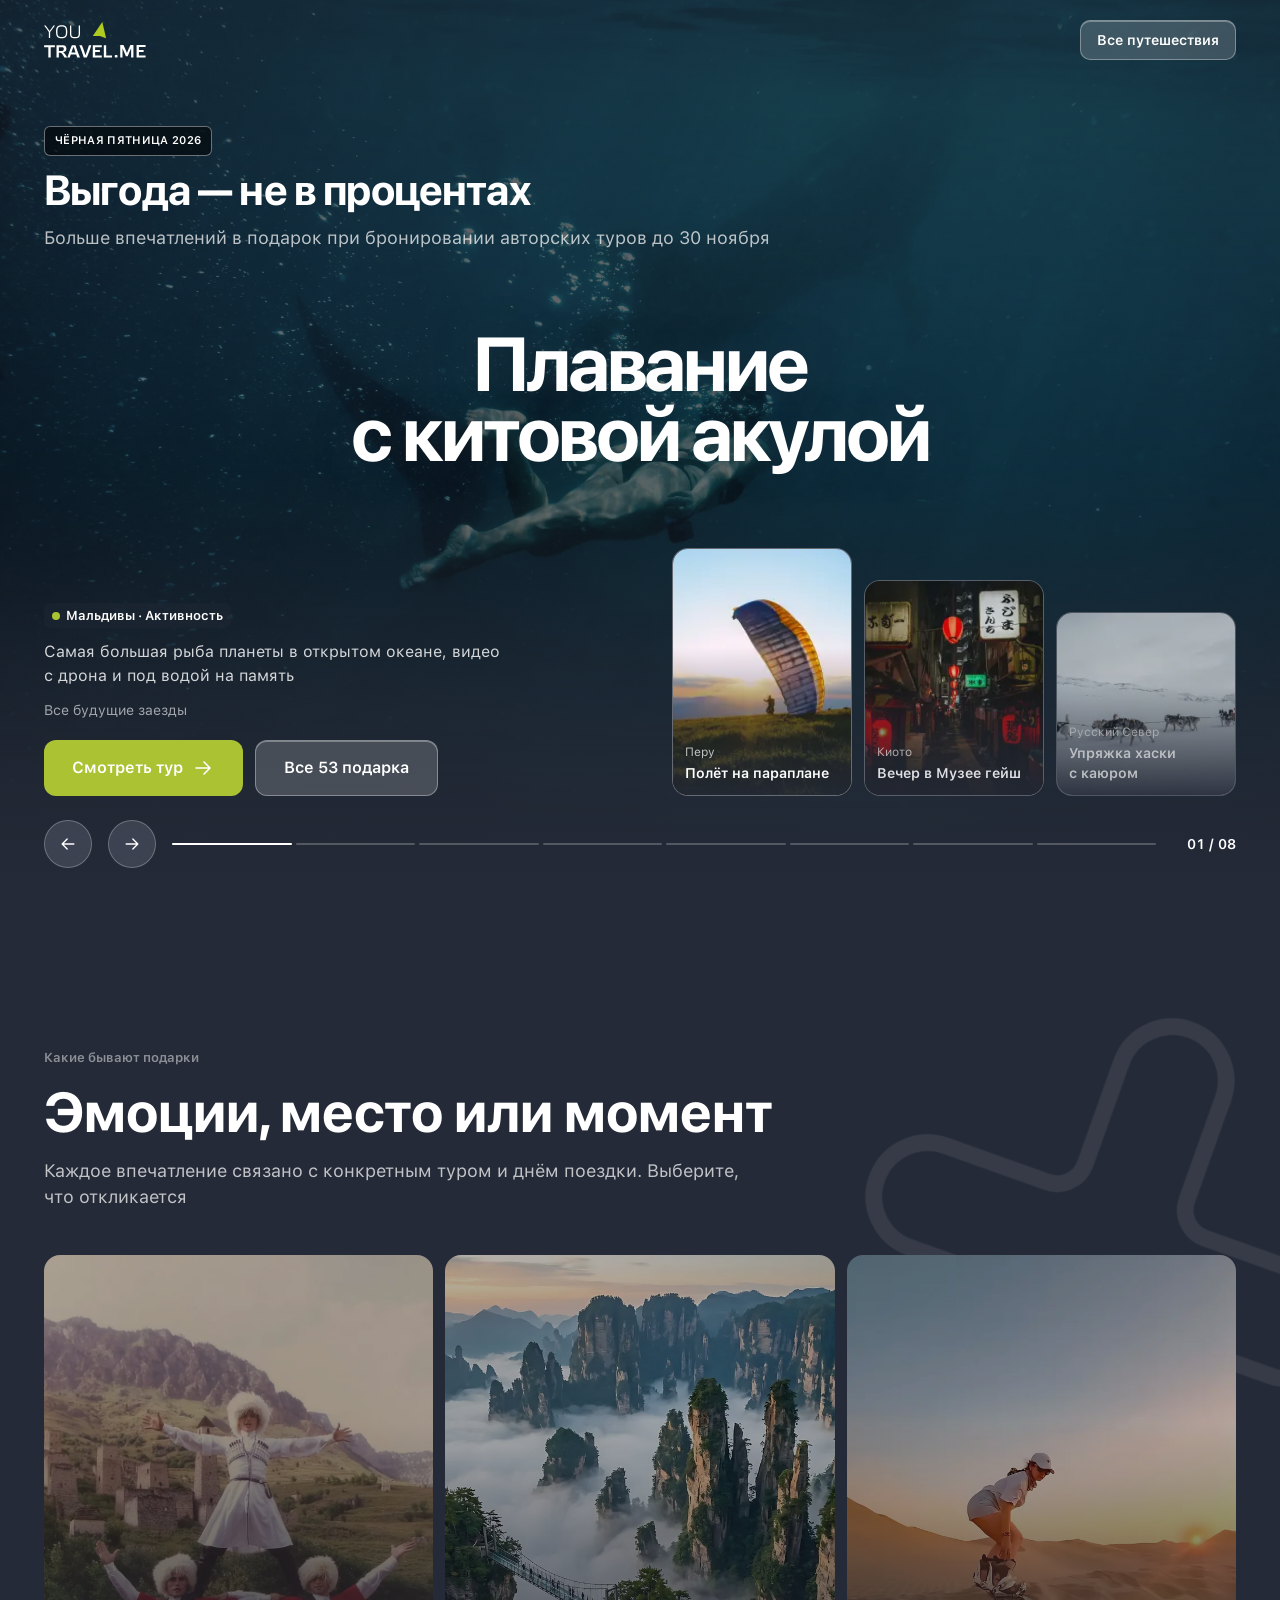
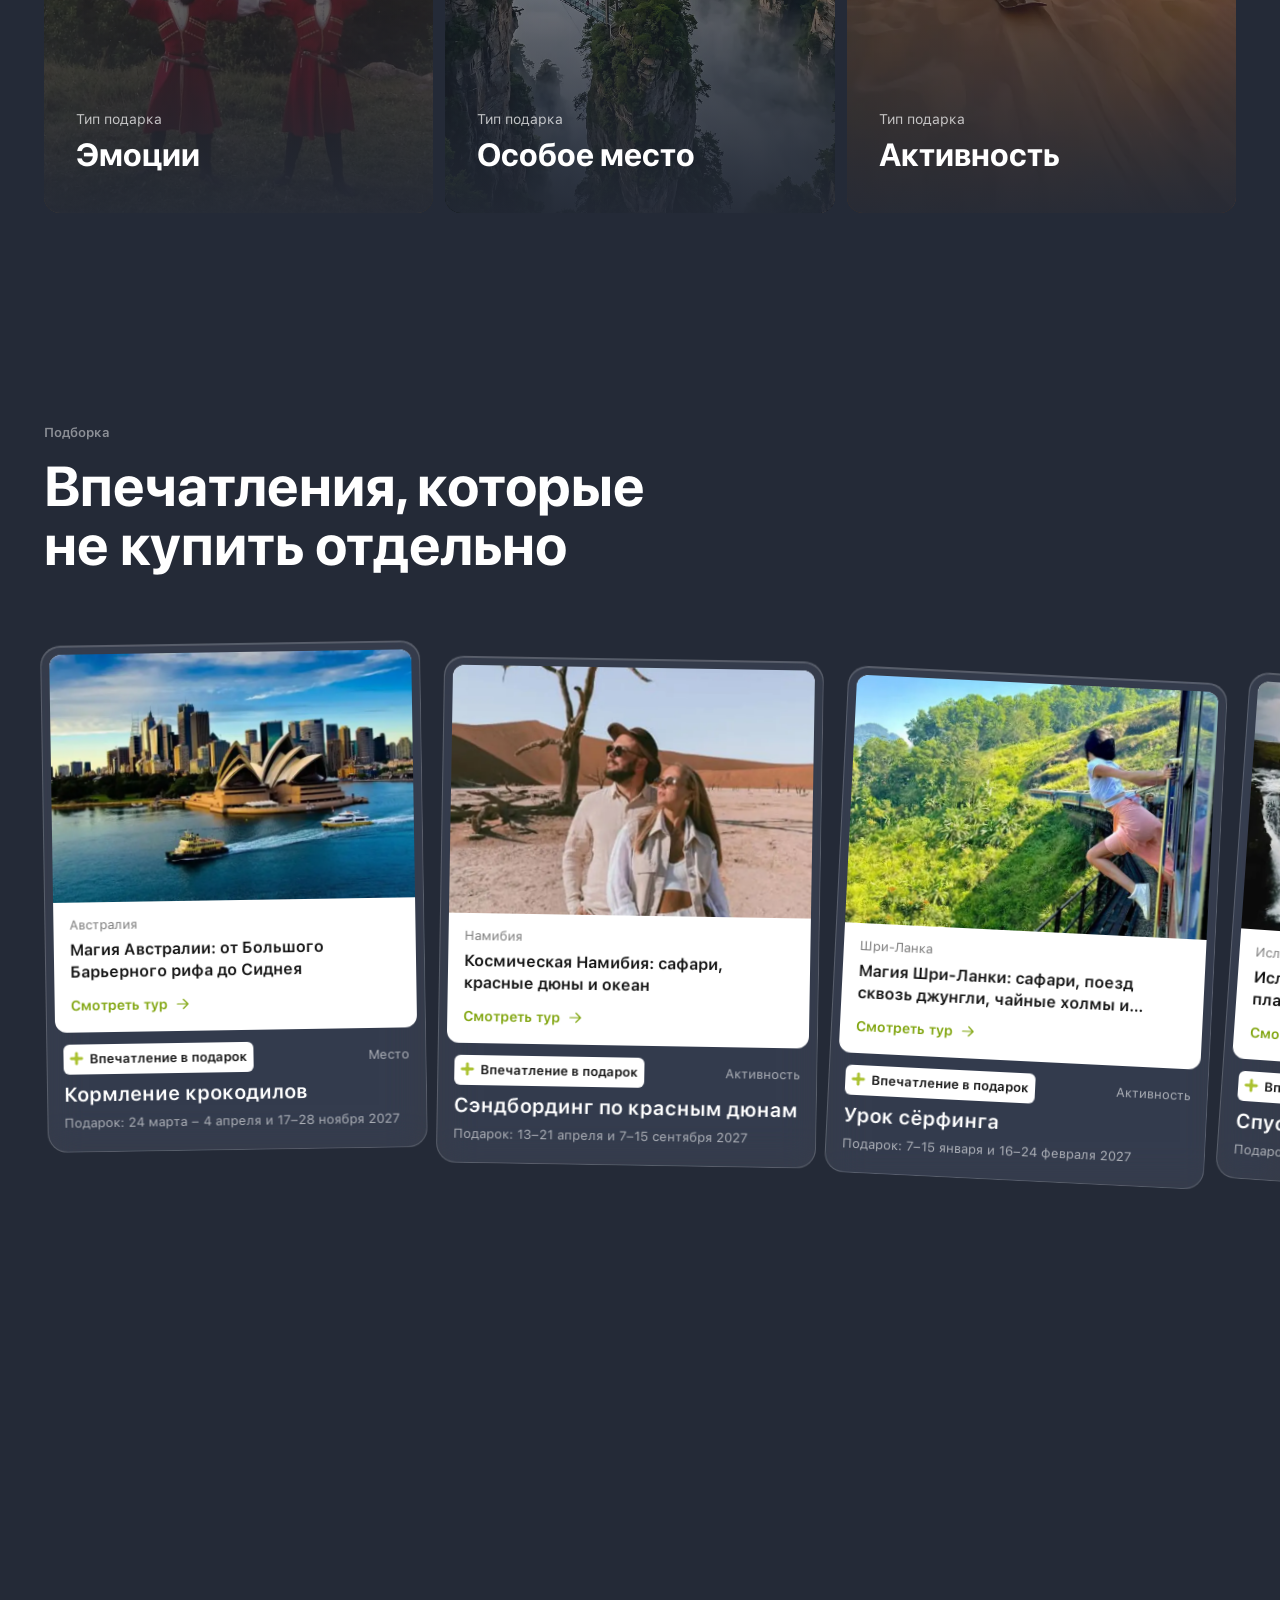
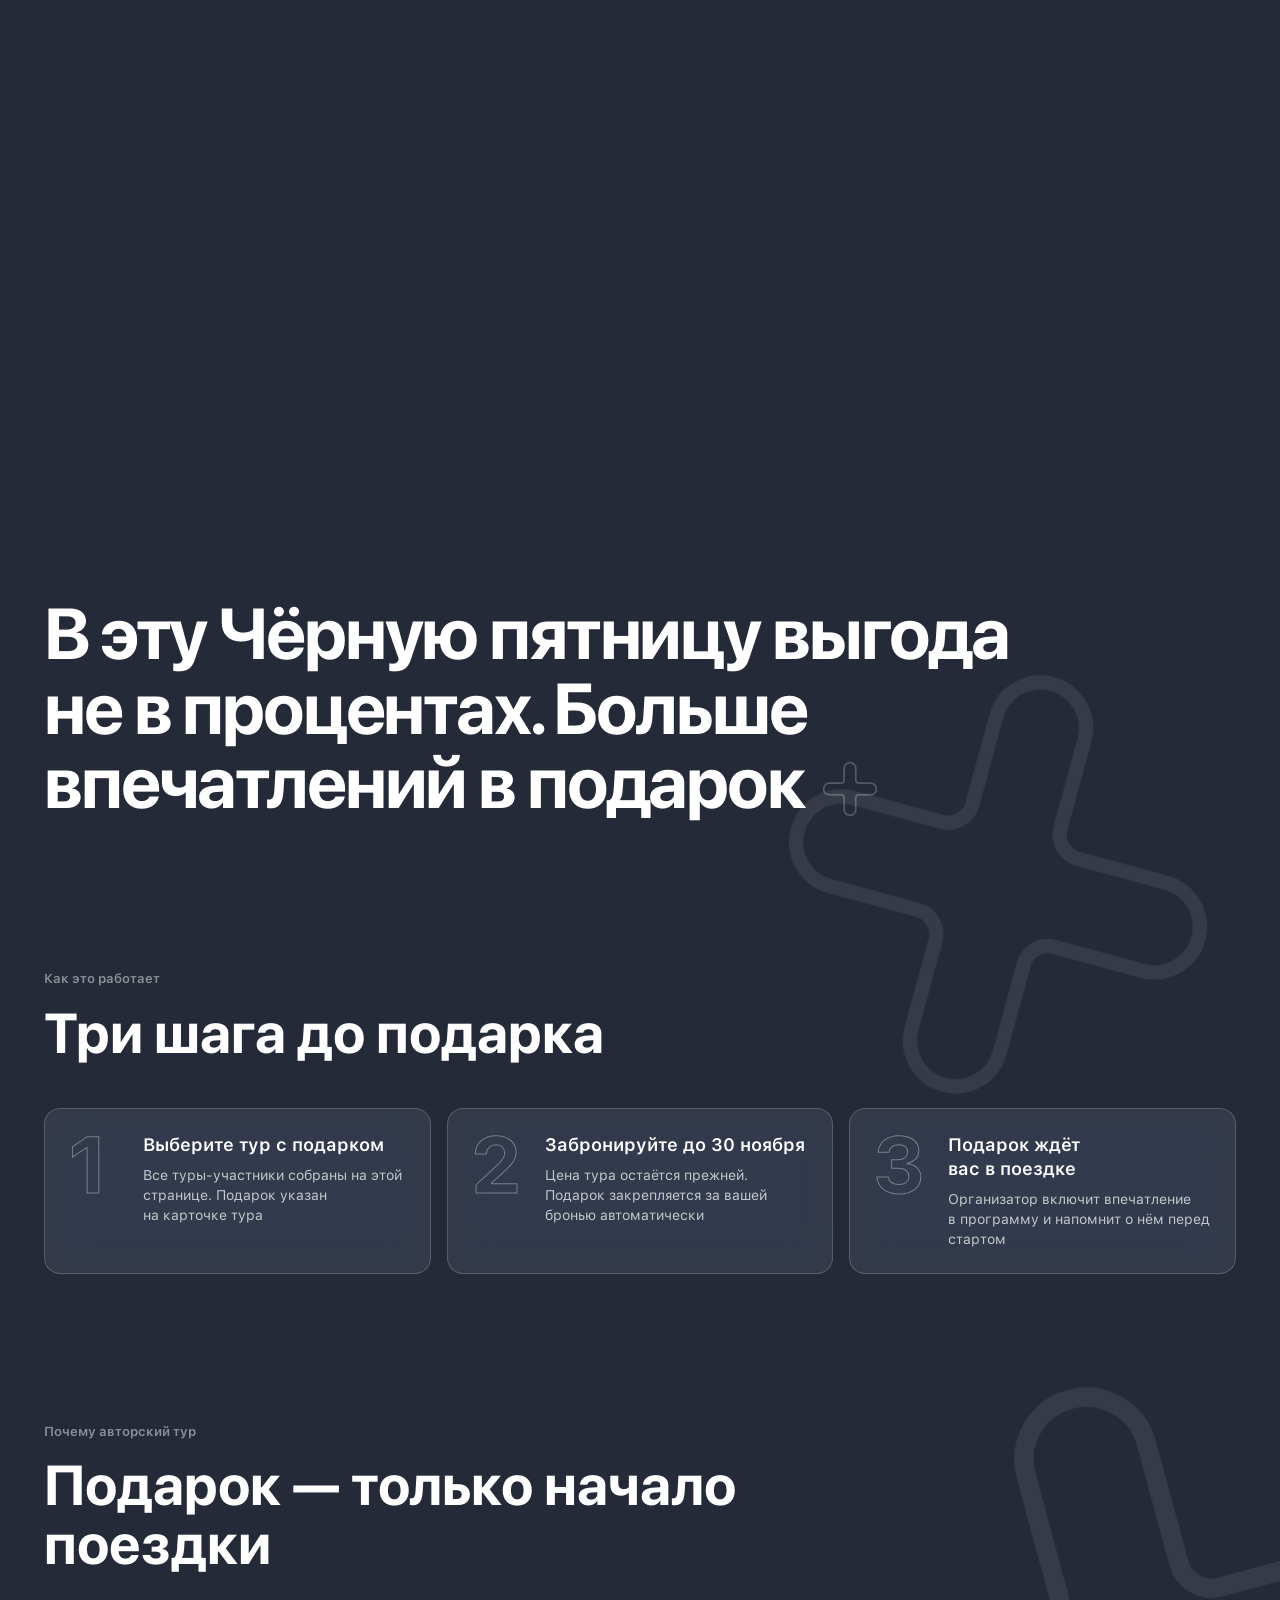
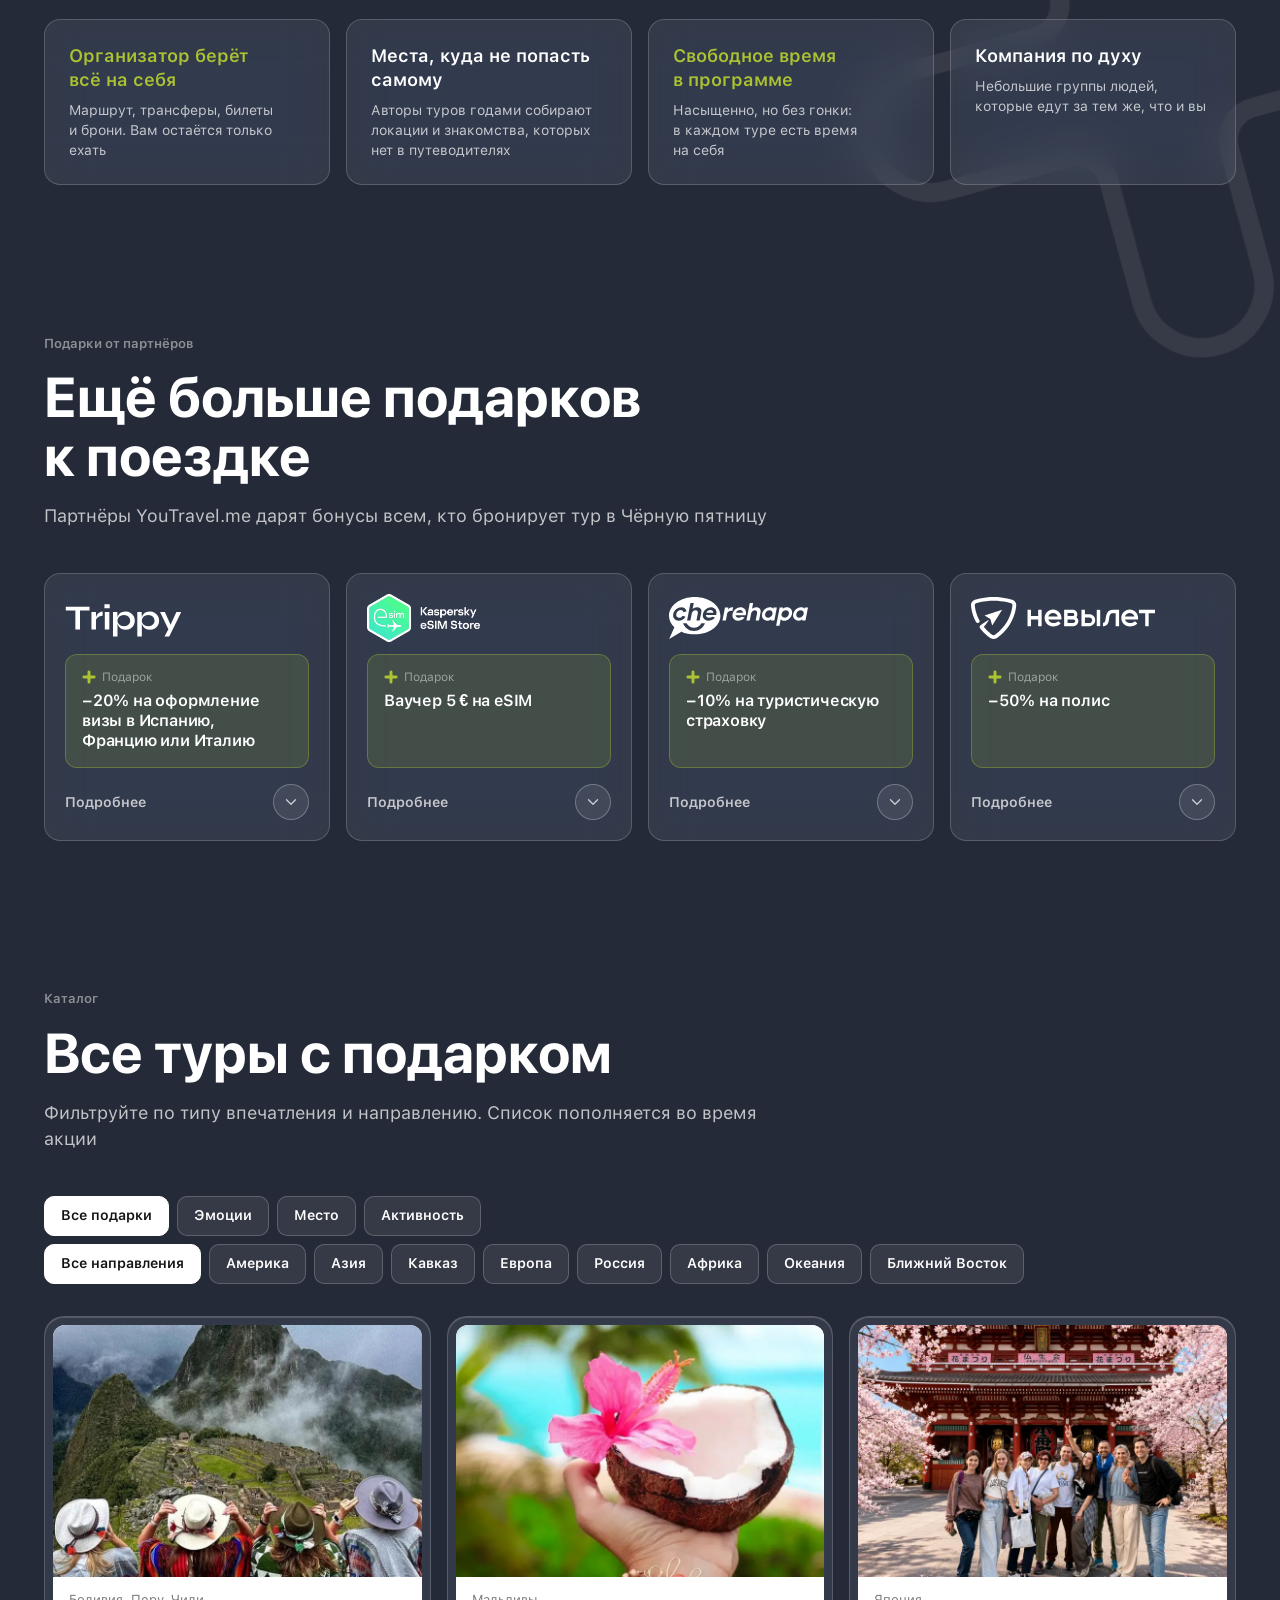
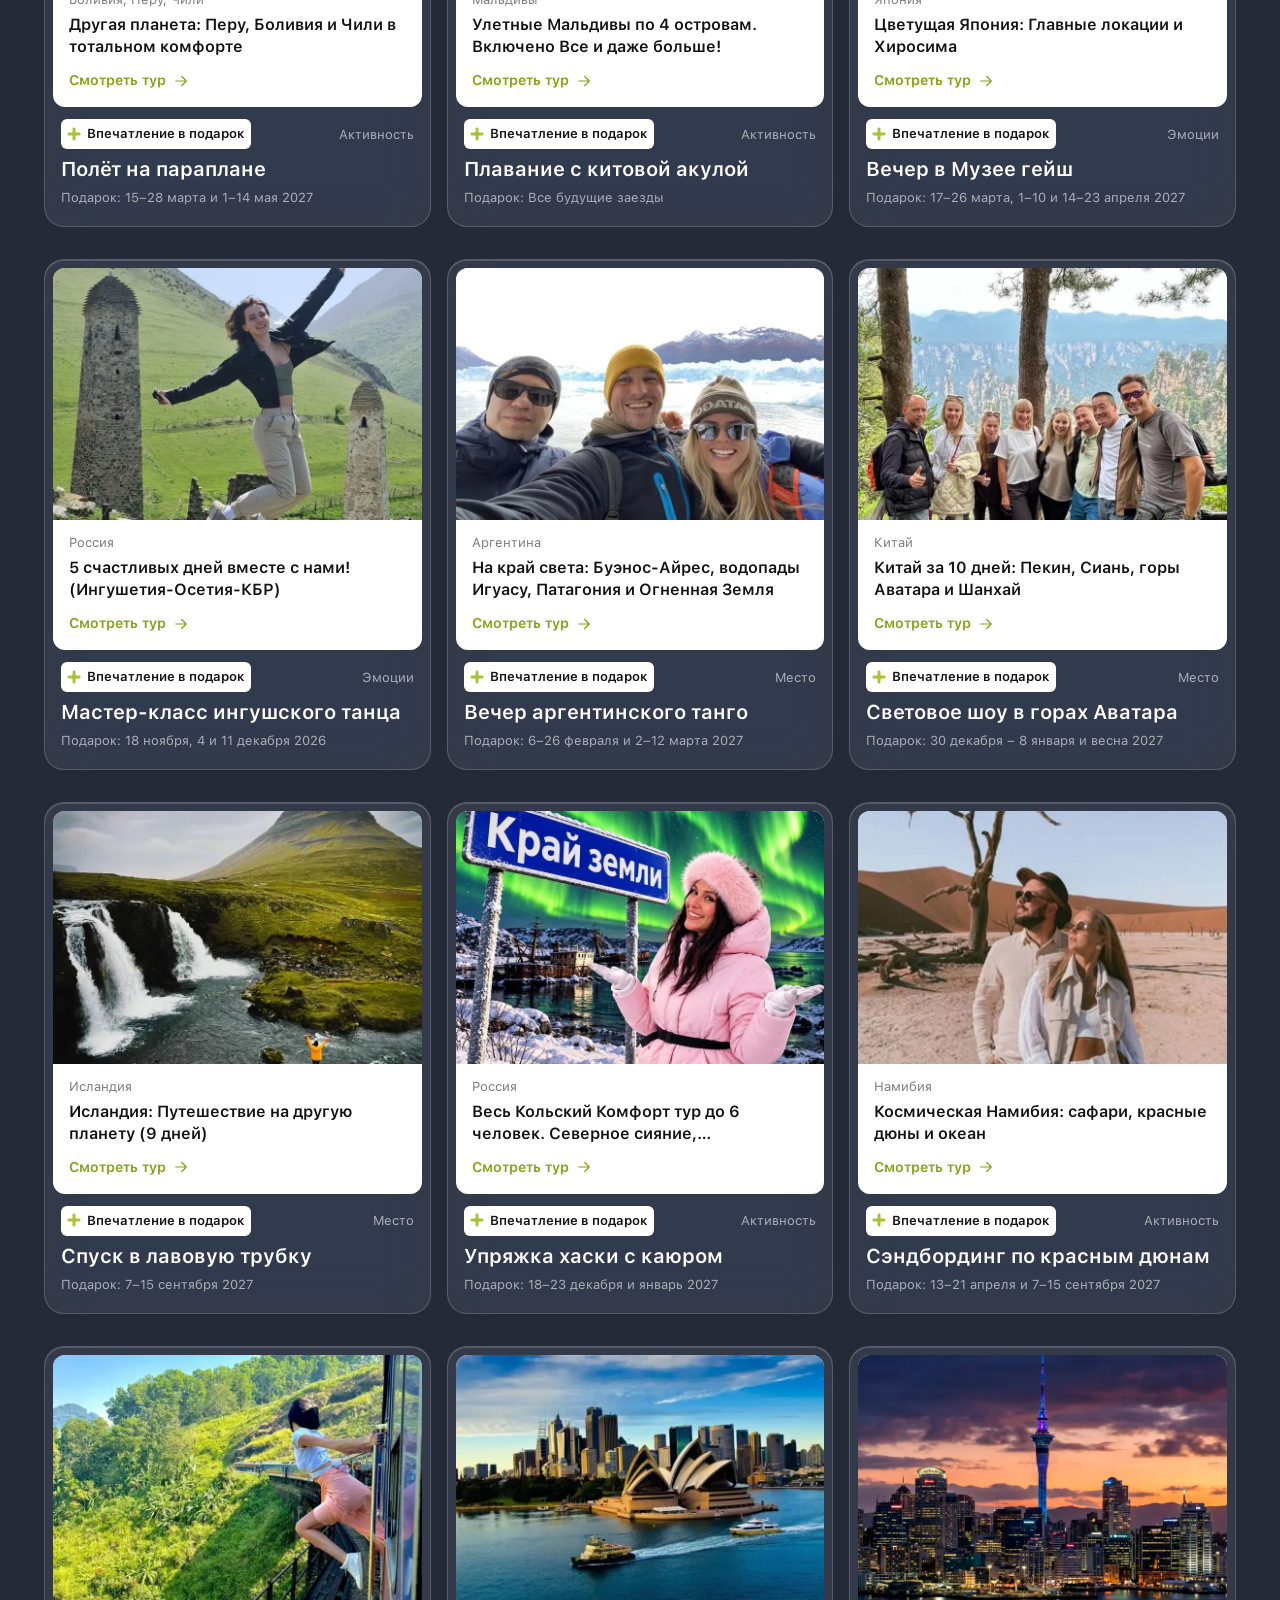
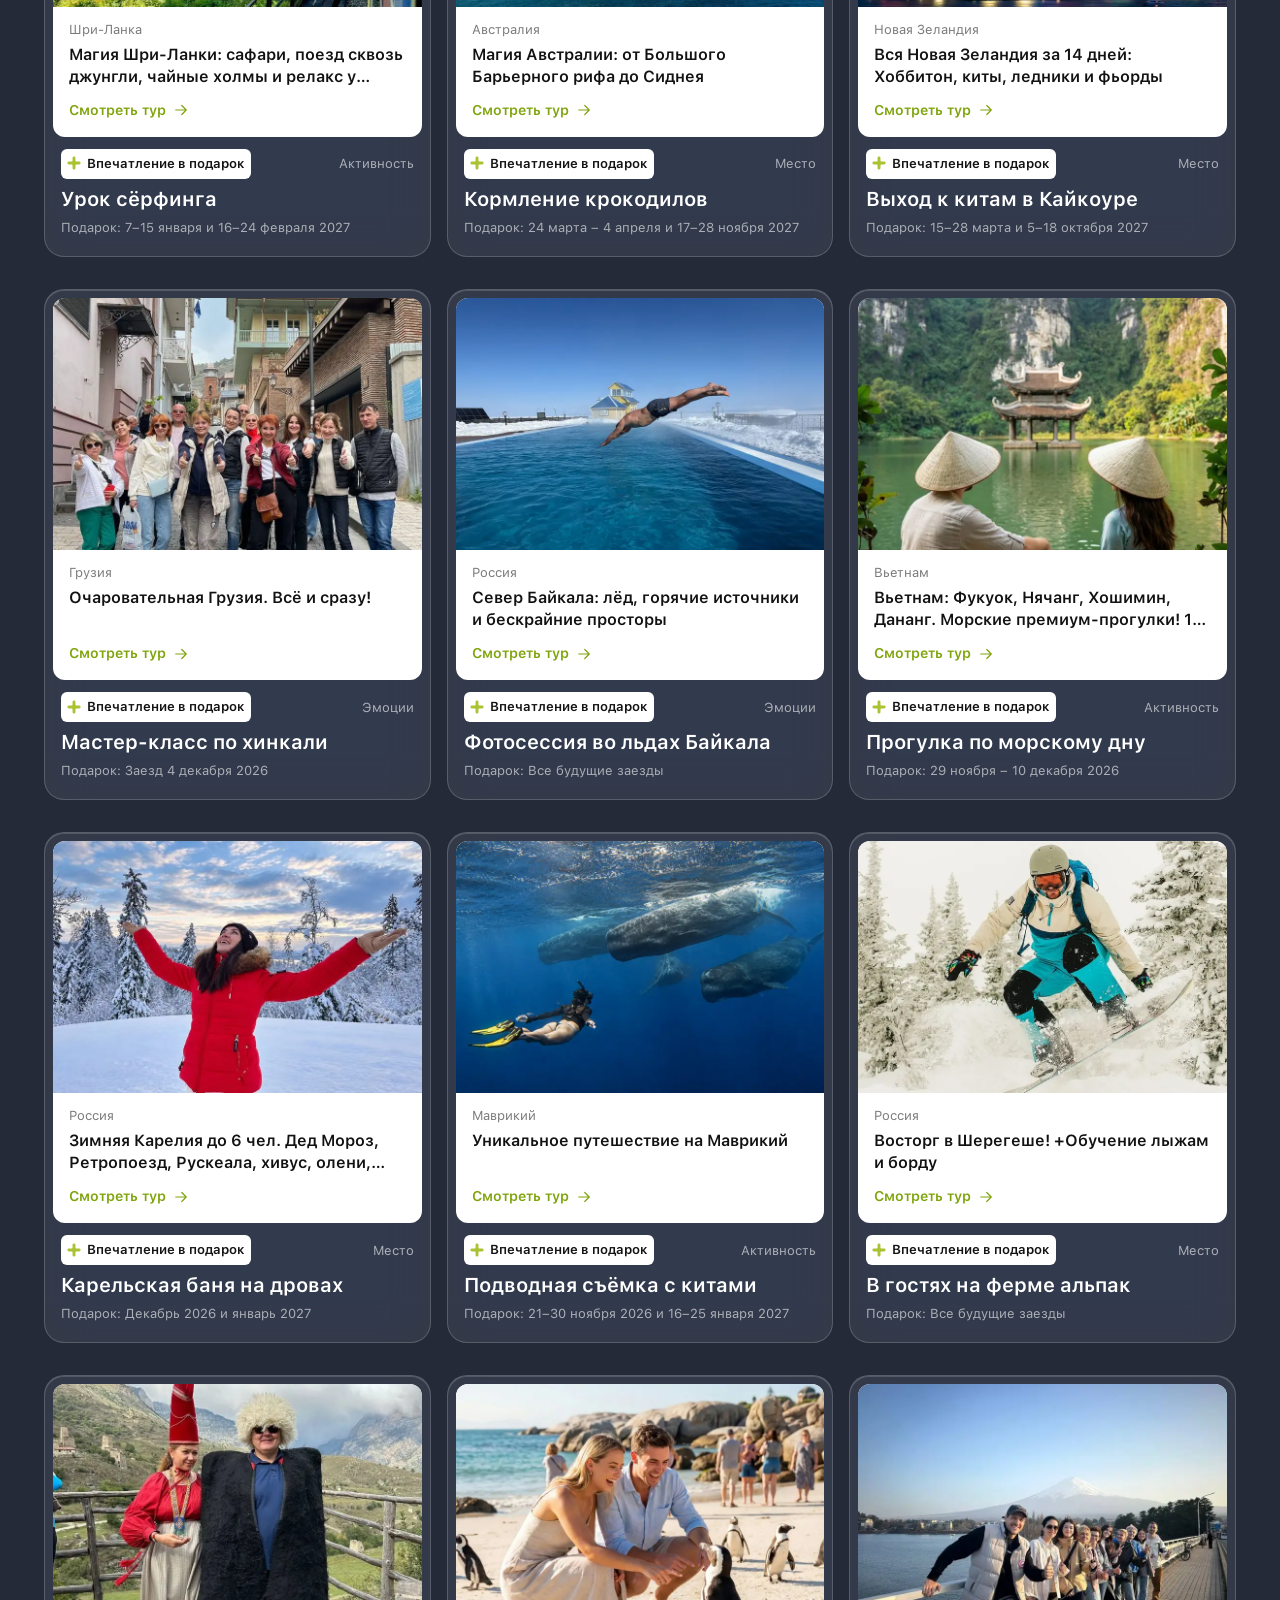
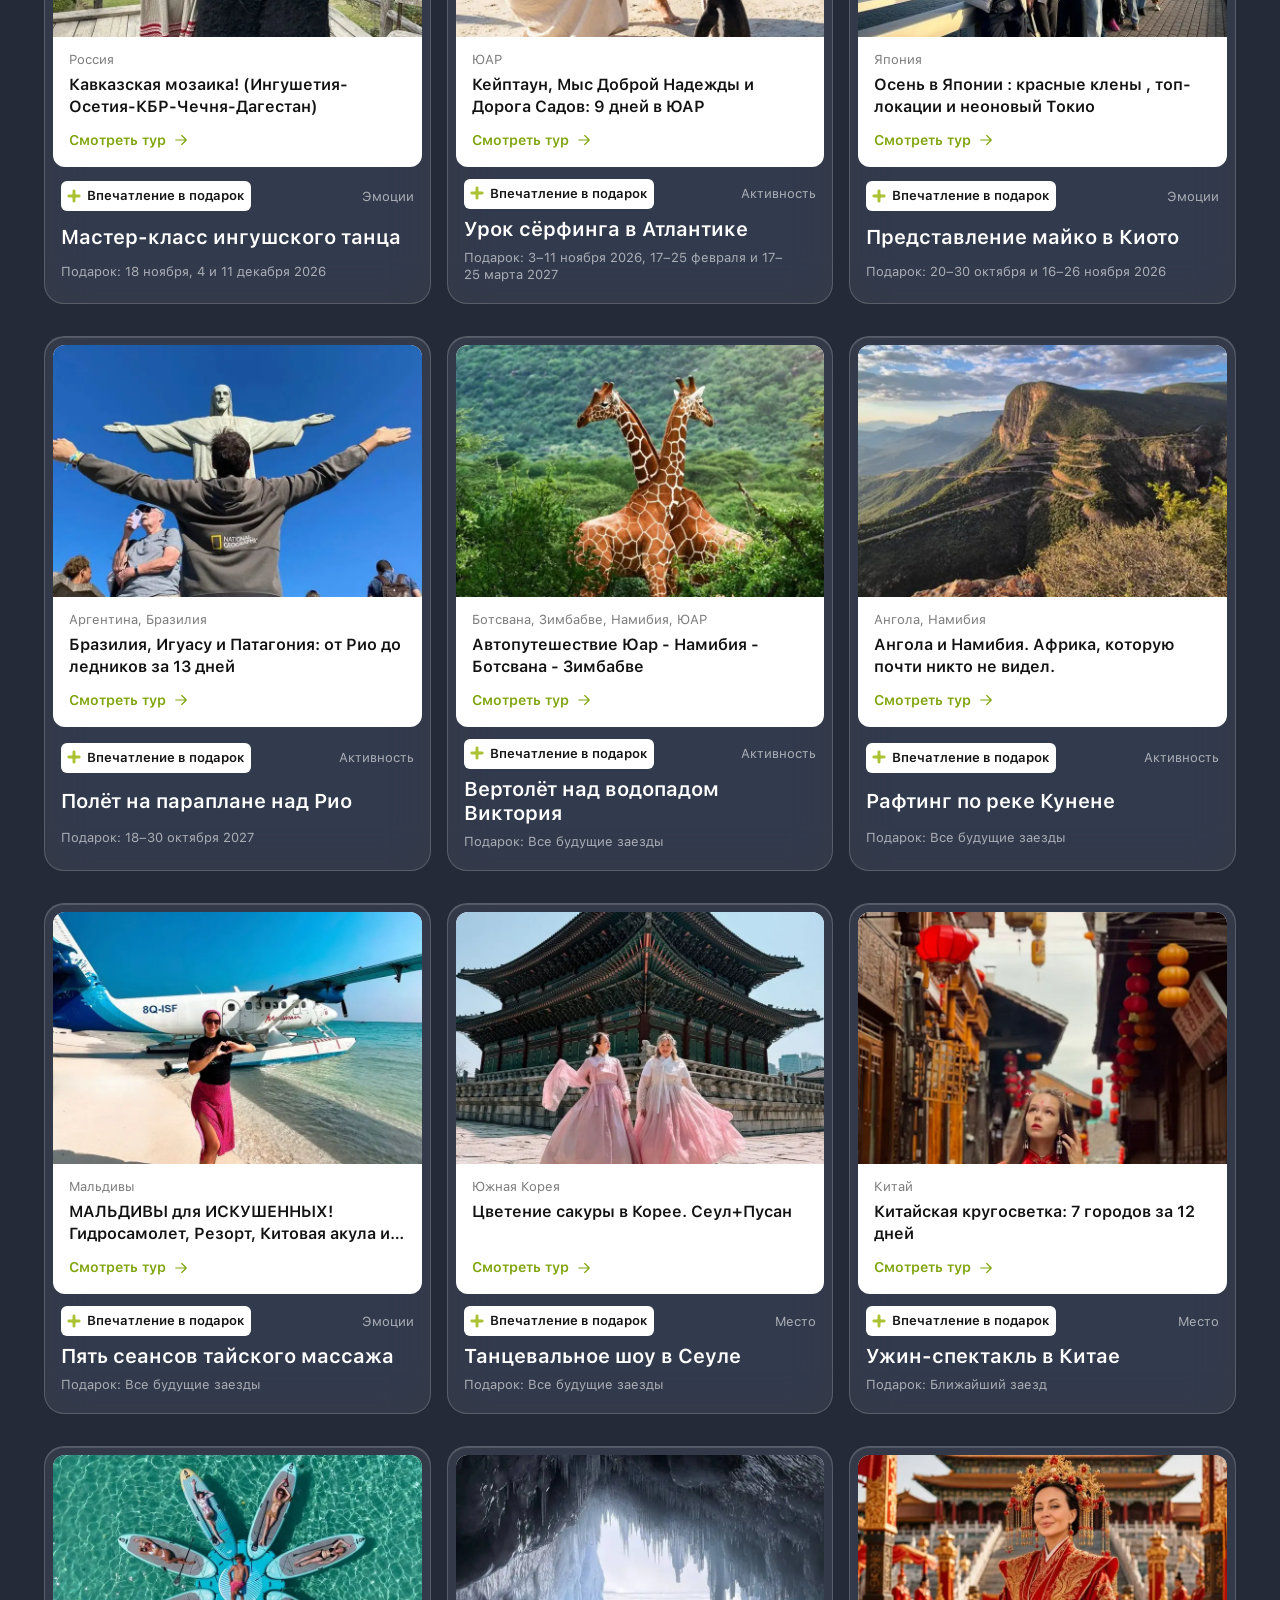
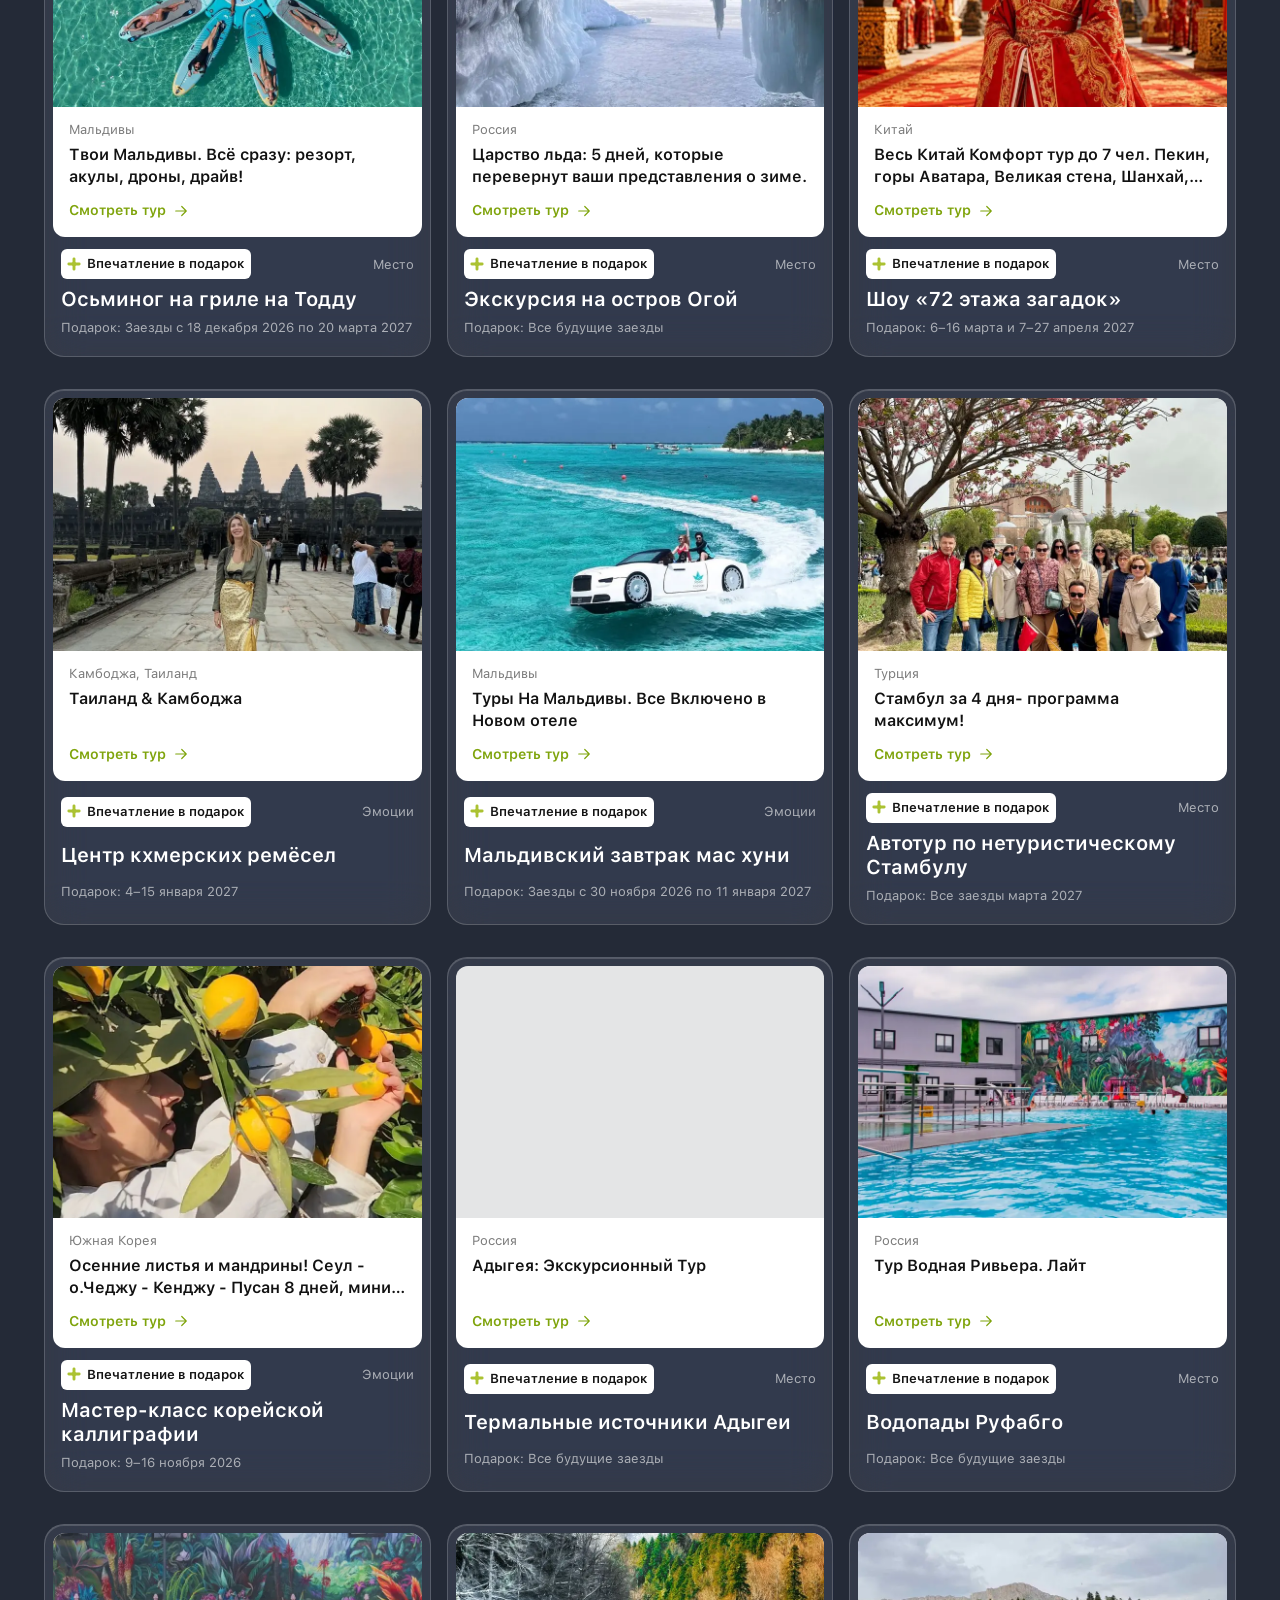
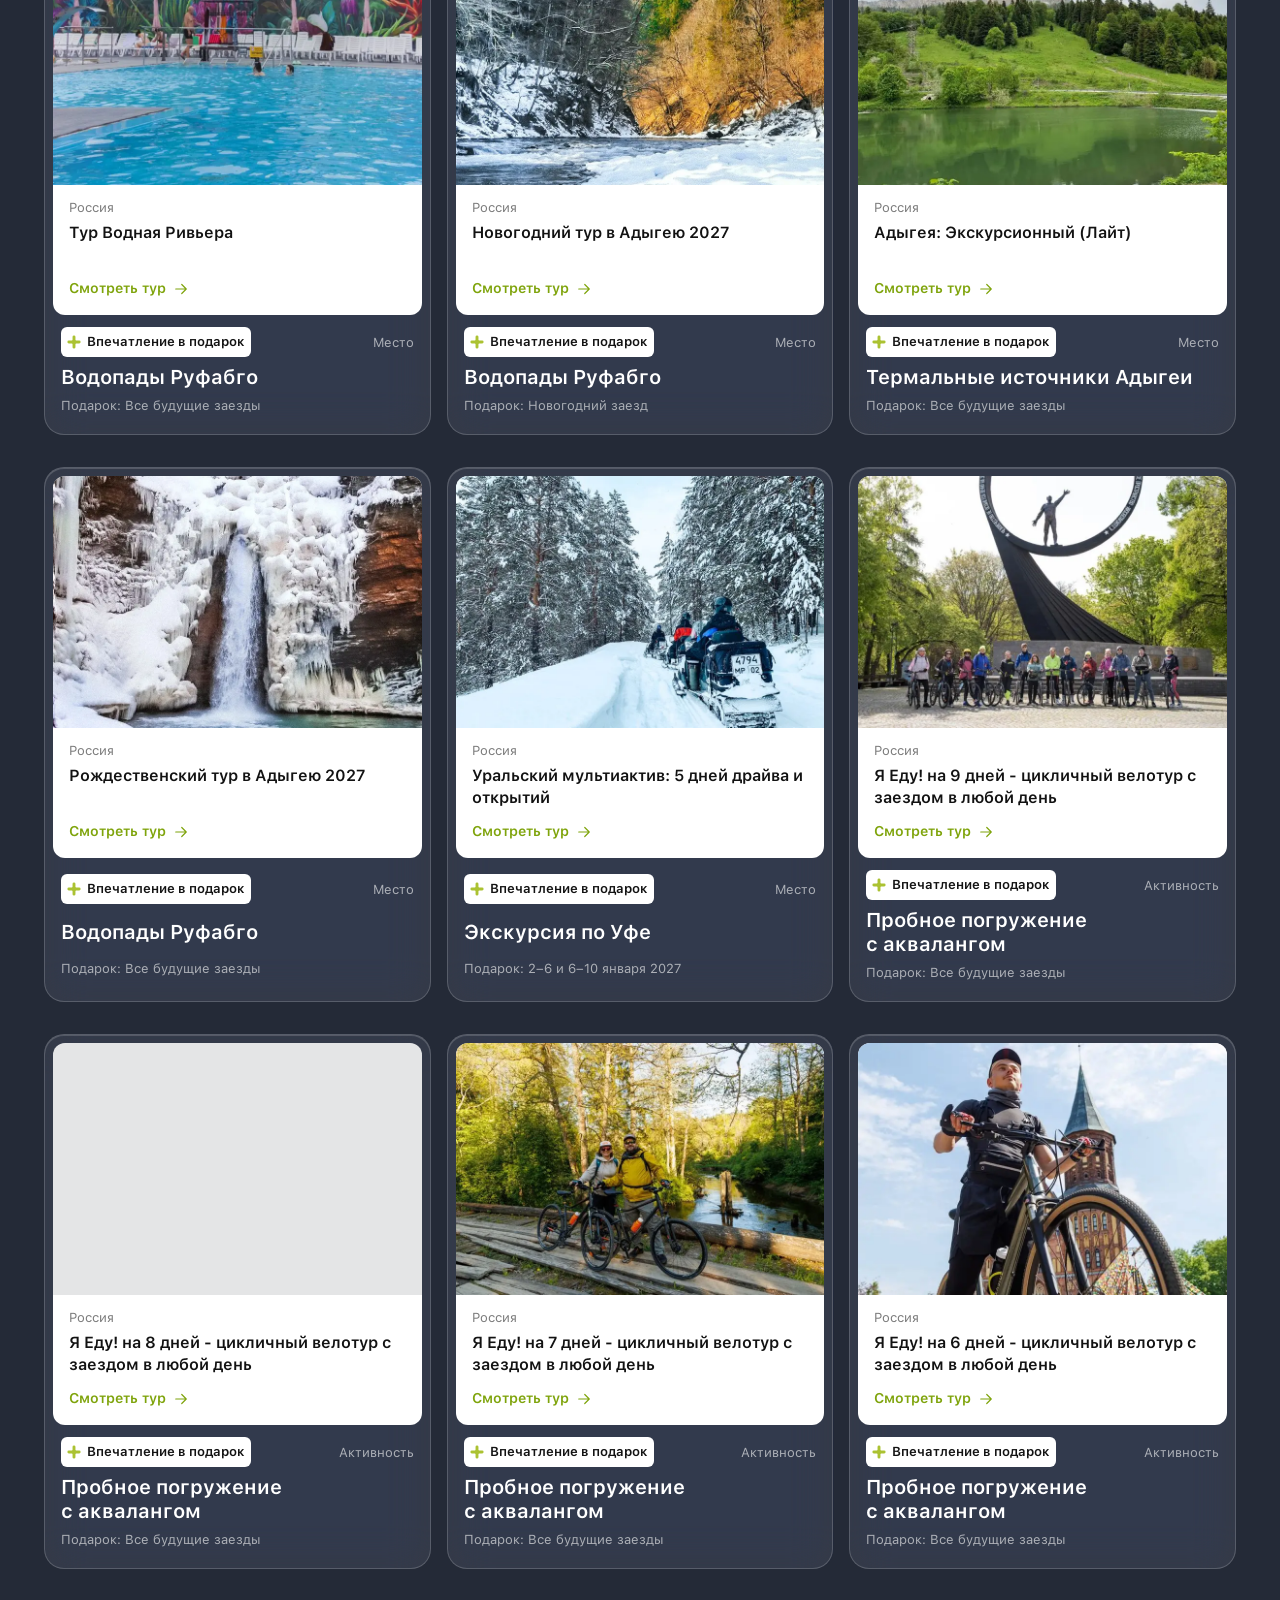
==== commit ad3d8a48: "Black Friday 2026: без точек в конце подзаголовков и описаний карточек Co-Authored-By: Claude Opus 5" ====
--- a/black-friday-2026/index.html
+++ b/black-friday-2026/index.html
@@ -56,7 +56,7 @@
         <span class="bf-chip" data-countdown-chip hidden><i></i>Осталось <span data-countdown></span></span>
       </div>
       <h1 class="bf-hero__title">Выгода — не в процентах</h1>
-      <p class="bf-hero__lead">Больше впечатлений в подарок при бронировании авторских туров до 30 ноября.</p>
+      <p class="bf-hero__lead">Больше впечатлений в подарок при бронировании авторских туров до 30 ноября</p>
     </div>
     <div class="bf-hero__stage">
       <p class="bf-hero__gift is-on"><span style="--len:25">Плавание с китовой акулой</span></p>
@@ -107,26 +107,26 @@
   <div class="bf-head bf-rv">
     <span class="bf-head__kicker">Какие бывают подарки</span>
     <h2 class="bf-head__title">Эмоции, место или момент</h2>
-    <p class="bf-head__text">Каждое впечатление связано с конкретным туром и днём поездки. Выберите, что откликается.</p>
+    <p class="bf-head__text">Каждое впечатление связано с конкретным туром и днём поездки. Выберите, что откликается</p>
   </div>
   <div class="bf-kinds__list">
     <button type="button" class="bf-kinds__item bf-rv" data-kind="person">
       <img src="./assets/promo/ingush-dance.webp" alt="" loading="lazy" decoding="async">
       <small>Тип подарка</small>
       <h3>Эмоции</h3>
-      <p>Мастера, танцоры, фотографы и местные жители, к которым не попасть без организатора.</p>
+      <p>Мастера, танцоры, фотографы и местные жители, к которым не попасть без организатора</p>
     </button>
     <button type="button" class="bf-kinds__item bf-rv" data-kind="place">
       <img src="./assets/promo/avatar-1.webp" alt="" loading="lazy" decoding="async">
       <small>Тип подарка</small>
       <h3>Особое место</h3>
-      <p>Горы Аватара после заката, лавовые тоннели, бани и фермы: туда, куда обычно не заходят туристы.</p>
+      <p>Горы Аватара после заката, лавовые тоннели, бани и фермы: туда, куда обычно не заходят туристы</p>
     </button>
     <button type="button" class="bf-kinds__item bf-rv" data-kind="activity">
       <img src="./assets/promo/dunes-1.webp" alt="" loading="lazy" decoding="async">
       <small>Тип подарка</small>
       <h3>Активность</h3>
-      <p>Полёты, сёрфинг, упряжки и спуски с дюн. Впечатление, которое остаётся в теле.</p>
+      <p>Полёты, сёрфинг, упряжки и спуски с дюн. Впечатление, которое остаётся в теле</p>
     </button>
   </div>
 </section>
@@ -308,19 +308,19 @@
     <h2 class="bf-head__title">Три шага до подарка</h2>
   </div>
   <ol class="bf-steps__list">
-    <li class="bf-card bf-rv"><span class="bf-steps__num" aria-hidden="true">1</span><h3>Выберите тур с подарком</h3><p>Все туры‑участники собраны на этой странице. Подарок указан на карточке тура.</p></li>
-    <li class="bf-card bf-rv"><span class="bf-steps__num" aria-hidden="true">2</span><h3>Забронируйте до 30 ноября</h3><p>Цена тура остаётся прежней. Подарок закрепляется за вашей бронью автоматически.</p></li>
-    <li class="bf-card bf-rv"><span class="bf-steps__num" aria-hidden="true">3</span><h3>Подарок ждёт вас в поездке</h3><p>Организатор включит впечатление в программу и напомнит о нём перед стартом.</p></li>
+    <li class="bf-card bf-rv"><span class="bf-steps__num" aria-hidden="true">1</span><h3>Выберите тур с подарком</h3><p>Все туры‑участники собраны на этой странице. Подарок указан на карточке тура</p></li>
+    <li class="bf-card bf-rv"><span class="bf-steps__num" aria-hidden="true">2</span><h3>Забронируйте до 30 ноября</h3><p>Цена тура остаётся прежней. Подарок закрепляется за вашей бронью автоматически</p></li>
+    <li class="bf-card bf-rv"><span class="bf-steps__num" aria-hidden="true">3</span><h3>Подарок ждёт вас в поездке</h3><p>Организатор включит впечатление в программу и напомнит о нём перед стартом</p></li>
   </ol>
   <div class="bf-head bf-steps__why bf-rv">
     <span class="bf-head__kicker">Почему авторский тур</span>
     <h2 class="bf-head__title">Подарок — только начало поездки</h2>
   </div>
   <div class="bf-steps__grid">
-    <div class="bf-card bf-rv"><h3>Организатор берёт всё на себя</h3><p>Маршрут, трансферы, билеты и брони. Вам остаётся только ехать.</p></div>
-    <div class="bf-card bf-rv"><h3>Места, куда не попасть самому</h3><p>Авторы туров годами собирают локации и знакомства, которых нет в путеводителях.</p></div>
-    <div class="bf-card bf-rv"><h3>Свободное время в программе</h3><p>Насыщенно, но без гонки: в каждом туре есть время на себя.</p></div>
-    <div class="bf-card bf-rv"><h3>Компания по духу</h3><p>Небольшие группы людей, которые едут за тем же, что и вы.</p></div>
+    <div class="bf-card bf-rv"><h3>Организатор берёт всё на себя</h3><p>Маршрут, трансферы, билеты и брони. Вам остаётся только ехать</p></div>
+    <div class="bf-card bf-rv"><h3>Места, куда не попасть самому</h3><p>Авторы туров годами собирают локации и знакомства, которых нет в путеводителях</p></div>
+    <div class="bf-card bf-rv"><h3>Свободное время в программе</h3><p>Насыщенно, но без гонки: в каждом туре есть время на себя</p></div>
+    <div class="bf-card bf-rv"><h3>Компания по духу</h3><p>Небольшие группы людей, которые едут за тем же, что и вы</p></div>
   </div>
 </section>
 
@@ -329,7 +329,7 @@
   <div class="bf-head bf-rv">
     <span class="bf-head__kicker">Подарки от партнёров</span>
     <h2 class="bf-head__title">Ещё больше подарков к поездке</h2>
-    <p class="bf-head__text">Партнёры YouTravel.me дарят бонусы всем, кто бронирует тур в Чёрную пятницу.</p>
+    <p class="bf-head__text">Партнёры YouTravel.me дарят бонусы всем, кто бронирует тур в Чёрную пятницу</p>
   </div>
   <div class="bf-partners__grid">
     <article class="bf-card bf-partners__card bf-rv" data-partner>
@@ -344,7 +344,7 @@
       <div id="bf-partner-more-0" class="bf-partners__more" role="region" aria-label="Подробнее: Trippy">
         <div class="bf-partners__more-in">
           <span class="bf-partners__cat">Визы</span>
-          <p class="bf-partners__desc">Запись в визовый центр ботом и полный пакет документов для шенгенской визы.</p>
+          <p class="bf-partners__desc">Запись в визовый центр ботом и полный пакет документов для шенгенской визы</p>
           <button type="button" class="bf-partners__code" data-copy="YOUTRAVEL20" aria-label="Скопировать промокод YOUTRAVEL20"><span>YOUTRAVEL20</span><i>Скопировать</i></button>
           <small class="bf-partners__note">Консульский и сервисный сборы оплачиваются отдельно</small>
           <a class="bf-btn bf-btn_glass bf-btn_arrow bf-partners__btn" href="https://thetrippy.travel" target="_blank" rel="noopener sponsored">На сайт партнёра <svg viewBox="0 0 24 24" aria-hidden="true"><path d="M5 12h14m-6-6 6 6-6 6" fill="none" stroke="currentColor" stroke-width="1.6" stroke-linecap="round" stroke-linejoin="round"/></svg></a>
@@ -363,7 +363,7 @@
       <div id="bf-partner-more-1" class="bf-partners__more" role="region" aria-label="Подробнее: Kaspersky eSIM Store">
         <div class="bf-partners__more-in">
           <span class="bf-partners__cat">Связь</span>
-          <p class="bf-partners__desc">eSIM с мобильным интернетом в поездке: больше 150 стран без роуминга.</p>
+          <p class="bf-partners__desc">eSIM с мобильным интернетом в поездке: больше 150 стран без роуминга</p>
           <span class="bf-partners__code bf-partners__code_muted">Код придёт после бронирования</span>
           <small class="bf-partners__note">Для новых пользователей</small>
           <a class="bf-btn bf-btn_glass bf-btn_arrow bf-partners__btn" href="https://kasperskyesimstore.com" target="_blank" rel="noopener sponsored">На сайт партнёра <svg viewBox="0 0 24 24" aria-hidden="true"><path d="M5 12h14m-6-6 6 6-6 6" fill="none" stroke="currentColor" stroke-width="1.6" stroke-linecap="round" stroke-linejoin="round"/></svg></a>
@@ -382,7 +382,7 @@
       <div id="bf-partner-more-2" class="bf-partners__more" role="region" aria-label="Подробнее: Черехапа">
         <div class="bf-partners__more-in">
           <span class="bf-partners__cat">Страховка</span>
-          <p class="bf-partners__desc">Сравнение и покупка туристических страховок от крупных страховых компаний.</p>
+          <p class="bf-partners__desc">Сравнение и покупка туристических страховок от крупных страховых компаний</p>
           <span class="bf-partners__code bf-partners__code_muted">Промокод уточняется</span>
           
           <a class="bf-btn bf-btn_glass bf-btn_arrow bf-partners__btn" href="https://cherehapa.ru" target="_blank" rel="noopener sponsored">На сайт партнёра <svg viewBox="0 0 24 24" aria-hidden="true"><path d="M5 12h14m-6-6 6 6-6 6" fill="none" stroke="currentColor" stroke-width="1.6" stroke-linecap="round" stroke-linejoin="round"/></svg></a>
@@ -401,7 +401,7 @@
       <div id="bf-partner-more-3" class="bf-partners__more" role="region" aria-label="Подробнее: Невылет.рф">
         <div class="bf-partners__more-in">
           <span class="bf-partners__cat">Страховка от невыезда</span>
-          <p class="bf-partners__desc">Страховка от невыезда и в поездке: вы сами выбираете, что включить в полис.</p>
+          <p class="bf-partners__desc">Страховка от невыезда и в поездке: вы сами выбираете, что включить в полис</p>
           <span class="bf-partners__code bf-partners__code_muted">Промокод уточняется</span>
           <small class="bf-partners__note">Действует 23–30 ноября</small>
           <a class="bf-btn bf-btn_glass bf-btn_arrow bf-partners__btn" href="https://xn--b1afbxh8ayd.xn--p1ai" target="_blank" rel="noopener sponsored">На сайт партнёра <svg viewBox="0 0 24 24" aria-hidden="true"><path d="M5 12h14m-6-6 6 6-6 6" fill="none" stroke="currentColor" stroke-width="1.6" stroke-linecap="round" stroke-linejoin="round"/></svg></a>
@@ -416,7 +416,7 @@
   <div class="bf-head bf-rv">
     <span class="bf-head__kicker">Каталог</span>
     <h2 class="bf-head__title">Все туры с подарком</h2>
-    <p class="bf-head__text">Фильтруйте по типу впечатления и направлению. Список пополняется во время акции.</p>
+    <p class="bf-head__text">Фильтруйте по типу впечатления и направлению. Список пополняется во время акции</p>
   </div>
   <div class="bf-catalog__filters" role="group" aria-label="Фильтры">
     <div class="bf-catalog__group" data-filter="type">
@@ -1345,7 +1345,7 @@
     <p class="bf-catalog__count" role="status" data-count></p>
   </div>
   <div class="bf-catalog__empty" role="status" data-empty hidden>
-    <p>По этим фильтрам подарков пока нет. Список пополняется во время акции.</p>
+    <p>По этим фильтрам подарков пока нет. Список пополняется во время акции</p>
     <button type="button" class="bf-fbtn" data-reset>Сбросить фильтры</button>
   </div>
 </section>
@@ -1358,11 +1358,11 @@
     <h2 class="bf-head__title">Коротко и честно</h2>
   </div>
   <div class="bf-terms__grid">
-    <div class="bf-card bf-terms__item bf-rv"><span class="bf-terms__icon"><svg viewBox="0 0 24 24" aria-hidden="true"><rect x="4" y="5" width="16" height="15" rx="3" fill="none" stroke="currentColor" stroke-width="1.4"/><path d="M4 10h16M8 3v4m8-4v4" stroke="currentColor" stroke-width="1.4" stroke-linecap="round"/></svg></span><div><h3>Сроки акции</h3><p>Бронирования с 9 по 30 ноября 2026 года включительно.</p></div></div>
-    <div class="bf-card bf-terms__item bf-rv"><span class="bf-terms__icon"><svg viewBox="0 0 24 24" aria-hidden="true"><path d="M7 3h7l4 4v13a1 1 0 0 1-1 1H7a1 1 0 0 1-1-1V4a1 1 0 0 1 1-1Z" fill="none" stroke="currentColor" stroke-width="1.4" stroke-linejoin="round"/><path d="m9 14 2 2 4-4" fill="none" stroke="currentColor" stroke-width="1.4" stroke-linecap="round" stroke-linejoin="round"/></svg></span><div><h3>Как получить подарок</h3><p>Забронируйте тур со знаком «Впечатление в подарок» в период акции. Подарок действует на даты заездов, указанные в карточке.</p></div></div>
-    <div class="bf-card bf-terms__item bf-rv"><span class="bf-terms__icon"><svg viewBox="0 0 24 24" aria-hidden="true"><path d="M4 7a2 2 0 0 1 2-2h11v4M4 7v11a2 2 0 0 0 2 2h14V9H6a2 2 0 0 1-2-2Z" fill="none" stroke="currentColor" stroke-width="1.4" stroke-linejoin="round"/><circle cx="16" cy="14.5" r="1.2" fill="currentColor"/></svg></span><div><h3>Цена тура</h3><p>Не меняется. Подарок организатор предоставляет за свой счёт.</p></div></div>
-    <div class="bf-card bf-terms__item bf-rv"><span class="bf-terms__icon"><svg viewBox="0 0 24 24" aria-hidden="true"><path d="M20 12a8 8 0 0 1-14.3 4.9M4 12a8 8 0 0 1 14.3-4.9M18.5 3v4.2h-4.2M5.5 21v-4.2h4.2" fill="none" stroke="currentColor" stroke-width="1.4" stroke-linecap="round" stroke-linejoin="round"/></svg></span><div><h3>Если подарок не состоится</h3><p>Из‑за погоды или других объективных причин организатор предложит равноценную замену по силе впечатления.</p></div></div>
-    <div class="bf-card bf-terms__item bf-rv"><span class="bf-terms__icon"><svg viewBox="0 0 24 24" aria-hidden="true"><path d="M4 12a8 8 0 1 0 2.3-5.6M4 4v4h4" fill="none" stroke="currentColor" stroke-width="1.4" stroke-linecap="round" stroke-linejoin="round"/><path d="M12 8v4l3 2" fill="none" stroke="currentColor" stroke-width="1.4" stroke-linecap="round"/></svg></span><div><h3>Перенос и отмена</h3><p>При переносе тура подарок сохраняется на новые даты заезда. Условия отмены — как у тура.</p></div></div>
+    <div class="bf-card bf-terms__item bf-rv"><span class="bf-terms__icon"><svg viewBox="0 0 24 24" aria-hidden="true"><rect x="4" y="5" width="16" height="15" rx="3" fill="none" stroke="currentColor" stroke-width="1.4"/><path d="M4 10h16M8 3v4m8-4v4" stroke="currentColor" stroke-width="1.4" stroke-linecap="round"/></svg></span><div><h3>Сроки акции</h3><p>Бронирования с 9 по 30 ноября 2026 года включительно</p></div></div>
+    <div class="bf-card bf-terms__item bf-rv"><span class="bf-terms__icon"><svg viewBox="0 0 24 24" aria-hidden="true"><path d="M7 3h7l4 4v13a1 1 0 0 1-1 1H7a1 1 0 0 1-1-1V4a1 1 0 0 1 1-1Z" fill="none" stroke="currentColor" stroke-width="1.4" stroke-linejoin="round"/><path d="m9 14 2 2 4-4" fill="none" stroke="currentColor" stroke-width="1.4" stroke-linecap="round" stroke-linejoin="round"/></svg></span><div><h3>Как получить подарок</h3><p>Забронируйте тур со знаком «Впечатление в подарок» в период акции. Подарок действует на даты заездов, указанные в карточке</p></div></div>
+    <div class="bf-card bf-terms__item bf-rv"><span class="bf-terms__icon"><svg viewBox="0 0 24 24" aria-hidden="true"><path d="M4 7a2 2 0 0 1 2-2h11v4M4 7v11a2 2 0 0 0 2 2h14V9H6a2 2 0 0 1-2-2Z" fill="none" stroke="currentColor" stroke-width="1.4" stroke-linejoin="round"/><circle cx="16" cy="14.5" r="1.2" fill="currentColor"/></svg></span><div><h3>Цена тура</h3><p>Не меняется. Подарок организатор предоставляет за свой счёт</p></div></div>
+    <div class="bf-card bf-terms__item bf-rv"><span class="bf-terms__icon"><svg viewBox="0 0 24 24" aria-hidden="true"><path d="M20 12a8 8 0 0 1-14.3 4.9M4 12a8 8 0 0 1 14.3-4.9M18.5 3v4.2h-4.2M5.5 21v-4.2h4.2" fill="none" stroke="currentColor" stroke-width="1.4" stroke-linecap="round" stroke-linejoin="round"/></svg></span><div><h3>Если подарок не состоится</h3><p>Из‑за погоды или других объективных причин организатор предложит равноценную замену по силе впечатления</p></div></div>
+    <div class="bf-card bf-terms__item bf-rv"><span class="bf-terms__icon"><svg viewBox="0 0 24 24" aria-hidden="true"><path d="M4 12a8 8 0 1 0 2.3-5.6M4 4v4h4" fill="none" stroke="currentColor" stroke-width="1.4" stroke-linecap="round" stroke-linejoin="round"/><path d="M12 8v4l3 2" fill="none" stroke="currentColor" stroke-width="1.4" stroke-linecap="round"/></svg></span><div><h3>Перенос и отмена</h3><p>При переносе тура подарок сохраняется на новые даты заезда. Условия отмены — как у тура</p></div></div>
   </div>
   <div class="bf-head bf-terms__faq-head bf-rv">
     <span class="bf-head__kicker">Вопросы</span>
@@ -1385,7 +1385,7 @@
   <div class="bf-final__box bf-rv">
     <img src="./assets/promo/lava-1.webp" srcset="./assets/promo/lava-1.webp 1200w, ./assets/promo/lava-1-xl.webp 2400w" sizes="(max-width: 1440px) 100vw, 1376px" alt="" loading="lazy" decoding="async">
     <h2 data-final-title>Успейте забронировать до 30 ноября</h2>
-    <p><span data-countdown-line hidden>Осталось <b data-countdown></b>. </span>Цена тура не меняется, впечатление уже ждёт вас в программе.</p>
+    <p><span data-countdown-line hidden>Осталось <b data-countdown></b>. </span>Цена тура не меняется, впечатление уже ждёт вас в программе</p>
     <a class="bf-btn bf-btn_green bf-btn_l" href="#bf-catalog" data-to-catalog>Выбрать тур с&nbsp;подарком</a>
   </div>
 </section>
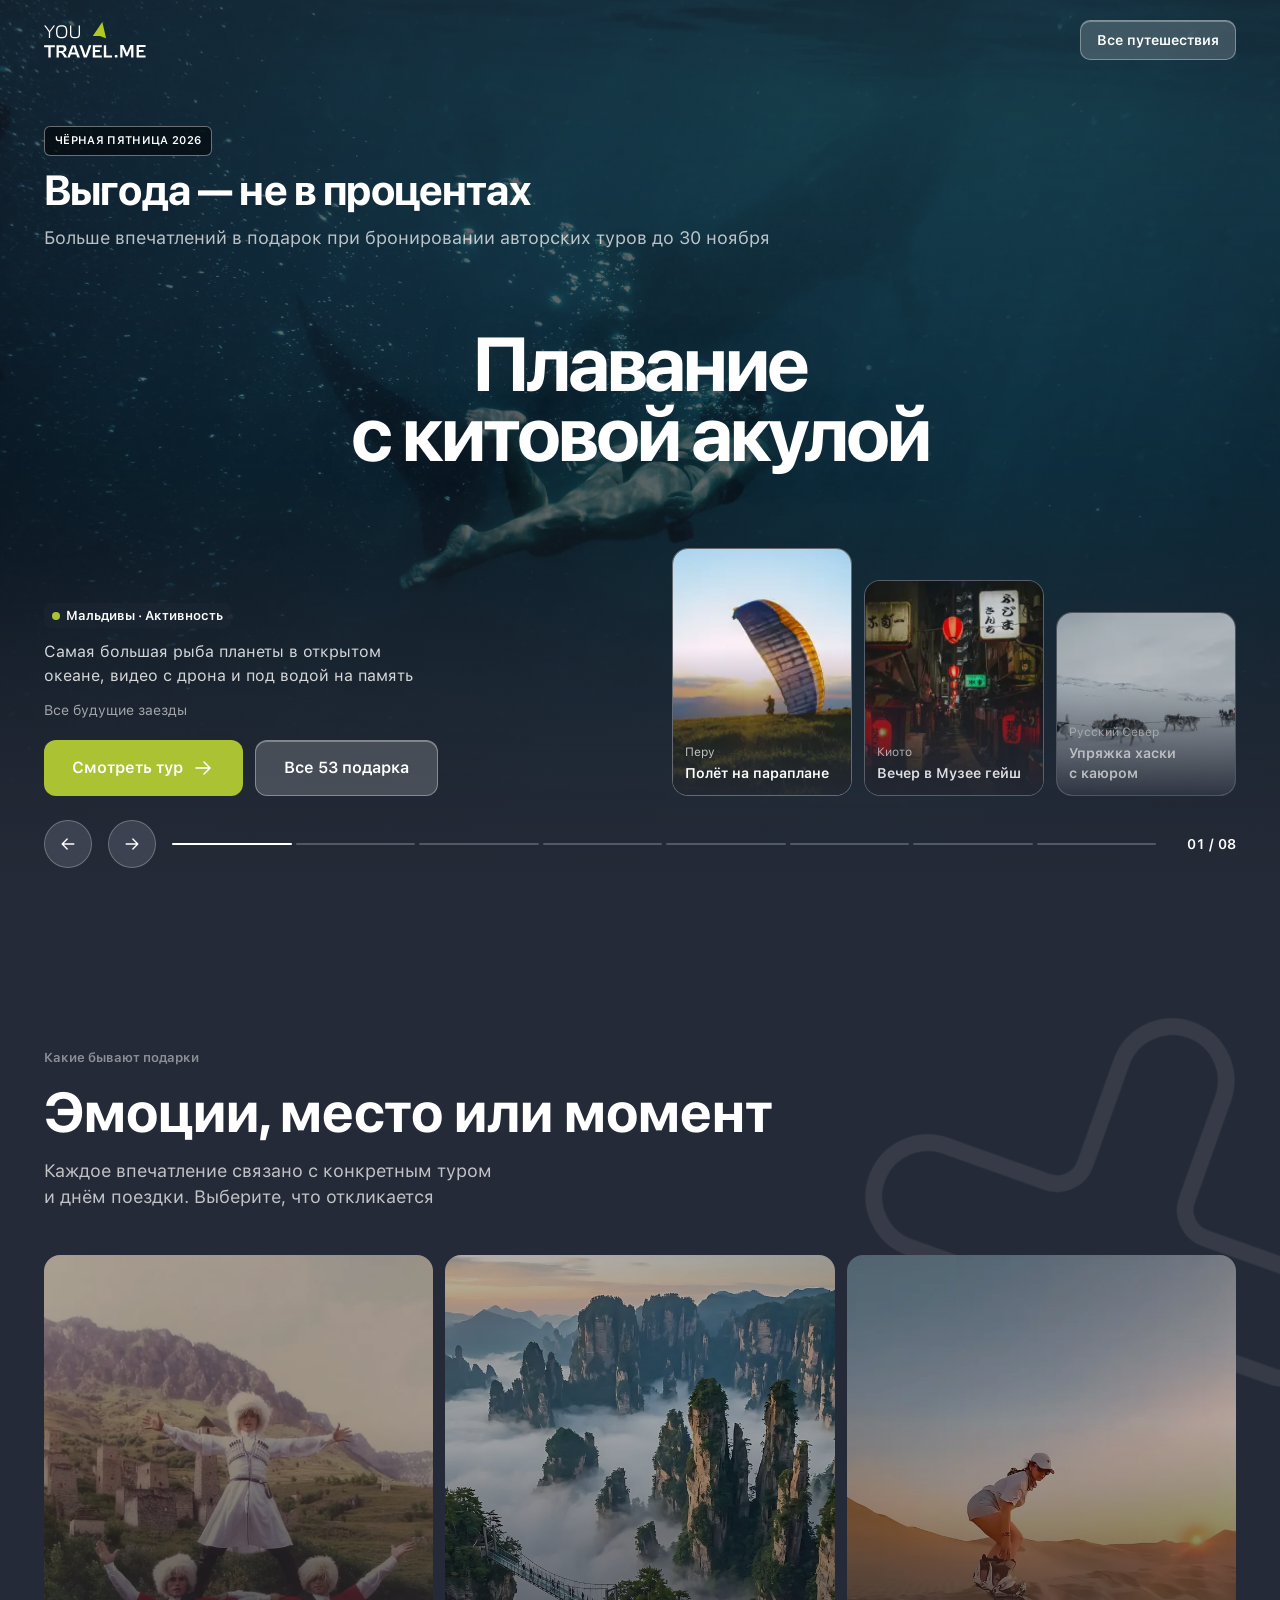
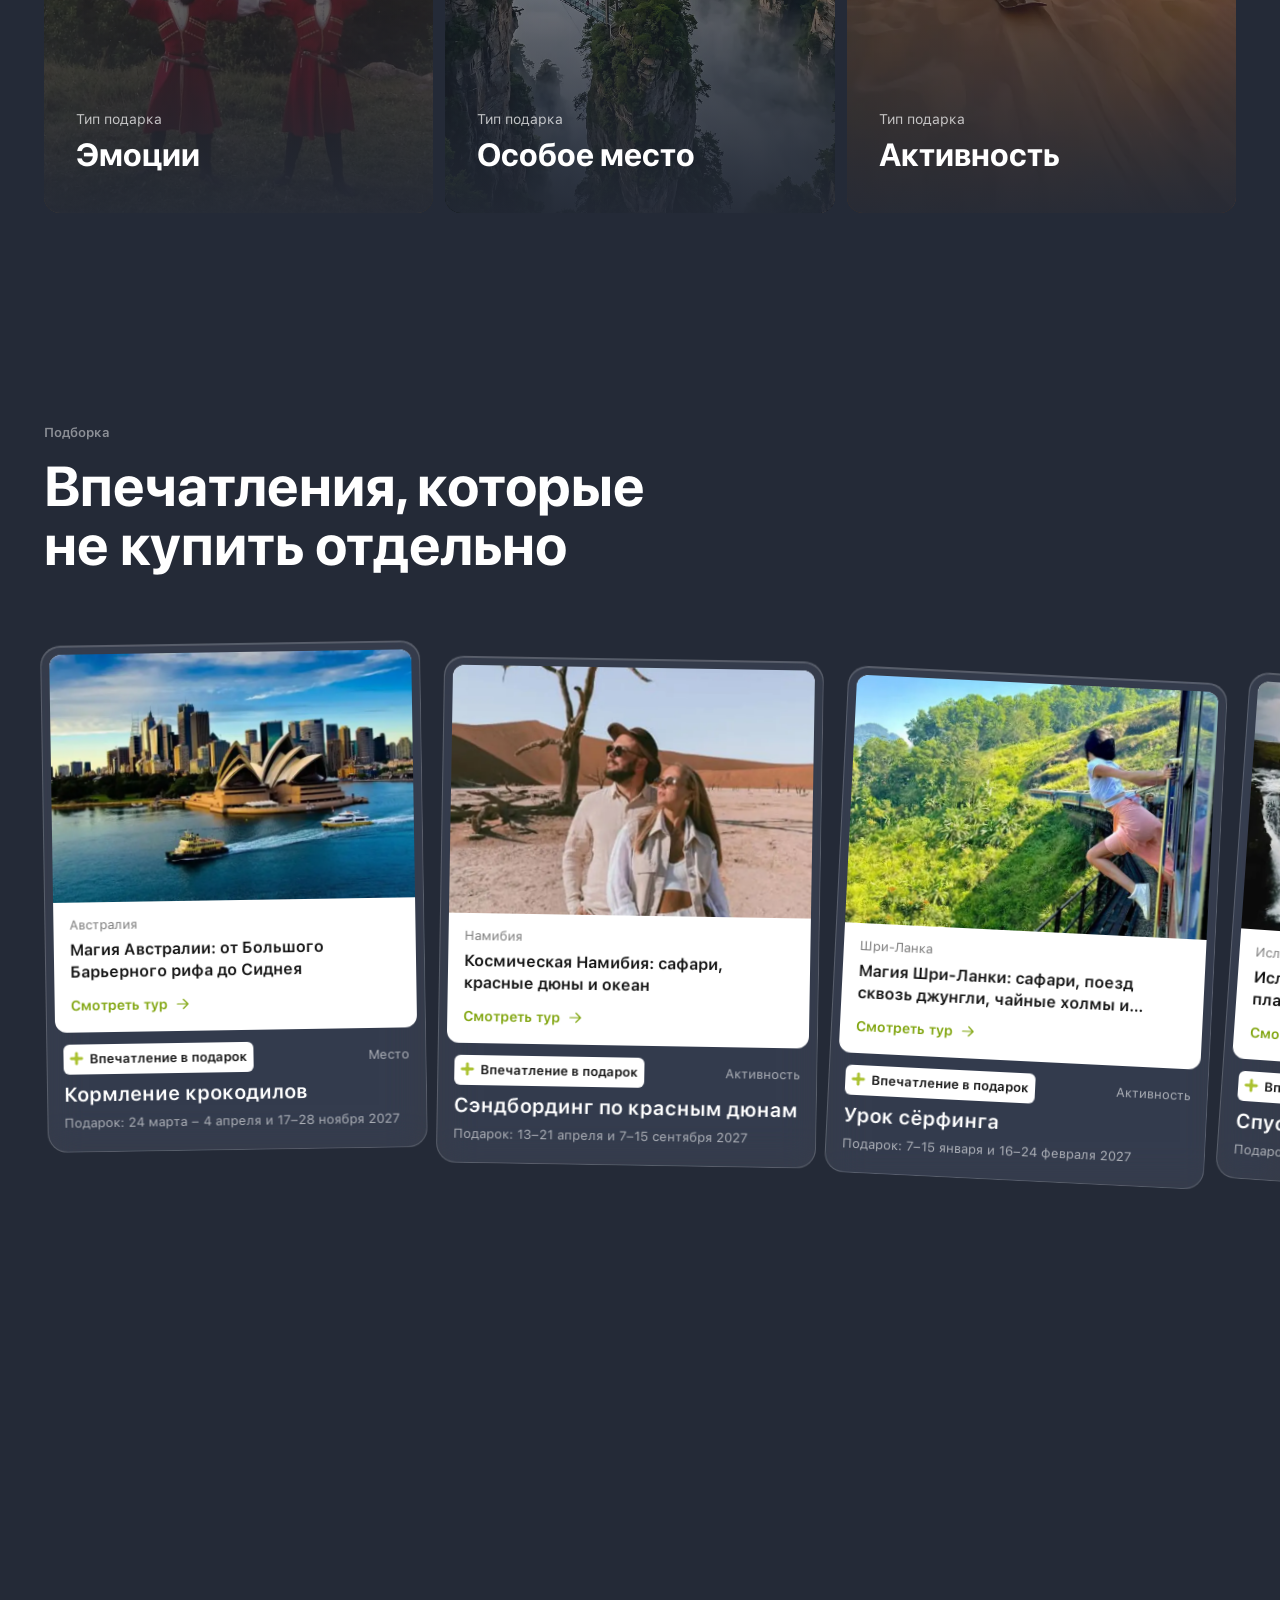
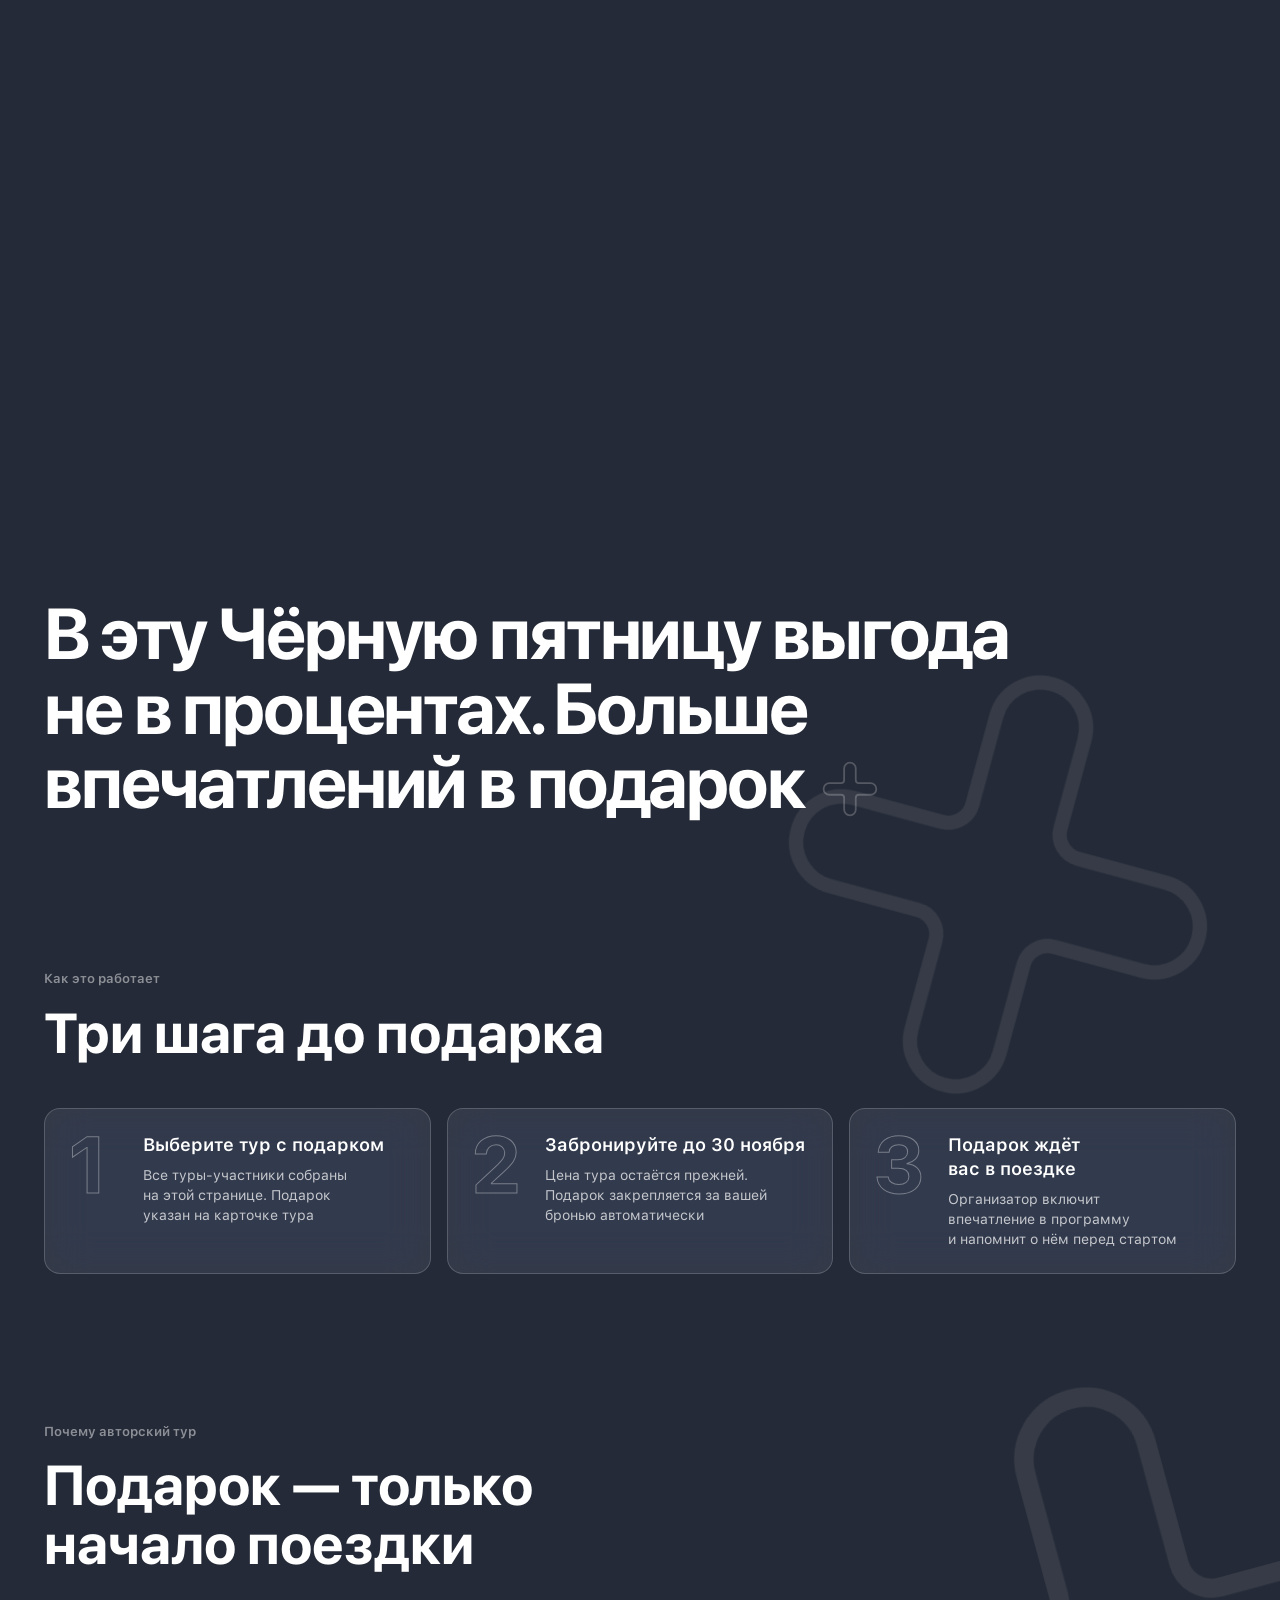
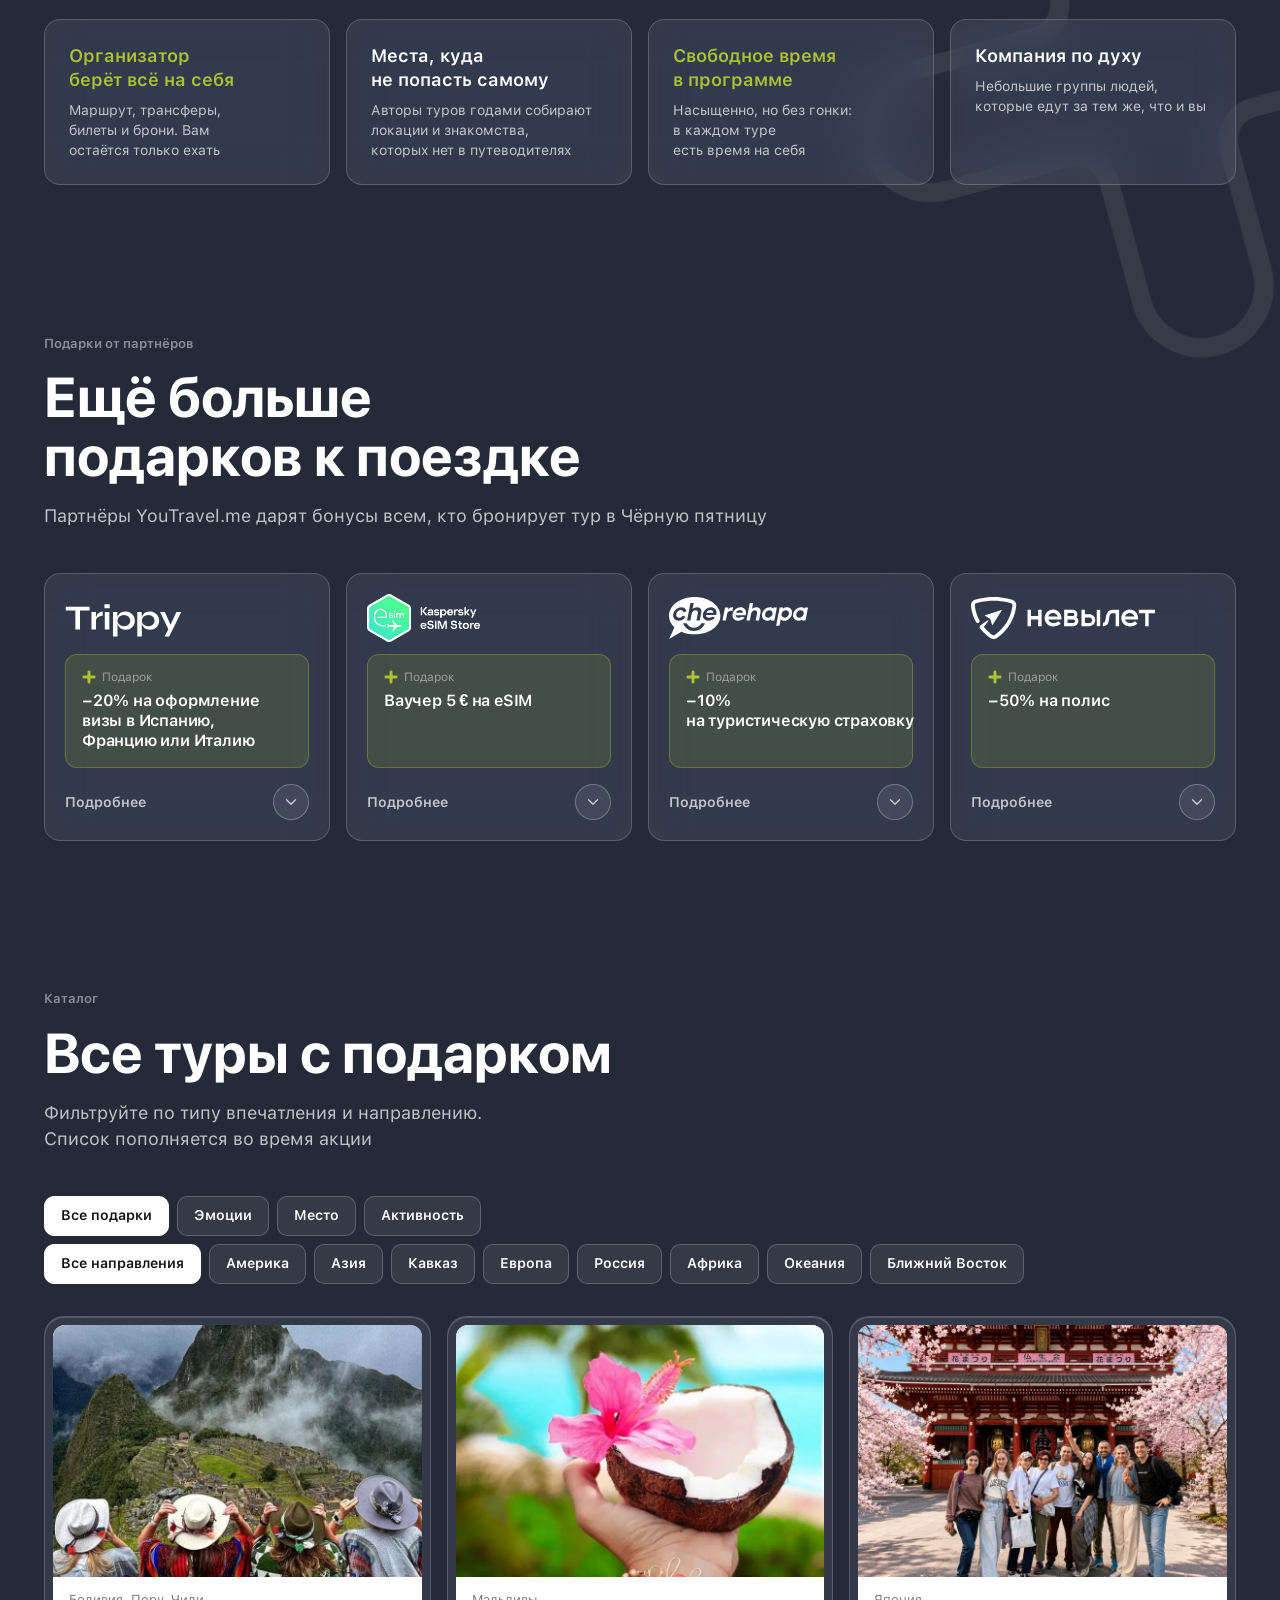
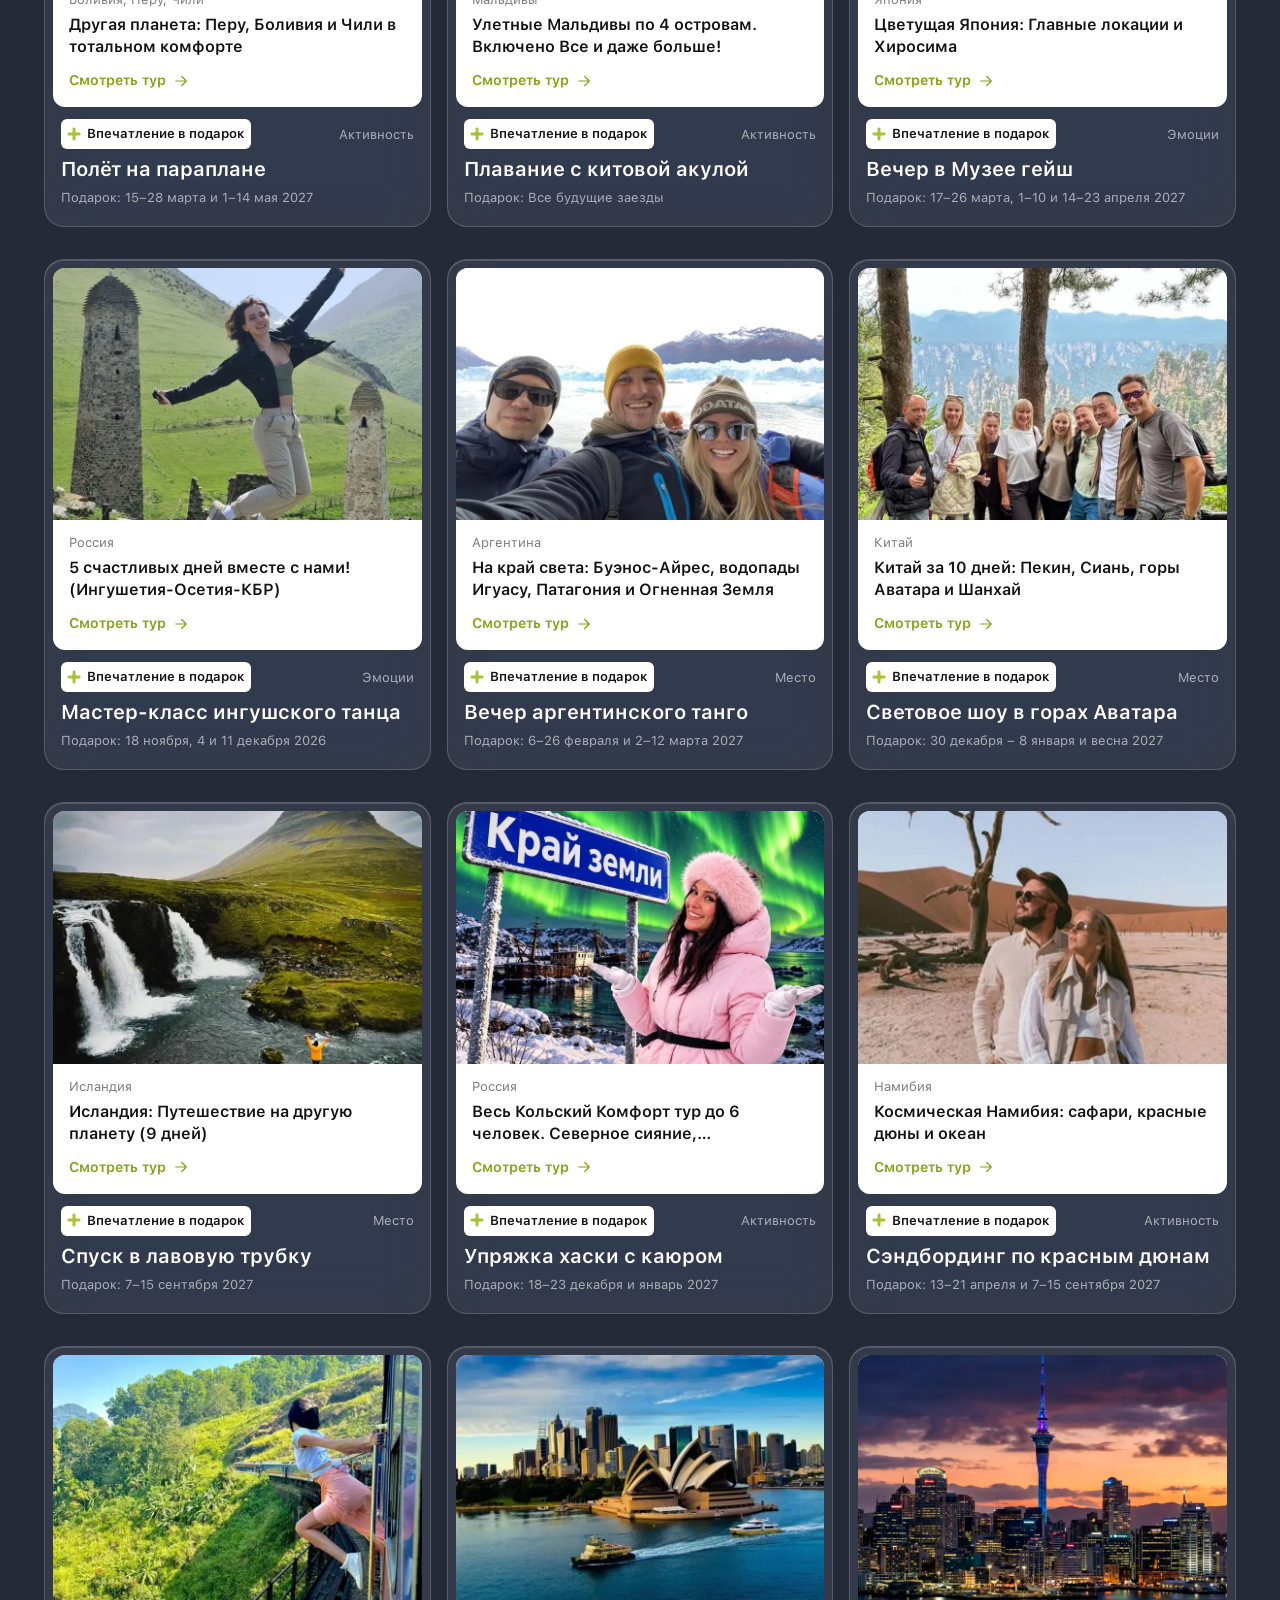
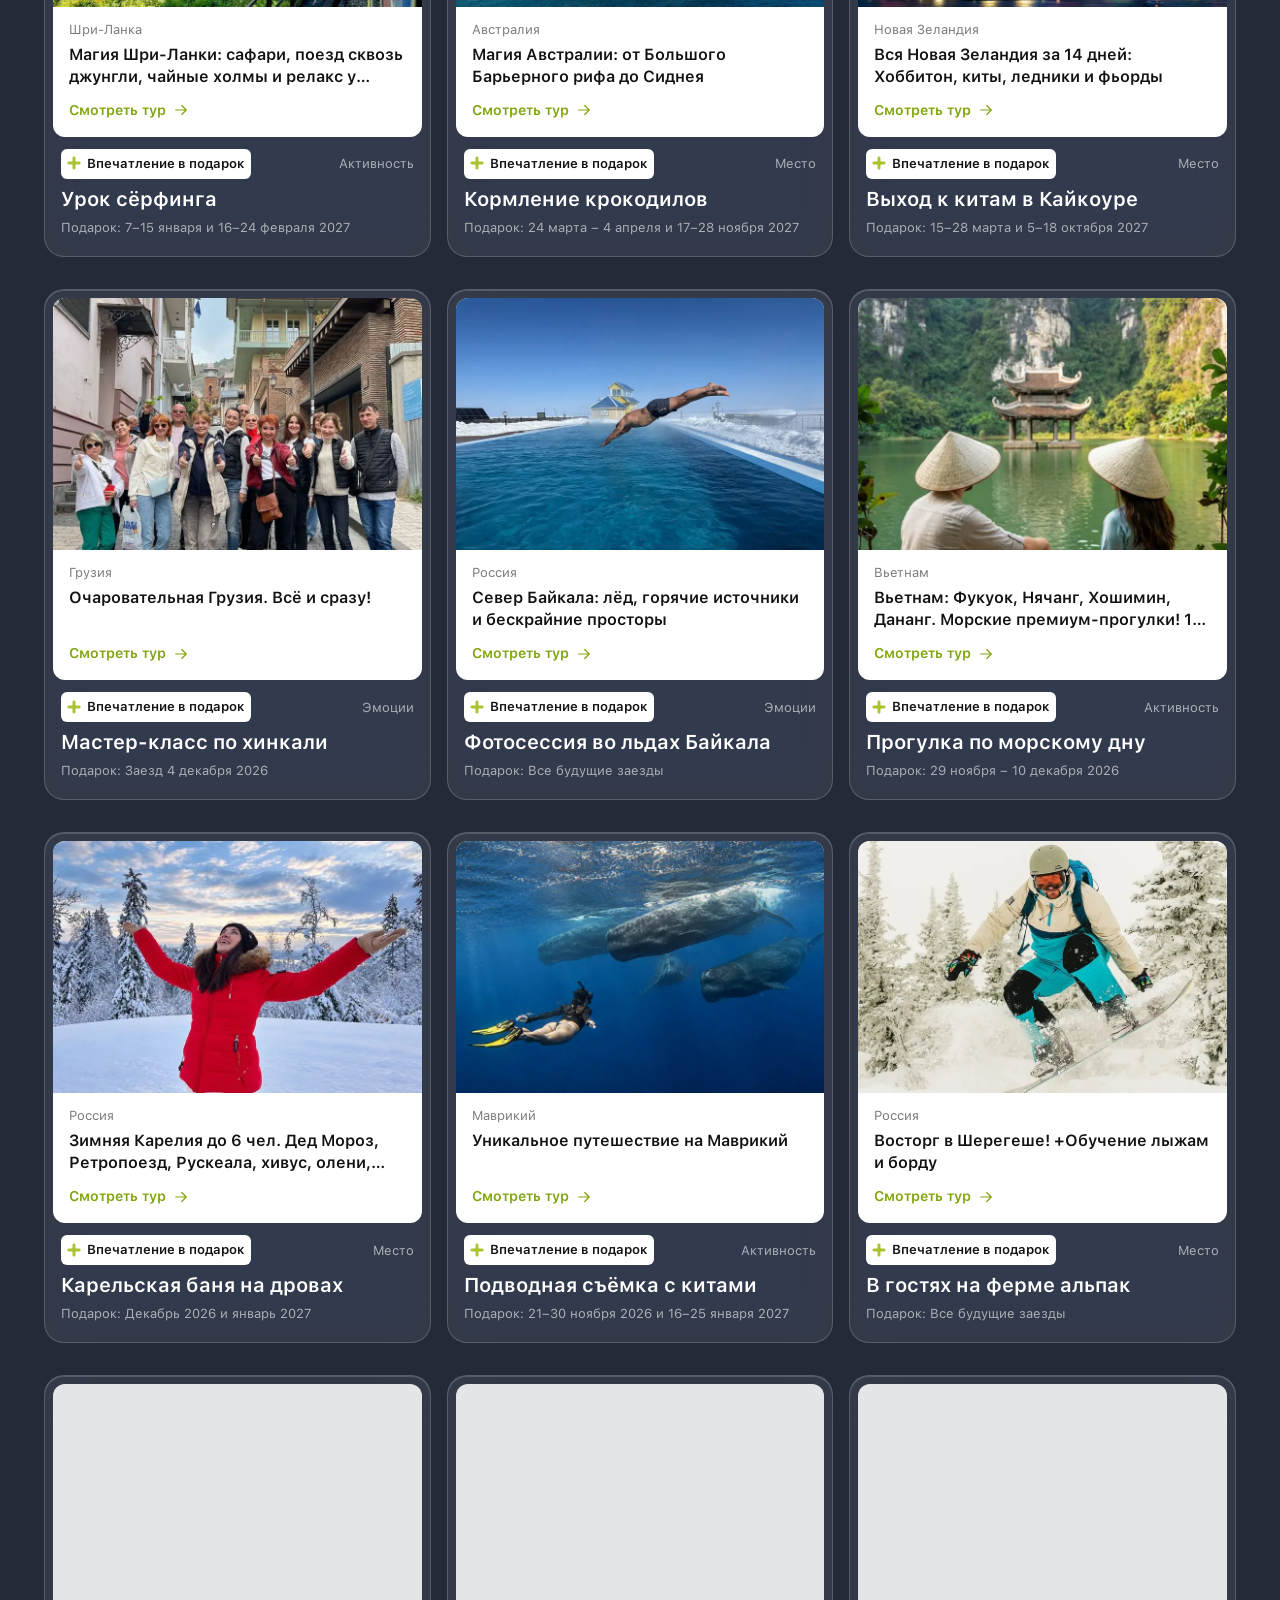
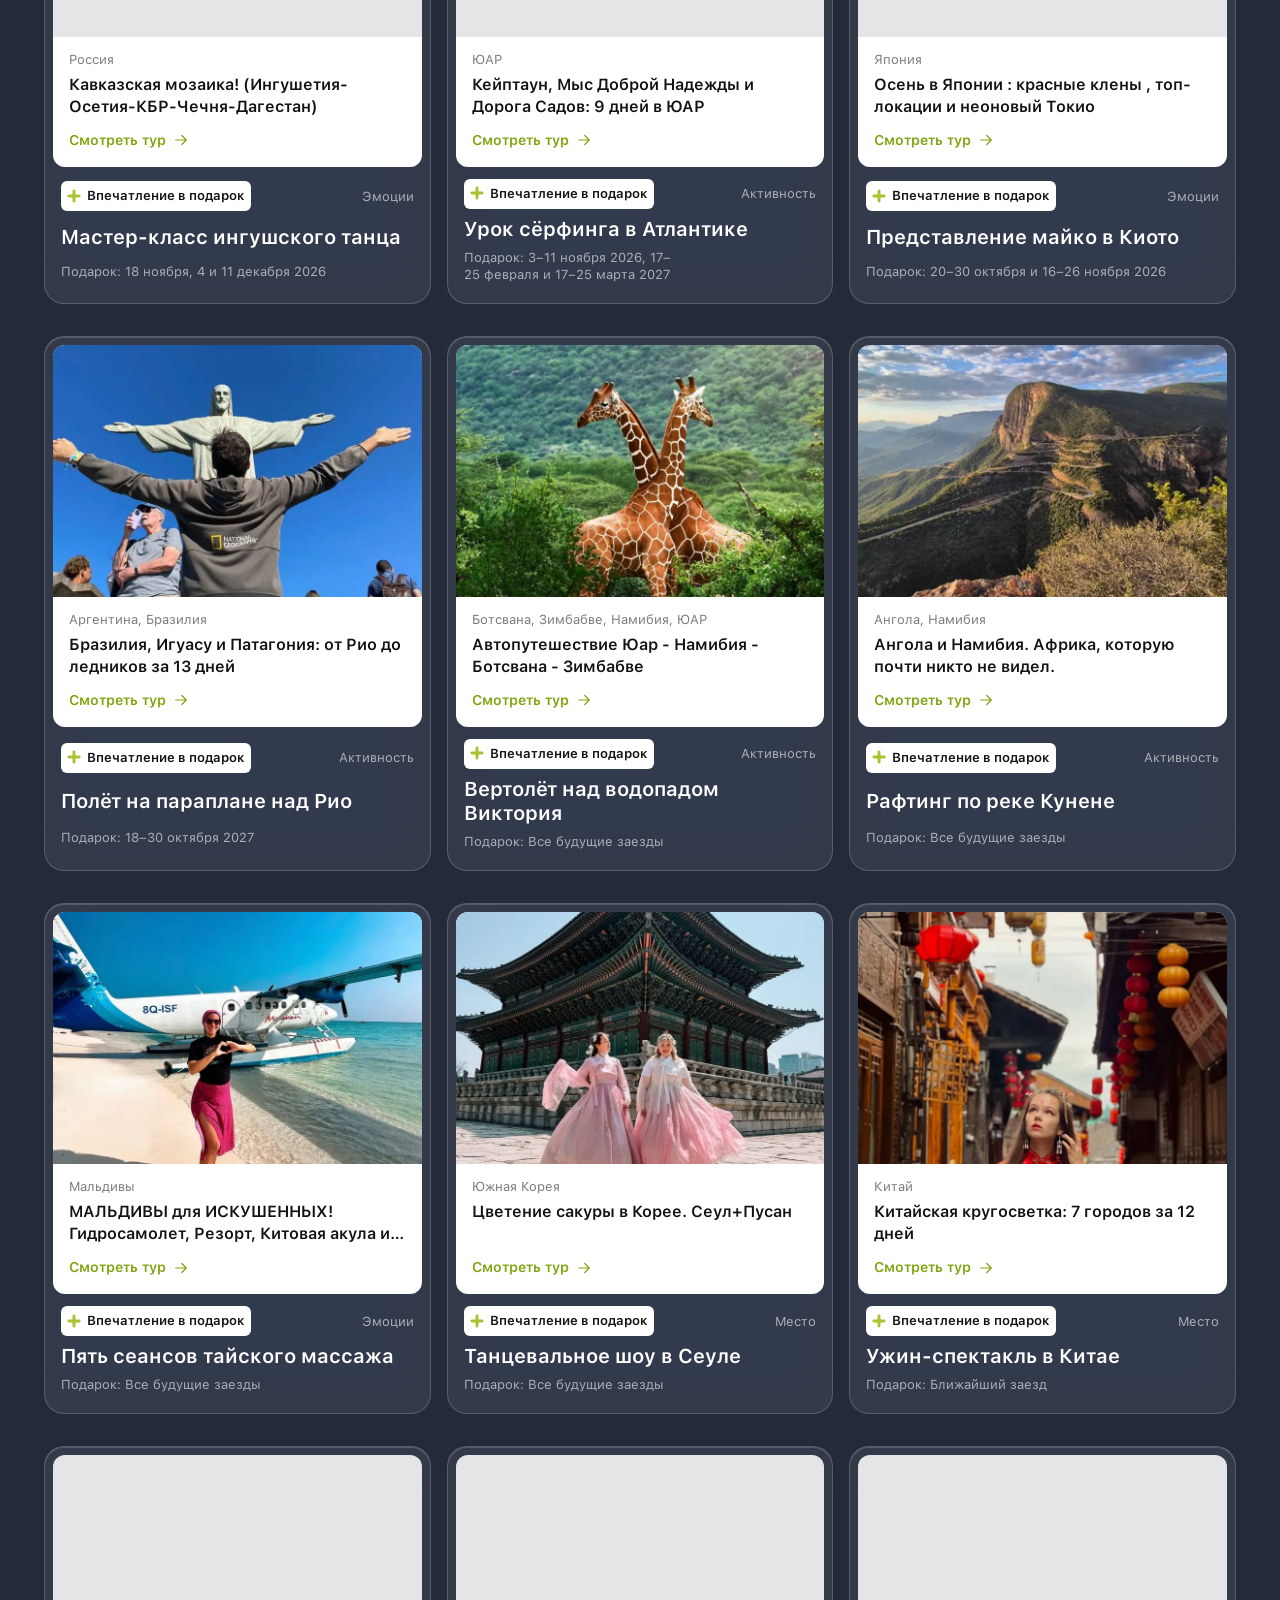
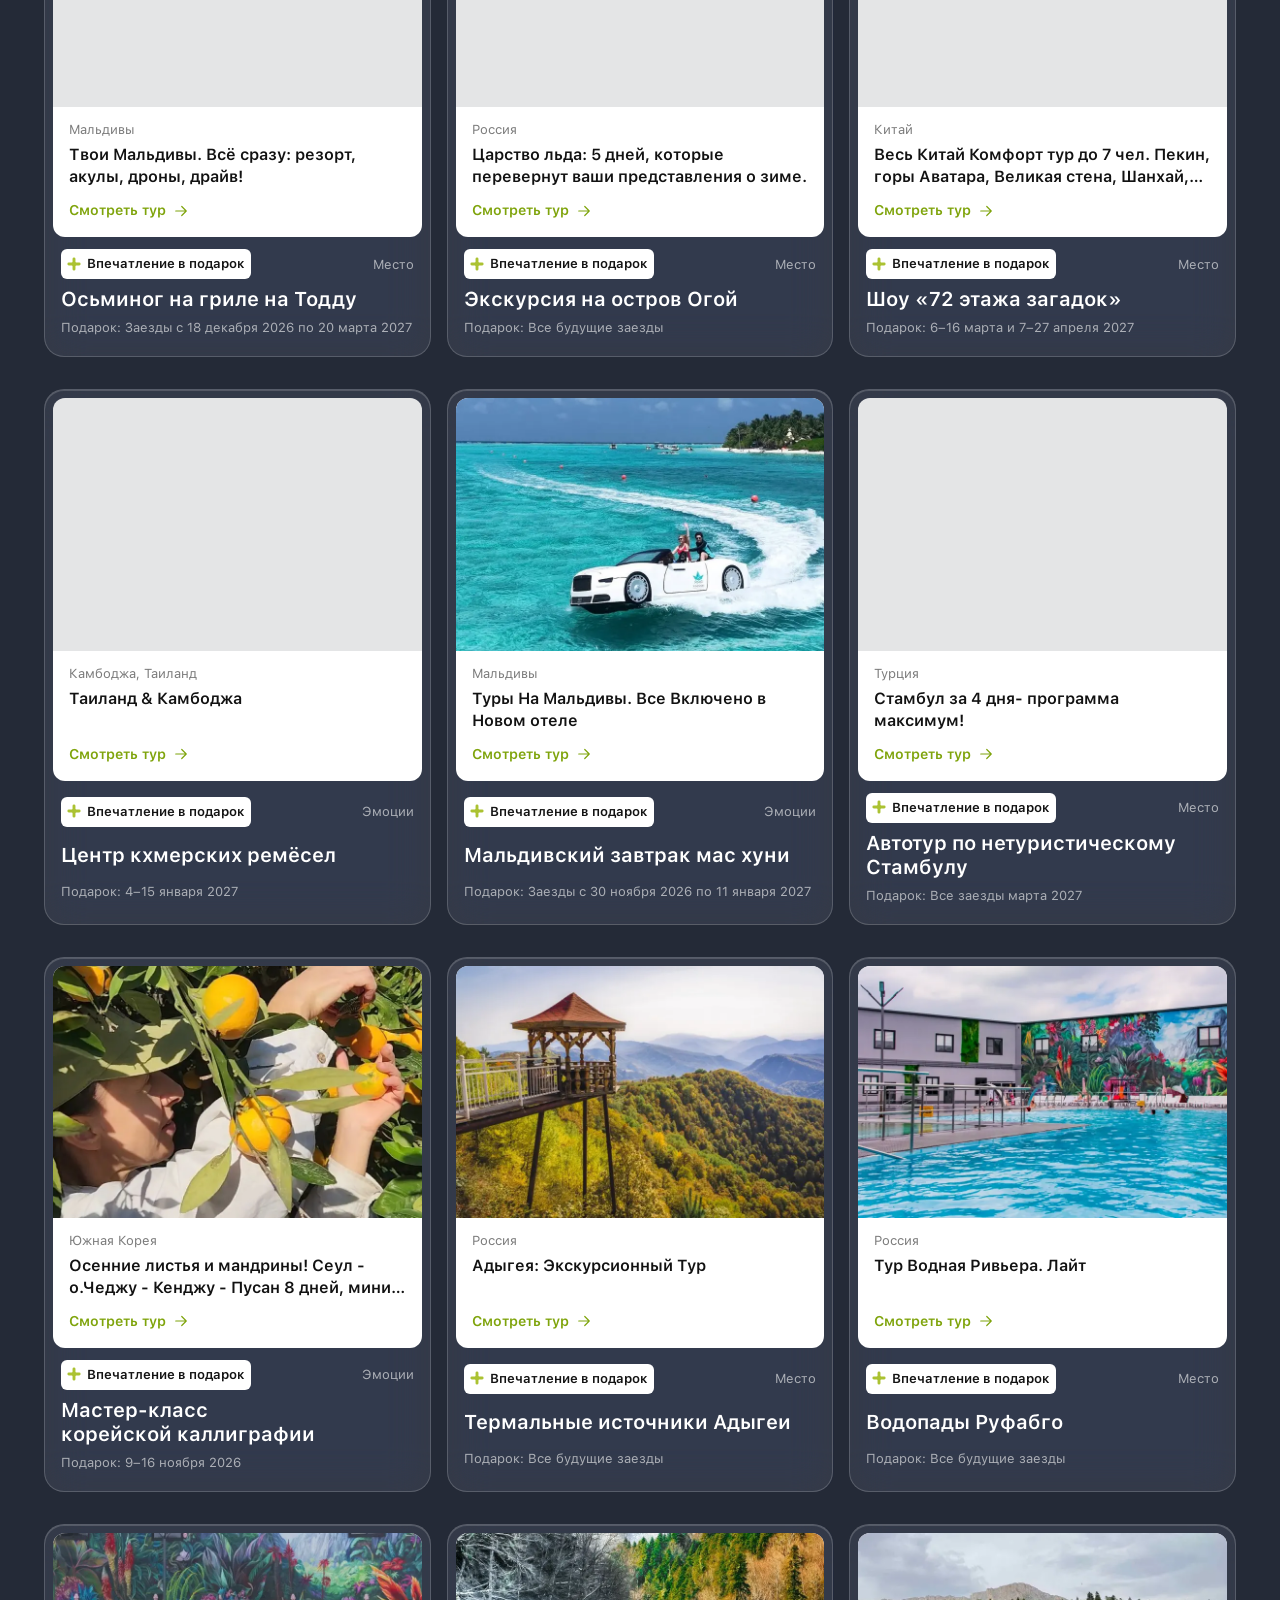
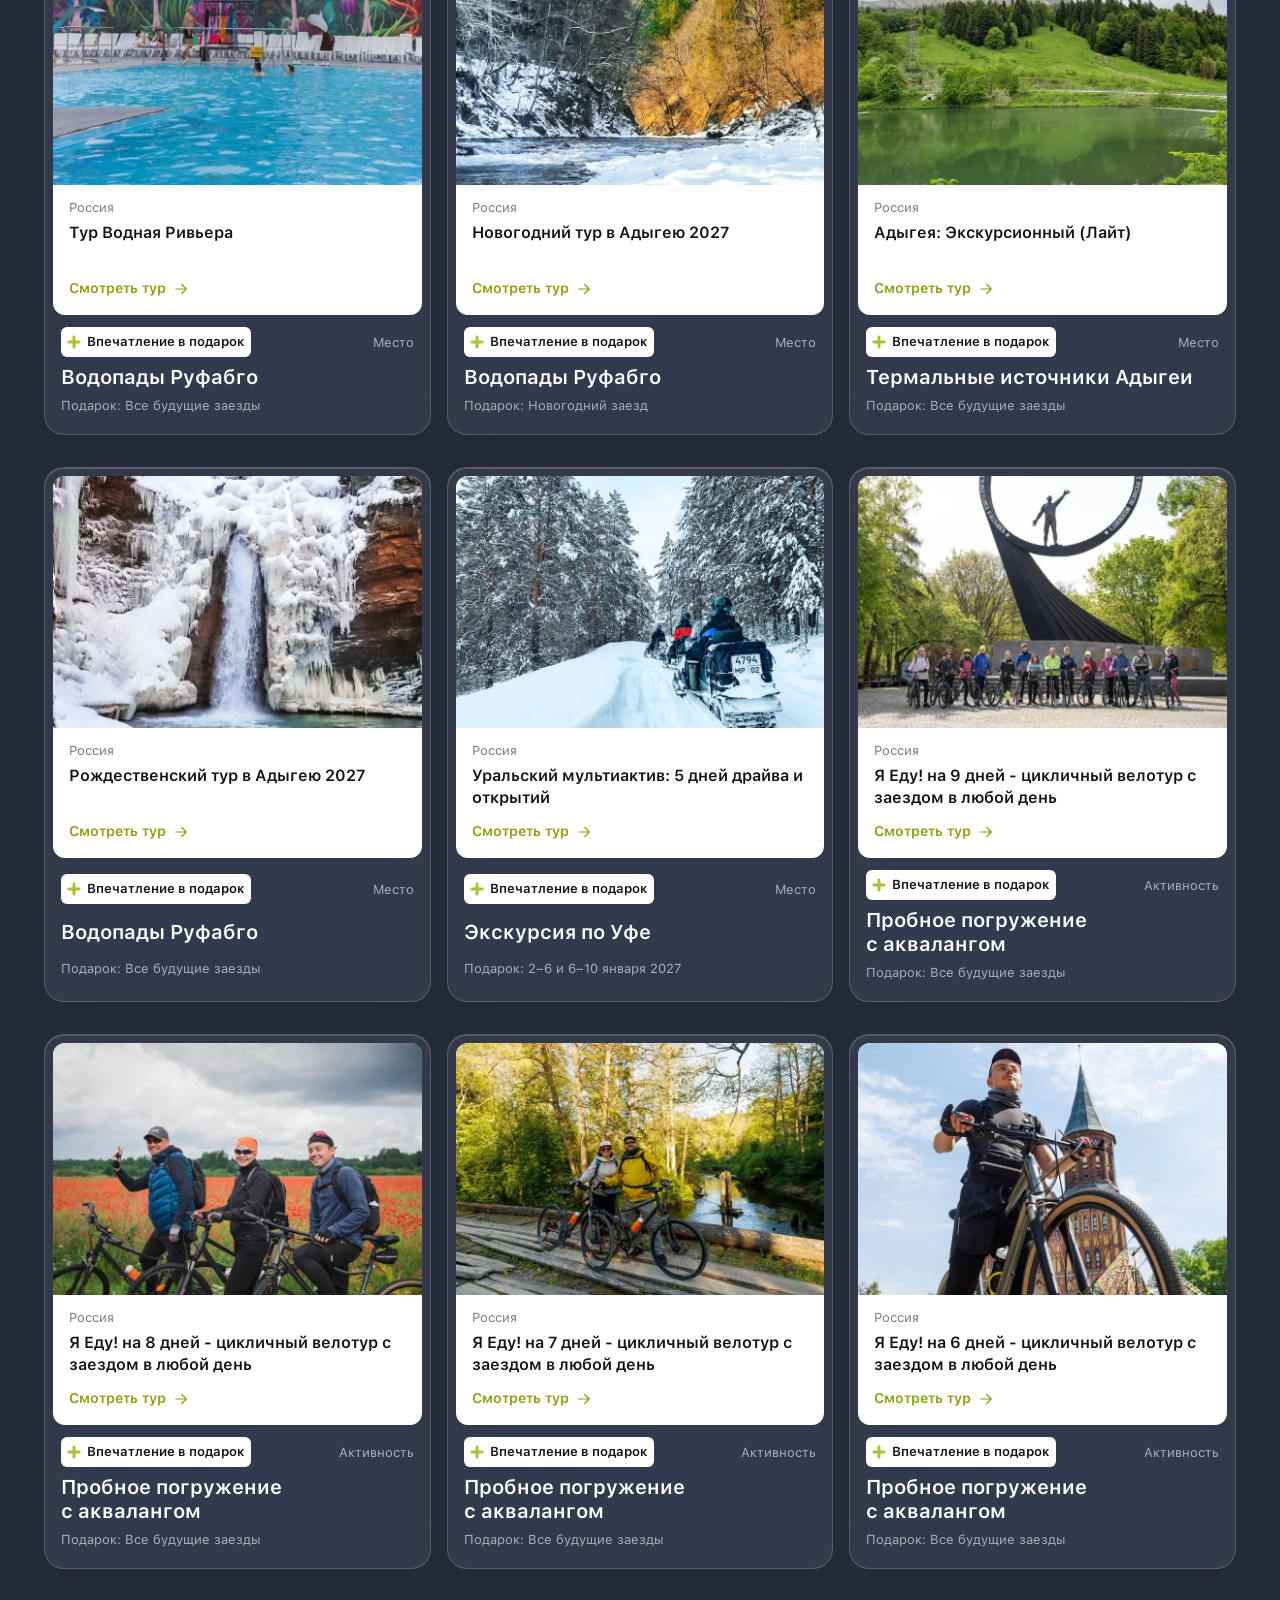
==== commit 8f4d1464: "Black Friday 2026: ровные переносы заголовков и подзаголовков на всех ширинах; месяц и год не разрыв" ====
--- a/black-friday-2026/index.html
+++ b/black-friday-2026/index.html
@@ -23,7 +23,7 @@
   </script>
   <link rel="preload" as="font" type="font/woff2" href="./assets/fonts/sf-pro-display-700.woff2" crossorigin>
   <link rel="preload" as="font" type="font/woff2" href="./assets/fonts/sf-pro-text-400.woff2" crossorigin>
-  <link rel="stylesheet" href="./styles.css?v=7cbe2b09df">
+  <link rel="stylesheet" href="./styles.css?v=bc996cf2c9">
   <script defer src="./script.js?v=3549386680"></script>
 </head>
 <body class="bf-page">
@@ -98,7 +98,7 @@
       </div>
     </div>
   </div>
-  <script type="application/json" id="bf-hero-data">[{"title":"Плавание с китовой акулой","place":"Мальдивы","type":"Активность","unique":"Самая большая рыба планеты в открытом океане, видео с дрона и под водой на память","when":"Все будущие заезды","href":"https://youtravel.me/tours/46766/%D1%83%D0%BB%D0%B5%D1%82%D0%BD%D1%8B%D0%B5_%D0%BC%D0%B0%D0%BB%D1%8C%D0%B4%D0%B8%D0%B2%D1%8B_%D0%BF%D0%BE_4_%D0%BE%D1%81%D1%82%D1%80%D0%BE%D0%B2%D0%B0%D0%BC_%D0%B2%D0%BA%D0%BB%D1%8E%D1%87%D0%B5%D0%BD%D0%BE_%D0%B2%D1%81%D0%B5_%D0%B8_%D0%B4%D0%B0%D0%B6%D0%B5_%D0%B1%D0%BE%D0%BB%D1%8C%D1%88%D0%B5_","img":"whaleshark-h"},{"title":"Полёт на параплане","place":"Перу","type":"Активность","unique":"Анды и древние долины Перу с высоты птичьего полёта","when":"15–28 марта и 1–14 мая 2027","href":"https://youtravel.me/tours/56867/%D0%B4%D1%80%D1%83%D0%B3%D0%B0%D1%8F_%D0%BF%D0%BB%D0%B0%D0%BD%D0%B5%D1%82%D0%B0_%D0%BF%D0%B5%D1%80%D1%83_%D0%B1%D0%BE%D0%BB%D0%B8%D0%B2%D0%B8%D1%8F_%D0%B8_%D1%87%D0%B8%D0%BB%D0%B8_%D0%B2_%D1%82%D0%BE%D1%82%D0%B0%D0%BB%D1%8C%D0%BD%D0%BE%D0%BC_%D0%BA%D0%BE%D0%BC%D1%84%D0%BE%D1%80%D1%82%D0%B5","img":"paraglider-h"},{"title":"Вечер в Музее гейш","place":"Киото","type":"Эмоции","unique":"Традиционный танец и костюмы гейш в старом квартале Гион","when":"17–26 марта, 1–10 и 14–23 апреля 2027","href":"https://youtravel.me/tours/53924/%D1%86%D0%B2%D0%B5%D1%82%D1%83%D1%89%D0%B0%D1%8F_%D1%8F%D0%BF%D0%BE%D0%BD%D0%B8%D1%8F_%D0%B3%D0%BB%D0%B0%D0%B2%D0%BD%D1%8B%D0%B5_%D0%BB%D0%BE%D0%BA%D0%B0%D1%86%D0%B8%D0%B8_%D0%B8_%D1%85%D0%B8%D1%80%D0%BE%D1%81%D0%B8%D0%BC%D0%B0","img":"geisha-h"},{"title":"Упряжка хаски с каюром","place":"Русский Север","type":"Активность","unique":"Настоящие северные нарты и команда ездовых собак","when":"18–23 декабря и январь 2027","href":"https://youtravel.me/tours/41627/%D0%B2%D0%B5%D1%81%D1%8C_%D0%BA%D0%BE%D0%BB%D1%8C%D1%81%D0%BA%D0%B8%D0%B9_%D0%BA%D0%BE%D0%BC%D1%84%D0%BE%D1%80%D1%82_%D1%82%D1%83%D1%80_%D0%B4%D0%BE_6_%D1%87%D0%B5%D0%BB%D0%BE%D0%B2%D0%B5%D0%BA_%D1%81%D0%B5%D0%B2%D0%B5%D1%80%D0%BD%D0%BE%D0%B5_%D1%81%D0%B8%D1%8F%D0%BD%D0%B8%D0%B5_%D0%B0%D0%B9%D1%81%D1%84%D0%BB%D0%BE%D0%B0%D1%82%D0%B8%D0%BD%D0%B3_%D1%82%D0%B5%D1%80%D0%B8%D0%B1%D0%B5%D1%80%D0%BA%D0%B0","img":"husky-h"},{"title":"Световое шоу в горах Аватара","place":"Чжанцзяцзе","type":"Место","unique":"Каменные столбы Чжанцзяцзе, какими их видят только после заката","when":"30 декабря – 8 января и весна 2027","href":"https://youtravel.me/tours/66923/%D0%BA%D0%B8%D1%82%D0%B0%D0%B9_%D0%B7%D0%B0_10_%D0%B4%D0%BD%D0%B5%D0%B9_%D0%BF%D0%B5%D0%BA%D0%B8%D0%BD_%D1%81%D0%B8%D0%B0%D0%BD%D1%8C_%D0%B3%D0%BE%D1%80%D1%8B_%D0%B0%D0%B2%D0%B0%D1%82%D0%B0%D1%80%D0%B0_%D0%B8_%D1%88%D0%B0%D0%BD%D1%85%D0%B0%D0%B9","img":"avatar-h"},{"title":"Мастер‑класс ингушского танца","place":"Ингушетия","type":"Эмоции","unique":"Танцуете сами под руководством человека, выросшего в этой традиции","when":"18 ноября, 4 и 11 декабря 2026","href":"https://youtravel.me/tours/28257/5_%D1%81%D1%87%D0%B0%D1%81%D1%82%D0%BB%D0%B8%D0%B2%D1%8B%D1%85_%D0%B4%D0%BD%D0%B5%D0%B9_%D0%B2%D0%BC%D0%B5%D1%81%D1%82%D0%B5_%D1%81_%D0%BD%D0%B0%D0%BC%D0%B8_%D0%B8%D0%BD%D0%B3%D1%83%D1%88%D0%B5%D1%82%D0%B8%D1%8F-%D0%BE%D1%81%D0%B5%D1%82%D0%B8%D1%8F-%D0%BA%D0%B1%D1%80_","img":"ingush-h"},{"title":"Вечер аргентинского танго","place":"Буэнос‑Айрес","type":"Место","unique":"Танго в городе, где оно родилось","when":"6–26 февраля и 2–12 марта 2027","href":"https://youtravel.me/tours/65119/%D0%BD%D0%B0_%D0%BA%D1%80%D0%B0%D0%B9_%D1%81%D0%B2%D0%B5%D1%82%D0%B0_%D0%B1%D1%83%D1%8D%D0%BD%D0%BE%D1%81-%D0%B0%D0%B9%D1%80%D0%B5%D1%81_%D0%B2%D0%BE%D0%B4%D0%BE%D0%BF%D0%B0%D0%B4%D1%8B_%D0%B8%D0%B3%D1%83%D0%B0%D1%81%D1%83_%D0%BF%D0%B0%D1%82%D0%B0%D0%B3%D0%BE%D0%BD%D0%B8%D1%8F_%D0%B8_%D0%BE%D0%B3%D0%BD%D0%B5%D0%BD%D0%BD%D0%B0%D1%8F_%D0%B7%D0%B5%D0%BC%D0%BB%D1%8F","img":"tango-h"},{"title":"Спуск в лавовую трубку","place":"Исландия","type":"Место","unique":"Подземный тоннель, по которому когда‑то текла лава","when":"7–15 сентября 2027","href":"https://youtravel.me/tours/60258/%D0%B8%D1%81%D0%BB%D0%B0%D0%BD%D0%B4%D0%B8%D1%8F_%D0%BF%D1%83%D1%82%D0%B5%D1%88%D0%B5%D1%81%D1%82%D0%B2%D0%B8%D0%B5_%D0%BD%D0%B0_%D0%B4%D1%80%D1%83%D0%B3%D1%83%D1%8E_%D0%BF%D0%BB%D0%B0%D0%BD%D0%B5%D1%82%D1%83_9_%D0%B4%D0%BD%D0%B5%D0%B9_","img":"lava-h"}]</script>
+  <script type="application/json" id="bf-hero-data">[{"title":"Плавание с китовой акулой","place":"Мальдивы","type":"Активность","unique":"Самая большая рыба планеты в открытом океане, видео с дрона и под водой на память","when":"Все будущие заезды","href":"https://youtravel.me/tours/46766/%D1%83%D0%BB%D0%B5%D1%82%D0%BD%D1%8B%D0%B5_%D0%BC%D0%B0%D0%BB%D1%8C%D0%B4%D0%B8%D0%B2%D1%8B_%D0%BF%D0%BE_4_%D0%BE%D1%81%D1%82%D1%80%D0%BE%D0%B2%D0%B0%D0%BC_%D0%B2%D0%BA%D0%BB%D1%8E%D1%87%D0%B5%D0%BD%D0%BE_%D0%B2%D1%81%D0%B5_%D0%B8_%D0%B4%D0%B0%D0%B6%D0%B5_%D0%B1%D0%BE%D0%BB%D1%8C%D1%88%D0%B5_","img":"whaleshark-h"},{"title":"Полёт на параплане","place":"Перу","type":"Активность","unique":"Анды и древние долины Перу с высоты птичьего полёта","when":"15–28 марта и 1–14 мая 2027","href":"https://youtravel.me/tours/56867/%D0%B4%D1%80%D1%83%D0%B3%D0%B0%D1%8F_%D0%BF%D0%BB%D0%B0%D0%BD%D0%B5%D1%82%D0%B0_%D0%BF%D0%B5%D1%80%D1%83_%D0%B1%D0%BE%D0%BB%D0%B8%D0%B2%D0%B8%D1%8F_%D0%B8_%D1%87%D0%B8%D0%BB%D0%B8_%D0%B2_%D1%82%D0%BE%D1%82%D0%B0%D0%BB%D1%8C%D0%BD%D0%BE%D0%BC_%D0%BA%D0%BE%D0%BC%D1%84%D0%BE%D1%80%D1%82%D0%B5","img":"paraglider-h"},{"title":"Вечер в Музее гейш","place":"Киото","type":"Эмоции","unique":"Традиционный танец и костюмы гейш в старом квартале Гион","when":"17–26 марта, 1–10 и 14–23 апреля 2027","href":"https://youtravel.me/tours/53924/%D1%86%D0%B2%D0%B5%D1%82%D1%83%D1%89%D0%B0%D1%8F_%D1%8F%D0%BF%D0%BE%D0%BD%D0%B8%D1%8F_%D0%B3%D0%BB%D0%B0%D0%B2%D0%BD%D1%8B%D0%B5_%D0%BB%D0%BE%D0%BA%D0%B0%D1%86%D0%B8%D0%B8_%D0%B8_%D1%85%D0%B8%D1%80%D0%BE%D1%81%D0%B8%D0%BC%D0%B0","img":"geisha-h"},{"title":"Упряжка хаски с каюром","place":"Русский Север","type":"Активность","unique":"Настоящие северные нарты и команда ездовых собак","when":"18–23 декабря и январь 2027","href":"https://youtravel.me/tours/41627/%D0%B2%D0%B5%D1%81%D1%8C_%D0%BA%D0%BE%D0%BB%D1%8C%D1%81%D0%BA%D0%B8%D0%B9_%D0%BA%D0%BE%D0%BC%D1%84%D0%BE%D1%80%D1%82_%D1%82%D1%83%D1%80_%D0%B4%D0%BE_6_%D1%87%D0%B5%D0%BB%D0%BE%D0%B2%D0%B5%D0%BA_%D1%81%D0%B5%D0%B2%D0%B5%D1%80%D0%BD%D0%BE%D0%B5_%D1%81%D0%B8%D1%8F%D0%BD%D0%B8%D0%B5_%D0%B0%D0%B9%D1%81%D1%84%D0%BB%D0%BE%D0%B0%D1%82%D0%B8%D0%BD%D0%B3_%D1%82%D0%B5%D1%80%D0%B8%D0%B1%D0%B5%D1%80%D0%BA%D0%B0","img":"husky-h"},{"title":"Световое шоу в горах Аватара","place":"Чжанцзяцзе","type":"Место","unique":"Каменные столбы Чжанцзяцзе, какими их видят только после заката","when":"30 декабря – 8 января и весна 2027","href":"https://youtravel.me/tours/66923/%D0%BA%D0%B8%D1%82%D0%B0%D0%B9_%D0%B7%D0%B0_10_%D0%B4%D0%BD%D0%B5%D0%B9_%D0%BF%D0%B5%D0%BA%D0%B8%D0%BD_%D1%81%D0%B8%D0%B0%D0%BD%D1%8C_%D0%B3%D0%BE%D1%80%D1%8B_%D0%B0%D0%B2%D0%B0%D1%82%D0%B0%D1%80%D0%B0_%D0%B8_%D1%88%D0%B0%D0%BD%D1%85%D0%B0%D0%B9","img":"avatar-h"},{"title":"Мастер‑класс ингушского танца","place":"Ингушетия","type":"Эмоции","unique":"Танцуете сами под руководством человека, выросшего в этой традиции","when":"18 ноября, 4 и 11 декабря 2026","href":"https://youtravel.me/tours/28257/5_%D1%81%D1%87%D0%B0%D1%81%D1%82%D0%BB%D0%B8%D0%B2%D1%8B%D1%85_%D0%B4%D0%BD%D0%B5%D0%B9_%D0%B2%D0%BC%D0%B5%D1%81%D1%82%D0%B5_%D1%81_%D0%BD%D0%B0%D0%BC%D0%B8_%D0%B8%D0%BD%D0%B3%D1%83%D1%88%D0%B5%D1%82%D0%B8%D1%8F-%D0%BE%D1%81%D0%B5%D1%82%D0%B8%D1%8F-%D0%BA%D0%B1%D1%80_","img":"ingush-h"},{"title":"Вечер аргентинского танго","place":"Буэнос‑Айрес","type":"Место","unique":"Танго в городе, где оно родилось","when":"6–26 февраля и 2–12 марта 2027","href":"https://youtravel.me/tours/65119/%D0%BD%D0%B0_%D0%BA%D1%80%D0%B0%D0%B9_%D1%81%D0%B2%D0%B5%D1%82%D0%B0_%D0%B1%D1%83%D1%8D%D0%BD%D0%BE%D1%81-%D0%B0%D0%B9%D1%80%D0%B5%D1%81_%D0%B2%D0%BE%D0%B4%D0%BE%D0%BF%D0%B0%D0%B4%D1%8B_%D0%B8%D0%B3%D1%83%D0%B0%D1%81%D1%83_%D0%BF%D0%B0%D1%82%D0%B0%D0%B3%D0%BE%D0%BD%D0%B8%D1%8F_%D0%B8_%D0%BE%D0%B3%D0%BD%D0%B5%D0%BD%D0%BD%D0%B0%D1%8F_%D0%B7%D0%B5%D0%BC%D0%BB%D1%8F","img":"tango-h"},{"title":"Спуск в лавовую трубку","place":"Исландия","type":"Место","unique":"Подземный тоннель, по которому когда‑то текла лава","when":"7–15 сентября 2027","href":"https://youtravel.me/tours/60258/%D0%B8%D1%81%D0%BB%D0%B0%D0%BD%D0%B4%D0%B8%D1%8F_%D0%BF%D1%83%D1%82%D0%B5%D1%88%D0%B5%D1%81%D1%82%D0%B2%D0%B8%D0%B5_%D0%BD%D0%B0_%D0%B4%D1%80%D1%83%D0%B3%D1%83%D1%8E_%D0%BF%D0%BB%D0%B0%D0%BD%D0%B5%D1%82%D1%83_9_%D0%B4%D0%BD%D0%B5%D0%B9_","img":"lava-h"}]</script>
 </section>
 
 <!-- Типы подарков -->
@@ -155,7 +155,7 @@
     <span class="bf-gift__badge"><svg class="bf-plus bf-gift__plus" viewBox="-3 -3 106 106" aria-hidden="true" focusable="false"><path d="M39 11A11 11 0 0 1 61 11V33A6 6 0 0 0 67 39H89A11 11 0 0 1 89 61H67A6 6 0 0 0 61 67V89A11 11 0 0 1 39 89V67A6 6 0 0 0 33 61H11A11 11 0 0 1 11 39H33A6 6 0 0 0 39 33Z" fill="currentColor"/></svg>Впечатление в&nbsp;подарок</span>
     <span class="bf-gift__type">Место</span>
     <h3 class="bf-gift__title">Кормление крокодилов</h3>
-    <p class="bf-gift__when">Подарок: 24 марта – 4 апреля и 17–28 ноября 2027</p>
+    <p class="bf-gift__when">Подарок: 24 марта – 4 апреля и 17–28 ноября 2027</p>
   </div>
 </article>
 
@@ -172,7 +172,7 @@
     <span class="bf-gift__badge"><svg class="bf-plus bf-gift__plus" viewBox="-3 -3 106 106" aria-hidden="true" focusable="false"><path d="M39 11A11 11 0 0 1 61 11V33A6 6 0 0 0 67 39H89A11 11 0 0 1 89 61H67A6 6 0 0 0 61 67V89A11 11 0 0 1 39 89V67A6 6 0 0 0 33 61H11A11 11 0 0 1 11 39H33A6 6 0 0 0 39 33Z" fill="currentColor"/></svg>Впечатление в&nbsp;подарок</span>
     <span class="bf-gift__type">Активность</span>
     <h3 class="bf-gift__title">Сэндбординг по красным дюнам</h3>
-    <p class="bf-gift__when">Подарок: 13–21 апреля и 7–15 сентября 2027</p>
+    <p class="bf-gift__when">Подарок: 13–21 апреля и 7–15 сентября 2027</p>
   </div>
 </article>
 
@@ -189,7 +189,7 @@
     <span class="bf-gift__badge"><svg class="bf-plus bf-gift__plus" viewBox="-3 -3 106 106" aria-hidden="true" focusable="false"><path d="M39 11A11 11 0 0 1 61 11V33A6 6 0 0 0 67 39H89A11 11 0 0 1 89 61H67A6 6 0 0 0 61 67V89A11 11 0 0 1 39 89V67A6 6 0 0 0 33 61H11A11 11 0 0 1 11 39H33A6 6 0 0 0 39 33Z" fill="currentColor"/></svg>Впечатление в&nbsp;подарок</span>
     <span class="bf-gift__type">Активность</span>
     <h3 class="bf-gift__title">Урок сёрфинга</h3>
-    <p class="bf-gift__when">Подарок: 7–15 января и 16–24 февраля 2027</p>
+    <p class="bf-gift__when">Подарок: 7–15 января и 16–24 февраля 2027</p>
   </div>
 </article>
 
@@ -206,7 +206,7 @@
     <span class="bf-gift__badge"><svg class="bf-plus bf-gift__plus" viewBox="-3 -3 106 106" aria-hidden="true" focusable="false"><path d="M39 11A11 11 0 0 1 61 11V33A6 6 0 0 0 67 39H89A11 11 0 0 1 89 61H67A6 6 0 0 0 61 67V89A11 11 0 0 1 39 89V67A6 6 0 0 0 33 61H11A11 11 0 0 1 11 39H33A6 6 0 0 0 39 33Z" fill="currentColor"/></svg>Впечатление в&nbsp;подарок</span>
     <span class="bf-gift__type">Место</span>
     <h3 class="bf-gift__title">Спуск в лавовую трубку</h3>
-    <p class="bf-gift__when">Подарок: 7–15 сентября 2027</p>
+    <p class="bf-gift__when">Подарок: 7–15 сентября 2027</p>
   </div>
 </article>
 
@@ -223,7 +223,7 @@
     <span class="bf-gift__badge"><svg class="bf-plus bf-gift__plus" viewBox="-3 -3 106 106" aria-hidden="true" focusable="false"><path d="M39 11A11 11 0 0 1 61 11V33A6 6 0 0 0 67 39H89A11 11 0 0 1 89 61H67A6 6 0 0 0 61 67V89A11 11 0 0 1 39 89V67A6 6 0 0 0 33 61H11A11 11 0 0 1 11 39H33A6 6 0 0 0 39 33Z" fill="currentColor"/></svg>Впечатление в&nbsp;подарок</span>
     <span class="bf-gift__type">Место</span>
     <h3 class="bf-gift__title">Вечер аргентинского танго</h3>
-    <p class="bf-gift__when">Подарок: 6–26 февраля и 2–12 марта 2027</p>
+    <p class="bf-gift__when">Подарок: 6–26 февраля и 2–12 марта 2027</p>
   </div>
 </article>
 
@@ -240,7 +240,7 @@
     <span class="bf-gift__badge"><svg class="bf-plus bf-gift__plus" viewBox="-3 -3 106 106" aria-hidden="true" focusable="false"><path d="M39 11A11 11 0 0 1 61 11V33A6 6 0 0 0 67 39H89A11 11 0 0 1 89 61H67A6 6 0 0 0 61 67V89A11 11 0 0 1 39 89V67A6 6 0 0 0 33 61H11A11 11 0 0 1 11 39H33A6 6 0 0 0 39 33Z" fill="currentColor"/></svg>Впечатление в&nbsp;подарок</span>
     <span class="bf-gift__type">Эмоции</span>
     <h3 class="bf-gift__title">Мастер‑класс ингушского танца</h3>
-    <p class="bf-gift__when">Подарок: 18 ноября, 4 и 11 декабря 2026</p>
+    <p class="bf-gift__when">Подарок: 18 ноября, 4 и 11 декабря 2026</p>
   </div>
 </article>
 
@@ -257,7 +257,7 @@
     <span class="bf-gift__badge"><svg class="bf-plus bf-gift__plus" viewBox="-3 -3 106 106" aria-hidden="true" focusable="false"><path d="M39 11A11 11 0 0 1 61 11V33A6 6 0 0 0 67 39H89A11 11 0 0 1 89 61H67A6 6 0 0 0 61 67V89A11 11 0 0 1 39 89V67A6 6 0 0 0 33 61H11A11 11 0 0 1 11 39H33A6 6 0 0 0 39 33Z" fill="currentColor"/></svg>Впечатление в&nbsp;подарок</span>
     <span class="bf-gift__type">Место</span>
     <h3 class="bf-gift__title">Выход к китам в Кайкоуре</h3>
-    <p class="bf-gift__when">Подарок: 15–28 марта и 5–18 октября 2027</p>
+    <p class="bf-gift__when">Подарок: 15–28 марта и 5–18 октября 2027</p>
   </div>
 </article>
 
@@ -274,7 +274,7 @@
     <span class="bf-gift__badge"><svg class="bf-plus bf-gift__plus" viewBox="-3 -3 106 106" aria-hidden="true" focusable="false"><path d="M39 11A11 11 0 0 1 61 11V33A6 6 0 0 0 67 39H89A11 11 0 0 1 89 61H67A6 6 0 0 0 61 67V89A11 11 0 0 1 39 89V67A6 6 0 0 0 33 61H11A11 11 0 0 1 11 39H33A6 6 0 0 0 39 33Z" fill="currentColor"/></svg>Впечатление в&nbsp;подарок</span>
     <span class="bf-gift__type">Эмоции</span>
     <h3 class="bf-gift__title">Мастер‑класс по хинкали</h3>
-    <p class="bf-gift__when">Подарок: Заезд 4 декабря 2026</p>
+    <p class="bf-gift__when">Подарок: Заезд 4 декабря 2026</p>
   </div>
 </article>
 
@@ -374,7 +374,7 @@
       <div class="bf-partners__logo"><img src="./assets/partners/cherehapa.svg" alt="Черехапа" style="height:42px" loading="lazy" decoding="async"></div>
       <div class="bf-partners__gift">
         <span class="bf-partners__gift-k"><svg class="bf-plus bf-partners__plus" viewBox="-3 -3 106 106" aria-hidden="true" focusable="false"><path d="M39 11A11 11 0 0 1 61 11V33A6 6 0 0 0 67 39H89A11 11 0 0 1 89 61H67A6 6 0 0 0 61 67V89A11 11 0 0 1 39 89V67A6 6 0 0 0 33 61H11A11 11 0 0 1 11 39H33A6 6 0 0 0 39 33Z" fill="currentColor"/></svg>Подарок</span>
-        <b>−10% на туристическую страховку</b>
+        <b>−10% на туристическую страховку</b>
       </div>
       <button type="button" class="bf-partners__toggle" aria-expanded="false" aria-controls="bf-partner-more-2" data-partner-toggle>
         <span>Подробнее</span><i aria-hidden="true"><svg viewBox="0 0 24 24"><path d="m6 9 6 6 6-6" fill="none" stroke="currentColor" stroke-width="1.8" stroke-linecap="round" stroke-linejoin="round"/></svg></i>
@@ -452,7 +452,7 @@
     <span class="bf-gift__badge"><svg class="bf-plus bf-gift__plus" viewBox="-3 -3 106 106" aria-hidden="true" focusable="false"><path d="M39 11A11 11 0 0 1 61 11V33A6 6 0 0 0 67 39H89A11 11 0 0 1 89 61H67A6 6 0 0 0 61 67V89A11 11 0 0 1 39 89V67A6 6 0 0 0 33 61H11A11 11 0 0 1 11 39H33A6 6 0 0 0 39 33Z" fill="currentColor"/></svg>Впечатление в&nbsp;подарок</span>
     <span class="bf-gift__type">Активность</span>
     <h3 class="bf-gift__title">Полёт на параплане</h3>
-    <p class="bf-gift__when">Подарок: 15–28 марта и 1–14 мая 2027</p>
+    <p class="bf-gift__when">Подарок: 15–28 марта и 1–14 мая 2027</p>
   </div>
 </article>
 
@@ -486,7 +486,7 @@
     <span class="bf-gift__badge"><svg class="bf-plus bf-gift__plus" viewBox="-3 -3 106 106" aria-hidden="true" focusable="false"><path d="M39 11A11 11 0 0 1 61 11V33A6 6 0 0 0 67 39H89A11 11 0 0 1 89 61H67A6 6 0 0 0 61 67V89A11 11 0 0 1 39 89V67A6 6 0 0 0 33 61H11A11 11 0 0 1 11 39H33A6 6 0 0 0 39 33Z" fill="currentColor"/></svg>Впечатление в&nbsp;подарок</span>
     <span class="bf-gift__type">Эмоции</span>
     <h3 class="bf-gift__title">Вечер в Музее гейш</h3>
-    <p class="bf-gift__when">Подарок: 17–26 марта, 1–10 и 14–23 апреля 2027</p>
+    <p class="bf-gift__when">Подарок: 17–26 марта, 1–10 и 14–23 апреля 2027</p>
   </div>
 </article>
 
@@ -503,7 +503,7 @@
     <span class="bf-gift__badge"><svg class="bf-plus bf-gift__plus" viewBox="-3 -3 106 106" aria-hidden="true" focusable="false"><path d="M39 11A11 11 0 0 1 61 11V33A6 6 0 0 0 67 39H89A11 11 0 0 1 89 61H67A6 6 0 0 0 61 67V89A11 11 0 0 1 39 89V67A6 6 0 0 0 33 61H11A11 11 0 0 1 11 39H33A6 6 0 0 0 39 33Z" fill="currentColor"/></svg>Впечатление в&nbsp;подарок</span>
     <span class="bf-gift__type">Эмоции</span>
     <h3 class="bf-gift__title">Мастер‑класс ингушского танца</h3>
-    <p class="bf-gift__when">Подарок: 18 ноября, 4 и 11 декабря 2026</p>
+    <p class="bf-gift__when">Подарок: 18 ноября, 4 и 11 декабря 2026</p>
   </div>
 </article>
 
@@ -520,7 +520,7 @@
     <span class="bf-gift__badge"><svg class="bf-plus bf-gift__plus" viewBox="-3 -3 106 106" aria-hidden="true" focusable="false"><path d="M39 11A11 11 0 0 1 61 11V33A6 6 0 0 0 67 39H89A11 11 0 0 1 89 61H67A6 6 0 0 0 61 67V89A11 11 0 0 1 39 89V67A6 6 0 0 0 33 61H11A11 11 0 0 1 11 39H33A6 6 0 0 0 39 33Z" fill="currentColor"/></svg>Впечатление в&nbsp;подарок</span>
     <span class="bf-gift__type">Место</span>
     <h3 class="bf-gift__title">Вечер аргентинского танго</h3>
-    <p class="bf-gift__when">Подарок: 6–26 февраля и 2–12 марта 2027</p>
+    <p class="bf-gift__when">Подарок: 6–26 февраля и 2–12 марта 2027</p>
   </div>
 </article>
 
@@ -537,7 +537,7 @@
     <span class="bf-gift__badge"><svg class="bf-plus bf-gift__plus" viewBox="-3 -3 106 106" aria-hidden="true" focusable="false"><path d="M39 11A11 11 0 0 1 61 11V33A6 6 0 0 0 67 39H89A11 11 0 0 1 89 61H67A6 6 0 0 0 61 67V89A11 11 0 0 1 39 89V67A6 6 0 0 0 33 61H11A11 11 0 0 1 11 39H33A6 6 0 0 0 39 33Z" fill="currentColor"/></svg>Впечатление в&nbsp;подарок</span>
     <span class="bf-gift__type">Место</span>
     <h3 class="bf-gift__title">Световое шоу в горах Аватара</h3>
-    <p class="bf-gift__when">Подарок: 30 декабря – 8 января и весна 2027</p>
+    <p class="bf-gift__when">Подарок: 30 декабря – 8 января и весна 2027</p>
   </div>
 </article>
 
@@ -554,7 +554,7 @@
     <span class="bf-gift__badge"><svg class="bf-plus bf-gift__plus" viewBox="-3 -3 106 106" aria-hidden="true" focusable="false"><path d="M39 11A11 11 0 0 1 61 11V33A6 6 0 0 0 67 39H89A11 11 0 0 1 89 61H67A6 6 0 0 0 61 67V89A11 11 0 0 1 39 89V67A6 6 0 0 0 33 61H11A11 11 0 0 1 11 39H33A6 6 0 0 0 39 33Z" fill="currentColor"/></svg>Впечатление в&nbsp;подарок</span>
     <span class="bf-gift__type">Место</span>
     <h3 class="bf-gift__title">Спуск в лавовую трубку</h3>
-    <p class="bf-gift__when">Подарок: 7–15 сентября 2027</p>
+    <p class="bf-gift__when">Подарок: 7–15 сентября 2027</p>
   </div>
 </article>
 
@@ -571,7 +571,7 @@
     <span class="bf-gift__badge"><svg class="bf-plus bf-gift__plus" viewBox="-3 -3 106 106" aria-hidden="true" focusable="false"><path d="M39 11A11 11 0 0 1 61 11V33A6 6 0 0 0 67 39H89A11 11 0 0 1 89 61H67A6 6 0 0 0 61 67V89A11 11 0 0 1 39 89V67A6 6 0 0 0 33 61H11A11 11 0 0 1 11 39H33A6 6 0 0 0 39 33Z" fill="currentColor"/></svg>Впечатление в&nbsp;подарок</span>
     <span class="bf-gift__type">Активность</span>
     <h3 class="bf-gift__title">Упряжка хаски с каюром</h3>
-    <p class="bf-gift__when">Подарок: 18–23 декабря и январь 2027</p>
+    <p class="bf-gift__when">Подарок: 18–23 декабря и январь 2027</p>
   </div>
 </article>
 
@@ -588,7 +588,7 @@
     <span class="bf-gift__badge"><svg class="bf-plus bf-gift__plus" viewBox="-3 -3 106 106" aria-hidden="true" focusable="false"><path d="M39 11A11 11 0 0 1 61 11V33A6 6 0 0 0 67 39H89A11 11 0 0 1 89 61H67A6 6 0 0 0 61 67V89A11 11 0 0 1 39 89V67A6 6 0 0 0 33 61H11A11 11 0 0 1 11 39H33A6 6 0 0 0 39 33Z" fill="currentColor"/></svg>Впечатление в&nbsp;подарок</span>
     <span class="bf-gift__type">Активность</span>
     <h3 class="bf-gift__title">Сэндбординг по красным дюнам</h3>
-    <p class="bf-gift__when">Подарок: 13–21 апреля и 7–15 сентября 2027</p>
+    <p class="bf-gift__when">Подарок: 13–21 апреля и 7–15 сентября 2027</p>
   </div>
 </article>
 
@@ -605,7 +605,7 @@
     <span class="bf-gift__badge"><svg class="bf-plus bf-gift__plus" viewBox="-3 -3 106 106" aria-hidden="true" focusable="false"><path d="M39 11A11 11 0 0 1 61 11V33A6 6 0 0 0 67 39H89A11 11 0 0 1 89 61H67A6 6 0 0 0 61 67V89A11 11 0 0 1 39 89V67A6 6 0 0 0 33 61H11A11 11 0 0 1 11 39H33A6 6 0 0 0 39 33Z" fill="currentColor"/></svg>Впечатление в&nbsp;подарок</span>
     <span class="bf-gift__type">Активность</span>
     <h3 class="bf-gift__title">Урок сёрфинга</h3>
-    <p class="bf-gift__when">Подарок: 7–15 января и 16–24 февраля 2027</p>
+    <p class="bf-gift__when">Подарок: 7–15 января и 16–24 февраля 2027</p>
   </div>
 </article>
 
@@ -622,7 +622,7 @@
     <span class="bf-gift__badge"><svg class="bf-plus bf-gift__plus" viewBox="-3 -3 106 106" aria-hidden="true" focusable="false"><path d="M39 11A11 11 0 0 1 61 11V33A6 6 0 0 0 67 39H89A11 11 0 0 1 89 61H67A6 6 0 0 0 61 67V89A11 11 0 0 1 39 89V67A6 6 0 0 0 33 61H11A11 11 0 0 1 11 39H33A6 6 0 0 0 39 33Z" fill="currentColor"/></svg>Впечатление в&nbsp;подарок</span>
     <span class="bf-gift__type">Место</span>
     <h3 class="bf-gift__title">Кормление крокодилов</h3>
-    <p class="bf-gift__when">Подарок: 24 марта – 4 апреля и 17–28 ноября 2027</p>
+    <p class="bf-gift__when">Подарок: 24 марта – 4 апреля и 17–28 ноября 2027</p>
   </div>
 </article>
 
@@ -639,7 +639,7 @@
     <span class="bf-gift__badge"><svg class="bf-plus bf-gift__plus" viewBox="-3 -3 106 106" aria-hidden="true" focusable="false"><path d="M39 11A11 11 0 0 1 61 11V33A6 6 0 0 0 67 39H89A11 11 0 0 1 89 61H67A6 6 0 0 0 61 67V89A11 11 0 0 1 39 89V67A6 6 0 0 0 33 61H11A11 11 0 0 1 11 39H33A6 6 0 0 0 39 33Z" fill="currentColor"/></svg>Впечатление в&nbsp;подарок</span>
     <span class="bf-gift__type">Место</span>
     <h3 class="bf-gift__title">Выход к китам в Кайкоуре</h3>
-    <p class="bf-gift__when">Подарок: 15–28 марта и 5–18 октября 2027</p>
+    <p class="bf-gift__when">Подарок: 15–28 марта и 5–18 октября 2027</p>
   </div>
 </article>
 
@@ -656,7 +656,7 @@
     <span class="bf-gift__badge"><svg class="bf-plus bf-gift__plus" viewBox="-3 -3 106 106" aria-hidden="true" focusable="false"><path d="M39 11A11 11 0 0 1 61 11V33A6 6 0 0 0 67 39H89A11 11 0 0 1 89 61H67A6 6 0 0 0 61 67V89A11 11 0 0 1 39 89V67A6 6 0 0 0 33 61H11A11 11 0 0 1 11 39H33A6 6 0 0 0 39 33Z" fill="currentColor"/></svg>Впечатление в&nbsp;подарок</span>
     <span class="bf-gift__type">Эмоции</span>
     <h3 class="bf-gift__title">Мастер‑класс по хинкали</h3>
-    <p class="bf-gift__when">Подарок: Заезд 4 декабря 2026</p>
+    <p class="bf-gift__when">Подарок: Заезд 4 декабря 2026</p>
   </div>
 </article>
 
@@ -690,7 +690,7 @@
     <span class="bf-gift__badge"><svg class="bf-plus bf-gift__plus" viewBox="-3 -3 106 106" aria-hidden="true" focusable="false"><path d="M39 11A11 11 0 0 1 61 11V33A6 6 0 0 0 67 39H89A11 11 0 0 1 89 61H67A6 6 0 0 0 61 67V89A11 11 0 0 1 39 89V67A6 6 0 0 0 33 61H11A11 11 0 0 1 11 39H33A6 6 0 0 0 39 33Z" fill="currentColor"/></svg>Впечатление в&nbsp;подарок</span>
     <span class="bf-gift__type">Активность</span>
     <h3 class="bf-gift__title">Прогулка по морскому дну</h3>
-    <p class="bf-gift__when">Подарок: 29 ноября – 10 декабря 2026</p>
+    <p class="bf-gift__when">Подарок: 29 ноября – 10 декабря 2026</p>
   </div>
 </article>
 
@@ -707,7 +707,7 @@
     <span class="bf-gift__badge"><svg class="bf-plus bf-gift__plus" viewBox="-3 -3 106 106" aria-hidden="true" focusable="false"><path d="M39 11A11 11 0 0 1 61 11V33A6 6 0 0 0 67 39H89A11 11 0 0 1 89 61H67A6 6 0 0 0 61 67V89A11 11 0 0 1 39 89V67A6 6 0 0 0 33 61H11A11 11 0 0 1 11 39H33A6 6 0 0 0 39 33Z" fill="currentColor"/></svg>Впечатление в&nbsp;подарок</span>
     <span class="bf-gift__type">Место</span>
     <h3 class="bf-gift__title">Карельская баня на дровах</h3>
-    <p class="bf-gift__when">Подарок: Декабрь 2026 и январь 2027</p>
+    <p class="bf-gift__when">Подарок: Декабрь 2026 и январь 2027</p>
   </div>
 </article>
 
@@ -724,7 +724,7 @@
     <span class="bf-gift__badge"><svg class="bf-plus bf-gift__plus" viewBox="-3 -3 106 106" aria-hidden="true" focusable="false"><path d="M39 11A11 11 0 0 1 61 11V33A6 6 0 0 0 67 39H89A11 11 0 0 1 89 61H67A6 6 0 0 0 61 67V89A11 11 0 0 1 39 89V67A6 6 0 0 0 33 61H11A11 11 0 0 1 11 39H33A6 6 0 0 0 39 33Z" fill="currentColor"/></svg>Впечатление в&nbsp;подарок</span>
     <span class="bf-gift__type">Активность</span>
     <h3 class="bf-gift__title">Подводная съёмка с китами</h3>
-    <p class="bf-gift__when">Подарок: 21–30 ноября 2026 и 16–25 января 2027</p>
+    <p class="bf-gift__when">Подарок: 21–30 ноября 2026 и 16–25 января 2027</p>
   </div>
 </article>
 
@@ -758,7 +758,7 @@
     <span class="bf-gift__badge"><svg class="bf-plus bf-gift__plus" viewBox="-3 -3 106 106" aria-hidden="true" focusable="false"><path d="M39 11A11 11 0 0 1 61 11V33A6 6 0 0 0 67 39H89A11 11 0 0 1 89 61H67A6 6 0 0 0 61 67V89A11 11 0 0 1 39 89V67A6 6 0 0 0 33 61H11A11 11 0 0 1 11 39H33A6 6 0 0 0 39 33Z" fill="currentColor"/></svg>Впечатление в&nbsp;подарок</span>
     <span class="bf-gift__type">Эмоции</span>
     <h3 class="bf-gift__title">Мастер‑класс ингушского танца</h3>
-    <p class="bf-gift__when">Подарок: 18 ноября, 4 и 11 декабря 2026</p>
+    <p class="bf-gift__when">Подарок: 18 ноября, 4 и 11 декабря 2026</p>
   </div>
 </article>
 
@@ -775,7 +775,7 @@
     <span class="bf-gift__badge"><svg class="bf-plus bf-gift__plus" viewBox="-3 -3 106 106" aria-hidden="true" focusable="false"><path d="M39 11A11 11 0 0 1 61 11V33A6 6 0 0 0 67 39H89A11 11 0 0 1 89 61H67A6 6 0 0 0 61 67V89A11 11 0 0 1 39 89V67A6 6 0 0 0 33 61H11A11 11 0 0 1 11 39H33A6 6 0 0 0 39 33Z" fill="currentColor"/></svg>Впечатление в&nbsp;подарок</span>
     <span class="bf-gift__type">Активность</span>
     <h3 class="bf-gift__title">Урок сёрфинга в Атлантике</h3>
-    <p class="bf-gift__when">Подарок: 3–11 ноября 2026, 17–25 февраля и 17–25 марта 2027</p>
+    <p class="bf-gift__when">Подарок: 3–11 ноября 2026, 17–25 февраля и 17–25 марта 2027</p>
   </div>
 </article>
 
@@ -792,7 +792,7 @@
     <span class="bf-gift__badge"><svg class="bf-plus bf-gift__plus" viewBox="-3 -3 106 106" aria-hidden="true" focusable="false"><path d="M39 11A11 11 0 0 1 61 11V33A6 6 0 0 0 67 39H89A11 11 0 0 1 89 61H67A6 6 0 0 0 61 67V89A11 11 0 0 1 39 89V67A6 6 0 0 0 33 61H11A11 11 0 0 1 11 39H33A6 6 0 0 0 39 33Z" fill="currentColor"/></svg>Впечатление в&nbsp;подарок</span>
     <span class="bf-gift__type">Эмоции</span>
     <h3 class="bf-gift__title">Представление майко в Киото</h3>
-    <p class="bf-gift__when">Подарок: 20–30 октября и 16–26 ноября 2026</p>
+    <p class="bf-gift__when">Подарок: 20–30 октября и 16–26 ноября 2026</p>
   </div>
 </article>
 
@@ -809,7 +809,7 @@
     <span class="bf-gift__badge"><svg class="bf-plus bf-gift__plus" viewBox="-3 -3 106 106" aria-hidden="true" focusable="false"><path d="M39 11A11 11 0 0 1 61 11V33A6 6 0 0 0 67 39H89A11 11 0 0 1 89 61H67A6 6 0 0 0 61 67V89A11 11 0 0 1 39 89V67A6 6 0 0 0 33 61H11A11 11 0 0 1 11 39H33A6 6 0 0 0 39 33Z" fill="currentColor"/></svg>Впечатление в&nbsp;подарок</span>
     <span class="bf-gift__type">Активность</span>
     <h3 class="bf-gift__title">Полёт на параплане над Рио</h3>
-    <p class="bf-gift__when">Подарок: 18–30 октября 2027</p>
+    <p class="bf-gift__when">Подарок: 18–30 октября 2027</p>
   </div>
 </article>
 
@@ -911,7 +911,7 @@
     <span class="bf-gift__badge"><svg class="bf-plus bf-gift__plus" viewBox="-3 -3 106 106" aria-hidden="true" focusable="false"><path d="M39 11A11 11 0 0 1 61 11V33A6 6 0 0 0 67 39H89A11 11 0 0 1 89 61H67A6 6 0 0 0 61 67V89A11 11 0 0 1 39 89V67A6 6 0 0 0 33 61H11A11 11 0 0 1 11 39H33A6 6 0 0 0 39 33Z" fill="currentColor"/></svg>Впечатление в&nbsp;подарок</span>
     <span class="bf-gift__type">Место</span>
     <h3 class="bf-gift__title">Осьминог на гриле на Тодду</h3>
-    <p class="bf-gift__when">Подарок: Заезды с 18 декабря 2026 по 20 марта 2027</p>
+    <p class="bf-gift__when">Подарок: Заезды с 18 декабря 2026 по 20 марта 2027</p>
   </div>
 </article>
 
@@ -945,7 +945,7 @@
     <span class="bf-gift__badge"><svg class="bf-plus bf-gift__plus" viewBox="-3 -3 106 106" aria-hidden="true" focusable="false"><path d="M39 11A11 11 0 0 1 61 11V33A6 6 0 0 0 67 39H89A11 11 0 0 1 89 61H67A6 6 0 0 0 61 67V89A11 11 0 0 1 39 89V67A6 6 0 0 0 33 61H11A11 11 0 0 1 11 39H33A6 6 0 0 0 39 33Z" fill="currentColor"/></svg>Впечатление в&nbsp;подарок</span>
     <span class="bf-gift__type">Место</span>
     <h3 class="bf-gift__title">Шоу «72 этажа загадок»</h3>
-    <p class="bf-gift__when">Подарок: 6–16 марта и 7–27 апреля 2027</p>
+    <p class="bf-gift__when">Подарок: 6–16 марта и 7–27 апреля 2027</p>
   </div>
 </article>
 
@@ -962,7 +962,7 @@
     <span class="bf-gift__badge"><svg class="bf-plus bf-gift__plus" viewBox="-3 -3 106 106" aria-hidden="true" focusable="false"><path d="M39 11A11 11 0 0 1 61 11V33A6 6 0 0 0 67 39H89A11 11 0 0 1 89 61H67A6 6 0 0 0 61 67V89A11 11 0 0 1 39 89V67A6 6 0 0 0 33 61H11A11 11 0 0 1 11 39H33A6 6 0 0 0 39 33Z" fill="currentColor"/></svg>Впечатление в&nbsp;подарок</span>
     <span class="bf-gift__type">Эмоции</span>
     <h3 class="bf-gift__title">Центр кхмерских ремёсел</h3>
-    <p class="bf-gift__when">Подарок: 4–15 января 2027</p>
+    <p class="bf-gift__when">Подарок: 4–15 января 2027</p>
   </div>
 </article>
 
@@ -979,7 +979,7 @@
     <span class="bf-gift__badge"><svg class="bf-plus bf-gift__plus" viewBox="-3 -3 106 106" aria-hidden="true" focusable="false"><path d="M39 11A11 11 0 0 1 61 11V33A6 6 0 0 0 67 39H89A11 11 0 0 1 89 61H67A6 6 0 0 0 61 67V89A11 11 0 0 1 39 89V67A6 6 0 0 0 33 61H11A11 11 0 0 1 11 39H33A6 6 0 0 0 39 33Z" fill="currentColor"/></svg>Впечатление в&nbsp;подарок</span>
     <span class="bf-gift__type">Эмоции</span>
     <h3 class="bf-gift__title">Мальдивский завтрак мас хуни</h3>
-    <p class="bf-gift__when">Подарок: Заезды с 30 ноября 2026 по 11 января 2027</p>
+    <p class="bf-gift__when">Подарок: Заезды с 30 ноября 2026 по 11 января 2027</p>
   </div>
 </article>
 
@@ -996,7 +996,7 @@
     <span class="bf-gift__badge"><svg class="bf-plus bf-gift__plus" viewBox="-3 -3 106 106" aria-hidden="true" focusable="false"><path d="M39 11A11 11 0 0 1 61 11V33A6 6 0 0 0 67 39H89A11 11 0 0 1 89 61H67A6 6 0 0 0 61 67V89A11 11 0 0 1 39 89V67A6 6 0 0 0 33 61H11A11 11 0 0 1 11 39H33A6 6 0 0 0 39 33Z" fill="currentColor"/></svg>Впечатление в&nbsp;подарок</span>
     <span class="bf-gift__type">Место</span>
     <h3 class="bf-gift__title">Автотур по нетуристическому Стамбулу</h3>
-    <p class="bf-gift__when">Подарок: Все заезды марта 2027</p>
+    <p class="bf-gift__when">Подарок: Все заезды марта 2027</p>
   </div>
 </article>
 
@@ -1013,7 +1013,7 @@
     <span class="bf-gift__badge"><svg class="bf-plus bf-gift__plus" viewBox="-3 -3 106 106" aria-hidden="true" focusable="false"><path d="M39 11A11 11 0 0 1 61 11V33A6 6 0 0 0 67 39H89A11 11 0 0 1 89 61H67A6 6 0 0 0 61 67V89A11 11 0 0 1 39 89V67A6 6 0 0 0 33 61H11A11 11 0 0 1 11 39H33A6 6 0 0 0 39 33Z" fill="currentColor"/></svg>Впечатление в&nbsp;подарок</span>
     <span class="bf-gift__type">Эмоции</span>
     <h3 class="bf-gift__title">Мастер‑класс корейской каллиграфии</h3>
-    <p class="bf-gift__when">Подарок: 9–16 ноября 2026</p>
+    <p class="bf-gift__when">Подарок: 9–16 ноября 2026</p>
   </div>
 </article>
 
@@ -1132,7 +1132,7 @@
     <span class="bf-gift__badge"><svg class="bf-plus bf-gift__plus" viewBox="-3 -3 106 106" aria-hidden="true" focusable="false"><path d="M39 11A11 11 0 0 1 61 11V33A6 6 0 0 0 67 39H89A11 11 0 0 1 89 61H67A6 6 0 0 0 61 67V89A11 11 0 0 1 39 89V67A6 6 0 0 0 33 61H11A11 11 0 0 1 11 39H33A6 6 0 0 0 39 33Z" fill="currentColor"/></svg>Впечатление в&nbsp;подарок</span>
     <span class="bf-gift__type">Место</span>
     <h3 class="bf-gift__title">Экскурсия по Уфе</h3>
-    <p class="bf-gift__when">Подарок: 2–6 и 6–10 января 2027</p>
+    <p class="bf-gift__when">Подарок: 2–6 и 6–10 января 2027</p>
   </div>
 </article>
 
@@ -1251,7 +1251,7 @@
     <span class="bf-gift__badge"><svg class="bf-plus bf-gift__plus" viewBox="-3 -3 106 106" aria-hidden="true" focusable="false"><path d="M39 11A11 11 0 0 1 61 11V33A6 6 0 0 0 67 39H89A11 11 0 0 1 89 61H67A6 6 0 0 0 61 67V89A11 11 0 0 1 39 89V67A6 6 0 0 0 33 61H11A11 11 0 0 1 11 39H33A6 6 0 0 0 39 33Z" fill="currentColor"/></svg>Впечатление в&nbsp;подарок</span>
     <span class="bf-gift__type">Место</span>
     <h3 class="bf-gift__title">Острова Рача Яй и Корал</h3>
-    <p class="bf-gift__when">Подарок: 20–30 марта 2027</p>
+    <p class="bf-gift__when">Подарок: 20–30 марта 2027</p>
   </div>
 </article>
 
@@ -1268,7 +1268,7 @@
     <span class="bf-gift__badge"><svg class="bf-plus bf-gift__plus" viewBox="-3 -3 106 106" aria-hidden="true" focusable="false"><path d="M39 11A11 11 0 0 1 61 11V33A6 6 0 0 0 67 39H89A11 11 0 0 1 89 61H67A6 6 0 0 0 61 67V89A11 11 0 0 1 39 89V67A6 6 0 0 0 33 61H11A11 11 0 0 1 11 39H33A6 6 0 0 0 39 33Z" fill="currentColor"/></svg>Впечатление в&nbsp;подарок</span>
     <span class="bf-gift__type">Эмоции</span>
     <h3 class="bf-gift__title">Филиппинский массаж на Эль‑Нидо</h3>
-    <p class="bf-gift__when">Подарок: 18–29 января 2027</p>
+    <p class="bf-gift__when">Подарок: 18–29 января 2027</p>
   </div>
 </article>
 
@@ -1302,7 +1302,7 @@
     <span class="bf-gift__badge"><svg class="bf-plus bf-gift__plus" viewBox="-3 -3 106 106" aria-hidden="true" focusable="false"><path d="M39 11A11 11 0 0 1 61 11V33A6 6 0 0 0 67 39H89A11 11 0 0 1 89 61H67A6 6 0 0 0 61 67V89A11 11 0 0 1 39 89V67A6 6 0 0 0 33 61H11A11 11 0 0 1 11 39H33A6 6 0 0 0 39 33Z" fill="currentColor"/></svg>Впечатление в&nbsp;подарок</span>
     <span class="bf-gift__type">Место</span>
     <h3 class="bf-gift__title">Дворец Топкапы с гаремом</h3>
-    <p class="bf-gift__when">Подарок: 19–22 ноября 2026</p>
+    <p class="bf-gift__when">Подарок: 19–22 ноября 2026</p>
   </div>
 </article>
 
@@ -1336,7 +1336,7 @@
     <span class="bf-gift__badge"><svg class="bf-plus bf-gift__plus" viewBox="-3 -3 106 106" aria-hidden="true" focusable="false"><path d="M39 11A11 11 0 0 1 61 11V33A6 6 0 0 0 67 39H89A11 11 0 0 1 89 61H67A6 6 0 0 0 61 67V89A11 11 0 0 1 39 89V67A6 6 0 0 0 33 61H11A11 11 0 0 1 11 39H33A6 6 0 0 0 39 33Z" fill="currentColor"/></svg>Впечатление в&nbsp;подарок</span>
     <span class="bf-gift__type">Активность</span>
     <h3 class="bf-gift__title">Прогулка по морскому дну</h3>
-    <p class="bf-gift__when">Подарок: 1–10 декабря 2026</p>
+    <p class="bf-gift__when">Подарок: 1–10 декабря 2026</p>
   </div>
 </article>
   </div>
@@ -1358,7 +1358,7 @@
     <h2 class="bf-head__title">Коротко и честно</h2>
   </div>
   <div class="bf-terms__grid">
-    <div class="bf-card bf-terms__item bf-rv"><span class="bf-terms__icon"><svg viewBox="0 0 24 24" aria-hidden="true"><rect x="4" y="5" width="16" height="15" rx="3" fill="none" stroke="currentColor" stroke-width="1.4"/><path d="M4 10h16M8 3v4m8-4v4" stroke="currentColor" stroke-width="1.4" stroke-linecap="round"/></svg></span><div><h3>Сроки акции</h3><p>Бронирования с 9 по 30 ноября 2026 года включительно</p></div></div>
+    <div class="bf-card bf-terms__item bf-rv"><span class="bf-terms__icon"><svg viewBox="0 0 24 24" aria-hidden="true"><rect x="4" y="5" width="16" height="15" rx="3" fill="none" stroke="currentColor" stroke-width="1.4"/><path d="M4 10h16M8 3v4m8-4v4" stroke="currentColor" stroke-width="1.4" stroke-linecap="round"/></svg></span><div><h3>Сроки акции</h3><p>Бронирования с 9 по 30 ноября 2026 года включительно</p></div></div>
     <div class="bf-card bf-terms__item bf-rv"><span class="bf-terms__icon"><svg viewBox="0 0 24 24" aria-hidden="true"><path d="M7 3h7l4 4v13a1 1 0 0 1-1 1H7a1 1 0 0 1-1-1V4a1 1 0 0 1 1-1Z" fill="none" stroke="currentColor" stroke-width="1.4" stroke-linejoin="round"/><path d="m9 14 2 2 4-4" fill="none" stroke="currentColor" stroke-width="1.4" stroke-linecap="round" stroke-linejoin="round"/></svg></span><div><h3>Как получить подарок</h3><p>Забронируйте тур со знаком «Впечатление в подарок» в период акции. Подарок действует на даты заездов, указанные в карточке</p></div></div>
     <div class="bf-card bf-terms__item bf-rv"><span class="bf-terms__icon"><svg viewBox="0 0 24 24" aria-hidden="true"><path d="M4 7a2 2 0 0 1 2-2h11v4M4 7v11a2 2 0 0 0 2 2h14V9H6a2 2 0 0 1-2-2Z" fill="none" stroke="currentColor" stroke-width="1.4" stroke-linejoin="round"/><circle cx="16" cy="14.5" r="1.2" fill="currentColor"/></svg></span><div><h3>Цена тура</h3><p>Не меняется. Подарок организатор предоставляет за свой счёт</p></div></div>
     <div class="bf-card bf-terms__item bf-rv"><span class="bf-terms__icon"><svg viewBox="0 0 24 24" aria-hidden="true"><path d="M20 12a8 8 0 0 1-14.3 4.9M4 12a8 8 0 0 1 14.3-4.9M18.5 3v4.2h-4.2M5.5 21v-4.2h4.2" fill="none" stroke="currentColor" stroke-width="1.4" stroke-linecap="round" stroke-linejoin="round"/></svg></span><div><h3>Если подарок не состоится</h3><p>Из‑за погоды или других объективных причин организатор предложит равноценную замену по силе впечатления</p></div></div>
@@ -1371,7 +1371,7 @@
   <div class="bf-faq">
     <details class="bf-faq__item bf-rv"><summary><span>Подарок нужно оплачивать отдельно?</span><i aria-hidden="true"></i></summary><p>Нет. Впечатление входит в тур бесплатно при бронировании в период акции. Цена тура не меняется.</p></details>
     <details class="bf-faq__item bf-rv"><summary><span>Как понять, что в туре есть подарок?</span><i aria-hidden="true"></i></summary><p>На карточке тура стоит знак «Впечатление в подарок». В описании тура указано, что это за опыт, где и когда он будет.</p></details>
-    <details class="bf-faq__item bf-rv"><summary><span>Я уже забронировал тур раньше. Подарок будет?</span><i aria-hidden="true"></i></summary><p>Акция действует для бронирований, сделанных с 9 по 30 ноября 2026 года.</p></details>
+    <details class="bf-faq__item bf-rv"><summary><span>Я уже забронировал тур раньше. Подарок будет?</span><i aria-hidden="true"></i></summary><p>Акция действует для бронирований, сделанных с 9 по 30 ноября 2026 года.</p></details>
     <details class="bf-faq__item bf-rv"><summary><span>Можно выбрать другой подарок?</span><i aria-hidden="true"></i></summary><p>Каждый подарок связан с конкретным туром и местом. Чтобы получить другой, выберите тур, в который он входит.</p></details>
     <details class="bf-faq__item bf-rv"><summary><span>Что если подарок не состоится из‑за погоды?</span><i aria-hidden="true"></i></summary><p>Организатор заранее согласовал равноценную замену. Вы получите впечатление не слабее.</p></details>
     <details class="bf-faq__item bf-rv"><summary><span>Подарок действует на все даты тура?</span><i aria-hidden="true"></i></summary><p>Зависит от тура: на все будущие заезды или на конкретные даты. Они указаны в карточке подарка.</p></details>
--- a/black-friday-2026/styles.css
+++ b/black-friday-2026/styles.css
@@ -49,6 +49,11 @@
 /* overflow-x: clip — как .page-bf в боевой: фоновые плюсы выходят за край экрана и не должны давать горизонтальную прокрутку.
    На body это свойство передаётся окну браузера и работает как hidden: страницу всё равно можно было сдвинуть вбок. */
 main { display: flex; flex-direction: column; gap: var(--gap); padding-bottom: calc(var(--gap) * .6); overflow-x: clip; }
+/* Ровные переносы на любой ширине (как в боевой): заголовки, подзаголовки и описания делятся на строки
+   примерно одной длины (balance). Проверено на заголовках подарков: balance оставляет одиночное последнее слово
+   в 4 случаях из 18, pretty — в 14, поэтому pretty только для длинных ответов FAQ. Название тура не трогаем. */
+main :is(h1, h2, h3, p, b):not(.bf-tour *) { text-wrap: balance; }
+.bf-faq p { text-wrap: pretty; }
 
 /* ─── Кнопки ─── */
 .bf-btn {
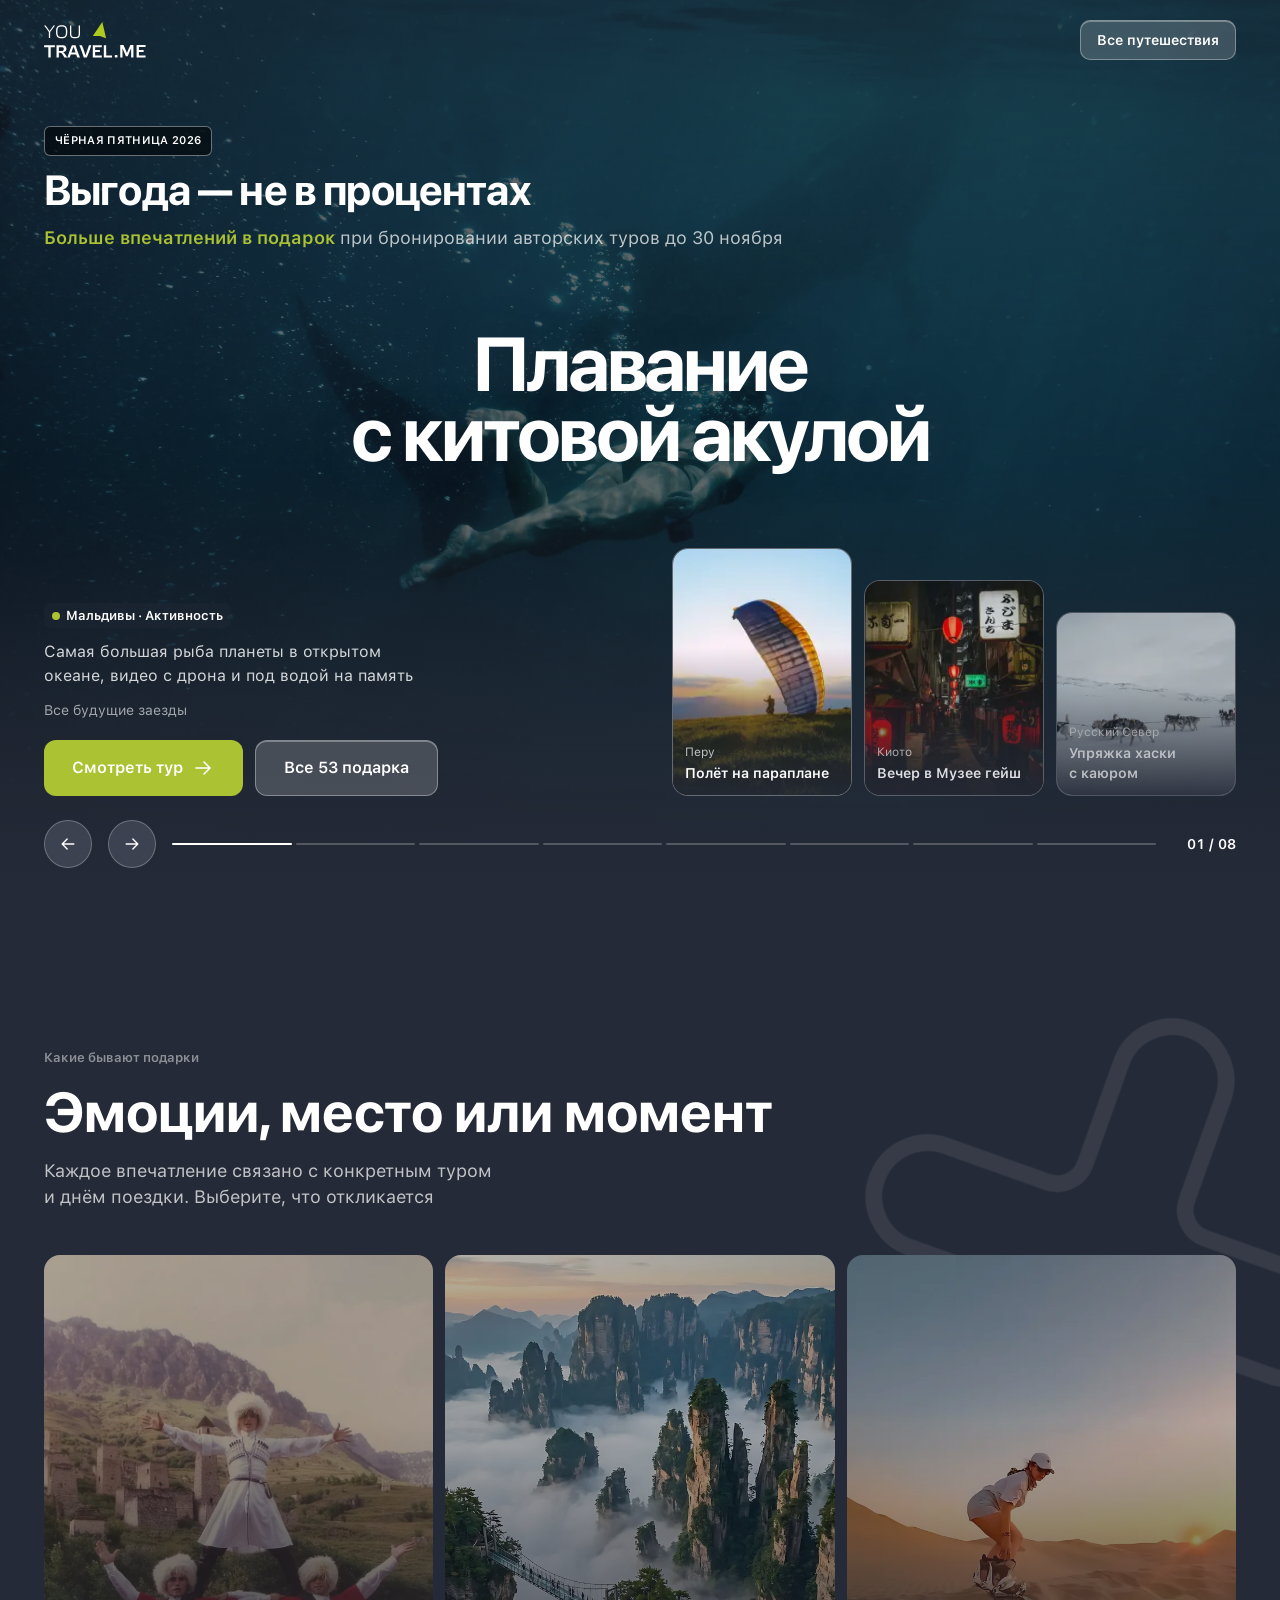
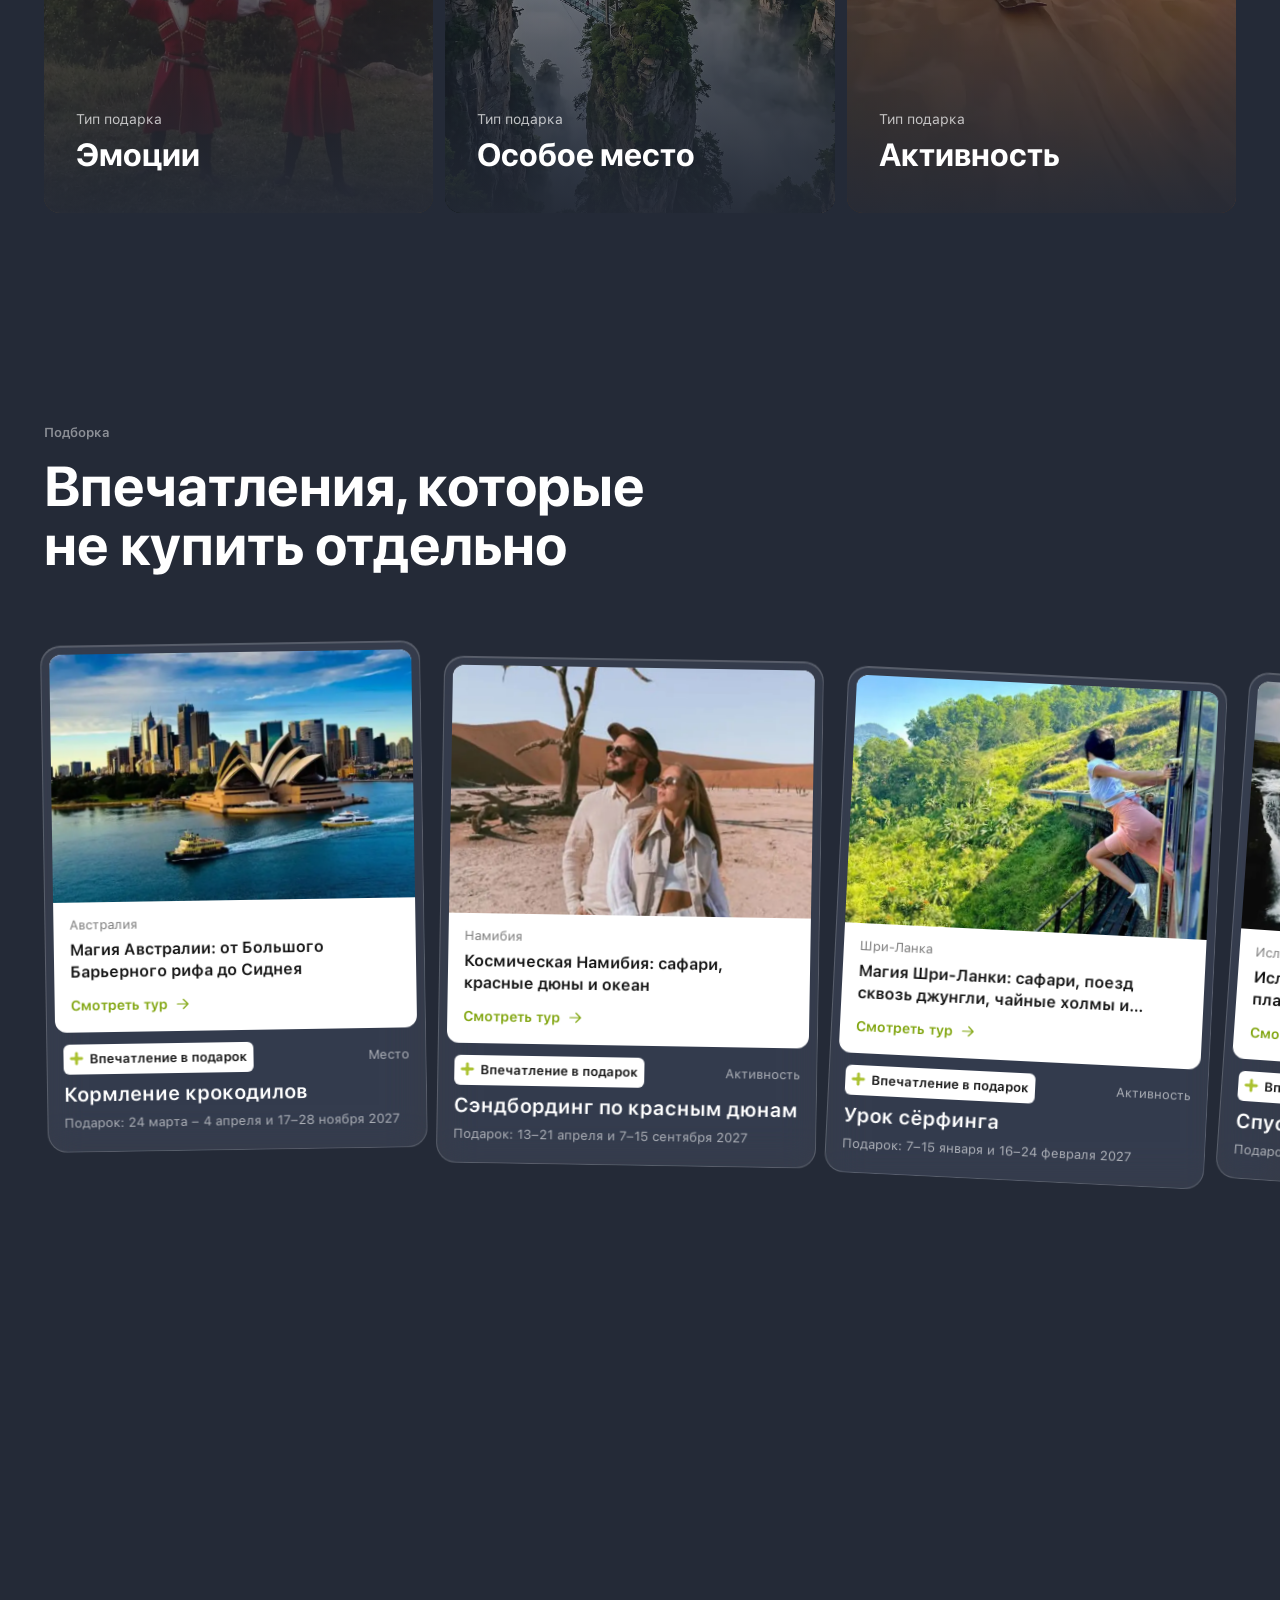
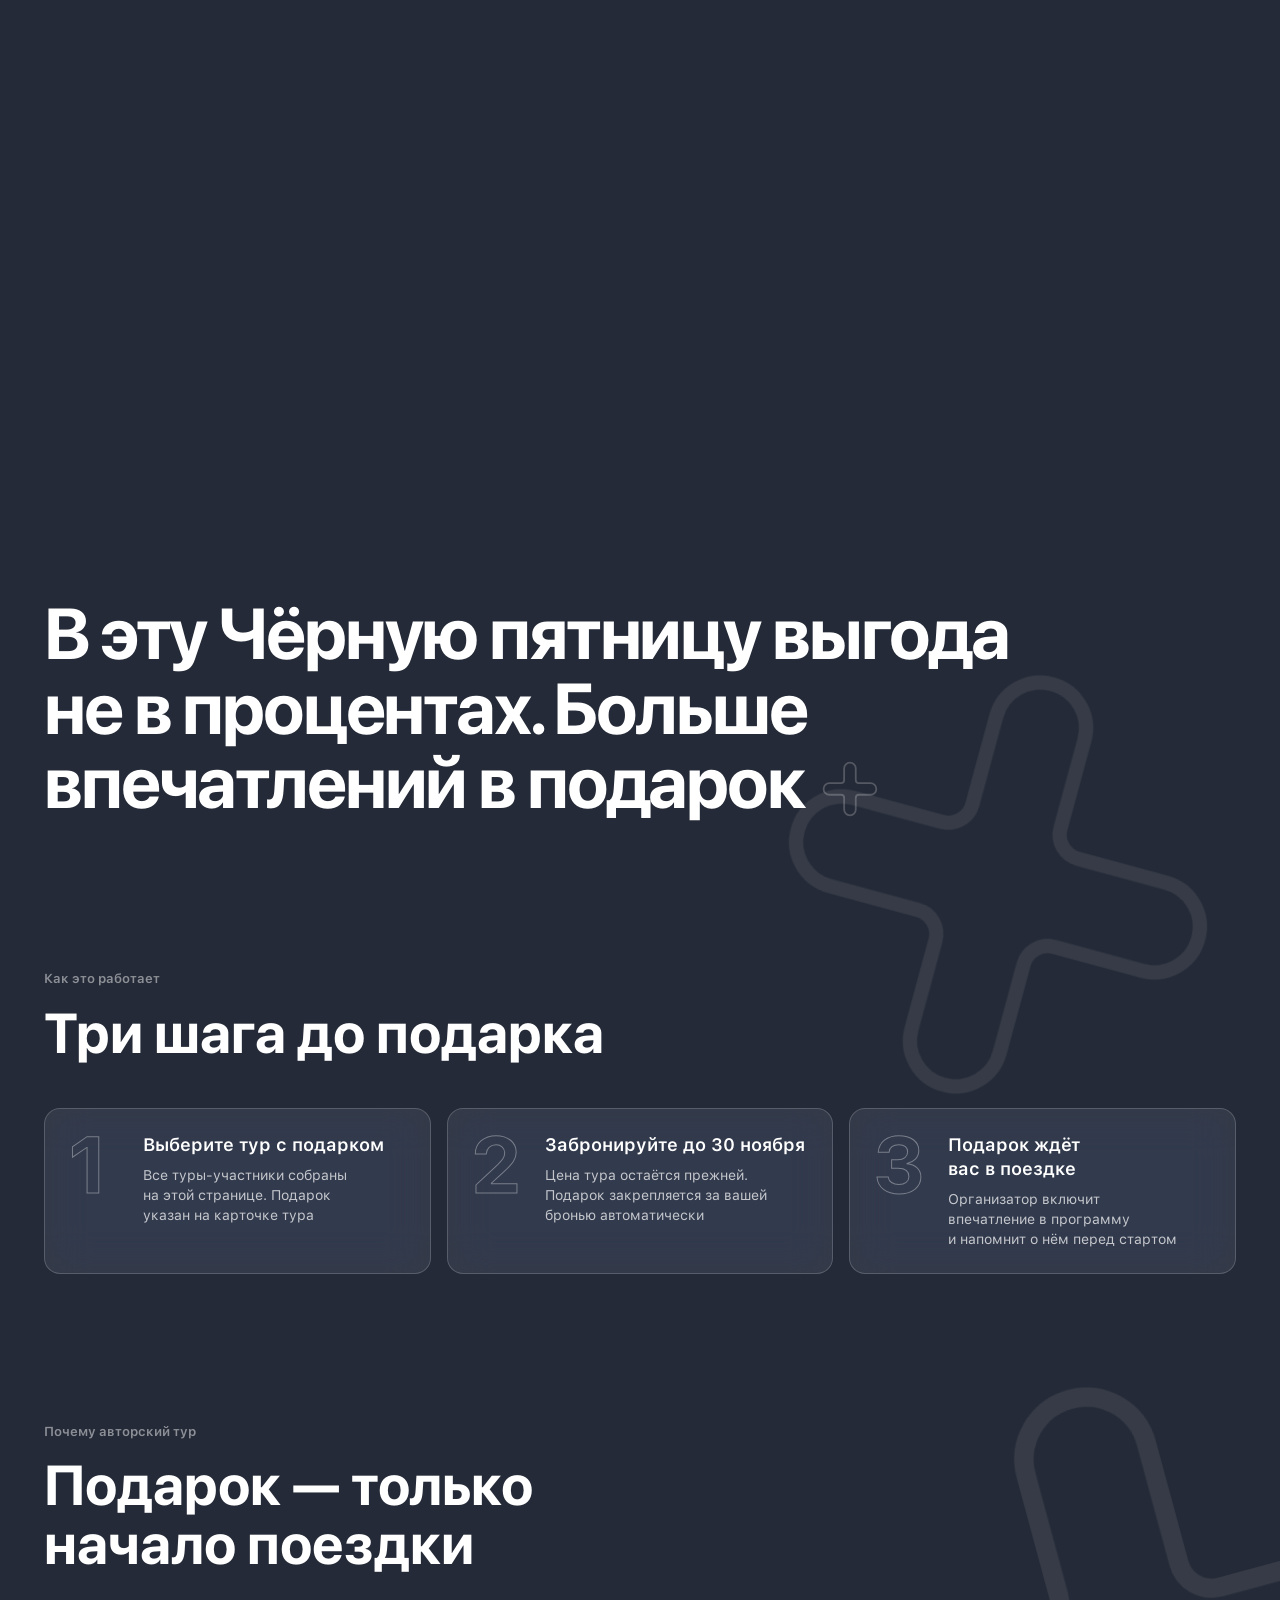
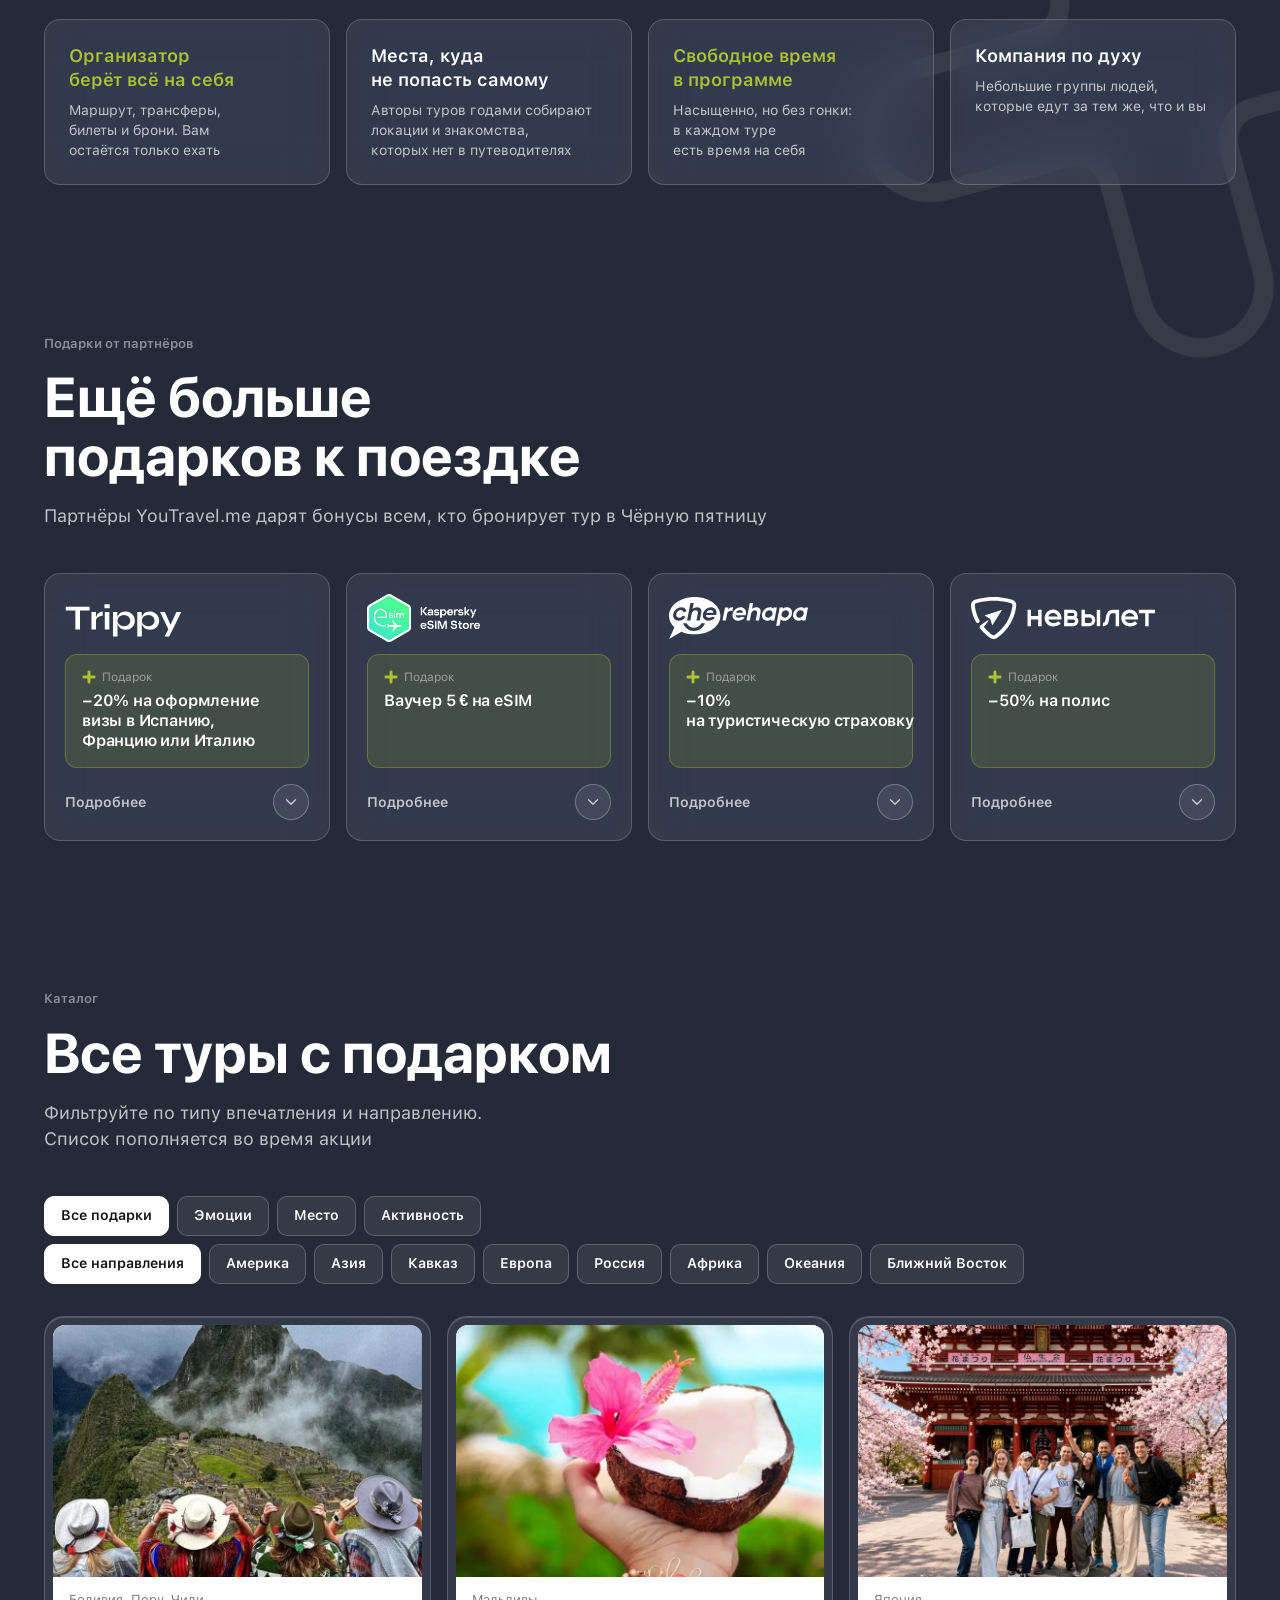
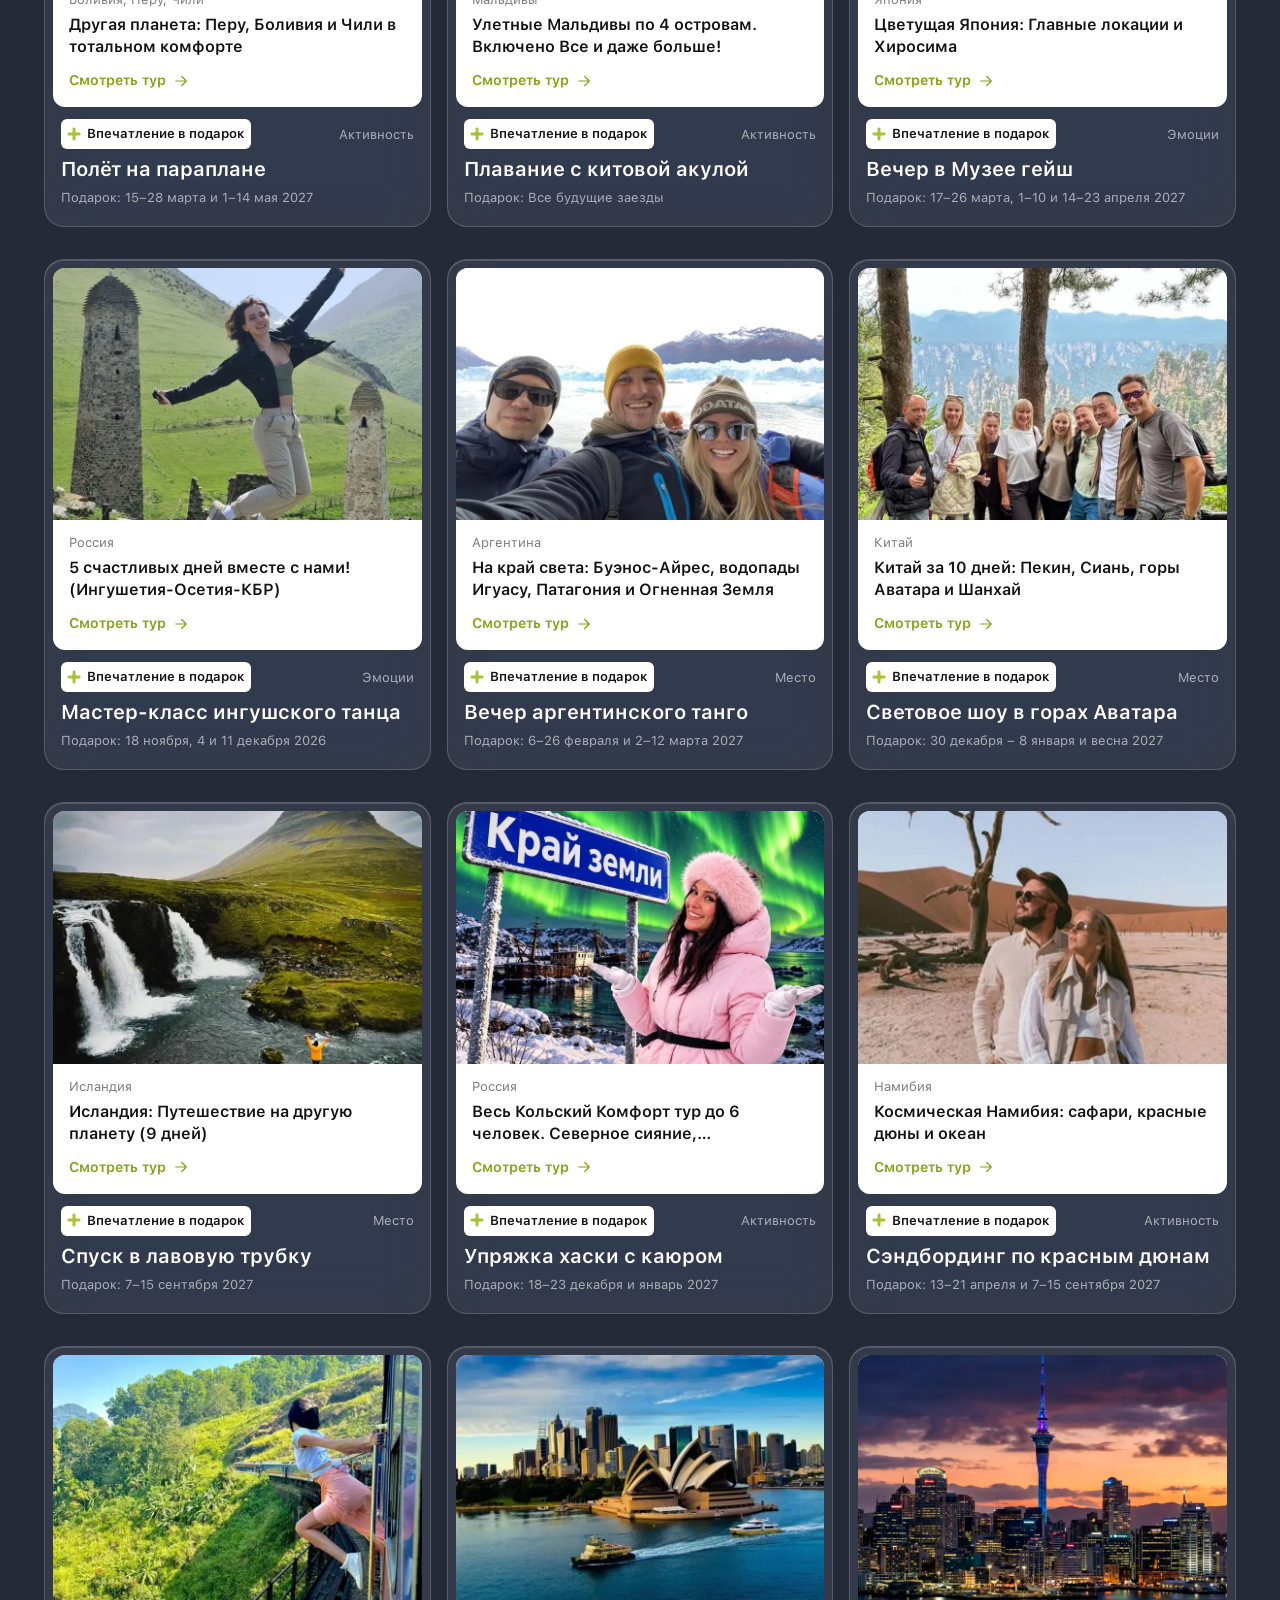
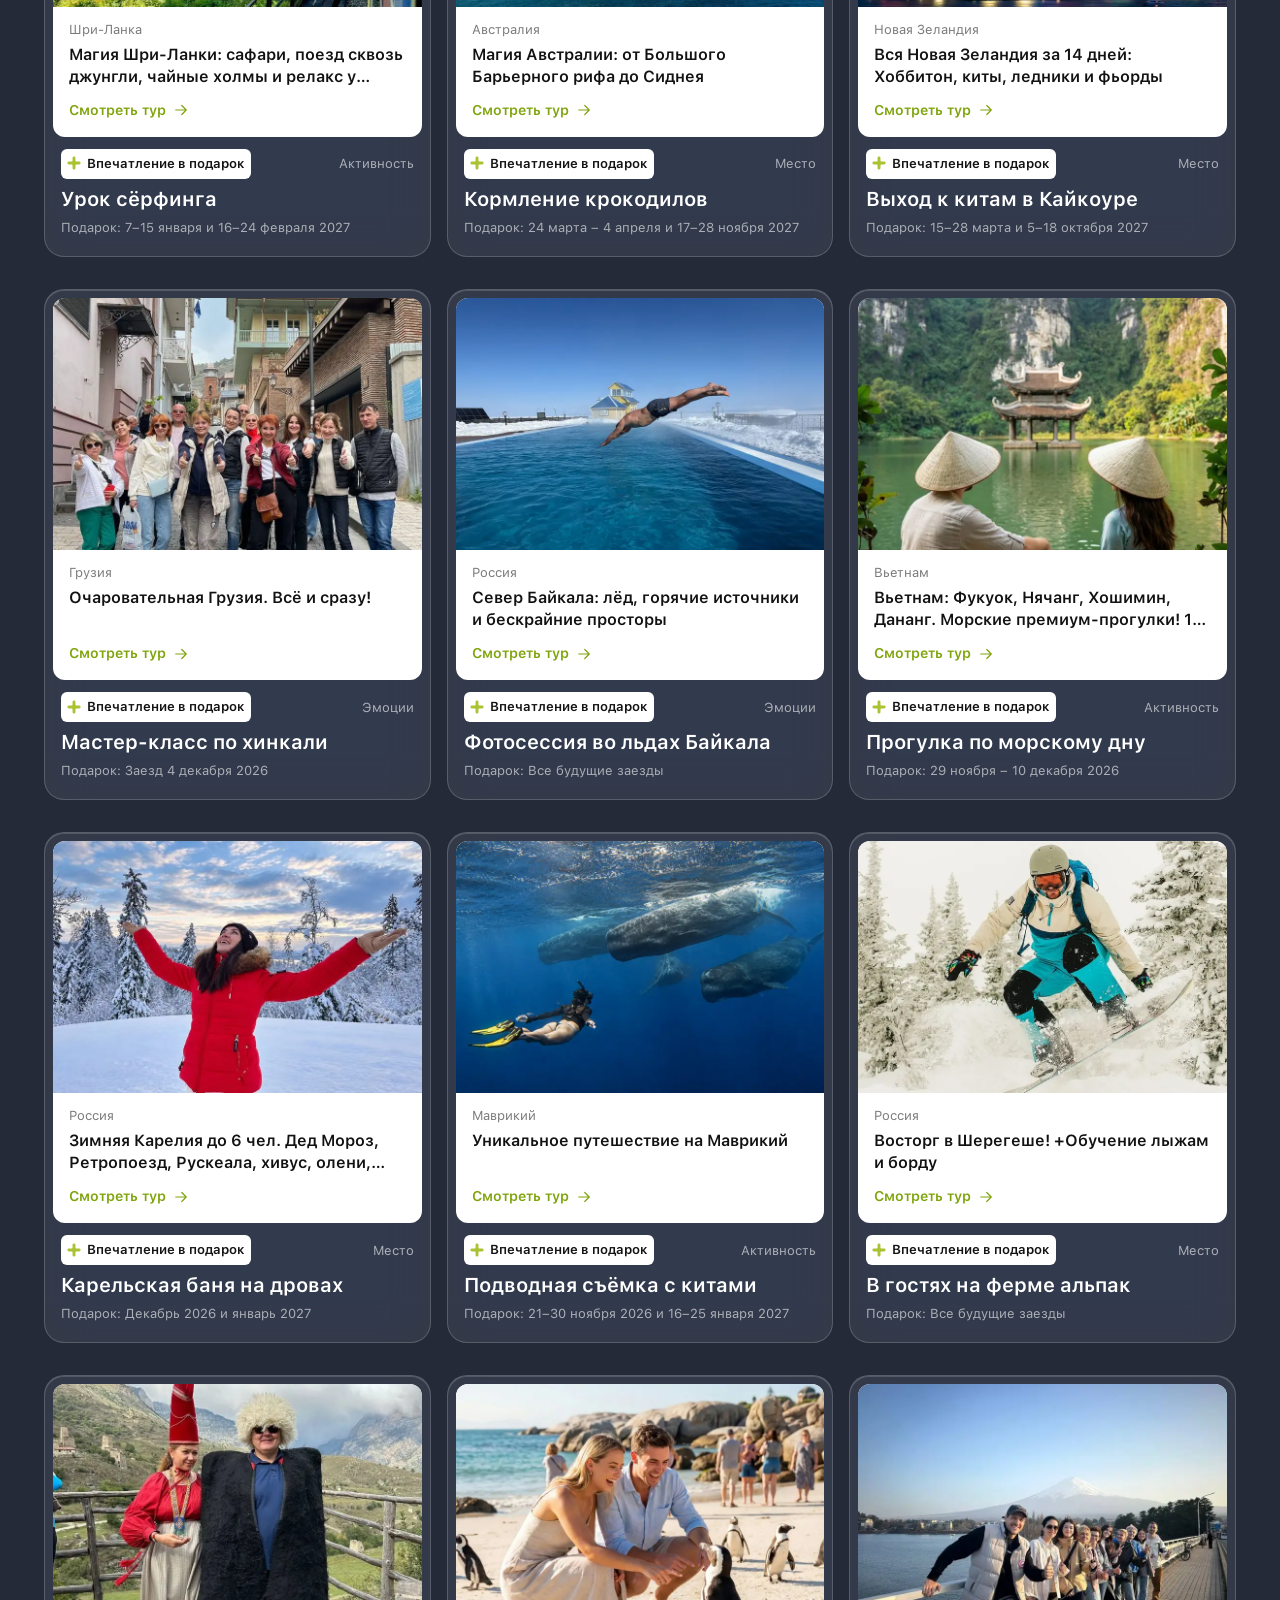
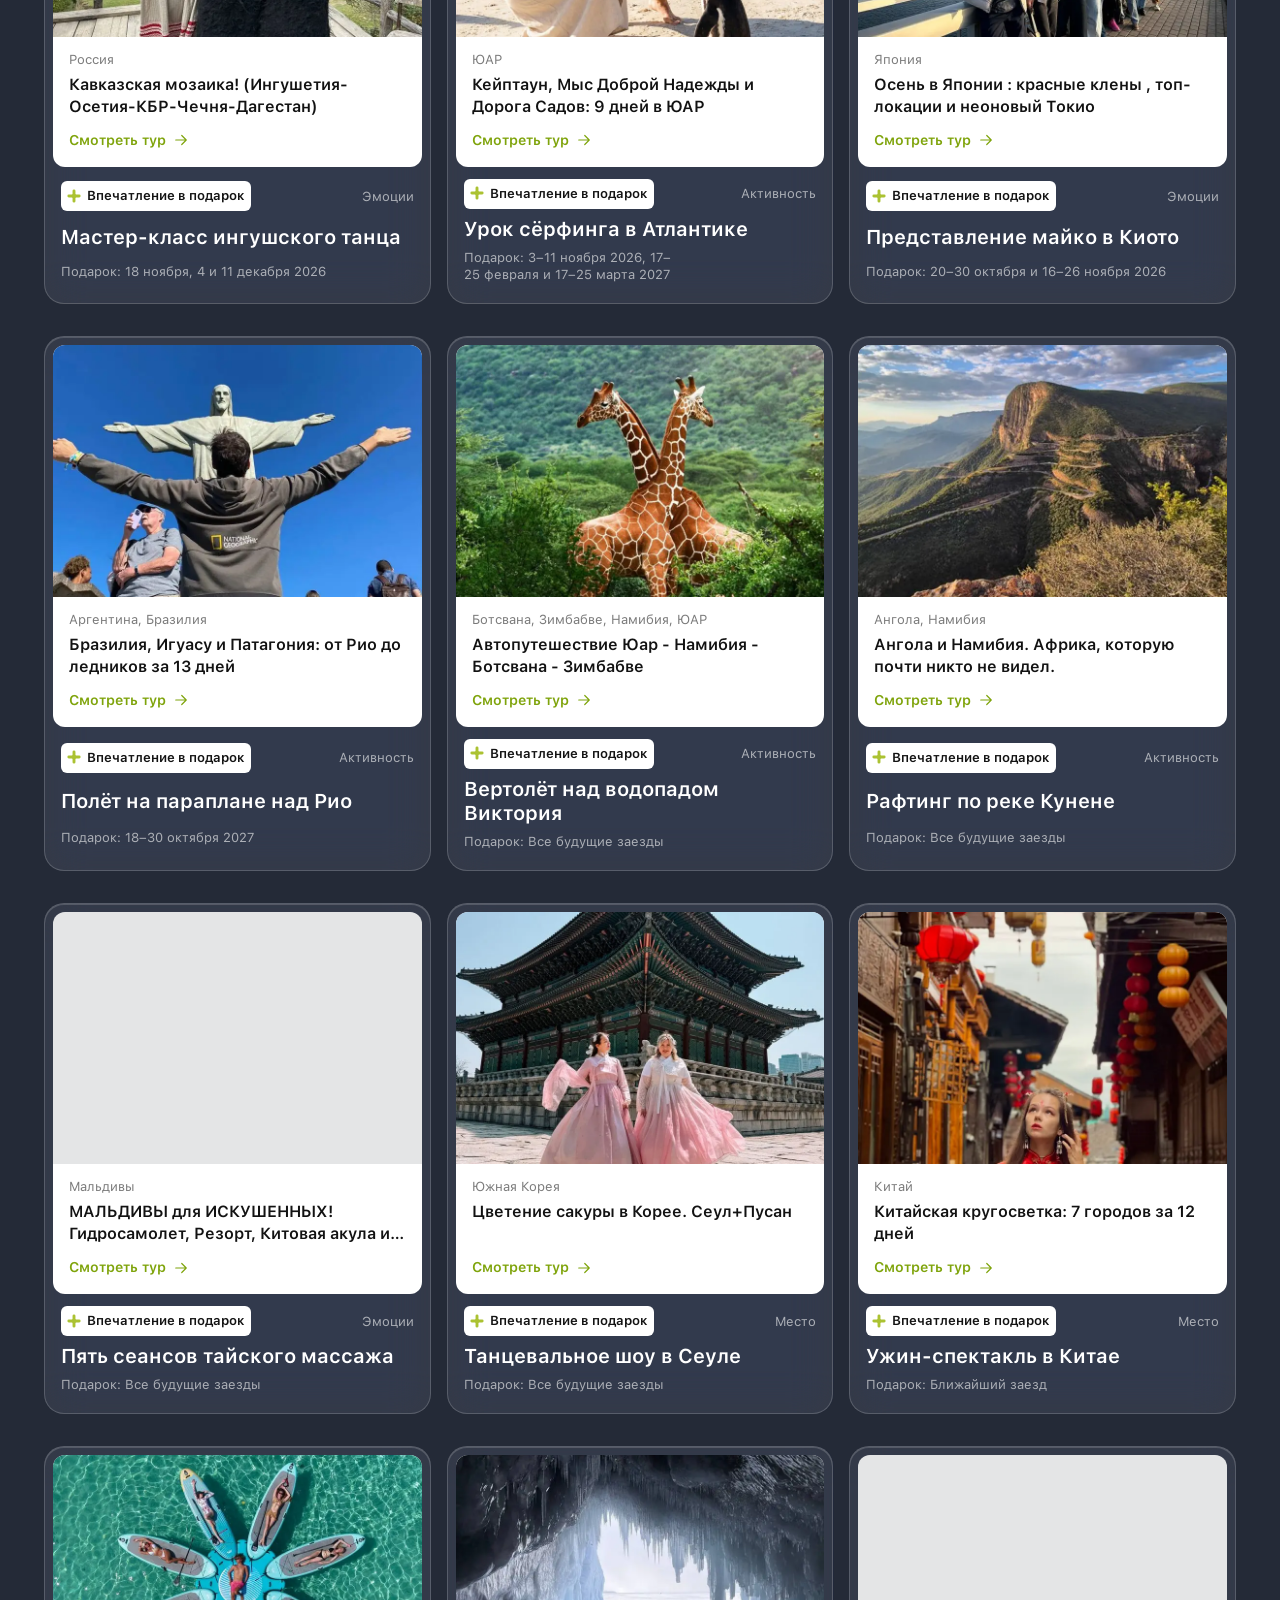
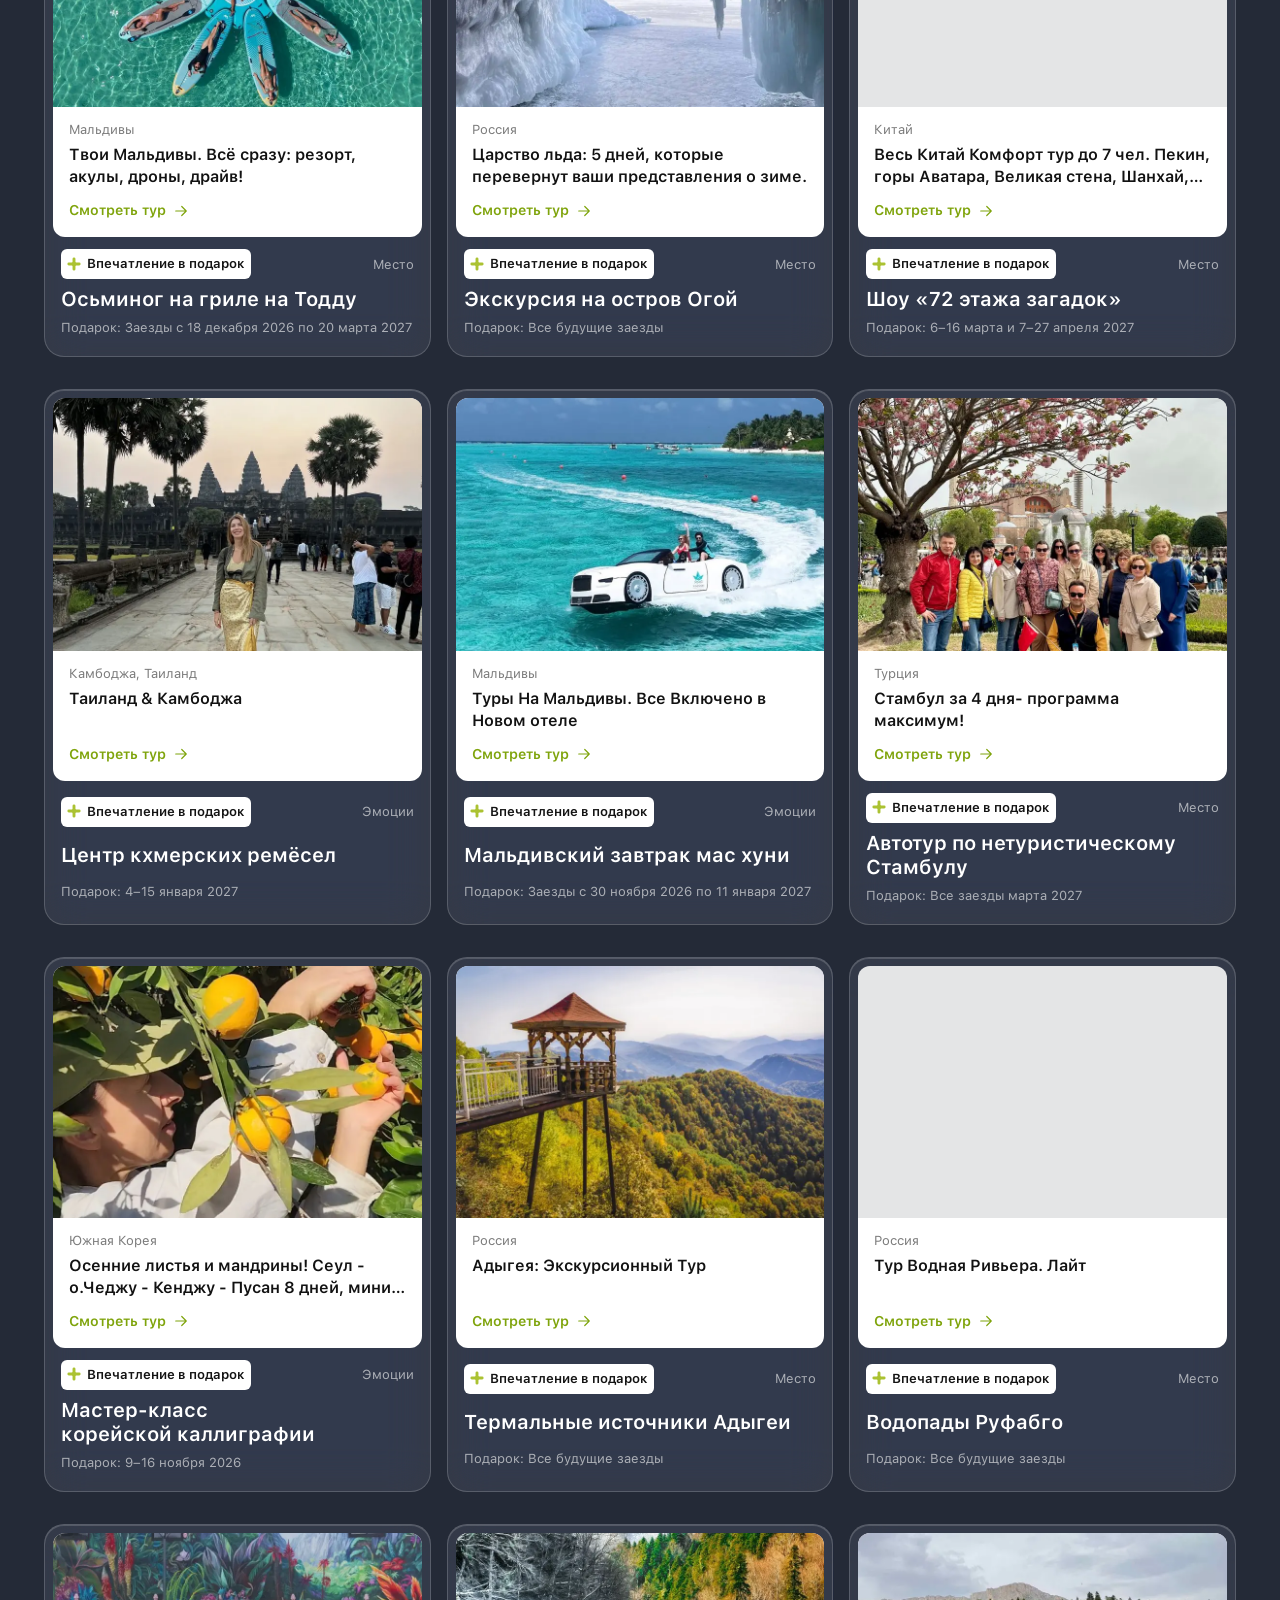
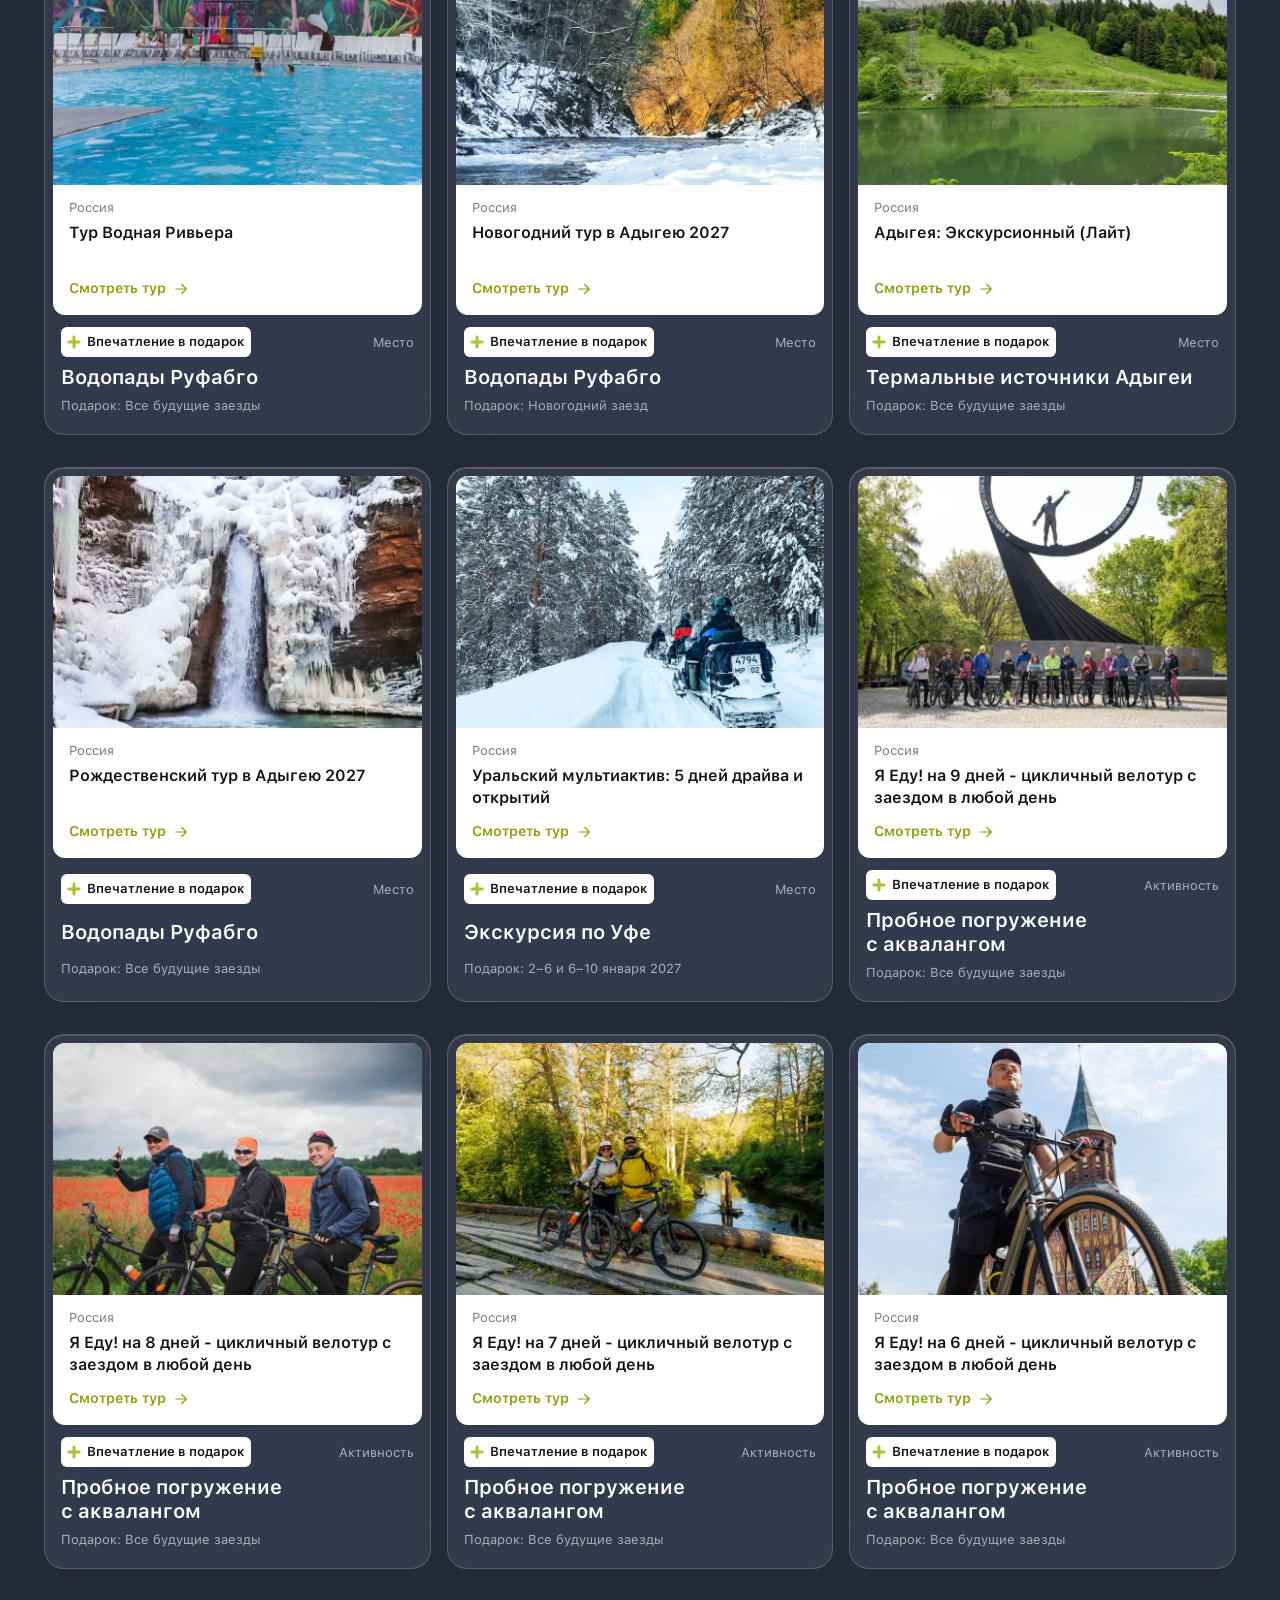
==== commit 2dddae43: "Black Friday 2026: акцент «Больше впечатлений в подарок» в подзаголовке главного экрана, на мобильны" ====
--- a/black-friday-2026/index.html
+++ b/black-friday-2026/index.html
@@ -23,7 +23,7 @@
   </script>
   <link rel="preload" as="font" type="font/woff2" href="./assets/fonts/sf-pro-display-700.woff2" crossorigin>
   <link rel="preload" as="font" type="font/woff2" href="./assets/fonts/sf-pro-text-400.woff2" crossorigin>
-  <link rel="stylesheet" href="./styles.css?v=bc996cf2c9">
+  <link rel="stylesheet" href="./styles.css?v=b3a3e1743a">
   <script defer src="./script.js?v=3549386680"></script>
 </head>
 <body class="bf-page">
@@ -56,7 +56,7 @@
         <span class="bf-chip" data-countdown-chip hidden><i></i>Осталось <span data-countdown></span></span>
       </div>
       <h1 class="bf-hero__title">Выгода — не в процентах</h1>
-      <p class="bf-hero__lead">Больше впечатлений в подарок при бронировании авторских туров до 30 ноября</p>
+      <p class="bf-hero__lead"><b class="bf-hero__lead-accent">Больше впечатлений в подарок</b><span class="bf-hero__lead-rest"> при бронировании авторских туров до 30 ноября</span></p>
     </div>
     <div class="bf-hero__stage">
       <p class="bf-hero__gift is-on"><span style="--len:25">Плавание с китовой акулой</span></p>
--- a/black-friday-2026/styles.css
+++ b/black-friday-2026/styles.css
@@ -168,9 +168,12 @@
 }
 .bf-hero__title { margin: 0; font-family: 'SF Pro Display', 'SF Pro Text', sans-serif; font-size: 42px; line-height: 1.05; font-weight: 700; letter-spacing: -.02em; }
 .bf-hero__lead { margin: 0; font-size: 18px; line-height: 28px; color: rgba(var(--white), .72); }
+/* главная мысль — лаймовым акцентом; на планшете и телефоне подзаголовок укорочен до неё */
+.bf-hero__lead-accent { font-weight: 700; color: rgb(var(--green)); }
 @media (max-width: 1023px) {
   .bf-hero__title { font-size: 26px; line-height: 1.08; }
-  .bf-hero__lead { display: none; }
+  .bf-hero__lead { font-size: 16px; line-height: 24px; }
+  .bf-hero__lead-rest { display: none; }
 }
 
 .bf-hero__stage { position: relative; min-height: 96px; }
